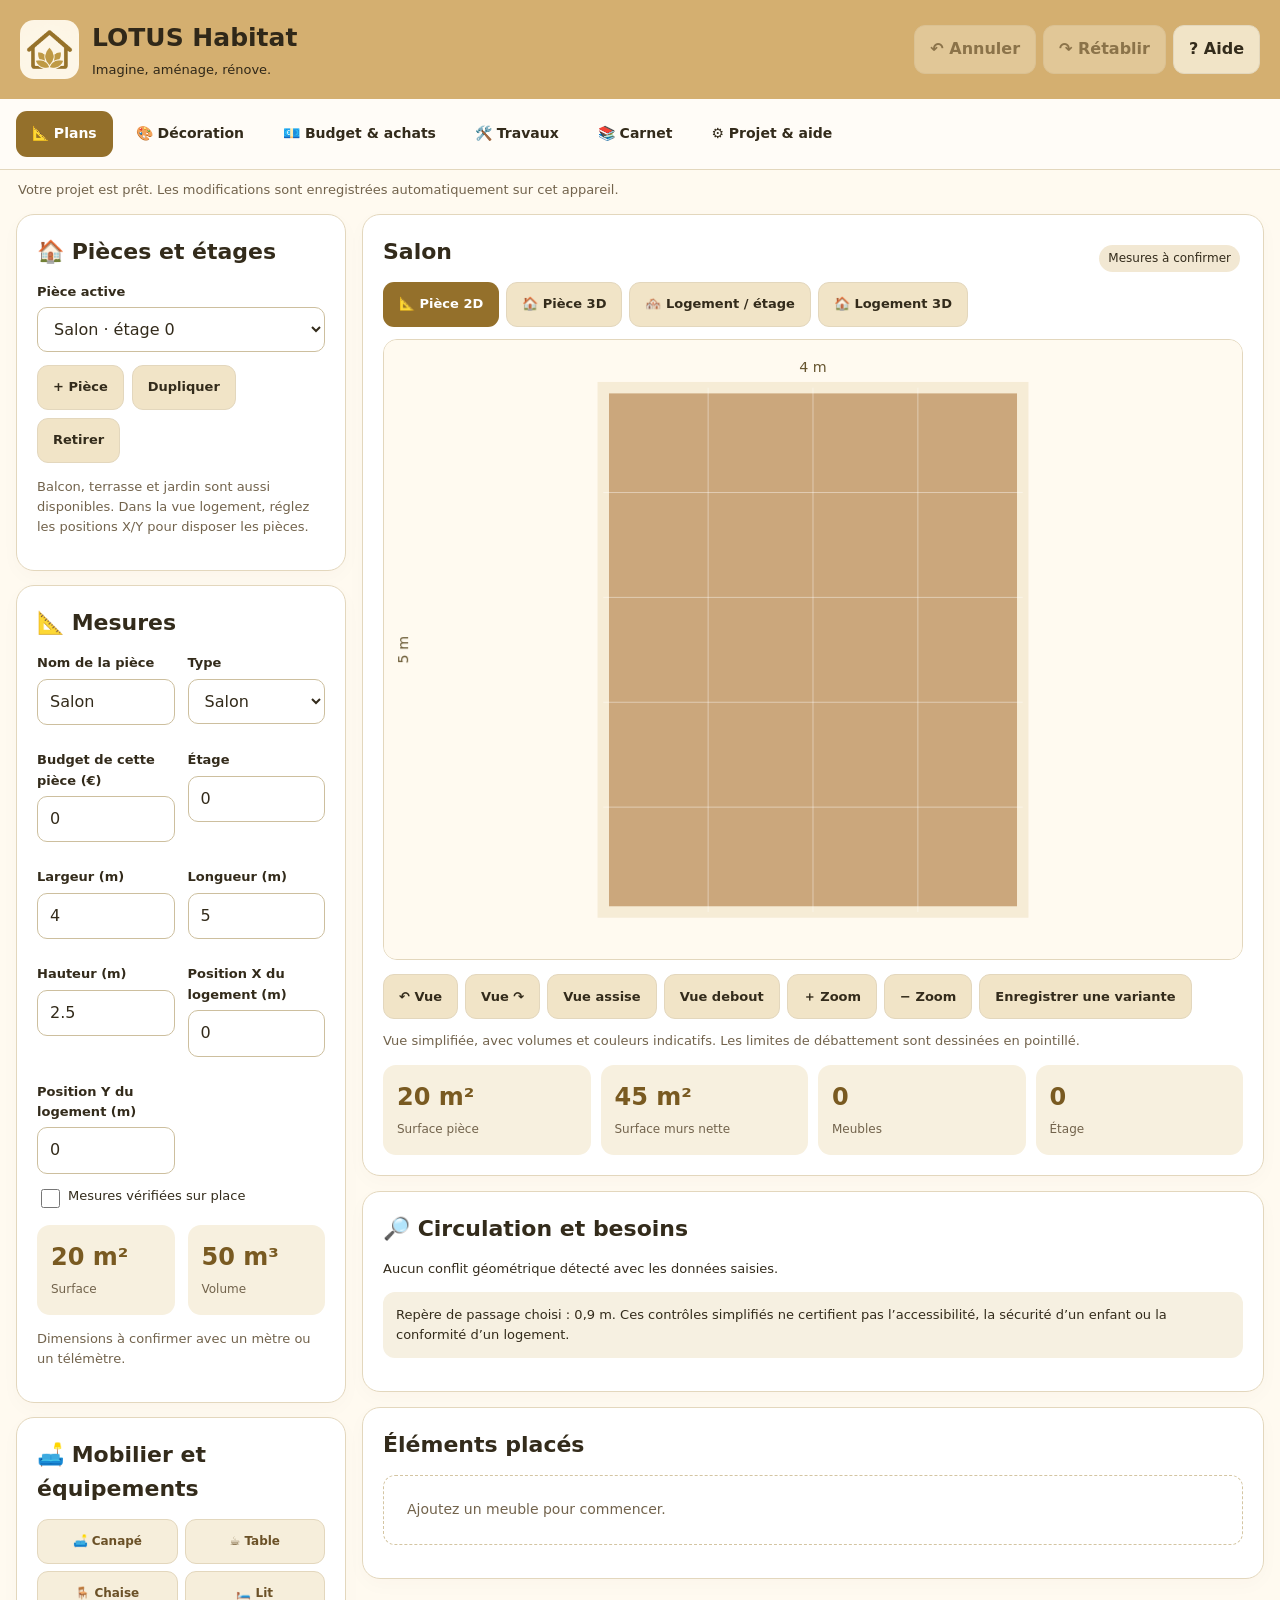
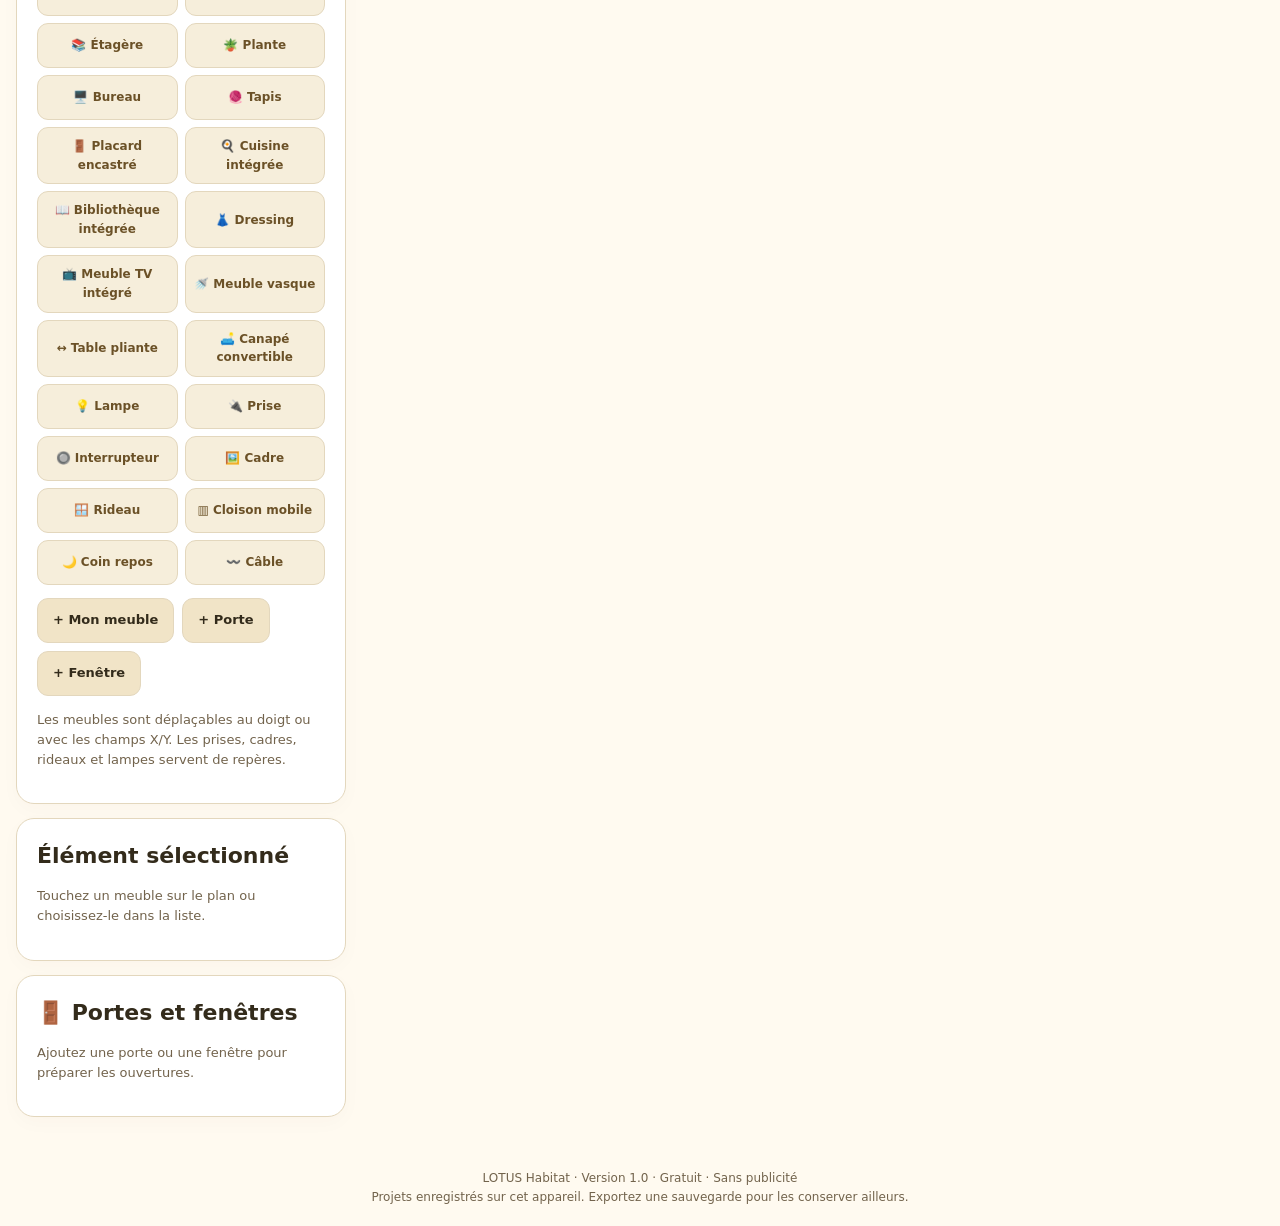
==== index.html @ e9805923 "Add files via upload" ====
<!doctype html><html lang="fr"><head><meta charset="utf-8"><meta name="viewport" content="width=device-width,initial-scale=1,viewport-fit=cover"><meta name="theme-color" content="#d4af70"><meta name="description" content="LOTUS Habitat : plans, décoration, budget, travaux et carnet du logement. Gratuit, sans compte ni publicité."><meta name="apple-mobile-web-app-capable" content="yes"><meta name="apple-mobile-web-app-title" content="LOTUS Habitat"><link rel="icon" href="lotus-habitat-192.png"><link rel="apple-touch-icon" href="lotus-habitat-512.png"><link rel="manifest" href="manifest.json"><link rel="stylesheet" href="habitat.css"><title>LOTUS Habitat · Imagine, aménage, rénove</title></head><body><a class="skip" href="#content">Aller au contenu</a><header><div class="brand"><img src="lotus-habitat-192.png" alt=""><div><h1>LOTUS Habitat</h1><p>Imagine, aménage, rénove.</p></div></div><div class="header-actions"><button data-action="undo" id="undo" class="secondary" disabled>↶ Annuler</button><button data-action="redo" id="redo" class="secondary" disabled>↷ Rétablir</button><button data-action="help" class="secondary">? Aide</button></div></header><nav id="nav" aria-label="Espaces de l’application"></nav><div id="status" role="status" aria-live="polite">Ouverture du projet…</div><main id="content" tabindex="-1"></main><footer>LOTUS Habitat · Version 1.0 · Gratuit · Sans publicité<br>Projets enregistrés sur cet appareil. Exportez une sauvegarde pour les conserver ailleurs.</footer><dialog id="editor"><form id="recordForm"><div class="between"><h2 id="dialogTitle">Nouvelle fiche</h2><button type="button" data-action="close-dialog" class="secondary" aria-label="Fermer">✕</button></div><div id="dialogFields"></div><p class="muted small" id="dialogHint"></p><p id="dialogError" role="status"></p><button class="primary" type="submit">Enregistrer la fiche</button></form></dialog><dialog id="helpDialog"><div class="between"><h2>Bienvenue dans LOTUS Habitat</h2><button data-action="close-help" class="secondary" aria-label="Fermer l’aide">✕</button></div><div id="helpBody"></div></dialog><input id="importProject" type="file" accept="application/json,.json" hidden><input id="assetInput" type="file" accept="image/jpeg,image/png,image/webp,image/gif,application/pdf" multiple hidden><script src="habitat-core.js"></script><script src="habitat-app.js"></script></body></html>
---- habitat.css ----
:root{--gold:#94702b;--light:#f1e4c7;--cream:#fffaf0;--ink:#332b1b;--muted:#72634c;--line:#e3d7bd;--white:#fff;--scale:1;font:calc(16px * var(--scale))/1.55 system-ui,-apple-system,Segoe UI,Roboto,sans-serif;color:var(--ink);background:var(--cream)}*{box-sizing:border-box}body{margin:0}header{display:flex;justify-content:space-between;align-items:center;gap:18px;padding:19px max(20px,calc((100vw - 1400px)/2));background:#d4af70;color:#302819}.brand{display:flex;gap:13px;align-items:center}.brand img{width:59px;height:59px;border-radius:14px}.brand h1{font-size:25px;margin:0}.brand p{font-size:13px;margin:2px 0 0}.header-actions{display:flex;gap:7px;flex-wrap:wrap}button,input,select,textarea{font:inherit}button,.button{border:1px solid transparent;border-radius:11px;padding:11px 15px;min-height:45px;background:var(--gold);color:white;font-weight:750;cursor:pointer}button.secondary,.button.secondary{background:var(--light);color:var(--ink);border-color:var(--line)}button.danger{background:#795037}button:disabled{opacity:.45;cursor:default}button:focus-visible,a:focus-visible,input:focus-visible,select:focus-visible,textarea:focus-visible,summary:focus-visible{outline:3px solid #795a21;outline-offset:3px}nav{display:flex;gap:7px;padding:12px max(16px,calc((100vw - 1400px)/2));overflow:auto;background:#fffcf7;border-bottom:1px solid var(--line);position:sticky;top:0;z-index:3}nav button{white-space:nowrap;background:transparent;color:var(--ink);font-size:14px}nav button[aria-current=page]{background:var(--gold);color:white}#status{max-width:1400px;margin:10px auto;padding:0 18px;font-size:13px;color:var(--muted);min-height:20px}main{max-width:1400px;margin:0 auto;padding:4px 16px 32px}h2{font-size:22px;margin:0 0 13px}h3{font-size:17px;margin:14px 0 10px}p{margin:0 0 13px}.muted{color:var(--muted)}.small{font-size:13px}.card{padding:20px;background:var(--white);border:1px solid var(--line);border-radius:18px;box-shadow:0 6px 20px #4f3c1906;margin-bottom:15px}.layout{display:grid;grid-template-columns:330px minmax(0,1fr);gap:16px}.stack{display:grid;gap:14px;align-content:start}.stack .card{margin:0}.mainplan{position:sticky;top:83px;align-self:start}.grid2,.fields{display:grid;grid-template-columns:1fr 1fr;gap:13px}.grid3{display:grid;grid-template-columns:repeat(3,minmax(0,1fr));gap:13px}.grid4{display:grid;grid-template-columns:repeat(4,minmax(0,1fr));gap:10px}.between,.row{display:flex;gap:10px;align-items:center}.between{justify-content:space-between}.row{flex-wrap:wrap}.actions{display:flex;gap:8px;flex-wrap:wrap;margin-top:13px}.actions button{font-size:13px}.full{width:100%}label{font-size:13px;font-weight:750;display:block;margin-bottom:5px}input:not([type=checkbox]):not([type=color]):not([type=file]),select,textarea{padding:10px 12px;border:1px solid #cdbf9e;border-radius:10px;width:100%;background:var(--white);color:var(--ink);min-height:45px}input[type=color]{width:100%;height:45px;border:1px solid var(--line);background:var(--white);border-radius:10px}input[type=file]{width:100%;font-size:13px}textarea{min-height:100px;resize:vertical}input[type=checkbox]{width:19px;height:19px;vertical-align:middle;margin-right:8px}.field{margin-bottom:12px}.stat{background:#f7f0df;border-radius:13px;padding:14px}.stat strong{display:block;font-size:24px;color:#795a21}.stat span{font-size:12px;color:var(--muted)}.canvas{border:1px solid var(--line);border-radius:14px;background:#fffaf0;overflow:hidden}.canvas svg{width:100%;display:block;touch-action:none;user-select:none}.toolbar{display:flex;gap:7px;flex-wrap:wrap;margin-bottom:12px}.toolbar button{font-size:13px}.toolbar button.active{background:#6f531f;color:white}.catalog{display:grid;grid-template-columns:1fr 1fr;gap:7px}.catalog button{font-size:12px;padding:9px 5px;background:#f6eedb;color:#6b5127;border-color:var(--line)}.list{display:grid;gap:10px}.record{padding:15px;border:1px solid var(--line);border-radius:13px;background:var(--white);overflow-wrap:anywhere}.record h3{margin:0 0 8px}.record p{font-size:13px;margin:4px 0}.badge{display:inline-block;font-size:12px;border-radius:20px;background:#f2e8d3;padding:4px 9px;margin:3px}.warning{background:#fff3d7;border:1px solid #d9b977;padding:12px;border-radius:10px;font-size:13px}.warning ul{margin:6px 0;padding-left:20px}.empty{padding:23px;border:1px dashed #d4c5a2;border-radius:12px;color:var(--muted);font-size:14px}.tabs{display:flex;gap:8px;overflow:auto;flex-wrap:wrap;margin-bottom:16px}.tabs button{background:#f3e9d3;color:#614b28;font-size:13px}.tabs button.active{background:var(--gold);color:#fff}.thumb{width:100px;height:80px;object-fit:cover;border-radius:8px;border:1px solid var(--line);margin:5px}.attachments{display:flex;gap:8px;flex-wrap:wrap}.attachment{font-size:12px}details summary{cursor:pointer;font-weight:750;padding:10px 0;min-height:44px}.tablewrap{overflow:auto}table{border-collapse:collapse;width:100%;font-size:13px}th,td{text-align:left;padding:11px;border-bottom:1px solid var(--line);vertical-align:top}th{background:#f6efdf}tr:nth-child(even){background:#fffdf7}.note{padding:13px;background:#f6f0e1;border-radius:12px;font-size:13px;margin:13px 0}.swatch{display:inline-block;width:22px;height:22px;border-radius:6px;border:1px solid #a99a77;vertical-align:middle;margin-right:5px}dialog{max-width:720px;width:calc(100vw - 30px);max-height:90vh;overflow:auto;border:1px solid var(--line);border-radius:20px;padding:22px;color:var(--ink);background:var(--white)}dialog::backdrop{background:#21190466}.skip{position:absolute;left:-9999px}.skip:focus{left:10px;top:10px;z-index:10;background:white;padding:10px}footer{text-align:center;font-size:12px;color:var(--muted);padding:20px}body.high{--ink:#17130a;--muted:#302819;--line:#6d5b36;--gold:#594015;--cream:#fff;--light:#f0e2b9}body.left .layout{grid-template-columns:minmax(0,1fr) 330px}body.left .stack{order:2}body.left .mainplan{order:1}.print-only{display:none}.checklabel{display:flex;align-items:flex-start;font-weight:500}.guide-step{border-left:3px solid #c5a25a;padding:8px 15px;margin:12px 0}.guide-step strong{display:block}.activity{font-size:13px;line-height:1.9}.statusline{font-size:12px;color:var(--muted)}.selected{outline:2px solid #94702b}.space{margin-top:14px}@media(max-width:1000px){.layout,body.left .layout{grid-template-columns:1fr}.mainplan{position:static;order:-1!important}.stack{order:0!important}.grid4{grid-template-columns:1fr 1fr}header{padding:16px}.brand h1{font-size:22px}.header-actions button{font-size:12px;padding:9px}.grid3{grid-template-columns:1fr 1fr}}@media(max-width:560px){.fields,.grid2,.grid3{grid-template-columns:1fr}.card{padding:16px}header{align-items:flex-start;flex-direction:column;gap:10px}.brand img{width:47px;height:47px}.header-actions{width:100%}.header-actions button{flex:1}h2{font-size:21px}.stat strong{font-size:21px}.toolbar button{flex:1;min-width:80px}.between{align-items:flex-start;flex-wrap:wrap}nav{position:static}.mainplan{top:0}.canvas svg{min-height:240px}.grid4{gap:7px}.stat{padding:10px}}@media(prefers-reduced-motion:reduce){*{scroll-behavior:auto!important}}@media print{body{background:white!important;font-size:11px!important}header,nav,#status,main,footer,dialog{display:none!important}.print-only{display:block!important;color:black;background:white}.print-only h1{font-size:24px}.print-only h2{font-size:17px;margin-top:22px}.print-only svg{max-width:100%;max-height:420px}.print-only table{font-size:10px}.print-only .break{break-before:page}.print-only .card{box-shadow:none;break-inside:avoid}.print-only a{color:black;text-decoration:none}}
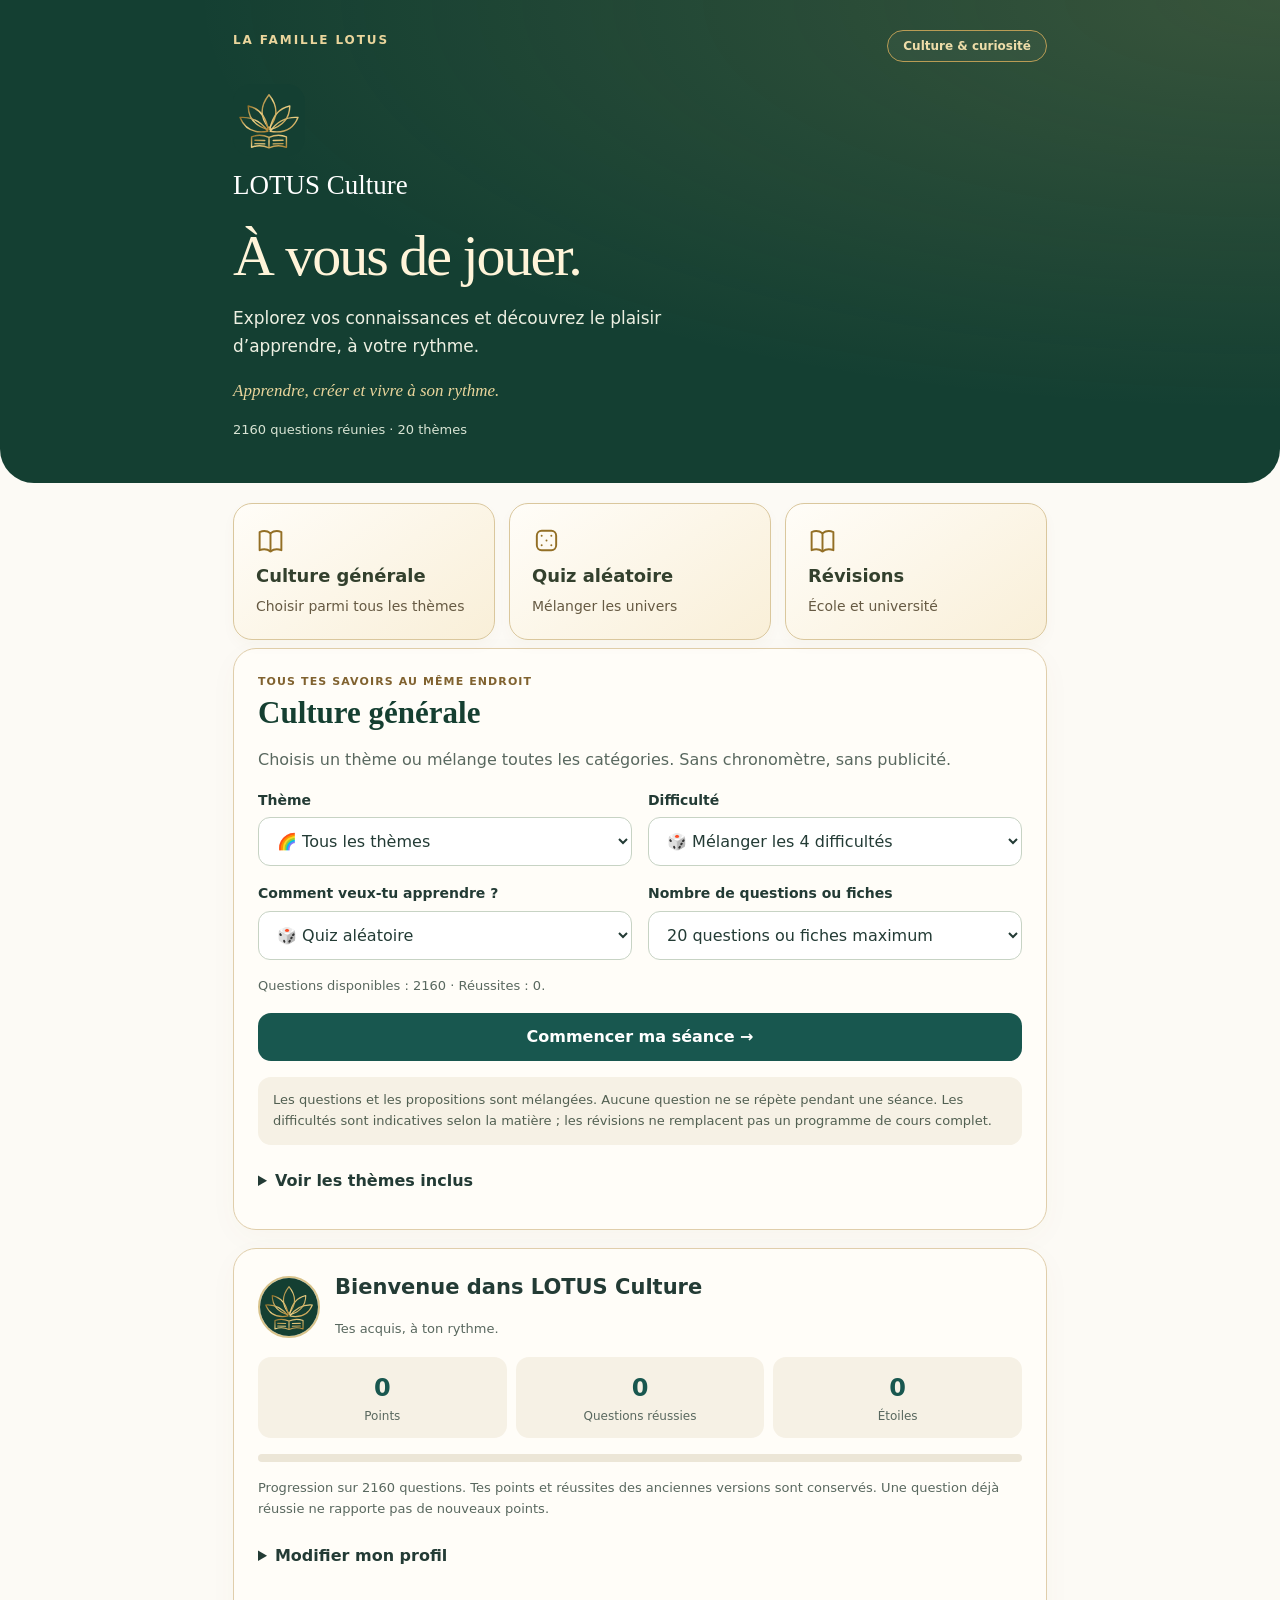
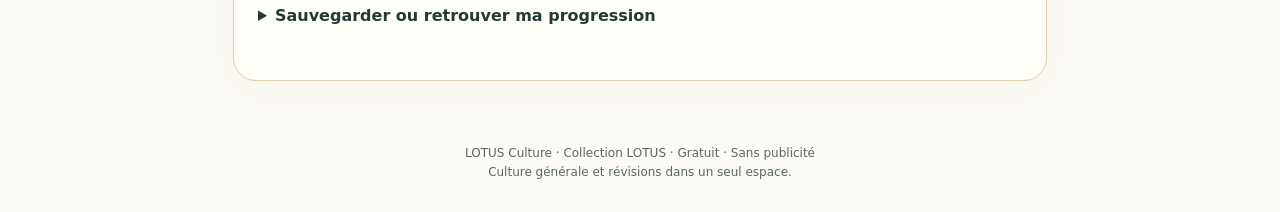
==== commit a3f23e7f: "Add files via upload" ====
--- a/index.html
+++ b/index.html
@@ -1 +1,125 @@
-<!doctype html><html lang="fr"><head><meta charset="utf-8"><meta name="viewport" content="width=device-width,initial-scale=1,viewport-fit=cover"><meta name="theme-color" content="#d4af70"><meta name="description" content="LOTUS Habitat : plans, décoration, budget, travaux et carnet du logement. Gratuit, sans compte ni publicité."><meta name="apple-mobile-web-app-capable" content="yes"><meta name="apple-mobile-web-app-title" content="LOTUS Habitat"><link rel="icon" href="lotus-habitat-192.png"><link rel="apple-touch-icon" href="lotus-habitat-512.png"><link rel="manifest" href="manifest.json"><link rel="stylesheet" href="habitat.css"><title>LOTUS Habitat · Imagine, aménage, rénove</title></head><body><a class="skip" href="#content">Aller au contenu</a><header><div class="brand"><img src="lotus-habitat-192.png" alt=""><div><h1>LOTUS Habitat</h1><p>Imagine, aménage, rénove.</p></div></div><div class="header-actions"><button data-action="undo" id="undo" class="secondary" disabled>↶ Annuler</button><button data-action="redo" id="redo" class="secondary" disabled>↷ Rétablir</button><button data-action="help" class="secondary">? Aide</button></div></header><nav id="nav" aria-label="Espaces de l’application"></nav><div id="status" role="status" aria-live="polite">Ouverture du projet…</div><main id="content" tabindex="-1"></main><footer>LOTUS Habitat · Version 1.0 · Gratuit · Sans publicité<br>Projets enregistrés sur cet appareil. Exportez une sauvegarde pour les conserver ailleurs.</footer><dialog id="editor"><form id="recordForm"><div class="between"><h2 id="dialogTitle">Nouvelle fiche</h2><button type="button" data-action="close-dialog" class="secondary" aria-label="Fermer">✕</button></div><div id="dialogFields"></div><p class="muted small" id="dialogHint"></p><p id="dialogError" role="status"></p><button class="primary" type="submit">Enregistrer la fiche</button></form></dialog><dialog id="helpDialog"><div class="between"><h2>Bienvenue dans LOTUS Habitat</h2><button data-action="close-help" class="secondary" aria-label="Fermer l’aide">✕</button></div><div id="helpBody"></div></dialog><input id="importProject" type="file" accept="application/json,.json" hidden><input id="assetInput" type="file" accept="image/jpeg,image/png,image/webp,image/gif,application/pdf" multiple hidden><script src="habitat-core.js"></script><script src="habitat-app.js"></script></body></html>
+<!doctype html>
+<html lang="fr"><head><meta charset="utf-8"><meta name="viewport" content="width=device-width,initial-scale=1,viewport-fit=cover"><meta name="theme-color" content="#18574f"><meta name="description" content="LOTUS Culture : culture générale, quiz aléatoires et révisions scolaires et universitaires, sans chronomètre ni publicité."><meta name="apple-mobile-web-app-capable" content="yes"><meta name="apple-mobile-web-app-title" content="LOTUS Culture"><link rel="manifest" href="manifest.webmanifest"><link rel="icon" href="lotus-icon.svg" type="image/svg+xml"><link rel="apple-touch-icon" href="icon-192.png"><title>LOTUS Culture · Culture générale</title><style>
+:root{--green:#18574f;--ink:#233b35;--muted:#59685f;--cream:#fcf8ef;--gold:#e7c87f;--line:#e4dece}*{box-sizing:border-box}body{margin:0;background:linear-gradient(180deg,#f0e4cb,#fcfaf5 440px);color:var(--ink);font:16px/1.6 system-ui,-apple-system,Segoe UI,Roboto,sans-serif}header{background:radial-gradient(circle at 90% 10%,#e7c87f20,transparent 50%),linear-gradient(125deg,#123f39,#25675b);color:#fff;padding:27px 20px 35px;border-radius:0 0 30px 30px}.wrap{max-width:850px;margin:auto;padding:0 18px}.brand{display:flex;align-items:center;gap:15px}.brand img{width:60px;height:60px;border-radius:16px}.brand strong{font-size:28px;letter-spacing:.06em}.brand p{margin:0;color:#f3d691;font-size:14px}header .intro{margin:17px 0 0;max-width:650px;color:#e0e8da}main{padding:20px 0 35px}h1{font-size:31px;line-height:1.2;margin:8px 0 14px}h2{font-size:21px;line-height:1.4;margin:0 0 13px}p{margin:0 0 16px}.card{background:#fff;border:1px solid var(--line);border-radius:23px;padding:24px;margin:0 0 18px;box-shadow:0 10px 30px #4b442508}.eyebrow{color:#80622f;text-transform:uppercase;letter-spacing:.1em;font-size:11px;font-weight:850;margin:0}.muted{color:var(--muted)}.small{font-size:13px}.pill{display:inline-block;background:#edf2e9;color:var(--green);border-radius:20px;padding:7px 13px;font-size:13px;font-weight:750}.fields{display:grid;grid-template-columns:1fr 1fr;gap:16px}label{display:block;font-weight:750;font-size:14px;margin:0 0 6px}select,input{font:inherit;width:100%;padding:13px 14px;min-height:49px;background:#fff;border:1px solid #c7d3c4;border-radius:12px;color:var(--ink)}select{cursor:pointer}.actions{display:flex;flex-wrap:wrap;gap:10px;margin-top:17px}button{border:0;border-radius:13px;min-height:48px;padding:13px 19px;font:750 15px/1.4 system-ui;background:var(--green);color:#fff;cursor:pointer}button.secondary{background:#edf2e9;color:var(--green)}button:disabled{opacity:.55;cursor:not-allowed}:focus-visible{outline:3px solid #a07627;outline-offset:4px}.primary{width:100%;font-size:16px}.notice{padding:13px 15px;background:#f6f1e5;border-radius:13px;font-size:13px;color:#526052;margin:16px 0 0}.stats{display:grid;grid-template-columns:repeat(3,1fr);gap:9px;margin:16px 0}.stat{text-align:center;background:#f6f1e5;border-radius:13px;padding:12px 5px;font-size:12px;color:var(--muted)}.stat strong{display:block;color:var(--green);font-size:24px}.progress-track{height:8px;background:#ece6d7;border-radius:8px;overflow:hidden}.progress-track span{display:block;height:100%;width:0;background:linear-gradient(90deg,#28776a,#b08d4f)}details summary{cursor:pointer;font-weight:800;min-height:44px;padding:7px 0}details[open] summary{margin-bottom:12px}.profile-row{display:flex;gap:15px;align-items:center;margin-bottom:15px}.avatar{width:62px;height:62px;object-fit:cover;border-radius:50%;border:2px solid #d8c38b}.hidden,[hidden]{display:none!important}.between{display:flex;justify-content:space-between;align-items:center;gap:12px}.question{font-size:23px;font-weight:800;line-height:1.5;padding:22px 18px;background:#f6f1e5;border-radius:16px;white-space:pre-line;margin:16px 0}.answers{display:grid;grid-template-columns:1fr 1fr;gap:10px}.answers button{background:#edf2e9;color:var(--green);border:2px solid transparent;overflow-wrap:anywhere}.answers button.correct{background:#dff4e8;color:#126c46;border-color:#16865b}.answers button.wrong{background:#ffebeb;color:#a52c36;border-color:#bd4653}.feedback{font-weight:650;margin-top:16px}.note{padding:16px;background:#edf2e9;border-radius:14px;line-height:1.8}.note:empty{display:none}.space-top{margin-top:16px}#session{scroll-margin-top:15px}.all-themes{font-size:13px;color:#536657;line-height:1.9}footer{text-align:center;font-size:12px;color:var(--muted);padding:10px 15px 30px}.skip{position:absolute;left:-9999px}.skip:focus{left:10px;top:10px;background:#fff;padding:10px;z-index:9}#bankCount{margin:12px 0 0;color:#d8e4d4;font-size:13px}@media(max-width:550px){.wrap{padding:0 13px}.card{padding:19px 16px}.brand strong{font-size:23px}.brand img{width:50px;height:50px}.fields,.answers{grid-template-columns:1fr}.question{font-size:21px}.between{align-items:flex-start;flex-wrap:wrap}h1{font-size:28px}.actions button{flex:1}}@media(prefers-reduced-motion:reduce){*{scroll-behavior:auto!important}}
+</style><link rel="stylesheet" href="lotus-family.css"></head><body><a class="skip" href="#culture">Aller au jeu</a><header class="culture-banner"><div class="wrap"><div class="lotus-topline"><span class="lotus-family">La famille LOTUS</span><span class="lotus-pill">Culture & curiosité</span></div><img class="lotus-app-mark" src="lotus-brand.svg" alt=""><div class="brand"><strong>LOTUS Culture</strong></div><h1 class="lotus-display">À vous de jouer.</h1><p class="lotus-copy">Explorez vos connaissances et découvrez le plaisir d’apprendre, à votre rythme.</p><p class="lotus-signature">Apprendre, créer et vivre à son rythme.</p><p id="bankCount">Tous les thèmes réunis</p></div></header><div class="wrap"><main><section class="lotus-grid" aria-label="Choisir une activité"><button class="lotus-link" type="button" data-culture-start="themes"><svg viewBox="0 0 24 24" aria-hidden="true" fill="none" stroke="currentColor" stroke-width="1.6" stroke-linecap="round" stroke-linejoin="round"><path d="M3 5q5-2 9 1q4-3 9-1v15q-5-2-9 1q-4-3-9-1Z"/><path d="M12 6v15"/></svg><span>Culture générale</span><small>Choisir parmi tous les thèmes</small></button><button class="lotus-link" type="button" data-culture-start="random"><svg viewBox="0 0 24 24" aria-hidden="true" fill="none" stroke="currentColor" stroke-width="1.6" stroke-linecap="round" stroke-linejoin="round"><rect x="4" y="4" width="16" height="16" rx="4"/><path d="M8 8h.01M16 8h.01M12 12h.01M8 16h.01M16 16h.01"/></svg><span>Quiz aléatoire</span><small>Mélanger les univers</small></button><button class="lotus-link" type="button" data-culture-start="revision"><svg viewBox="0 0 24 24" aria-hidden="true" fill="none" stroke="currentColor" stroke-width="1.6" stroke-linecap="round" stroke-linejoin="round"><path d="M3 5q5-2 9 1q4-3 9-1v15q-5-2-9 1q-4-3-9-1Z"/><path d="M12 6v15"/></svg><span>Révisions</span><small>École et université</small></button></section>
+<section id="culture" class="card" aria-labelledby="cultureTitle"><p class="eyebrow">Tous tes savoirs au même endroit</p><h2 id="cultureTitle">Culture générale</h2><p class="muted">Choisis un thème ou mélange toutes les catégories. Sans chronomètre, sans publicité.</p><div class="fields"><div><label for="theme">Thème</label><select id="theme"><option value="all">🌈 Tous les thèmes</option><option value="school">📚 Révisions scolaires — toutes matières</option><option value="university">🎓 Révisions universitaires — toutes matières</option></select></div><div><label for="difficulty">Difficulté</label><select id="difficulty"><option value="all">🎲 Mélanger les 4 difficultés</option><option value="facile">🌱 Facile · 10 points</option><option value="intermediaire">⚡ Intermédiaire · 15 points</option><option value="difficile">🔥 Difficile · 20 points</option><option value="expert">👑 Expert · 30 points</option></select></div><div><label for="mode">Comment veux-tu apprendre ?</label><select id="mode"><option value="quiz">🎲 Quiz aléatoire</option><option value="cards">📖 Fiches de révision</option></select></div><div><label for="count">Nombre de questions ou fiches</label><select id="count"><option value="10">10 questions ou fiches maximum</option><option value="20" selected>20 questions ou fiches maximum</option><option value="40">40 questions ou fiches maximum</option></select></div></div><p id="available" class="muted small space-top" aria-live="polite"></p><button id="start" class="primary" type="button">Commencer ma séance →</button><p id="sessionMessage" class="small space-top" role="status"></p><p class="notice">Les questions et les propositions sont mélangées. Aucune question ne se répète pendant une séance. Les difficultés sont indicatives selon la matière ; les révisions ne remplacent pas un programme de cours complet.</p><details class="space-top"><summary>Voir les thèmes inclus</summary><p class="all-themes">Connaissances générales · Musiques du monde · Cinéma · Mémoire · Logique · Acteurs et actrices · Gastronomie du monde · Animaux · Mathématiques · Français · Histoire · Géographie · Sciences · Anglais · Analyse mathématique · Statistiques · Informatique · Biologie cellulaire · Économie · Méthodologie.</p><p class="muted small">Les matières scolaires et universitaires sont accessibles depuis le même sélecteur.</p></details></section>
+<section id="session" class="card hidden" aria-labelledby="sessionTitle"><div class="between"><h2 id="sessionTitle">Ta séance Culture générale</h2><button id="closeSession" class="secondary" type="button">Fermer la séance</button></div><div id="playing"><span id="badge" class="pill"></span><p id="position" class="muted small space-top"></p><p id="sessionHint" class="muted small"></p><div id="question" class="question" tabindex="-1"></div><div id="answers" class="answers"></div><button id="reveal" type="button" class="secondary" hidden>Lire la fiche</button><p id="note" class="note space-top"></p><p id="feedback" class="feedback" role="status" aria-live="polite"></p><button id="next" type="button" class="space-top" disabled>Suivant →</button></div><div id="summary" hidden><h2>🌸 Séance terminée</h2><p id="summaryText"></p><button id="again" type="button">Nouvelle séance aléatoire</button></div></section>
+<section class="card" aria-labelledby="playerName"><div class="profile-row"><img id="photoPreview" class="avatar" alt="Photo de profil" src="lotus-icon.svg"><div><h2 id="playerName">Bienvenue dans LOTUS Culture</h2><span class="muted small">Tes acquis, à ton rythme.</span></div></div><div class="stats"><div class="stat"><strong id="score">0</strong>Points</div><div class="stat"><strong id="solved">0</strong>Questions réussies</div><div class="stat"><strong id="stars">0</strong>Étoiles</div></div><div class="progress-track" aria-hidden="true"><span id="progress"></span></div><p class="muted small space-top">Progression sur <span id="total"></span> questions. Tes points et réussites des anciennes versions sont conservés. Une question déjà réussie ne rapporte pas de nouveaux points.</p><details><summary>Modifier mon profil</summary><label for="pseudo">Ton pseudo</label><input id="pseudo" maxlength="18" placeholder="Ton pseudo"><label for="photo" class="space-top">Photo de profil (facultatif)</label><input id="photo" type="file" accept="image/*"><button id="saveProfile" type="button" class="space-top">Enregistrer mon profil</button><p id="profileMessage" class="small space-top" role="status"></p></details><details class="space-top"><summary>Sauvegarder ou retrouver ma progression</summary><p class="muted small">Le profil et les résultats restent dans ce navigateur. Exporte une sauvegarde avant de changer d’appareil ou de navigateur. Le fichier peut contenir ton pseudo et ta photo : garde-le privé.</p><div class="actions"><button id="exportSave" type="button">Exporter ma sauvegarde</button><button id="importSave" type="button" class="secondary">Importer une sauvegarde</button></div><input id="importFile" type="file" accept="application/json,.json" class="hidden"></details><p id="saveMessage" class="small space-top" role="status"></p></section>
+</main></div><footer>LOTUS Culture · Collection LOTUS · Gratuit · Sans publicité<br>Culture générale et révisions dans un seul espace.</footer>
+<script>const raw = [
+["Chiffres", "Suite numérique", "2, 4, 6, 8, ?", ["9","10","12","14"],1,"On ajoute 2 à chaque fois."],
+["Culture générale", "Géographie", "Quelle est la capitale de la France ?", ["Lyon", "Paris", "Marseille", "Lille"], 1, "Paris est la capitale de la France."],
+["Mémoire", "Attention", "Observe : 🐱 🌙 🚲. Quel symbole est en dernier ?", ["🌙", "🐱", "🚲", "⭐"], 2, "Le vélo est le troisième symbole."],
+["Culture générale", "Nature", "Quel animal fabrique du miel ?", ["Fourmi", "Abeille", "Papillon", "Mouche"], 1, "Les abeilles produisent le miel."],
+["Logique", "Déduction", "Tous les carrés ont quatre côtés. Cette figure a trois côtés. Est-ce un carré ?", ["Oui", "Non", "Toujours", "Impossible à savoir"], 1, "Un carré a nécessairement quatre côtés."],
+["Chiffres","Calcul","Combien font 7 + 8 ?",["13","14","15","16"],2,"7 + 8 = 15."],
+["Chiffres","Calcul","Combien font 6 × 4 ?",["20","22","24","26"],2,"6 fois 4 font 24."],
+["Culture générale", "Sciences", "Sur quelle planète vivons-nous ?", ["Mars", "Vénus", "Terre", "Jupiter"], 2, "Nous vivons sur la Terre."],
+["Chiffres","Suite numérique","20, 18, 16, 14, ?",["10","11","12","13"],2,"On retire 2 à chaque fois."],
+["Mémoire", "Observation", "Lis : soleil, rivière, livre. Quel mot est au milieu ?", ["Livre", "Soleil", "Rivière", "Nuage"], 2, "Rivière est le deuxième mot."],
+["Chiffres","Suite numérique","2, 5, 8, 11, ?",["12","13","14","15"],2,"On ajoute 3."],
+["Culture générale", "Géographie", "Quel est le plus grand océan de la planète ?", ["Atlantique", "Indien", "Arctique", "Pacifique"], 3, "Le Pacifique est le plus grand océan."],
+["Chiffres","Suite numérique","100, 90, 80, ?",["60","65","70","75"],2,"On retire 10."],
+["Logique", "Suite", "Quel nombre complète : 1, 4, 9, 16, ?", ["20", "24", "25", "30"], 2, "Ce sont les carrés de 1, 2, 3, 4 et 5."],
+["Chiffres","Suite numérique","3, 6, 12, 24, ?",["36","42","48","54"],2,"Chaque terme est le double du précédent."],
+["Culture générale", "Arts", "Quel instrument possède des touches blanches et noires ?", ["Flûte", "Piano", "Tambour", "Violon"], 1, "Le piano possède des touches blanches et noires."],
+["Chiffres","Suite numérique","30, 25, 20, 15, ?",["5","10","12","13"],1,"On retire 5."],
+["Mémoire", "Attention", "Dans la suite 6, 2, 9, 2, 4, quel nombre apparaît deux fois ?", ["6", "9", "2", "4"], 2, "Le nombre 2 apparaît deux fois."],
+["Chiffres","Suite numérique","2, 3, 5, 8, 12, ?",["15","16","17","18"],2,"On ajoute 1, puis 2, puis 3, puis 4, puis 5."],
+["Culture générale", "Sciences", "Quel organe permet principalement de pomper le sang ?", ["Poumon", "Cœur", "Estomac", "Foie"], 1, "Le cœur pompe le sang dans le corps."],
+
+["Culture générale", "Géographie", "Dans quel continent se trouve le Kenya ?", ["Europe", "Afrique", "Asie", "Océanie"], 1, "Le Kenya est situé en Afrique."],
+["Formes","Observation","Combien de côtés a un hexagone ?",["5","6","7","8"],1,"Hexa signifie six."],
+["Mémoire", "Attention", "Observe : 🟩 🟨 🟦 🟩. Quelle couleur apparaît deux fois ?", ["Jaune", "Bleu", "Vert", "Rouge"], 2, "Le vert apparaît en première et quatrième positions."],
+["Formes","Observation","Quelle forme n'a aucun angle ?",["Carré","Triangle","Cercle","Losange"],2,"Le cercle n'a pas d'angle."],
+["Culture générale", "Histoire", "Dans quel pays se trouvent les pyramides de Gizeh ?", ["Grèce", "Égypte", "Mexique", "Italie"], 1, "Les pyramides de Gizeh se trouvent en Égypte."],
+["Formes","Observation","Combien de coins possède un rectangle ?",["2","3","4","5"],2,"Un rectangle a quatre coins."],
+["Logique", "Déduction", "Si tous les vélos ont deux roues dans cet exercice et que cet objet a trois roues, est-ce un vélo ?", ["Oui", "Non", "Forcément", "Toujours"], 1, "Avec la règle donnée, un objet à trois roues ne correspond pas."],
+["Formes","Observation","Quel objet est rond ?",["📦","⚽","📐","📚"],1,"Un ballon est rond."],
+["Culture générale", "Nature", "Quel mammifère peut voler activement ?", ["Écureuil", "Chauve-souris", "Pingouin", "Autruche"], 1, "La chauve-souris est un mammifère capable de vol actif."],
+["Formes","Observation","Un carré tourne d'un quart de tour. Quelle forme obtient-on ?",["Un cercle","Toujours un carré","Un triangle","Un rectangle"],1,"Un carré garde la même forme quand on le tourne."],
+["Mémoire", "Observation", "Lis : orange, violet, blanc, noir. Quelle couleur vient juste avant noir ?", ["Orange", "Violet", "Blanc", "Rouge"], 2, "Blanc précède noir dans la liste."],
+["Formes","Logique visuelle","⭐ 🌙 ⭐ 🌙 ⭐ ?",["☀️","🌙","⭐","☁️"],1,"Les étoiles et les lunes alternent."],
+["Culture générale", "Géographie", "Quelle ville est la capitale de la Belgique ?", ["Bruges", "Anvers", "Bruxelles", "Gand"], 2, "Bruxelles est la capitale de la Belgique."],
+["Formes","Observation","Quelle forme a tous ses points à la même distance du centre ?",["Triangle","Cercle","Rectangle","Trapèze"],1,"C'est la définition du cercle."],
+["Culture générale", "Sciences", "Combien de pattes possède normalement une araignée ?", ["6", "8", "10", "12"], 1, "Une araignée possède huit pattes."],
+["Formes","Observation","Combien de faces carrées possède un cube ?",["4","5","6","8"],2,"Un cube possède six faces carrées."],
+["Mémoire", "Attention", "Observe : 🎵 🔑 🍀 📚. Quel symbole est le deuxième ?", ["🍀", "📚", "🎵", "🔑"], 3, "La clé est en deuxième position."],
+["Formes","Observation","Quel solide ressemble à une boîte de conserve ?",["Sphère","Cylindre","Pyramide","Cube"],1,"Une boîte de conserve a une forme cylindrique."],
+["Culture générale", "Histoire", "Quel monument parisien a été construit pour l’Exposition universelle de 1889 ?", ["Arc de Triomphe", "Tour Eiffel", "Louvre", "Panthéon"], 1, "La tour Eiffel fut construite pour l’Exposition universelle de 1889."],
+["Formes","Logique visuelle","🔷 🔶 🔶 🔷 🔶 🔶 ?",["🔷","🔶","🟢","⭐"],0,"Le motif un losange bleu puis deux losanges orange se répète."],
+["Logique", "Déduction", "Un panier contient 3 pommes rouges et 2 vertes. Combien de pommes au total ?", ["3", "4", "5", "6"], 2, "3 + 2 = 5 pommes."],
+["Énigmes","Devinette","Je monte mais ne redescends jamais. Que suis-je ?",["Un ballon","L'âge","Un ascenseur","Un escalier"],1,"Ton âge augmente au fil du temps."],
+["Culture générale", "Sciences", "Quel gaz les plantes absorbent-elles pour la photosynthèse ?", ["Oxygène", "Azote", "Dioxyde de carbone", "Hélium"], 2, "Les plantes utilisent du dioxyde de carbone pour la photosynthèse."],
+["Énigmes","Logique","Combien de mois ont 28 jours ?",["1","2","6","12"],3,"Tous les mois ont au moins 28 jours."],
+["Mémoire", "Observation", "Lis : montagne, fenêtre, nuage, bateau. Quel mot est le troisième ?", ["Fenêtre", "Bateau", "Montagne", "Nuage"], 3, "Nuage est le troisième mot."],
+["Énigmes","Logique","Un père a 3 filles. Chaque fille a un frère. Combien d'enfants au minimum ?",["3","4","6","7"],1,"Les trois filles peuvent avoir le même frère."],
+["Culture générale", "Géographie", "Quel pays a la forme d’une botte sur une carte ?", ["Portugal", "Italie", "Norvège", "Suisse"], 1, "La péninsule italienne évoque une botte."],
+["Énigmes","Logique","Tu dépasses la personne en deuxième position dans une course. Tu es combien ?",["Premier","Deuxième","Troisième","Quatrième"],1,"Tu prends sa place : tu es deuxième."],
+["Culture générale", "Arts", "Qui a peint La Joconde ?", ["Picasso", "Léonard de Vinci", "Monet", "Van Gogh"], 1, "La Joconde est une œuvre de Léonard de Vinci."],
+["Énigmes","Logique","Il y a 5 pommes. Tu en prends 2. Combien en as-tu ?",["2","3","5","7"],0,"Tu as les deux pommes que tu as prises."],
+["Culture générale", "Sciences", "Quelle est la formule chimique de l’eau ?", ["CO₂", "H₂O", "O₂", "NaCl"], 1, "Une molécule d’eau contient deux atomes d’hydrogène et un d’oxygène."],
+["Énigmes","Logique","Un coq pond un œuf sur un toit. De quel côté tombe-t-il ?",["À gauche","À droite","Devant","Aucun"],3,"Un coq ne pond pas d'œufs."],
+["Mémoire", "Attention", "Lis : 14, 7, 21, 9. Quel nombre est juste après 7 ?", ["14", "21", "9", "7"], 1, "21 vient immédiatement après 7."],
+["Énigmes","Logique","Tu as une allumette et entres dans une pièce avec une bougie, une lampe et une cheminée. Qu'allumes-tu d'abord ?",["La bougie","La lampe","La cheminée","L'allumette"],3,"Il faut d'abord allumer l'allumette."],
+["Culture générale", "Histoire", "Quel navigateur a mené l’expédition arrivée aux Amériques en 1492 ?", ["Magellan", "Christophe Colomb", "James Cook", "Marco Polo"], 1, "L’expédition de Christophe Colomb atteignit les Caraïbes en 1492."],
+["Énigmes","Logique","Deux mères et deux filles mangent trois pommes, chacune une. Comment est-ce possible ?",["Impossible","Elles sont trois générations","Une pomme est coupée","Il y a quatre personnes"],1,"Il y a une grand-mère, sa fille et sa petite-fille."],
+["Logique", "Déduction", "Trois personnes se serrent la main une fois chacune. Combien de poignées de main ?", ["2", "3", "4", "6"], 1, "Les paires possibles sont AB, AC et BC : trois."],
+["Énigmes","Logique","Un médecin te donne 3 comprimés à prendre toutes les demi-heures. En combien de temps les prends-tu tous ?",["30 minutes","1 heure","1 h 30","2 heures"],1,"Le premier maintenant, le deuxième dans 30 minutes, le troisième dans 60 minutes."],
+["Culture générale", "Sciences", "Quel est le symbole chimique de l’or ?", ["Ag", "Fe", "Au", "Cu"], 2, "Au vient du latin aurum, qui désigne l’or."],
+["Énigmes","Logique","Un escargot monte un mur de 10 mètres : 3 m le jour et recule de 2 m la nuit. En combien de jours arrive-t-il en haut ?",["7","8","9","10"],1,"Il atteint 9 m au début du 8e jour et termine sa montée ce jour-là."],
+["Culture générale", "Géographie", "Quelle est la capitale du Japon ?", ["Osaka", "Kyoto", "Tokyo", "Séoul"], 2, "Tokyo est la capitale du Japon."],
+
+["Mémoire", "Attention", "Observe : 🦊 🌻 🚀 🎈 🦊. Quel symbole revient ?", ["🌻", "🎈", "🚀", "🦊"], 3, "Le renard apparaît deux fois."],
+["Mémoire","Observation","Quel mot était dans cette liste : chat, lune, vélo ?",["Pomme","Lune","Livre","Soleil"],1,"Le mot lune faisait partie de la liste."],
+["Culture générale", "Littérature", "Qui a écrit Les Misérables ?", ["Victor Hugo", "Molière", "Jules Verne", "Balzac"], 0, "Victor Hugo est l’auteur des Misérables."],
+["Mémoire","Observation","Quel nombre est répété : 4, 7, 2, 7, 9 ?",["4","7","2","9"],1,"Le 7 apparaît deux fois."],
+["Logique", "Suite", "Quelle lettre suit : A, C, F, J, O, ?", ["S", "T", "U", "V"], 2, "On avance de 2, 3, 4, 5 puis 6 lettres : U."],
+["Mémoire","Observation","Quel animal était cité : tigre, dauphin, cheval ?",["Lion","Dauphin","Ours","Loup"],1,"Le dauphin était dans la liste."],
+["Culture générale", "Sciences", "Quelle planète est connue pour ses anneaux très visibles ?", ["Mercure", "Mars", "Saturne", "Vénus"], 2, "Saturne est célèbre pour ses anneaux."],
+["Mémoire","Observation","Quel symbole était le premier : 🌙 🔑 🌻 ?",["🌙","🔑","🌻","⭐"],0,"La lune était en première position."],
+["Culture générale", "Géographie", "Quel fleuve traverse Paris ?", ["Loire", "Rhône", "Seine", "Garonne"], 2, "La Seine traverse Paris."],
+["Mémoire","Observation","Combien de jours y a-t-il dans une semaine ?",["5","6","7","8"],2,"Une semaine compte sept jours."],
+["Mémoire", "Observation", "Lis : cuivre, argent, or, fer. Quel métal vient avant fer ?", ["Argent", "Cuivre", "Or", "Plomb"], 2, "Or est juste avant fer."],
+["Mémoire","Observation","Quel objet était cité : clé, tasse, ballon ?",["Livre","Clé","Chaussure","Vase"],1,"La clé était dans la liste."],
+["Culture générale", "Histoire", "Quel mur est tombé en 1989, symbole de la fin de la division allemande ?", ["Mur de Berlin", "Mur d’Hadrien", "Grande Muraille", "Mur des Lamentations"], 0, "La chute du mur de Berlin a eu lieu en 1989."],
+["Mémoire","Observation","Quel symbole était à la fin : 🐟 🌈 🎈 ?",["🐟","🌈","🎈","⭐"],2,"Le ballon était le dernier symbole."],
+["Logique", "Déduction", "Un code contient trois chiffres différents : 2, 5 et 8. Combien d’ordres possibles ?", ["3", "6", "8", "9"], 1, "Il y a 3 × 2 × 1 = 6 permutations."],
+["Mémoire","Observation","Combien de côtés ont deux triangles ensemble, si on compte leurs côtés séparément ?",["3","5","6","8"],2,"Chaque triangle a trois côtés : 3 + 3 = 6."],
+["Culture générale", "Sciences", "Quelle partie d’une cellule contient généralement l’ADN chez les animaux ?", ["Noyau", "Membrane", "Cytoplasme uniquement", "Paroi cellulaire"], 0, "Chez les animaux, la majeure partie de l’ADN se trouve dans le noyau."],
+["Mémoire","Observation","Quel animal était absent : chat, chien, lapin, voiture ?",["Chat","Chien","Lapin","Voiture"],3,"La voiture n'est pas un animal."],
+["Culture générale", "Arts", "Quel compositeur a écrit la Neuvième Symphonie, avec l’Ode à la joie ?", ["Mozart", "Beethoven", "Chopin", "Vivaldi"], 1, "Beethoven a composé la Neuvième Symphonie."],
+["Mémoire","Observation","Quel symbole apparaît deux fois : ☀️ 🌙 ☀️ ⭐ ?",["☀️","🌙","⭐","Tous"],0,"Le soleil apparaît deux fois."],
+["Mémoire", "Attention", "Lis : 5, 11, 3, 17, 9. Quel nombre occupe la quatrième place ?", ["3", "9", "11", "17"], 3, "17 est en quatrième position."],
+["Grands défis","Logique avancée","Si 2 chats attrapent 2 souris en 2 minutes, combien de temps faut-il à 4 chats pour attraper 4 souris au même rythme ?",["1 minute","2 minutes","4 minutes","8 minutes"],1,"Chaque chat attrape une souris en 2 minutes."],
+["Culture générale", "Géographie", "Quel détroit sépare l’Espagne du Maroc ?", ["Bosphore", "Gibraltar", "Béring", "Magellan"], 1, "Le détroit de Gibraltar sépare l’Espagne du Maroc."],
+["Grands défis","Logique","Un escargot est dans un puits de 12 m. Il monte 4 m le jour et glisse 1 m la nuit. En combien de jours sort-il ?",["3","4","5","6"],1,"Il gagne 3 m par journée complète. Au 4e jour, il atteint la sortie avant de glisser."],
+["Logique", "Calcul", "Un billet coûte 7 €. Combien coûtent 6 billets avec une réduction totale de 5 € ?", ["35 €", "37 €", "40 €", "42 €"], 1, "6 × 7 = 42 €, puis 42 − 5 = 37 €."],
+["Grands défis","Logique","Dans une famille, chaque enfant a autant de frères que de sœurs. Une fille a 2 frères et 2 sœurs. Combien y a-t-il d'enfants ?",["4","5","6","7"],1,"Il y a 3 filles et 2 garçons : chaque fille a 2 sœurs et 2 frères."],
+["Culture générale", "Sciences", "Quelle unité mesure la résistance électrique ?", ["Watt", "Volt", "Ohm", "Ampère"], 2, "La résistance électrique se mesure en ohms."],
+["Grands défis","Logique","Une horloge sonne 6 coups en 5 secondes. Combien de temps pour 12 coups au même rythme ?",["10 secondes","11 secondes","12 secondes","15 secondes"],1,"Il y a 5 intervalles pour 6 coups. Pour 12 coups, 11 intervalles : 11 secondes."],
+["Culture générale", "Histoire", "Quelle civilisation a construit le Machu Picchu ?", ["Incas", "Romains", "Vikings", "Phéniciens"], 0, "Le Machu Picchu a été construit par les Incas."],
+["Grands défis","Logique","Tu as 8 boules identiques sauf une plus lourde. Avec une balance à plateaux, combien de pesées minimum garantissent de la trouver ?",["1","2","3","4"],1,"Pèse 3 contre 3. Si équilibre, la plus lourde est parmi les 2 restantes; sinon parmi les 3 du côté lourd. Une deuxième pesée suffit."],
+["Mémoire", "Attention", "Observe : 🐢 🌍 🔔 🍎 🎨. Quel symbole est juste après le globe ?", ["🐢", "🍎", "🎨", "🔔"], 3, "La cloche suit le globe."],
+["Grands défis","Logique","Un train électrique roule vers le nord. Le vent souffle vers le sud. Où va la fumée ?",["Nord","Sud","Est","Il n'y a pas de fumée"],3,"Un train électrique ne produit pas de fumée."],
+["Culture générale", "Sciences", "Quel scientifique a formulé les lois du mouvement et de la gravitation universelle ?", ["Darwin", "Newton", "Pasteur", "Curie"], 1, "Isaac Newton a formulé ces lois."],
+["Grands défis","Suite complexe","4, 9, 19, 39, ?",["59","69","79","89"],2,"On multiplie par 2 puis on ajoute 1."],
+["Logique", "Calcul", "Une horloge avance de 5 minutes par heure. Combien d’avance prend-elle en 8 heures ?", ["25 minutes", "35 minutes", "40 minutes", "45 minutes"], 2, "5 × 8 = 40 minutes."],
+["Grands défis","Calcul logique","La somme de deux nombres est 30 et leur différence est 6. Quel est le plus grand ?",["12","15","18","24"],2,"Les nombres sont 18 et 12."],
+["Grands défis","Logique","Une pièce a 4 coins. Dans chaque coin, un chat. Chaque chat voit 3 chats. Combien de chats ?",["4","8","12","16"],0,"Il y a un chat dans chaque coin, soit quatre chats."],
+["Grands défis","Suite complexe","3, 8, 15, 24, 35, ?",["42","46","48","50"],2,"Les écarts sont 5, 7, 9, 11, puis 13."],
+["Grands défis","Logique","Un livre et un stylo coûtent 11 €. Le livre coûte 10 € de plus que le stylo. Combien coûte le stylo ?",["0,50 €","1 €","1,50 €","2 €"],0,"Le stylo coûte 0,50 € et le livre 10,50 €."],
+["Grands défis","Calcul logique","Si aujourd'hui est lundi, quel jour sera-t-on dans 100 jours ?",["Mardi","Mercredi","Jeudi","Vendredi"],1,"100 divisé par 7 laisse un reste de 2 : mercredi."],
+["Grands défis","Grand défi final","Je suis un nombre à deux chiffres. Mes chiffres font 9 au total. Si on inverse mes chiffres, le nouveau nombre est 27 plus petit. Qui suis-je ?",["36","45","54","63"],3,"54 inversé donne 45, soit 9 de moins : attention, la différence demandée est 27. La bonne solution est 63, inversé 36, différence 27."]];
+
+raw.push(...[["Culture générale","Géographie","Quelle est la capitale de Jersey ?",["Accra","Gaborone","Santiago","Saint Helier"],3,"La capitale de Jersey est Saint Helier."],["Culture générale","Géographie","Quelle est la capitale de Émirats arabes unis ?",["Manila","Abu Dhabi","Bissau","Ouagadougou"],1,"La capitale de Émirats arabes unis est Abu Dhabi."],["Culture générale","Géographie","Quelle est la capitale de Samoa ?",["Saint Helier","Nouakchott","Apia","Bridgetown"],2,"La capitale de Samoa est Apia."],["Culture générale","Géographie","Quelle est la capitale de Arabie Saoudite ?",["Brazzaville","Asunción","Riyadh","Dhaka"],2,"La capitale de Arabie Saoudite est Riyadh."],["Culture générale","Géographie","Quelle est la capitale de Gibraltar ?",["Lima","Ouagadougou","Gibraltar","Libreville"],2,"La capitale de Gibraltar est Gibraltar."],["Culture générale","Géographie","Quelle est la capitale de Irlande ?",["Conakry","Lisbon","Damascus","Dublin"],3,"La capitale de Irlande est Dublin."],["Culture générale","Géographie","Quelle est la capitale de Guam ?",["Beirut","Dhaka","Bratislava","Hagåtña"],3,"La capitale de Guam est Hagåtña."],["Culture générale","Géographie","Quelle est la capitale de Panama ?",["Saint John's","Panama City","Nuku'alofa","Reykjavik"],1,"La capitale de Panama est Panama City."],["Culture générale","Géographie","Quelle est la capitale de Rwanda ?",["Luanda","Kigali","Oslo","Belgrade"],1,"La capitale de Rwanda est Kigali."],["Culture générale","Géographie","Quelle est la capitale de Sainte-Hélène ?",["Nouméa","Lusaka","Gibraltar","Jamestown"],3,"La capitale de Sainte-Hélène est Jamestown."],["Culture générale","Géographie","Quelle est la capitale de Anguilla ?",["Beirut","Vientiane","Baghdad","The Valley"],3,"La capitale de Anguilla est The Valley."],["Culture générale","Géographie","Quelle est la capitale de Roumanie ?",["Bucharest","Riyadh","Skopje","San Juan"],0,"La capitale de Roumanie est Bucharest."],["Culture générale","Géographie","Quelle est la capitale de Guadeloupe ?",["Basse-Terre","Guatemala City","Stanley","Beirut"],0,"La capitale de Guadeloupe est Basse-Terre."],["Culture générale","Géographie","Quelle est la capitale de Belgique ?",["Baku","Oslo","Beijing","Brussels"],3,"La capitale de Belgique est Brussels."],["Culture générale","Géographie","Quelle est la capitale de Martinique ?",["Muscat","Fort-de-France","St. Peter Port","Jamestown"],1,"La capitale de Martinique est Fort-de-France."],["Culture générale","Géographie","Quelle est la capitale de Chypre ?",["Nicosia","San José","Pyongyang","Conakry"],0,"La capitale de Chypre est Nicosia."],["Culture générale","Géographie","Quelle est la capitale de Bangladesh ?",["Beijing","Monrovia","Canberra","Dhaka"],3,"La capitale de Bangladesh est Dhaka."],["Culture générale","Géographie","Quelle est la capitale de Costa Rica ?",["San José","Rome","New Delhi","Paris"],0,"La capitale de Costa Rica est San José."],["Culture générale","Géographie","Quelle est la capitale de Éthiopie ?",["Addis Ababa","Pyongyang","Mogadishu","Mata-Utu"],0,"La capitale de Éthiopie est Addis Ababa."],["Culture générale","Géographie","Quelle est la capitale de Canada ?",["Saint-Denis","Rome","Ottawa","São Tomé"],2,"La capitale de Canada est Ottawa."],["Culture générale","Géographie","Quelle est la capitale de Suède ?",["Stockholm","Port of Spain","West Island","Sana'a"],0,"La capitale de Suède est Stockholm."],["Culture générale","Géographie","Quelle est la capitale de Philippines ?",["Ljubljana","Cayenne","Manila","Vientiane"],2,"La capitale de Philippines est Manila."],["Culture générale","Géographie","Quelle est la capitale de Mozambique ?",["Maputo","Saint-Pierre","San Salvador","Islamabad"],0,"La capitale de Mozambique est Maputo."],["Culture générale","Géographie","Quelle est la capitale de Ghana ?",["Washington D.C.","Budapest","Basseterre","Accra"],3,"La capitale de Ghana est Accra."],["Culture générale","Géographie","Quelle est la capitale de Slovaquie ?",["Sarajevo","Mata-Utu","Diego Garcia","Bratislava"],3,"La capitale de Slovaquie est Bratislava."],["Culture générale","Géographie","Quelle est la capitale de Luxembourg ?",["Port Louis","Ljubljana","Baghdad","Luxembourg"],3,"La capitale de Luxembourg est Luxembourg."],["Culture générale","Géographie","Quelle est la capitale de Liberia ?",["Bratislava","Abuja","Singapore","Monrovia"],3,"La capitale de Liberia est Monrovia."],["Culture générale","Géographie","Quelle est la capitale de États-Unis ?",["Kingstown","Vientiane","Gaborone","Washington D.C."],3,"La capitale de États-Unis est Washington D.C.."],["Culture générale","Géographie","Quelle est la capitale de Île Maurice ?",["Sana'a","Papeetē","Port Louis","Accra"],2,"La capitale de Île Maurice est Port Louis."],["Culture générale","Géographie","Quelle est la capitale de Bahamas ?",["Accra","Nassau","Saint-Denis","Montevideo"],1,"La capitale de Bahamas est Nassau."],["Culture générale","Géographie","Quelle est la capitale de Tonga ?",["Saint Helier","Nuku'alofa","Brasília","Dublin"],1,"La capitale de Tonga est Nuku'alofa."],["Culture générale","Géographie","Quelle est la capitale de Svalbard et Jan Mayen ?",["Copenhagen","Longyearbyen","Vienna","Pago Pago"],1,"La capitale de Svalbard et Jan Mayen est Longyearbyen."],["Culture générale","Géographie","Quelle est la capitale de Hong Kong ?",["Dhaka","Skopje","City of Victoria","Adamstown"],2,"La capitale de Hong Kong est City of Victoria."],["Culture générale","Géographie","Quelle est la capitale de Hongrie ?",["Hagåtña","Tallinn","King Edward Point","Budapest"],3,"La capitale de Hongrie est Budapest."],["Culture générale","Géographie","Quelle est la capitale de Kiribati ?",["Yerevan","Brussels","Addis Ababa","South Tarawa"],3,"La capitale de Kiribati est South Tarawa."],["Culture générale","Géographie","Quelle est la capitale de Barbade ?",["Bridgetown","Tallinn","Lima","Brazzaville"],0,"La capitale de Barbade est Bridgetown."],["Culture générale","Géographie","Quelle est la capitale de Turquie ?",["Minsk","Damascus","Ankara","Oslo"],2,"La capitale de Turquie est Ankara."],["Culture générale","Géographie","Quelle est la capitale de Sao Tomé-et-Principe ?",["São Tomé","Prague","Freetown","Brussels"],0,"La capitale de Sao Tomé-et-Principe est São Tomé."],["Culture générale","Géographie","Quelle est la capitale de Géorgie ?",["Tirana","Lusaka","Tbilisi","Warsaw"],2,"La capitale de Géorgie est Tbilisi."],["Culture générale","Géographie","Quelle est la capitale de Bosnie-Herzégovine ?",["Sarajevo","Canberra","The Valley","Libreville"],0,"La capitale de Bosnie-Herzégovine est Sarajevo."],["Culture générale","Géographie","Quelle est la capitale de Portugal ?",["Maseru","Lisbon","Sarajevo","Ulan Bator"],1,"La capitale de Portugal est Lisbon."],["Culture générale","Géographie","Quelle est la capitale de Nouvelle-Calédonie ?",["Riyadh","Vaduz","Saint-Pierre","Nouméa"],3,"La capitale de Nouvelle-Calédonie est Nouméa."],["Culture générale","Géographie","Quelle est la capitale de Turkménistan ?",["Sana'a","Kingstown","Skopje","Ashgabat"],3,"La capitale de Turkménistan est Ashgabat."],["Culture générale","Géographie","Quelle est la capitale de Tuvalu ?",["Freetown","Libreville","City of San Marino","Funafuti"],3,"La capitale de Tuvalu est Funafuti."],["Culture générale","Géographie","Quelle est la capitale de Syrie ?",["Dushanbe","Stockholm","Damascus","Tórshavn"],2,"La capitale de Syrie est Damascus."],["Culture générale","Géographie","Quelle est la capitale de Croatie ?",["Yerevan","Zagreb","Dhaka","San Salvador"],1,"La capitale de Croatie est Zagreb."],["Culture générale","Géographie","Quelle est la capitale de Monaco ?",["Suva","Addis Ababa","Oranjestad","Monaco"],3,"La capitale de Monaco est Monaco."],["Culture générale","Géographie","Quelle est la capitale de Nicaragua ?",["Fort-de-France","Kuala Lumpur","Stanley","Managua"],3,"La capitale de Nicaragua est Managua."],["Culture générale","Géographie","Quelle est la capitale de Saint-Christophe-et-Niévès ?",["Panama City","Papeetē","Basseterre","Vientiane"],2,"La capitale de Saint-Christophe-et-Niévès est Basseterre."],["Culture générale","Géographie","Quelle est la capitale de Fidji ?",["Kuwait City","Zagreb","Funafuti","Suva"],3,"La capitale de Fidji est Suva."],["Culture générale","Géographie","Quelle est la capitale de Lesotho ?",["Kinshasa","Maseru","Lusaka","Plymouth"],1,"La capitale de Lesotho est Maseru."],["Culture générale","Géographie","Quelle est la capitale de Mayotte ?",["Mamoudzou","Monrovia","Tallinn","San Salvador"],0,"La capitale de Mayotte est Mamoudzou."],["Culture générale","Géographie","Quelle est la capitale de Trinité et Tobago ?",["Paris","Luxembourg","West Island","Port of Spain"],3,"La capitale de Trinité et Tobago est Port of Spain."],["Culture générale","Géographie","Quelle est la capitale de Seychelles ?",["Victoria","Port-aux-Français","Freetown","Panama City"],0,"La capitale de Seychelles est Victoria."],["Culture générale","Géographie","Quelle est la capitale de Sierra Leone ?",["Reykjavik","Pyongyang","City of San Marino","Freetown"],3,"La capitale de Sierra Leone est Freetown."],["Culture générale","Géographie","Quelle est la capitale de Soudan ?",["Khartoum","Libreville","Manama","Kinshasa"],0,"La capitale de Soudan est Khartoum."],["Culture générale","Géographie","Quelle est la capitale de Saint-Lucie ?",["Castries","Vaduz","Vienna","Muscat"],0,"La capitale de Saint-Lucie est Castries."],["Culture générale","Géographie","Quelle est la capitale de Singapour ?",["Pago Pago","Belmopan","Bridgetown","Singapore"],3,"La capitale de Singapour est Singapore."],["Culture générale","Géographie","Quelle est la capitale de Samoa américaines ?",["Pago Pago","Paris","Kinshasa","Pyongyang"],0,"La capitale de Samoa américaines est Pago Pago."],["Culture générale","Géographie","Quelle est la capitale de Jamaïque ?",["Port Moresby","Tripoli","Kingston","Tokyo"],2,"La capitale de Jamaïque est Kingston."],["Culture générale","Géographie","Quelle est la capitale de Honduras ?",["Nuku'alofa","Riga","Longyearbyen","Tegucigalpa"],3,"La capitale de Honduras est Tegucigalpa."],["Culture générale","Géographie","Quelle est la capitale de Irak ?",["Nairobi","Nuku'alofa","Mogadishu","Baghdad"],3,"La capitale de Irak est Baghdad."],["Culture générale","Géographie","Quelle est la capitale de Îles Marshall ?",["Majuro","Baghdad","Bratislava","Belgrade"],0,"La capitale de Îles Marshall est Majuro."],["Culture générale","Géographie","Quelle est la capitale de Chili ?",["Accra","Diego Garcia","Santiago","Kampala"],2,"La capitale de Chili est Santiago."],["Culture générale","Géographie","Quelle est la capitale de Guinée-Bissau ?",["Tórshavn","Bissau","São Tomé","West Island"],1,"La capitale de Guinée-Bissau est Bissau."],["Culture générale","Géographie","Quelle est la capitale de Colombie ?",["Washington D.C.","Bogotá","Riyadh","Bissau"],1,"La capitale de Colombie est Bogotá."],["Culture générale","Géographie","Quelle est la capitale de Libye ?",["Yaoundé","Lomé","Tripoli","Ankara"],2,"La capitale de Libye est Tripoli."],["Culture générale","Géographie","Quelle est la capitale de Papouasie-Nouvelle-Guinée ?",["Cayenne","St. Peter Port","Ashgabat","Port Moresby"],3,"La capitale de Papouasie-Nouvelle-Guinée est Port Moresby."],["Culture générale","Géographie","Quelle est la capitale de Tchad ?",["Diego Garcia","San Salvador","Papeetē","N'Djamena"],3,"La capitale de Tchad est N'Djamena."],["Culture générale","Géographie","Quelle est la capitale de Espagne ?",["Madrid","Port Louis","Banjul","Brasília"],0,"La capitale de Espagne est Madrid."],["Culture générale","Géographie","Quelle est la capitale de Wallis-et-Futuna ?",["Mata-Utu","Monaco","Abuja","São Tomé"],0,"La capitale de Wallis-et-Futuna est Mata-Utu."],["Culture générale","Géographie","Quelle est la capitale de Maroc ?",["Nairobi","Rabat","Plymouth","Suva"],1,"La capitale de Maroc est Rabat."],["Culture générale","Géographie","Quelle est la capitale de Bahreïn ?",["Manama","Suva","Diego Garcia","Monrovia"],0,"La capitale de Bahreïn est Manama."],["Culture générale","Géographie","Quelle est la capitale de Corée du Nord ?",["Pyongyang","Tripoli","Washington D.C.","Reykjavik"],0,"La capitale de Corée du Nord est Pyongyang."],["Culture générale","Géographie","Quelle est la capitale de Cuba ?",["Yaoundé","Tbilisi","Nuku'alofa","Havana"],3,"La capitale de Cuba est Havana."],["Culture générale","Géographie","Quelle est la capitale de Ukraine ?",["Kuala Lumpur","Kiev","Pyongyang","Bogotá"],1,"La capitale de Ukraine est Kiev."],["Culture générale","Géographie","Quelle est la capitale de Oman ?",["Muscat","Palikir","Riga","Port-aux-Français"],0,"La capitale de Oman est Muscat."],["Culture générale","Géographie","Quelle est la capitale de Angola ?",["Kinshasa","Honiara","Luanda","Freetown"],2,"La capitale de Angola est Luanda."],["Culture générale","Géographie","Quelle est la capitale de Norvège ?",["Doha","Mamoudzou","Nuuk","Oslo"],3,"La capitale de Norvège est Oslo."],["Culture générale","Géographie","Quelle est la capitale de Autriche ?",["Baghdad","Bogotá","Vientiane","Vienna"],3,"La capitale de Autriche est Vienna."],["Culture générale","Géographie","Quelle est la capitale de Antigua-et-Barbuda ?",["Saint John's","Kiev","Accra","Kuwait City"],0,"La capitale de Antigua-et-Barbuda est Saint John's."],["Culture générale","Géographie","Quelle est la capitale de Brunei ?",["Bandar Seri Begawan","Khartoum","Managua","São Tomé"],0,"La capitale de Brunei est Bandar Seri Begawan."],["Culture générale","Géographie","Quelle est la capitale de Gabon ?",["Libreville","Saint-Denis","Guatemala City","Damascus"],0,"La capitale de Gabon est Libreville."],["Culture générale","Géographie","Quelle est la capitale de Lettonie ?",["Riga","Libreville","Niamey","Monrovia"],0,"La capitale de Lettonie est Riga."],["Culture générale","Géographie","Quelle est la capitale de Koweït ?",["Kuwait City","Kiev","Baku","Niamey"],0,"La capitale de Koweït est Kuwait City."],["Culture générale","Géographie","Quelle est la capitale de Groenland ?",["Panama City","Nuuk","Juba","Jamestown"],1,"La capitale de Groenland est Nuuk."],["Culture générale","Géographie","Quelle est la capitale de Laos ?",["New Delhi","Prague","Jamestown","Vientiane"],3,"La capitale de Laos est Vientiane."],["Culture générale","Géographie","Quelle est la capitale de Mongolie ?",["Ulan Bator","Ouagadougou","San Juan","Wellington"],0,"La capitale de Mongolie est Ulan Bator."],["Culture générale","Géographie","Quelle est la capitale de Nigéria ?",["Prague","Bridgetown","Abuja","Longyearbyen"],2,"La capitale de Nigéria est Abuja."],["Culture générale","Géographie","Quelle est la capitale de Danemark ?",["Yerevan","Nouakchott","Tórshavn","Copenhagen"],3,"La capitale de Danemark est Copenhagen."],["Culture générale","Géographie","Quelle est la capitale de Cameroun ?",["Yaoundé","Wellington","Ljubljana","Ulan Bator"],0,"La capitale de Cameroun est Yaoundé."],["Culture générale","Géographie","Quelle est la capitale de Montserrat ?",["Paris","Vientiane","Plymouth","Kiev"],2,"La capitale de Montserrat est Plymouth."],["Culture générale","Géographie","Quelle est la capitale de Islande ?",["Conakry","Gibraltar","Reykjavik","Copenhagen"],2,"La capitale de Islande est Reykjavik."],["Culture générale","Géographie","Quelle est la capitale de Malaisie ?",["Reykjavik","Kuala Lumpur","Saint John's","Doha"],1,"La capitale de Malaisie est Kuala Lumpur."],["Culture générale","Géographie","Quelle est la capitale de Estonie ?",["Accra","Yerevan","Palikir","Tallinn"],3,"La capitale de Estonie est Tallinn."],["Culture générale","Géographie","Quelle est la capitale de Arménie ?",["Nicosia","Basse-Terre","Oranjestad","Yerevan"],3,"La capitale de Arménie est Yerevan."],["Culture générale","Géographie","Quelle est la capitale de France ?",["Skopje","Lomé","Papeetē","Paris"],3,"La capitale de France est Paris."],["Culture générale","Géographie","Quelle est la capitale de Mauritanie ?",["Nouakchott","Fort-de-France","Tunis","Vienna"],0,"La capitale de Mauritanie est Nouakchott."],["Culture générale","Géographie","Quelle est la capitale de Îles Caïmans ?",["George Town","Bissau","Palikir","The Valley"],0,"La capitale de Îles Caïmans est George Town."],["Culture générale","Géographie","Quelle est la capitale de Serbie ?",["Guatemala City","Managua","Damascus","Belgrade"],3,"La capitale de Serbie est Belgrade."],["Culture générale","Géographie","Quelle est la capitale de Paraguay ?",["Lima","Majuro","Ankara","Asunción"],3,"La capitale de Paraguay est Asunción."],["Culture générale","Géographie","Quelle est la capitale de Saint-Vincent-et-les-Grenadines ?",["Suva","Kingstown","Bratislava","Stanley"],1,"La capitale de Saint-Vincent-et-les-Grenadines est Kingstown."],["Culture générale","Géographie","Quelle est la capitale de Cambodge ?",["Phnom Penh","Bern","Kuwait City","Port Moresby"],0,"La capitale de Cambodge est Phnom Penh."],["Culture générale","Géographie","Quelle est la capitale de Micronésie ?",["Belgrade","Palikir","Oslo","Canberra"],1,"La capitale de Micronésie est Palikir."],["Culture générale","Géographie","Quelle est la capitale de Viêt Nam ?",["Oranjestad","Honiara","Hanoi","George Town"],2,"La capitale de Viêt Nam est Hanoi."],["Culture générale","Géographie","Quelle est la capitale de Saint-Marin ?",["Basseterre","Luxembourg","Bern","City of San Marino"],3,"La capitale de Saint-Marin est City of San Marino."],["Culture générale","Géographie","Quelle est la capitale de Polynésie française ?",["Kampala","Maputo","Papeetē","Tallinn"],2,"La capitale de Polynésie française est Papeetē."],["Culture générale","Géographie","Quelle est la capitale de Qatar ?",["Bucharest","Asunción","Doha","Abu Dhabi"],2,"La capitale de Qatar est Doha."],["Culture générale","Géographie","Quelle est la capitale de Îles Salomon ?",["Maseru","Honiara","Manila","Ouagadougou"],1,"La capitale de Îles Salomon est Honiara."],["Culture générale","Géographie","Quelle est la capitale de Réunion ?",["Saint-Denis","Victoria","Zagreb","Prague"],0,"La capitale de Réunion est Saint-Denis."],["Culture générale","Géographie","Quelle est la capitale de Maldives ?",["Zagreb","Malé","Saint John's","San José"],1,"La capitale de Maldives est Malé."],["Culture générale","Géographie","Quelle est la capitale de Géorgie du Sud-et-les Îles Sandwich du Sud ?",["Papeetē","King Edward Point","George Town","Washington D.C."],1,"La capitale de Géorgie du Sud-et-les Îles Sandwich du Sud est King Edward Point."],["Culture générale","Géographie","Quelle est la capitale de Salvador ?",["San Salvador","Plymouth","Hagåtña","Buenos Aires"],0,"La capitale de Salvador est San Salvador."],["Culture générale","Géographie","Quelle est la capitale de Togo ?",["Lomé","Maputo","Singapore","Brasília"],0,"La capitale de Togo est Lomé."],["Culture générale","Géographie","Quelle est la capitale de Comores ?",["Nuku'alofa","Tallinn","Moroni","Jamestown"],2,"La capitale de Comores est Moroni."],["Culture générale","Géographie","Quelle est la capitale de Népal ?",["Panama City","Vientiane","Kathmandu","Nassau"],2,"La capitale de Népal est Kathmandu."],["Culture générale","Géographie","Quelle est la capitale de Pérou ?",["Budapest","Saint-Denis","Port Louis","Lima"],3,"La capitale de Pérou est Lima."],["Culture générale","Géographie","Quelle est la capitale de Somalie ?",["West Island","Mogadishu","Reykjavik","Libreville"],1,"La capitale de Somalie est Mogadishu."],["Culture générale","Géographie","Quelle est la capitale de Corée du Sud ?",["Belmopan","Vaduz","Seoul","Adamstown"],2,"La capitale de Corée du Sud est Seoul."],["Culture générale","Géographie","Quelle est la capitale de Îles Féroé ?",["Pago Pago","Kingstown","Tórshavn","Zagreb"],2,"La capitale de Îles Féroé est Tórshavn."],["Culture générale","Géographie","Quelle est la capitale de Chine ?",["Brasília","Seoul","Bratislava","Beijing"],3,"La capitale de Chine est Beijing."],["Culture générale","Géographie","Quelle est la capitale de Australie ?",["Canberra","Seoul","Brazzaville","Oslo"],0,"La capitale de Australie est Canberra."],["Culture générale","Géographie","Quelle est la capitale de Uganda ?",["Kampala","Dhaka","Funafuti","City of Victoria"],0,"La capitale de Uganda est Kampala."],["Culture générale","Géographie","Quelle est la capitale de Inde ?",["Suva","New Delhi","Libreville","Buenos Aires"],1,"La capitale de Inde est New Delhi."],["Culture générale","Géographie","Quelle est la capitale de Argentine ?",["Buenos Aires","Ottawa","Islamabad","Cayenne"],0,"La capitale de Argentine est Buenos Aires."],["Culture générale","Géographie","Quelle est la capitale de Djibouti ?",["Luanda","Brussels","Djibouti","Castries"],2,"La capitale de Djibouti est Djibouti."],["Culture générale","Géographie","Quelle est la capitale de Grèce ?",["Athens","Brasília","Guatemala City","Nuuk"],0,"La capitale de Grèce est Athens."],["Culture générale","Géographie","Quelle est la capitale de Japon ?",["St. Peter Port","Lomé","Tokyo","Kingston"],2,"La capitale de Japon est Tokyo."],["Culture générale","Géographie","Quelle est la capitale de Nouvelle-Zélande ?",["Ulan Bator","Stockholm","Wellington","Guatemala City"],2,"La capitale de Nouvelle-Zélande est Wellington."],["Culture générale","Géographie","Quelle est la capitale de Guayane ?",["Cayenne","Guatemala City","Nouakchott","Ottawa"],0,"La capitale de Guayane est Cayenne."],["Culture générale","Géographie","Quelle est la capitale de Saint-Pierre-et-Miquelon ?",["Tallinn","Monaco","Saint-Pierre","Conakry"],2,"La capitale de Saint-Pierre-et-Miquelon est Saint-Pierre."],["Culture générale","Géographie","Quelle est la capitale de Guatemala ?",["Bridgetown","Praia","Guatemala City","Doha"],2,"La capitale de Guatemala est Guatemala City."],["Culture générale","Géographie","Quelle est la capitale de Uruguay ?",["City of Victoria","Montevideo","Port Moresby","Malé"],1,"La capitale de Uruguay est Montevideo."],["Culture générale","Géographie","Quelle est la capitale de Macédoine ?",["Conakry","Vientiane","Skopje","Warsaw"],2,"La capitale de Macédoine est Skopje."],["Culture générale","Géographie","Quelle est la capitale de Tadjikistan ?",["Muscat","Dushanbe","Zagreb","Maseru"],1,"La capitale de Tadjikistan est Dushanbe."],["Culture générale","Géographie","Quelle est la capitale de Burkina Faso ?",["Damascus","Budapest","Ouagadougou","Kingston"],2,"La capitale de Burkina Faso est Ouagadougou."],["Culture générale","Géographie","Quelle est la capitale de République tchèque ?",["Freetown","San Juan","Yaoundé","Prague"],3,"La capitale de République tchèque est Prague."],["Culture générale","Géographie","Quelle est la capitale de Zambie ?",["Washington D.C.","Lusaka","Mata-Utu","Saint John's"],1,"La capitale de Zambie est Lusaka."],["Culture générale","Géographie","Quelle est la capitale de Porto Rico ?",["San Juan","Copenhagen","King Edward Point","Ulan Bator"],0,"La capitale de Porto Rico est San Juan."],["Culture générale","Géographie","Quelle est la capitale de Cap Vert ?",["Kuwait City","Praia","Tripoli","Seoul"],1,"La capitale de Cap Vert est Praia."],["Culture générale","Géographie","Quelle est la capitale de Kenya ?",["San Salvador","Maseru","Mata-Utu","Nairobi"],3,"La capitale de Kenya est Nairobi."],["Culture générale","Géographie","Quelle est la capitale de Pakistan ?",["Zagreb","Kiev","Abuja","Islamabad"],3,"La capitale de Pakistan est Islamabad."],["Culture générale","Géographie","Quelle est la capitale de Italie ?",["Dushanbe","Rome","Tirana","Vientiane"],1,"La capitale de Italie est Rome."],["Culture générale","Géographie","Quelle est la capitale de Congo (Rép. dém.) ?",["Saint-Pierre","Nairobi","Kinshasa","Nuuk"],2,"La capitale de Congo (Rép. dém.) est Kinshasa."],["Culture générale","Géographie","Quelle est la capitale de Terres australes et antarctiques françaises ?",["Gibraltar","City of San Marino","Port-aux-Français","Buenos Aires"],2,"La capitale de Terres australes et antarctiques françaises est Port-aux-Français."],["Culture générale","Géographie","Quelle est la capitale de Liechtenstein ?",["Jamestown","Nairobi","Bissau","Vaduz"],3,"La capitale de Liechtenstein est Vaduz."],["Culture générale","Géographie","Quelle est la capitale de Îles Cocos ?",["Baku","West Island","Manila","Santiago"],1,"La capitale de Îles Cocos est West Island."],["Culture générale","Géographie","Quelle est la capitale de Suisse ?",["Saint John's","Kingston","Bern","Praia"],2,"La capitale de Suisse est Bern."],["Culture générale","Géographie","Quelle est la capitale de Albanie ?",["Cairo","Accra","Tirana","Bandar Seri Begawan"],2,"La capitale de Albanie est Tirana."],["Culture générale","Géographie","Quelle est la capitale de Aruba ?",["Oranjestad","Diego Garcia","Brussels","Madrid"],0,"La capitale de Aruba est Oranjestad."],["Culture générale","Géographie","Quelle est la capitale de Gambie ?",["Fort-de-France","Banjul","Rome","Bissau"],1,"La capitale de Gambie est Banjul."],["Culture générale","Géographie","Quelle est la capitale de Timor oriental ?",["Port-au-Prince","Dili","Pago Pago","Athens"],1,"La capitale de Timor oriental est Dili."],["Culture générale","Géographie","Quelle est la capitale de Guernesey ?",["Gaborone","St. Peter Port","Phnom Penh","King Edward Point"],1,"La capitale de Guernesey est St. Peter Port."],["Culture générale","Géographie","Quelle est la capitale de Brésil ?",["Kingston","Cairo","Brasília","Gibraltar"],2,"La capitale de Brésil est Brasília."],["Culture générale","Géographie","Quelle est la capitale de Tunisie ?",["Nouméa","Abu Dhabi","Abuja","Tunis"],3,"La capitale de Tunisie est Tunis."],["Culture générale","Géographie","Quelle est la capitale de Pologne ?",["Managua","Brazzaville","Warsaw","Praia"],2,"La capitale de Pologne est Warsaw."],["Culture générale","Géographie","Quelle est la capitale de Guinée ?",["Wellington","Damascus","Conakry","Abu Dhabi"],2,"La capitale de Guinée est Conakry."],["Culture générale","Géographie","Quelle est la capitale de Algérie ?",["Algiers","Reykjavik","Nuku'alofa","Mogadishu"],0,"La capitale de Algérie est Algiers."],["Culture générale","Géographie","Quelle est la capitale de Congo ?",["Bogotá","Ljubljana","Brazzaville","Gaborone"],2,"La capitale de Congo est Brazzaville."],["Culture générale","Géographie","Quelle est la capitale de Égypte ?",["Cairo","Gibraltar","Nuku'alofa","Damascus"],0,"La capitale de Égypte est Cairo."],["Culture générale","Géographie","Quelle est la capitale de Haïti ?",["Port-au-Prince","Ljubljana","Canberra","Gaborone"],0,"La capitale de Haïti est Port-au-Prince."],["Culture générale","Géographie","Quelle est la capitale de Azerbaïdjan ?",["Bangui","Stockholm","Baku","Dublin"],2,"La capitale de Azerbaïdjan est Baku."],["Culture générale","Géographie","Quelle est la capitale de Liban ?",["Beirut","Manila","Riga","Juba"],0,"La capitale de Liban est Beirut."],["Culture générale","Géographie","Quelle est la capitale de Slovénie ?",["Ljubljana","Kathmandu","Castries","Freetown"],0,"La capitale de Slovénie est Ljubljana."],["Culture générale","Géographie","Quelle est la capitale de Biélorussie ?",["Minsk","Beijing","Bangui","Tokyo"],0,"La capitale de Biélorussie est Minsk."],["Culture générale","Géographie","Quelle est la capitale de Yémen ?",["Ulan Bator","Majuro","Victoria","Sana'a"],3,"La capitale de Yémen est Sana'a."],["Culture générale","Géographie","Quelle est la capitale de Pays-Bas ?",["Asunción","New Delhi","Amsterdam","Oranjestad"],2,"La capitale de Pays-Bas est Amsterdam."],["Culture générale","Géographie","Quelle est la capitale de Soudan du Sud ?",["Algiers","Juba","City of San Marino","Port-au-Prince"],1,"La capitale de Soudan du Sud est Juba."],["Culture générale","Géographie","Quelle est la capitale de Îles Malouines ?",["Stanley","Amsterdam","Abu Dhabi","Nouakchott"],0,"La capitale de Îles Malouines est Stanley."],["Culture générale","Géographie","Quelle est la capitale de République centrafricaine ?",["Bangui","Pago Pago","Papeetē","Malé"],0,"La capitale de République centrafricaine est Bangui."],["Culture générale","Géographie","Quelle est la capitale de Belize ?",["Saint John's","Oranjestad","Oslo","Belmopan"],3,"La capitale de Belize est Belmopan."],["Culture générale","Géographie","Quelle est la capitale de Territoire britannique de l'océan Indien ?",["Port-au-Prince","Saint-Pierre","Diego Garcia","Kinshasa"],2,"La capitale de Territoire britannique de l'océan Indien est Diego Garcia."],["Culture générale","Géographie","Quelle est la capitale de Niger ?",["Manama","George Town","Lisbon","Niamey"],3,"La capitale de Niger est Niamey."],["Culture générale","Géographie","Quelle est la capitale de Îles Pitcairn ?",["Ottawa","Lisbon","Bissau","Adamstown"],3,"La capitale de Îles Pitcairn est Adamstown."],["Culture générale","Géographie","Quelle est la capitale de Botswana ?",["The Valley","Sarajevo","Gaborone","Copenhagen"],2,"La capitale de Botswana est Gaborone."],["Culture générale","Géographie","De quel pays Saint Helier est-elle la capitale ?",["Espagne","Arabie Saoudite","Jersey","Irak"],2,"Saint Helier est la capitale de Jersey."],["Culture générale","Géographie","De quel pays Abu Dhabi est-elle la capitale ?",["Martinique","Anguilla","Tadjikistan","Émirats arabes unis"],3,"Abu Dhabi est la capitale de Émirats arabes unis."],["Culture générale","Géographie","De quel pays Apia est-elle la capitale ?",["Chili","Samoa","Saint-Christophe-et-Niévès","Botswana"],1,"Apia est la capitale de Samoa."],["Culture générale","Géographie","De quel pays Riyadh est-elle la capitale ?",["Arabie Saoudite","Ukraine","Aruba","Gibraltar"],0,"Riyadh est la capitale de Arabie Saoudite."],["Culture générale","Géographie","De quel pays Gibraltar est-elle la capitale ?",["Pakistan","Corée du Nord","Tunisie","Gibraltar"],3,"Gibraltar est la capitale de Gibraltar."],["Culture générale","Géographie","De quel pays Dublin est-elle la capitale ?",["Philippines","Irlande","Pakistan","Grèce"],1,"Dublin est la capitale de Irlande."],["Culture générale","Géographie","De quel pays Hagåtña est-elle la capitale ?",["Rwanda","Pérou","Botswana","Guam"],3,"Hagåtña est la capitale de Guam."],["Culture générale","Géographie","De quel pays Panama City est-elle la capitale ?",["Monaco","Panama","Antigua-et-Barbuda","Zambie"],1,"Panama City est la capitale de Panama."],["Culture générale","Géographie","De quel pays Kigali est-elle la capitale ?",["Guam","Rwanda","Soudan du Sud","Syrie"],1,"Kigali est la capitale de Rwanda."],["Culture générale","Géographie","De quel pays Jamestown est-elle la capitale ?",["Sainte-Hélène","Botswana","Malaisie","Bahamas"],0,"Jamestown est la capitale de Sainte-Hélène."],["Culture générale","Géographie","De quel pays The Valley est-elle la capitale ?",["Nouvelle-Zélande","Inde","Chili","Anguilla"],3,"The Valley est la capitale de Anguilla."],["Culture générale","Géographie","De quel pays Bucharest est-elle la capitale ?",["Niger","Botswana","Roumanie","Martinique"],2,"Bucharest est la capitale de Roumanie."],["Culture générale","Géographie","De quel pays Basse-Terre est-elle la capitale ?",["Corée du Nord","Guadeloupe","Ghana","Îles Salomon"],1,"Basse-Terre est la capitale de Guadeloupe."],["Culture générale","Géographie","De quel pays Brussels est-elle la capitale ?",["Belgique","Guinée-Bissau","Saint-Christophe-et-Niévès","Polynésie française"],0,"Brussels est la capitale de Belgique."],["Culture générale","Géographie","De quel pays Fort-de-France est-elle la capitale ?",["Martinique","Tadjikistan","Corée du Sud","Azerbaïdjan"],0,"Fort-de-France est la capitale de Martinique."],["Culture générale","Géographie","De quel pays Nicosia est-elle la capitale ?",["Chypre","Îles Cocos","Aruba","Zambie"],0,"Nicosia est la capitale de Chypre."],["Culture générale","Géographie","De quel pays Dhaka est-elle la capitale ?",["Italie","Bangladesh","Trinité et Tobago","Autriche"],1,"Dhaka est la capitale de Bangladesh."],["Culture générale","Géographie","De quel pays San José est-elle la capitale ?",["Costa Rica","Îles Cocos","Mongolie","Guernesey"],0,"San José est la capitale de Costa Rica."],["Culture générale","Géographie","De quel pays Addis Ababa est-elle la capitale ?",["États-Unis","Panama","Éthiopie","Brésil"],2,"Addis Ababa est la capitale de Éthiopie."],["Culture générale","Géographie","De quel pays Ottawa est-elle la capitale ?",["Saint-Vincent-et-les-Grenadines","Gambie","Guatemala","Canada"],3,"Ottawa est la capitale de Canada."],["Culture générale","Géographie","De quel pays Stockholm est-elle la capitale ?",["Albanie","Suède","Colombie","Guayane"],1,"Stockholm est la capitale de Suède."],["Culture générale","Géographie","De quel pays Manila est-elle la capitale ?",["Uganda","Îles Malouines","Lesotho","Philippines"],3,"Manila est la capitale de Philippines."],["Culture générale","Géographie","De quel pays Maputo est-elle la capitale ?",["Somalie","Honduras","Mozambique","Nouvelle-Zélande"],2,"Maputo est la capitale de Mozambique."],["Culture générale","Géographie","De quel pays Accra est-elle la capitale ?",["Turquie","Réunion","Jersey","Ghana"],3,"Accra est la capitale de Ghana."],["Culture générale","Géographie","De quel pays Bratislava est-elle la capitale ?",["Soudan","Slovaquie","Espagne","Bangladesh"],1,"Bratislava est la capitale de Slovaquie."],["Culture générale","Géographie","De quel pays Luxembourg est-elle la capitale ?",["Maldives","France","Luxembourg","Nouvelle-Zélande"],2,"Luxembourg est la capitale de Luxembourg."],["Culture générale","Géographie","De quel pays Monrovia est-elle la capitale ?",["Viêt Nam","Chypre","Lettonie","Liberia"],3,"Monrovia est la capitale de Liberia."],["Culture générale","Géographie","De quel pays Washington D.C. est-elle la capitale ?",["Bahreïn","Croatie","États-Unis","Portugal"],2,"Washington D.C. est la capitale de États-Unis."],["Culture générale","Géographie","De quel pays Port Louis est-elle la capitale ?",["Botswana","Bahreïn","Slovaquie","Île Maurice"],3,"Port Louis est la capitale de Île Maurice."],["Culture générale","Géographie","De quel pays Nassau est-elle la capitale ?",["États-Unis","Émirats arabes unis","Guernesey","Bahamas"],3,"Nassau est la capitale de Bahamas."],["Culture générale","Géographie","De quel pays Nuku'alofa est-elle la capitale ?",["Singapour","Kiribati","Cambodge","Tonga"],3,"Nuku'alofa est la capitale de Tonga."],["Culture générale","Géographie","De quel pays Longyearbyen est-elle la capitale ?",["Saint-Vincent-et-les-Grenadines","Singapour","Slovénie","Svalbard et Jan Mayen"],3,"Longyearbyen est la capitale de Svalbard et Jan Mayen."],["Culture générale","Géographie","De quel pays City of Victoria est-elle la capitale ?",["République tchèque","Hong Kong","Mayotte","Fidji"],1,"City of Victoria est la capitale de Hong Kong."],["Culture générale","Géographie","De quel pays Budapest est-elle la capitale ?",["Uganda","Martinique","Kiribati","Hongrie"],3,"Budapest est la capitale de Hongrie."],["Culture générale","Géographie","De quel pays South Tarawa est-elle la capitale ?",["Sainte-Hélène","Italie","Philippines","Kiribati"],3,"South Tarawa est la capitale de Kiribati."],["Culture générale","Géographie","De quel pays Bridgetown est-elle la capitale ?",["Grèce","Hongrie","Barbade","Fidji"],2,"Bridgetown est la capitale de Barbade."],["Culture générale","Géographie","De quel pays Ankara est-elle la capitale ?",["Turquie","Brésil","Égypte","Argentine"],0,"Ankara est la capitale de Turquie."],["Culture générale","Géographie","De quel pays São Tomé est-elle la capitale ?",["Koweït","Wallis-et-Futuna","Macédoine","Sao Tomé-et-Principe"],3,"São Tomé est la capitale de Sao Tomé-et-Principe."],["Culture générale","Géographie","De quel pays Tbilisi est-elle la capitale ?",["Algérie","Haïti","Îles Salomon","Géorgie"],3,"Tbilisi est la capitale de Géorgie."],["Culture générale","Géographie","De quel pays Sarajevo est-elle la capitale ?",["Géorgie du Sud-et-les Îles Sandwich du Sud","Belize","Trinité et Tobago","Bosnie-Herzégovine"],3,"Sarajevo est la capitale de Bosnie-Herzégovine."],["Culture générale","Géographie","De quel pays Lisbon est-elle la capitale ?",["Portugal","Serbie","Arménie","République centrafricaine"],0,"Lisbon est la capitale de Portugal."],["Culture générale","Géographie","De quel pays Nouméa est-elle la capitale ?",["Autriche","Timor oriental","Sao Tomé-et-Principe","Nouvelle-Calédonie"],3,"Nouméa est la capitale de Nouvelle-Calédonie."],["Culture générale","Géographie","De quel pays Ashgabat est-elle la capitale ?",["Turkménistan","Macédoine","Nouvelle-Calédonie","Slovénie"],0,"Ashgabat est la capitale de Turkménistan."],["Culture générale","Géographie","De quel pays Funafuti est-elle la capitale ?",["Tuvalu","Mauritanie","Brésil","Guernesey"],0,"Funafuti est la capitale de Tuvalu."],["Culture générale","Géographie","De quel pays Damascus est-elle la capitale ?",["Belgique","Syrie","Koweït","Corée du Sud"],1,"Damascus est la capitale de Syrie."],["Culture générale","Géographie","De quel pays Zagreb est-elle la capitale ?",["Tchad","Belize","Croatie","Canada"],2,"Zagreb est la capitale de Croatie."],["Culture générale","Géographie","De quel pays Monaco est-elle la capitale ?",["Saint-Lucie","Zambie","Monaco","Irlande"],2,"Monaco est la capitale de Monaco."],["Culture générale","Géographie","De quel pays Managua est-elle la capitale ?",["Singapour","Nicaragua","Serbie","Pays-Bas"],1,"Managua est la capitale de Nicaragua."],["Culture générale","Géographie","De quel pays Basseterre est-elle la capitale ?",["Gambie","Saint-Christophe-et-Niévès","Saint-Marin","Biélorussie"],1,"Basseterre est la capitale de Saint-Christophe-et-Niévès."],["Culture générale","Géographie","De quel pays Suva est-elle la capitale ?",["Danemark","Îles Marshall","Fidji","Saint-Lucie"],2,"Suva est la capitale de Fidji."],["Culture générale","Géographie","De quel pays Maseru est-elle la capitale ?",["Brunei","Mayotte","Lesotho","Bosnie-Herzégovine"],2,"Maseru est la capitale de Lesotho."],["Culture générale","Géographie","De quel pays Mamoudzou est-elle la capitale ?",["Burkina Faso","Norvège","Nouvelle-Zélande","Mayotte"],3,"Mamoudzou est la capitale de Mayotte."],["Culture générale","Géographie","De quel pays Port of Spain est-elle la capitale ?",["Soudan","Algérie","Belgique","Trinité et Tobago"],3,"Port of Spain est la capitale de Trinité et Tobago."],["Culture générale","Géographie","De quel pays Victoria est-elle la capitale ?",["Australie","Congo (Rép. dém.)","Seychelles","Autriche"],2,"Victoria est la capitale de Seychelles."],["Culture générale","Géographie","De quel pays Freetown est-elle la capitale ?",["Saint-Christophe-et-Niévès","Canada","Sierra Leone","Croatie"],2,"Freetown est la capitale de Sierra Leone."],["Culture générale","Géographie","De quel pays Khartoum est-elle la capitale ?",["Soudan","Togo","Belize","Chili"],0,"Khartoum est la capitale de Soudan."],["Culture générale","Géographie","De quel pays Castries est-elle la capitale ?",["Saint-Lucie","Irak","Suisse","Cap Vert"],0,"Castries est la capitale de Saint-Lucie."],["Culture générale","Géographie","De quel pays Singapore est-elle la capitale ?",["Singapour","Chili","Papouasie-Nouvelle-Guinée","Bangladesh"],0,"Singapore est la capitale de Singapour."],["Culture générale","Géographie","De quel pays Pago Pago est-elle la capitale ?",["Autriche","Samoa américaines","Porto Rico","Nouvelle-Zélande"],1,"Pago Pago est la capitale de Samoa américaines."],["Culture générale","Géographie","De quel pays Kingston est-elle la capitale ?",["Éthiopie","Lesotho","Turkménistan","Jamaïque"],3,"Kingston est la capitale de Jamaïque."],["Culture générale","Géographie","De quel pays Tegucigalpa est-elle la capitale ?",["Honduras","Lettonie","Svalbard et Jan Mayen","Îles Salomon"],0,"Tegucigalpa est la capitale de Honduras."],["Culture générale","Géographie","De quel pays Baghdad est-elle la capitale ?",["Irak","Timor oriental","Tadjikistan","Philippines"],0,"Baghdad est la capitale de Irak."],["Culture générale","Géographie","De quel pays Majuro est-elle la capitale ?",["Fidji","Éthiopie","Norvège","Îles Marshall"],3,"Majuro est la capitale de Îles Marshall."],["Culture générale","Géographie","De quel pays Santiago est-elle la capitale ?",["Chili","États-Unis","Saint-Vincent-et-les-Grenadines","Congo"],0,"Santiago est la capitale de Chili."],["Culture générale","Géographie","De quel pays Bissau est-elle la capitale ?",["Bahreïn","Uganda","Guinée-Bissau","Samoa américaines"],2,"Bissau est la capitale de Guinée-Bissau."],["Culture générale","Géographie","De quel pays Bogotá est-elle la capitale ?",["Danemark","Belize","Colombie","Lesotho"],2,"Bogotá est la capitale de Colombie."],["Culture générale","Géographie","De quel pays Tripoli est-elle la capitale ?",["Martinique","Belize","Libye","Syrie"],2,"Tripoli est la capitale de Libye."],["Culture générale","Géographie","De quel pays Port Moresby est-elle la capitale ?",["Papouasie-Nouvelle-Guinée","Liechtenstein","Oman","Pakistan"],0,"Port Moresby est la capitale de Papouasie-Nouvelle-Guinée."],["Culture générale","Géographie","De quel pays N'Djamena est-elle la capitale ?",["Micronésie","Turquie","Tchad","Botswana"],2,"N'Djamena est la capitale de Tchad."],["Culture générale","Géographie","De quel pays Madrid est-elle la capitale ?",["Macédoine","Espagne","Panama","Canada"],1,"Madrid est la capitale de Espagne."],["Culture générale","Géographie","De quel pays Mata-Utu est-elle la capitale ?",["Congo (Rép. dém.)","Pologne","Nicaragua","Wallis-et-Futuna"],3,"Mata-Utu est la capitale de Wallis-et-Futuna."],["Culture générale","Géographie","De quel pays Rabat est-elle la capitale ?",["Libye","Yémen","Turquie","Maroc"],3,"Rabat est la capitale de Maroc."],["Culture générale","Géographie","De quel pays Manama est-elle la capitale ?",["Congo (Rép. dém.)","Géorgie","Bahreïn","Réunion"],2,"Manama est la capitale de Bahreïn."],["Culture générale","Géographie","De quel pays Pyongyang est-elle la capitale ?",["Suisse","Corée du Nord","Sainte-Hélène","Mozambique"],1,"Pyongyang est la capitale de Corée du Nord."],["Culture générale","Géographie","De quel pays Havana est-elle la capitale ?",["Congo (Rép. dém.)","Croatie","Roumanie","Cuba"],3,"Havana est la capitale de Cuba."],["Culture générale","Géographie","De quel pays Kiev est-elle la capitale ?",["Hong Kong","Jersey","Nouvelle-Calédonie","Ukraine"],3,"Kiev est la capitale de Ukraine."],["Culture générale","Géographie","De quel pays Muscat est-elle la capitale ?",["Oman","Liberia","Saint-Vincent-et-les-Grenadines","Djibouti"],0,"Muscat est la capitale de Oman."],["Culture générale","Géographie","De quel pays Luanda est-elle la capitale ?",["Macédoine","Zambie","Lettonie","Angola"],3,"Luanda est la capitale de Angola."],["Culture générale","Géographie","De quel pays Oslo est-elle la capitale ?",["Norvège","Japon","Îles Cocos","Îles Salomon"],0,"Oslo est la capitale de Norvège."],["Culture générale","Géographie","De quel pays Vienna est-elle la capitale ?",["Îles Salomon","Turquie","Autriche","Panama"],2,"Vienna est la capitale de Autriche."],["Culture générale","Géographie","De quel pays Saint John's est-elle la capitale ?",["Estonie","Antigua-et-Barbuda","Danemark","Géorgie"],1,"Saint John's est la capitale de Antigua-et-Barbuda."],["Culture générale","Géographie","De quel pays Bandar Seri Begawan est-elle la capitale ?",["Chypre","Zambie","Brunei","Îles Salomon"],2,"Bandar Seri Begawan est la capitale de Brunei."],["Culture générale","Géographie","De quel pays Libreville est-elle la capitale ?",["Danemark","Suède","Togo","Gabon"],3,"Libreville est la capitale de Gabon."],["Culture générale","Géographie","De quel pays Riga est-elle la capitale ?",["Belgique","Guinée-Bissau","Lettonie","Îles Malouines"],2,"Riga est la capitale de Lettonie."],["Culture générale","Géographie","De quel pays Kuwait City est-elle la capitale ?",["Maldives","Nouvelle-Zélande","Suède","Koweït"],3,"Kuwait City est la capitale de Koweït."],["Culture générale","Géographie","De quel pays Nuuk est-elle la capitale ?",["Tadjikistan","Groenland","Îles Marshall","Koweït"],1,"Nuuk est la capitale de Groenland."],["Culture générale","Géographie","De quel pays Vientiane est-elle la capitale ?",["Samoa","Laos","Kenya","Gibraltar"],1,"Vientiane est la capitale de Laos."],["Culture générale","Géographie","De quel pays Ulan Bator est-elle la capitale ?",["Slovénie","Mongolie","Micronésie","Biélorussie"],1,"Ulan Bator est la capitale de Mongolie."],["Culture générale","Géographie","De quel pays Abuja est-elle la capitale ?",["Danemark","Pérou","Sierra Leone","Nigéria"],3,"Abuja est la capitale de Nigéria."],["Culture générale","Géographie","De quel pays Copenhagen est-elle la capitale ?",["Sao Tomé-et-Principe","Maldives","Danemark","Italie"],2,"Copenhagen est la capitale de Danemark."],["Culture générale","Géographie","De quel pays Yaoundé est-elle la capitale ?",["Montserrat","Qatar","Cameroun","Lettonie"],2,"Yaoundé est la capitale de Cameroun."],["Culture générale","Géographie","De quel pays Plymouth est-elle la capitale ?",["Congo","Montserrat","Cap Vert","Monaco"],1,"Plymouth est la capitale de Montserrat."],["Culture générale","Géographie","De quel pays Reykjavik est-elle la capitale ?",["Tunisie","Islande","Liban","Danemark"],1,"Reykjavik est la capitale de Islande."],["Culture générale","Géographie","De quel pays Kuala Lumpur est-elle la capitale ?",["Réunion","Rwanda","France","Malaisie"],3,"Kuala Lumpur est la capitale de Malaisie."],["Culture générale","Géographie","De quel pays Tallinn est-elle la capitale ?",["Estonie","Tonga","Panama","Viêt Nam"],0,"Tallinn est la capitale de Estonie."],["Culture générale","Géographie","De quel pays Yerevan est-elle la capitale ?",["Arménie","Hongrie","Mauritanie","Samoa américaines"],0,"Yerevan est la capitale de Arménie."],["Culture générale","Géographie","De quel pays Paris est-elle la capitale ?",["Îles Marshall","Wallis-et-Futuna","France","Seychelles"],2,"Paris est la capitale de France."],["Culture générale","Géographie","De quel pays Nouakchott est-elle la capitale ?",["Bangladesh","Saint-Christophe-et-Niévès","Bahreïn","Mauritanie"],3,"Nouakchott est la capitale de Mauritanie."],["Culture générale","Géographie","De quel pays George Town est-elle la capitale ?",["Maroc","Sao Tomé-et-Principe","Îles Caïmans","Singapour"],2,"George Town est la capitale de Îles Caïmans."],["Culture générale","Géographie","De quel pays Belgrade est-elle la capitale ?",["Serbie","Mongolie","Inde","Honduras"],0,"Belgrade est la capitale de Serbie."],["Culture générale","Géographie","De quel pays Asunción est-elle la capitale ?",["Soudan du Sud","Uganda","Liban","Paraguay"],3,"Asunción est la capitale de Paraguay."],["Culture générale","Géographie","De quel pays Kingstown est-elle la capitale ?",["Croatie","Saint-Vincent-et-les-Grenadines","Gabon","Brésil"],1,"Kingstown est la capitale de Saint-Vincent-et-les-Grenadines."],["Culture générale","Géographie","De quel pays Phnom Penh est-elle la capitale ?",["Congo (Rép. dém.)","Montserrat","Cambodge","Lesotho"],2,"Phnom Penh est la capitale de Cambodge."],["Culture générale","Géographie","De quel pays Palikir est-elle la capitale ?",["Micronésie","Géorgie du Sud-et-les Îles Sandwich du Sud","Portugal","Sao Tomé-et-Principe"],0,"Palikir est la capitale de Micronésie."],["Culture générale","Géographie","De quel pays Hanoi est-elle la capitale ?",["Niger","Estonie","Viêt Nam","Ghana"],2,"Hanoi est la capitale de Viêt Nam."],["Culture générale","Géographie","De quel pays City of San Marino est-elle la capitale ?",["Bosnie-Herzégovine","Saint-Marin","Barbade","Colombie"],1,"City of San Marino est la capitale de Saint-Marin."],["Culture générale","Géographie","De quel pays Papeetē est-elle la capitale ?",["Anguilla","Togo","Barbade","Polynésie française"],3,"Papeetē est la capitale de Polynésie française."],["Culture générale","Géographie","De quel pays Doha est-elle la capitale ?",["Qatar","Samoa","Hong Kong","Somalie"],0,"Doha est la capitale de Qatar."],["Culture générale","Géographie","De quel pays Honiara est-elle la capitale ?",["Viêt Nam","Îles Salomon","Sierra Leone","Svalbard et Jan Mayen"],1,"Honiara est la capitale de Îles Salomon."],["Culture générale","Géographie","De quel pays Saint-Denis est-elle la capitale ?",["Montserrat","Gambie","Zambie","Réunion"],3,"Saint-Denis est la capitale de Réunion."],["Culture générale","Géographie","De quel pays Malé est-elle la capitale ?",["Chili","Îles Cocos","Maldives","Îles Féroé"],2,"Malé est la capitale de Maldives."],["Culture générale","Géographie","De quel pays King Edward Point est-elle la capitale ?",["Svalbard et Jan Mayen","Azerbaïdjan","Géorgie du Sud-et-les Îles Sandwich du Sud","Îles Malouines"],2,"King Edward Point est la capitale de Géorgie du Sud-et-les Îles Sandwich du Sud."],["Culture générale","Géographie","De quel pays San Salvador est-elle la capitale ?",["Mongolie","Australie","Bahamas","Salvador"],3,"San Salvador est la capitale de Salvador."],["Culture générale","Géographie","De quel pays Lomé est-elle la capitale ?",["Malaisie","Togo","Argentine","Cuba"],1,"Lomé est la capitale de Togo."],["Culture générale","Géographie","De quel pays Moroni est-elle la capitale ?",["Albanie","Togo","Comores","Anguilla"],2,"Moroni est la capitale de Comores."],["Culture générale","Géographie","De quel pays Kathmandu est-elle la capitale ?",["Haïti","Soudan","Népal","Belize"],2,"Kathmandu est la capitale de Népal."],["Culture générale","Géographie","De quel pays Lima est-elle la capitale ?",["Tunisie","Éthiopie","Hongrie","Pérou"],3,"Lima est la capitale de Pérou."],["Culture générale","Géographie","De quel pays Mogadishu est-elle la capitale ?",["Croatie","Martinique","Somalie","Congo (Rép. dém.)"],2,"Mogadishu est la capitale de Somalie."],["Culture générale","Géographie","De quel pays Seoul est-elle la capitale ?",["Hong Kong","Île Maurice","Suède","Corée du Sud"],3,"Seoul est la capitale de Corée du Sud."],["Culture générale","Géographie","De quel pays Tórshavn est-elle la capitale ?",["Costa Rica","Mayotte","Îles Féroé","Groenland"],2,"Tórshavn est la capitale de Îles Féroé."],["Culture générale","Géographie","De quel pays Beijing est-elle la capitale ?",["Chine","Martinique","Gambie","République centrafricaine"],0,"Beijing est la capitale de Chine."],["Culture générale","Géographie","De quel pays Canberra est-elle la capitale ?",["Îles Pitcairn","Togo","Tuvalu","Australie"],3,"Canberra est la capitale de Australie."],["Culture générale","Géographie","De quel pays Kampala est-elle la capitale ?",["Groenland","Terres australes et antarctiques françaises","Biélorussie","Uganda"],3,"Kampala est la capitale de Uganda."],["Culture générale","Géographie","De quel pays New Delhi est-elle la capitale ?",["Tunisie","Inde","Pologne","Aruba"],1,"New Delhi est la capitale de Inde."],["Culture générale","Géographie","De quel pays Buenos Aires est-elle la capitale ?",["Wallis-et-Futuna","Cuba","Émirats arabes unis","Argentine"],3,"Buenos Aires est la capitale de Argentine."],["Culture générale","Géographie","De quel pays Djibouti est-elle la capitale ?",["Îles Féroé","Hong Kong","Anguilla","Djibouti"],3,"Djibouti est la capitale de Djibouti."],["Culture générale","Géographie","De quel pays Athens est-elle la capitale ?",["Mayotte","Égypte","Grèce","Belgique"],2,"Athens est la capitale de Grèce."],["Culture générale","Géographie","De quel pays Tokyo est-elle la capitale ?",["Japon","Nigéria","Salvador","Gabon"],0,"Tokyo est la capitale de Japon."],["Culture générale","Géographie","De quel pays Wellington est-elle la capitale ?",["Mongolie","Nouvelle-Zélande","Anguilla","Canada"],1,"Wellington est la capitale de Nouvelle-Zélande."],["Culture générale","Géographie","De quel pays Cayenne est-elle la capitale ?",["Tunisie","Guayane","Saint-Vincent-et-les-Grenadines","France"],1,"Cayenne est la capitale de Guayane."],["Culture générale","Géographie","De quel pays Saint-Pierre est-elle la capitale ?",["Saint-Christophe-et-Niévès","Égypte","Saint-Pierre-et-Miquelon","Oman"],2,"Saint-Pierre est la capitale de Saint-Pierre-et-Miquelon."],["Culture générale","Géographie","De quel pays Guatemala City est-elle la capitale ?",["Kenya","Guatemala","Japon","Îles Féroé"],1,"Guatemala City est la capitale de Guatemala."],["Culture générale","Géographie","De quel pays Montevideo est-elle la capitale ?",["Groenland","Île Maurice","Grèce","Uruguay"],3,"Montevideo est la capitale de Uruguay."],["Culture générale","Géographie","De quel pays Skopje est-elle la capitale ?",["Macédoine","Burkina Faso","Samoa","Guadeloupe"],0,"Skopje est la capitale de Macédoine."],["Culture générale","Géographie","De quel pays Dushanbe est-elle la capitale ?",["Bahreïn","Panama","Tadjikistan","Guernesey"],2,"Dushanbe est la capitale de Tadjikistan."],["Culture générale","Géographie","De quel pays Ouagadougou est-elle la capitale ?",["Sao Tomé-et-Principe","Soudan","Burkina Faso","Îles Pitcairn"],2,"Ouagadougou est la capitale de Burkina Faso."],["Culture générale","Géographie","De quel pays Prague est-elle la capitale ?",["Grèce","Rwanda","Gambie","République tchèque"],3,"Prague est la capitale de République tchèque."],["Culture générale","Géographie","De quel pays Lusaka est-elle la capitale ?",["Comores","Terres australes et antarctiques françaises","Antigua-et-Barbuda","Zambie"],3,"Lusaka est la capitale de Zambie."],["Culture générale","Géographie","De quel pays San Juan est-elle la capitale ?",["Turkménistan","Pologne","Porto Rico","Saint-Marin"],2,"San Juan est la capitale de Porto Rico."],["Culture générale","Géographie","De quel pays Praia est-elle la capitale ?",["Pérou","Îles Féroé","Cap Vert","Kiribati"],2,"Praia est la capitale de Cap Vert."],["Culture générale","Géographie","De quel pays Nairobi est-elle la capitale ?",["Sainte-Hélène","Kenya","Somalie","Guadeloupe"],1,"Nairobi est la capitale de Kenya."],["Culture générale","Géographie","De quel pays Islamabad est-elle la capitale ?",["Bahamas","Pakistan","Sao Tomé-et-Principe","Martinique"],1,"Islamabad est la capitale de Pakistan."],["Culture générale","Géographie","De quel pays Rome est-elle la capitale ?",["Italie","Guinée","Gambie","Brunei"],0,"Rome est la capitale de Italie."],["Culture générale","Géographie","De quel pays Kinshasa est-elle la capitale ?",["Congo (Rép. dém.)","Tuvalu","Antigua-et-Barbuda","Botswana"],0,"Kinshasa est la capitale de Congo (Rép. dém.)."],["Culture générale","Géographie","De quel pays Port-aux-Français est-elle la capitale ?",["Hong Kong","Montserrat","Guam","Terres australes et antarctiques françaises"],3,"Port-aux-Français est la capitale de Terres australes et antarctiques françaises."],["Culture générale","Géographie","De quel pays Vaduz est-elle la capitale ?",["Zambie","Barbade","Liechtenstein","Canada"],2,"Vaduz est la capitale de Liechtenstein."],["Culture générale","Géographie","De quel pays West Island est-elle la capitale ?",["Somalie","Îles Cocos","Îles Caïmans","Malaisie"],1,"West Island est la capitale de Îles Cocos."],["Culture générale","Géographie","De quel pays Bern est-elle la capitale ?",["Ghana","Suisse","Cameroun","Belize"],1,"Bern est la capitale de Suisse."],["Culture générale","Géographie","De quel pays Tirana est-elle la capitale ?",["France","Albanie","Soudan","Samoa"],1,"Tirana est la capitale de Albanie."],["Culture générale","Géographie","De quel pays Oranjestad est-elle la capitale ?",["Aruba","Oman","États-Unis","Mayotte"],0,"Oranjestad est la capitale de Aruba."],["Culture générale","Géographie","De quel pays Banjul est-elle la capitale ?",["Tonga","Cameroun","Gambie","Bosnie-Herzégovine"],2,"Banjul est la capitale de Gambie."],["Culture générale","Géographie","De quel pays Dili est-elle la capitale ?",["Yémen","Liberia","Nouvelle-Zélande","Timor oriental"],3,"Dili est la capitale de Timor oriental."],["Culture générale","Géographie","De quel pays St. Peter Port est-elle la capitale ?",["Guernesey","Guatemala","Mayotte","Koweït"],0,"St. Peter Port est la capitale de Guernesey."],["Culture générale","Géographie","De quel pays Brasília est-elle la capitale ?",["Bosnie-Herzégovine","Cameroun","Irlande","Brésil"],3,"Brasília est la capitale de Brésil."],["Culture générale","Géographie","De quel pays Tunis est-elle la capitale ?",["Guam","Tunisie","Îles Cocos","Luxembourg"],1,"Tunis est la capitale de Tunisie."],["Culture générale","Géographie","De quel pays Warsaw est-elle la capitale ?",["Pologne","Lettonie","Laos","Népal"],0,"Warsaw est la capitale de Pologne."],["Culture générale","Géographie","De quel pays Conakry est-elle la capitale ?",["France","Guinée","Honduras","Italie"],1,"Conakry est la capitale de Guinée."],["Culture générale","Géographie","De quel pays Algiers est-elle la capitale ?",["Kiribati","Algérie","Djibouti","Salvador"],1,"Algiers est la capitale de Algérie."],["Culture générale","Géographie","De quel pays Brazzaville est-elle la capitale ?",["Cap Vert","Liberia","Suède","Congo"],3,"Brazzaville est la capitale de Congo."],["Culture générale","Géographie","De quel pays Cairo est-elle la capitale ?",["Slovénie","Belgique","Soudan du Sud","Égypte"],3,"Cairo est la capitale de Égypte."],["Culture générale","Géographie","De quel pays Port-au-Prince est-elle la capitale ?",["Bahreïn","Serbie","Haïti","Kiribati"],2,"Port-au-Prince est la capitale de Haïti."],["Culture générale","Géographie","De quel pays Baku est-elle la capitale ?",["Somalie","Wallis-et-Futuna","Costa Rica","Azerbaïdjan"],3,"Baku est la capitale de Azerbaïdjan."],["Culture générale","Géographie","De quel pays Beirut est-elle la capitale ?",["Singapour","Île Maurice","Liban","Jamaïque"],2,"Beirut est la capitale de Liban."],["Culture générale","Géographie","De quel pays Ljubljana est-elle la capitale ?",["Togo","République tchèque","Slovénie","Botswana"],2,"Ljubljana est la capitale de Slovénie."],["Culture générale","Géographie","De quel pays Minsk est-elle la capitale ?",["Chili","Biélorussie","Somalie","Liberia"],1,"Minsk est la capitale de Biélorussie."],["Culture générale","Géographie","De quel pays Sana'a est-elle la capitale ?",["Azerbaïdjan","Émirats arabes unis","Yémen","Niger"],2,"Sana'a est la capitale de Yémen."],["Culture générale","Géographie","De quel pays Amsterdam est-elle la capitale ?",["Kenya","Uganda","Pays-Bas","Timor oriental"],2,"Amsterdam est la capitale de Pays-Bas."],["Culture générale","Géographie","De quel pays Juba est-elle la capitale ?",["Soudan du Sud","Népal","Guadeloupe","Nouvelle-Calédonie"],0,"Juba est la capitale de Soudan du Sud."],["Culture générale","Géographie","De quel pays Stanley est-elle la capitale ?",["Oman","Tuvalu","Îles Malouines","Wallis-et-Futuna"],2,"Stanley est la capitale de Îles Malouines."],["Culture générale","Géographie","De quel pays Bangui est-elle la capitale ?",["Costa Rica","Trinité et Tobago","République centrafricaine","Azerbaïdjan"],2,"Bangui est la capitale de République centrafricaine."],["Culture générale","Géographie","De quel pays Belmopan est-elle la capitale ?",["Turkménistan","Gabon","Belize","Guam"],2,"Belmopan est la capitale de Belize."],["Culture générale","Géographie","De quel pays Diego Garcia est-elle la capitale ?",["Territoire britannique de l'océan Indien","Biélorussie","Autriche","Togo"],0,"Diego Garcia est la capitale de Territoire britannique de l'océan Indien."],["Culture générale","Géographie","De quel pays Niamey est-elle la capitale ?",["Brésil","Niger","Guam","Croatie"],1,"Niamey est la capitale de Niger."],["Culture générale","Géographie","De quel pays Adamstown est-elle la capitale ?",["Îles Pitcairn","Uganda","Inde","Cameroun"],0,"Adamstown est la capitale de Îles Pitcairn."],["Culture générale","Géographie","De quel pays Gaborone est-elle la capitale ?",["Botswana","Algérie","Cap Vert","Géorgie du Sud-et-les Îles Sandwich du Sud"],0,"Gaborone est la capitale de Botswana."],["Chiffres","Calcul","Combien font 8 + 3 ?",["-9989","11","10011","20011"],1,"8 + 3 = 11."],["Chiffres","Calcul","Combien font 21 − 10 ?",["-9990","20012","11","10012"],2,"21 − 10 = 11."],["Chiffres","Calcul","Combien font 14 × 17 ?",["-9764","238","20240","10240"],1,"14 × 17 = 238."],["Chiffres","Calcul","Quel est le double de 41 ?",["10085","20085","-9921","82"],3,"Le double de 41 est 82."],["Chiffres","Calcul","Combien font (20 + 31) × 2 ?",["-9902","10106","20106","102"],3,"On additionne, puis on multiplie par deux : 102."],["Chiffres","Calcul","Combien font 23 + 38 ?",["-9944","20066","10066","61"],3,"23 + 38 = 61."],["Chiffres","Calcul","Combien font 71 − 45 ?",["10032","26","-9980","20032"],1,"71 − 45 = 26."],["Chiffres","Calcul","Combien font 29 × 52 ?",["21515","1508","-8499","11515"],1,"29 × 52 = 1508."],["Chiffres","Calcul","Quel est le double de 91 ?",["10190","-9826","20190","182"],3,"Le double de 91 est 182."],["Chiffres","Calcul","Combien font (35 + 66) × 2 ?",["202","10211","20211","-9807"],0,"On additionne, puis on multiplie par deux : 202."],["Chiffres","Calcul","Combien font 38 + 73 ?",["111","-9899","20121","10121"],0,"38 + 73 = 111."],["Chiffres","Calcul","Combien font 121 − 80 ?",["41","20052","-9970","10052"],0,"121 − 80 = 41."],["Chiffres","Calcul","Combien font 44 × 87 ?",["23840","13840","-6184","3828"],3,"44 × 87 = 3828."],["Chiffres","Calcul","Quel est le double de 141 ?",["20295","282","10295","-9731"],1,"Le double de 141 est 282."],["Chiffres","Calcul","Combien font (50 + 4) × 2 ?",["108","-9906","20122","10122"],0,"On additionne, puis on multiplie par deux : 108."],["Chiffres","Calcul","Combien font 53 + 11 ?",["-9951","20079","10079","64"],3,"53 + 11 = 64."],["Chiffres","Calcul","Combien font 74 − 18 ?",["56","20072","10072","-9960"],0,"74 − 18 = 56."],["Chiffres","Calcul","Combien font 59 × 25 ?",["-8542","1475","21492","11492"],1,"59 × 25 = 1475."],["Chiffres","Calcul","Quel est le double de 94 ?",["20206","188","-9830","10206"],1,"Le double de 94 est 188."],["Chiffres","Calcul","Combien font (65 + 39) × 2 ?",["-9811","20227","208","10227"],2,"On additionne, puis on multiplie par deux : 208."],["Chiffres","Calcul","Combien font 68 + 46 ?",["10134","20134","114","-9906"],2,"68 + 46 = 114."],["Chiffres","Calcul","Combien font 124 − 53 ?",["10092","20092","-9950","71"],3,"124 − 53 = 71."],["Chiffres","Calcul","Combien font 74 × 60 ?",["4440","24462","14462","-5582"],0,"74 × 60 = 4440."],["Chiffres","Calcul","Quel est le double de 144 ?",["10311","288","20311","-9735"],1,"Le double de 144 est 288."],["Chiffres","Calcul","Combien font (80 + 74) × 2 ?",["20332","308","10332","-9716"],1,"On additionne, puis on multiplie par deux : 308."],["Chiffres","Calcul","Combien font 83 + 81 ?",["20189","164","10189","-9861"],1,"83 + 81 = 164."],["Chiffres","Calcul","Combien font 174 − 88 ?",["20112","86","-9940","10112"],1,"174 − 88 = 86."],["Chiffres","Calcul","Combien font 89 × 95 ?",["28482","18482","8455","-1572"],2,"89 × 95 = 8455."],["Chiffres","Calcul","Quel est le double de 97 ?",["10222","20222","-9834","194"],3,"Le double de 97 est 194."],["Chiffres","Calcul","Combien font (95 + 12) × 2 ?",["214","20243","-9815","10243"],0,"On additionne, puis on multiplie par deux : 214."],["Chiffres","Calcul","Combien font 98 + 19 ?",["10147","-9913","117","20147"],2,"98 + 19 = 117."],["Chiffres","Calcul","Combien font 127 − 26 ?",["101","20132","10132","-9930"],0,"127 − 26 = 101."],["Chiffres","Calcul","Combien font 104 × 33 ?",["-6600","13464","23464","3432"],3,"104 × 33 = 3432."],["Chiffres","Calcul","Quel est le double de 147 ?",["-9739","20327","294","10327"],2,"Le double de 147 est 294."],["Chiffres","Calcul","Combien font (110 + 47) × 2 ?",["20348","10348","314","-9720"],2,"On additionne, puis on multiplie par deux : 314."],["Chiffres","Calcul","Combien font 113 + 54 ?",["20202","167","10202","-9868"],1,"113 + 54 = 167."],["Chiffres","Calcul","Combien font 177 − 61 ?",["20152","116","10152","-9920"],1,"177 − 61 = 116."],["Chiffres","Calcul","Combien font 119 × 68 ?",["18129","28129","-1945","8092"],3,"119 × 68 = 8092."],["Chiffres","Calcul","Quel est le double de 197 ?",["394","20432","-9644","10432"],0,"Le double de 197 est 394."],["Chiffres","Calcul","Combien font (125 + 82) × 2 ?",["20453","-9625","414","10453"],2,"On additionne, puis on multiplie par deux : 414."],["Chiffres","Calcul","Combien font 128 + 89 ?",["10257","217","-9823","20257"],1,"128 + 89 = 217."],["Chiffres","Calcul","Combien font 227 − 96 ?",["10172","-9910","20172","131"],3,"227 − 96 = 131."],["Chiffres","Calcul","Combien font 134 × 6 ?",["20846","804","-9238","10846"],1,"134 × 6 = 804."],["Chiffres","Calcul","Quel est le double de 150 ?",["300","20343","-9743","10343"],0,"Le double de 150 est 300."],["Chiffres","Calcul","Combien font (140 + 20) × 2 ?",["-9724","20364","10364","320"],3,"On additionne, puis on multiplie par deux : 320."],["Chiffres","Calcul","Combien font 143 + 27 ?",["20215","10215","170","-9875"],2,"143 + 27 = 170."],["Chiffres","Calcul","Combien font 180 − 34 ?",["-9900","146","10192","20192"],1,"180 − 34 = 146."],["Chiffres","Calcul","Combien font 149 × 41 ?",["16156","6109","26156","-3938"],1,"149 × 41 = 6109."],["Chiffres","Calcul","Quel est le double de 200 ?",["20448","10448","-9648","400"],3,"Le double de 200 est 400."],["Chiffres","Calcul","Combien font (155 + 55) × 2 ?",["20469","10469","-9629","420"],3,"On additionne, puis on multiplie par deux : 420."],["Chiffres","Calcul","Combien font 158 + 62 ?",["-9830","220","20270","10270"],1,"158 + 62 = 220."],["Chiffres","Calcul","Combien font 230 − 69 ?",["-9890","10212","20212","161"],3,"230 − 69 = 161."],["Chiffres","Calcul","Combien font 164 × 76 ?",["12464","2412","32516","22516"],0,"164 × 76 = 12464."],["Chiffres","Calcul","Quel est le double de 250 ?",["500","-9553","20553","10553"],0,"Le double de 250 est 500."],["Chiffres","Calcul","Combien font (170 + 90) × 2 ?",["-9534","20574","10574","520"],3,"On additionne, puis on multiplie par deux : 520."],["Chiffres","Calcul","Combien font 173 + 97 ?",["10325","-9785","270","20325"],2,"173 + 97 = 270."],["Chiffres","Calcul","Combien font 183 − 7 ?",["20232","176","10232","-9880"],1,"183 − 7 = 176."],["Chiffres","Calcul","Combien font 179 × 14 ?",["22563","2506","-7551","12563"],1,"179 × 14 = 2506."],["Chiffres","Calcul","Quel est le double de 203 ?",["10464","20464","406","-9652"],2,"Le double de 203 est 406."],["Chiffres","Calcul","Combien font (185 + 28) × 2 ?",["426","-9633","20485","10485"],0,"On additionne, puis on multiplie par deux : 426."],["Chiffres","Calcul","Combien font 188 + 35 ?",["-9837","223","10283","20283"],1,"188 + 35 = 223."],["Chiffres","Calcul","Combien font 233 − 42 ?",["191","20252","-9870","10252"],0,"233 − 42 = 191."],["Chiffres","Calcul","Combien font 194 × 49 ?",["-556","9506","29568","19568"],1,"194 × 49 = 9506."],["Chiffres","Calcul","Quel est le double de 253 ?",["506","10569","-9557","20569"],0,"Le double de 253 est 506."],["Chiffres","Calcul","Combien font (200 + 63) × 2 ?",["-9538","10590","20590","526"],3,"On additionne, puis on multiplie par deux : 526."],["Chiffres","Calcul","Combien font 203 + 70 ?",["-9792","273","20338","10338"],1,"203 + 70 = 273."],["Chiffres","Calcul","Combien font 283 − 77 ?",["10272","-9860","20272","206"],3,"283 − 77 = 206."],["Chiffres","Calcul","Combien font 209 × 84 ?",["7489","37623","27623","17556"],3,"209 × 84 = 17556."],["Chiffres","Calcul","Quel est le double de 303 ?",["10674","20674","606","-9462"],2,"Le double de 303 est 606."],["Chiffres","Calcul","Combien font (215 + 98) × 2 ?",["626","20695","-9443","10695"],0,"On additionne, puis on multiplie par deux : 626."],["Chiffres","Calcul","Combien font 218 + 8 ?",["10296","20296","226","-9844"],2,"218 + 8 = 226."],["Chiffres","Calcul","Combien font 236 − 15 ?",["-9850","221","20292","10292"],1,"236 − 15 = 221."],["Chiffres","Calcul","Combien font 224 × 22 ?",["-5144","15000","25000","4928"],3,"224 × 22 = 4928."],["Chiffres","Calcul","Quel est le double de 256 ?",["20585","-9561","10585","512"],3,"Le double de 256 est 512."],["Chiffres","Calcul","Combien font (230 + 36) × 2 ?",["-9542","20606","10606","532"],3,"On additionne, puis on multiplie par deux : 532."],["Chiffres","Calcul","Combien font 233 + 43 ?",["276","10351","-9799","20351"],0,"233 + 43 = 276."],["Chiffres","Calcul","Combien font 286 − 50 ?",["-9840","10312","20312","236"],3,"286 − 50 = 236."],["Chiffres","Calcul","Combien font 239 × 57 ?",["13623","33700","3546","23700"],0,"239 × 57 = 13623."],["Chiffres","Calcul","Quel est le double de 306 ?",["-9466","10690","20690","612"],3,"Le double de 306 est 612."],["Chiffres","Calcul","Combien font (245 + 71) × 2 ?",["10711","632","20711","-9447"],1,"On additionne, puis on multiplie par deux : 632."],["Chiffres","Calcul","Combien font 248 + 78 ?",["10406","326","-9754","20406"],1,"248 + 78 = 326."],["Chiffres","Calcul","Combien font 336 − 85 ?",["-9830","251","20332","10332"],1,"336 − 85 = 251."],["Chiffres","Calcul","Combien font 254 × 92 ?",["33450","23368","13286","43450"],1,"254 × 92 = 23368."],["Chiffres","Calcul","Quel est le double de 356 ?",["10795","-9371","20795","712"],3,"Le double de 356 est 712."],["Chiffres","Calcul","Combien font (260 + 9) × 2 ?",["20622","-9546","538","10622"],2,"On additionne, puis on multiplie par deux : 538."],["Chiffres","Calcul","Combien font 263 + 16 ?",["-9806","10364","20364","279"],3,"263 + 16 = 279."],["Chiffres","Calcul","Combien font 289 − 23 ?",["20352","-9820","266","10352"],2,"289 − 23 = 266."],["Chiffres","Calcul","Combien font 269 × 30 ?",["28157","-2017","8070","18157"],2,"269 × 30 = 8070."],["Chiffres","Calcul","Quel est le double de 309 ?",["20706","10706","-9470","618"],3,"Le double de 309 est 618."],["Chiffres","Calcul","Combien font (275 + 44) × 2 ?",["-9451","20727","638","10727"],2,"On additionne, puis on multiplie par deux : 638."],["Chiffres","Calcul","Combien font 278 + 51 ?",["-9761","10419","20419","329"],3,"278 + 51 = 329."],["Chiffres","Calcul","Combien font 339 − 58 ?",["-9810","281","20372","10372"],1,"339 − 58 = 281."],["Chiffres","Calcul","Combien font 284 × 65 ?",["38552","18460","28552","8368"],1,"284 × 65 = 18460."],["Chiffres","Calcul","Quel est le double de 359 ?",["718","20811","-9375","10811"],0,"Le double de 359 est 718."],["Chiffres","Calcul","Combien font (290 + 79) × 2 ?",["20832","10832","-9356","738"],3,"On additionne, puis on multiplie par deux : 738."],["Chiffres","Calcul","Combien font 293 + 86 ?",["20474","379","10474","-9716"],1,"293 + 86 = 379."],["Chiffres","Calcul","Combien font 389 − 93 ?",["20392","10392","-9800","296"],3,"389 − 93 = 296."],["Chiffres","Calcul","Combien font 299 × 3 ?",["20994","-9200","897","10994"],2,"299 × 3 = 897."],["Chiffres","Calcul","Quel est le double de 312 ?",["10722","-9474","20722","624"],3,"Le double de 312 est 624."],["Chiffres","Calcul","Combien font (305 + 17) × 2 ?",["-9455","20743","10743","644"],3,"On additionne, puis on multiplie par deux : 644."],["Chiffres","Calcul","Combien font 308 + 24 ?",["20432","-9768","10432","332"],3,"308 + 24 = 332."],["Chiffres","Calcul","Combien font 342 − 31 ?",["-9790","20412","311","10412"],2,"342 − 31 = 311."],["Chiffres","Calcul","Combien font 314 × 38 ?",["1830","32034","11932","22034"],2,"314 × 38 = 11932."],["Chiffres","Calcul","Quel est le double de 362 ?",["20827","-9379","724","10827"],2,"Le double de 362 est 724."],["Chiffres","Calcul","Combien font (320 + 52) × 2 ?",["-9360","20848","10848","744"],3,"On additionne, puis on multiplie par deux : 744."],["Chiffres","Calcul","Combien font 323 + 59 ?",["20487","10487","382","-9723"],2,"323 + 59 = 382."],["Chiffres","Calcul","Combien font 392 − 66 ?",["20432","326","10432","-9780"],1,"392 − 66 = 326."],["Chiffres","Calcul","Combien font 329 × 73 ?",["13910","34124","44124","24017"],3,"329 × 73 = 24017."],["Chiffres","Calcul","Quel est le double de 412 ?",["20932","-9284","10932","824"],3,"Le double de 412 est 824."],["Chiffres","Calcul","Combien font (335 + 87) × 2 ?",["20953","10953","-9265","844"],3,"On additionne, puis on multiplie par deux : 844."],["Chiffres","Calcul","Combien font 338 + 94 ?",["-9678","20542","432","10542"],2,"338 + 94 = 432."],["Chiffres","Calcul","Combien font 345 − 4 ?",["10452","20452","-9770","341"],3,"345 − 4 = 341."],["Chiffres","Calcul","Combien font 344 × 11 ?",["-6328","13896","3784","23896"],2,"344 × 11 = 3784."],["Chiffres","Calcul","Quel est le double de 365 ?",["10843","20843","730","-9383"],2,"Le double de 365 est 730."],["Chiffres","Calcul","Combien font (350 + 25) × 2 ?",["750","-9364","10864","20864"],0,"On additionne, puis on multiplie par deux : 750."],["Chiffres","Calcul","Combien font 353 + 32 ?",["385","-9730","10500","20500"],0,"353 + 32 = 385."],["Chiffres","Calcul","Combien font 395 − 39 ?",["10472","-9760","20472","356"],3,"395 − 39 = 356."],["Chiffres","Calcul","Combien font 359 × 46 ?",["6397","36631","16514","26631"],2,"359 × 46 = 16514."],["Chiffres","Calcul","Quel est le double de 415 ?",["10948","-9288","20948","830"],3,"Le double de 415 est 830."],["Chiffres","Calcul","Combien font (365 + 60) × 2 ?",["-9269","10969","850","20969"],2,"On additionne, puis on multiplie par deux : 850."],["Chiffres","Calcul","Combien font 368 + 67 ?",["-9685","20555","10555","435"],3,"368 + 67 = 435."],["Chiffres","Calcul","Combien font 445 − 74 ?",["-9750","10492","20492","371"],3,"445 − 74 = 371."],["Chiffres","Calcul","Combien font 374 × 81 ?",["20172","40416","50416","30294"],3,"374 × 81 = 30294."],["Chiffres","Calcul","Quel est le double de 465 ?",["11053","930","-9193","21053"],1,"Le double de 465 est 930."],["Chiffres","Calcul","Combien font (380 + 95) × 2 ?",["950","-9174","21074","11074"],0,"On additionne, puis on multiplie par deux : 950."],["Chiffres","Calcul","Combien font 383 + 5 ?",["10513","20513","388","-9737"],2,"383 + 5 = 388."],["Chiffres","Calcul","Combien font 398 − 12 ?",["10512","-9740","20512","386"],3,"398 − 12 = 386."],["Chiffres","Calcul","Combien font 389 × 19 ?",["-2736","17518","27518","7391"],3,"389 × 19 = 7391."],["Chiffres","Calcul","Quel est le double de 418 ?",["20964","10964","-9292","836"],3,"Le double de 418 est 836."],["Chiffres","Calcul","Combien font (395 + 33) × 2 ?",["-9273","856","10985","20985"],1,"On additionne, puis on multiplie par deux : 856."],["Chiffres","Calcul","Combien font 398 + 40 ?",["10568","438","20568","-9692"],1,"398 + 40 = 438."],["Chiffres","Calcul","Combien font 448 − 47 ?",["-9730","20532","401","10532"],2,"448 − 47 = 401."],["Chiffres","Calcul","Combien font 404 × 54 ?",["21816","41948","31948","11684"],0,"404 × 54 = 21816."],["Chiffres","Calcul","Quel est le double de 468 ?",["11069","-9197","21069","936"],3,"Le double de 468 est 936."],["Chiffres","Calcul","Combien font (410 + 68) × 2 ?",["11090","-9178","956","21090"],2,"On additionne, puis on multiplie par deux : 956."],["Chiffres","Calcul","Combien font 413 + 75 ?",["10623","20623","488","-9647"],2,"413 + 75 = 488."],["Chiffres","Calcul","Combien font 498 − 82 ?",["10552","20552","416","-9720"],2,"498 − 82 = 416."],["Chiffres","Calcul","Combien font 419 × 89 ?",["57428","27154","37291","47428"],2,"419 × 89 = 37291."],["Chiffres","Calcul","Quel est le double de 518 ?",["21174","-9102","11174","1036"],3,"Le double de 518 est 1036."],["Chiffres","Calcul","Combien font (425 + 6) × 2 ?",["862","11001","-9277","21001"],0,"On additionne, puis on multiplie par deux : 862."],["Chiffres","Calcul","Combien font 428 + 13 ?",["20581","441","10581","-9699"],1,"428 + 13 = 441."],["Chiffres","Calcul","Combien font 451 − 20 ?",["431","20572","-9710","10572"],0,"451 − 20 = 431."],["Chiffres","Calcul","Combien font 434 × 27 ?",["21860","1576","11718","31860"],2,"434 × 27 = 11718."],["Chiffres","Calcul","Quel est le double de 471 ?",["21085","11085","942","-9201"],2,"Le double de 471 est 942."],["Chiffres","Calcul","Combien font (440 + 41) × 2 ?",["21106","962","11106","-9182"],1,"On additionne, puis on multiplie par deux : 962."],["Chiffres","Calcul","Combien font 443 + 48 ?",["-9654","10636","20636","491"],3,"443 + 48 = 491."],["Chiffres","Calcul","Combien font 501 − 55 ?",["10592","-9700","446","20592"],2,"501 − 55 = 446."],["Chiffres","Calcul","Combien font 449 × 62 ?",["47985","17691","37985","27838"],3,"449 × 62 = 27838."],["Chiffres","Calcul","Quel est le double de 521 ?",["21190","1042","11190","-9106"],1,"Le double de 521 est 1042."],["Chiffres","Calcul","Combien font (455 + 76) × 2 ?",["21211","11211","-9087","1062"],3,"On additionne, puis on multiplie par deux : 1062."],["Chiffres","Calcul","Combien font 458 + 83 ?",["541","-9609","20691","10691"],0,"458 + 83 = 541."],["Chiffres","Calcul","Combien font 551 − 90 ?",["20612","10612","461","-9690"],2,"551 − 90 = 461."],["Chiffres","Calcul","Combien font 464 × 97 ?",["34856","55160","65160","45008"],3,"464 × 97 = 45008."],["Chiffres","Calcul","Quel est le double de 474 ?",["21101","11101","-9205","948"],3,"Le double de 474 est 948."],["Chiffres","Calcul","Combien font (470 + 14) × 2 ?",["21122","11122","968","-9186"],2,"On additionne, puis on multiplie par deux : 968."],["Chiffres","Calcul","Combien font 473 + 21 ?",["494","10649","20649","-9661"],0,"473 + 21 = 494."],["Chiffres","Calcul","Combien font 504 − 28 ?",["10632","476","-9680","20632"],1,"504 − 28 = 476."],["Chiffres","Calcul","Combien font 479 × 35 ?",["16765","36922","6608","26922"],0,"479 × 35 = 16765."],["Chiffres","Calcul","Quel est le double de 524 ?",["21206","-9110","1048","11206"],2,"Le double de 524 est 1048."],["Chiffres","Calcul","Combien font (485 + 49) × 2 ?",["21227","11227","1068","-9091"],2,"On additionne, puis on multiplie par deux : 1068."],["Chiffres","Calcul","Combien font 488 + 56 ?",["544","20704","10704","-9616"],0,"488 + 56 = 544."],["Chiffres","Calcul","Combien font 554 − 63 ?",["10652","20652","491","-9670"],2,"554 − 63 = 491."],["Chiffres","Calcul","Combien font 494 × 70 ?",["24418","34580","54742","44742"],1,"494 × 70 = 34580."],["Chiffres","Calcul","Quel est le double de 574 ?",["1148","11311","21311","-9015"],0,"Le double de 574 est 1148."],["Chiffres","Calcul","Combien font (500 + 84) × 2 ?",["1168","11332","21332","-8996"],0,"On additionne, puis on multiplie par deux : 1168."],["Chiffres","Calcul","Combien font 503 + 91 ?",["10759","594","-9571","20759"],1,"503 + 91 = 594."],["Chiffres","Calcul","Combien font 604 − 98 ?",["506","10672","20672","-9660"],0,"604 − 98 = 506."],["Chiffres","Calcul","Combien font 509 × 8 ?",["4072","14239","24239","-6095"],0,"509 × 8 = 4072."],["Chiffres","Calcul","Quel est le double de 527 ?",["1054","11222","-9114","21222"],0,"Le double de 527 est 1054."],["Chiffres","Calcul","Combien font (515 + 22) × 2 ?",["21243","-9095","1074","11243"],2,"On additionne, puis on multiplie par deux : 1074."],["Chiffres","Calcul","Combien font 518 + 29 ?",["-9623","547","20717","10717"],1,"518 + 29 = 547."],["Chiffres","Calcul","Combien font 557 − 36 ?",["-9650","521","10692","20692"],1,"557 − 36 = 521."],["Chiffres","Calcul","Combien font 524 × 43 ?",["32704","22532","42704","12360"],1,"524 × 43 = 22532."],["Chiffres","Calcul","Quel est le double de 577 ?",["21327","-9019","1154","11327"],2,"Le double de 577 est 1154."],["Chiffres","Calcul","Combien font (530 + 57) × 2 ?",["21348","1174","11348","-9000"],1,"On additionne, puis on multiplie par deux : 1174."],["Chiffres","Calcul","Combien font 533 + 64 ?",["597","-9578","20772","10772"],0,"533 + 64 = 597."],["Chiffres","Calcul","Combien font 607 − 71 ?",["10712","20712","-9640","536"],3,"607 − 71 = 536."],["Chiffres","Calcul","Combien font 539 × 78 ?",["62219","52219","31865","42042"],3,"539 × 78 = 42042."],["Chiffres","Calcul","Quel est le double de 627 ?",["11432","21432","1254","-8924"],2,"Le double de 627 est 1254."],["Chiffres","Calcul","Combien font (545 + 92) × 2 ?",["-8905","21453","1274","11453"],2,"On additionne, puis on multiplie par deux : 1274."],["Chiffres","Calcul","Combien font 548 + 99 ?",["-9533","10827","647","20827"],2,"548 + 99 = 647."],["Chiffres","Calcul","Combien font 560 − 9 ?",["20732","551","-9630","10732"],1,"560 − 9 = 551."],["Chiffres","Calcul","Combien font 554 × 16 ?",["19046","8864","-1318","29046"],1,"554 × 16 = 8864."],["Chiffres","Calcul","Quel est le double de 580 ?",["1160","11343","-9023","21343"],0,"Le double de 580 est 1160."],["Chiffres","Calcul","Combien font (560 + 30) × 2 ?",["-9004","21364","1180","11364"],2,"On additionne, puis on multiplie par deux : 1180."],["Chiffres","Calcul","Combien font 563 + 37 ?",["10785","-9585","20785","600"],3,"563 + 37 = 600."],["Chiffres","Calcul","Combien font 610 − 44 ?",["-9620","20752","10752","566"],3,"610 − 44 = 566."],["Chiffres","Calcul","Combien font 569 × 51 ?",["18832","29019","49206","39206"],1,"569 × 51 = 29019."],["Chiffres","Calcul","Quel est le double de 630 ?",["11448","-8928","1260","21448"],2,"Le double de 630 est 1260."],["Chiffres","Calcul","Combien font (575 + 65) × 2 ?",["11469","-8909","1280","21469"],2,"On additionne, puis on multiplie par deux : 1280."],["Chiffres","Calcul","Combien font 578 + 72 ?",["650","20840","10840","-9540"],0,"578 + 72 = 650."],["Chiffres","Calcul","Combien font 660 − 79 ?",["-9610","20772","10772","581"],3,"660 − 79 = 581."],["Chiffres","Calcul","Combien font 584 × 86 ?",["70416","40032","50224","60416"],2,"584 × 86 = 50224."],["Chiffres","Calcul","Quel est le double de 680 ?",["1360","-8833","11553","21553"],0,"Le double de 680 est 1360."],["Chiffres","Calcul","Combien font (590 + 3) × 2 ?",["11380","21380","1186","-9008"],2,"On additionne, puis on multiplie par deux : 1186."],["Chiffres","Calcul","Combien font 593 + 10 ?",["603","-9592","20798","10798"],0,"593 + 10 = 603."],["Chiffres","Calcul","Combien font 613 − 17 ?",["20792","-9600","10792","596"],3,"613 − 17 = 596."],["Chiffres","Calcul","Combien font 599 × 24 ?",["4179","24573","34573","14376"],3,"599 × 24 = 14376."],["Chiffres","Calcul","Quel est le double de 633 ?",["1266","11464","21464","-8932"],0,"Le double de 633 est 1266."],["Chiffres","Calcul","Combien font (605 + 38) × 2 ?",["-8913","21485","1286","11485"],2,"On additionne, puis on multiplie par deux : 1286."],["Chiffres","Calcul","Combien font 608 + 45 ?",["653","-9547","20853","10853"],0,"608 + 45 = 653."],["Chiffres","Calcul","Combien font 663 − 52 ?",["611","20812","-9590","10812"],0,"663 − 52 = 611."],["Chiffres","Calcul","Combien font 614 × 59 ?",["46428","36226","26024","56428"],1,"614 × 59 = 36226."],["Chiffres","Calcul","Quel est le double de 683 ?",["1366","-8837","21569","11569"],0,"Le double de 683 est 1366."],["Chiffres","Calcul","Combien font (620 + 73) × 2 ?",["11590","1386","-8818","21590"],1,"On additionne, puis on multiplie par deux : 1386."],["Chiffres","Calcul","Combien font 623 + 80 ?",["-9502","703","10908","20908"],1,"623 + 80 = 703."],["Chiffres","Calcul","Combien font 713 − 87 ?",["20832","626","-9580","10832"],1,"713 − 87 = 626."],["Chiffres","Calcul","Combien font 629 × 94 ?",["69333","48919","79333","59126"],3,"629 × 94 = 59126."],["Chiffres","Calcul","Quel est le double de 636 ?",["11480","1272","21480","-8936"],1,"Le double de 636 est 1272."],["Chiffres","Calcul","Combien font (635 + 11) × 2 ?",["-8917","11501","21501","1292"],3,"On additionne, puis on multiplie par deux : 1292."],["Chiffres","Calcul","Combien font 638 + 18 ?",["20866","10866","-9554","656"],3,"638 + 18 = 656."],["Chiffres","Calcul","Combien font 666 − 25 ?",["10852","641","20852","-9570"],1,"666 − 25 = 641."],["Chiffres","Calcul","Combien font 644 × 32 ?",["20608","40820","30820","10396"],0,"644 × 32 = 20608."],["Chiffres","Calcul","Quel est le double de 686 ?",["1372","21585","11585","-8841"],0,"Le double de 686 est 1372."],["Chiffres","Calcul","Combien font (650 + 46) × 2 ?",["1392","-8822","11606","21606"],0,"On additionne, puis on multiplie par deux : 1392."],["Chiffres","Calcul","Combien font 653 + 53 ?",["20921","706","10921","-9509"],1,"653 + 53 = 706."],["Chiffres","Calcul","Combien font 716 − 60 ?",["10872","656","-9560","20872"],1,"716 − 60 = 656."],["Chiffres","Calcul","Combien font 659 × 67 ?",["44153","64370","54370","33936"],0,"659 × 67 = 44153."],["Chiffres","Calcul","Quel est le double de 736 ?",["1472","-8746","11690","21690"],0,"Le double de 736 est 1472."],["Chiffres","Calcul","Combien font (665 + 81) × 2 ?",["1492","11711","-8727","21711"],0,"On additionne, puis on multiplie par deux : 1492."],["Chiffres","Calcul","Combien font 668 + 88 ?",["10976","-9464","756","20976"],2,"668 + 88 = 756."],["Chiffres","Calcul","Combien font 766 − 95 ?",["20892","671","-9550","10892"],1,"766 − 95 = 671."],["Chiffres","Calcul","Combien font 674 × 5 ?",["23592","3370","13592","-6852"],1,"674 × 5 = 3370."],["Chiffres","Calcul","Quel est le double de 689 ?",["11601","1378","-8845","21601"],1,"Le double de 689 est 1378."],["Chiffres","Calcul","Combien font (680 + 19) × 2 ?",["11622","21622","1398","-8826"],2,"On additionne, puis on multiplie par deux : 1398."],["Chiffres","Calcul","Combien font 683 + 26 ?",["10934","-9516","709","20934"],2,"683 + 26 = 709."],["Chiffres","Calcul","Combien font 719 − 33 ?",["20912","-9540","686","10912"],2,"719 − 33 = 686."],["Chiffres","Calcul","Combien font 689 × 40 ?",["47787","27560","17333","37787"],1,"689 × 40 = 27560."],["Chiffres","Calcul","Quel est le double de 739 ?",["11706","21706","1478","-8750"],2,"Le double de 739 est 1478."],["Chiffres","Calcul","Combien font (695 + 54) × 2 ?",["-8731","1498","11727","21727"],1,"On additionne, puis on multiplie par deux : 1498."],["Chiffres","Calcul","Combien font 698 + 61 ?",["759","10989","-9471","20989"],0,"698 + 61 = 759."],["Chiffres","Calcul","Combien font 769 − 68 ?",["10932","-9530","20932","701"],3,"769 − 68 = 701."],["Chiffres","Calcul","Combien font 704 × 75 ?",["52800","73032","63032","42568"],0,"704 × 75 = 52800."],["Chiffres","Calcul","Quel est le double de 789 ?",["-8655","1578","11811","21811"],1,"Le double de 789 est 1578."],["Chiffres","Calcul","Combien font (710 + 89) × 2 ?",["-8636","1598","11832","21832"],1,"On additionne, puis on multiplie par deux : 1598."],["Chiffres","Calcul","Combien font 713 + 96 ?",["809","21044","11044","-9426"],0,"713 + 96 = 809."],["Chiffres","Calcul","Combien font 722 − 6 ?",["-9520","716","20952","10952"],1,"722 − 6 = 716."],["Chiffres","Calcul","Combien font 719 × 13 ?",["19584","9347","29584","-890"],1,"719 × 13 = 9347."],["Chiffres","Calcul","Quel est le double de 742 ?",["21722","1484","11722","-8754"],1,"Le double de 742 est 1484."],["Chiffres","Calcul","Combien font (725 + 27) × 2 ?",["11743","1504","-8735","21743"],1,"On additionne, puis on multiplie par deux : 1504."],["Chiffres","Calcul","Combien font 728 + 34 ?",["21002","-9478","762","11002"],2,"728 + 34 = 762."],["Chiffres","Calcul","Combien font 772 − 41 ?",["731","10972","-9510","20972"],0,"772 − 41 = 731."],["Chiffres","Calcul","Combien font 734 × 48 ?",["24990","55474","45474","35232"],3,"734 × 48 = 35232."],["Chiffres","Calcul","Quel est le double de 792 ?",["1584","11827","21827","-8659"],0,"Le double de 792 est 1584."],["Chiffres","Calcul","Combien font (740 + 62) × 2 ?",["-8640","21848","1604","11848"],2,"On additionne, puis on multiplie par deux : 1604."],["Chiffres","Calcul","Combien font 743 + 69 ?",["-9433","812","11057","21057"],1,"743 + 69 = 812."],["Chiffres","Calcul","Combien font 822 − 76 ?",["20992","10992","746","-9500"],2,"822 − 76 = 746."],["Chiffres","Calcul","Combien font 749 × 83 ?",["51920","62167","82414","72414"],1,"749 × 83 = 62167."],["Chiffres","Calcul","Quel est le double de 842 ?",["-8564","11932","1684","21932"],2,"Le double de 842 est 1684."],["Chiffres","Calcul","Combien font (755 + 97) × 2 ?",["11953","-8545","21953","1704"],3,"On additionne, puis on multiplie par deux : 1704."],["Chiffres","Calcul","Combien font 758 + 7 ?",["-9485","21015","11015","765"],3,"758 + 7 = 765."],["Chiffres","Calcul","Combien font 775 − 14 ?",["-9490","11012","761","21012"],2,"775 − 14 = 761."],["Chiffres","Calcul","Combien font 764 × 21 ?",["36296","5792","26296","16044"],3,"764 × 21 = 16044."],["Chiffres","Calcul","Quel est le double de 795 ?",["11843","-8663","21843","1590"],3,"Le double de 795 est 1590."],["Chiffres","Calcul","Combien font (770 + 35) × 2 ?",["11864","1610","21864","-8644"],1,"On additionne, puis on multiplie par deux : 1610."],["Chiffres","Calcul","Combien font 773 + 42 ?",["21070","815","11070","-9440"],1,"773 + 42 = 815."],["Chiffres","Calcul","Combien font 825 − 49 ?",["11032","776","-9480","21032"],1,"825 − 49 = 776."],["Chiffres","Calcul","Combien font 779 × 56 ?",["53881","33367","63881","43624"],3,"779 × 56 = 43624."],["Chiffres","Calcul","Quel est le double de 845 ?",["-8568","11948","1690","21948"],2,"Le double de 845 est 1690."],["Chiffres","Calcul","Combien font (785 + 70) × 2 ?",["11969","21969","1710","-8549"],2,"On additionne, puis on multiplie par deux : 1710."],["Chiffres","Calcul","Combien font 788 + 77 ?",["21125","865","11125","-9395"],1,"788 + 77 = 865."],["Chiffres","Calcul","Combien font 875 − 84 ?",["21052","11052","-9470","791"],3,"875 − 84 = 791."],["Chiffres","Calcul","Combien font 794 × 91 ?",["92516","82516","61992","72254"],3,"794 × 91 = 72254."],["Chiffres","Calcul","Quel est le double de 895 ?",["-8473","22053","1790","12053"],2,"Le double de 895 est 1790."],["Chiffres","Calcul","Combien font (800 + 8) × 2 ?",["11880","1616","-8648","21880"],1,"On additionne, puis on multiplie par deux : 1616."],["Chiffres","Calcul","Combien font 803 + 15 ?",["818","-9447","11083","21083"],0,"803 + 15 = 818."],["Chiffres","Calcul","Combien font 828 − 22 ?",["-9460","806","21072","11072"],1,"828 − 22 = 806."],["Chiffres","Calcul","Combien font 809 × 29 ?",["33728","23461","43728","13194"],1,"809 × 29 = 23461."],["Chiffres","Calcul","Quel est le double de 848 ?",["21964","-8572","11964","1696"],3,"Le double de 848 est 1696."],["Chiffres","Calcul","Combien font (815 + 43) × 2 ?",["11985","1716","-8553","21985"],1,"On additionne, puis on multiplie par deux : 1716."],["Chiffres","Calcul","Combien font 818 + 50 ?",["21138","11138","-9402","868"],3,"818 + 50 = 868."],["Chiffres","Calcul","Combien font 878 − 57 ?",["21092","11092","821","-9450"],2,"878 − 57 = 821."],["Chiffres","Calcul","Combien font 824 × 64 ?",["52736","63008","42464","73008"],0,"824 × 64 = 52736."],["Chiffres","Calcul","Quel est le double de 898 ?",["1796","22069","12069","-8477"],0,"Le double de 898 est 1796."],["Chiffres","Calcul","Combien font (830 + 78) × 2 ?",["1816","-8458","22090","12090"],0,"On additionne, puis on multiplie par deux : 1816."],["Chiffres","Calcul","Combien font 833 + 85 ?",["11193","918","-9357","21193"],1,"833 + 85 = 918."],["Chiffres","Calcul","Combien font 928 − 92 ?",["11112","836","-9440","21112"],1,"928 − 92 = 836."],["Chiffres","Calcul","Combien font 839 × 99 ?",["93338","83061","103338","72784"],1,"839 × 99 = 83061."],["Chiffres","Calcul","Quel est le double de 851 ?",["11980","1702","21980","-8576"],1,"Le double de 851 est 1702."],["Chiffres","Calcul","Combien font (845 + 16) × 2 ?",["-8557","1722","12001","22001"],1,"On additionne, puis on multiplie par deux : 1722."],["Chiffres","Calcul","Combien font 848 + 23 ?",["21151","871","11151","-9409"],1,"848 + 23 = 871."],["Chiffres","Calcul","Combien font 881 − 30 ?",["21132","11132","851","-9430"],2,"881 − 30 = 851."],["Chiffres","Calcul","Combien font 854 × 37 ?",["51880","41880","31598","21316"],2,"854 × 37 = 31598."],["Chiffres","Calcul","Quel est le double de 901 ?",["12085","1802","-8481","22085"],1,"Le double de 901 est 1802."],["Chiffres","Calcul","Combien font (860 + 51) × 2 ?",["-8462","1822","22106","12106"],1,"On additionne, puis on multiplie par deux : 1822."],["Chiffres","Calcul","Combien font 863 + 58 ?",["921","11206","-9364","21206"],0,"863 + 58 = 921."],["Chiffres","Calcul","Combien font 931 − 65 ?",["21152","866","11152","-9420"],1,"931 − 65 = 866."],["Chiffres","Calcul","Combien font 869 × 72 ?",["72855","62568","52281","82855"],1,"869 × 72 = 62568."],["Chiffres","Calcul","Quel est le double de 951 ?",["22190","-8386","1902","12190"],2,"Le double de 951 est 1902."],["Chiffres","Calcul","Combien font (875 + 86) × 2 ?",["12211","-8367","22211","1922"],3,"On additionne, puis on multiplie par deux : 1922."],["Chiffres","Calcul","Combien font 878 + 93 ?",["11261","971","21261","-9319"],1,"878 + 93 = 971."],["Chiffres","Calcul","Combien font 884 − 3 ?",["881","11172","21172","-9410"],0,"884 − 3 = 881."],["Chiffres","Calcul","Combien font 884 × 10 ?",["29132","19132","-1452","8840"],3,"884 × 10 = 8840."],["Chiffres","Calcul","Quel est le double de 904 ?",["12101","-8485","1808","22101"],2,"Le double de 904 est 1808."],["Chiffres","Calcul","Combien font (890 + 24) × 2 ?",["-8466","12122","22122","1828"],3,"On additionne, puis on multiplie par deux : 1828."],["Chiffres","Calcul","Combien font 893 + 31 ?",["21219","924","11219","-9371"],1,"893 + 31 = 924."],["Chiffres","Calcul","Combien font 934 − 38 ?",["-9400","896","11192","21192"],1,"934 − 38 = 896."],["Chiffres","Calcul","Combien font 899 × 45 ?",["60752","30158","40455","50752"],2,"899 × 45 = 40455."],["Chiffres","Calcul","Quel est le double de 954 ?",["12206","1908","-8390","22206"],1,"Le double de 954 est 1908."],["Chiffres","Calcul","Combien font (905 + 59) × 2 ?",["12227","22227","1928","-8371"],2,"On additionne, puis on multiplie par deux : 1928."],["Chiffres","Calcul","Combien font 908 + 66 ?",["974","11274","-9326","21274"],0,"908 + 66 = 974."],["Chiffres","Calcul","Combien font 984 − 73 ?",["-9390","21212","11212","911"],3,"984 − 73 = 911."],["Chiffres","Calcul","Combien font 914 × 80 ?",["62818","83422","93422","73120"],3,"914 × 80 = 73120."],["Chiffres","Calcul","Quel est le double de 1004 ?",["12311","2008","-8295","22311"],1,"Le double de 1004 est 2008."],["Chiffres","Calcul","Combien font (920 + 94) × 2 ?",["2028","-8276","22332","12332"],0,"On additionne, puis on multiplie par deux : 2028."],["Chiffres","Calcul","Combien font 923 + 4 ?",["-9378","927","11232","21232"],1,"923 + 4 = 927."],["Chiffres","Calcul","Combien font 937 − 11 ?",["11232","926","21232","-9380"],1,"937 − 11 = 926."],["Chiffres","Calcul","Combien font 929 × 18 ?",["16722","6415","27029","37029"],0,"929 × 18 = 16722."],["Chiffres","Calcul","Quel est le double de 957 ?",["12222","22222","1914","-8394"],2,"Le double de 957 est 1914."],["Chiffres","Calcul","Combien font (935 + 32) × 2 ?",["12243","22243","1934","-8375"],2,"On additionne, puis on multiplie par deux : 1934."],["Chiffres","Calcul","Combien font 938 + 39 ?",["11287","977","21287","-9333"],1,"938 + 39 = 977."],["Chiffres","Calcul","Combien font 987 − 46 ?",["21252","11252","-9370","941"],3,"987 − 46 = 941."],["Chiffres","Calcul","Combien font 944 × 53 ?",["60344","70344","39720","50032"],3,"944 × 53 = 50032."],["Chiffres","Calcul","Quel est le double de 1007 ?",["-8299","22327","12327","2014"],3,"Le double de 1007 est 2014."],["Chiffres","Calcul","Combien font (950 + 67) × 2 ?",["2034","12348","-8280","22348"],0,"On additionne, puis on multiplie par deux : 2034."],["Chiffres","Calcul","Combien font 953 + 74 ?",["1027","21342","-9288","11342"],0,"953 + 74 = 1027."],["Chiffres","Calcul","Combien font 1037 − 81 ?",["956","21272","11272","-9360"],0,"1037 − 81 = 956."],["Chiffres","Calcul","Combien font 959 × 88 ?",["94709","74075","104709","84392"],3,"959 × 88 = 84392."],["Chiffres","Calcul","Quel est le double de 1057 ?",["12432","-8204","22432","2114"],3,"Le double de 1057 est 2114."],["Chiffres","Calcul","Combien font (965 + 5) × 2 ?",["12259","-8379","1940","22259"],2,"On additionne, puis on multiplie par deux : 1940."],["Chiffres","Calcul","Combien font 968 + 12 ?",["980","-9340","21300","11300"],0,"968 + 12 = 980."],["Chiffres","Calcul","Combien font 990 − 19 ?",["-9350","11292","21292","971"],3,"990 − 19 = 971."],["Chiffres","Calcul","Combien font 974 × 26 ?",["25324","15002","35646","45646"],0,"974 × 26 = 25324."],["Chiffres","Calcul","Quel est le double de 1010 ?",["22343","2020","-8303","12343"],1,"Le double de 1010 est 2020."],["Chiffres","Calcul","Combien font (980 + 40) × 2 ?",["-8284","12364","22364","2040"],3,"On additionne, puis on multiplie par deux : 2040."],["Chiffres","Calcul","Combien font 983 + 47 ?",["1030","11355","-9295","21355"],0,"983 + 47 = 1030."],["Chiffres","Calcul","Combien font 1040 − 54 ?",["-9340","11312","986","21312"],2,"1040 − 54 = 986."],["Chiffres","Calcul","Combien font 989 × 61 ?",["80656","70656","60329","50002"],2,"989 × 61 = 60329."],["Chiffres","Calcul","Quel est le double de 1060 ?",["-8208","12448","22448","2120"],3,"Le double de 1060 est 2120."],["Chiffres","Calcul","Combien font (995 + 75) × 2 ?",["22469","2140","-8189","12469"],1,"On additionne, puis on multiplie par deux : 2140."],["Chiffres","Calcul","Combien font 998 + 82 ?",["1080","-9250","21410","11410"],0,"998 + 82 = 1080."],["Chiffres","Calcul","Combien font 1090 − 89 ?",["-9330","21332","11332","1001"],3,"1090 − 89 = 1001."],["Chiffres","Calcul","Combien font 1004 × 96 ?",["106716","96384","86052","116716"],1,"1004 × 96 = 96384."],["Chiffres","Calcul","Quel est le double de 1013 ?",["2026","12359","-8307","22359"],0,"Le double de 1013 est 2026."],["Chiffres","Calcul","Combien font (1010 + 13) × 2 ?",["2046","12380","22380","-8288"],0,"On additionne, puis on multiplie par deux : 2046."],["Chiffres","Calcul","Combien font 1013 + 20 ?",["11368","21368","-9302","1033"],3,"1013 + 20 = 1033."],["Chiffres","Calcul","Combien font 1043 − 27 ?",["-9320","11352","1016","21352"],2,"1043 − 27 = 1016."],["Chiffres","Calcul","Combien font 1019 × 34 ?",["34646","24309","44983","54983"],0,"1019 × 34 = 34646."],["Chiffres","Calcul","Quel est le double de 1063 ?",["12464","2126","22464","-8212"],1,"Le double de 1063 est 2126."],["Chiffres","Calcul","Combien font (1025 + 48) × 2 ?",["2146","12485","22485","-8193"],0,"On additionne, puis on multiplie par deux : 2146."],["Chiffres","Calcul","Combien font 1028 + 55 ?",["-9257","1083","21423","11423"],1,"1028 + 55 = 1083."],["Chiffres","Calcul","Combien font 1093 − 62 ?",["-9310","11372","1031","21372"],2,"1093 − 62 = 1031."],["Chiffres","Calcul","Combien font 1034 × 69 ?",["71346","91688","61004","81688"],0,"1034 × 69 = 71346."],["Chiffres","Calcul","Quel est le double de 1113 ?",["2226","-8117","22569","12569"],0,"Le double de 1113 est 2226."],["Chiffres","Calcul","Combien font (1040 + 83) × 2 ?",["2246","12590","-8098","22590"],0,"On additionne, puis on multiplie par deux : 2246."],["Chiffres","Calcul","Combien font 1043 + 90 ?",["1133","11478","-9212","21478"],0,"1043 + 90 = 1133."],["Chiffres","Calcul","Combien font 1143 − 97 ?",["21392","1046","11392","-9300"],1,"1143 − 97 = 1046."],["Chiffres","Calcul","Combien font 1049 × 7 ?",["17690","27690","-3004","7343"],3,"1049 × 7 = 7343."],["Chiffres","Calcul","Quel est le double de 1066 ?",["22480","2132","-8216","12480"],1,"Le double de 1066 est 2132."],["Chiffres","Calcul","Combien font (1055 + 21) × 2 ?",["-8197","12501","22501","2152"],3,"On additionne, puis on multiplie par deux : 2152."],["Chiffres","Calcul","Combien font 1058 + 28 ?",["21436","-9264","1086","11436"],2,"1058 + 28 = 1086."],["Chiffres","Calcul","Combien font 1096 − 35 ?",["11412","-9290","21412","1061"],3,"1096 − 35 = 1061."],["Chiffres","Calcul","Combien font 1064 × 42 ?",["44688","34336","55040","65040"],0,"1064 × 42 = 44688."],["Chiffres","Calcul","Quel est le double de 1116 ?",["22585","-8121","2232","12585"],2,"Le double de 1116 est 2232."],["Chiffres","Calcul","Combien font (1070 + 56) × 2 ?",["22606","2252","-8102","12606"],1,"On additionne, puis on multiplie par deux : 2252."],["Chiffres","Calcul","Combien font 1073 + 63 ?",["21491","1136","-9219","11491"],1,"1073 + 63 = 1136."],["Chiffres","Calcul","Combien font 1146 − 70 ?",["1076","-9280","21432","11432"],0,"1146 − 70 = 1076."],["Chiffres","Calcul","Combien font 1079 × 77 ?",["83083","93440","72726","103440"],0,"1079 × 77 = 83083."],["Chiffres","Calcul","Quel est le double de 1166 ?",["2332","-8026","12690","22690"],0,"Le double de 1166 est 2332."],["Chiffres","Calcul","Combien font (1085 + 91) × 2 ?",["-8007","12711","22711","2352"],3,"On additionne, puis on multiplie par deux : 2352."],["Chiffres","Calcul","Combien font 1088 + 98 ?",["11546","21546","-9174","1186"],3,"1088 + 98 = 1186."],["Chiffres","Calcul","Combien font 1099 − 8 ?",["21452","-9270","1091","11452"],2,"1099 − 8 = 1091."],["Chiffres","Calcul","Combien font 1094 × 15 ?",["36772","6048","26772","16410"],3,"1094 × 15 = 16410."],["Chiffres","Calcul","Quel est le double de 1119 ?",["2238","22601","-8125","12601"],0,"Le double de 1119 est 2238."],["Chiffres","Calcul","Combien font (1100 + 29) × 2 ?",["12622","2258","22622","-8106"],1,"On additionne, puis on multiplie par deux : 2258."],["Chiffres","Calcul","Combien font 1103 + 36 ?",["1139","-9226","11504","21504"],0,"1103 + 36 = 1139."],["Chiffres","Calcul","Combien font 1149 − 43 ?",["21472","11472","-9260","1106"],3,"1149 − 43 = 1106."],["Chiffres","Calcul","Combien font 1109 × 50 ?",["65817","45083","75817","55450"],3,"1109 × 50 = 55450."],["Chiffres","Calcul","Quel est le double de 1169 ?",["2338","22706","-8030","12706"],0,"Le double de 1169 est 2338."],["Chiffres","Calcul","Combien font (1115 + 64) × 2 ?",["22727","12727","-8011","2358"],3,"On additionne, puis on multiplie par deux : 2358."],["Chiffres","Calcul","Combien font 1118 + 71 ?",["21559","1189","-9181","11559"],1,"1118 + 71 = 1189."],["Chiffres","Calcul","Combien font 1199 − 78 ?",["11492","1121","21492","-9250"],1,"1199 − 78 = 1121."],["Chiffres","Calcul","Combien font 1124 × 85 ?",["115912","85168","105912","95540"],3,"1124 × 85 = 95540."],["Chiffres","Calcul","Quel est le double de 1219 ?",["-7935","2438","12811","22811"],1,"Le double de 1219 est 2438."],["Chiffres","Calcul","Combien font (1130 + 99) × 2 ?",["-7916","2458","22832","12832"],1,"On additionne, puis on multiplie par deux : 2458."],["Chiffres","Calcul","Combien font 1133 + 9 ?",["21517","11517","-9233","1142"],3,"1133 + 9 = 1142."],["Chiffres","Calcul","Combien font 1152 − 16 ?",["11512","21512","1136","-9240"],2,"1152 − 16 = 1136."],["Chiffres","Calcul","Combien font 1139 × 23 ?",["26197","46574","36574","15820"],0,"1139 × 23 = 26197."],["Chiffres","Calcul","Quel est le double de 1172 ?",["-8034","22722","2344","12722"],2,"Le double de 1172 est 2344."],["Chiffres","Calcul","Combien font (1145 + 37) × 2 ?",["2364","12743","-8015","22743"],0,"On additionne, puis on multiplie par deux : 2364."],["Chiffres","Calcul","Combien font 1148 + 44 ?",["1192","-9188","21572","11572"],0,"1148 + 44 = 1192."],["Chiffres","Calcul","Combien font 1202 − 51 ?",["21532","11532","-9230","1151"],3,"1202 − 51 = 1151."],["Chiffres","Calcul","Combien font 1154 × 58 ?",["56550","77314","87314","66932"],3,"1154 × 58 = 66932."],["Chiffres","Calcul","Quel est le double de 1222 ?",["2444","12827","22827","-7939"],0,"Le double de 1222 est 2444."],["Chiffres","Calcul","Combien font (1160 + 72) × 2 ?",["2464","12848","-7920","22848"],0,"On additionne, puis on multiplie par deux : 2464."],["Chiffres","Calcul","Combien font 1163 + 79 ?",["11627","21627","1242","-9143"],2,"1163 + 79 = 1242."],["Chiffres","Calcul","Combien font 1252 − 86 ?",["1166","-9220","11552","21552"],0,"1252 − 86 = 1166."],["Chiffres","Calcul","Combien font 1169 × 93 ?",["108717","98330","129104","119104"],0,"1169 × 93 = 108717."],["Chiffres","Calcul","Quel est le double de 1175 ?",["2350","22738","12738","-8038"],0,"Le double de 1175 est 2350."],["Chiffres","Calcul","Combien font (1175 + 10) × 2 ?",["2370","12759","22759","-8019"],0,"On additionne, puis on multiplie par deux : 2370."],["Chiffres","Calcul","Combien font 1178 + 17 ?",["21585","11585","-9195","1195"],3,"1178 + 17 = 1195."],["Chiffres","Calcul","Combien font 1205 − 24 ?",["-9210","21572","1181","11572"],2,"1205 − 24 = 1181."],["Chiffres","Calcul","Combien font 1184 × 31 ?",["47096","57096","26312","36704"],3,"1184 × 31 = 36704."],["Chiffres","Calcul","Quel est le double de 1225 ?",["12843","-7943","2450","22843"],2,"Le double de 1225 est 2450."],["Chiffres","Calcul","Combien font (1190 + 45) × 2 ?",["12864","2470","22864","-7924"],1,"On additionne, puis on multiplie par deux : 2470."],["Chiffres","Calcul","Combien font 1193 + 52 ?",["11640","1245","-9150","21640"],1,"1193 + 52 = 1245."],["Chiffres","Calcul","Combien font 1255 − 59 ?",["1196","11592","-9200","21592"],0,"1255 − 59 = 1196."],["Chiffres","Calcul","Combien font 1199 × 66 ?",["68737","79134","89531","99531"],1,"1199 × 66 = 79134."],["Chiffres","Calcul","Quel est le double de 1275 ?",["-7848","2550","12948","22948"],1,"Le double de 1275 est 2550."],["Chiffres","Calcul","Combien font (1205 + 80) × 2 ?",["12969","-7829","22969","2570"],3,"On additionne, puis on multiplie par deux : 2570."],["Chiffres","Calcul","Combien font 1208 + 87 ?",["11695","1295","-9105","21695"],1,"1208 + 87 = 1295."],["Chiffres","Calcul","Combien font 1305 − 94 ?",["11612","1211","21612","-9190"],1,"1305 − 94 = 1211."],["Chiffres","Calcul","Combien font 1214 × 4 ?",["4856","15258","-5546","25258"],0,"1214 × 4 = 4856."],["Chiffres","Calcul","Quel est le double de 1228 ?",["22859","2456","-7947","12859"],1,"Le double de 1228 est 2456."],["Chiffres","Calcul","Combien font (1220 + 18) × 2 ?",["2476","-7928","22880","12880"],0,"On additionne, puis on multiplie par deux : 2476."],["Chiffres","Calcul","Combien font 1223 + 25 ?",["-9157","1248","21653","11653"],1,"1223 + 25 = 1248."],["Chiffres","Calcul","Combien font 1258 − 32 ?",["-9180","11632","1226","21632"],2,"1258 − 32 = 1226."],["Chiffres","Calcul","Combien font 1229 × 39 ?",["58338","37524","47931","68338"],2,"1229 × 39 = 47931."],["Chiffres","Calcul","Quel est le double de 1278 ?",["-7852","2556","12964","22964"],1,"Le double de 1278 est 2556."],["Chiffres","Calcul","Combien font (1235 + 53) × 2 ?",["12985","22985","-7833","2576"],3,"On additionne, puis on multiplie par deux : 2576."],["Chiffres","Calcul","Combien font 1238 + 60 ?",["1298","21708","11708","-9112"],0,"1238 + 60 = 1298."],["Chiffres","Calcul","Combien font 1308 − 67 ?",["11652","21652","-9170","1241"],3,"1308 − 67 = 1241."],["Chiffres","Calcul","Combien font 1244 × 74 ?",["112468","102468","81644","92056"],3,"1244 × 74 = 92056."],["Chiffres","Calcul","Quel est le double de 1328 ?",["23069","13069","2656","-7757"],2,"Le double de 1328 est 2656."],["Chiffres","Calcul","Combien font (1250 + 88) × 2 ?",["-7738","2676","23090","13090"],1,"On additionne, puis on multiplie par deux : 2676."],["Chiffres","Calcul","Combien font 1253 + 95 ?",["1348","21763","-9067","11763"],0,"1253 + 95 = 1348."],["Chiffres","Calcul","Combien font 1261 − 5 ?",["-9160","11672","1256","21672"],2,"1261 − 5 = 1256."],["Chiffres","Calcul","Combien font 1259 × 12 ?",["4691","35525","25525","15108"],3,"1259 × 12 = 15108."],["Chiffres","Calcul","Quel est le double de 1281 ?",["-7856","12980","2562","22980"],2,"Le double de 1281 est 2562."],["Chiffres","Calcul","Combien font (1265 + 26) × 2 ?",["-7837","2582","23001","13001"],1,"On additionne, puis on multiplie par deux : 2582."],["Chiffres","Calcul","Combien font 1268 + 33 ?",["21721","1301","11721","-9119"],1,"1268 + 33 = 1301."],["Chiffres","Calcul","Combien font 1311 − 40 ?",["21692","11692","-9150","1271"],3,"1311 − 40 = 1271."],["Chiffres","Calcul","Combien font 1274 × 47 ?",["80300","70300","49456","59878"],3,"1274 × 47 = 59878."],["Chiffres","Calcul","Quel est le double de 1331 ?",["13085","2662","-7761","23085"],1,"Le double de 1331 est 2662."],["Chiffres","Calcul","Combien font (1280 + 61) × 2 ?",["13106","23106","2682","-7742"],2,"On additionne, puis on multiplie par deux : 2682."],["Chiffres","Calcul","Combien font 1283 + 68 ?",["-9074","21776","11776","1351"],3,"1283 + 68 = 1351."],["Chiffres","Calcul","Combien font 1361 − 75 ?",["11712","21712","-9140","1286"],3,"1361 − 75 = 1286."],["Chiffres","Calcul","Combien font 1289 × 82 ?",["95271","126125","105698","116125"],2,"1289 × 82 = 105698."],["Chiffres","Calcul","Quel est le double de 1381 ?",["13190","2762","-7666","23190"],1,"Le double de 1381 est 2762."],["Chiffres","Calcul","Combien font (1295 + 96) × 2 ?",["13211","23211","-7647","2782"],3,"On additionne, puis on multiplie par deux : 2782."],["Chiffres","Calcul","Combien font 1298 + 6 ?",["1304","-9126","21734","11734"],0,"1298 + 6 = 1304."],["Chiffres","Calcul","Combien font 1314 − 13 ?",["21732","1301","-9130","11732"],1,"1314 − 13 = 1301."],["Chiffres","Calcul","Combien font 1304 × 20 ?",["36512","15648","26080","46512"],2,"1304 × 20 = 26080."],["Chiffres","Calcul","Quel est le double de 1334 ?",["-7765","23101","2668","13101"],2,"Le double de 1334 est 2668."],["Chiffres","Calcul","Combien font (1310 + 34) × 2 ?",["-7746","13122","2688","23122"],2,"On additionne, puis on multiplie par deux : 2688."],["Chiffres","Calcul","Combien font 1313 + 41 ?",["11789","21789","-9081","1354"],3,"1313 + 41 = 1354."],["Chiffres","Calcul","Combien font 1364 − 48 ?",["21752","1316","-9120","11752"],1,"1364 − 48 = 1316."],["Chiffres","Calcul","Combien font 1319 × 55 ?",["82982","62108","92982","72545"],3,"1319 × 55 = 72545."],["Chiffres","Calcul","Quel est le double de 1384 ?",["2768","23206","-7670","13206"],0,"Le double de 1384 est 2768."],["Chiffres","Calcul","Combien font (1325 + 69) × 2 ?",["2788","23227","13227","-7651"],0,"On additionne, puis on multiplie par deux : 2788."],["Chiffres","Calcul","Combien font 1328 + 76 ?",["-9036","11844","1404","21844"],2,"1328 + 76 = 1404."],["Chiffres","Calcul","Combien font 1414 − 83 ?",["11772","1331","-9110","21772"],1,"1414 − 83 = 1331."],["Chiffres","Calcul","Combien font 1334 × 90 ?",["120060","109618","140502","130502"],0,"1334 × 90 = 120060."],["Chiffres","Calcul","Quel est le double de 1434 ?",["-7575","23311","2868","13311"],2,"Le double de 1434 est 2868."],["Chiffres","Calcul","Combien font (1340 + 7) × 2 ?",["13138","2694","-7750","23138"],1,"On additionne, puis on multiplie par deux : 2694."],["Chiffres","Calcul","Combien font 1343 + 14 ?",["1357","-9088","21802","11802"],0,"1343 + 14 = 1357."],["Chiffres","Calcul","Combien font 1367 − 21 ?",["21792","11792","-9100","1346"],3,"1367 − 21 = 1346."],["Chiffres","Calcul","Combien font 1349 × 28 ?",["27325","58219","37772","48219"],2,"1349 × 28 = 37772."],["Chiffres","Calcul","Quel est le double de 1387 ?",["-7674","13222","2774","23222"],2,"Le double de 1387 est 2774."],["Chiffres","Calcul","Combien font (1355 + 42) × 2 ?",["13243","2794","-7655","23243"],1,"On additionne, puis on multiplie par deux : 2794."],["Chiffres","Calcul","Combien font 1358 + 49 ?",["21857","11857","-9043","1407"],3,"1358 + 49 = 1407."],["Chiffres","Calcul","Combien font 1417 − 56 ?",["11812","-9090","1361","21812"],2,"1417 − 56 = 1361."],["Chiffres","Calcul","Combien font 1364 × 63 ?",["75480","96384","106384","85932"],3,"1364 × 63 = 85932."],["Chiffres","Calcul","Quel est le double de 1437 ?",["2874","-7579","13327","23327"],0,"Le double de 1437 est 2874."],["Chiffres","Calcul","Combien font (1370 + 77) × 2 ?",["23348","-7560","2894","13348"],2,"On additionne, puis on multiplie par deux : 2894."],["Chiffres","Calcul","Combien font 1373 + 84 ?",["11912","21912","-8998","1457"],3,"1373 + 84 = 1457."],["Chiffres","Calcul","Combien font 1467 − 91 ?",["-9080","21832","11832","1376"],3,"1467 − 91 = 1376."],["Chiffres","Calcul","Combien font 1379 × 98 ?",["155599","135142","145599","124685"],1,"1379 × 98 = 135142."],["Chiffres","Calcul","Quel est le double de 1390 ?",["-7678","2780","23238","13238"],1,"Le double de 1390 est 2780."],["Chiffres","Calcul","Combien font (1385 + 15) × 2 ?",["-7659","13259","23259","2800"],3,"On additionne, puis on multiplie par deux : 2800."],["Chiffres","Calcul","Combien font 1388 + 22 ?",["11870","-9050","1410","21870"],2,"1388 + 22 = 1410."],["Chiffres","Calcul","Combien font 1420 − 29 ?",["-9070","11852","21852","1391"],3,"1420 − 29 = 1391."],["Chiffres","Calcul","Combien font 1394 × 36 ?",["39722","70646","60646","50184"],3,"1394 × 36 = 50184."],["Chiffres","Calcul","Quel est le double de 1440 ?",["23343","2880","-7583","13343"],1,"Le double de 1440 est 2880."],["Chiffres","Calcul","Combien font (1400 + 50) × 2 ?",["13364","2900","23364","-7564"],1,"On additionne, puis on multiplie par deux : 2900."],["Chiffres","Calcul","Combien font 1403 + 57 ?",["21925","11925","1460","-9005"],2,"1403 + 57 = 1460."],["Chiffres","Calcul","Combien font 1470 − 64 ?",["11872","1406","21872","-9060"],1,"1470 − 64 = 1406."],["Chiffres","Calcul","Combien font 1409 × 71 ?",["100039","110506","89572","120506"],0,"1409 × 71 = 100039."],["Chiffres","Calcul","Quel est le double de 1490 ?",["13448","2980","23448","-7488"],1,"Le double de 1490 est 2980."],["Chiffres","Calcul","Combien font (1415 + 85) × 2 ?",["3000","13469","23469","-7469"],0,"On additionne, puis on multiplie par deux : 3000."],["Chiffres","Calcul","Combien font 1418 + 92 ?",["1510","-8960","11980","21980"],0,"1418 + 92 = 1510."],["Chiffres","Calcul","Combien font 1520 − 99 ?",["-9050","11892","1421","21892"],2,"1520 − 99 = 1421."],["Chiffres","Calcul","Combien font 1424 × 9 ?",["23288","2344","33288","12816"],3,"1424 × 9 = 12816."],["Chiffres","Calcul","Quel est le double de 1443 ?",["-7587","2886","23359","13359"],1,"Le double de 1443 est 2886."],["Chiffres","Calcul","Combien font (1430 + 23) × 2 ?",["23380","2906","13380","-7568"],1,"On additionne, puis on multiplie par deux : 2906."],["Chiffres","Calcul","Combien font 1433 + 30 ?",["-9012","11938","21938","1463"],3,"1433 + 30 = 1463."],["Chiffres","Calcul","Combien font 1473 − 37 ?",["21912","1436","11912","-9040"],1,"1473 − 37 = 1436."],["Chiffres","Calcul","Combien font 1439 × 44 ?",["73793","63316","83793","52839"],1,"1439 × 44 = 63316."],["Chiffres","Calcul","Quel est le double de 1493 ?",["-7492","2986","23464","13464"],1,"Le double de 1493 est 2986."],["Chiffres","Calcul","Combien font (1445 + 58) × 2 ?",["3006","-7473","13485","23485"],0,"On additionne, puis on multiplie par deux : 3006."],["Chiffres","Calcul","Combien font 1448 + 65 ?",["11993","-8967","21993","1513"],3,"1448 + 65 = 1513."],["Chiffres","Calcul","Combien font 1523 − 72 ?",["21932","1451","11932","-9030"],1,"1523 − 72 = 1451."],["Chiffres","Calcul","Combien font 1454 × 79 ?",["104384","135348","125348","114866"],3,"1454 × 79 = 114866."],["Chiffres","Calcul","Quel est le double de 1543 ?",["-7397","13569","3086","23569"],2,"Le double de 1543 est 3086."],["Chiffres","Calcul","Combien font (1460 + 93) × 2 ?",["3106","13590","-7378","23590"],0,"On additionne, puis on multiplie par deux : 3106."],["Chiffres","Calcul","Combien font 1463 + 3 ?",["1466","-9019","11951","21951"],0,"1463 + 3 = 1466."],["Chiffres","Calcul","Combien font 1476 − 10 ?",["-9020","21952","1466","11952"],2,"1476 − 10 = 1466."],["Chiffres","Calcul","Combien font 1469 × 17 ?",["14486","45460","35460","24973"],3,"1469 × 17 = 24973."],["Chiffres","Calcul","Quel est le double de 1496 ?",["13480","-7496","23480","2992"],3,"Le double de 1496 est 2992."],["Chiffres","Calcul","Combien font (1475 + 31) × 2 ?",["13501","23501","-7477","3012"],3,"On additionne, puis on multiplie par deux : 3012."],["Chiffres","Calcul","Combien font 1478 + 38 ?",["22006","12006","-8974","1516"],3,"1478 + 38 = 1516."],["Chiffres","Calcul","Combien font 1526 − 45 ?",["1481","21972","-9010","11972"],0,"1526 − 45 = 1481."],["Chiffres","Calcul","Combien font 1484 × 52 ?",["66676","77168","87660","97660"],1,"1484 × 52 = 77168."],["Chiffres","Calcul","Quel est le double de 1546 ?",["-7401","23585","3092","13585"],2,"Le double de 1546 est 3092."],["Chiffres","Calcul","Combien font (1490 + 66) × 2 ?",["-7382","23606","13606","3112"],3,"On additionne, puis on multiplie par deux : 3112."],["Chiffres","Calcul","Combien font 1493 + 73 ?",["12061","-8929","22061","1566"],3,"1493 + 73 = 1566."],["Chiffres","Calcul","Combien font 1576 − 80 ?",["-9000","21992","11992","1496"],3,"1576 − 80 = 1496."],["Chiffres","Calcul","Combien font 1499 × 87 ?",["150910","119916","130413","140910"],2,"1499 × 87 = 130413."],["Chiffres","Calcul","Quel est le double de 1596 ?",["-7306","3192","23690","13690"],1,"Le double de 1596 est 3192."],["Chiffres","Calcul","Combien font (1505 + 4) × 2 ?",["23517","3018","-7481","13517"],1,"On additionne, puis on multiplie par deux : 3018."],["Logique","Suite à compléter","Quel nombre suit cette suite : 3, 5, 7, 9, … ?",["9","13","11","15"],2,"On ajoute 2 à chaque étape."],["Logique","Suite à compléter","Quel nombre suit cette suite : 8, 11, 14, 17, … ?",["17","20","23","26"],1,"On ajoute 3 à chaque étape."],["Logique","Suite à compléter","Quel nombre suit cette suite : 13, 17, 21, 25, … ?",["25","37","29","33"],2,"On ajoute 4 à chaque étape."],["Logique","Suite à compléter","Quel nombre suit cette suite : 18, 23, 28, 33, … ?",["38","33","48","43"],0,"On ajoute 5 à chaque étape."],["Logique","Suite à compléter","Quel nombre suit cette suite : 23, 29, 35, 41, … ?",["53","59","41","47"],3,"On ajoute 6 à chaque étape."],["Logique","Suite à compléter","Quel nombre suit cette suite : 28, 35, 42, 49, … ?",["70","56","63","49"],1,"On ajoute 7 à chaque étape."],["Logique","Suite à compléter","Quel nombre suit cette suite : 33, 41, 49, 57, … ?",["65","81","73","57"],0,"On ajoute 8 à chaque étape."],["Logique","Suite à compléter","Quel nombre suit cette suite : 38, 47, 56, 65, … ?",["74","92","83","65"],0,"On ajoute 9 à chaque étape."],["Logique","Suite à compléter","Quel nombre suit cette suite : 43, 53, 63, 73, … ?",["103","73","93","83"],3,"On ajoute 10 à chaque étape."],["Logique","Suite à compléter","Quel nombre suit cette suite : 48, 59, 70, 81, … ?",["81","92","114","103"],1,"On ajoute 11 à chaque étape."],["Logique","Suite à compléter","Quel nombre suit cette suite : 53, 65, 77, 89, … ?",["125","89","101","113"],2,"On ajoute 12 à chaque étape."],["Logique","Suite à compléter","Quel nombre suit cette suite : 58, 71, 84, 97, … ?",["110","136","123","97"],0,"On ajoute 13 à chaque étape."],["Logique","Suite à compléter","Quel nombre suit cette suite : 63, 77, 91, 105, … ?",["133","147","119","105"],2,"On ajoute 14 à chaque étape."],["Logique","Suite à compléter","Quel nombre suit cette suite : 68, 83, 98, 113, … ?",["113","158","128","143"],2,"On ajoute 15 à chaque étape."],["Logique","Suite à compléter","Quel nombre suit cette suite : 73, 89, 105, 121, … ?",["137","121","153","169"],0,"On ajoute 16 à chaque étape."],["Logique","Suite à compléter","Quel nombre suit cette suite : 78, 95, 112, 129, … ?",["146","163","180","129"],0,"On ajoute 17 à chaque étape."],["Logique","Suite à compléter","Quel nombre suit cette suite : 83, 101, 119, 137, … ?",["155","191","137","173"],0,"On ajoute 18 à chaque étape."],["Logique","Suite à compléter","Quel nombre suit cette suite : 88, 90, 92, 94, … ?",["96","98","100","94"],0,"On ajoute 2 à chaque étape."],["Logique","Suite à compléter","Quel nombre suit cette suite : 93, 96, 99, 102, … ?",["102","111","105","108"],2,"On ajoute 3 à chaque étape."],["Logique","Suite à compléter","Quel nombre suit cette suite : 98, 102, 106, 110, … ?",["114","110","118","122"],0,"On ajoute 4 à chaque étape."],["Logique","Suite à compléter","Quel nombre suit cette suite : 103, 108, 113, 118, … ?",["123","118","133","128"],0,"On ajoute 5 à chaque étape."],["Logique","Suite à compléter","Quel nombre suit cette suite : 108, 114, 120, 126, … ?",["144","126","132","138"],2,"On ajoute 6 à chaque étape."],["Logique","Suite à compléter","Quel nombre suit cette suite : 113, 120, 127, 134, … ?",["148","155","134","141"],3,"On ajoute 7 à chaque étape."],["Logique","Suite à compléter","Quel nombre suit cette suite : 118, 126, 134, 142, … ?",["142","158","150","166"],2,"On ajoute 8 à chaque étape."],["Logique","Suite à compléter","Quel nombre suit cette suite : 123, 132, 141, 150, … ?",["177","150","168","159"],3,"On ajoute 9 à chaque étape."],["Logique","Suite à compléter","Quel nombre suit cette suite : 128, 138, 148, 158, … ?",["188","158","168","178"],2,"On ajoute 10 à chaque étape."],["Logique","Suite à compléter","Quel nombre suit cette suite : 133, 144, 155, 166, … ?",["166","188","177","199"],2,"On ajoute 11 à chaque étape."],["Logique","Suite à compléter","Quel nombre suit cette suite : 138, 150, 162, 174, … ?",["186","174","198","210"],0,"On ajoute 12 à chaque étape."],["Logique","Suite à compléter","Quel nombre suit cette suite : 143, 156, 169, 182, … ?",["221","195","182","208"],1,"On ajoute 13 à chaque étape."],["Logique","Suite à compléter","Quel nombre suit cette suite : 148, 162, 176, 190, … ?",["204","232","218","190"],0,"On ajoute 14 à chaque étape."],["Logique","Suite à compléter","Quel nombre suit cette suite : 153, 168, 183, 198, … ?",["228","198","213","243"],2,"On ajoute 15 à chaque étape."],["Logique","Suite à compléter","Quel nombre suit cette suite : 158, 174, 190, 206, … ?",["238","254","206","222"],3,"On ajoute 16 à chaque étape."],["Logique","Suite à compléter","Quel nombre suit cette suite : 163, 180, 197, 214, … ?",["248","231","214","265"],1,"On ajoute 17 à chaque étape."],["Logique","Suite à compléter","Quel nombre suit cette suite : 168, 186, 204, 222, … ?",["276","240","222","258"],1,"On ajoute 18 à chaque étape."],["Logique","Suite à compléter","Quel nombre suit cette suite : 173, 175, 177, 179, … ?",["181","185","183","179"],0,"On ajoute 2 à chaque étape."],["Logique","Suite à compléter","Quel nombre suit cette suite : 178, 181, 184, 187, … ?",["190","193","187","196"],0,"On ajoute 3 à chaque étape."],["Logique","Suite à compléter","Quel nombre suit cette suite : 183, 187, 191, 195, … ?",["199","203","195","207"],0,"On ajoute 4 à chaque étape."],["Logique","Suite à compléter","Quel nombre suit cette suite : 188, 193, 198, 203, … ?",["203","208","213","218"],1,"On ajoute 5 à chaque étape."],["Logique","Suite à compléter","Quel nombre suit cette suite : 193, 199, 205, 211, … ?",["211","229","223","217"],3,"On ajoute 6 à chaque étape."],["Logique","Suite à compléter","Quel nombre suit cette suite : 198, 205, 212, 219, … ?",["240","226","233","219"],1,"On ajoute 7 à chaque étape."],["Logique","Suite à compléter","Quel nombre suit cette suite : 203, 211, 219, 227, … ?",["243","251","227","235"],3,"On ajoute 8 à chaque étape."],["Logique","Suite à compléter","Quel nombre suit cette suite : 208, 217, 226, 235, … ?",["235","253","244","262"],2,"On ajoute 9 à chaque étape."],["Logique","Suite à compléter","Quel nombre suit cette suite : 213, 223, 233, 243, … ?",["243","263","273","253"],3,"On ajoute 10 à chaque étape."],["Logique","Suite à compléter","Quel nombre suit cette suite : 218, 229, 240, 251, … ?",["284","273","262","251"],2,"On ajoute 11 à chaque étape."],["Logique","Suite à compléter","Quel nombre suit cette suite : 223, 235, 247, 259, … ?",["271","283","259","295"],0,"On ajoute 12 à chaque étape."],["Logique","Suite à compléter","Quel nombre suit cette suite : 228, 241, 254, 267, … ?",["306","293","267","280"],3,"On ajoute 13 à chaque étape."],["Logique","Suite à compléter","Quel nombre suit cette suite : 233, 247, 261, 275, … ?",["275","317","289","303"],2,"On ajoute 14 à chaque étape."],["Logique","Suite à compléter","Quel nombre suit cette suite : 238, 253, 268, 283, … ?",["328","283","313","298"],3,"On ajoute 15 à chaque étape."],["Logique","Suite à compléter","Quel nombre suit cette suite : 243, 259, 275, 291, … ?",["339","323","291","307"],3,"On ajoute 16 à chaque étape."],["Logique","Suite à compléter","Quel nombre suit cette suite : 248, 265, 282, 299, … ?",["333","350","316","299"],2,"On ajoute 17 à chaque étape."],["Logique","Suite à compléter","Quel nombre suit cette suite : 253, 271, 289, 307, … ?",["325","343","307","361"],0,"On ajoute 18 à chaque étape."],["Logique","Suite à compléter","Quel nombre suit cette suite : 258, 260, 262, 264, … ?",["270","266","268","264"],1,"On ajoute 2 à chaque étape."],["Logique","Suite à compléter","Quel nombre suit cette suite : 263, 266, 269, 272, … ?",["272","275","278","281"],1,"On ajoute 3 à chaque étape."],["Logique","Suite à compléter","Quel nombre suit cette suite : 268, 272, 276, 280, … ?",["280","292","284","288"],2,"On ajoute 4 à chaque étape."],["Logique","Suite à compléter","Quel nombre suit cette suite : 273, 278, 283, 288, … ?",["303","298","288","293"],3,"On ajoute 5 à chaque étape."],["Logique","Suite à compléter","Quel nombre suit cette suite : 278, 284, 290, 296, … ?",["314","302","296","308"],1,"On ajoute 6 à chaque étape."],["Logique","Suite à compléter","Quel nombre suit cette suite : 283, 290, 297, 304, … ?",["311","318","304","325"],0,"On ajoute 7 à chaque étape."],["Logique","Suite à compléter","Quel nombre suit cette suite : 288, 296, 304, 312, … ?",["336","328","312","320"],3,"On ajoute 8 à chaque étape."],["Logique","Suite à compléter","Quel nombre suit cette suite : 293, 302, 311, 320, … ?",["338","320","329","347"],2,"On ajoute 9 à chaque étape."],["Logique","Suite à compléter","Quel nombre suit cette suite : 298, 308, 318, 328, … ?",["358","328","348","338"],3,"On ajoute 10 à chaque étape."],["Logique","Suite à compléter","Quel nombre suit cette suite : 303, 314, 325, 336, … ?",["369","358","347","336"],2,"On ajoute 11 à chaque étape."],["Logique","Suite à compléter","Quel nombre suit cette suite : 308, 320, 332, 344, … ?",["368","356","380","344"],1,"On ajoute 12 à chaque étape."],["Logique","Suite à compléter","Quel nombre suit cette suite : 313, 326, 339, 352, … ?",["352","391","378","365"],3,"On ajoute 13 à chaque étape."],["Logique","Suite à compléter","Quel nombre suit cette suite : 318, 332, 346, 360, … ?",["402","360","374","388"],2,"On ajoute 14 à chaque étape."],["Logique","Suite à compléter","Quel nombre suit cette suite : 323, 338, 353, 368, … ?",["383","368","398","413"],0,"On ajoute 15 à chaque étape."],["Logique","Suite à compléter","Quel nombre suit cette suite : 328, 344, 360, 376, … ?",["392","376","408","424"],0,"On ajoute 16 à chaque étape."],["Logique","Suite à compléter","Quel nombre suit cette suite : 333, 350, 367, 384, … ?",["435","384","401","418"],2,"On ajoute 17 à chaque étape."],["Logique","Suite à compléter","Quel nombre suit cette suite : 338, 356, 374, 392, … ?",["410","392","428","446"],0,"On ajoute 18 à chaque étape."],["Logique","Suite à compléter","Quel nombre suit cette suite : 343, 345, 347, 349, … ?",["353","349","355","351"],3,"On ajoute 2 à chaque étape."],["Logique","Suite à compléter","Quel nombre suit cette suite : 348, 351, 354, 357, … ?",["366","357","360","363"],2,"On ajoute 3 à chaque étape."],["Logique","Suite à compléter","Quel nombre suit cette suite : 353, 357, 361, 365, … ?",["369","365","377","373"],0,"On ajoute 4 à chaque étape."],["Logique","Suite à compléter","Quel nombre suit cette suite : 358, 363, 368, 373, … ?",["383","373","388","378"],3,"On ajoute 5 à chaque étape."],["Logique","Suite à compléter","Quel nombre suit cette suite : 363, 369, 375, 381, … ?",["387","381","393","399"],0,"On ajoute 6 à chaque étape."],["Logique","Suite à compléter","Quel nombre suit cette suite : 368, 375, 382, 389, … ?",["396","389","410","403"],0,"On ajoute 7 à chaque étape."],["Logique","Suite à compléter","Quel nombre suit cette suite : 373, 381, 389, 397, … ?",["421","413","397","405"],3,"On ajoute 8 à chaque étape."],["Logique","Suite à compléter","Quel nombre suit cette suite : 378, 387, 396, 405, … ?",["423","405","414","432"],2,"On ajoute 9 à chaque étape."],["Logique","Suite à compléter","Quel nombre suit cette suite : 383, 393, 403, 413, … ?",["413","433","443","423"],3,"On ajoute 10 à chaque étape."],["Logique","Suite à compléter","Quel nombre suit cette suite : 388, 399, 410, 421, … ?",["443","432","454","421"],1,"On ajoute 11 à chaque étape."],["Logique","Suite à compléter","Quel nombre suit cette suite : 393, 405, 417, 429, … ?",["453","429","465","441"],3,"On ajoute 12 à chaque étape."],["Logique","Suite à compléter","Quel nombre suit cette suite : 398, 411, 424, 437, … ?",["463","450","476","437"],1,"On ajoute 13 à chaque étape."],["Logique","Suite à compléter","Quel nombre suit cette suite : 403, 417, 431, 445, … ?",["487","473","445","459"],3,"On ajoute 14 à chaque étape."],["Logique","Suite à compléter","Quel nombre suit cette suite : 408, 423, 438, 453, … ?",["468","483","498","453"],0,"On ajoute 15 à chaque étape."],["Logique","Suite à compléter","Quel nombre suit cette suite : 413, 429, 445, 461, … ?",["509","477","461","493"],1,"On ajoute 16 à chaque étape."],["Logique","Suite à compléter","Quel nombre suit cette suite : 418, 435, 452, 469, … ?",["503","469","486","520"],2,"On ajoute 17 à chaque étape."],["Logique","Suite à compléter","Quel nombre suit cette suite : 423, 441, 459, 477, … ?",["513","495","477","531"],1,"On ajoute 18 à chaque étape."],["Logique","Suite à compléter","Quel nombre suit cette suite : 428, 430, 432, 434, … ?",["438","436","434","440"],1,"On ajoute 2 à chaque étape."],["Logique","Suite à compléter","Quel nombre suit cette suite : 433, 436, 439, 442, … ?",["451","448","445","442"],2,"On ajoute 3 à chaque étape."],["Logique","Suite à compléter","Quel nombre suit cette suite : 438, 442, 446, 450, … ?",["462","454","450","458"],1,"On ajoute 4 à chaque étape."],["Logique","Suite à compléter","Quel nombre suit cette suite : 443, 448, 453, 458, … ?",["463","468","473","458"],0,"On ajoute 5 à chaque étape."],["Logique","Suite à compléter","Quel nombre suit cette suite : 448, 454, 460, 466, … ?",["478","472","466","484"],1,"On ajoute 6 à chaque étape."],["Logique","Suite à compléter","Quel nombre suit cette suite : 453, 460, 467, 474, … ?",["481","488","474","495"],0,"On ajoute 7 à chaque étape."],["Logique","Suite à compléter","Quel nombre suit cette suite : 458, 466, 474, 482, … ?",["490","498","506","482"],0,"On ajoute 8 à chaque étape."],["Logique","Suite à compléter","Quel nombre suit cette suite : 463, 472, 481, 490, … ?",["508","517","499","490"],2,"On ajoute 9 à chaque étape."],["Logique","Suite à compléter","Quel nombre suit cette suite : 468, 478, 488, 498, … ?",["508","528","498","518"],0,"On ajoute 10 à chaque étape."],["Logique","Suite à compléter","Quel nombre suit cette suite : 473, 484, 495, 506, … ?",["517","539","528","506"],0,"On ajoute 11 à chaque étape."],["Logique","Suite à compléter","Quel nombre suit cette suite : 478, 490, 502, 514, … ?",["526","538","514","550"],0,"On ajoute 12 à chaque étape."],["Logique","Suite à compléter","Quel nombre suit cette suite : 483, 496, 509, 522, … ?",["535","561","548","522"],0,"On ajoute 13 à chaque étape."],["Logique","Suite à compléter","Quel nombre suit cette suite : 488, 502, 516, 530, … ?",["530","558","572","544"],3,"On ajoute 14 à chaque étape."],["Logique","Suite à compléter","Quel nombre suit cette suite : 493, 508, 523, 538, … ?",["583","553","568","538"],1,"On ajoute 15 à chaque étape."],["Logique","Suite à compléter","Quel nombre suit cette suite : 498, 514, 530, 546, … ?",["546","594","562","578"],2,"On ajoute 16 à chaque étape."],["Logique","Suite à compléter","Quel nombre suit cette suite : 503, 520, 537, 554, … ?",["605","554","588","571"],3,"On ajoute 17 à chaque étape."],["Logique","Suite à compléter","Quel nombre suit cette suite : 508, 526, 544, 562, … ?",["598","616","562","580"],3,"On ajoute 18 à chaque étape."],["Logique","Suite à compléter","Quel nombre suit cette suite : 513, 515, 517, 519, … ?",["519","525","523","521"],3,"On ajoute 2 à chaque étape."],["Logique","Suite à compléter","Quel nombre suit cette suite : 518, 521, 524, 527, … ?",["536","533","527","530"],3,"On ajoute 3 à chaque étape."],["Logique","Suite à compléter","Quel nombre suit cette suite : 523, 527, 531, 535, … ?",["547","543","535","539"],3,"On ajoute 4 à chaque étape."],["Logique","Suite à compléter","Quel nombre suit cette suite : 528, 533, 538, 543, … ?",["553","558","548","543"],2,"On ajoute 5 à chaque étape."],["Logique","Suite à compléter","Quel nombre suit cette suite : 533, 539, 545, 551, … ?",["551","557","569","563"],1,"On ajoute 6 à chaque étape."],["Logique","Suite à compléter","Quel nombre suit cette suite : 538, 545, 552, 559, … ?",["573","580","566","559"],2,"On ajoute 7 à chaque étape."],["Logique","Suite à compléter","Quel nombre suit cette suite : 543, 551, 559, 567, … ?",["583","591","567","575"],3,"On ajoute 8 à chaque étape."],["Logique","Suite à compléter","Quel nombre suit cette suite : 548, 557, 566, 575, … ?",["602","593","575","584"],3,"On ajoute 9 à chaque étape."],["Logique","Suite à compléter","Quel nombre suit cette suite : 553, 563, 573, 583, … ?",["583","603","613","593"],3,"On ajoute 10 à chaque étape."],["Logique","Suite à compléter","Quel nombre suit cette suite : 558, 569, 580, 591, … ?",["624","591","613","602"],3,"On ajoute 11 à chaque étape."],["Logique","Suite à compléter","Quel nombre suit cette suite : 563, 575, 587, 599, … ?",["623","635","611","599"],2,"On ajoute 12 à chaque étape."],["Logique","Suite à compléter","Quel nombre suit cette suite : 568, 581, 594, 607, … ?",["646","633","620","607"],2,"On ajoute 13 à chaque étape."],["Logique","Suite à compléter","Quel nombre suit cette suite : 573, 587, 601, 615, … ?",["629","643","657","615"],0,"On ajoute 14 à chaque étape."],["Logique","Suite à compléter","Quel nombre suit cette suite : 578, 593, 608, 623, … ?",["623","638","653","668"],1,"On ajoute 15 à chaque étape."],["Logique","Suite à compléter","Quel nombre suit cette suite : 583, 599, 615, 631, … ?",["631","647","663","679"],1,"On ajoute 16 à chaque étape."],["Logique","Suite à compléter","Quel nombre suit cette suite : 588, 605, 622, 639, … ?",["656","673","639","690"],0,"On ajoute 17 à chaque étape."],["Logique","Suite à compléter","Quel nombre suit cette suite : 593, 611, 629, 647, … ?",["665","683","647","701"],0,"On ajoute 18 à chaque étape."],["Logique","Suite à compléter","Quel nombre suit cette suite : 598, 600, 602, 604, … ?",["608","610","604","606"],3,"On ajoute 2 à chaque étape."],["Logique","Suite à compléter","Quel nombre suit cette suite : 603, 606, 609, 612, … ?",["621","615","612","618"],1,"On ajoute 3 à chaque étape."],["Logique","Suite à compléter","Quel nombre suit cette suite : 608, 612, 616, 620, … ?",["624","620","628","632"],0,"On ajoute 4 à chaque étape."],["Logique","Suite à compléter","Quel nombre suit cette suite : 613, 618, 623, 628, … ?",["638","628","643","633"],3,"On ajoute 5 à chaque étape."],["Logique","Suite à compléter","Quel nombre suit cette suite : 618, 624, 630, 636, … ?",["642","648","654","636"],0,"On ajoute 6 à chaque étape."],["Logique","Suite à compléter","Quel nombre suit cette suite : 623, 630, 637, 644, … ?",["658","665","644","651"],3,"On ajoute 7 à chaque étape."],["Logique","Suite à compléter","Quel nombre suit cette suite : 628, 636, 644, 652, … ?",["652","660","676","668"],1,"On ajoute 8 à chaque étape."],["Logique","Suite à compléter","Quel nombre suit cette suite : 633, 642, 651, 660, … ?",["687","660","669","678"],2,"On ajoute 9 à chaque étape."],["Logique","Suite à compléter","Quel nombre suit cette suite : 638, 648, 658, 668, … ?",["688","668","678","698"],2,"On ajoute 10 à chaque étape."],["Logique","Suite à compléter","Quel nombre suit cette suite : 643, 654, 665, 676, … ?",["676","698","687","709"],2,"On ajoute 11 à chaque étape."],["Logique","Suite à compléter","Quel nombre suit cette suite : 648, 660, 672, 684, … ?",["696","720","684","708"],0,"On ajoute 12 à chaque étape."],["Logique","Suite à compléter","Quel nombre suit cette suite : 653, 666, 679, 692, … ?",["731","705","718","692"],1,"On ajoute 13 à chaque étape."],["Logique","Suite à compléter","Quel nombre suit cette suite : 658, 672, 686, 700, … ?",["742","728","714","700"],2,"On ajoute 14 à chaque étape."],["Logique","Suite à compléter","Quel nombre suit cette suite : 663, 678, 693, 708, … ?",["738","753","723","708"],2,"On ajoute 15 à chaque étape."],["Logique","Suite à compléter","Quel nombre suit cette suite : 668, 684, 700, 716, … ?",["732","748","764","716"],0,"On ajoute 16 à chaque étape."],["Logique","Suite à compléter","Quel nombre suit cette suite : 673, 690, 707, 724, … ?",["775","741","758","724"],1,"On ajoute 17 à chaque étape."],["Logique","Suite à compléter","Quel nombre suit cette suite : 678, 696, 714, 732, … ?",["750","786","768","732"],0,"On ajoute 18 à chaque étape."],["Logique","Suite à compléter","Quel nombre suit cette suite : 683, 685, 687, 689, … ?",["689","693","691","695"],2,"On ajoute 2 à chaque étape."],["Logique","Suite à compléter","Quel nombre suit cette suite : 688, 691, 694, 697, … ?",["706","700","703","697"],1,"On ajoute 3 à chaque étape."],["Logique","Suite à compléter","Quel nombre suit cette suite : 693, 697, 701, 705, … ?",["705","709","713","717"],1,"On ajoute 4 à chaque étape."],["Logique","Suite à compléter","Quel nombre suit cette suite : 698, 703, 708, 713, … ?",["723","713","728","718"],3,"On ajoute 5 à chaque étape."],["Logique","Suite à compléter","Quel nombre suit cette suite : 703, 709, 715, 721, … ?",["721","727","739","733"],1,"On ajoute 6 à chaque étape."],["Logique","Suite à compléter","Quel nombre suit cette suite : 708, 715, 722, 729, … ?",["729","743","736","750"],2,"On ajoute 7 à chaque étape."],["Logique","Suite à compléter","Quel nombre suit cette suite : 713, 721, 729, 737, … ?",["737","745","761","753"],1,"On ajoute 8 à chaque étape."],["Logique","Suite à compléter","Quel nombre suit cette suite : 718, 727, 736, 745, … ?",["745","772","763","754"],3,"On ajoute 9 à chaque étape."],["Logique","Suite à compléter","Quel nombre suit cette suite : 723, 733, 743, 753, … ?",["783","753","773","763"],3,"On ajoute 10 à chaque étape."],["Logique","Suite à compléter","Quel nombre suit cette suite : 728, 739, 750, 761, … ?",["783","794","772","761"],2,"On ajoute 11 à chaque étape."],["Logique","Suite à compléter","Quel nombre suit cette suite : 733, 745, 757, 769, … ?",["769","781","805","793"],1,"On ajoute 12 à chaque étape."],["Logique","Suite à compléter","Quel nombre suit cette suite : 738, 751, 764, 777, … ?",["777","803","816","790"],3,"On ajoute 13 à chaque étape."],["Logique","Suite à compléter","Quel nombre suit cette suite : 743, 757, 771, 785, … ?",["813","785","799","827"],2,"On ajoute 14 à chaque étape."],["Logique","Suite à compléter","Quel nombre suit cette suite : 748, 763, 778, 793, … ?",["793","823","838","808"],3,"On ajoute 15 à chaque étape."],["Logique","Suite à compléter","Quel nombre suit cette suite : 753, 769, 785, 801, … ?",["849","817","833","801"],1,"On ajoute 16 à chaque étape."],["Logique","Suite à compléter","Quel nombre suit cette suite : 758, 775, 792, 809, … ?",["843","826","809","860"],1,"On ajoute 17 à chaque étape."],["Logique","Suite à compléter","Quel nombre suit cette suite : 763, 781, 799, 817, … ?",["817","853","871","835"],3,"On ajoute 18 à chaque étape."],["Logique","Suite à compléter","Quel nombre suit cette suite : 768, 770, 772, 774, … ?",["776","774","778","780"],0,"On ajoute 2 à chaque étape."],["Logique","Suite à compléter","Quel nombre suit cette suite : 773, 776, 779, 782, … ?",["782","785","791","788"],1,"On ajoute 3 à chaque étape."],["Logique","Suite à compléter","Quel nombre suit cette suite : 778, 782, 786, 790, … ?",["802","798","790","794"],3,"On ajoute 4 à chaque étape."],["Logique","Suite à compléter","Quel nombre suit cette suite : 783, 788, 793, 798, … ?",["798","808","803","813"],2,"On ajoute 5 à chaque étape."],["Logique","Suite à compléter","Quel nombre suit cette suite : 788, 794, 800, 806, … ?",["824","812","806","818"],1,"On ajoute 6 à chaque étape."],["Logique","Suite à compléter","Quel nombre suit cette suite : 793, 800, 807, 814, … ?",["814","828","821","835"],2,"On ajoute 7 à chaque étape."],["Logique","Suite à compléter","Quel nombre suit cette suite : 798, 806, 814, 822, … ?",["830","846","822","838"],0,"On ajoute 8 à chaque étape."],["Logique","Suite à compléter","Quel nombre suit cette suite : 803, 812, 821, 830, … ?",["848","857","830","839"],3,"On ajoute 9 à chaque étape."],["Logique","Suite à compléter","Quel nombre suit cette suite : 808, 818, 828, 838, … ?",["838","858","848","868"],2,"On ajoute 10 à chaque étape."],["Logique","Suite à compléter","Quel nombre suit cette suite : 813, 824, 835, 846, … ?",["857","846","868","879"],0,"On ajoute 11 à chaque étape."],["Logique","Suite à compléter","Quel nombre suit cette suite : 818, 830, 842, 854, … ?",["866","878","890","854"],0,"On ajoute 12 à chaque étape."],["Logique","Suite à compléter","Quel nombre suit cette suite : 823, 836, 849, 862, … ?",["888","875","901","862"],1,"On ajoute 13 à chaque étape."],["Logique","Suite à compléter","Quel nombre suit cette suite : 828, 842, 856, 870, … ?",["884","870","912","898"],0,"On ajoute 14 à chaque étape."],["Logique","Suite à compléter","Quel nombre suit cette suite : 833, 848, 863, 878, … ?",["878","908","923","893"],3,"On ajoute 15 à chaque étape."],["Logique","Suite à compléter","Quel nombre suit cette suite : 838, 854, 870, 886, … ?",["902","934","918","886"],0,"On ajoute 16 à chaque étape."],["Logique","Suite à compléter","Quel nombre suit cette suite : 843, 860, 877, 894, … ?",["894","945","911","928"],2,"On ajoute 17 à chaque étape."],["Logique","Suite à compléter","Quel nombre suit cette suite : 848, 866, 884, 902, … ?",["902","920","956","938"],1,"On ajoute 18 à chaque étape."],["Logique","Suite à compléter","Quel nombre suit cette suite : 853, 855, 857, 859, … ?",["861","859","863","865"],0,"On ajoute 2 à chaque étape."],["Logique","Suite à compléter","Quel nombre suit cette suite : 858, 861, 864, 867, … ?",["870","867","873","876"],0,"On ajoute 3 à chaque étape."],["Logique","Suite à compléter","Quel nombre suit cette suite : 863, 867, 871, 875, … ?",["883","879","887","875"],1,"On ajoute 4 à chaque étape."],["Logique","Suite à compléter","Quel nombre suit cette suite : 868, 873, 878, 883, … ?",["898","893","888","883"],2,"On ajoute 5 à chaque étape."],["Logique","Suite à compléter","Quel nombre suit cette suite : 873, 879, 885, 891, … ?",["897","891","903","909"],0,"On ajoute 6 à chaque étape."],["Logique","Suite à compléter","Quel nombre suit cette suite : 878, 885, 892, 899, … ?",["899","906","913","920"],1,"On ajoute 7 à chaque étape."],["Logique","Suite à compléter","Quel nombre suit cette suite : 883, 891, 899, 907, … ?",["931","915","907","923"],1,"On ajoute 8 à chaque étape."],["Logique","Suite à compléter","Quel nombre suit cette suite : 888, 897, 906, 915, … ?",["933","915","924","942"],2,"On ajoute 9 à chaque étape."],["Logique","Suite à compléter","Quel nombre suit cette suite : 893, 903, 913, 923, … ?",["943","923","933","953"],2,"On ajoute 10 à chaque étape."],["Logique","Suite à compléter","Quel nombre suit cette suite : 898, 909, 920, 931, … ?",["931","942","964","953"],1,"On ajoute 11 à chaque étape."],["Logique","Suite à compléter","Quel nombre suit cette suite : 903, 915, 927, 939, … ?",["939","963","975","951"],3,"On ajoute 12 à chaque étape."],["Logique","Suite à compléter","Quel nombre suit cette suite : 908, 921, 934, 947, … ?",["960","986","973","947"],0,"On ajoute 13 à chaque étape."],["Logique","Suite à compléter","Quel nombre suit cette suite : 913, 927, 941, 955, … ?",["969","997","955","983"],0,"On ajoute 14 à chaque étape."],["Logique","Suite à compléter","Quel nombre suit cette suite : 918, 933, 948, 963, … ?",["993","1008","963","978"],3,"On ajoute 15 à chaque étape."],["Logique","Suite à compléter","Quel nombre suit cette suite : 923, 939, 955, 971, … ?",["987","1003","1019","971"],0,"On ajoute 16 à chaque étape."],["Logique","Suite à compléter","Quel nombre suit cette suite : 928, 945, 962, 979, … ?",["996","1013","1030","979"],0,"On ajoute 17 à chaque étape."],["Logique","Suite à compléter","Quel nombre suit cette suite : 933, 951, 969, 987, … ?",["1023","1005","1041","987"],1,"On ajoute 18 à chaque étape."],["Logique","Suite à compléter","Quel nombre suit cette suite : 938, 940, 942, 944, … ?",["944","950","948","946"],3,"On ajoute 2 à chaque étape."],["Logique","Suite à compléter","Quel nombre suit cette suite : 943, 946, 949, 952, … ?",["958","961","952","955"],3,"On ajoute 3 à chaque étape."],["Logique","Suite à compléter","Quel nombre suit cette suite : 948, 952, 956, 960, … ?",["972","960","968","964"],3,"On ajoute 4 à chaque étape."],["Logique","Suite à compléter","Quel nombre suit cette suite : 953, 958, 963, 968, … ?",["968","973","978","983"],1,"On ajoute 5 à chaque étape."],["Logique","Suite à compléter","Quel nombre suit cette suite : 958, 964, 970, 976, … ?",["994","982","988","976"],1,"On ajoute 6 à chaque étape."],["Logique","Suite à compléter","Quel nombre suit cette suite : 963, 970, 977, 984, … ?",["984","991","1005","998"],1,"On ajoute 7 à chaque étape."],["Logique","Suite à compléter","Quel nombre suit cette suite : 968, 976, 984, 992, … ?",["1000","1008","1016","992"],0,"On ajoute 8 à chaque étape."],["Logique","Suite à compléter","Quel nombre suit cette suite : 973, 982, 991, 1000, … ?",["1027","1018","1000","1009"],3,"On ajoute 9 à chaque étape."],["Logique","Suite à compléter","Quel nombre suit cette suite : 978, 988, 998, 1008, … ?",["1028","1008","1018","1038"],2,"On ajoute 10 à chaque étape."],["Logique","Suite à compléter","Quel nombre suit cette suite : 983, 994, 1005, 1016, … ?",["1049","1027","1038","1016"],1,"On ajoute 11 à chaque étape."],["Logique","Suite à compléter","Quel nombre suit cette suite : 988, 1000, 1012, 1024, … ?",["1024","1060","1048","1036"],3,"On ajoute 12 à chaque étape."],["Logique","Suite à compléter","Quel nombre suit cette suite : 993, 1006, 1019, 1032, … ?",["1058","1032","1071","1045"],3,"On ajoute 13 à chaque étape."],["Logique","Suite à compléter","Quel nombre suit cette suite : 998, 1012, 1026, 1040, … ?",["1054","1040","1068","1082"],0,"On ajoute 14 à chaque étape."],["Logique","Suite à compléter","Quel nombre suit cette suite : 1003, 1018, 1033, 1048, … ?",["1093","1078","1048","1063"],3,"On ajoute 15 à chaque étape."],["Logique","Suite à compléter","Quel nombre suit cette suite : 1008, 1024, 1040, 1056, … ?",["1104","1088","1072","1056"],2,"On ajoute 16 à chaque étape."],["Logique","Suite à compléter","Quel nombre suit cette suite : 1013, 1030, 1047, 1064, … ?",["1081","1098","1064","1115"],0,"On ajoute 17 à chaque étape."],["Logique","Suite à compléter","Quel nombre suit cette suite : 1018, 1036, 1054, 1072, … ?",["1108","1090","1072","1126"],1,"On ajoute 18 à chaque étape."],["Logique","Suite à compléter","Quel nombre suit cette suite : 1023, 1025, 1027, 1029, … ?",["1033","1029","1035","1031"],3,"On ajoute 2 à chaque étape."],["Logique","Suite à compléter","Quel nombre suit cette suite : 1028, 1031, 1034, 1037, … ?",["1040","1046","1037","1043"],0,"On ajoute 3 à chaque étape."],["Logique","Suite à compléter","Quel nombre suit cette suite : 1033, 1037, 1041, 1045, … ?",["1057","1045","1053","1049"],3,"On ajoute 4 à chaque étape."],["Logique","Suite à compléter","Quel nombre suit cette suite : 1038, 1043, 1048, 1053, … ?",["1053","1068","1058","1063"],2,"On ajoute 5 à chaque étape."],["Logique","Suite à compléter","Quel nombre suit cette suite : 1043, 1049, 1055, 1061, … ?",["1067","1073","1061","1079"],0,"On ajoute 6 à chaque étape."],["Logique","Suite à compléter","Quel nombre suit cette suite : 1048, 1055, 1062, 1069, … ?",["1076","1090","1069","1083"],0,"On ajoute 7 à chaque étape."],["Logique","Suite à compléter","Quel nombre suit cette suite : 1053, 1061, 1069, 1077, … ?",["1101","1085","1093","1077"],1,"On ajoute 8 à chaque étape."],["Logique","Suite à compléter","Quel nombre suit cette suite : 1058, 1067, 1076, 1085, … ?",["1103","1112","1094","1085"],2,"On ajoute 9 à chaque étape."],["Logique","Suite à compléter","Quel nombre suit cette suite : 1063, 1073, 1083, 1093, … ?",["1123","1113","1093","1103"],3,"On ajoute 10 à chaque étape."],["Logique","Suite à compléter","Quel nombre suit cette suite : 1068, 1079, 1090, 1101, … ?",["1101","1134","1112","1123"],2,"On ajoute 11 à chaque étape."],["Logique","Suite à compléter","Quel nombre suit cette suite : 1073, 1085, 1097, 1109, … ?",["1133","1145","1109","1121"],3,"On ajoute 12 à chaque étape."],["Logique","Suite à compléter","Quel nombre suit cette suite : 1078, 1091, 1104, 1117, … ?",["1143","1130","1117","1156"],1,"On ajoute 13 à chaque étape."],["Logique","Suite à compléter","Quel nombre suit cette suite : 1083, 1097, 1111, 1125, … ?",["1153","1125","1167","1139"],3,"On ajoute 14 à chaque étape."],["Logique","Suite à compléter","Quel nombre suit cette suite : 1088, 1103, 1118, 1133, … ?",["1133","1178","1163","1148"],3,"On ajoute 15 à chaque étape."],["Logique","Suite à compléter","Quel nombre suit cette suite : 1093, 1109, 1125, 1141, … ?",["1141","1189","1157","1173"],2,"On ajoute 16 à chaque étape."],["Logique","Suite à compléter","Quel nombre suit cette suite : 1098, 1115, 1132, 1149, … ?",["1183","1166","1200","1149"],1,"On ajoute 17 à chaque étape."],["Logique","Suite à compléter","Quel nombre suit cette suite : 1103, 1121, 1139, 1157, … ?",["1211","1175","1157","1193"],1,"On ajoute 18 à chaque étape."],["Logique","Suite à compléter","Quel nombre suit cette suite : 1108, 1110, 1112, 1114, … ?",["1120","1114","1116","1118"],2,"On ajoute 2 à chaque étape."],["Logique","Suite à compléter","Quel nombre suit cette suite : 1113, 1116, 1119, 1122, … ?",["1128","1131","1125","1122"],2,"On ajoute 3 à chaque étape."],["Logique","Suite à compléter","Quel nombre suit cette suite : 1118, 1122, 1126, 1130, … ?",["1138","1130","1134","1142"],2,"On ajoute 4 à chaque étape."],["Logique","Suite à compléter","Quel nombre suit cette suite : 1123, 1128, 1133, 1138, … ?",["1143","1138","1153","1148"],0,"On ajoute 5 à chaque étape."],["Logique","Suite à compléter","Quel nombre suit cette suite : 1128, 1134, 1140, 1146, … ?",["1146","1152","1158","1164"],1,"On ajoute 6 à chaque étape."],["Logique","Suite à compléter","Quel nombre suit cette suite : 1133, 1140, 1147, 1154, … ?",["1154","1168","1175","1161"],3,"On ajoute 7 à chaque étape."],["Logique","Suite à compléter","Quel nombre suit cette suite : 1138, 1146, 1154, 1162, … ?",["1170","1178","1186","1162"],0,"On ajoute 8 à chaque étape."],["Logique","Suite à compléter","Quel nombre suit cette suite : 1143, 1152, 1161, 1170, … ?",["1197","1170","1179","1188"],2,"On ajoute 9 à chaque étape."],["Logique","Suite à compléter","Quel nombre suit cette suite : 1148, 1158, 1168, 1178, … ?",["1198","1188","1178","1208"],1,"On ajoute 10 à chaque étape."],["Logique","Suite à compléter","Quel nombre suit cette suite : 1153, 1164, 1175, 1186, … ?",["1197","1186","1219","1208"],0,"On ajoute 11 à chaque étape."],["Logique","Suite à compléter","Quel nombre suit cette suite : 1158, 1170, 1182, 1194, … ?",["1194","1230","1206","1218"],2,"On ajoute 12 à chaque étape."],["Logique","Suite à compléter","Quel nombre suit cette suite : 1163, 1176, 1189, 1202, … ?",["1241","1228","1202","1215"],3,"On ajoute 13 à chaque étape."],["Logique","Suite à compléter","Quel nombre suit cette suite : 1168, 1182, 1196, 1210, … ?",["1238","1252","1210","1224"],3,"On ajoute 14 à chaque étape."],["Logique","Suite à compléter","Quel nombre suit cette suite : 1173, 1188, 1203, 1218, … ?",["1233","1218","1263","1248"],0,"On ajoute 15 à chaque étape."],["Logique","Suite à compléter","Quel nombre suit cette suite : 1178, 1194, 1210, 1226, … ?",["1258","1226","1242","1274"],2,"On ajoute 16 à chaque étape."],["Logique","Suite à compléter","Quel nombre suit cette suite : 1183, 1200, 1217, 1234, … ?",["1234","1268","1251","1285"],2,"On ajoute 17 à chaque étape."],["Logique","Suite à compléter","Quel nombre suit cette suite : 1188, 1206, 1224, 1242, … ?",["1278","1242","1296","1260"],3,"On ajoute 18 à chaque étape."],["Logique","Suite à compléter","Quel nombre suit cette suite : 1193, 1195, 1197, 1199, … ?",["1199","1203","1205","1201"],3,"On ajoute 2 à chaque étape."],["Logique","Suite à compléter","Quel nombre suit cette suite : 1198, 1201, 1204, 1207, … ?",["1216","1207","1210","1213"],2,"On ajoute 3 à chaque étape."],["Logique","Suite à compléter","Quel nombre suit cette suite : 1203, 1207, 1211, 1215, … ?",["1223","1215","1227","1219"],3,"On ajoute 4 à chaque étape."],["Logique","Suite à compléter","Quel nombre suit cette suite : 1208, 1213, 1218, 1223, … ?",["1233","1228","1238","1223"],1,"On ajoute 5 à chaque étape."],["Logique","Suite à compléter","Quel nombre suit cette suite : 1213, 1219, 1225, 1231, … ?",["1249","1243","1231","1237"],3,"On ajoute 6 à chaque étape."],["Logique","Suite à compléter","Quel nombre suit cette suite : 1218, 1225, 1232, 1239, … ?",["1246","1253","1239","1260"],0,"On ajoute 7 à chaque étape."],["Logique","Suite à compléter","Quel nombre suit cette suite : 1223, 1231, 1239, 1247, … ?",["1271","1247","1263","1255"],3,"On ajoute 8 à chaque étape."],["Logique","Suite à compléter","Quel nombre suit cette suite : 1228, 1237, 1246, 1255, … ?",["1273","1264","1255","1282"],1,"On ajoute 9 à chaque étape."],["Logique","Suite à compléter","Quel nombre suit cette suite : 1233, 1243, 1253, 1263, … ?",["1263","1293","1283","1273"],3,"On ajoute 10 à chaque étape."],["Logique","Suite à compléter","Quel nombre suit cette suite : 1238, 1249, 1260, 1271, … ?",["1293","1282","1271","1304"],1,"On ajoute 11 à chaque étape."],["Logique","Suite à compléter","Quel nombre suit cette suite : 1243, 1255, 1267, 1279, … ?",["1315","1291","1279","1303"],1,"On ajoute 12 à chaque étape."],["Logique","Suite à compléter","Quel nombre suit cette suite : 1248, 1261, 1274, 1287, … ?",["1313","1300","1287","1326"],1,"On ajoute 13 à chaque étape."],["Logique","Calendrier","Si nous sommes lundi, quel jour serons-nous dans 8 jours ?",["mercredi","mardi","jeudi","vendredi"],1,"8 jours correspondent à 1 semaines et 1 jour(s)."],["Logique","Calendrier","Si nous sommes mardi, quel jour serons-nous dans 11 jours ?",["dimanche","mardi","lundi","samedi"],3,"11 jours correspondent à 1 semaines et 4 jour(s)."],["Logique","Calendrier","Si nous sommes mercredi, quel jour serons-nous dans 14 jours ?",["mercredi","samedi","vendredi","jeudi"],0,"14 jours correspondent à 2 semaines et 0 jour(s)."],["Logique","Calendrier","Si nous sommes jeudi, quel jour serons-nous dans 17 jours ?",["dimanche","mardi","mercredi","lundi"],0,"17 jours correspondent à 2 semaines et 3 jour(s)."],["Logique","Calendrier","Si nous sommes vendredi, quel jour serons-nous dans 20 jours ?",["jeudi","dimanche","samedi","vendredi"],0,"20 jours correspondent à 2 semaines et 6 jour(s)."],["Logique","Calendrier","Si nous sommes samedi, quel jour serons-nous dans 23 jours ?",["mardi","mercredi","jeudi","lundi"],3,"23 jours correspondent à 3 semaines et 2 jour(s)."],["Logique","Calendrier","Si nous sommes dimanche, quel jour serons-nous dans 26 jours ?",["dimanche","samedi","lundi","vendredi"],3,"26 jours correspondent à 3 semaines et 5 jour(s)."],["Logique","Calendrier","Si nous sommes lundi, quel jour serons-nous dans 29 jours ?",["jeudi","mardi","vendredi","mercredi"],1,"29 jours correspondent à 4 semaines et 1 jour(s)."],["Logique","Calendrier","Si nous sommes mardi, quel jour serons-nous dans 32 jours ?",["lundi","dimanche","samedi","mardi"],2,"32 jours correspondent à 4 semaines et 4 jour(s)."],["Logique","Calendrier","Si nous sommes mercredi, quel jour serons-nous dans 35 jours ?",["vendredi","mercredi","samedi","jeudi"],1,"35 jours correspondent à 5 semaines et 0 jour(s)."],["Logique","Calendrier","Si nous sommes jeudi, quel jour serons-nous dans 38 jours ?",["mardi","dimanche","lundi","mercredi"],1,"38 jours correspondent à 5 semaines et 3 jour(s)."],["Logique","Calendrier","Si nous sommes vendredi, quel jour serons-nous dans 41 jours ?",["dimanche","vendredi","samedi","jeudi"],3,"41 jours correspondent à 5 semaines et 6 jour(s)."],["Logique","Calendrier","Si nous sommes samedi, quel jour serons-nous dans 44 jours ?",["mardi","mercredi","lundi","jeudi"],2,"44 jours correspondent à 6 semaines et 2 jour(s)."],["Logique","Calendrier","Si nous sommes dimanche, quel jour serons-nous dans 47 jours ?",["dimanche","lundi","vendredi","samedi"],2,"47 jours correspondent à 6 semaines et 5 jour(s)."],["Logique","Calendrier","Si nous sommes lundi, quel jour serons-nous dans 50 jours ?",["vendredi","mardi","mercredi","jeudi"],1,"50 jours correspondent à 7 semaines et 1 jour(s)."],["Logique","Calendrier","Si nous sommes mardi, quel jour serons-nous dans 53 jours ?",["mardi","samedi","dimanche","lundi"],1,"53 jours correspondent à 7 semaines et 4 jour(s)."],["Logique","Calendrier","Si nous sommes mercredi, quel jour serons-nous dans 56 jours ?",["samedi","jeudi","vendredi","mercredi"],3,"56 jours correspondent à 8 semaines et 0 jour(s)."],["Logique","Calendrier","Si nous sommes jeudi, quel jour serons-nous dans 59 jours ?",["dimanche","lundi","mercredi","mardi"],0,"59 jours correspondent à 8 semaines et 3 jour(s)."],["Logique","Calendrier","Si nous sommes vendredi, quel jour serons-nous dans 62 jours ?",["vendredi","samedi","dimanche","jeudi"],3,"62 jours correspondent à 8 semaines et 6 jour(s)."],["Logique","Calendrier","Si nous sommes samedi, quel jour serons-nous dans 65 jours ?",["mercredi","lundi","jeudi","mardi"],1,"65 jours correspondent à 9 semaines et 2 jour(s)."],["Logique","Calendrier","Si nous sommes dimanche, quel jour serons-nous dans 68 jours ?",["dimanche","vendredi","samedi","lundi"],1,"68 jours correspondent à 9 semaines et 5 jour(s)."],["Logique","Calendrier","Si nous sommes lundi, quel jour serons-nous dans 71 jours ?",["mardi","jeudi","mercredi","vendredi"],0,"71 jours correspondent à 10 semaines et 1 jour(s)."],["Logique","Calendrier","Si nous sommes mardi, quel jour serons-nous dans 74 jours ?",["mardi","samedi","lundi","dimanche"],1,"74 jours correspondent à 10 semaines et 4 jour(s)."],["Logique","Calendrier","Si nous sommes mercredi, quel jour serons-nous dans 77 jours ?",["jeudi","samedi","vendredi","mercredi"],3,"77 jours correspondent à 11 semaines et 0 jour(s)."],["Logique","Calendrier","Si nous sommes jeudi, quel jour serons-nous dans 80 jours ?",["mercredi","lundi","mardi","dimanche"],3,"80 jours correspondent à 11 semaines et 3 jour(s)."],["Logique","Calendrier","Si nous sommes vendredi, quel jour serons-nous dans 83 jours ?",["dimanche","vendredi","samedi","jeudi"],3,"83 jours correspondent à 11 semaines et 6 jour(s)."],["Logique","Calendrier","Si nous sommes samedi, quel jour serons-nous dans 86 jours ?",["jeudi","mardi","mercredi","lundi"],3,"86 jours correspondent à 12 semaines et 2 jour(s)."],["Logique","Calendrier","Si nous sommes dimanche, quel jour serons-nous dans 89 jours ?",["dimanche","lundi","samedi","vendredi"],3,"89 jours correspondent à 12 semaines et 5 jour(s)."],["Logique","Calendrier","Si nous sommes lundi, quel jour serons-nous dans 92 jours ?",["mercredi","vendredi","mardi","jeudi"],2,"92 jours correspondent à 13 semaines et 1 jour(s)."],["Logique","Calendrier","Si nous sommes mardi, quel jour serons-nous dans 95 jours ?",["lundi","samedi","mardi","dimanche"],1,"95 jours correspondent à 13 semaines et 4 jour(s)."],["Logique","Calendrier","Si nous sommes mercredi, quel jour serons-nous dans 98 jours ?",["jeudi","samedi","mercredi","vendredi"],2,"98 jours correspondent à 14 semaines et 0 jour(s)."],["Logique","Calendrier","Si nous sommes jeudi, quel jour serons-nous dans 101 jours ?",["mercredi","mardi","dimanche","lundi"],2,"101 jours correspondent à 14 semaines et 3 jour(s)."],["Logique","Calendrier","Si nous sommes vendredi, quel jour serons-nous dans 104 jours ?",["dimanche","samedi","vendredi","jeudi"],3,"104 jours correspondent à 14 semaines et 6 jour(s)."],["Logique","Calendrier","Si nous sommes samedi, quel jour serons-nous dans 107 jours ?",["mercredi","jeudi","lundi","mardi"],2,"107 jours correspondent à 15 semaines et 2 jour(s)."],["Logique","Calendrier","Si nous sommes dimanche, quel jour serons-nous dans 110 jours ?",["samedi","vendredi","lundi","dimanche"],1,"110 jours correspondent à 15 semaines et 5 jour(s)."],["Logique","Calendrier","Si nous sommes lundi, quel jour serons-nous dans 113 jours ?",["mardi","jeudi","mercredi","vendredi"],0,"113 jours correspondent à 16 semaines et 1 jour(s)."],["Logique","Calendrier","Si nous sommes mardi, quel jour serons-nous dans 116 jours ?",["dimanche","mardi","lundi","samedi"],3,"116 jours correspondent à 16 semaines et 4 jour(s)."],["Logique","Calendrier","Si nous sommes mercredi, quel jour serons-nous dans 119 jours ?",["jeudi","samedi","mercredi","vendredi"],2,"119 jours correspondent à 17 semaines et 0 jour(s)."],["Logique","Calendrier","Si nous sommes jeudi, quel jour serons-nous dans 122 jours ?",["lundi","mardi","mercredi","dimanche"],3,"122 jours correspondent à 17 semaines et 3 jour(s)."],["Logique","Calendrier","Si nous sommes vendredi, quel jour serons-nous dans 125 jours ?",["samedi","jeudi","vendredi","dimanche"],1,"125 jours correspondent à 17 semaines et 6 jour(s)."],["Logique","Calendrier","Si nous sommes samedi, quel jour serons-nous dans 128 jours ?",["mardi","mercredi","jeudi","lundi"],3,"128 jours correspondent à 18 semaines et 2 jour(s)."],["Logique","Calendrier","Si nous sommes dimanche, quel jour serons-nous dans 131 jours ?",["lundi","dimanche","vendredi","samedi"],2,"131 jours correspondent à 18 semaines et 5 jour(s)."],["Logique","Calendrier","Si nous sommes lundi, quel jour serons-nous dans 134 jours ?",["jeudi","mercredi","vendredi","mardi"],3,"134 jours correspondent à 19 semaines et 1 jour(s)."],["Logique","Calendrier","Si nous sommes mardi, quel jour serons-nous dans 137 jours ?",["samedi","lundi","mardi","dimanche"],0,"137 jours correspondent à 19 semaines et 4 jour(s)."],["Logique","Calendrier","Si nous sommes mercredi, quel jour serons-nous dans 140 jours ?",["mercredi","samedi","jeudi","vendredi"],0,"140 jours correspondent à 20 semaines et 0 jour(s)."],["Logique","Calendrier","Si nous sommes jeudi, quel jour serons-nous dans 143 jours ?",["dimanche","mardi","mercredi","lundi"],0,"143 jours correspondent à 20 semaines et 3 jour(s)."],["Logique","Calendrier","Si nous sommes vendredi, quel jour serons-nous dans 146 jours ?",["vendredi","jeudi","samedi","dimanche"],1,"146 jours correspondent à 20 semaines et 6 jour(s)."],["Logique","Calendrier","Si nous sommes samedi, quel jour serons-nous dans 149 jours ?",["mardi","jeudi","mercredi","lundi"],3,"149 jours correspondent à 21 semaines et 2 jour(s)."],["Logique","Calendrier","Si nous sommes dimanche, quel jour serons-nous dans 152 jours ?",["dimanche","lundi","vendredi","samedi"],2,"152 jours correspondent à 21 semaines et 5 jour(s)."],["Logique","Calendrier","Si nous sommes lundi, quel jour serons-nous dans 155 jours ?",["jeudi","vendredi","mardi","mercredi"],2,"155 jours correspondent à 22 semaines et 1 jour(s)."],["Logique","Calendrier","Si nous sommes mardi, quel jour serons-nous dans 158 jours ?",["dimanche","samedi","lundi","mardi"],1,"158 jours correspondent à 22 semaines et 4 jour(s)."],["Logique","Calendrier","Si nous sommes mercredi, quel jour serons-nous dans 161 jours ?",["vendredi","mercredi","jeudi","samedi"],1,"161 jours correspondent à 23 semaines et 0 jour(s)."],["Logique","Calendrier","Si nous sommes jeudi, quel jour serons-nous dans 164 jours ?",["mardi","dimanche","mercredi","lundi"],1,"164 jours correspondent à 23 semaines et 3 jour(s)."],["Logique","Calendrier","Si nous sommes vendredi, quel jour serons-nous dans 167 jours ?",["samedi","jeudi","dimanche","vendredi"],1,"167 jours correspondent à 23 semaines et 6 jour(s)."],["Logique","Calendrier","Si nous sommes samedi, quel jour serons-nous dans 170 jours ?",["mercredi","lundi","jeudi","mardi"],1,"170 jours correspondent à 24 semaines et 2 jour(s)."],["Logique","Calendrier","Si nous sommes dimanche, quel jour serons-nous dans 173 jours ?",["vendredi","lundi","dimanche","samedi"],0,"173 jours correspondent à 24 semaines et 5 jour(s)."],["Logique","Calendrier","Si nous sommes lundi, quel jour serons-nous dans 176 jours ?",["mercredi","mardi","jeudi","vendredi"],1,"176 jours correspondent à 25 semaines et 1 jour(s)."],["Logique","Calendrier","Si nous sommes mardi, quel jour serons-nous dans 179 jours ?",["mardi","lundi","samedi","dimanche"],2,"179 jours correspondent à 25 semaines et 4 jour(s)."],["Logique","Calendrier","Si nous sommes mercredi, quel jour serons-nous dans 182 jours ?",["jeudi","mercredi","vendredi","samedi"],1,"182 jours correspondent à 26 semaines et 0 jour(s)."],["Logique","Calendrier","Si nous sommes jeudi, quel jour serons-nous dans 185 jours ?",["dimanche","mercredi","mardi","lundi"],0,"185 jours correspondent à 26 semaines et 3 jour(s)."],["Logique","Calendrier","Si nous sommes vendredi, quel jour serons-nous dans 188 jours ?",["vendredi","samedi","jeudi","dimanche"],2,"188 jours correspondent à 26 semaines et 6 jour(s)."],["Logique","Calendrier","Si nous sommes samedi, quel jour serons-nous dans 191 jours ?",["lundi","mardi","jeudi","mercredi"],0,"191 jours correspondent à 27 semaines et 2 jour(s)."],["Logique","Calendrier","Si nous sommes dimanche, quel jour serons-nous dans 194 jours ?",["lundi","dimanche","samedi","vendredi"],3,"194 jours correspondent à 27 semaines et 5 jour(s)."],["Logique","Calendrier","Si nous sommes lundi, quel jour serons-nous dans 197 jours ?",["mercredi","mardi","vendredi","jeudi"],1,"197 jours correspondent à 28 semaines et 1 jour(s)."],["Logique","Calendrier","Si nous sommes mardi, quel jour serons-nous dans 200 jours ?",["lundi","samedi","mardi","dimanche"],1,"200 jours correspondent à 28 semaines et 4 jour(s)."],["Logique","Calendrier","Si nous sommes mercredi, quel jour serons-nous dans 203 jours ?",["vendredi","jeudi","mercredi","samedi"],2,"203 jours correspondent à 29 semaines et 0 jour(s)."],["Logique","Calendrier","Si nous sommes jeudi, quel jour serons-nous dans 206 jours ?",["dimanche","mardi","lundi","mercredi"],0,"206 jours correspondent à 29 semaines et 3 jour(s)."],["Logique","Calendrier","Si nous sommes vendredi, quel jour serons-nous dans 209 jours ?",["vendredi","samedi","dimanche","jeudi"],3,"209 jours correspondent à 29 semaines et 6 jour(s)."],["Logique","Calendrier","Si nous sommes samedi, quel jour serons-nous dans 212 jours ?",["mardi","jeudi","lundi","mercredi"],2,"212 jours correspondent à 30 semaines et 2 jour(s)."],["Logique","Calendrier","Si nous sommes dimanche, quel jour serons-nous dans 215 jours ?",["dimanche","vendredi","lundi","samedi"],1,"215 jours correspondent à 30 semaines et 5 jour(s)."],["Logique","Calendrier","Si nous sommes lundi, quel jour serons-nous dans 218 jours ?",["jeudi","mercredi","mardi","vendredi"],2,"218 jours correspondent à 31 semaines et 1 jour(s)."],["Logique","Calendrier","Si nous sommes mardi, quel jour serons-nous dans 221 jours ?",["lundi","dimanche","mardi","samedi"],3,"221 jours correspondent à 31 semaines et 4 jour(s)."],["Logique","Calendrier","Si nous sommes mercredi, quel jour serons-nous dans 224 jours ?",["jeudi","samedi","vendredi","mercredi"],3,"224 jours correspondent à 32 semaines et 0 jour(s)."],["Logique","Calendrier","Si nous sommes jeudi, quel jour serons-nous dans 227 jours ?",["mercredi","dimanche","mardi","lundi"],1,"227 jours correspondent à 32 semaines et 3 jour(s)."],["Logique","Calendrier","Si nous sommes vendredi, quel jour serons-nous dans 230 jours ?",["jeudi","samedi","dimanche","vendredi"],0,"230 jours correspondent à 32 semaines et 6 jour(s)."],["Logique","Calendrier","Si nous sommes samedi, quel jour serons-nous dans 233 jours ?",["mardi","jeudi","lundi","mercredi"],2,"233 jours correspondent à 33 semaines et 2 jour(s)."],["Logique","Calendrier","Si nous sommes dimanche, quel jour serons-nous dans 236 jours ?",["dimanche","samedi","lundi","vendredi"],3,"236 jours correspondent à 33 semaines et 5 jour(s)."],["Logique","Calendrier","Si nous sommes lundi, quel jour serons-nous dans 239 jours ?",["mardi","jeudi","mercredi","vendredi"],0,"239 jours correspondent à 34 semaines et 1 jour(s)."],["Logique","Calendrier","Si nous sommes mardi, quel jour serons-nous dans 242 jours ?",["samedi","lundi","mardi","dimanche"],0,"242 jours correspondent à 34 semaines et 4 jour(s)."],["Logique","Calendrier","Si nous sommes mercredi, quel jour serons-nous dans 245 jours ?",["vendredi","jeudi","samedi","mercredi"],3,"245 jours correspondent à 35 semaines et 0 jour(s)."],["Logique","Calendrier","Si nous sommes jeudi, quel jour serons-nous dans 248 jours ?",["dimanche","mercredi","mardi","lundi"],0,"248 jours correspondent à 35 semaines et 3 jour(s)."],["Logique","Calendrier","Si nous sommes vendredi, quel jour serons-nous dans 251 jours ?",["jeudi","vendredi","dimanche","samedi"],0,"251 jours correspondent à 35 semaines et 6 jour(s)."],["Logique","Calendrier","Si nous sommes samedi, quel jour serons-nous dans 254 jours ?",["mercredi","lundi","jeudi","mardi"],1,"254 jours correspondent à 36 semaines et 2 jour(s)."],["Logique","Calendrier","Si nous sommes dimanche, quel jour serons-nous dans 257 jours ?",["dimanche","samedi","vendredi","lundi"],2,"257 jours correspondent à 36 semaines et 5 jour(s)."],["Logique","Calendrier","Si nous sommes lundi, quel jour serons-nous dans 260 jours ?",["mercredi","jeudi","vendredi","mardi"],3,"260 jours correspondent à 37 semaines et 1 jour(s)."],["Logique","Calendrier","Si nous sommes mardi, quel jour serons-nous dans 263 jours ?",["samedi","dimanche","mardi","lundi"],0,"263 jours correspondent à 37 semaines et 4 jour(s)."],["Logique","Calendrier","Si nous sommes mercredi, quel jour serons-nous dans 266 jours ?",["mercredi","jeudi","vendredi","samedi"],0,"266 jours correspondent à 38 semaines et 0 jour(s)."],["Logique","Calendrier","Si nous sommes jeudi, quel jour serons-nous dans 269 jours ?",["mardi","mercredi","lundi","dimanche"],3,"269 jours correspondent à 38 semaines et 3 jour(s)."],["Logique","Calendrier","Si nous sommes vendredi, quel jour serons-nous dans 272 jours ?",["dimanche","jeudi","vendredi","samedi"],1,"272 jours correspondent à 38 semaines et 6 jour(s)."],["Logique","Calendrier","Si nous sommes samedi, quel jour serons-nous dans 275 jours ?",["jeudi","mardi","mercredi","lundi"],3,"275 jours correspondent à 39 semaines et 2 jour(s)."],["Logique","Calendrier","Si nous sommes dimanche, quel jour serons-nous dans 278 jours ?",["samedi","vendredi","lundi","dimanche"],1,"278 jours correspondent à 39 semaines et 5 jour(s)."],["Logique","Calendrier","Si nous sommes lundi, quel jour serons-nous dans 281 jours ?",["mercredi","jeudi","mardi","vendredi"],2,"281 jours correspondent à 40 semaines et 1 jour(s)."],["Logique","Calendrier","Si nous sommes mardi, quel jour serons-nous dans 284 jours ?",["mardi","dimanche","samedi","lundi"],2,"284 jours correspondent à 40 semaines et 4 jour(s)."],["Logique","Calendrier","Si nous sommes mercredi, quel jour serons-nous dans 287 jours ?",["samedi","vendredi","jeudi","mercredi"],3,"287 jours correspondent à 41 semaines et 0 jour(s)."],["Logique","Calendrier","Si nous sommes jeudi, quel jour serons-nous dans 290 jours ?",["lundi","dimanche","mercredi","mardi"],1,"290 jours correspondent à 41 semaines et 3 jour(s)."],["Logique","Calendrier","Si nous sommes vendredi, quel jour serons-nous dans 293 jours ?",["samedi","vendredi","dimanche","jeudi"],3,"293 jours correspondent à 41 semaines et 6 jour(s)."],["Logique","Calendrier","Si nous sommes samedi, quel jour serons-nous dans 296 jours ?",["lundi","mardi","mercredi","jeudi"],0,"296 jours correspondent à 42 semaines et 2 jour(s)."],["Logique","Calendrier","Si nous sommes dimanche, quel jour serons-nous dans 299 jours ?",["lundi","samedi","vendredi","dimanche"],2,"299 jours correspondent à 42 semaines et 5 jour(s)."],["Logique","Calendrier","Si nous sommes lundi, quel jour serons-nous dans 302 jours ?",["vendredi","mardi","mercredi","jeudi"],1,"302 jours correspondent à 43 semaines et 1 jour(s)."],["Logique","Calendrier","Si nous sommes mardi, quel jour serons-nous dans 305 jours ?",["samedi","dimanche","mardi","lundi"],0,"305 jours correspondent à 43 semaines et 4 jour(s)."],["Logique","Calendrier","Si nous sommes mercredi, quel jour serons-nous dans 308 jours ?",["vendredi","jeudi","mercredi","samedi"],2,"308 jours correspondent à 44 semaines et 0 jour(s)."],["Logique","Calendrier","Si nous sommes jeudi, quel jour serons-nous dans 311 jours ?",["dimanche","mercredi","lundi","mardi"],0,"311 jours correspondent à 44 semaines et 3 jour(s)."],["Logique","Calendrier","Si nous sommes vendredi, quel jour serons-nous dans 314 jours ?",["vendredi","jeudi","samedi","dimanche"],1,"314 jours correspondent à 44 semaines et 6 jour(s)."],["Logique","Calendrier","Si nous sommes samedi, quel jour serons-nous dans 317 jours ?",["mercredi","jeudi","lundi","mardi"],2,"317 jours correspondent à 45 semaines et 2 jour(s)."],["Logique","Calendrier","Si nous sommes dimanche, quel jour serons-nous dans 320 jours ?",["samedi","vendredi","lundi","dimanche"],1,"320 jours correspondent à 45 semaines et 5 jour(s)."],["Logique","Calendrier","Si nous sommes lundi, quel jour serons-nous dans 323 jours ?",["mardi","mercredi","jeudi","vendredi"],0,"323 jours correspondent à 46 semaines et 1 jour(s)."],["Logique","Calendrier","Si nous sommes mardi, quel jour serons-nous dans 326 jours ?",["samedi","lundi","mardi","dimanche"],0,"326 jours correspondent à 46 semaines et 4 jour(s)."],["Logique","Calendrier","Si nous sommes mercredi, quel jour serons-nous dans 329 jours ?",["mercredi","samedi","jeudi","vendredi"],0,"329 jours correspondent à 47 semaines et 0 jour(s)."],["Logique","Calendrier","Si nous sommes jeudi, quel jour serons-nous dans 332 jours ?",["dimanche","lundi","mercredi","mardi"],0,"332 jours correspondent à 47 semaines et 3 jour(s)."],["Logique","Calendrier","Si nous sommes vendredi, quel jour serons-nous dans 335 jours ?",["dimanche","jeudi","vendredi","samedi"],1,"335 jours correspondent à 47 semaines et 6 jour(s)."],["Logique","Calendrier","Si nous sommes samedi, quel jour serons-nous dans 338 jours ?",["lundi","jeudi","mardi","mercredi"],0,"338 jours correspondent à 48 semaines et 2 jour(s)."],["Logique","Calendrier","Si nous sommes dimanche, quel jour serons-nous dans 341 jours ?",["samedi","lundi","dimanche","vendredi"],3,"341 jours correspondent à 48 semaines et 5 jour(s)."],["Logique","Calendrier","Si nous sommes lundi, quel jour serons-nous dans 344 jours ?",["vendredi","mercredi","jeudi","mardi"],3,"344 jours correspondent à 49 semaines et 1 jour(s)."],["Logique","Calendrier","Si nous sommes mardi, quel jour serons-nous dans 347 jours ?",["mardi","samedi","lundi","dimanche"],1,"347 jours correspondent à 49 semaines et 4 jour(s)."],["Logique","Calendrier","Si nous sommes mercredi, quel jour serons-nous dans 350 jours ?",["vendredi","samedi","mercredi","jeudi"],2,"350 jours correspondent à 50 semaines et 0 jour(s)."],["Logique","Calendrier","Si nous sommes jeudi, quel jour serons-nous dans 353 jours ?",["mardi","lundi","mercredi","dimanche"],3,"353 jours correspondent à 50 semaines et 3 jour(s)."],["Logique","Calendrier","Si nous sommes vendredi, quel jour serons-nous dans 356 jours ?",["dimanche","vendredi","samedi","jeudi"],3,"356 jours correspondent à 50 semaines et 6 jour(s)."],["Logique","Calendrier","Si nous sommes samedi, quel jour serons-nous dans 359 jours ?",["lundi","jeudi","mardi","mercredi"],0,"359 jours correspondent à 51 semaines et 2 jour(s)."],["Logique","Calendrier","Si nous sommes dimanche, quel jour serons-nous dans 362 jours ?",["dimanche","lundi","vendredi","samedi"],2,"362 jours correspondent à 51 semaines et 5 jour(s)."],["Logique","Calendrier","Si nous sommes lundi, quel jour serons-nous dans 365 jours ?",["mercredi","jeudi","mardi","vendredi"],2,"365 jours correspondent à 52 semaines et 1 jour(s)."],["Logique","Calendrier","Si nous sommes mardi, quel jour serons-nous dans 368 jours ?",["mardi","dimanche","lundi","samedi"],3,"368 jours correspondent à 52 semaines et 4 jour(s)."],["Logique","Calendrier","Si nous sommes mercredi, quel jour serons-nous dans 371 jours ?",["jeudi","samedi","mercredi","vendredi"],2,"371 jours correspondent à 53 semaines et 0 jour(s)."],["Logique","Calendrier","Si nous sommes jeudi, quel jour serons-nous dans 374 jours ?",["mercredi","dimanche","lundi","mardi"],1,"374 jours correspondent à 53 semaines et 3 jour(s)."],["Logique","Calendrier","Si nous sommes vendredi, quel jour serons-nous dans 377 jours ?",["vendredi","samedi","jeudi","dimanche"],2,"377 jours correspondent à 53 semaines et 6 jour(s)."],["Logique","Calendrier","Si nous sommes samedi, quel jour serons-nous dans 380 jours ?",["lundi","mardi","jeudi","mercredi"],0,"380 jours correspondent à 54 semaines et 2 jour(s)."],["Logique","Calendrier","Si nous sommes dimanche, quel jour serons-nous dans 383 jours ?",["samedi","lundi","vendredi","dimanche"],2,"383 jours correspondent à 54 semaines et 5 jour(s)."],["Logique","Calendrier","Si nous sommes lundi, quel jour serons-nous dans 386 jours ?",["jeudi","vendredi","mercredi","mardi"],3,"386 jours correspondent à 55 semaines et 1 jour(s)."],["Logique","Calendrier","Si nous sommes mardi, quel jour serons-nous dans 389 jours ?",["lundi","dimanche","samedi","mardi"],2,"389 jours correspondent à 55 semaines et 4 jour(s)."],["Logique","Calendrier","Si nous sommes mercredi, quel jour serons-nous dans 392 jours ?",["samedi","vendredi","mercredi","jeudi"],2,"392 jours correspondent à 56 semaines et 0 jour(s)."],["Logique","Calendrier","Si nous sommes jeudi, quel jour serons-nous dans 395 jours ?",["lundi","mardi","mercredi","dimanche"],3,"395 jours correspondent à 56 semaines et 3 jour(s)."],["Logique","Calendrier","Si nous sommes vendredi, quel jour serons-nous dans 398 jours ?",["dimanche","vendredi","jeudi","samedi"],2,"398 jours correspondent à 56 semaines et 6 jour(s)."],["Logique","Calendrier","Si nous sommes samedi, quel jour serons-nous dans 401 jours ?",["mardi","mercredi","jeudi","lundi"],3,"401 jours correspondent à 57 semaines et 2 jour(s)."],["Logique","Calendrier","Si nous sommes dimanche, quel jour serons-nous dans 404 jours ?",["vendredi","samedi","dimanche","lundi"],0,"404 jours correspondent à 57 semaines et 5 jour(s)."],["Logique","Calendrier","Si nous sommes lundi, quel jour serons-nous dans 407 jours ?",["mercredi","jeudi","mardi","vendredi"],2,"407 jours correspondent à 58 semaines et 1 jour(s)."],["Logique","Calendrier","Si nous sommes mardi, quel jour serons-nous dans 410 jours ?",["samedi","dimanche","lundi","mardi"],0,"410 jours correspondent à 58 semaines et 4 jour(s)."],["Logique","Calendrier","Si nous sommes mercredi, quel jour serons-nous dans 413 jours ?",["samedi","vendredi","jeudi","mercredi"],3,"413 jours correspondent à 59 semaines et 0 jour(s)."],["Logique","Calendrier","Si nous sommes jeudi, quel jour serons-nous dans 416 jours ?",["dimanche","lundi","mercredi","mardi"],0,"416 jours correspondent à 59 semaines et 3 jour(s)."],["Logique","Calendrier","Si nous sommes vendredi, quel jour serons-nous dans 419 jours ?",["jeudi","dimanche","samedi","vendredi"],0,"419 jours correspondent à 59 semaines et 6 jour(s)."],["Logique","Calendrier","Si nous sommes samedi, quel jour serons-nous dans 422 jours ?",["jeudi","lundi","mardi","mercredi"],1,"422 jours correspondent à 60 semaines et 2 jour(s)."],["Logique","Calendrier","Si nous sommes dimanche, quel jour serons-nous dans 425 jours ?",["vendredi","dimanche","samedi","lundi"],0,"425 jours correspondent à 60 semaines et 5 jour(s)."],["Logique","Calendrier","Si nous sommes lundi, quel jour serons-nous dans 428 jours ?",["jeudi","mercredi","vendredi","mardi"],3,"428 jours correspondent à 61 semaines et 1 jour(s)."],["Logique","Calendrier","Si nous sommes mardi, quel jour serons-nous dans 431 jours ?",["samedi","lundi","dimanche","mardi"],0,"431 jours correspondent à 61 semaines et 4 jour(s)."],["Logique","Calendrier","Si nous sommes mercredi, quel jour serons-nous dans 434 jours ?",["vendredi","jeudi","samedi","mercredi"],3,"434 jours correspondent à 62 semaines et 0 jour(s)."],["Logique","Calendrier","Si nous sommes jeudi, quel jour serons-nous dans 437 jours ?",["mercredi","lundi","dimanche","mardi"],2,"437 jours correspondent à 62 semaines et 3 jour(s)."],["Logique","Calendrier","Si nous sommes vendredi, quel jour serons-nous dans 440 jours ?",["dimanche","jeudi","samedi","vendredi"],1,"440 jours correspondent à 62 semaines et 6 jour(s)."],["Logique","Calendrier","Si nous sommes samedi, quel jour serons-nous dans 443 jours ?",["jeudi","mardi","mercredi","lundi"],3,"443 jours correspondent à 63 semaines et 2 jour(s)."],["Logique","Calendrier","Si nous sommes dimanche, quel jour serons-nous dans 446 jours ?",["lundi","vendredi","dimanche","samedi"],1,"446 jours correspondent à 63 semaines et 5 jour(s)."],["Logique","Calendrier","Si nous sommes lundi, quel jour serons-nous dans 449 jours ?",["mercredi","mardi","vendredi","jeudi"],1,"449 jours correspondent à 64 semaines et 1 jour(s)."],["Logique","Calendrier","Si nous sommes mardi, quel jour serons-nous dans 452 jours ?",["dimanche","mardi","samedi","lundi"],2,"452 jours correspondent à 64 semaines et 4 jour(s)."],["Logique","Calendrier","Si nous sommes mercredi, quel jour serons-nous dans 455 jours ?",["vendredi","jeudi","mercredi","samedi"],2,"455 jours correspondent à 65 semaines et 0 jour(s)."],["Logique","Calendrier","Si nous sommes jeudi, quel jour serons-nous dans 458 jours ?",["dimanche","lundi","mercredi","mardi"],0,"458 jours correspondent à 65 semaines et 3 jour(s)."],["Logique","Calendrier","Si nous sommes vendredi, quel jour serons-nous dans 461 jours ?",["vendredi","dimanche","jeudi","samedi"],2,"461 jours correspondent à 65 semaines et 6 jour(s)."],["Logique","Calendrier","Si nous sommes samedi, quel jour serons-nous dans 464 jours ?",["mardi","mercredi","jeudi","lundi"],3,"464 jours correspondent à 66 semaines et 2 jour(s)."],["Logique","Calendrier","Si nous sommes dimanche, quel jour serons-nous dans 467 jours ?",["lundi","samedi","vendredi","dimanche"],2,"467 jours correspondent à 66 semaines et 5 jour(s)."],["Logique","Calendrier","Si nous sommes lundi, quel jour serons-nous dans 470 jours ?",["mardi","vendredi","jeudi","mercredi"],0,"470 jours correspondent à 67 semaines et 1 jour(s)."],["Logique","Calendrier","Si nous sommes mardi, quel jour serons-nous dans 473 jours ?",["samedi","mardi","lundi","dimanche"],0,"473 jours correspondent à 67 semaines et 4 jour(s)."],["Logique","Calendrier","Si nous sommes mercredi, quel jour serons-nous dans 476 jours ?",["samedi","vendredi","jeudi","mercredi"],3,"476 jours correspondent à 68 semaines et 0 jour(s)."],["Logique","Calendrier","Si nous sommes jeudi, quel jour serons-nous dans 479 jours ?",["mercredi","lundi","mardi","dimanche"],3,"479 jours correspondent à 68 semaines et 3 jour(s)."],["Logique","Calendrier","Si nous sommes vendredi, quel jour serons-nous dans 482 jours ?",["vendredi","dimanche","samedi","jeudi"],3,"482 jours correspondent à 68 semaines et 6 jour(s)."],["Logique","Calendrier","Si nous sommes samedi, quel jour serons-nous dans 485 jours ?",["lundi","mardi","mercredi","jeudi"],0,"485 jours correspondent à 69 semaines et 2 jour(s)."],["Logique","Calendrier","Si nous sommes dimanche, quel jour serons-nous dans 488 jours ?",["lundi","dimanche","vendredi","samedi"],2,"488 jours correspondent à 69 semaines et 5 jour(s)."],["Logique","Calendrier","Si nous sommes lundi, quel jour serons-nous dans 491 jours ?",["mardi","vendredi","mercredi","jeudi"],0,"491 jours correspondent à 70 semaines et 1 jour(s)."],["Logique","Calendrier","Si nous sommes mardi, quel jour serons-nous dans 494 jours ?",["samedi","mardi","lundi","dimanche"],0,"494 jours correspondent à 70 semaines et 4 jour(s)."],["Logique","Calendrier","Si nous sommes mercredi, quel jour serons-nous dans 497 jours ?",["samedi","jeudi","vendredi","mercredi"],3,"497 jours correspondent à 71 semaines et 0 jour(s)."],["Logique","Calendrier","Si nous sommes jeudi, quel jour serons-nous dans 500 jours ?",["lundi","mercredi","mardi","dimanche"],3,"500 jours correspondent à 71 semaines et 3 jour(s)."],["Logique","Calendrier","Si nous sommes vendredi, quel jour serons-nous dans 503 jours ?",["samedi","vendredi","dimanche","jeudi"],3,"503 jours correspondent à 71 semaines et 6 jour(s)."],["Logique","Calendrier","Si nous sommes samedi, quel jour serons-nous dans 506 jours ?",["jeudi","mardi","lundi","mercredi"],2,"506 jours correspondent à 72 semaines et 2 jour(s)."],["Logique","Calendrier","Si nous sommes dimanche, quel jour serons-nous dans 509 jours ?",["samedi","dimanche","lundi","vendredi"],3,"509 jours correspondent à 72 semaines et 5 jour(s)."],["Logique","Calendrier","Si nous sommes lundi, quel jour serons-nous dans 512 jours ?",["jeudi","vendredi","mardi","mercredi"],2,"512 jours correspondent à 73 semaines et 1 jour(s)."],["Logique","Calendrier","Si nous sommes mardi, quel jour serons-nous dans 515 jours ?",["dimanche","samedi","lundi","mardi"],1,"515 jours correspondent à 73 semaines et 4 jour(s)."],["Logique","Calendrier","Si nous sommes mercredi, quel jour serons-nous dans 518 jours ?",["mercredi","vendredi","samedi","jeudi"],0,"518 jours correspondent à 74 semaines et 0 jour(s)."],["Logique","Calendrier","Si nous sommes jeudi, quel jour serons-nous dans 521 jours ?",["mardi","lundi","mercredi","dimanche"],3,"521 jours correspondent à 74 semaines et 3 jour(s)."],["Logique","Calendrier","Si nous sommes vendredi, quel jour serons-nous dans 524 jours ?",["dimanche","samedi","vendredi","jeudi"],3,"524 jours correspondent à 74 semaines et 6 jour(s)."],["Logique","Calendrier","Si nous sommes samedi, quel jour serons-nous dans 527 jours ?",["jeudi","mardi","lundi","mercredi"],2,"527 jours correspondent à 75 semaines et 2 jour(s)."],["Logique","Calendrier","Si nous sommes dimanche, quel jour serons-nous dans 530 jours ?",["samedi","vendredi","lundi","dimanche"],1,"530 jours correspondent à 75 semaines et 5 jour(s)."],["Logique","Calendrier","Si nous sommes lundi, quel jour serons-nous dans 533 jours ?",["vendredi","jeudi","mercredi","mardi"],3,"533 jours correspondent à 76 semaines et 1 jour(s)."],["Logique","Calendrier","Si nous sommes mardi, quel jour serons-nous dans 536 jours ?",["lundi","mardi","dimanche","samedi"],3,"536 jours correspondent à 76 semaines et 4 jour(s)."],["Logique","Calendrier","Si nous sommes mercredi, quel jour serons-nous dans 539 jours ?",["jeudi","vendredi","samedi","mercredi"],3,"539 jours correspondent à 77 semaines et 0 jour(s)."],["Logique","Calendrier","Si nous sommes jeudi, quel jour serons-nous dans 542 jours ?",["mardi","mercredi","dimanche","lundi"],2,"542 jours correspondent à 77 semaines et 3 jour(s)."],["Logique","Calendrier","Si nous sommes vendredi, quel jour serons-nous dans 545 jours ?",["dimanche","samedi","jeudi","vendredi"],2,"545 jours correspondent à 77 semaines et 6 jour(s)."],["Logique","Calendrier","Si nous sommes samedi, quel jour serons-nous dans 548 jours ?",["jeudi","mardi","lundi","mercredi"],2,"548 jours correspondent à 78 semaines et 2 jour(s)."],["Logique","Calendrier","Si nous sommes dimanche, quel jour serons-nous dans 551 jours ?",["samedi","lundi","vendredi","dimanche"],2,"551 jours correspondent à 78 semaines et 5 jour(s)."],["Logique","Calendrier","Si nous sommes lundi, quel jour serons-nous dans 554 jours ?",["mardi","vendredi","jeudi","mercredi"],0,"554 jours correspondent à 79 semaines et 1 jour(s)."],["Logique","Calendrier","Si nous sommes mardi, quel jour serons-nous dans 557 jours ?",["dimanche","mardi","samedi","lundi"],2,"557 jours correspondent à 79 semaines et 4 jour(s)."],["Logique","Calendrier","Si nous sommes mercredi, quel jour serons-nous dans 560 jours ?",["samedi","mercredi","vendredi","jeudi"],1,"560 jours correspondent à 80 semaines et 0 jour(s)."],["Logique","Calendrier","Si nous sommes jeudi, quel jour serons-nous dans 563 jours ?",["lundi","dimanche","mercredi","mardi"],1,"563 jours correspondent à 80 semaines et 3 jour(s)."],["Logique","Calendrier","Si nous sommes vendredi, quel jour serons-nous dans 566 jours ?",["vendredi","jeudi","dimanche","samedi"],1,"566 jours correspondent à 80 semaines et 6 jour(s)."],["Logique","Calendrier","Si nous sommes samedi, quel jour serons-nous dans 569 jours ?",["lundi","mercredi","jeudi","mardi"],0,"569 jours correspondent à 81 semaines et 2 jour(s)."],["Logique","Calendrier","Si nous sommes dimanche, quel jour serons-nous dans 572 jours ?",["lundi","samedi","vendredi","dimanche"],2,"572 jours correspondent à 81 semaines et 5 jour(s)."],["Logique","Calendrier","Si nous sommes lundi, quel jour serons-nous dans 575 jours ?",["jeudi","vendredi","mardi","mercredi"],2,"575 jours correspondent à 82 semaines et 1 jour(s)."],["Logique","Calendrier","Si nous sommes mardi, quel jour serons-nous dans 578 jours ?",["lundi","dimanche","mardi","samedi"],3,"578 jours correspondent à 82 semaines et 4 jour(s)."],["Logique","Calendrier","Si nous sommes mercredi, quel jour serons-nous dans 581 jours ?",["jeudi","mercredi","samedi","vendredi"],1,"581 jours correspondent à 83 semaines et 0 jour(s)."],["Logique","Calendrier","Si nous sommes jeudi, quel jour serons-nous dans 584 jours ?",["dimanche","lundi","mardi","mercredi"],0,"584 jours correspondent à 83 semaines et 3 jour(s)."],["Logique","Calendrier","Si nous sommes vendredi, quel jour serons-nous dans 587 jours ?",["vendredi","dimanche","jeudi","samedi"],2,"587 jours correspondent à 83 semaines et 6 jour(s)."],["Logique","Calendrier","Si nous sommes samedi, quel jour serons-nous dans 590 jours ?",["mardi","lundi","mercredi","jeudi"],1,"590 jours correspondent à 84 semaines et 2 jour(s)."],["Logique","Calendrier","Si nous sommes dimanche, quel jour serons-nous dans 593 jours ?",["samedi","lundi","vendredi","dimanche"],2,"593 jours correspondent à 84 semaines et 5 jour(s)."],["Logique","Calendrier","Si nous sommes lundi, quel jour serons-nous dans 596 jours ?",["mercredi","mardi","vendredi","jeudi"],1,"596 jours correspondent à 85 semaines et 1 jour(s)."],["Logique","Calendrier","Si nous sommes mardi, quel jour serons-nous dans 599 jours ?",["samedi","mardi","lundi","dimanche"],0,"599 jours correspondent à 85 semaines et 4 jour(s)."],["Logique","Calendrier","Si nous sommes mercredi, quel jour serons-nous dans 602 jours ?",["mercredi","vendredi","jeudi","samedi"],0,"602 jours correspondent à 86 semaines et 0 jour(s)."],["Logique","Calendrier","Si nous sommes jeudi, quel jour serons-nous dans 605 jours ?",["lundi","mercredi","dimanche","mardi"],2,"605 jours correspondent à 86 semaines et 3 jour(s)."],["Logique","Calendrier","Si nous sommes vendredi, quel jour serons-nous dans 608 jours ?",["dimanche","jeudi","samedi","vendredi"],1,"608 jours correspondent à 86 semaines et 6 jour(s)."],["Logique","Calendrier","Si nous sommes samedi, quel jour serons-nous dans 611 jours ?",["mardi","mercredi","lundi","jeudi"],2,"611 jours correspondent à 87 semaines et 2 jour(s)."],["Logique","Calendrier","Si nous sommes dimanche, quel jour serons-nous dans 614 jours ?",["lundi","vendredi","dimanche","samedi"],1,"614 jours correspondent à 87 semaines et 5 jour(s)."],["Logique","Calendrier","Si nous sommes lundi, quel jour serons-nous dans 617 jours ?",["vendredi","jeudi","mercredi","mardi"],3,"617 jours correspondent à 88 semaines et 1 jour(s)."],["Logique","Calendrier","Si nous sommes mardi, quel jour serons-nous dans 620 jours ?",["mardi","dimanche","samedi","lundi"],2,"620 jours correspondent à 88 semaines et 4 jour(s)."],["Logique","Calendrier","Si nous sommes mercredi, quel jour serons-nous dans 623 jours ?",["mercredi","jeudi","samedi","vendredi"],0,"623 jours correspondent à 89 semaines et 0 jour(s)."],["Logique","Calendrier","Si nous sommes jeudi, quel jour serons-nous dans 626 jours ?",["lundi","dimanche","mercredi","mardi"],1,"626 jours correspondent à 89 semaines et 3 jour(s)."],["Logique","Calendrier","Si nous sommes vendredi, quel jour serons-nous dans 629 jours ?",["vendredi","samedi","jeudi","dimanche"],2,"629 jours correspondent à 89 semaines et 6 jour(s)."],["Logique","Calendrier","Si nous sommes samedi, quel jour serons-nous dans 632 jours ?",["jeudi","mardi","lundi","mercredi"],2,"632 jours correspondent à 90 semaines et 2 jour(s)."],["Logique","Calendrier","Si nous sommes dimanche, quel jour serons-nous dans 635 jours ?",["lundi","vendredi","dimanche","samedi"],1,"635 jours correspondent à 90 semaines et 5 jour(s)."],["Logique","Calendrier","Si nous sommes lundi, quel jour serons-nous dans 638 jours ?",["jeudi","mardi","mercredi","vendredi"],1,"638 jours correspondent à 91 semaines et 1 jour(s)."],["Logique","Calendrier","Si nous sommes mardi, quel jour serons-nous dans 641 jours ?",["dimanche","lundi","mardi","samedi"],3,"641 jours correspondent à 91 semaines et 4 jour(s)."],["Logique","Calendrier","Si nous sommes mercredi, quel jour serons-nous dans 644 jours ?",["mercredi","vendredi","samedi","jeudi"],0,"644 jours correspondent à 92 semaines et 0 jour(s)."],["Logique","Calendrier","Si nous sommes jeudi, quel jour serons-nous dans 647 jours ?",["mercredi","mardi","dimanche","lundi"],2,"647 jours correspondent à 92 semaines et 3 jour(s)."],["Logique","Calendrier","Si nous sommes vendredi, quel jour serons-nous dans 650 jours ?",["samedi","vendredi","jeudi","dimanche"],2,"650 jours correspondent à 92 semaines et 6 jour(s)."],["Logique","Calendrier","Si nous sommes samedi, quel jour serons-nous dans 653 jours ?",["lundi","mercredi","mardi","jeudi"],0,"653 jours correspondent à 93 semaines et 2 jour(s)."],["Logique","Calendrier","Si nous sommes dimanche, quel jour serons-nous dans 656 jours ?",["dimanche","lundi","samedi","vendredi"],3,"656 jours correspondent à 93 semaines et 5 jour(s)."],["Logique","Calendrier","Si nous sommes lundi, quel jour serons-nous dans 659 jours ?",["mercredi","jeudi","vendredi","mardi"],3,"659 jours correspondent à 94 semaines et 1 jour(s)."],["Logique","Calendrier","Si nous sommes mardi, quel jour serons-nous dans 662 jours ?",["mardi","dimanche","lundi","samedi"],3,"662 jours correspondent à 94 semaines et 4 jour(s)."],["Logique","Calendrier","Si nous sommes mercredi, quel jour serons-nous dans 665 jours ?",["jeudi","mercredi","samedi","vendredi"],1,"665 jours correspondent à 95 semaines et 0 jour(s)."],["Logique","Calendrier","Si nous sommes jeudi, quel jour serons-nous dans 668 jours ?",["mardi","lundi","mercredi","dimanche"],3,"668 jours correspondent à 95 semaines et 3 jour(s)."],["Logique","Calendrier","Si nous sommes vendredi, quel jour serons-nous dans 671 jours ?",["dimanche","vendredi","samedi","jeudi"],3,"671 jours correspondent à 95 semaines et 6 jour(s)."],["Logique","Calendrier","Si nous sommes samedi, quel jour serons-nous dans 674 jours ?",["lundi","jeudi","mardi","mercredi"],0,"674 jours correspondent à 96 semaines et 2 jour(s)."],["Logique","Calendrier","Si nous sommes dimanche, quel jour serons-nous dans 677 jours ?",["samedi","lundi","dimanche","vendredi"],3,"677 jours correspondent à 96 semaines et 5 jour(s)."],["Logique","Calendrier","Si nous sommes lundi, quel jour serons-nous dans 680 jours ?",["vendredi","mardi","mercredi","jeudi"],1,"680 jours correspondent à 97 semaines et 1 jour(s)."],["Logique","Calendrier","Si nous sommes mardi, quel jour serons-nous dans 683 jours ?",["mardi","dimanche","lundi","samedi"],3,"683 jours correspondent à 97 semaines et 4 jour(s)."],["Logique","Calendrier","Si nous sommes mercredi, quel jour serons-nous dans 686 jours ?",["jeudi","mercredi","vendredi","samedi"],1,"686 jours correspondent à 98 semaines et 0 jour(s)."],["Logique","Calendrier","Si nous sommes jeudi, quel jour serons-nous dans 689 jours ?",["dimanche","mardi","mercredi","lundi"],0,"689 jours correspondent à 98 semaines et 3 jour(s)."],["Logique","Calendrier","Si nous sommes vendredi, quel jour serons-nous dans 692 jours ?",["dimanche","vendredi","samedi","jeudi"],3,"692 jours correspondent à 98 semaines et 6 jour(s)."],["Logique","Calendrier","Si nous sommes samedi, quel jour serons-nous dans 695 jours ?",["lundi","mercredi","mardi","jeudi"],0,"695 jours correspondent à 99 semaines et 2 jour(s)."],["Logique","Calendrier","Si nous sommes dimanche, quel jour serons-nous dans 698 jours ?",["samedi","vendredi","lundi","dimanche"],1,"698 jours correspondent à 99 semaines et 5 jour(s)."],["Logique","Calendrier","Si nous sommes lundi, quel jour serons-nous dans 701 jours ?",["vendredi","mardi","mercredi","jeudi"],1,"701 jours correspondent à 100 semaines et 1 jour(s)."],["Logique","Calendrier","Si nous sommes mardi, quel jour serons-nous dans 704 jours ?",["lundi","samedi","dimanche","mardi"],1,"704 jours correspondent à 100 semaines et 4 jour(s)."],["Logique","Calendrier","Si nous sommes mercredi, quel jour serons-nous dans 707 jours ?",["jeudi","mercredi","vendredi","samedi"],1,"707 jours correspondent à 101 semaines et 0 jour(s)."],["Logique","Calendrier","Si nous sommes jeudi, quel jour serons-nous dans 710 jours ?",["mercredi","mardi","dimanche","lundi"],2,"710 jours correspondent à 101 semaines et 3 jour(s)."],["Logique","Calendrier","Si nous sommes vendredi, quel jour serons-nous dans 713 jours ?",["jeudi","vendredi","samedi","dimanche"],0,"713 jours correspondent à 101 semaines et 6 jour(s)."],["Logique","Calendrier","Si nous sommes samedi, quel jour serons-nous dans 716 jours ?",["jeudi","lundi","mercredi","mardi"],1,"716 jours correspondent à 102 semaines et 2 jour(s)."],["Logique","Calendrier","Si nous sommes dimanche, quel jour serons-nous dans 719 jours ?",["vendredi","dimanche","samedi","lundi"],0,"719 jours correspondent à 102 semaines et 5 jour(s)."],["Logique","Calendrier","Si nous sommes lundi, quel jour serons-nous dans 722 jours ?",["mardi","mercredi","jeudi","vendredi"],0,"722 jours correspondent à 103 semaines et 1 jour(s)."],["Logique","Calendrier","Si nous sommes mardi, quel jour serons-nous dans 725 jours ?",["lundi","mardi","dimanche","samedi"],3,"725 jours correspondent à 103 semaines et 4 jour(s)."],["Logique","Calendrier","Si nous sommes mercredi, quel jour serons-nous dans 728 jours ?",["mercredi","vendredi","samedi","jeudi"],0,"728 jours correspondent à 104 semaines et 0 jour(s)."],["Logique","Calendrier","Si nous sommes jeudi, quel jour serons-nous dans 731 jours ?",["lundi","dimanche","mardi","mercredi"],1,"731 jours correspondent à 104 semaines et 3 jour(s)."],["Logique","Calendrier","Si nous sommes vendredi, quel jour serons-nous dans 734 jours ?",["jeudi","samedi","vendredi","dimanche"],0,"734 jours correspondent à 104 semaines et 6 jour(s)."],["Logique","Calendrier","Si nous sommes samedi, quel jour serons-nous dans 737 jours ?",["mardi","mercredi","jeudi","lundi"],3,"737 jours correspondent à 105 semaines et 2 jour(s)."],["Logique","Calendrier","Si nous sommes dimanche, quel jour serons-nous dans 740 jours ?",["samedi","vendredi","dimanche","lundi"],1,"740 jours correspondent à 105 semaines et 5 jour(s)."],["Logique","Calendrier","Si nous sommes lundi, quel jour serons-nous dans 743 jours ?",["mercredi","jeudi","mardi","vendredi"],2,"743 jours correspondent à 106 semaines et 1 jour(s)."],["Logique","Calendrier","Si nous sommes mardi, quel jour serons-nous dans 746 jours ?",["dimanche","mardi","samedi","lundi"],2,"746 jours correspondent à 106 semaines et 4 jour(s)."],["Logique","Calendrier","Si nous sommes mercredi, quel jour serons-nous dans 749 jours ?",["mercredi","jeudi","samedi","vendredi"],0,"749 jours correspondent à 107 semaines et 0 jour(s)."],["Logique","Calendrier","Si nous sommes jeudi, quel jour serons-nous dans 752 jours ?",["mercredi","dimanche","lundi","mardi"],1,"752 jours correspondent à 107 semaines et 3 jour(s)."],["Logique","Calendrier","Si nous sommes vendredi, quel jour serons-nous dans 755 jours ?",["dimanche","jeudi","vendredi","samedi"],1,"755 jours correspondent à 107 semaines et 6 jour(s)."],["Mémoire","Observation","Observe attentivement : 🍋 🐬 🍎 🐱 🎵. Quel symbole est en position 1 ?",["🍎","🐱","🍋","🐬"],2,"Le symbole en position 1 est 🍋."],["Mémoire","Observation","Observe attentivement : 🦋 🦉 🌈 🍀 🎲. Quel symbole est en position 2 ?",["🦉","🌈","🦋","🍀"],0,"Le symbole en position 2 est 🦉."],["Mémoire","Observation","Observe attentivement : 🐱 🍀 🍎 🎵 ⭐. Quel symbole est en position 3 ?",["🍎","🍀","🎵","🐱"],0,"Le symbole en position 3 est 🍎."],["Mémoire","Observation","Observe attentivement : 🧩 🌙 🪁 ⚽ 🍄. Quel symbole est en position 4 ?",["🧩","⚽","🪁","🍄"],1,"Le symbole en position 4 est ⚽."],["Mémoire","Observation","Observe attentivement : 🚀 🐢 🌈 🧩 🐠. Quel symbole est en position 5 ?",["🧩","🌈","🚀","🐠"],3,"Le symbole en position 5 est 🐠."],["Mémoire","Observation","Observe attentivement : 🐠 🐱 🍄 🦋 🪁. Quel symbole est en position 1 ?",["🐠","🍄","🦋","🐱"],0,"Le symbole en position 1 est 🐠."],["Mémoire","Observation","Observe attentivement : 🍉 🐱 🐬 🦊 🎈. Quel symbole est en position 2 ?",["🎈","🐱","🦊","🐬"],1,"Le symbole en position 2 est 🐱."],["Mémoire","Observation","Observe attentivement : 🍄 🍓 ⭐ 🍉 🌈. Quel symbole est en position 3 ?",["🍓","🍄","🌈","⭐"],3,"Le symbole en position 3 est ⭐."],["Mémoire","Observation","Observe attentivement : 🚀 🍎 📚 🎨 🍀. Quel symbole est en position 4 ?",["🎨","🚀","🍎","🍀"],0,"Le symbole en position 4 est 🎨."],["Mémoire","Observation","Observe attentivement : 🌻 🍀 🦊 🦋 🪁. Quel symbole est en position 5 ?",["🦊","🪁","🍀","🌻"],1,"Le symbole en position 5 est 🪁."],["Mémoire","Observation","Observe attentivement : 🌈 🍀 🌻 🐱 ⚽. Quel symbole est en position 1 ?",["🍀","🌈","🐱","⚽"],1,"Le symbole en position 1 est 🌈."],["Mémoire","Observation","Observe attentivement : 🍉 🌸 🍓 ⚽ 🪁. Quel symbole est en position 2 ?",["🍓","⚽","🌸","🍉"],2,"Le symbole en position 2 est 🌸."],["Mémoire","Observation","Observe attentivement : 🍀 📚 🐱 🚀 🌸. Quel symbole est en position 3 ?",["🌸","🐱","🚀","📚"],1,"Le symbole en position 3 est 🐱."],["Mémoire","Observation","Observe attentivement : 🍎 ☀️ 🦉 🦋 🪁. Quel symbole est en position 4 ?",["🦋","☀️","🍎","🪁"],0,"Le symbole en position 4 est 🦋."],["Mémoire","Observation","Observe attentivement : 🐢 🐱 🎲 🚲 🍋. Quel symbole est en position 5 ?",["🐱","🎲","🍋","🐢"],2,"Le symbole en position 5 est 🍋."],["Mémoire","Observation","Observe attentivement : 🍄 🎵 ☀️ 🐢 🚲. Quel symbole est en position 1 ?",["🍄","☀️","🐢","🚲"],0,"Le symbole en position 1 est 🍄."],["Mémoire","Observation","Observe attentivement : 🍋 🍄 🍓 🦉 🐬. Quel symbole est en position 2 ?",["🍋","🍄","🐬","🦉"],1,"Le symbole en position 2 est 🍄."],["Mémoire","Observation","Observe attentivement : 🍀 🐬 🧩 🍓 🎲. Quel symbole est en position 3 ?",["🍀","🧩","🐬","🎲"],1,"Le symbole en position 3 est 🧩."],["Mémoire","Observation","Observe attentivement : 🦋 🦉 ☀️ 🌙 🍓. Quel symbole est en position 4 ?",["☀️","🌙","🦉","🦋"],1,"Le symbole en position 4 est 🌙."],["Mémoire","Observation","Observe attentivement : 🐬 ⭐ 🐠 🍎 🍉. Quel symbole est en position 5 ?",["🍎","🐬","🍉","🐠"],2,"Le symbole en position 5 est 🍉."],["Mémoire","Observation","Observe attentivement : 🍋 ⚽ 🚲 🍓 🍉. Quel symbole est en position 1 ?",["⚽","🚲","🍓","🍋"],3,"Le symbole en position 1 est 🍋."],["Mémoire","Observation","Observe attentivement : 🍉 🚲 🌻 🎲 🎈. Quel symbole est en position 2 ?",["🚲","🌻","🎲","🎈"],0,"Le symbole en position 2 est 🚲."],["Mémoire","Observation","Observe attentivement : 🌙 🌻 ⚽ 🍉 🍓. Quel symbole est en position 3 ?",["🌻","🍉","⚽","🌙"],2,"Le symbole en position 3 est ⚽."],["Mémoire","Observation","Observe attentivement : 🌸 🍄 🍋 🚲 🧩. Quel symbole est en position 4 ?",["🧩","🌸","🍄","🚲"],3,"Le symbole en position 4 est 🚲."],["Mémoire","Observation","Observe attentivement : 🦋 🍓 ⭐ 🚲 🚀. Quel symbole est en position 5 ?",["🚲","🦋","⭐","🚀"],3,"Le symbole en position 5 est 🚀."],["Mémoire","Observation","Observe attentivement : 🍉 🎲 🍓 📚 🦊. Quel symbole est en position 1 ?",["🍉","📚","🍓","🎲"],0,"Le symbole en position 1 est 🍉."],["Mémoire","Observation","Observe attentivement : 🪁 🌻 🐬 📚 🎵. Quel symbole est en position 2 ?",["🌻","🎵","🐬","🪁"],0,"Le symbole en position 2 est 🌻."],["Mémoire","Observation","Observe attentivement : 🌈 ⚽ ☀️ 🧩 ⭐. Quel symbole est en position 3 ?",["🧩","⚽","🌈","☀️"],3,"Le symbole en position 3 est ☀️."],["Mémoire","Observation","Observe attentivement : 🐠 🎨 🍓 🪁 🚲. Quel symbole est en position 4 ?",["🐠","🎨","🚲","🪁"],3,"Le symbole en position 4 est 🪁."],["Mémoire","Observation","Observe attentivement : 🪁 📚 ☀️ 🍄 🐢. Quel symbole est en position 5 ?",["🪁","📚","🐢","🍄"],2,"Le symbole en position 5 est 🐢."],["Mémoire","Observation","Observe attentivement : 🍓 🐼 🐠 🎵 🍀. Quel symbole est en position 1 ?",["🎵","🐼","🍓","🐠"],2,"Le symbole en position 1 est 🍓."],["Mémoire","Observation","Observe attentivement : ☀️ 🦊 🍎 🐬 🚀. Quel symbole est en position 2 ?",["🚀","🐬","☀️","🦊"],3,"Le symbole en position 2 est 🦊."],["Mémoire","Observation","Observe attentivement : ⭐ 🐬 🦊 🧩 🎨. Quel symbole est en position 3 ?",["🧩","⭐","🐬","🦊"],3,"Le symbole en position 3 est 🦊."],["Mémoire","Observation","Observe attentivement : 🐼 ☀️ 🚲 🪁 🎵. Quel symbole est en position 4 ?",["🪁","🚲","☀️","🎵"],0,"Le symbole en position 4 est 🪁."],["Mémoire","Observation","Observe attentivement : 🌸 🎈 🚀 🐬 🎨. Quel symbole est en position 5 ?",["🚀","🎨","🐬","🎈"],1,"Le symbole en position 5 est 🎨."],["Mémoire","Observation","Observe attentivement : 🐢 🐬 🎲 🎈 🌻. Quel symbole est en position 1 ?",["🐢","🎲","🎈","🐬"],0,"Le symbole en position 1 est 🐢."],["Mémoire","Observation","Observe attentivement : 🌻 🐱 🎈 🌙 🌸. Quel symbole est en position 2 ?",["🎈","🌻","🌸","🐱"],3,"Le symbole en position 2 est 🐱."],["Mémoire","Observation","Observe attentivement : 🍓 🐬 🍎 🌈 📚. Quel symbole est en position 3 ?",["📚","🌈","🍎","🍓"],2,"Le symbole en position 3 est 🍎."],["Mémoire","Observation","Observe attentivement : 🎵 🐠 🎨 🦊 🍉. Quel symbole est en position 4 ?",["🍉","🎨","🐠","🦊"],3,"Le symbole en position 4 est 🦊."],["Mémoire","Observation","Observe attentivement : 🌻 🐠 ⚽ 🐬 🪁. Quel symbole est en position 5 ?",["🪁","🐠","🌻","⚽"],0,"Le symbole en position 5 est 🪁."],["Mémoire","Observation","Observe attentivement : 🌻 🐬 📚 🍀 🐢. Quel symbole est en position 1 ?",["🐬","📚","🌻","🐢"],2,"Le symbole en position 1 est 🌻."],["Mémoire","Observation","Observe attentivement : 🚀 🪁 🦉 🍋 ☀️. Quel symbole est en position 2 ?",["🦉","🪁","🚀","☀️"],1,"Le symbole en position 2 est 🪁."],["Mémoire","Observation","Observe attentivement : 🐬 🌈 🚲 🎨 🦉. Quel symbole est en position 3 ?",["🚲","🎨","🐬","🌈"],0,"Le symbole en position 3 est 🚲."],["Mémoire","Observation","Observe attentivement : 🎈 🦉 ⭐ 🍉 🐼. Quel symbole est en position 4 ?",["🎈","⭐","🍉","🦉"],2,"Le symbole en position 4 est 🍉."],["Mémoire","Observation","Observe attentivement : 🐠 🦊 🌻 🌸 🧩. Quel symbole est en position 5 ?",["🦊","🌻","🧩","🌸"],2,"Le symbole en position 5 est 🧩."],["Mémoire","Observation","Observe attentivement : 🌸 🍉 ⚽ 🦉 🐢. Quel symbole est en position 1 ?",["⚽","🌸","🐢","🍉"],1,"Le symbole en position 1 est 🌸."],["Mémoire","Observation","Observe attentivement : 🍀 🎵 🌻 🚲 🚀. Quel symbole est en position 2 ?",["🎵","🍀","🚀","🌻"],0,"Le symbole en position 2 est 🎵."],["Mémoire","Observation","Observe attentivement : 🌸 🐼 🌈 ⭐ 🌻. Quel symbole est en position 3 ?",["🐼","🌸","🌈","🌻"],2,"Le symbole en position 3 est 🌈."],["Mémoire","Observation","Observe attentivement : 🪁 🎲 🚲 📚 🍎. Quel symbole est en position 4 ?",["🎲","🍎","📚","🚲"],2,"Le symbole en position 4 est 📚."],["Mémoire","Observation","Observe attentivement : 🐢 🌻 🎈 🎲 🧩. Quel symbole est en position 5 ?",["🎲","🐢","🧩","🎈"],2,"Le symbole en position 5 est 🧩."],["Mémoire","Observation","Observe attentivement : 🍉 🧩 🐼 🐢 🚀. Quel symbole est en position 1 ?",["🚀","🐢","🍉","🧩"],2,"Le symbole en position 1 est 🍉."],["Mémoire","Observation","Observe attentivement : 🦉 🚀 ⭐ ⚽ 🐬. Quel symbole est en position 2 ?",["⚽","🚀","🐬","🦉"],1,"Le symbole en position 2 est 🚀."],["Mémoire","Observation","Observe attentivement : ☀️ 🐼 🦉 🎵 🍀. Quel symbole est en position 3 ?",["🎵","🍀","🦉","☀️"],2,"Le symbole en position 3 est 🦉."],["Mémoire","Observation","Observe attentivement : 🐱 🐬 🎨 🚀 🐢. Quel symbole est en position 4 ?",["🚀","🐢","🐬","🐱"],0,"Le symbole en position 4 est 🚀."],["Mémoire","Observation","Observe attentivement : 🍄 🐢 🍓 🌙 ☀️. Quel symbole est en position 5 ?",["☀️","🐢","🌙","🍄"],0,"Le symbole en position 5 est ☀️."],["Mémoire","Observation","Observe attentivement : 🎵 🌻 🎲 🐬 🐱. Quel symbole est en position 1 ?",["🎲","🌻","🐱","🎵"],3,"Le symbole en position 1 est 🎵."],["Mémoire","Observation","Observe attentivement : 🧩 🍋 🍎 🚀 🐼. Quel symbole est en position 2 ?",["🍋","🚀","🐼","🧩"],0,"Le symbole en position 2 est 🍋."],["Mémoire","Observation","Observe attentivement : 🐬 🍉 🌙 🍄 🦊. Quel symbole est en position 3 ?",["🦊","🍄","🌙","🐬"],2,"Le symbole en position 3 est 🌙."],["Mémoire","Observation","Observe attentivement : 🧩 🎈 🐢 🚀 🎲. Quel symbole est en position 4 ?",["🎈","🐢","🚀","🎲"],2,"Le symbole en position 4 est 🚀."],["Mémoire","Observation","Observe attentivement : ⚽ 🎈 🪁 🦉 🍎. Quel symbole est en position 5 ?",["🪁","🦉","🍎","🎈"],2,"Le symbole en position 5 est 🍎."],["Mémoire","Observation","Observe attentivement : 🐠 🎵 🐢 🍄 🍀. Quel symbole est en position 1 ?",["🍄","🎵","🍀","🐠"],3,"Le symbole en position 1 est 🐠."],["Mémoire","Observation","Observe attentivement : 🎈 🍋 🌻 🌸 🍄. Quel symbole est en position 2 ?",["🎈","🌻","🍋","🌸"],2,"Le symbole en position 2 est 🍋."],["Mémoire","Observation","Observe attentivement : 🧩 🐼 🐬 🚲 🎲. Quel symbole est en position 3 ?",["🐼","🐬","🎲","🚲"],1,"Le symbole en position 3 est 🐬."],["Mémoire","Observation","Observe attentivement : 🪁 🍉 🍀 ⚽ 🐠. Quel symbole est en position 4 ?",["🍀","⚽","🐠","🪁"],1,"Le symbole en position 4 est ⚽."],["Mémoire","Observation","Observe attentivement : ⭐ 🍎 🪁 🎵 ⚽. Quel symbole est en position 5 ?",["⭐","🪁","⚽","🎵"],2,"Le symbole en position 5 est ⚽."],["Mémoire","Observation","Observe attentivement : 🧩 🍉 ☀️ ⭐ 🦋. Quel symbole est en position 1 ?",["🧩","☀️","🍉","🦋"],0,"Le symbole en position 1 est 🧩."],["Mémoire","Observation","Observe attentivement : 🦉 🌸 🦋 🍋 ⭐. Quel symbole est en position 2 ?",["⭐","🦉","🌸","🦋"],2,"Le symbole en position 2 est 🌸."],["Mémoire","Observation","Observe attentivement : 🍎 🎈 🦉 🚲 🍀. Quel symbole est en position 3 ?",["🍀","🍎","🚲","🦉"],3,"Le symbole en position 3 est 🦉."],["Mémoire","Observation","Observe attentivement : 🍓 🦊 🌙 🌈 🦋. Quel symbole est en position 4 ?",["🌈","🌙","🍓","🦊"],0,"Le symbole en position 4 est 🌈."],["Mémoire","Observation","Observe attentivement : 🍋 🎨 🎵 🍄 🍓. Quel symbole est en position 5 ?",["🍋","🎵","🍓","🎨"],2,"Le symbole en position 5 est 🍓."],["Mémoire","Observation","Observe attentivement : 🍎 🍉 🎲 🎈 🚀. Quel symbole est en position 1 ?",["🍉","🍎","🚀","🎈"],1,"Le symbole en position 1 est 🍎."],["Mémoire","Observation","Observe attentivement : ⚽ 📚 🍋 🎲 🪁. Quel symbole est en position 2 ?",["⚽","🍋","📚","🎲"],2,"Le symbole en position 2 est 📚."],["Mémoire","Observation","Observe attentivement : 🌸 🐼 🐠 🍄 🪁. Quel symbole est en position 3 ?",["🐼","🌸","🍄","🐠"],3,"Le symbole en position 3 est 🐠."],["Mémoire","Observation","Observe attentivement : 📚 🐱 ☀️ 🐬 🦉. Quel symbole est en position 4 ?",["🦉","🐬","☀️","📚"],1,"Le symbole en position 4 est 🐬."],["Mémoire","Observation","Observe attentivement : 🐱 🍉 🐬 🪁 🍓. Quel symbole est en position 5 ?",["🍓","🐬","🍉","🪁"],0,"Le symbole en position 5 est 🍓."],["Mémoire","Observation","Observe attentivement : 🚲 🎈 🍉 🧩 🦊. Quel symbole est en position 1 ?",["🦊","🚲","🎈","🧩"],1,"Le symbole en position 1 est 🚲."],["Mémoire","Observation","Observe attentivement : 🚲 🎵 🐬 🌸 🎈. Quel symbole est en position 2 ?",["🌸","🎈","🎵","🐬"],2,"Le symbole en position 2 est 🎵."],["Mémoire","Observation","Observe attentivement : 🍀 🐠 🐼 🎲 🌙. Quel symbole est en position 3 ?",["🌙","🐠","🐼","🎲"],2,"Le symbole en position 3 est 🐼."],["Mémoire","Observation","Observe attentivement : 🍉 🎵 🐼 🍄 🦉. Quel symbole est en position 4 ?",["🎵","🍄","🍉","🦉"],1,"Le symbole en position 4 est 🍄."],["Mémoire","Observation","Observe attentivement : 🎨 🧩 🐠 🍄 🌙. Quel symbole est en position 5 ?",["🎨","🌙","🧩","🐠"],1,"Le symbole en position 5 est 🌙."],["Mémoire","Observation","Observe attentivement : 🎈 ☀️ 🌙 🌈 ⚽. Quel symbole est en position 1 ?",["🌙","🌈","☀️","🎈"],3,"Le symbole en position 1 est 🎈."],["Mémoire","Observation","Observe attentivement : 🌙 ⭐ 🧩 🍓 🍋. Quel symbole est en position 2 ?",["⭐","🌙","🍓","🍋"],0,"Le symbole en position 2 est ⭐."],["Mémoire","Observation","Observe attentivement : 🐱 ☀️ 🧩 🎈 ⚽. Quel symbole est en position 3 ?",["🐱","🎈","⚽","🧩"],3,"Le symbole en position 3 est 🧩."],["Mémoire","Observation","Observe attentivement : ☀️ 🍎 📚 🚲 🍋. Quel symbole est en position 4 ?",["🍋","🚲","📚","🍎"],1,"Le symbole en position 4 est 🚲."],["Mémoire","Observation","Observe attentivement : 🐱 🎨 ⚽ 🎵 🧩. Quel symbole est en position 5 ?",["🧩","🎨","⚽","🎵"],0,"Le symbole en position 5 est 🧩."],["Mémoire","Observation","Observe attentivement : 🚀 🧩 🚲 🍎 🦉. Quel symbole est en position 1 ?",["🚀","🍎","🦉","🧩"],0,"Le symbole en position 1 est 🚀."],["Mémoire","Observation","Observe attentivement : ⭐ 🍉 ⚽ ☀️ 📚. Quel symbole est en position 2 ?",["📚","⭐","🍉","☀️"],2,"Le symbole en position 2 est 🍉."],["Mémoire","Observation","Observe attentivement : 🐼 🦋 🎵 🍀 🦉. Quel symbole est en position 3 ?",["🦉","🦋","🎵","🍀"],2,"Le symbole en position 3 est 🎵."],["Mémoire","Observation","Observe attentivement : 🚀 🌻 ⚽ ☀️ 🐬. Quel symbole est en position 4 ?",["☀️","🌻","⚽","🚀"],0,"Le symbole en position 4 est ☀️."],["Mémoire","Observation","Observe attentivement : 🚀 ⭐ 🐢 🌈 🦊. Quel symbole est en position 5 ?",["🦊","🐢","🌈","🚀"],0,"Le symbole en position 5 est 🦊."],["Mémoire","Observation","Observe attentivement : 🦋 🧩 🦊 🦉 🌸. Quel symbole est en position 1 ?",["🦉","🦋","🦊","🧩"],1,"Le symbole en position 1 est 🦋."],["Mémoire","Observation","Observe attentivement : 🐬 🍄 🦋 🍓 🌙. Quel symbole est en position 2 ?",["🐬","🍄","🍓","🦋"],1,"Le symbole en position 2 est 🍄."],["Mémoire","Observation","Observe attentivement : 🦋 📚 🧩 🪁 🍓. Quel symbole est en position 3 ?",["🦋","🍓","🧩","🪁"],2,"Le symbole en position 3 est 🧩."],["Mémoire","Observation","Observe attentivement : 🧩 📚 🍋 🍄 🚀. Quel symbole est en position 4 ?",["📚","🚀","🍋","🍄"],3,"Le symbole en position 4 est 🍄."],["Mémoire","Observation","Observe attentivement : 🐼 🌈 🐢 🚀 🍄. Quel symbole est en position 5 ?",["🐼","🐢","🚀","🍄"],3,"Le symbole en position 5 est 🍄."],["Mémoire","Observation","Observe attentivement : 🚀 ⚽ 🌙 🎨 🦉. Quel symbole est en position 1 ?",["🦉","⚽","🚀","🌙"],2,"Le symbole en position 1 est 🚀."],["Mémoire","Observation","Observe attentivement : 🦋 🌙 🪁 🍋 🐢. Quel symbole est en position 2 ?",["🍋","🐢","🪁","🌙"],3,"Le symbole en position 2 est 🌙."],["Mémoire","Observation","Observe attentivement : ☀️ 🌈 🪁 🍀 ⭐. Quel symbole est en position 3 ?",["🍀","🪁","⭐","🌈"],1,"Le symbole en position 3 est 🪁."],["Mémoire","Observation","Observe attentivement : 🎲 🍋 🍉 🍎 🚀. Quel symbole est en position 4 ?",["🍎","🎲","🍉","🍋"],0,"Le symbole en position 4 est 🍎."],["Mémoire","Observation","Observe attentivement : 📚 🪁 🧩 🐬 ☀️. Quel symbole est en position 5 ?",["📚","🐬","🧩","☀️"],3,"Le symbole en position 5 est ☀️."],["Mémoire","Observation","Observe attentivement : 🎵 🦊 🎈 🌸 ⭐. Quel symbole est en position 1 ?",["🦊","⭐","🎵","🌸"],2,"Le symbole en position 1 est 🎵."],["Mémoire","Observation","Observe attentivement : 🦊 🐢 🍎 🦉 🌻. Quel symbole est en position 2 ?",["🦊","🦉","🍎","🐢"],3,"Le symbole en position 2 est 🐢."],["Mémoire","Observation","Observe attentivement : 📚 🐢 🍄 🦊 🌈. Quel symbole est en position 3 ?",["🐢","🍄","📚","🌈"],1,"Le symbole en position 3 est 🍄."],["Mémoire","Observation","Observe attentivement : 🐼 🧩 🐱 ⚽ 🍓. Quel symbole est en position 4 ?",["🐼","🍓","🐱","⚽"],3,"Le symbole en position 4 est ⚽."],["Mémoire","Observation","Observe attentivement : 🪁 🎵 🚀 🐢 🎈. Quel symbole est en position 5 ?",["🚀","🎈","🎵","🪁"],1,"Le symbole en position 5 est 🎈."],["Mémoire","Observation","Observe attentivement : 🪁 🍋 🧩 🌻 🍓. Quel symbole est en position 1 ?",["🍓","🪁","🌻","🧩"],1,"Le symbole en position 1 est 🪁."],["Mémoire","Observation","Observe attentivement : 🍋 🍄 ⚽ 🌙 🎵. Quel symbole est en position 2 ?",["🍋","⚽","🎵","🍄"],3,"Le symbole en position 2 est 🍄."],["Mémoire","Observation","Observe attentivement : 🎲 🐬 🍓 🎵 🚀. Quel symbole est en position 3 ?",["🐬","🍓","🎲","🎵"],1,"Le symbole en position 3 est 🍓."],["Mémoire","Observation","Observe attentivement : 🍀 🎨 🦋 🍓 🌈. Quel symbole est en position 4 ?",["🎨","🌈","🍀","🍓"],3,"Le symbole en position 4 est 🍓."],["Mémoire","Observation","Observe attentivement : 📚 🐱 ⭐ 🚲 🐼. Quel symbole est en position 5 ?",["🐼","📚","⭐","🚲"],0,"Le symbole en position 5 est 🐼."],["Mémoire","Observation","Observe attentivement : 🍄 🌈 🎲 🐢 🚲. Quel symbole est en position 1 ?",["🌈","🚲","🍄","🐢"],2,"Le symbole en position 1 est 🍄."],["Mémoire","Observation","Observe attentivement : 🍎 🐠 🐱 🍉 📚. Quel symbole est en position 2 ?",["🍉","🍎","🐠","📚"],2,"Le symbole en position 2 est 🐠."],["Mémoire","Observation","Observe attentivement : 🚀 🍄 🐬 📚 🐱. Quel symbole est en position 3 ?",["🐬","🚀","🍄","🐱"],0,"Le symbole en position 3 est 🐬."],["Mémoire","Observation","Observe attentivement : 🌈 🌻 🍉 ⚽ 🎈. Quel symbole est en position 4 ?",["🌈","🍉","🌻","⚽"],3,"Le symbole en position 4 est ⚽."],["Mémoire","Observation","Observe attentivement : 🌙 🍓 🐢 🦉 🌻. Quel symbole est en position 5 ?",["🌙","🦉","🍓","🌻"],3,"Le symbole en position 5 est 🌻."],["Mémoire","Observation","Observe attentivement : 🐠 🚲 🍀 🍎 🐱. Quel symbole est en position 1 ?",["🐱","🍎","🚲","🐠"],3,"Le symbole en position 1 est 🐠."],["Mémoire","Observation","Observe attentivement : ⭐ 🐬 🐱 🦋 🍎. Quel symbole est en position 2 ?",["🐬","🦋","🐱","🍎"],0,"Le symbole en position 2 est 🐬."],["Mémoire","Observation","Observe attentivement : 🌈 🍋 🐠 🪁 ⚽. Quel symbole est en position 3 ?",["🪁","🐠","🍋","🌈"],1,"Le symbole en position 3 est 🐠."],["Mémoire","Observation","Observe attentivement : 🦋 🦉 🎈 🚀 🌙. Quel symbole est en position 4 ?",["🎈","🚀","🦉","🦋"],1,"Le symbole en position 4 est 🚀."],["Mémoire","Observation","Observe attentivement : 🦋 🐠 🦊 🍓 🦉. Quel symbole est en position 5 ?",["🦊","🦋","🐠","🦉"],3,"Le symbole en position 5 est 🦉."],["Mémoire","Observation","Observe attentivement : 🦋 🍉 🌈 🍀 📚. Quel symbole est en position 1 ?",["🌈","🦋","🍉","📚"],1,"Le symbole en position 1 est 🦋."],["Mémoire","Observation","Observe attentivement : 🐢 🐱 ☀️ 🍋 🌸. Quel symbole est en position 2 ?",["🍋","🐱","🌸","🐢"],1,"Le symbole en position 2 est 🐱."],["Mémoire","Observation","Observe attentivement : 🌸 📚 🐼 🪁 🎵. Quel symbole est en position 3 ?",["🪁","🌸","🎵","🐼"],3,"Le symbole en position 3 est 🐼."],["Mémoire","Observation","Observe attentivement : 🍋 🍉 🐼 ⭐ 🦋. Quel symbole est en position 4 ?",["⭐","🦋","🍋","🍉"],0,"Le symbole en position 4 est ⭐."],["Mémoire","Observation","Observe attentivement : 🐬 🦉 🪁 ⚽ 🦊. Quel symbole est en position 5 ?",["🦉","🦊","🐬","🪁"],1,"Le symbole en position 5 est 🦊."],["Mémoire","Observation","Observe attentivement : 🍀 🍄 🐠 🍋 🌻. Quel symbole est en position 1 ?",["🌻","🐠","🍀","🍋"],2,"Le symbole en position 1 est 🍀."],["Mémoire","Observation","Observe attentivement : ⭐ 🦊 🌙 🪁 🚀. Quel symbole est en position 2 ?",["🚀","🌙","⭐","🦊"],3,"Le symbole en position 2 est 🦊."],["Mémoire","Observation","Observe attentivement : ☀️ 🍀 🦊 📚 🐢. Quel symbole est en position 3 ?",["📚","🐢","☀️","🦊"],3,"Le symbole en position 3 est 🦊."],["Mémoire","Observation","Observe attentivement : 🦊 🚲 🍋 ⚽ 🚀. Quel symbole est en position 4 ?",["⚽","🦊","🚀","🍋"],0,"Le symbole en position 4 est ⚽."],["Mémoire","Observation","Observe attentivement : 🦊 🎨 🐱 🐠 🌻. Quel symbole est en position 5 ?",["🎨","🌻","🐱","🦊"],1,"Le symbole en position 5 est 🌻."],["Mémoire","Observation","Observe attentivement : 🪁 ⚽ 🐱 🌈 🌻. Quel symbole est en position 1 ?",["🐱","🌻","🪁","🌈"],2,"Le symbole en position 1 est 🪁."],["Mémoire","Observation","Observe attentivement : 🐠 🐱 🎵 🌙 🦋. Quel symbole est en position 2 ?",["🐱","🐠","🎵","🦋"],0,"Le symbole en position 2 est 🐱."],["Mémoire","Observation","Observe attentivement : 📚 🍎 🍀 🐠 🦉. Quel symbole est en position 3 ?",["🦉","🐠","🍀","🍎"],2,"Le symbole en position 3 est 🍀."],["Mémoire","Observation","Observe attentivement : ⚽ 🍓 🍋 🚲 🌈. Quel symbole est en position 4 ?",["🍓","🌈","🚲","⚽"],2,"Le symbole en position 4 est 🚲."],["Mémoire","Observation","Observe attentivement : 🧩 🎲 ⭐ 🍀 🍄. Quel symbole est en position 5 ?",["🍄","🍀","🎲","🧩"],0,"Le symbole en position 5 est 🍄."],["Mémoire","Observation","Observe attentivement : 🌙 🚲 🍋 🎲 🍎. Quel symbole est en position 1 ?",["🍎","🌙","🚲","🍋"],1,"Le symbole en position 1 est 🌙."],["Mémoire","Observation","Observe attentivement : 🪁 🌻 🍉 🐠 🦉. Quel symbole est en position 2 ?",["🪁","🌻","🐠","🦉"],1,"Le symbole en position 2 est 🌻."],["Mémoire","Observation","Observe attentivement : 🌸 🎨 🌈 🧩 🐠. Quel symbole est en position 3 ?",["🌈","🐠","🧩","🌸"],0,"Le symbole en position 3 est 🌈."],["Mémoire","Observation","Observe attentivement : 🌻 🚲 🌸 🐠 🍄. Quel symbole est en position 4 ?",["🍄","🌻","🐠","🚲"],2,"Le symbole en position 4 est 🐠."],["Mémoire","Observation","Observe attentivement : 🐠 🍉 ☀️ 🎈 ⭐. Quel symbole est en position 5 ?",["🎈","🐠","⭐","☀️"],2,"Le symbole en position 5 est ⭐."],["Mémoire","Observation","Observe attentivement : 🎈 🐬 🌸 🐢 🍋. Quel symbole est en position 1 ?",["🐢","🌸","🎈","🐬"],2,"Le symbole en position 1 est 🎈."],["Mémoire","Observation","Observe attentivement : ⚽ 🍄 🚀 🐼 🍉. Quel symbole est en position 2 ?",["🐼","🍉","🚀","🍄"],3,"Le symbole en position 2 est 🍄."],["Mémoire","Observation","Observe attentivement : ☀️ 🧩 ⭐ 🍉 🐱. Quel symbole est en position 3 ?",["🐱","⭐","🧩","🍉"],1,"Le symbole en position 3 est ⭐."],["Mémoire","Observation","Observe attentivement : 🐠 🍄 🎈 🎵 🐼. Quel symbole est en position 4 ?",["🍄","🐠","🎵","🐼"],2,"Le symbole en position 4 est 🎵."],["Mémoire","Observation","Observe attentivement : 🦋 🦉 🍄 ⭐ 🌙. Quel symbole est en position 5 ?",["🍄","🌙","⭐","🦉"],1,"Le symbole en position 5 est 🌙."],["Mémoire","Observation","Observe attentivement : 🦊 🍎 🌻 🚲 🦋. Quel symbole est en position 1 ?",["🍎","🦊","🚲","🦋"],1,"Le symbole en position 1 est 🦊."],["Mémoire","Observation","Observe attentivement : ⭐ 🌈 🎲 🎨 🍄. Quel symbole est en position 2 ?",["🎨","🍄","🌈","🎲"],2,"Le symbole en position 2 est 🌈."],["Mémoire","Observation","Observe attentivement : ☀️ 🐼 🎈 🪁 🐱. Quel symbole est en position 3 ?",["🪁","🐱","🎈","🐼"],2,"Le symbole en position 3 est 🎈."],["Mémoire","Observation","Observe attentivement : ⚽ 🌻 🦉 ☀️ 🌈. Quel symbole est en position 4 ?",["☀️","🌈","⚽","🦉"],0,"Le symbole en position 4 est ☀️."],["Mémoire","Observation","Observe attentivement : 🦋 📚 🪁 🎵 🎲. Quel symbole est en position 5 ?",["🪁","🎵","🎲","📚"],2,"Le symbole en position 5 est 🎲."],["Mémoire","Observation","Observe attentivement : 🐬 ⚽ 🚀 🍎 🦉. Quel symbole est en position 1 ?",["⚽","🐬","🦉","🍎"],1,"Le symbole en position 1 est 🐬."],["Mémoire","Observation","Observe attentivement : 🍀 🍓 ⭐ 🍋 🦋. Quel symbole est en position 2 ?",["🦋","⭐","🍓","🍀"],2,"Le symbole en position 2 est 🍓."],["Mémoire","Observation","Observe attentivement : 🐠 📚 🐬 🪁 🚀. Quel symbole est en position 3 ?",["🪁","🐬","🚀","🐠"],1,"Le symbole en position 3 est 🐬."],["Mémoire","Observation","Observe attentivement : 🍄 🎲 🍓 🐱 🐼. Quel symbole est en position 4 ?",["🐼","🐱","🍄","🎲"],1,"Le symbole en position 4 est 🐱."],["Mémoire","Observation","Observe attentivement : 🧩 🍋 ⚽ 🌈 🌻. Quel symbole est en position 5 ?",["🍋","🌈","🧩","🌻"],3,"Le symbole en position 5 est 🌻."],["Mémoire","Observation","Observe attentivement : 🎲 🍄 🌻 📚 🌙. Quel symbole est en position 1 ?",["🍄","📚","🌙","🎲"],3,"Le symbole en position 1 est 🎲."],["Mémoire","Observation","Observe attentivement : 🐱 🦋 🎈 🌈 🎲. Quel symbole est en position 2 ?",["🎈","🦋","🌈","🐱"],1,"Le symbole en position 2 est 🦋."],["Mémoire","Observation","Observe attentivement : 🎨 🌻 🎈 🦋 ⚽. Quel symbole est en position 3 ?",["🦋","🌻","🎈","🎨"],2,"Le symbole en position 3 est 🎈."],["Mémoire","Observation","Observe attentivement : 🦋 🌙 🦊 🎵 🐼. Quel symbole est en position 4 ?",["🎵","🦋","🐼","🌙"],0,"Le symbole en position 4 est 🎵."],["Mémoire","Observation","Observe attentivement : 🚀 🌸 🐼 🐬 🍎. Quel symbole est en position 5 ?",["🚀","🍎","🐼","🌸"],1,"Le symbole en position 5 est 🍎."],["Mémoire","Observation","Observe attentivement : 🪁 🐬 🌸 🐱 🧩. Quel symbole est en position 1 ?",["🐱","🐬","🪁","🧩"],2,"Le symbole en position 1 est 🪁."],["Mémoire","Observation","Observe attentivement : 🎵 🐢 ⚽ 🍀 🦊. Quel symbole est en position 2 ?",["🎵","⚽","🍀","🐢"],3,"Le symbole en position 2 est 🐢."],["Mémoire","Observation","Observe attentivement : 🎨 🍋 🍎 🍉 🐢. Quel symbole est en position 3 ?",["🍋","🎨","🍉","🍎"],3,"Le symbole en position 3 est 🍎."],["Mémoire","Observation","Observe attentivement : 🌈 🍀 ⭐ 🎨 🧩. Quel symbole est en position 4 ?",["🌈","🎨","🧩","⭐"],1,"Le symbole en position 4 est 🎨."],["Mémoire","Observation","Observe attentivement : 🚀 🦉 🍀 🍎 🌙. Quel symbole est en position 5 ?",["🌙","🦉","🍎","🚀"],0,"Le symbole en position 5 est 🌙."],["Mémoire","Observation","Observe attentivement : 🚲 🦊 🚀 🌸 🎨. Quel symbole est en position 1 ?",["🚀","🌸","🚲","🎨"],2,"Le symbole en position 1 est 🚲."],["Mémoire","Observation","Observe attentivement : 🎨 🦉 🌈 🧩 🪁. Quel symbole est en position 2 ?",["🌈","🦉","🪁","🎨"],1,"Le symbole en position 2 est 🦉."],["Mémoire","Observation","Observe attentivement : ⚽ 🍀 🍓 🦉 🌻. Quel symbole est en position 3 ?",["🍓","🍀","🦉","🌻"],0,"Le symbole en position 3 est 🍓."],["Mémoire","Observation","Observe attentivement : ⭐ ☀️ 🐢 🧩 🍎. Quel symbole est en position 4 ?",["⭐","🧩","🍎","☀️"],1,"Le symbole en position 4 est 🧩."],["Mémoire","Observation","Observe attentivement : 🌻 🍉 🌙 🍄 🚲. Quel symbole est en position 5 ?",["🌙","🌻","🍉","🚲"],3,"Le symbole en position 5 est 🚲."],["Mémoire","Observation","Observe attentivement : 🚀 ☀️ 🎨 🧩 🌈. Quel symbole est en position 1 ?",["☀️","🚀","🌈","🧩"],1,"Le symbole en position 1 est 🚀."],["Mémoire","Observation","Observe attentivement : 🐠 🍀 🦋 🌸 🌈. Quel symbole est en position 2 ?",["🦋","🌸","🍀","🌈"],2,"Le symbole en position 2 est 🍀."],["Mémoire","Observation","Observe attentivement : 🦋 🍀 🦊 ⭐ 🌻. Quel symbole est en position 3 ?",["⭐","🦊","🦋","🍀"],1,"Le symbole en position 3 est 🦊."],["Mémoire","Observation","Observe attentivement : 🍉 🍋 🦉 🌻 🍄. Quel symbole est en position 4 ?",["🦉","🌻","🍉","🍋"],1,"Le symbole en position 4 est 🌻."],["Mémoire","Observation","Observe attentivement : 🧩 🌙 🦋 🦊 🐢. Quel symbole est en position 5 ?",["🦊","🦋","🌙","🐢"],3,"Le symbole en position 5 est 🐢."],["Mémoire","Observation","Observe attentivement : 🐱 🎲 🚲 🎨 🍄. Quel symbole est en position 1 ?",["🚲","🎲","🎨","🐱"],3,"Le symbole en position 1 est 🐱."],["Mémoire","Observation","Observe attentivement : 📚 🍓 🍉 🍋 ⭐. Quel symbole est en position 2 ?",["🍓","📚","⭐","🍋"],0,"Le symbole en position 2 est 🍓."],["Mémoire","Observation","Observe attentivement : 🍓 🎲 🚲 🧩 🌸. Quel symbole est en position 3 ?",["🌸","🧩","🚲","🍓"],2,"Le symbole en position 3 est 🚲."],["Mémoire","Observation","Observe attentivement : 🚀 ⭐ 🌸 🪁 🍀. Quel symbole est en position 4 ?",["⭐","🍀","🌸","🪁"],3,"Le symbole en position 4 est 🪁."],["Mémoire","Observation","Observe attentivement : 🍓 🌻 🌈 🌸 🦋. Quel symbole est en position 5 ?",["🦋","🍓","🌻","🌈"],0,"Le symbole en position 5 est 🦋."],["Mémoire","Observation","Observe attentivement : 🐢 🎈 🍋 🌈 🌻. Quel symbole est en position 1 ?",["🌻","🎈","🍋","🐢"],3,"Le symbole en position 1 est 🐢."],["Mémoire","Observation","Observe attentivement : 🌻 🐬 🌸 🌙 🐱. Quel symbole est en position 2 ?",["🐬","🌻","🐱","🌸"],0,"Le symbole en position 2 est 🐬."],["Mémoire","Observation","Observe attentivement : 🦉 🎵 🪁 🧩 🍋. Quel symbole est en position 3 ?",["🪁","🎵","🦉","🍋"],0,"Le symbole en position 3 est 🪁."],["Mémoire","Observation","Observe attentivement : 🍄 🐠 🦋 🌈 🐬. Quel symbole est en position 4 ?",["🦋","🌈","🐬","🐠"],1,"Le symbole en position 4 est 🌈."],["Mémoire","Observation","Observe attentivement : ⭐ 🍄 🎲 🐼 🦉. Quel symbole est en position 5 ?",["🦉","🎲","🍄","🐼"],0,"Le symbole en position 5 est 🦉."],["Mémoire","Observation","Observe attentivement : ⭐ 🍀 🌙 🚀 🍓. Quel symbole est en position 1 ?",["🚀","🍀","🌙","⭐"],3,"Le symbole en position 1 est ⭐."],["Mémoire","Observation","Observe attentivement : 🌻 🚀 🎲 🍉 🍀. Quel symbole est en position 2 ?",["🌻","🍀","🚀","🍉"],2,"Le symbole en position 2 est 🚀."],["Mémoire","Observation","Observe attentivement : 🚲 🌙 ⚽ 🎨 🦉. Quel symbole est en position 3 ?",["🚲","⚽","🦉","🎨"],1,"Le symbole en position 3 est ⚽."],["Mémoire","Observation","Observe attentivement : 🦉 🐱 🎵 🚀 ⚽. Quel symbole est en position 4 ?",["🎵","⚽","🦉","🚀"],3,"Le symbole en position 4 est 🚀."],["Mémoire","Observation","Observe attentivement : 🐢 🧩 🚀 🍋 🍎. Quel symbole est en position 5 ?",["🧩","🍎","🐢","🍋"],1,"Le symbole en position 5 est 🍎."],["Mémoire","Observation","Observe attentivement : 🍎 🪁 🐬 🎲 🐢. Quel symbole est en position 1 ?",["🐬","🪁","🍎","🐢"],2,"Le symbole en position 1 est 🍎."],["Mémoire","Observation","Observe attentivement : 🐼 🎵 🐱 🎈 🍀. Quel symbole est en position 2 ?",["🐼","🍀","🎈","🎵"],3,"Le symbole en position 2 est 🎵."],["Mémoire","Observation","Observe attentivement : 🌈 🍋 🚲 🎵 🎈. Quel symbole est en position 3 ?",["🎵","🚲","🌈","🍋"],1,"Le symbole en position 3 est 🚲."],["Mémoire","Observation","Observe attentivement : 🍄 🦋 ☀️ 🍓 ⭐. Quel symbole est en position 4 ?",["🍓","🍄","🦋","⭐"],0,"Le symbole en position 4 est 🍓."],["Mémoire","Observation","Observe attentivement : 🦉 🚀 🌻 🐢 🧩. Quel symbole est en position 5 ?",["🌻","🧩","🚀","🦉"],1,"Le symbole en position 5 est 🧩."],["Mémoire","Observation","Observe attentivement : 🌙 🐢 🎵 🍓 ⚽. Quel symbole est en position 1 ?",["⚽","🎵","🐢","🌙"],3,"Le symbole en position 1 est 🌙."],["Mémoire","Observation","Observe attentivement : 🐠 🍄 🍓 ⭐ 🌈. Quel symbole est en position 2 ?",["🌈","⭐","🍄","🍓"],2,"Le symbole en position 2 est 🍄."],["Mémoire","Observation","Observe attentivement : 🍉 ⭐ 🌈 🐱 🐼. Quel symbole est en position 3 ?",["🌈","⭐","🐱","🐼"],0,"Le symbole en position 3 est 🌈."],["Mémoire","Observation","Observe attentivement : 🎨 🍋 🦊 🎲 🍀. Quel symbole est en position 4 ?",["🍀","🦊","🎨","🎲"],3,"Le symbole en position 4 est 🎲."],["Mémoire","Observation","Observe attentivement : 🎲 🍉 🧩 🐱 🦊. Quel symbole est en position 5 ?",["🐱","🧩","🎲","🦊"],3,"Le symbole en position 5 est 🦊."],["Mémoire","Observation","Observe attentivement : 🎲 🎵 🍄 🎈 🌻. Quel symbole est en position 1 ?",["🎲","🎈","🌻","🎵"],0,"Le symbole en position 1 est 🎲."],["Mémoire","Observation","Observe attentivement : 🌈 🍎 ⚽ 🍋 🐠. Quel symbole est en position 2 ?",["🍋","⚽","🐠","🍎"],3,"Le symbole en position 2 est 🍎."],["Mémoire","Observation","Observe attentivement : 🚲 🦋 🌙 🚀 🐬. Quel symbole est en position 3 ?",["🦋","🚀","🐬","🌙"],3,"Le symbole en position 3 est 🌙."],["Mémoire","Observation","Observe attentivement : ☀️ 🧩 🍄 🦉 🌙. Quel symbole est en position 4 ?",["☀️","🧩","🍄","🦉"],3,"Le symbole en position 4 est 🦉."],["Mémoire","Observation","Observe attentivement : 🐱 📚 🍄 🌻 🌈. Quel symbole est en position 5 ?",["🌻","🌈","🐱","🍄"],1,"Le symbole en position 5 est 🌈."],["Mémoire","Observation","Observe attentivement : 🍄 🐱 🐢 🍀 🦉. Quel symbole est en position 1 ?",["🐱","🍄","🐢","🦉"],1,"Le symbole en position 1 est 🍄."],["Mémoire","Observation","Observe attentivement : 🐼 📚 🍓 🌸 🍀. Quel symbole est en position 2 ?",["📚","🌸","🍀","🍓"],0,"Le symbole en position 2 est 📚."],["Mémoire","Observation","Observe attentivement : 🍄 🐠 🌻 🦊 🎵. Quel symbole est en position 3 ?",["🌻","🎵","🍄","🦊"],0,"Le symbole en position 3 est 🌻."],["Mémoire","Observation","Observe attentivement : 🍎 🎨 🌈 ⭐ 🦋. Quel symbole est en position 4 ?",["🌈","🍎","🎨","⭐"],3,"Le symbole en position 4 est ⭐."],["Mémoire","Observation","Observe attentivement : 🎲 🪁 🌸 🚲 📚. Quel symbole est en position 5 ?",["🚲","🎲","🌸","📚"],3,"Le symbole en position 5 est 📚."],["Mémoire","Observation","Observe attentivement : 🚀 🍓 🌻 🍄 🐬. Quel symbole est en position 1 ?",["🚀","🍄","🌻","🐬"],0,"Le symbole en position 1 est 🚀."],["Mémoire","Observation","Observe attentivement : 🚀 🦉 🦊 🍎 🪁. Quel symbole est en position 2 ?",["🪁","🚀","🦊","🦉"],3,"Le symbole en position 2 est 🦉."],["Mémoire","Observation","Observe attentivement : 🌸 ☀️ 🚲 🐼 🎈. Quel symbole est en position 3 ?",["🎈","🌸","🚲","☀️"],2,"Le symbole en position 3 est 🚲."],["Mémoire","Observation","Observe attentivement : 🦉 🍋 🍄 🍓 📚. Quel symbole est en position 4 ?",["🦉","📚","🍄","🍓"],3,"Le symbole en position 4 est 🍓."],["Mémoire","Observation","Observe attentivement : 🌸 🎈 🦊 🌙 🐢. Quel symbole est en position 5 ?",["🌙","🐢","🌸","🎈"],1,"Le symbole en position 5 est 🐢."],["Mémoire","Observation","Observe attentivement : 🧩 🐬 🌻 🍀 🚲. Quel symbole est en position 1 ?",["🌻","🧩","🚲","🍀"],1,"Le symbole en position 1 est 🧩."],["Mémoire","Observation","Observe attentivement : 🎈 🎨 🐱 ⭐ 🍉. Quel symbole est en position 2 ?",["🎈","🐱","🍉","🎨"],3,"Le symbole en position 2 est 🎨."],["Mémoire","Observation","Observe attentivement : 🍎 🌙 🌻 🦉 ⚽. Quel symbole est en position 3 ?",["🦉","⚽","🌻","🍎"],2,"Le symbole en position 3 est 🌻."],["Mémoire","Observation","Observe attentivement : 🧩 🦋 ⚽ 🦊 🍋. Quel symbole est en position 4 ?",["🦋","🍋","🦊","🧩"],2,"Le symbole en position 4 est 🦊."],["Mémoire","Observation","Observe attentivement : 📚 🌙 🍄 🎲 🦊. Quel symbole est en position 5 ?",["🍄","🦊","📚","🎲"],1,"Le symbole en position 5 est 🦊."],["Mémoire","Observation","Observe attentivement : 📚 🎨 🦋 🦊 🌻. Quel symbole est en position 1 ?",["🦊","🦋","🎨","📚"],3,"Le symbole en position 1 est 📚."],["Mémoire","Observation","Observe attentivement : 🧩 📚 🦋 🍉 🍋. Quel symbole est en position 2 ?",["📚","🍋","🧩","🦋"],0,"Le symbole en position 2 est 📚."],["Mémoire","Observation","Observe attentivement : 🎵 🌻 ☀️ ⭐ 🐱. Quel symbole est en position 3 ?",["⭐","🌻","☀️","🎵"],2,"Le symbole en position 3 est ☀️."],["Mémoire","Observation","Observe attentivement : 🌙 🌸 ⭐ 🎵 🍄. Quel symbole est en position 4 ?",["🍄","🌙","🌸","🎵"],3,"Le symbole en position 4 est 🎵."],["Mémoire","Observation","Observe attentivement : 🎵 🪁 🎨 🌻 🐢. Quel symbole est en position 5 ?",["🎵","🌻","🪁","🐢"],3,"Le symbole en position 5 est 🐢."],["Mémoire","Observation","Observe attentivement : 🌻 🍀 🪁 🍉 🐬. Quel symbole est en position 1 ?",["🍀","🍉","🌻","🐬"],2,"Le symbole en position 1 est 🌻."],["Mémoire","Observation","Observe attentivement : 🎲 🚀 🌙 ⚽ 🌸. Quel symbole est en position 2 ?",["🚀","🌸","🎲","🌙"],0,"Le symbole en position 2 est 🚀."],["Mémoire","Observation","Observe attentivement : 🦊 📚 🍓 🎨 🦉. Quel symbole est en position 3 ?",["📚","🦊","🍓","🦉"],2,"Le symbole en position 3 est 🍓."],["Mémoire","Observation","Observe attentivement : 🎨 ⚽ 🧩 🌻 🍋. Quel symbole est en position 4 ?",["🎨","⚽","🍋","🌻"],3,"Le symbole en position 4 est 🌻."],["Mémoire","Observation","Observe attentivement : 🎲 🦊 🐠 🦋 🪁. Quel symbole est en position 5 ?",["🦋","🐠","🪁","🦊"],2,"Le symbole en position 5 est 🪁."],["Mémoire","Observation","Observe attentivement : 🍋 🌻 🦉 🍀 🍄. Quel symbole est en position 1 ?",["🍄","🍀","🦉","🍋"],3,"Le symbole en position 1 est 🍋."],["Mémoire","Observation","Observe attentivement : 🎈 🐠 🌈 🦊 ⚽. Quel symbole est en position 2 ?",["🌈","🦊","🐠","🎈"],2,"Le symbole en position 2 est 🐠."],["Mémoire","Observation","Observe attentivement : 🦉 🍋 🦊 📚 ⚽. Quel symbole est en position 3 ?",["🦉","📚","⚽","🦊"],3,"Le symbole en position 3 est 🦊."],["Mémoire","Observation","Observe attentivement : 🍉 🎈 🐬 🍋 🚀. Quel symbole est en position 4 ?",["🍉","🐬","🎈","🍋"],3,"Le symbole en position 4 est 🍋."],["Mémoire","Observation","Observe attentivement : ⚽ 🐬 ☀️ 🦉 🍓. Quel symbole est en position 5 ?",["🐬","⚽","🍓","☀️"],2,"Le symbole en position 5 est 🍓."],["Mémoire","Observation","Observe attentivement : ⭐ 🪁 🌙 🐠 🐼. Quel symbole est en position 1 ?",["⭐","🪁","🌙","🐠"],0,"Le symbole en position 1 est ⭐."],["Mémoire","Observation","Observe attentivement : 🌻 🧩 🍉 🐢 🐠. Quel symbole est en position 2 ?",["🐢","🍉","🧩","🐠"],2,"Le symbole en position 2 est 🧩."],["Mémoire","Observation","Observe attentivement : 🚀 📚 🍄 ⭐ 🎵. Quel symbole est en position 3 ?",["🚀","🎵","🍄","⭐"],2,"Le symbole en position 3 est 🍄."],["Mémoire","Observation","Observe attentivement : 🦊 🧩 ☀️ 🎲 🐬. Quel symbole est en position 4 ?",["🦊","🎲","🧩","🐬"],1,"Le symbole en position 4 est 🎲."],["Mémoire","Observation","Observe attentivement : ⚽ 🍄 🐠 🦊 🧩. Quel symbole est en position 5 ?",["🦊","🐠","⚽","🧩"],3,"Le symbole en position 5 est 🧩."],["Mémoire","Observation","Observe attentivement : 🦉 🌸 🍎 🌙 ⭐. Quel symbole est en position 1 ?",["🌙","🦉","⭐","🌸"],1,"Le symbole en position 1 est 🦉."],["Mémoire","Observation","Observe attentivement : 🍀 🦋 🪁 🎵 🎲. Quel symbole est en position 2 ?",["🦋","🎲","🎵","🪁"],0,"Le symbole en position 2 est 🦋."],["Mémoire","Observation","Observe attentivement : 🍎 🎵 🍀 ☀️ 🍉. Quel symbole est en position 3 ?",["🍉","🍎","☀️","🍀"],3,"Le symbole en position 3 est 🍀."],["Mémoire","Observation","Observe attentivement : 🐠 🌈 🐱 🍓 🎈. Quel symbole est en position 4 ?",["🌈","🐠","🐱","🍓"],3,"Le symbole en position 4 est 🍓."],["Mémoire","Observation","Observe attentivement : 🎵 🌸 📚 🐠 🌻. Quel symbole est en position 5 ?",["🌸","🎵","📚","🌻"],3,"Le symbole en position 5 est 🌻."],["Mémoire","Observation","Observe attentivement : 🎲 🦉 🎈 ⚽ 🌙. Quel symbole est en position 1 ?",["⚽","🎈","🌙","🎲"],3,"Le symbole en position 1 est 🎲."],["Mémoire","Observation","Observe attentivement : 🎲 🍎 🍀 🧩 🐠. Quel symbole est en position 2 ?",["🎲","🍎","🍀","🧩"],1,"Le symbole en position 2 est 🍎."],["Mémoire","Observation","Observe attentivement : ⭐ 🐼 🍓 🚲 🪁. Quel symbole est en position 3 ?",["⭐","🍓","🐼","🚲"],1,"Le symbole en position 3 est 🍓."],["Mémoire","Observation","Observe attentivement : 🐬 ⭐ 🍄 🐢 🎨. Quel symbole est en position 4 ?",["⭐","🍄","🐢","🐬"],2,"Le symbole en position 4 est 🐢."],["Mémoire","Observation","Observe attentivement : ⭐ ⚽ 🦉 🧩 🍋. Quel symbole est en position 5 ?",["⚽","🍋","🧩","⭐"],1,"Le symbole en position 5 est 🍋."],["Mémoire","Observation","Observe attentivement : ⭐ 🌙 🐱 🍀 🎲. Quel symbole est en position 1 ?",["🌙","🍀","🐱","⭐"],3,"Le symbole en position 1 est ⭐."],["Mémoire","Observation","Observe attentivement : 🐱 🐠 📚 🧩 ⚽. Quel symbole est en position 2 ?",["🐠","⚽","📚","🐱"],0,"Le symbole en position 2 est 🐠."],["Mémoire","Observation","Observe attentivement : 🎈 🍉 🎲 🚲 🧩. Quel symbole est en position 3 ?",["🚲","🍉","🧩","🎲"],3,"Le symbole en position 3 est 🎲."],["Mémoire","Observation","Observe attentivement : 🍓 🌸 🎈 🌻 ⭐. Quel symbole est en position 4 ?",["🌸","🎈","⭐","🌻"],3,"Le symbole en position 4 est 🌻."],["Mémoire","Observation","Observe attentivement : ⚽ 🦊 ☀️ 🧩 🚲. Quel symbole est en position 5 ?",["🦊","☀️","🚲","⚽"],2,"Le symbole en position 5 est 🚲."],["Mémoire","Observation","Observe attentivement : 🎨 ☀️ 🌙 🍎 🐬. Quel symbole est en position 1 ?",["☀️","🌙","🎨","🐬"],2,"Le symbole en position 1 est 🎨."],["Mémoire","Observation","Observe attentivement : 🍉 🍎 🌻 🚀 📚. Quel symbole est en position 2 ?",["🌻","📚","🍎","🍉"],2,"Le symbole en position 2 est 🍎."],["Mémoire","Observation","Observe attentivement : 🦉 🍓 🦋 🐼 🐠. Quel symbole est en position 3 ?",["🐼","🐠","🦉","🦋"],3,"Le symbole en position 3 est 🦋."],["Mémoire","Observation","Observe attentivement : 🌙 🍄 📚 🐢 🚀. Quel symbole est en position 4 ?",["🐢","🍄","🚀","📚"],0,"Le symbole en position 4 est 🐢."],["Mémoire","Observation","Observe attentivement : ⭐ 🍎 🌻 🍀 🐱. Quel symbole est en position 5 ?",["⭐","🌻","🍎","🐱"],3,"Le symbole en position 5 est 🐱."],["Mémoire","Observation","Observe attentivement : 🌈 🎲 🌙 🐱 📚. Quel symbole est en position 1 ?",["🌈","🎲","🌙","📚"],0,"Le symbole en position 1 est 🌈."],["Mémoire","Observation","Observe attentivement : 🐬 🌙 🍋 ⚽ 🚀. Quel symbole est en position 2 ?",["🍋","🌙","🐬","⚽"],1,"Le symbole en position 2 est 🌙."],["Mémoire","Observation","Observe attentivement : 🚲 🌻 🦋 🍄 🐼. Quel symbole est en position 3 ?",["🌻","🍄","🐼","🦋"],3,"Le symbole en position 3 est 🦋."],["Mémoire","Observation","Observe attentivement : 🌻 ☀️ 🍀 🎈 🌈. Quel symbole est en position 4 ?",["🌈","🎈","☀️","🍀"],1,"Le symbole en position 4 est 🎈."],["Mémoire","Observation","Observe attentivement : ☀️ 🍀 🦉 🍄 🍋. Quel symbole est en position 5 ?",["🍄","☀️","🦉","🍋"],3,"Le symbole en position 5 est 🍋."],["Mémoire","Observation","Observe attentivement : 🚀 🎵 🍉 🐬 🐢. Quel symbole est en position 1 ?",["🚀","🎵","🍉","🐢"],0,"Le symbole en position 1 est 🚀."],["Mémoire","Observation","Observe attentivement : 🎨 🌈 ⭐ 🚀 🍓. Quel symbole est en position 2 ?",["🚀","🌈","⭐","🍓"],1,"Le symbole en position 2 est 🌈."],["Mémoire","Observation","Observe attentivement : 🌸 ☀️ 🌻 🦉 🐱. Quel symbole est en position 3 ?",["🌸","🐱","🌻","🦉"],2,"Le symbole en position 3 est 🌻."],["Mémoire","Observation","Observe attentivement : 🌻 🎲 🦋 🚲 ⚽. Quel symbole est en position 4 ?",["🦋","⚽","🎲","🚲"],3,"Le symbole en position 4 est 🚲."],["Mémoire","Observation","Observe attentivement : 🎨 🎵 🍀 🎈 ⭐. Quel symbole est en position 5 ?",["⭐","🍀","🎈","🎵"],0,"Le symbole en position 5 est ⭐."],["Mémoire","Observation","Observe attentivement : ☀️ ⚽ 🪁 🐢 🚲. Quel symbole est en position 1 ?",["🐢","☀️","⚽","🚲"],1,"Le symbole en position 1 est ☀️."],["Mémoire","Observation","Observe attentivement : 🎨 ☀️ 🦋 🌈 🧩. Quel symbole est en position 2 ?",["🌈","🧩","☀️","🎨"],2,"Le symbole en position 2 est ☀️."],["Mémoire","Observation","Observe attentivement : 🍋 🌙 🦊 🐬 ⭐. Quel symbole est en position 3 ?",["🌙","⭐","🦊","🍋"],2,"Le symbole en position 3 est 🦊."],["Mémoire","Observation","Observe attentivement : 🎨 🌻 🌸 🍎 🎈. Quel symbole est en position 4 ?",["🎈","🎨","🌻","🍎"],3,"Le symbole en position 4 est 🍎."],["Mémoire","Observation","Observe attentivement : ⭐ 🍋 🌻 ☀️ 🦋. Quel symbole est en position 5 ?",["🍋","🌻","⭐","🦋"],3,"Le symbole en position 5 est 🦋."],["Mémoire","Observation","Observe attentivement : 🦋 🐱 🐢 🦊 🍋. Quel symbole est en position 1 ?",["🐢","🦋","🦊","🐱"],1,"Le symbole en position 1 est 🦋."],["Mémoire","Observation","Observe attentivement : 🍓 🚲 📚 🌙 🌻. Quel symbole est en position 2 ?",["📚","🚲","🌙","🍓"],1,"Le symbole en position 2 est 🚲."],["Mémoire","Observation","Observe attentivement : 🎨 🦋 🌸 🐠 📚. Quel symbole est en position 3 ?",["🌸","🦋","🎨","🐠"],0,"Le symbole en position 3 est 🌸."],["Mémoire","Observation","Observe attentivement : 🎨 🐬 🦉 ⭐ 🐼. Quel symbole est en position 4 ?",["🦉","🎨","🐬","⭐"],3,"Le symbole en position 4 est ⭐."],["Mémoire","Observation","Observe attentivement : 🌸 🚀 🦉 🧩 🚲. Quel symbole est en position 5 ?",["🚀","🌸","🧩","🚲"],3,"Le symbole en position 5 est 🚲."],["Mémoire","Observation","Observe attentivement : 🎲 🐬 🌸 🎵 🍀. Quel symbole est en position 1 ?",["🐬","🌸","🎲","🍀"],2,"Le symbole en position 1 est 🎲."],["Mémoire","Observation","Observe attentivement : 🍋 🐢 🪁 🚀 🦊. Quel symbole est en position 2 ?",["🍋","🐢","🪁","🦊"],1,"Le symbole en position 2 est 🐢."],["Mémoire","Observation","Observe attentivement : 🌸 🌈 🧩 🍀 🦉. Quel symbole est en position 3 ?",["🍀","🌸","🧩","🌈"],2,"Le symbole en position 3 est 🧩."],["Mémoire","Observation","Observe attentivement : 🎵 ⚽ 🦋 🍓 📚. Quel symbole est en position 4 ?",["🎵","🍓","⚽","🦋"],1,"Le symbole en position 4 est 🍓."],["Mémoire","Observation","Observe attentivement : 🦊 🧩 🌸 🐼 ☀️. Quel symbole est en position 5 ?",["🌸","🦊","☀️","🧩"],2,"Le symbole en position 5 est ☀️."],["Mémoire","Observation","Observe attentivement : 🦊 🎵 🍀 🦉 🚲. Quel symbole est en position 1 ?",["🎵","🚲","🦉","🦊"],3,"Le symbole en position 1 est 🦊."],["Mémoire","Observation","Observe attentivement : ⭐ 🐬 🍀 🐱 🍎. Quel symbole est en position 2 ?",["🍀","🐬","🍎","🐱"],1,"Le symbole en position 2 est 🐬."],["Mémoire","Observation","Observe attentivement : 🚲 🎈 🌻 🐢 ⭐. Quel symbole est en position 3 ?",["🌻","🎈","🐢","🚲"],0,"Le symbole en position 3 est 🌻."],["Mémoire","Observation","Observe attentivement : 🌻 🚲 🍓 ⚽ 🎵. Quel symbole est en position 4 ?",["🚲","🎵","🌻","⚽"],3,"Le symbole en position 4 est ⚽."],["Mémoire","Observation","Observe attentivement : 📚 🍄 🦊 🍋 🍓. Quel symbole est en position 5 ?",["🦊","🍄","📚","🍓"],3,"Le symbole en position 5 est 🍓."],["Mémoire","Observation","Observe attentivement : 🐠 🎈 ⚽ 🐱 🌈. Quel symbole est en position 1 ?",["⚽","🐠","🎈","🌈"],1,"Le symbole en position 1 est 🐠."],["Mémoire","Observation","Observe attentivement : ⚽ 🐬 🐱 🎨 🌙. Quel symbole est en position 2 ?",["🎨","🐬","🌙","🐱"],1,"Le symbole en position 2 est 🐬."],["Mémoire","Observation","Observe attentivement : 🚲 🍓 🦉 🐢 🍋. Quel symbole est en position 3 ?",["🍓","🍋","🦉","🐢"],2,"Le symbole en position 3 est 🦉."],["Mémoire","Observation","Observe attentivement : 🐼 🐱 🌙 🪁 🎨. Quel symbole est en position 4 ?",["🎨","🌙","🪁","🐱"],2,"Le symbole en position 4 est 🪁."],["Mémoire","Observation","Observe attentivement : 🦊 🌙 🐼 🚲 🐱. Quel symbole est en position 5 ?",["🐱","🌙","🐼","🚲"],0,"Le symbole en position 5 est 🐱."],["Mémoire","Observation","Observe attentivement : 🍀 🍋 🐠 🍉 🌻. Quel symbole est en position 1 ?",["🍀","🍋","🐠","🍉"],0,"Le symbole en position 1 est 🍀."],["Mémoire","Observation","Observe attentivement : 🪁 🌙 🎨 🐠 🦊. Quel symbole est en position 2 ?",["🐠","🎨","🪁","🌙"],3,"Le symbole en position 2 est 🌙."],["Mémoire","Observation","Observe attentivement : 🐢 🦊 🌙 🎨 🦉. Quel symbole est en position 3 ?",["🌙","🦉","🦊","🐢"],0,"Le symbole en position 3 est 🌙."],["Mémoire","Observation","Observe attentivement : 🦋 🌈 🍉 🐢 🍓. Quel symbole est en position 4 ?",["🌈","🐢","🍓","🦋"],1,"Le symbole en position 4 est 🐢."],["Mémoire","Observation","Observe attentivement : 🐠 🌈 ☀️ 🐬 🎲. Quel symbole est en position 5 ?",["🐠","🐬","🌈","🎲"],3,"Le symbole en position 5 est 🎲."],["Mémoire","Observation","Observe attentivement : 🍄 🦊 🌈 🎈 🌸. Quel symbole est en position 1 ?",["🦊","🌈","🍄","🌸"],2,"Le symbole en position 1 est 🍄."],["Mémoire","Observation","Observe attentivement : 🌻 🦊 🦋 ☀️ 🍓. Quel symbole est en position 2 ?",["🍓","🦊","☀️","🌻"],1,"Le symbole en position 2 est 🦊."],["Mémoire","Observation","Observe attentivement : 🐼 🚀 🎵 🎈 🍉. Quel symbole est en position 3 ?",["🎈","🎵","🚀","🐼"],1,"Le symbole en position 3 est 🎵."],["Mémoire","Observation","Observe attentivement : 🐱 🎈 🧩 🦉 🎵. Quel symbole est en position 4 ?",["🦉","🎵","🎈","🧩"],0,"Le symbole en position 4 est 🦉."],["Mémoire","Observation","Observe attentivement : 🐼 🪁 ☀️ 🌙 🦊. Quel symbole est en position 5 ?",["🪁","🌙","🦊","🐼"],2,"Le symbole en position 5 est 🦊."],["Mémoire","Observation","Observe attentivement : 🌈 🌻 🌸 🦉 ☀️. Quel symbole est en position 1 ?",["🌸","🦉","☀️","🌈"],3,"Le symbole en position 1 est 🌈."],["Mémoire","Observation","Observe attentivement : 🎈 🌻 🎨 🦊 🌸. Quel symbole est en position 2 ?",["🌸","🎨","🌻","🎈"],2,"Le symbole en position 2 est 🌻."],["Mémoire","Observation","Observe attentivement : 🌈 🎈 🐠 🦉 🍉. Quel symbole est en position 3 ?",["🐠","🌈","🍉","🎈"],0,"Le symbole en position 3 est 🐠."],["Mémoire","Observation","Observe attentivement : 🌙 ⚽ 🌻 🌸 🍉. Quel symbole est en position 4 ?",["🌸","⚽","🍉","🌻"],0,"Le symbole en position 4 est 🌸."],["Mémoire","Observation","Observe attentivement : 🐱 🍄 🦋 🍋 🪁. Quel symbole est en position 5 ?",["🦋","🍋","🐱","🪁"],3,"Le symbole en position 5 est 🪁."],["Mémoire","Observation","Observe attentivement : 🪁 🍋 🦉 🍀 🎨. Quel symbole est en position 1 ?",["🍋","🪁","🎨","🦉"],1,"Le symbole en position 1 est 🪁."],["Mémoire","Observation","Observe attentivement : 🚲 ⚽ 🦊 🍋 ⭐. Quel symbole est en position 2 ?",["⚽","🦊","🚲","🍋"],0,"Le symbole en position 2 est ⚽."],["Mémoire","Observation","Observe attentivement : 🦉 🍄 🐬 🍀 🍓. Quel symbole est en position 3 ?",["🍓","🦉","🐬","🍄"],2,"Le symbole en position 3 est 🐬."],["Mémoire","Observation","Observe attentivement : 🌙 🎨 🎵 🍓 🐢. Quel symbole est en position 4 ?",["🐢","🍓","🎨","🎵"],1,"Le symbole en position 4 est 🍓."],["Mémoire","Observation","Observe attentivement : 🐼 🍋 🌸 🍀 🐢. Quel symbole est en position 5 ?",["🐼","🍋","🐢","🍀"],2,"Le symbole en position 5 est 🐢."],["Mémoire","Observation","Observe attentivement : 🐠 ⚽ 📚 🍉 🐢. Quel symbole est en position 1 ?",["⚽","🍉","🐠","🐢"],2,"Le symbole en position 1 est 🐠."],["Mémoire","Observation","Observe attentivement : 🐢 📚 🦋 🚲 ☀️. Quel symbole est en position 2 ?",["📚","🚲","☀️","🦋"],0,"Le symbole en position 2 est 📚."],["Mémoire","Observation","Observe attentivement : 🪁 🍄 🎲 🐠 🦊. Quel symbole est en position 3 ?",["🦊","🐠","🍄","🎲"],3,"Le symbole en position 3 est 🎲."],["Mémoire","Observation","Observe attentivement : 🐠 🍎 🍀 ⚽ 🦋. Quel symbole est en position 4 ?",["🍀","🐠","🍎","⚽"],3,"Le symbole en position 4 est ⚽."],["Mémoire","Observation","Observe attentivement : 📚 🌻 🎵 🐢 🐠. Quel symbole est en position 5 ?",["📚","🎵","🐠","🐢"],2,"Le symbole en position 5 est 🐠."],["Mémoire","Observation","Observe attentivement : 🚲 ⭐ 🦋 🍋 🍉. Quel symbole est en position 1 ?",["🦋","🚲","🍋","🍉"],1,"Le symbole en position 1 est 🚲."],["Mémoire","Observation","Observe attentivement : 🍉 🦉 🌻 🍄 🐢. Quel symbole est en position 2 ?",["🐢","🦉","🍉","🌻"],1,"Le symbole en position 2 est 🦉."],["Mémoire","Observation","Observe attentivement : 🧩 🎵 ⚽ 🍄 🦊. Quel symbole est en position 3 ?",["🧩","🍄","⚽","🎵"],2,"Le symbole en position 3 est ⚽."],["Mémoire","Observation","Observe attentivement : 🍎 🌈 🎲 🦉 🎵. Quel symbole est en position 4 ?",["🌈","🦉","🎵","🎲"],1,"Le symbole en position 4 est 🦉."],["Mémoire","Observation","Observe attentivement : 🌙 🦊 ⭐ 🍎 🍋. Quel symbole est en position 5 ?",["⭐","🌙","🍋","🍎"],2,"Le symbole en position 5 est 🍋."],["Mémoire","Observation","Observe attentivement : 🎈 🪁 ☀️ 📚 🎵. Quel symbole est en position 1 ?",["🎵","☀️","🎈","📚"],2,"Le symbole en position 1 est 🎈."],["Mémoire","Observation","Observe attentivement : 🌈 ☀️ 🎵 🍉 🦉. Quel symbole est en position 2 ?",["🎵","🍉","☀️","🌈"],2,"Le symbole en position 2 est ☀️."],["Mémoire","Observation","Observe attentivement : 🐢 🪁 🌙 🎵 🚀. Quel symbole est en position 3 ?",["🚀","🪁","🐢","🌙"],3,"Le symbole en position 3 est 🌙."],["Mémoire","Observation","Observe attentivement : 🌸 🎲 🐠 🐬 🚲. Quel symbole est en position 4 ?",["🐬","🌸","🐠","🚲"],0,"Le symbole en position 4 est 🐬."],["Mémoire","Observation","Observe attentivement : 🐼 🌻 🍀 🚲 🌙. Quel symbole est en position 5 ?",["🌙","🐼","🚲","🍀"],0,"Le symbole en position 5 est 🌙."],["Mémoire","Observation","Observe attentivement : 🌸 ⚽ 🎨 🍓 🍀. Quel symbole est en position 1 ?",["🎨","🌸","🍀","🍓"],1,"Le symbole en position 1 est 🌸."],["Mémoire","Observation","Observe attentivement : 🐢 🌸 🍄 ⭐ 🦋. Quel symbole est en position 2 ?",["🌸","🦋","🐢","🍄"],0,"Le symbole en position 2 est 🌸."],["Mémoire","Observation","Observe attentivement : ⚽ 🍓 🪁 🌙 🍄. Quel symbole est en position 3 ?",["🪁","🍄","⚽","🍓"],0,"Le symbole en position 3 est 🪁."],["Mémoire","Observation","Observe attentivement : 🎈 ⭐ 🍀 🌸 📚. Quel symbole est en position 4 ?",["🎈","🌸","⭐","📚"],1,"Le symbole en position 4 est 🌸."],["Mémoire","Observation","Observe attentivement : 🚀 🦉 🌻 🍓 🐢. Quel symbole est en position 5 ?",["🌻","🐢","🍓","🦉"],1,"Le symbole en position 5 est 🐢."],["Mémoire","Observation","Observe attentivement : 🎈 🌈 🐠 🧩 📚. Quel symbole est en position 1 ?",["🧩","🐠","🎈","🌈"],2,"Le symbole en position 1 est 🎈."],["Mémoire","Observation","Observe attentivement : 🎲 ⚽ 🍎 🐬 🐼. Quel symbole est en position 2 ?",["🐬","🎲","⚽","🐼"],2,"Le symbole en position 2 est ⚽."],["Mémoire","Observation","Observe attentivement : 🍀 🎈 🍋 🍉 🍎. Quel symbole est en position 3 ?",["🍉","🍎","🎈","🍋"],3,"Le symbole en position 3 est 🍋."],["Mémoire","Observation","Observe attentivement : 🎨 🍄 🦉 🎵 🎲. Quel symbole est en position 4 ?",["🎵","🍄","🎲","🦉"],0,"Le symbole en position 4 est 🎵."],["Mémoire","Observation","Observe attentivement : 🐬 🐠 🍋 🌈 🦊. Quel symbole est en position 5 ?",["🐬","🌈","🍋","🦊"],3,"Le symbole en position 5 est 🦊."],["Mémoire","Observation","Observe attentivement : 🍄 ⚽ 🎨 📚 🍎. Quel symbole est en position 1 ?",["🎨","🍎","⚽","🍄"],3,"Le symbole en position 1 est 🍄."],["Mémoire","Observation","Observe attentivement : 🐠 🦉 🌻 🍋 🐬. Quel symbole est en position 2 ?",["🐠","🦉","🌻","🐬"],1,"Le symbole en position 2 est 🦉."],["Mémoire","Observation","Observe attentivement : 🐬 🎈 🍉 🧩 🐱. Quel symbole est en position 3 ?",["🐬","🎈","🧩","🍉"],3,"Le symbole en position 3 est 🍉."],["Mémoire","Observation","Observe attentivement : 🎲 🐬 ⭐ 🦋 🍎. Quel symbole est en position 4 ?",["🍎","🐬","🦋","⭐"],2,"Le symbole en position 4 est 🦋."],["Mémoire","Observation","Observe attentivement : 🦋 🎵 🍓 ☀️ 🍋. Quel symbole est en position 5 ?",["🎵","🍓","☀️","🍋"],3,"Le symbole en position 5 est 🍋."],["Mémoire","Observation","Observe attentivement : 🐠 🐼 🍀 🐱 🎈. Quel symbole est en position 1 ?",["🐼","🍀","🐠","🐱"],2,"Le symbole en position 1 est 🐠."],["Mémoire","Observation","Observe attentivement : 🍎 🌈 ☀️ 🌸 🍉. Quel symbole est en position 2 ?",["🌸","🍉","🌈","🍎"],2,"Le symbole en position 2 est 🌈."],["Mémoire","Observation","Observe attentivement : 🌻 🦉 🐼 🍉 🪁. Quel symbole est en position 3 ?",["🍉","🌻","🐼","🪁"],2,"Le symbole en position 3 est 🐼."],["Mémoire","Observation","Observe attentivement : 🍀 🍄 ⚽ 🌸 🪁. Quel symbole est en position 4 ?",["⚽","🌸","🪁","🍀"],1,"Le symbole en position 4 est 🌸."],["Mémoire","Observation","Observe attentivement : 🍋 🦉 🎲 🌈 🌸. Quel symbole est en position 5 ?",["🌈","🌸","🦉","🍋"],1,"Le symbole en position 5 est 🌸."],["Mémoire","Observation","Observe attentivement : 🪁 🐱 🌈 🐬 🌻. Quel symbole est en position 1 ?",["🌈","🐬","🌻","🪁"],3,"Le symbole en position 1 est 🪁."],["Mémoire","Observation","Observe attentivement : 🚲 🌈 🐼 ⚽ 🍉. Quel symbole est en position 2 ?",["🌈","🚲","🍉","⚽"],0,"Le symbole en position 2 est 🌈."],["Mémoire","Observation","Observe attentivement : 🧩 🍀 🐬 🎈 🍄. Quel symbole est en position 3 ?",["🧩","🍄","🍀","🐬"],3,"Le symbole en position 3 est 🐬."],["Mémoire","Observation","Observe attentivement : ⭐ 🐠 🎈 🦉 🌙. Quel symbole est en position 4 ?",["🌙","⭐","🎈","🦉"],3,"Le symbole en position 4 est 🦉."],["Mémoire","Observation","Observe attentivement : 🌸 🍋 🐱 🌙 🍀. Quel symbole est en position 5 ?",["🍀","🌙","🐱","🍋"],0,"Le symbole en position 5 est 🍀."],["Mémoire","Observation","Observe attentivement : 🪁 🍄 🌈 🚀 🍀. Quel symbole est en position 1 ?",["🍀","🪁","🍄","🚀"],1,"Le symbole en position 1 est 🪁."],["Mémoire","Observation","Observe attentivement : 🚲 🚀 🦉 🐬 🦊. Quel symbole est en position 2 ?",["🚀","🦉","🚲","🐬"],0,"Le symbole en position 2 est 🚀."],["Mémoire","Observation","Observe attentivement : 🎈 🪁 🦉 🍄 🦋. Quel symbole est en position 3 ?",["🦋","🎈","🪁","🦉"],3,"Le symbole en position 3 est 🦉."],["Mémoire","Observation","Observe attentivement : 🌸 🚀 🚲 ☀️ 🎨. Quel symbole est en position 4 ?",["🚲","🌸","☀️","🚀"],2,"Le symbole en position 4 est ☀️."],["Mémoire","Observation","Observe attentivement : 🎲 🌈 🎈 🍎 🎨. Quel symbole est en position 5 ?",["🌈","🎨","🍎","🎈"],1,"Le symbole en position 5 est 🎨."],["Mémoire","Observation","Observe attentivement : 🍓 🌻 🚲 🎈 ⚽. Quel symbole est en position 1 ?",["🚲","🌻","⚽","🍓"],3,"Le symbole en position 1 est 🍓."],["Mémoire","Observation","Observe attentivement : 🦉 🦋 🚀 ⭐ 🎨. Quel symbole est en position 2 ?",["🎨","🦋","🚀","🦉"],1,"Le symbole en position 2 est 🦋."],["Mémoire","Observation","Observe attentivement : 🎵 🚀 🌈 🦊 🍉. Quel symbole est en position 3 ?",["🌈","🍉","🎵","🦊"],0,"Le symbole en position 3 est 🌈."],["Mémoire","Observation","Observe attentivement : 🐬 🍋 🎵 🎨 🍄. Quel symbole est en position 4 ?",["🐬","🍄","🎵","🎨"],3,"Le symbole en position 4 est 🎨."],["Mémoire","Observation","Observe attentivement : 🦋 🐠 🎈 🎵 🍄. Quel symbole est en position 5 ?",["🎈","🎵","🍄","🦋"],2,"Le symbole en position 5 est 🍄."],["Mémoire","Observation","Observe attentivement : 🍋 🦊 🐬 🐢 🎨. Quel symbole est en position 1 ?",["🍋","🐬","🐢","🦊"],0,"Le symbole en position 1 est 🍋."],["Mémoire","Observation","Observe attentivement : 🚲 🍄 ⚽ 🐬 🦉. Quel symbole est en position 2 ?",["🚲","🐬","🍄","🦉"],2,"Le symbole en position 2 est 🍄."],["Mémoire","Observation","Observe attentivement : 🦋 📚 🧩 ⚽ 🍄. Quel symbole est en position 3 ?",["⚽","📚","🧩","🍄"],2,"Le symbole en position 3 est 🧩."],["Mémoire","Observation","Observe attentivement : 🌙 🍎 🚲 📚 🎈. Quel symbole est en position 4 ?",["🍎","📚","🌙","🚲"],1,"Le symbole en position 4 est 📚."],["Mémoire","Observation","Observe attentivement : 🎨 ⚽ 🍀 🌈 📚. Quel symbole est en position 5 ?",["🌈","⚽","📚","🍀"],2,"Le symbole en position 5 est 📚."],["Mémoire","Observation","Observe attentivement : 📚 🎈 🐢 🐠 🐬. Quel symbole est en position 1 ?",["🐬","🐠","🎈","📚"],3,"Le symbole en position 1 est 📚."],["Mémoire","Observation","Observe attentivement : 🍉 🍀 🐢 ☀️ 🧩. Quel symbole est en position 2 ?",["🍀","☀️","🍉","🐢"],0,"Le symbole en position 2 est 🍀."],["Mémoire","Observation","Observe attentivement : 🦊 ⭐ 🍀 🦋 🦉. Quel symbole est en position 3 ?",["🦉","🦋","🦊","🍀"],3,"Le symbole en position 3 est 🍀."],["Mémoire","Observation","Observe attentivement : 🚲 🎨 🦉 🌙 ☀️. Quel symbole est en position 4 ?",["🎨","🚲","🌙","☀️"],2,"Le symbole en position 4 est 🌙."],["Mémoire","Observation","Observe attentivement : 🐠 🦊 🎵 🌻 🚲. Quel symbole est en position 5 ?",["🚲","🎵","🐠","🦊"],0,"Le symbole en position 5 est 🚲."],["Mémoire","Observation","Observe attentivement : 📚 🌸 🎨 🐢 🚲. Quel symbole est en position 1 ?",["🐢","🚲","🌸","📚"],3,"Le symbole en position 1 est 📚."],["Mémoire","Observation","Observe attentivement : 🍄 🎨 🪁 🎈 🍉. Quel symbole est en position 2 ?",["🎈","🍄","🎨","🪁"],2,"Le symbole en position 2 est 🎨."],["Mémoire","Observation","Observe attentivement : 🎵 🐱 ⭐ 🪁 🍄. Quel symbole est en position 3 ?",["🐱","🎵","🍄","⭐"],3,"Le symbole en position 3 est ⭐."],["Mémoire","Observation","Observe attentivement : 🐱 🌸 🌈 🎵 🐠. Quel symbole est en position 4 ?",["🐱","🎵","🐠","🌸"],1,"Le symbole en position 4 est 🎵."],["Mémoire","Observation","Observe attentivement : 🦊 🎈 🍄 🍉 🎵. Quel symbole est en position 5 ?",["🎈","🦊","🎵","🍉"],2,"Le symbole en position 5 est 🎵."],["Mémoire","Observation","Observe attentivement : 🐼 🍋 🍎 🎨 🪁. Quel symbole est en position 1 ?",["🎨","🍎","🐼","🪁"],2,"Le symbole en position 1 est 🐼."],["Mémoire","Observation","Observe attentivement : 🍉 ☀️ 🎵 🌙 🌻. Quel symbole est en position 2 ?",["☀️","🎵","🍉","🌙"],0,"Le symbole en position 2 est ☀️."],["Mémoire","Observation","Observe attentivement : 🐠 ☀️ 🚀 🐼 🐬. Quel symbole est en position 3 ?",["🐼","🐬","☀️","🚀"],3,"Le symbole en position 3 est 🚀."],["Mémoire","Observation","Observe attentivement : 🐱 🍀 🐠 🌙 🪁. Quel symbole est en position 4 ?",["🐱","🪁","🌙","🍀"],2,"Le symbole en position 4 est 🌙."],["Mémoire","Observation","Observe attentivement : 🍀 🐢 🌈 🚀 ☀️. Quel symbole est en position 5 ?",["☀️","🍀","🚀","🌈"],0,"Le symbole en position 5 est ☀️."],["Mémoire","Observation","Observe attentivement : 🐬 🍀 ⭐ 🍓 🐢. Quel symbole est en position 1 ?",["⭐","🐬","🐢","🍀"],1,"Le symbole en position 1 est 🐬."],["Mémoire","Observation","Observe attentivement : 🦊 ⚽ 🐱 🐢 🪁. Quel symbole est en position 2 ?",["🐱","⚽","🪁","🐢"],1,"Le symbole en position 2 est ⚽."],["Mémoire","Observation","Observe attentivement : 🎵 🦊 🌻 🐠 🌙. Quel symbole est en position 3 ?",["🎵","🐠","🌻","🦊"],2,"Le symbole en position 3 est 🌻."],["Mémoire","Observation","Observe attentivement : 🍉 🐼 🌙 📚 🧩. Quel symbole est en position 4 ?",["📚","🍉","🐼","🧩"],0,"Le symbole en position 4 est 📚."],["Mémoire","Observation","Observe attentivement : 🐢 🐱 🍉 🍎 ☀️. Quel symbole est en position 5 ?",["🐢","🍎","🐱","☀️"],3,"Le symbole en position 5 est ☀️."],["Mémoire","Observation","Observe attentivement : 🚀 🍋 🍉 🌙 🎵. Quel symbole est en position 1 ?",["🌙","🎵","🚀","🍋"],2,"Le symbole en position 1 est 🚀."],["Mémoire","Observation","Observe attentivement : 🍉 ⭐ 🦋 🚀 🪁. Quel symbole est en position 2 ?",["🍉","🪁","🦋","⭐"],3,"Le symbole en position 2 est ⭐."],["Mémoire","Observation","Observe attentivement : 🎵 🌻 🦋 🍄 🧩. Quel symbole est en position 3 ?",["🦋","🧩","🍄","🌻"],0,"Le symbole en position 3 est 🦋."],["Mémoire","Observation","Observe attentivement : 🐱 🌸 🍎 🌙 🪁. Quel symbole est en position 4 ?",["🌙","🪁","🐱","🍎"],0,"Le symbole en position 4 est 🌙."],["Mémoire","Observation","Observe attentivement : ⭐ 🐼 🐠 🐬 🍎. Quel symbole est en position 5 ?",["🐬","🍎","⭐","🐠"],1,"Le symbole en position 5 est 🍎."],["Mémoire","Observation","Observe attentivement : 🐠 🐢 ⚽ 🦊 📚. Quel symbole est en position 1 ?",["🐢","⚽","🦊","🐠"],3,"Le symbole en position 1 est 🐠."],["Mémoire","Observation","Observe attentivement : 🦋 🎲 🎵 🌸 ⚽. Quel symbole est en position 2 ?",["🎲","⚽","🌸","🎵"],0,"Le symbole en position 2 est 🎲."],["Mémoire","Observation","Observe attentivement : 🐬 🎵 ☀️ 🐢 🚲. Quel symbole est en position 3 ?",["☀️","🐢","🚲","🎵"],0,"Le symbole en position 3 est ☀️."],["Mémoire","Observation","Observe attentivement : 🦉 🎲 🌙 🐱 📚. Quel symbole est en position 4 ?",["📚","🐱","🌙","🎲"],1,"Le symbole en position 4 est 🐱."],["Mémoire","Observation","Observe attentivement : 🍄 🐼 🧩 🎲 🐱. Quel symbole est en position 5 ?",["🧩","🍄","🐼","🐱"],3,"Le symbole en position 5 est 🐱."],["Mémoire","Observation","Observe attentivement : 🦋 🍀 🦉 🌙 🌈. Quel symbole est en position 1 ?",["🦉","🌈","🌙","🦋"],3,"Le symbole en position 1 est 🦋."],["Mémoire","Observation","Observe attentivement : 🐠 🦋 🍋 🚀 🌈. Quel symbole est en position 2 ?",["🦋","🚀","🐠","🌈"],0,"Le symbole en position 2 est 🦋."],["Mémoire","Observation","Observe attentivement : 🎵 🍎 📚 🧩 ⭐. Quel symbole est en position 3 ?",["⭐","📚","🍎","🧩"],1,"Le symbole en position 3 est 📚."],["Mémoire","Observation","Observe attentivement : 🍄 🍋 🎲 🎈 🐢. Quel symbole est en position 4 ?",["🎲","🍋","🎈","🐢"],2,"Le symbole en position 4 est 🎈."],["Mémoire","Observation","Observe attentivement : 🐢 🧩 🎵 🪁 🍀. Quel symbole est en position 5 ?",["🍀","🎵","🪁","🧩"],0,"Le symbole en position 5 est 🍀."],["Mémoire","Observation","Observe attentivement : 🎲 🌻 ☀️ ⭐ 🧩. Quel symbole est en position 1 ?",["⭐","🎲","🧩","☀️"],1,"Le symbole en position 1 est 🎲."],["Mémoire","Observation","Observe attentivement : 🌈 🌻 🐢 🍓 🍀. Quel symbole est en position 2 ?",["🍀","🌻","🍓","🌈"],1,"Le symbole en position 2 est 🌻."],["Mémoire","Observation","Observe attentivement : ⚽ 🍎 🌸 🎨 🎈. Quel symbole est en position 3 ?",["🎈","🍎","🎨","🌸"],3,"Le symbole en position 3 est 🌸."],["Mémoire","Observation","Observe attentivement : 🎵 🍄 🌻 🌙 🐼. Quel symbole est en position 4 ?",["🍄","🐼","🌙","🌻"],2,"Le symbole en position 4 est 🌙."],["Mémoire","Observation","Observe attentivement : 🍓 🐱 🎵 🎨 🍋. Quel symbole est en position 5 ?",["🍋","🐱","🎵","🎨"],0,"Le symbole en position 5 est 🍋."],["Mémoire","Observation","Observe attentivement : 🎲 🌻 ⚽ 🎨 ☀️. Quel symbole est en position 1 ?",["☀️","🌻","🎲","🎨"],2,"Le symbole en position 1 est 🎲."],["Mémoire","Observation","Observe attentivement : 🧩 🦉 🚲 ☀️ ⚽. Quel symbole est en position 2 ?",["🧩","🚲","⚽","🦉"],3,"Le symbole en position 2 est 🦉."],["Mémoire","Observation","Observe attentivement : 🍓 🎨 📚 🐱 🚲. Quel symbole est en position 3 ?",["🐱","📚","🚲","🎨"],1,"Le symbole en position 3 est 📚."],["Mémoire","Observation","Observe attentivement : ☀️ 🍋 🐢 🚲 🌸. Quel symbole est en position 4 ?",["🌸","🚲","🍋","🐢"],1,"Le symbole en position 4 est 🚲."],["Mémoire","Observation","Observe attentivement : 🌙 ⭐ 🍉 🎨 🚀. Quel symbole est en position 5 ?",["🎨","🌙","🍉","🚀"],3,"Le symbole en position 5 est 🚀."],["Mémoire","Observation","Observe attentivement : 🦉 🦊 🍓 🐬 🎵. Quel symbole est en position 1 ?",["🦉","🎵","🐬","🦊"],0,"Le symbole en position 1 est 🦉."],["Mémoire","Observation","Observe attentivement : 🍀 🎨 🐼 🦋 🦉. Quel symbole est en position 2 ?",["🐼","🍀","🎨","🦉"],2,"Le symbole en position 2 est 🎨."],["Mémoire","Observation","Observe attentivement : 🧩 🐱 ⚽ 🍉 ☀️. Quel symbole est en position 3 ?",["🐱","⚽","☀️","🍉"],1,"Le symbole en position 3 est ⚽."],["Mémoire","Observation","Observe attentivement : 🧩 🦋 ⭐ 🐢 🍎. Quel symbole est en position 4 ?",["🍎","🐢","🧩","🦋"],1,"Le symbole en position 4 est 🐢."],["Mémoire","Observation","Observe attentivement : 🍓 🐢 🍋 🦉 ☀️. Quel symbole est en position 5 ?",["🍋","☀️","🐢","🦉"],1,"Le symbole en position 5 est ☀️."],["Mémoire","Observation","Observe attentivement : 🪁 🦋 🌻 🍄 🐬. Quel symbole est en position 1 ?",["🍄","🌻","🐬","🪁"],3,"Le symbole en position 1 est 🪁."],["Mémoire","Observation","Observe attentivement : ⚽ 🦉 🍀 🌈 🎨. Quel symbole est en position 2 ?",["🌈","🎨","🦉","⚽"],2,"Le symbole en position 2 est 🦉."],["Mémoire","Observation","Observe attentivement : 🐬 🎵 🍄 🚲 🌸. Quel symbole est en position 3 ?",["🍄","🐬","🚲","🎵"],0,"Le symbole en position 3 est 🍄."],["Mémoire","Observation","Observe attentivement : 🍋 🚀 🐬 🐼 🚲. Quel symbole est en position 4 ?",["🐬","🐼","🚲","🚀"],1,"Le symbole en position 4 est 🐼."],["Mémoire","Observation","Observe attentivement : ⭐ 🎈 🍀 🎵 🌸. Quel symbole est en position 5 ?",["🍀","🎈","⭐","🌸"],3,"Le symbole en position 5 est 🌸."],["Mémoire","Observation","Observe attentivement : 🌙 🍓 ⭐ 🍀 🎲. Quel symbole est en position 1 ?",["🎲","🍀","⭐","🌙"],3,"Le symbole en position 1 est 🌙."],["Mémoire","Observation","Observe attentivement : 🎨 🪁 🐱 🍓 🚲. Quel symbole est en position 2 ?",["🍓","🪁","🐱","🎨"],1,"Le symbole en position 2 est 🪁."],["Mémoire","Observation","Observe attentivement : 🍀 🐼 🦋 🐱 ☀️. Quel symbole est en position 3 ?",["🦋","🍀","🐼","🐱"],0,"Le symbole en position 3 est 🦋."],["Mémoire","Observation","Observe attentivement : ☀️ 🌙 🍎 🎵 🍋. Quel symbole est en position 4 ?",["🌙","☀️","🍎","🎵"],3,"Le symbole en position 4 est 🎵."],["Mémoire","Observation","Observe attentivement : 🐱 🎵 ☀️ 🌻 🌸. Quel symbole est en position 5 ?",["🌸","🎵","🌻","☀️"],0,"Le symbole en position 5 est 🌸."],["Mémoire","Observation","Observe attentivement : 🎨 🦊 🎈 🌙 🐱. Quel symbole est en position 1 ?",["🐱","🎈","🦊","🎨"],3,"Le symbole en position 1 est 🎨."],["Mémoire","Observation","Observe attentivement : 🌸 🧩 🚲 🍓 🌈. Quel symbole est en position 2 ?",["🍓","🚲","🧩","🌈"],2,"Le symbole en position 2 est 🧩."],["Mémoire","Observation","Observe attentivement : 🐬 🦋 🐱 📚 ☀️. Quel symbole est en position 3 ?",["🐱","🐬","🦋","📚"],0,"Le symbole en position 3 est 🐱."],["Mémoire","Observation","Observe attentivement : 🌈 🎲 ⭐ 🍓 ☀️. Quel symbole est en position 4 ?",["🎲","⭐","☀️","🍓"],3,"Le symbole en position 4 est 🍓."],["Mémoire","Observation","Observe attentivement : ⚽ 📚 🧩 🚀 🐼. Quel symbole est en position 5 ?",["🧩","🐼","🚀","📚"],1,"Le symbole en position 5 est 🐼."],["Mémoire","Observation","Observe attentivement : 🍓 🐢 ☀️ ⭐ 🦊. Quel symbole est en position 1 ?",["☀️","⭐","🦊","🍓"],3,"Le symbole en position 1 est 🍓."],["Mémoire","Observation","Observe attentivement : 🐼 🦋 🦉 🐱 🍓. Quel symbole est en position 2 ?",["🐼","🦋","🦉","🐱"],1,"Le symbole en position 2 est 🦋."],["Mémoire","Observation","Observe attentivement : 🐢 🌻 🐠 🍄 🎲. Quel symbole est en position 3 ?",["🐠","🌻","🍄","🐢"],0,"Le symbole en position 3 est 🐠."],["Mémoire","Observation","Observe attentivement : 🪁 🍄 🍉 🍀 🐼. Quel symbole est en position 4 ?",["🍀","🍄","🐼","🍉"],0,"Le symbole en position 4 est 🍀."],["Mémoire","Observation","Observe attentivement : 🐬 🍓 🐢 🐱 🌙. Quel symbole est en position 5 ?",["🐱","🌙","🐬","🍓"],1,"Le symbole en position 5 est 🌙."],["Mémoire","Observation","Observe attentivement : 🐼 🍋 🌈 🎨 ⚽. Quel symbole est en position 1 ?",["🐼","🍋","🌈","🎨"],0,"Le symbole en position 1 est 🐼."],["Mémoire","Observation","Observe attentivement : 📚 🎈 🍓 🐠 🍄. Quel symbole est en position 2 ?",["📚","🍓","🎈","🐠"],2,"Le symbole en position 2 est 🎈."],["Mémoire","Observation","Observe attentivement : 🍄 🎵 🎨 ☀️ 🚲. Quel symbole est en position 3 ?",["🚲","🍄","🎵","🎨"],3,"Le symbole en position 3 est 🎨."],["Mémoire","Observation","Observe attentivement : 🍀 🍎 🎈 🎵 ⚽. Quel symbole est en position 4 ?",["⚽","🎈","🎵","🍀"],2,"Le symbole en position 4 est 🎵."],["Mémoire","Observation","Observe attentivement : 📚 🎨 🎈 🦊 🦋. Quel symbole est en position 5 ?",["🎨","🦊","📚","🦋"],3,"Le symbole en position 5 est 🦋."],["Mémoire","Observation","Observe attentivement : 🐢 🎈 🚲 📚 🍓. Quel symbole est en position 1 ?",["🚲","🐢","📚","🎈"],1,"Le symbole en position 1 est 🐢."],["Mémoire","Observation","Observe attentivement : 🎲 🍓 🍎 🎈 ☀️. Quel symbole est en position 2 ?",["☀️","🍓","🍎","🎈"],1,"Le symbole en position 2 est 🍓."],["Mémoire","Observation","Observe attentivement : 🎨 🐠 🌈 🐱 🦉. Quel symbole est en position 3 ?",["🌈","🦉","🐠","🐱"],0,"Le symbole en position 3 est 🌈."],["Mémoire","Observation","Observe attentivement : 🌙 🎲 🧩 🎵 🍄. Quel symbole est en position 4 ?",["🍄","🎲","🎵","🧩"],2,"Le symbole en position 4 est 🎵."],["Mémoire","Observation","Observe attentivement : 🐼 🍓 🐱 🍎 🌻. Quel symbole est en position 5 ?",["🌻","🐱","🐼","🍎"],0,"Le symbole en position 5 est 🌻."],["Mémoire","Observation","Observe attentivement : 🚲 🎵 🌸 🌻 🍋. Quel symbole est en position 1 ?",["🌻","🍋","🎵","🚲"],3,"Le symbole en position 1 est 🚲."],["Mémoire","Observation","Observe attentivement : 🍄 ☀️ 🎲 🍀 🐼. Quel symbole est en position 2 ?",["🍄","🍀","☀️","🐼"],2,"Le symbole en position 2 est ☀️."],["Mémoire","Observation","Observe attentivement : ☀️ 🍀 🎈 🌈 🐼. Quel symbole est en position 3 ?",["🌈","☀️","🎈","🍀"],2,"Le symbole en position 3 est 🎈."],["Mémoire","Observation","Observe attentivement : ⚽ 🌻 🍎 🦋 🎵. Quel symbole est en position 4 ?",["🦋","🎵","🌻","⚽"],0,"Le symbole en position 4 est 🦋."],["Mémoire","Observation","Observe attentivement : ⚽ 🍀 🍓 🧩 🦊. Quel s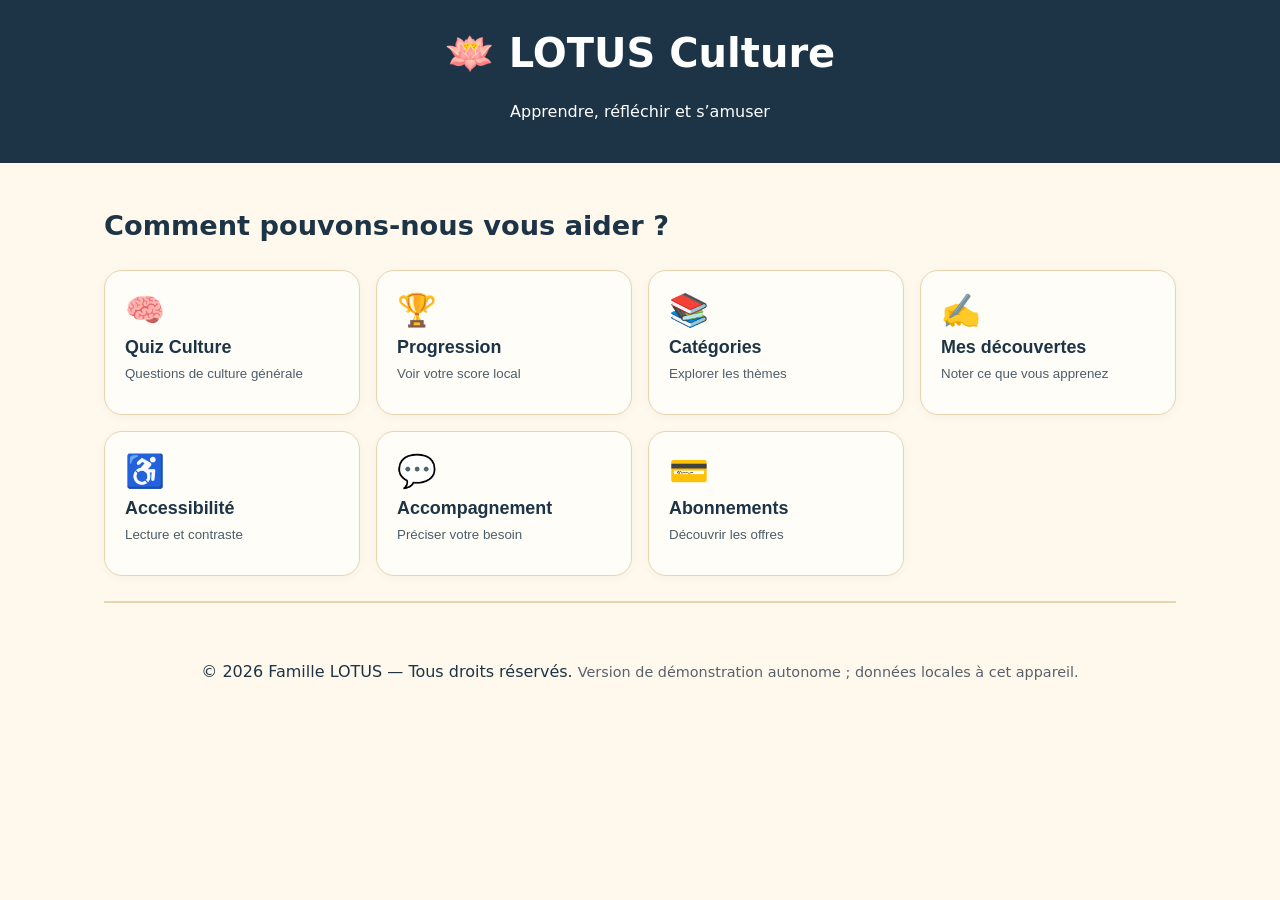
==== commit 2b6ffa73: "Add files via upload" ====
--- a/index.html
+++ b/index.html
@@ -1,125 +1,17 @@
-<!doctype html>
-<html lang="fr"><head><meta charset="utf-8"><meta name="viewport" content="width=device-width,initial-scale=1,viewport-fit=cover"><meta name="theme-color" content="#18574f"><meta name="description" content="LOTUS Culture : culture générale, quiz aléatoires et révisions scolaires et universitaires, sans chronomètre ni publicité."><meta name="apple-mobile-web-app-capable" content="yes"><meta name="apple-mobile-web-app-title" content="LOTUS Culture"><link rel="manifest" href="manifest.webmanifest"><link rel="icon" href="lotus-icon.svg" type="image/svg+xml"><link rel="apple-touch-icon" href="icon-192.png"><title>LOTUS Culture · Culture générale</title><style>
-:root{--green:#18574f;--ink:#233b35;--muted:#59685f;--cream:#fcf8ef;--gold:#e7c87f;--line:#e4dece}*{box-sizing:border-box}body{margin:0;background:linear-gradient(180deg,#f0e4cb,#fcfaf5 440px);color:var(--ink);font:16px/1.6 system-ui,-apple-system,Segoe UI,Roboto,sans-serif}header{background:radial-gradient(circle at 90% 10%,#e7c87f20,transparent 50%),linear-gradient(125deg,#123f39,#25675b);color:#fff;padding:27px 20px 35px;border-radius:0 0 30px 30px}.wrap{max-width:850px;margin:auto;padding:0 18px}.brand{display:flex;align-items:center;gap:15px}.brand img{width:60px;height:60px;border-radius:16px}.brand strong{font-size:28px;letter-spacing:.06em}.brand p{margin:0;color:#f3d691;font-size:14px}header .intro{margin:17px 0 0;max-width:650px;color:#e0e8da}main{padding:20px 0 35px}h1{font-size:31px;line-height:1.2;margin:8px 0 14px}h2{font-size:21px;line-height:1.4;margin:0 0 13px}p{margin:0 0 16px}.card{background:#fff;border:1px solid var(--line);border-radius:23px;padding:24px;margin:0 0 18px;box-shadow:0 10px 30px #4b442508}.eyebrow{color:#80622f;text-transform:uppercase;letter-spacing:.1em;font-size:11px;font-weight:850;margin:0}.muted{color:var(--muted)}.small{font-size:13px}.pill{display:inline-block;background:#edf2e9;color:var(--green);border-radius:20px;padding:7px 13px;font-size:13px;font-weight:750}.fields{display:grid;grid-template-columns:1fr 1fr;gap:16px}label{display:block;font-weight:750;font-size:14px;margin:0 0 6px}select,input{font:inherit;width:100%;padding:13px 14px;min-height:49px;background:#fff;border:1px solid #c7d3c4;border-radius:12px;color:var(--ink)}select{cursor:pointer}.actions{display:flex;flex-wrap:wrap;gap:10px;margin-top:17px}button{border:0;border-radius:13px;min-height:48px;padding:13px 19px;font:750 15px/1.4 system-ui;background:var(--green);color:#fff;cursor:pointer}button.secondary{background:#edf2e9;color:var(--green)}button:disabled{opacity:.55;cursor:not-allowed}:focus-visible{outline:3px solid #a07627;outline-offset:4px}.primary{width:100%;font-size:16px}.notice{padding:13px 15px;background:#f6f1e5;border-radius:13px;font-size:13px;color:#526052;margin:16px 0 0}.stats{display:grid;grid-template-columns:repeat(3,1fr);gap:9px;margin:16px 0}.stat{text-align:center;background:#f6f1e5;border-radius:13px;padding:12px 5px;font-size:12px;color:var(--muted)}.stat strong{display:block;color:var(--green);font-size:24px}.progress-track{height:8px;background:#ece6d7;border-radius:8px;overflow:hidden}.progress-track span{display:block;height:100%;width:0;background:linear-gradient(90deg,#28776a,#b08d4f)}details summary{cursor:pointer;font-weight:800;min-height:44px;padding:7px 0}details[open] summary{margin-bottom:12px}.profile-row{display:flex;gap:15px;align-items:center;margin-bottom:15px}.avatar{width:62px;height:62px;object-fit:cover;border-radius:50%;border:2px solid #d8c38b}.hidden,[hidden]{display:none!important}.between{display:flex;justify-content:space-between;align-items:center;gap:12px}.question{font-size:23px;font-weight:800;line-height:1.5;padding:22px 18px;background:#f6f1e5;border-radius:16px;white-space:pre-line;margin:16px 0}.answers{display:grid;grid-template-columns:1fr 1fr;gap:10px}.answers button{background:#edf2e9;color:var(--green);border:2px solid transparent;overflow-wrap:anywhere}.answers button.correct{background:#dff4e8;color:#126c46;border-color:#16865b}.answers button.wrong{background:#ffebeb;color:#a52c36;border-color:#bd4653}.feedback{font-weight:650;margin-top:16px}.note{padding:16px;background:#edf2e9;border-radius:14px;line-height:1.8}.note:empty{display:none}.space-top{margin-top:16px}#session{scroll-margin-top:15px}.all-themes{font-size:13px;color:#536657;line-height:1.9}footer{text-align:center;font-size:12px;color:var(--muted);padding:10px 15px 30px}.skip{position:absolute;left:-9999px}.skip:focus{left:10px;top:10px;background:#fff;padding:10px;z-index:9}#bankCount{margin:12px 0 0;color:#d8e4d4;font-size:13px}@media(max-width:550px){.wrap{padding:0 13px}.card{padding:19px 16px}.brand strong{font-size:23px}.brand img{width:50px;height:50px}.fields,.answers{grid-template-columns:1fr}.question{font-size:21px}.between{align-items:flex-start;flex-wrap:wrap}h1{font-size:28px}.actions button{flex:1}}@media(prefers-reduced-motion:reduce){*{scroll-behavior:auto!important}}
-</style><link rel="stylesheet" href="lotus-family.css"></head><body><a class="skip" href="#culture">Aller au jeu</a><header class="culture-banner"><div class="wrap"><div class="lotus-topline"><span class="lotus-family">La famille LOTUS</span><span class="lotus-pill">Culture & curiosité</span></div><img class="lotus-app-mark" src="lotus-brand.svg" alt=""><div class="brand"><strong>LOTUS Culture</strong></div><h1 class="lotus-display">À vous de jouer.</h1><p class="lotus-copy">Explorez vos connaissances et découvrez le plaisir d’apprendre, à votre rythme.</p><p class="lotus-signature">Apprendre, créer et vivre à son rythme.</p><p id="bankCount">Tous les thèmes réunis</p></div></header><div class="wrap"><main><section class="lotus-grid" aria-label="Choisir une activité"><button class="lotus-link" type="button" data-culture-start="themes"><svg viewBox="0 0 24 24" aria-hidden="true" fill="none" stroke="currentColor" stroke-width="1.6" stroke-linecap="round" stroke-linejoin="round"><path d="M3 5q5-2 9 1q4-3 9-1v15q-5-2-9 1q-4-3-9-1Z"/><path d="M12 6v15"/></svg><span>Culture générale</span><small>Choisir parmi tous les thèmes</small></button><button class="lotus-link" type="button" data-culture-start="random"><svg viewBox="0 0 24 24" aria-hidden="true" fill="none" stroke="currentColor" stroke-width="1.6" stroke-linecap="round" stroke-linejoin="round"><rect x="4" y="4" width="16" height="16" rx="4"/><path d="M8 8h.01M16 8h.01M12 12h.01M8 16h.01M16 16h.01"/></svg><span>Quiz aléatoire</span><small>Mélanger les univers</small></button><button class="lotus-link" type="button" data-culture-start="revision"><svg viewBox="0 0 24 24" aria-hidden="true" fill="none" stroke="currentColor" stroke-width="1.6" stroke-linecap="round" stroke-linejoin="round"><path d="M3 5q5-2 9 1q4-3 9-1v15q-5-2-9 1q-4-3-9-1Z"/><path d="M12 6v15"/></svg><span>Révisions</span><small>École et université</small></button></section>
-<section id="culture" class="card" aria-labelledby="cultureTitle"><p class="eyebrow">Tous tes savoirs au même endroit</p><h2 id="cultureTitle">Culture générale</h2><p class="muted">Choisis un thème ou mélange toutes les catégories. Sans chronomètre, sans publicité.</p><div class="fields"><div><label for="theme">Thème</label><select id="theme"><option value="all">🌈 Tous les thèmes</option><option value="school">📚 Révisions scolaires — toutes matières</option><option value="university">🎓 Révisions universitaires — toutes matières</option></select></div><div><label for="difficulty">Difficulté</label><select id="difficulty"><option value="all">🎲 Mélanger les 4 difficultés</option><option value="facile">🌱 Facile · 10 points</option><option value="intermediaire">⚡ Intermédiaire · 15 points</option><option value="difficile">🔥 Difficile · 20 points</option><option value="expert">👑 Expert · 30 points</option></select></div><div><label for="mode">Comment veux-tu apprendre ?</label><select id="mode"><option value="quiz">🎲 Quiz aléatoire</option><option value="cards">📖 Fiches de révision</option></select></div><div><label for="count">Nombre de questions ou fiches</label><select id="count"><option value="10">10 questions ou fiches maximum</option><option value="20" selected>20 questions ou fiches maximum</option><option value="40">40 questions ou fiches maximum</option></select></div></div><p id="available" class="muted small space-top" aria-live="polite"></p><button id="start" class="primary" type="button">Commencer ma séance →</button><p id="sessionMessage" class="small space-top" role="status"></p><p class="notice">Les questions et les propositions sont mélangées. Aucune question ne se répète pendant une séance. Les difficultés sont indicatives selon la matière ; les révisions ne remplacent pas un programme de cours complet.</p><details class="space-top"><summary>Voir les thèmes inclus</summary><p class="all-themes">Connaissances générales · Musiques du monde · Cinéma · Mémoire · Logique · Acteurs et actrices · Gastronomie du monde · Animaux · Mathématiques · Français · Histoire · Géographie · Sciences · Anglais · Analyse mathématique · Statistiques · Informatique · Biologie cellulaire · Économie · Méthodologie.</p><p class="muted small">Les matières scolaires et universitaires sont accessibles depuis le même sélecteur.</p></details></section>
-<section id="session" class="card hidden" aria-labelledby="sessionTitle"><div class="between"><h2 id="sessionTitle">Ta séance Culture générale</h2><button id="closeSession" class="secondary" type="button">Fermer la séance</button></div><div id="playing"><span id="badge" class="pill"></span><p id="position" class="muted small space-top"></p><p id="sessionHint" class="muted small"></p><div id="question" class="question" tabindex="-1"></div><div id="answers" class="answers"></div><button id="reveal" type="button" class="secondary" hidden>Lire la fiche</button><p id="note" class="note space-top"></p><p id="feedback" class="feedback" role="status" aria-live="polite"></p><button id="next" type="button" class="space-top" disabled>Suivant →</button></div><div id="summary" hidden><h2>🌸 Séance terminée</h2><p id="summaryText"></p><button id="again" type="button">Nouvelle séance aléatoire</button></div></section>
-<section class="card" aria-labelledby="playerName"><div class="profile-row"><img id="photoPreview" class="avatar" alt="Photo de profil" src="lotus-icon.svg"><div><h2 id="playerName">Bienvenue dans LOTUS Culture</h2><span class="muted small">Tes acquis, à ton rythme.</span></div></div><div class="stats"><div class="stat"><strong id="score">0</strong>Points</div><div class="stat"><strong id="solved">0</strong>Questions réussies</div><div class="stat"><strong id="stars">0</strong>Étoiles</div></div><div class="progress-track" aria-hidden="true"><span id="progress"></span></div><p class="muted small space-top">Progression sur <span id="total"></span> questions. Tes points et réussites des anciennes versions sont conservés. Une question déjà réussie ne rapporte pas de nouveaux points.</p><details><summary>Modifier mon profil</summary><label for="pseudo">Ton pseudo</label><input id="pseudo" maxlength="18" placeholder="Ton pseudo"><label for="photo" class="space-top">Photo de profil (facultatif)</label><input id="photo" type="file" accept="image/*"><button id="saveProfile" type="button" class="space-top">Enregistrer mon profil</button><p id="profileMessage" class="small space-top" role="status"></p></details><details class="space-top"><summary>Sauvegarder ou retrouver ma progression</summary><p class="muted small">Le profil et les résultats restent dans ce navigateur. Exporte une sauvegarde avant de changer d’appareil ou de navigateur. Le fichier peut contenir ton pseudo et ta photo : garde-le privé.</p><div class="actions"><button id="exportSave" type="button">Exporter ma sauvegarde</button><button id="importSave" type="button" class="secondary">Importer une sauvegarde</button></div><input id="importFile" type="file" accept="application/json,.json" class="hidden"></details><p id="saveMessage" class="small space-top" role="status"></p></section>
-</main></div><footer>LOTUS Culture · Collection LOTUS · Gratuit · Sans publicité<br>Culture générale et révisions dans un seul espace.</footer>
-<script>const raw = [
-["Chiffres", "Suite numérique", "2, 4, 6, 8, ?", ["9","10","12","14"],1,"On ajoute 2 à chaque fois."],
-["Culture générale", "Géographie", "Quelle est la capitale de la France ?", ["Lyon", "Paris", "Marseille", "Lille"], 1, "Paris est la capitale de la France."],
-["Mémoire", "Attention", "Observe : 🐱 🌙 🚲. Quel symbole est en dernier ?", ["🌙", "🐱", "🚲", "⭐"], 2, "Le vélo est le troisième symbole."],
-["Culture générale", "Nature", "Quel animal fabrique du miel ?", ["Fourmi", "Abeille", "Papillon", "Mouche"], 1, "Les abeilles produisent le miel."],
-["Logique", "Déduction", "Tous les carrés ont quatre côtés. Cette figure a trois côtés. Est-ce un carré ?", ["Oui", "Non", "Toujours", "Impossible à savoir"], 1, "Un carré a nécessairement quatre côtés."],
-["Chiffres","Calcul","Combien font 7 + 8 ?",["13","14","15","16"],2,"7 + 8 = 15."],
-["Chiffres","Calcul","Combien font 6 × 4 ?",["20","22","24","26"],2,"6 fois 4 font 24."],
-["Culture générale", "Sciences", "Sur quelle planète vivons-nous ?", ["Mars", "Vénus", "Terre", "Jupiter"], 2, "Nous vivons sur la Terre."],
-["Chiffres","Suite numérique","20, 18, 16, 14, ?",["10","11","12","13"],2,"On retire 2 à chaque fois."],
-["Mémoire", "Observation", "Lis : soleil, rivière, livre. Quel mot est au milieu ?", ["Livre", "Soleil", "Rivière", "Nuage"], 2, "Rivière est le deuxième mot."],
-["Chiffres","Suite numérique","2, 5, 8, 11, ?",["12","13","14","15"],2,"On ajoute 3."],
-["Culture générale", "Géographie", "Quel est le plus grand océan de la planète ?", ["Atlantique", "Indien", "Arctique", "Pacifique"], 3, "Le Pacifique est le plus grand océan."],
-["Chiffres","Suite numérique","100, 90, 80, ?",["60","65","70","75"],2,"On retire 10."],
-["Logique", "Suite", "Quel nombre complète : 1, 4, 9, 16, ?", ["20", "24", "25", "30"], 2, "Ce sont les carrés de 1, 2, 3, 4 et 5."],
-["Chiffres","Suite numérique","3, 6, 12, 24, ?",["36","42","48","54"],2,"Chaque terme est le double du précédent."],
-["Culture générale", "Arts", "Quel instrument possède des touches blanches et noires ?", ["Flûte", "Piano", "Tambour", "Violon"], 1, "Le piano possède des touches blanches et noires."],
-["Chiffres","Suite numérique","30, 25, 20, 15, ?",["5","10","12","13"],1,"On retire 5."],
-["Mémoire", "Attention", "Dans la suite 6, 2, 9, 2, 4, quel nombre apparaît deux fois ?", ["6", "9", "2", "4"], 2, "Le nombre 2 apparaît deux fois."],
-["Chiffres","Suite numérique","2, 3, 5, 8, 12, ?",["15","16","17","18"],2,"On ajoute 1, puis 2, puis 3, puis 4, puis 5."],
-["Culture générale", "Sciences", "Quel organe permet principalement de pomper le sang ?", ["Poumon", "Cœur", "Estomac", "Foie"], 1, "Le cœur pompe le sang dans le corps."],
+<!doctype html><html lang="fr"><head><meta charset="utf-8"><meta name="viewport" content="width=device-width,initial-scale=1"><meta name="theme-color" content="#1d3446"><title>LOTUS Culture</title><style>
+:root{--gold:#a77b2c;--cream:#fff9ed;--navy:#1d3446;--line:#e6d5b0}*{box-sizing:border-box}body{margin:0;background:var(--cream);color:var(--navy);font:16px/1.55 system-ui,-apple-system,sans-serif}header{padding:22px 16px;background:var(--navy);color:#fff;text-align:center}header h1{margin:0;font-size:clamp(1.6rem,6vw,2.5rem)}main{max-width:1100px;margin:auto;padding:20px 14px}h2{font-size:clamp(1.2rem,4vw,1.7rem);overflow-wrap:anywhere}.grid{display:grid;grid-template-columns:repeat(auto-fit,minmax(min(100%,230px),1fr));gap:16px}.tile,.panel{border:1px solid var(--line);border-radius:18px;background:#fffdf8;padding:20px;box-shadow:0 2px 8px #3c2b0b0c}.tile{width:100%;text-align:left;color:inherit;cursor:pointer;min-height:145px;display:flex;flex-direction:column;gap:8px;overflow-wrap:anywhere}.tile:focus-visible,button:focus-visible,input:focus-visible,textarea:focus-visible,select:focus-visible{outline:3px solid #1767b0;outline-offset:2px}.tile .picto{font-size:2rem}.tile strong{font-size:1.12rem}.tile span:last-child{color:#4d5d69}.panel{margin:18px 0}.panel[hidden]{display:none}label{display:block;margin:12px 0 4px;font-weight:650}input,textarea,select{width:100%;max-width:100%;padding:12px;border:1px solid #cdbb98;border-radius:10px;font:inherit;background:#fff}textarea{min-height:90px}button.action{padding:12px 16px;background:var(--navy);color:#fff;border:0;border-radius:10px;cursor:pointer;margin:8px 8px 8px 0;font:inherit}.note{font-size:.9rem;color:#59616a}.separator{margin-top:25px;border-top:2px solid var(--line);padding-top:15px}footer{text-align:center;padding:22px}.large{font-size:120%}.contrast{background:#fff;color:#111}.contrast .tile,.contrast .panel{background:#fff;color:#111;border:2px solid #111}.contrast header{background:#000;color:#fff}@media(max-width:480px){.grid{grid-template-columns:1fr}.tile{min-height:110px}main{padding:12px}header{padding:18px 10px}}@media(prefers-reduced-motion:reduce){*{scroll-behavior:auto!important}}
+</style></head><body><header><h1>🪷 LOTUS Culture</h1><p>Apprendre, réfléchir et s’amuser</p></header><main><h2>Comment pouvons-nous vous aider ?</h2><div class="grid"><button class="tile" onclick="openPanel('quiz')"><span class="picto" aria-hidden="true">🧠</span><strong>Quiz Culture</strong><span>Questions de culture générale</span></button><button class="tile" onclick="openPanel('progress')"><span class="picto" aria-hidden="true">🏆</span><strong>Progression</strong><span>Voir votre score local</span></button><button class="tile" onclick="openPanel('categories')"><span class="picto" aria-hidden="true">📚</span><strong>Catégories</strong><span>Explorer les thèmes</span></button><button class="tile" onclick="openPanel('notes')"><span class="picto" aria-hidden="true">✍️</span><strong>Mes découvertes</strong><span>Noter ce que vous apprenez</span></button><button class="tile" onclick="openPanel('access')"><span class="picto">♿</span><strong>Accessibilité</strong><span>Lecture et contraste</span></button><button class="tile" onclick="openPanel('support')"><span class="picto">💬</span><strong>Accompagnement</strong><span>Préciser votre besoin</span></button><button class="tile" onclick="openPanel('plans')"><span class="picto">💳</span><strong>Abonnements</strong><span>Découvrir les offres</span></button></div><div class="separator"></div><section class="panel" id="quiz" data-tool hidden><h2>🧠 Quiz Culture</h2><p>Mini-quiz de démonstration : cinq questions, score enregistré sur cet appareil.</p><div id="quizArea"></div><button class="action" onclick="startQuiz()">Démarrer / recommencer</button><button class="action" onclick="window.scrollTo({top:0,behavior:'smooth'})">↑ Retour aux rubriques</button></section><section class="panel" id="progress" data-tool hidden><h2>🏆 Progression</h2><p id="scoreInfo">Votre meilleur score apparaîtra ici.</p><button class="action" onclick="showScore()">Afficher mon score</button><button class="action" onclick="window.scrollTo({top:0,behavior:'smooth'})">↑ Retour aux rubriques</button></section><section class="panel" id="categories" data-tool hidden><h2>📚 Catégories</h2><p>Géographie, sciences, histoire, arts et vie quotidienne. Le mini-quiz inclus propose des questions de découverte ; le catalogue complet de votre application existante n’est pas reproduit ici.</p><button class="action" onclick="window.scrollTo({top:0,behavior:'smooth'})">↑ Retour aux rubriques</button></section><section class="panel" id="notes" data-tool hidden><h2>✍️ Mes découvertes</h2><label for="discovery">Une chose apprise</label><input id="discovery"><button class="action" onclick="addEntry('discovery','discoveries')">Ajouter</button><ul id="discoveries" data-list></ul><button class="action" onclick="window.scrollTo({top:0,behavior:'smooth'})">↑ Retour aux rubriques</button></section><section class="panel" id="access" data-tool hidden><h2>♿ Accessibilité</h2><p>Réglez votre confort de lecture.</p><button class="action" onclick="setSize()">Agrandir / réduire le texte</button><button class="action" onclick="setContrast()">Contraste renforcé</button><button class="action" onclick="window.scrollTo({top:0,behavior:'smooth'})">↑ Retour aux rubriques</button></section><section class="panel" id="support" data-tool hidden><h2>💬 Accompagnement</h2><label for="supportNeed">Quel est votre besoin ?</label><textarea id="supportNeed" data-save placeholder="Décrivez votre besoin"></textarea><button class="action" onclick="saveField('supportNeed')">Enregistrer</button><p class="note">Cet espace est un carnet personnel, pas une conversation avec une IA.</p><button class="action" onclick="window.scrollTo({top:0,behavior:'smooth'})">↑ Retour aux rubriques</button></section><section class="panel" id="plans" data-tool hidden><h2>💳 Abonnements</h2><p>Offres envisagées pour Famille LOTUS : gratuit, Premium 10 €/mois, Famille 200 €/an. Les paiements et droits d’accès ne sont pas activés dans cette version.</p><p class="note">Aucun paiement n’est collecté ici.</p><button class="action" onclick="window.scrollTo({top:0,behavior:'smooth'})">↑ Retour aux rubriques</button></section></main><footer>© 2026 Famille LOTUS — Tous droits réservés. <span class="note">Version de démonstration autonome ; données locales à cet appareil.</span></footer><script>
+const $=id=>document.getElementById(id);const key=location.pathname.replace(/[^a-z0-9]/gi,'_');
+function openPanel(id){document.querySelectorAll('section[data-tool]').forEach(el=>el.hidden=el.id!==id);let el=$(id);if(el){el.hidden=false;el.scrollIntoView({behavior:'smooth',block:'start'});el.querySelector('h2')?.setAttribute('tabindex','-1');el.querySelector('h2')?.focus({preventScroll:true})}}
+function saveField(id){const el=$(id);if(!el)return;localStorage.setItem(key+'_'+id,el.value);alert('Enregistré sur cet appareil.');}
+function loadFields(){document.querySelectorAll('[data-save]').forEach(el=>{let v=localStorage.getItem(key+'_'+el.id);if(v!==null)el.value=v})}
+function addEntry(input,list){let el=$(input),dest=$(list);if(!el.value.trim())return;let items=JSON.parse(localStorage.getItem(key+'_'+list)||'[]');items.push(el.value.trim());localStorage.setItem(key+'_'+list,JSON.stringify(items));el.value='';renderEntries(list)}
+function renderEntries(list){let items=JSON.parse(localStorage.getItem(key+'_'+list)||'[]'),dest=$(list);dest.replaceChildren();items.forEach((item,i)=>{let li=document.createElement('li');li.textContent=item+' ';let b=document.createElement('button');b.textContent='Supprimer';b.className='action';b.onclick=()=>{items.splice(i,1);localStorage.setItem(key+'_'+list,JSON.stringify(items));renderEntries(list)};li.appendChild(b);dest.appendChild(li)})}
+function setSize(){document.body.classList.toggle('large')};function setContrast(){document.body.classList.toggle('contrast')}
+window.addEventListener('DOMContentLoaded',()=>{loadFields();document.querySelectorAll('[data-list]').forEach(el=>renderEntries(el.id))});
 
-["Culture générale", "Géographie", "Dans quel continent se trouve le Kenya ?", ["Europe", "Afrique", "Asie", "Océanie"], 1, "Le Kenya est situé en Afrique."],
-["Formes","Observation","Combien de côtés a un hexagone ?",["5","6","7","8"],1,"Hexa signifie six."],
-["Mémoire", "Attention", "Observe : 🟩 🟨 🟦 🟩. Quelle couleur apparaît deux fois ?", ["Jaune", "Bleu", "Vert", "Rouge"], 2, "Le vert apparaît en première et quatrième positions."],
-["Formes","Observation","Quelle forme n'a aucun angle ?",["Carré","Triangle","Cercle","Losange"],2,"Le cercle n'a pas d'angle."],
-["Culture générale", "Histoire", "Dans quel pays se trouvent les pyramides de Gizeh ?", ["Grèce", "Égypte", "Mexique", "Italie"], 1, "Les pyramides de Gizeh se trouvent en Égypte."],
-["Formes","Observation","Combien de coins possède un rectangle ?",["2","3","4","5"],2,"Un rectangle a quatre coins."],
-["Logique", "Déduction", "Si tous les vélos ont deux roues dans cet exercice et que cet objet a trois roues, est-ce un vélo ?", ["Oui", "Non", "Forcément", "Toujours"], 1, "Avec la règle donnée, un objet à trois roues ne correspond pas."],
-["Formes","Observation","Quel objet est rond ?",["📦","⚽","📐","📚"],1,"Un ballon est rond."],
-["Culture générale", "Nature", "Quel mammifère peut voler activement ?", ["Écureuil", "Chauve-souris", "Pingouin", "Autruche"], 1, "La chauve-souris est un mammifère capable de vol actif."],
-["Formes","Observation","Un carré tourne d'un quart de tour. Quelle forme obtient-on ?",["Un cercle","Toujours un carré","Un triangle","Un rectangle"],1,"Un carré garde la même forme quand on le tourne."],
-["Mémoire", "Observation", "Lis : orange, violet, blanc, noir. Quelle couleur vient juste avant noir ?", ["Orange", "Violet", "Blanc", "Rouge"], 2, "Blanc précède noir dans la liste."],
-["Formes","Logique visuelle","⭐ 🌙 ⭐ 🌙 ⭐ ?",["☀️","🌙","⭐","☁️"],1,"Les étoiles et les lunes alternent."],
-["Culture générale", "Géographie", "Quelle ville est la capitale de la Belgique ?", ["Bruges", "Anvers", "Bruxelles", "Gand"], 2, "Bruxelles est la capitale de la Belgique."],
-["Formes","Observation","Quelle forme a tous ses points à la même distance du centre ?",["Triangle","Cercle","Rectangle","Trapèze"],1,"C'est la définition du cercle."],
-["Culture générale", "Sciences", "Combien de pattes possède normalement une araignée ?", ["6", "8", "10", "12"], 1, "Une araignée possède huit pattes."],
-["Formes","Observation","Combien de faces carrées possède un cube ?",["4","5","6","8"],2,"Un cube possède six faces carrées."],
-["Mémoire", "Attention", "Observe : 🎵 🔑 🍀 📚. Quel symbole est le deuxième ?", ["🍀", "📚", "🎵", "🔑"], 3, "La clé est en deuxième position."],
-["Formes","Observation","Quel solide ressemble à une boîte de conserve ?",["Sphère","Cylindre","Pyramide","Cube"],1,"Une boîte de conserve a une forme cylindrique."],
-["Culture générale", "Histoire", "Quel monument parisien a été construit pour l’Exposition universelle de 1889 ?", ["Arc de Triomphe", "Tour Eiffel", "Louvre", "Panthéon"], 1, "La tour Eiffel fut construite pour l’Exposition universelle de 1889."],
-["Formes","Logique visuelle","🔷 🔶 🔶 🔷 🔶 🔶 ?",["🔷","🔶","🟢","⭐"],0,"Le motif un losange bleu puis deux losanges orange se répète."],
-["Logique", "Déduction", "Un panier contient 3 pommes rouges et 2 vertes. Combien de pommes au total ?", ["3", "4", "5", "6"], 2, "3 + 2 = 5 pommes."],
-["Énigmes","Devinette","Je monte mais ne redescends jamais. Que suis-je ?",["Un ballon","L'âge","Un ascenseur","Un escalier"],1,"Ton âge augmente au fil du temps."],
-["Culture générale", "Sciences", "Quel gaz les plantes absorbent-elles pour la photosynthèse ?", ["Oxygène", "Azote", "Dioxyde de carbone", "Hélium"], 2, "Les plantes utilisent du dioxyde de carbone pour la photosynthèse."],
-["Énigmes","Logique","Combien de mois ont 28 jours ?",["1","2","6","12"],3,"Tous les mois ont au moins 28 jours."],
-["Mémoire", "Observation", "Lis : montagne, fenêtre, nuage, bateau. Quel mot est le troisième ?", ["Fenêtre", "Bateau", "Montagne", "Nuage"], 3, "Nuage est le troisième mot."],
-["Énigmes","Logique","Un père a 3 filles. Chaque fille a un frère. Combien d'enfants au minimum ?",["3","4","6","7"],1,"Les trois filles peuvent avoir le même frère."],
-["Culture générale", "Géographie", "Quel pays a la forme d’une botte sur une carte ?", ["Portugal", "Italie", "Norvège", "Suisse"], 1, "La péninsule italienne évoque une botte."],
-["Énigmes","Logique","Tu dépasses la personne en deuxième position dans une course. Tu es combien ?",["Premier","Deuxième","Troisième","Quatrième"],1,"Tu prends sa place : tu es deuxième."],
-["Culture générale", "Arts", "Qui a peint La Joconde ?", ["Picasso", "Léonard de Vinci", "Monet", "Van Gogh"], 1, "La Joconde est une œuvre de Léonard de Vinci."],
-["Énigmes","Logique","Il y a 5 pommes. Tu en prends 2. Combien en as-tu ?",["2","3","5","7"],0,"Tu as les deux pommes que tu as prises."],
-["Culture générale", "Sciences", "Quelle est la formule chimique de l’eau ?", ["CO₂", "H₂O", "O₂", "NaCl"], 1, "Une molécule d’eau contient deux atomes d’hydrogène et un d’oxygène."],
-["Énigmes","Logique","Un coq pond un œuf sur un toit. De quel côté tombe-t-il ?",["À gauche","À droite","Devant","Aucun"],3,"Un coq ne pond pas d'œufs."],
-["Mémoire", "Attention", "Lis : 14, 7, 21, 9. Quel nombre est juste après 7 ?", ["14", "21", "9", "7"], 1, "21 vient immédiatement après 7."],
-["Énigmes","Logique","Tu as une allumette et entres dans une pièce avec une bougie, une lampe et une cheminée. Qu'allumes-tu d'abord ?",["La bougie","La lampe","La cheminée","L'allumette"],3,"Il faut d'abord allumer l'allumette."],
-["Culture générale", "Histoire", "Quel navigateur a mené l’expédition arrivée aux Amériques en 1492 ?", ["Magellan", "Christophe Colomb", "James Cook", "Marco Polo"], 1, "L’expédition de Christophe Colomb atteignit les Caraïbes en 1492."],
-["Énigmes","Logique","Deux mères et deux filles mangent trois pommes, chacune une. Comment est-ce possible ?",["Impossible","Elles sont trois générations","Une pomme est coupée","Il y a quatre personnes"],1,"Il y a une grand-mère, sa fille et sa petite-fille."],
-["Logique", "Déduction", "Trois personnes se serrent la main une fois chacune. Combien de poignées de main ?", ["2", "3", "4", "6"], 1, "Les paires possibles sont AB, AC et BC : trois."],
-["Énigmes","Logique","Un médecin te donne 3 comprimés à prendre toutes les demi-heures. En combien de temps les prends-tu tous ?",["30 minutes","1 heure","1 h 30","2 heures"],1,"Le premier maintenant, le deuxième dans 30 minutes, le troisième dans 60 minutes."],
-["Culture générale", "Sciences", "Quel est le symbole chimique de l’or ?", ["Ag", "Fe", "Au", "Cu"], 2, "Au vient du latin aurum, qui désigne l’or."],
-["Énigmes","Logique","Un escargot monte un mur de 10 mètres : 3 m le jour et recule de 2 m la nuit. En combien de jours arrive-t-il en haut ?",["7","8","9","10"],1,"Il atteint 9 m au début du 8e jour et termine sa montée ce jour-là."],
-["Culture générale", "Géographie", "Quelle est la capitale du Japon ?", ["Osaka", "Kyoto", "Tokyo", "Séoul"], 2, "Tokyo est la capitale du Japon."],
-
-["Mémoire", "Attention", "Observe : 🦊 🌻 🚀 🎈 🦊. Quel symbole revient ?", ["🌻", "🎈", "🚀", "🦊"], 3, "Le renard apparaît deux fois."],
-["Mémoire","Observation","Quel mot était dans cette liste : chat, lune, vélo ?",["Pomme","Lune","Livre","Soleil"],1,"Le mot lune faisait partie de la liste."],
-["Culture générale", "Littérature", "Qui a écrit Les Misérables ?", ["Victor Hugo", "Molière", "Jules Verne", "Balzac"], 0, "Victor Hugo est l’auteur des Misérables."],
-["Mémoire","Observation","Quel nombre est répété : 4, 7, 2, 7, 9 ?",["4","7","2","9"],1,"Le 7 apparaît deux fois."],
-["Logique", "Suite", "Quelle lettre suit : A, C, F, J, O, ?", ["S", "T", "U", "V"], 2, "On avance de 2, 3, 4, 5 puis 6 lettres : U."],
-["Mémoire","Observation","Quel animal était cité : tigre, dauphin, cheval ?",["Lion","Dauphin","Ours","Loup"],1,"Le dauphin était dans la liste."],
-["Culture générale", "Sciences", "Quelle planète est connue pour ses anneaux très visibles ?", ["Mercure", "Mars", "Saturne", "Vénus"], 2, "Saturne est célèbre pour ses anneaux."],
-["Mémoire","Observation","Quel symbole était le premier : 🌙 🔑 🌻 ?",["🌙","🔑","🌻","⭐"],0,"La lune était en première position."],
-["Culture générale", "Géographie", "Quel fleuve traverse Paris ?", ["Loire", "Rhône", "Seine", "Garonne"], 2, "La Seine traverse Paris."],
-["Mémoire","Observation","Combien de jours y a-t-il dans une semaine ?",["5","6","7","8"],2,"Une semaine compte sept jours."],
-["Mémoire", "Observation", "Lis : cuivre, argent, or, fer. Quel métal vient avant fer ?", ["Argent", "Cuivre", "Or", "Plomb"], 2, "Or est juste avant fer."],
-["Mémoire","Observation","Quel objet était cité : clé, tasse, ballon ?",["Livre","Clé","Chaussure","Vase"],1,"La clé était dans la liste."],
-["Culture générale", "Histoire", "Quel mur est tombé en 1989, symbole de la fin de la division allemande ?", ["Mur de Berlin", "Mur d’Hadrien", "Grande Muraille", "Mur des Lamentations"], 0, "La chute du mur de Berlin a eu lieu en 1989."],
-["Mémoire","Observation","Quel symbole était à la fin : 🐟 🌈 🎈 ?",["🐟","🌈","🎈","⭐"],2,"Le ballon était le dernier symbole."],
-["Logique", "Déduction", "Un code contient trois chiffres différents : 2, 5 et 8. Combien d’ordres possibles ?", ["3", "6", "8", "9"], 1, "Il y a 3 × 2 × 1 = 6 permutations."],
-["Mémoire","Observation","Combien de côtés ont deux triangles ensemble, si on compte leurs côtés séparément ?",["3","5","6","8"],2,"Chaque triangle a trois côtés : 3 + 3 = 6."],
-["Culture générale", "Sciences", "Quelle partie d’une cellule contient généralement l’ADN chez les animaux ?", ["Noyau", "Membrane", "Cytoplasme uniquement", "Paroi cellulaire"], 0, "Chez les animaux, la majeure partie de l’ADN se trouve dans le noyau."],
-["Mémoire","Observation","Quel animal était absent : chat, chien, lapin, voiture ?",["Chat","Chien","Lapin","Voiture"],3,"La voiture n'est pas un animal."],
-["Culture générale", "Arts", "Quel compositeur a écrit la Neuvième Symphonie, avec l’Ode à la joie ?", ["Mozart", "Beethoven", "Chopin", "Vivaldi"], 1, "Beethoven a composé la Neuvième Symphonie."],
-["Mémoire","Observation","Quel symbole apparaît deux fois : ☀️ 🌙 ☀️ ⭐ ?",["☀️","🌙","⭐","Tous"],0,"Le soleil apparaît deux fois."],
-["Mémoire", "Attention", "Lis : 5, 11, 3, 17, 9. Quel nombre occupe la quatrième place ?", ["3", "9", "11", "17"], 3, "17 est en quatrième position."],
-["Grands défis","Logique avancée","Si 2 chats attrapent 2 souris en 2 minutes, combien de temps faut-il à 4 chats pour attraper 4 souris au même rythme ?",["1 minute","2 minutes","4 minutes","8 minutes"],1,"Chaque chat attrape une souris en 2 minutes."],
-["Culture générale", "Géographie", "Quel détroit sépare l’Espagne du Maroc ?", ["Bosphore", "Gibraltar", "Béring", "Magellan"], 1, "Le détroit de Gibraltar sépare l’Espagne du Maroc."],
-["Grands défis","Logique","Un escargot est dans un puits de 12 m. Il monte 4 m le jour et glisse 1 m la nuit. En combien de jours sort-il ?",["3","4","5","6"],1,"Il gagne 3 m par journée complète. Au 4e jour, il atteint la sortie avant de glisser."],
-["Logique", "Calcul", "Un billet coûte 7 €. Combien coûtent 6 billets avec une réduction totale de 5 € ?", ["35 €", "37 €", "40 €", "42 €"], 1, "6 × 7 = 42 €, puis 42 − 5 = 37 €."],
-["Grands défis","Logique","Dans une famille, chaque enfant a autant de frères que de sœurs. Une fille a 2 frères et 2 sœurs. Combien y a-t-il d'enfants ?",["4","5","6","7"],1,"Il y a 3 filles et 2 garçons : chaque fille a 2 sœurs et 2 frères."],
-["Culture générale", "Sciences", "Quelle unité mesure la résistance électrique ?", ["Watt", "Volt", "Ohm", "Ampère"], 2, "La résistance électrique se mesure en ohms."],
-["Grands défis","Logique","Une horloge sonne 6 coups en 5 secondes. Combien de temps pour 12 coups au même rythme ?",["10 secondes","11 secondes","12 secondes","15 secondes"],1,"Il y a 5 intervalles pour 6 coups. Pour 12 coups, 11 intervalles : 11 secondes."],
-["Culture générale", "Histoire", "Quelle civilisation a construit le Machu Picchu ?", ["Incas", "Romains", "Vikings", "Phéniciens"], 0, "Le Machu Picchu a été construit par les Incas."],
-["Grands défis","Logique","Tu as 8 boules identiques sauf une plus lourde. Avec une balance à plateaux, combien de pesées minimum garantissent de la trouver ?",["1","2","3","4"],1,"Pèse 3 contre 3. Si équilibre, la plus lourde est parmi les 2 restantes; sinon parmi les 3 du côté lourd. Une deuxième pesée suffit."],
-["Mémoire", "Attention", "Observe : 🐢 🌍 🔔 🍎 🎨. Quel symbole est juste après le globe ?", ["🐢", "🍎", "🎨", "🔔"], 3, "La cloche suit le globe."],
-["Grands défis","Logique","Un train électrique roule vers le nord. Le vent souffle vers le sud. Où va la fumée ?",["Nord","Sud","Est","Il n'y a pas de fumée"],3,"Un train électrique ne produit pas de fumée."],
-["Culture générale", "Sciences", "Quel scientifique a formulé les lois du mouvement et de la gravitation universelle ?", ["Darwin", "Newton", "Pasteur", "Curie"], 1, "Isaac Newton a formulé ces lois."],
-["Grands défis","Suite complexe","4, 9, 19, 39, ?",["59","69","79","89"],2,"On multiplie par 2 puis on ajoute 1."],
-["Logique", "Calcul", "Une horloge avance de 5 minutes par heure. Combien d’avance prend-elle en 8 heures ?", ["25 minutes", "35 minutes", "40 minutes", "45 minutes"], 2, "5 × 8 = 40 minutes."],
-["Grands défis","Calcul logique","La somme de deux nombres est 30 et leur différence est 6. Quel est le plus grand ?",["12","15","18","24"],2,"Les nombres sont 18 et 12."],
-["Grands défis","Logique","Une pièce a 4 coins. Dans chaque coin, un chat. Chaque chat voit 3 chats. Combien de chats ?",["4","8","12","16"],0,"Il y a un chat dans chaque coin, soit quatre chats."],
-["Grands défis","Suite complexe","3, 8, 15, 24, 35, ?",["42","46","48","50"],2,"Les écarts sont 5, 7, 9, 11, puis 13."],
-["Grands défis","Logique","Un livre et un stylo coûtent 11 €. Le livre coûte 10 € de plus que le stylo. Combien coûte le stylo ?",["0,50 €","1 €","1,50 €","2 €"],0,"Le stylo coûte 0,50 € et le livre 10,50 €."],
-["Grands défis","Calcul logique","Si aujourd'hui est lundi, quel jour sera-t-on dans 100 jours ?",["Mardi","Mercredi","Jeudi","Vendredi"],1,"100 divisé par 7 laisse un reste de 2 : mercredi."],
-["Grands défis","Grand défi final","Je suis un nombre à deux chiffres. Mes chiffres font 9 au total. Si on inverse mes chiffres, le nouveau nombre est 27 plus petit. Qui suis-je ?",["36","45","54","63"],3,"54 inversé donne 45, soit 9 de moins : attention, la différence demandée est 27. La bonne solution est 63, inversé 36, différence 27."]];
-
-raw.push(...[["Culture générale","Géographie","Quelle est la capitale de Jersey ?",["Accra","Gaborone","Santiago","Saint Helier"],3,"La capitale de Jersey est Saint Helier."],["Culture générale","Géographie","Quelle est la capitale de Émirats arabes unis ?",["Manila","Abu Dhabi","Bissau","Ouagadougou"],1,"La capitale de Émirats arabes unis est Abu Dhabi."],["Culture générale","Géographie","Quelle est la capitale de Samoa ?",["Saint Helier","Nouakchott","Apia","Bridgetown"],2,"La capitale de Samoa est Apia."],["Culture générale","Géographie","Quelle est la capitale de Arabie Saoudite ?",["Brazzaville","Asunción","Riyadh","Dhaka"],2,"La capitale de Arabie Saoudite est Riyadh."],["Culture générale","Géographie","Quelle est la capitale de Gibraltar ?",["Lima","Ouagadougou","Gibraltar","Libreville"],2,"La capitale de Gibraltar est Gibraltar."],["Culture générale","Géographie","Quelle est la capitale de Irlande ?",["Conakry","Lisbon","Damascus","Dublin"],3,"La capitale de Irlande est Dublin."],["Culture générale","Géographie","Quelle est la capitale de Guam ?",["Beirut","Dhaka","Bratislava","Hagåtña"],3,"La capitale de Guam est Hagåtña."],["Culture générale","Géographie","Quelle est la capitale de Panama ?",["Saint John's","Panama City","Nuku'alofa","Reykjavik"],1,"La capitale de Panama est Panama City."],["Culture générale","Géographie","Quelle est la capitale de Rwanda ?",["Luanda","Kigali","Oslo","Belgrade"],1,"La capitale de Rwanda est Kigali."],["Culture générale","Géographie","Quelle est la capitale de Sainte-Hélène ?",["Nouméa","Lusaka","Gibraltar","Jamestown"],3,"La capitale de Sainte-Hélène est Jamestown."],["Culture générale","Géographie","Quelle est la capitale de Anguilla ?",["Beirut","Vientiane","Baghdad","The Valley"],3,"La capitale de Anguilla est The Valley."],["Culture générale","Géographie","Quelle est la capitale de Roumanie ?",["Bucharest","Riyadh","Skopje","San Juan"],0,"La capitale de Roumanie est Bucharest."],["Culture générale","Géographie","Quelle est la capitale de Guadeloupe ?",["Basse-Terre","Guatemala City","Stanley","Beirut"],0,"La capitale de Guadeloupe est Basse-Terre."],["Culture générale","Géographie","Quelle est la capitale de Belgique ?",["Baku","Oslo","Beijing","Brussels"],3,"La capitale de Belgique est Brussels."],["Culture générale","Géographie","Quelle est la capitale de Martinique ?",["Muscat","Fort-de-France","St. Peter Port","Jamestown"],1,"La capitale de Martinique est Fort-de-France."],["Culture générale","Géographie","Quelle est la capitale de Chypre ?",["Nicosia","San José","Pyongyang","Conakry"],0,"La capitale de Chypre est Nicosia."],["Culture générale","Géographie","Quelle est la capitale de Bangladesh ?",["Beijing","Monrovia","Canberra","Dhaka"],3,"La capitale de Bangladesh est Dhaka."],["Culture générale","Géographie","Quelle est la capitale de Costa Rica ?",["San José","Rome","New Delhi","Paris"],0,"La capitale de Costa Rica est San José."],["Culture générale","Géographie","Quelle est la capitale de Éthiopie ?",["Addis Ababa","Pyongyang","Mogadishu","Mata-Utu"],0,"La capitale de Éthiopie est Addis Ababa."],["Culture générale","Géographie","Quelle est la capitale de Canada ?",["Saint-Denis","Rome","Ottawa","São Tomé"],2,"La capitale de Canada est Ottawa."],["Culture générale","Géographie","Quelle est la capitale de Suède ?",["Stockholm","Port of Spain","West Island","Sana'a"],0,"La capitale de Suède est Stockholm."],["Culture générale","Géographie","Quelle est la capitale de Philippines ?",["Ljubljana","Cayenne","Manila","Vientiane"],2,"La capitale de Philippines est Manila."],["Culture générale","Géographie","Quelle est la capitale de Mozambique ?",["Maputo","Saint-Pierre","San Salvador","Islamabad"],0,"La capitale de Mozambique est Maputo."],["Culture générale","Géographie","Quelle est la capitale de Ghana ?",["Washington D.C.","Budapest","Basseterre","Accra"],3,"La capitale de Ghana est Accra."],["Culture générale","Géographie","Quelle est la capitale de Slovaquie ?",["Sarajevo","Mata-Utu","Diego Garcia","Bratislava"],3,"La capitale de Slovaquie est Bratislava."],["Culture générale","Géographie","Quelle est la capitale de Luxembourg ?",["Port Louis","Ljubljana","Baghdad","Luxembourg"],3,"La capitale de Luxembourg est Luxembourg."],["Culture générale","Géographie","Quelle est la capitale de Liberia ?",["Bratislava","Abuja","Singapore","Monrovia"],3,"La capitale de Liberia est Monrovia."],["Culture générale","Géographie","Quelle est la capitale de États-Unis ?",["Kingstown","Vientiane","Gaborone","Washington D.C."],3,"La capitale de États-Unis est Washington D.C.."],["Culture générale","Géographie","Quelle est la capitale de Île Maurice ?",["Sana'a","Papeetē","Port Louis","Accra"],2,"La capitale de Île Maurice est Port Louis."],["Culture générale","Géographie","Quelle est la capitale de Bahamas ?",["Accra","Nassau","Saint-Denis","Montevideo"],1,"La capitale de Bahamas est Nassau."],["Culture générale","Géographie","Quelle est la capitale de Tonga ?",["Saint Helier","Nuku'alofa","Brasília","Dublin"],1,"La capitale de Tonga est Nuku'alofa."],["Culture générale","Géographie","Quelle est la capitale de Svalbard et Jan Mayen ?",["Copenhagen","Longyearbyen","Vienna","Pago Pago"],1,"La capitale de Svalbard et Jan Mayen est Longyearbyen."],["Culture générale","Géographie","Quelle est la capitale de Hong Kong ?",["Dhaka","Skopje","City of Victoria","Adamstown"],2,"La capitale de Hong Kong est City of Victoria."],["Culture générale","Géographie","Quelle est la capitale de Hongrie ?",["Hagåtña","Tallinn","King Edward Point","Budapest"],3,"La capitale de Hongrie est Budapest."],["Culture générale","Géographie","Quelle est la capitale de Kiribati ?",["Yerevan","Brussels","Addis Ababa","South Tarawa"],3,"La capitale de Kiribati est South Tarawa."],["Culture générale","Géographie","Quelle est la capitale de Barbade ?",["Bridgetown","Tallinn","Lima","Brazzaville"],0,"La capitale de Barbade est Bridgetown."],["Culture générale","Géographie","Quelle est la capitale de Turquie ?",["Minsk","Damascus","Ankara","Oslo"],2,"La capitale de Turquie est Ankara."],["Culture générale","Géographie","Quelle est la capitale de Sao Tomé-et-Principe ?",["São Tomé","Prague","Freetown","Brussels"],0,"La capitale de Sao Tomé-et-Principe est São Tomé."],["Culture générale","Géographie","Quelle est la capitale de Géorgie ?",["Tirana","Lusaka","Tbilisi","Warsaw"],2,"La capitale de Géorgie est Tbilisi."],["Culture générale","Géographie","Quelle est la capitale de Bosnie-Herzégovine ?",["Sarajevo","Canberra","The Valley","Libreville"],0,"La capitale de Bosnie-Herzégovine est Sarajevo."],["Culture générale","Géographie","Quelle est la capitale de Portugal ?",["Maseru","Lisbon","Sarajevo","Ulan Bator"],1,"La capitale de Portugal est Lisbon."],["Culture générale","Géographie","Quelle est la capitale de Nouvelle-Calédonie ?",["Riyadh","Vaduz","Saint-Pierre","Nouméa"],3,"La capitale de Nouvelle-Calédonie est Nouméa."],["Culture générale","Géographie","Quelle est la capitale de Turkménistan ?",["Sana'a","Kingstown","Skopje","Ashgabat"],3,"La capitale de Turkménistan est Ashgabat."],["Culture générale","Géographie","Quelle est la capitale de Tuvalu ?",["Freetown","Libreville","City of San Marino","Funafuti"],3,"La capitale de Tuvalu est Funafuti."],["Culture générale","Géographie","Quelle est la capitale de Syrie ?",["Dushanbe","Stockholm","Damascus","Tórshavn"],2,"La capitale de Syrie est Damascus."],["Culture générale","Géographie","Quelle est la capitale de Croatie ?",["Yerevan","Zagreb","Dhaka","San Salvador"],1,"La capitale de Croatie est Zagreb."],["Culture générale","Géographie","Quelle est la capitale de Monaco ?",["Suva","Addis Ababa","Oranjestad","Monaco"],3,"La capitale de Monaco est Monaco."],["Culture générale","Géographie","Quelle est la capitale de Nicaragua ?",["Fort-de-France","Kuala Lumpur","Stanley","Managua"],3,"La capitale de Nicaragua est Managua."],["Culture générale","Géographie","Quelle est la capitale de Saint-Christophe-et-Niévès ?",["Panama City","Papeetē","Basseterre","Vientiane"],2,"La capitale de Saint-Christophe-et-Niévès est Basseterre."],["Culture générale","Géographie","Quelle est la capitale de Fidji ?",["Kuwait City","Zagreb","Funafuti","Suva"],3,"La capitale de Fidji est Suva."],["Culture générale","Géographie","Quelle est la capitale de Lesotho ?",["Kinshasa","Maseru","Lusaka","Plymouth"],1,"La capitale de Lesotho est Maseru."],["Culture générale","Géographie","Quelle est la capitale de Mayotte ?",["Mamoudzou","Monrovia","Tallinn","San Salvador"],0,"La capitale de Mayotte est Mamoudzou."],["Culture générale","Géographie","Quelle est la capitale de Trinité et Tobago ?",["Paris","Luxembourg","West Island","Port of Spain"],3,"La capitale de Trinité et Tobago est Port of Spain."],["Culture générale","Géographie","Quelle est la capitale de Seychelles ?",["Victoria","Port-aux-Français","Freetown","Panama City"],0,"La capitale de Seychelles est Victoria."],["Culture générale","Géographie","Quelle est la capitale de Sierra Leone ?",["Reykjavik","Pyongyang","City of San Marino","Freetown"],3,"La capitale de Sierra Leone est Freetown."],["Culture générale","Géographie","Quelle est la capitale de Soudan ?",["Khartoum","Libreville","Manama","Kinshasa"],0,"La capitale de Soudan est Khartoum."],["Culture générale","Géographie","Quelle est la capitale de Saint-Lucie ?",["Castries","Vaduz","Vienna","Muscat"],0,"La capitale de Saint-Lucie est Castries."],["Culture générale","Géographie","Quelle est la capitale de Singapour ?",["Pago Pago","Belmopan","Bridgetown","Singapore"],3,"La capitale de Singapour est Singapore."],["Culture générale","Géographie","Quelle est la capitale de Samoa américaines ?",["Pago Pago","Paris","Kinshasa","Pyongyang"],0,"La capitale de Samoa américaines est Pago Pago."],["Culture générale","Géographie","Quelle est la capitale de Jamaïque ?",["Port Moresby","Tripoli","Kingston","Tokyo"],2,"La capitale de Jamaïque est Kingston."],["Culture générale","Géographie","Quelle est la capitale de Honduras ?",["Nuku'alofa","Riga","Longyearbyen","Tegucigalpa"],3,"La capitale de Honduras est Tegucigalpa."],["Culture générale","Géographie","Quelle est la capitale de Irak ?",["Nairobi","Nuku'alofa","Mogadishu","Baghdad"],3,"La capitale de Irak est Baghdad."],["Culture générale","Géographie","Quelle est la capitale de Îles Marshall ?",["Majuro","Baghdad","Bratislava","Belgrade"],0,"La capitale de Îles Marshall est Majuro."],["Culture générale","Géographie","Quelle est la capitale de Chili ?",["Accra","Diego Garcia","Santiago","Kampala"],2,"La capitale de Chili est Santiago."],["Culture générale","Géographie","Quelle est la capitale de Guinée-Bissau ?",["Tórshavn","Bissau","São Tomé","West Island"],1,"La capitale de Guinée-Bissau est Bissau."],["Culture générale","Géographie","Quelle est la capitale de Colombie ?",["Washington D.C.","Bogotá","Riyadh","Bissau"],1,"La capitale de Colombie est Bogotá."],["Culture générale","Géographie","Quelle est la capitale de Libye ?",["Yaoundé","Lomé","Tripoli","Ankara"],2,"La capitale de Libye est Tripoli."],["Culture générale","Géographie","Quelle est la capitale de Papouasie-Nouvelle-Guinée ?",["Cayenne","St. Peter Port","Ashgabat","Port Moresby"],3,"La capitale de Papouasie-Nouvelle-Guinée est Port Moresby."],["Culture générale","Géographie","Quelle est la capitale de Tchad ?",["Diego Garcia","San Salvador","Papeetē","N'Djamena"],3,"La capitale de Tchad est N'Djamena."],["Culture générale","Géographie","Quelle est la capitale de Espagne ?",["Madrid","Port Louis","Banjul","Brasília"],0,"La capitale de Espagne est Madrid."],["Culture générale","Géographie","Quelle est la capitale de Wallis-et-Futuna ?",["Mata-Utu","Monaco","Abuja","São Tomé"],0,"La capitale de Wallis-et-Futuna est Mata-Utu."],["Culture générale","Géographie","Quelle est la capitale de Maroc ?",["Nairobi","Rabat","Plymouth","Suva"],1,"La capitale de Maroc est Rabat."],["Culture générale","Géographie","Quelle est la capitale de Bahreïn ?",["Manama","Suva","Diego Garcia","Monrovia"],0,"La capitale de Bahreïn est Manama."],["Culture générale","Géographie","Quelle est la capitale de Corée du Nord ?",["Pyongyang","Tripoli","Washington D.C.","Reykjavik"],0,"La capitale de Corée du Nord est Pyongyang."],["Culture générale","Géographie","Quelle est la capitale de Cuba ?",["Yaoundé","Tbilisi","Nuku'alofa","Havana"],3,"La capitale de Cuba est Havana."],["Culture générale","Géographie","Quelle est la capitale de Ukraine ?",["Kuala Lumpur","Kiev","Pyongyang","Bogotá"],1,"La capitale de Ukraine est Kiev."],["Culture générale","Géographie","Quelle est la capitale de Oman ?",["Muscat","Palikir","Riga","Port-aux-Français"],0,"La capitale de Oman est Muscat."],["Culture générale","Géographie","Quelle est la capitale de Angola ?",["Kinshasa","Honiara","Luanda","Freetown"],2,"La capitale de Angola est Luanda."],["Culture générale","Géographie","Quelle est la capitale de Norvège ?",["Doha","Mamoudzou","Nuuk","Oslo"],3,"La capitale de Norvège est Oslo."],["Culture générale","Géographie","Quelle est la capitale de Autriche ?",["Baghdad","Bogotá","Vientiane","Vienna"],3,"La capitale de Autriche est Vienna."],["Culture générale","Géographie","Quelle est la capitale de Antigua-et-Barbuda ?",["Saint John's","Kiev","Accra","Kuwait City"],0,"La capitale de Antigua-et-Barbuda est Saint John's."],["Culture générale","Géographie","Quelle est la capitale de Brunei ?",["Bandar Seri Begawan","Khartoum","Managua","São Tomé"],0,"La capitale de Brunei est Bandar Seri Begawan."],["Culture générale","Géographie","Quelle est la capitale de Gabon ?",["Libreville","Saint-Denis","Guatemala City","Damascus"],0,"La capitale de Gabon est Libreville."],["Culture générale","Géographie","Quelle est la capitale de Lettonie ?",["Riga","Libreville","Niamey","Monrovia"],0,"La capitale de Lettonie est Riga."],["Culture générale","Géographie","Quelle est la capitale de Koweït ?",["Kuwait City","Kiev","Baku","Niamey"],0,"La capitale de Koweït est Kuwait City."],["Culture générale","Géographie","Quelle est la capitale de Groenland ?",["Panama City","Nuuk","Juba","Jamestown"],1,"La capitale de Groenland est Nuuk."],["Culture générale","Géographie","Quelle est la capitale de Laos ?",["New Delhi","Prague","Jamestown","Vientiane"],3,"La capitale de Laos est Vientiane."],["Culture générale","Géographie","Quelle est la capitale de Mongolie ?",["Ulan Bator","Ouagadougou","San Juan","Wellington"],0,"La capitale de Mongolie est Ulan Bator."],["Culture générale","Géographie","Quelle est la capitale de Nigéria ?",["Prague","Bridgetown","Abuja","Longyearbyen"],2,"La capitale de Nigéria est Abuja."],["Culture générale","Géographie","Quelle est la capitale de Danemark ?",["Yerevan","Nouakchott","Tórshavn","Copenhagen"],3,"La capitale de Danemark est Copenhagen."],["Culture générale","Géographie","Quelle est la capitale de Cameroun ?",["Yaoundé","Wellington","Ljubljana","Ulan Bator"],0,"La capitale de Cameroun est Yaoundé."],["Culture générale","Géographie","Quelle est la capitale de Montserrat ?",["Paris","Vientiane","Plymouth","Kiev"],2,"La capitale de Montserrat est Plymouth."],["Culture générale","Géographie","Quelle est la capitale de Islande ?",["Conakry","Gibraltar","Reykjavik","Copenhagen"],2,"La capitale de Islande est Reykjavik."],["Culture générale","Géographie","Quelle est la capitale de Malaisie ?",["Reykjavik","Kuala Lumpur","Saint John's","Doha"],1,"La capitale de Malaisie est Kuala Lumpur."],["Culture générale","Géographie","Quelle est la capitale de Estonie ?",["Accra","Yerevan","Palikir","Tallinn"],3,"La capitale de Estonie est Tallinn."],["Culture générale","Géographie","Quelle est la capitale de Arménie ?",["Nicosia","Basse-Terre","Oranjestad","Yerevan"],3,"La capitale de Arménie est Yerevan."],["Culture générale","Géographie","Quelle est la capitale de France ?",["Skopje","Lomé","Papeetē","Paris"],3,"La capitale de France est Paris."],["Culture générale","Géographie","Quelle est la capitale de Mauritanie ?",["Nouakchott","Fort-de-France","Tunis","Vienna"],0,"La capitale de Mauritanie est Nouakchott."],["Culture générale","Géographie","Quelle est la capitale de Îles Caïmans ?",["George Town","Bissau","Palikir","The Valley"],0,"La capitale de Îles Caïmans est George Town."],["Culture générale","Géographie","Quelle est la capitale de Serbie ?",["Guatemala City","Managua","Damascus","Belgrade"],3,"La capitale de Serbie est Belgrade."],["Culture générale","Géographie","Quelle est la capitale de Paraguay ?",["Lima","Majuro","Ankara","Asunción"],3,"La capitale de Paraguay est Asunción."],["Culture générale","Géographie","Quelle est la capitale de Saint-Vincent-et-les-Grenadines ?",["Suva","Kingstown","Bratislava","Stanley"],1,"La capitale de Saint-Vincent-et-les-Grenadines est Kingstown."],["Culture générale","Géographie","Quelle est la capitale de Cambodge ?",["Phnom Penh","Bern","Kuwait City","Port Moresby"],0,"La capitale de Cambodge est Phnom Penh."],["Culture générale","Géographie","Quelle est la capitale de Micronésie ?",["Belgrade","Palikir","Oslo","Canberra"],1,"La capitale de Micronésie est Palikir."],["Culture générale","Géographie","Quelle est la capitale de Viêt Nam ?",["Oranjestad","Honiara","Hanoi","George Town"],2,"La capitale de Viêt Nam est Hanoi."],["Culture générale","Géographie","Quelle est la capitale de Saint-Marin ?",["Basseterre","Luxembourg","Bern","City of San Marino"],3,"La capitale de Saint-Marin est City of San Marino."],["Culture générale","Géographie","Quelle est la capitale de Polynésie française ?",["Kampala","Maputo","Papeetē","Tallinn"],2,"La capitale de Polynésie française est Papeetē."],["Culture générale","Géographie","Quelle est la capitale de Qatar ?",["Bucharest","Asunción","Doha","Abu Dhabi"],2,"La capitale de Qatar est Doha."],["Culture générale","Géographie","Quelle est la capitale de Îles Salomon ?",["Maseru","Honiara","Manila","Ouagadougou"],1,"La capitale de Îles Salomon est Honiara."],["Culture générale","Géographie","Quelle est la capitale de Réunion ?",["Saint-Denis","Victoria","Zagreb","Prague"],0,"La capitale de Réunion est Saint-Denis."],["Culture générale","Géographie","Quelle est la capitale de Maldives ?",["Zagreb","Malé","Saint John's","San José"],1,"La capitale de Maldives est Malé."],["Culture générale","Géographie","Quelle est la capitale de Géorgie du Sud-et-les Îles Sandwich du Sud ?",["Papeetē","King Edward Point","George Town","Washington D.C."],1,"La capitale de Géorgie du Sud-et-les Îles Sandwich du Sud est King Edward Point."],["Culture générale","Géographie","Quelle est la capitale de Salvador ?",["San Salvador","Plymouth","Hagåtña","Buenos Aires"],0,"La capitale de Salvador est San Salvador."],["Culture générale","Géographie","Quelle est la capitale de Togo ?",["Lomé","Maputo","Singapore","Brasília"],0,"La capitale de Togo est Lomé."],["Culture générale","Géographie","Quelle est la capitale de Comores ?",["Nuku'alofa","Tallinn","Moroni","Jamestown"],2,"La capitale de Comores est Moroni."],["Culture générale","Géographie","Quelle est la capitale de Népal ?",["Panama City","Vientiane","Kathmandu","Nassau"],2,"La capitale de Népal est Kathmandu."],["Culture générale","Géographie","Quelle est la capitale de Pérou ?",["Budapest","Saint-Denis","Port Louis","Lima"],3,"La capitale de Pérou est Lima."],["Culture générale","Géographie","Quelle est la capitale de Somalie ?",["West Island","Mogadishu","Reykjavik","Libreville"],1,"La capitale de Somalie est Mogadishu."],["Culture générale","Géographie","Quelle est la capitale de Corée du Sud ?",["Belmopan","Vaduz","Seoul","Adamstown"],2,"La capitale de Corée du Sud est Seoul."],["Culture générale","Géographie","Quelle est la capitale de Îles Féroé ?",["Pago Pago","Kingstown","Tórshavn","Zagreb"],2,"La capitale de Îles Féroé est Tórshavn."],["Culture générale","Géographie","Quelle est la capitale de Chine ?",["Brasília","Seoul","Bratislava","Beijing"],3,"La capitale de Chine est Beijing."],["Culture générale","Géographie","Quelle est la capitale de Australie ?",["Canberra","Seoul","Brazzaville","Oslo"],0,"La capitale de Australie est Canberra."],["Culture générale","Géographie","Quelle est la capitale de Uganda ?",["Kampala","Dhaka","Funafuti","City of Victoria"],0,"La capitale de Uganda est Kampala."],["Culture générale","Géographie","Quelle est la capitale de Inde ?",["Suva","New Delhi","Libreville","Buenos Aires"],1,"La capitale de Inde est New Delhi."],["Culture générale","Géographie","Quelle est la capitale de Argentine ?",["Buenos Aires","Ottawa","Islamabad","Cayenne"],0,"La capitale de Argentine est Buenos Aires."],["Culture générale","Géographie","Quelle est la capitale de Djibouti ?",["Luanda","Brussels","Djibouti","Castries"],2,"La capitale de Djibouti est Djibouti."],["Culture générale","Géographie","Quelle est la capitale de Grèce ?",["Athens","Brasília","Guatemala City","Nuuk"],0,"La capitale de Grèce est Athens."],["Culture générale","Géographie","Quelle est la capitale de Japon ?",["St. Peter Port","Lomé","Tokyo","Kingston"],2,"La capitale de Japon est Tokyo."],["Culture générale","Géographie","Quelle est la capitale de Nouvelle-Zélande ?",["Ulan Bator","Stockholm","Wellington","Guatemala City"],2,"La capitale de Nouvelle-Zélande est Wellington."],["Culture générale","Géographie","Quelle est la capitale de Guayane ?",["Cayenne","Guatemala City","Nouakchott","Ottawa"],0,"La capitale de Guayane est Cayenne."],["Culture générale","Géographie","Quelle est la capitale de Saint-Pierre-et-Miquelon ?",["Tallinn","Monaco","Saint-Pierre","Conakry"],2,"La capitale de Saint-Pierre-et-Miquelon est Saint-Pierre."],["Culture générale","Géographie","Quelle est la capitale de Guatemala ?",["Bridgetown","Praia","Guatemala City","Doha"],2,"La capitale de Guatemala est Guatemala City."],["Culture générale","Géographie","Quelle est la capitale de Uruguay ?",["City of Victoria","Montevideo","Port Moresby","Malé"],1,"La capitale de Uruguay est Montevideo."],["Culture générale","Géographie","Quelle est la capitale de Macédoine ?",["Conakry","Vientiane","Skopje","Warsaw"],2,"La capitale de Macédoine est Skopje."],["Culture générale","Géographie","Quelle est la capitale de Tadjikistan ?",["Muscat","Dushanbe","Zagreb","Maseru"],1,"La capitale de Tadjikistan est Dushanbe."],["Culture générale","Géographie","Quelle est la capitale de Burkina Faso ?",["Damascus","Budapest","Ouagadougou","Kingston"],2,"La capitale de Burkina Faso est Ouagadougou."],["Culture générale","Géographie","Quelle est la capitale de République tchèque ?",["Freetown","San Juan","Yaoundé","Prague"],3,"La capitale de République tchèque est Prague."],["Culture générale","Géographie","Quelle est la capitale de Zambie ?",["Washington D.C.","Lusaka","Mata-Utu","Saint John's"],1,"La capitale de Zambie est Lusaka."],["Culture générale","Géographie","Quelle est la capitale de Porto Rico ?",["San Juan","Copenhagen","King Edward Point","Ulan Bator"],0,"La capitale de Porto Rico est San Juan."],["Culture générale","Géographie","Quelle est la capitale de Cap Vert ?",["Kuwait City","Praia","Tripoli","Seoul"],1,"La capitale de Cap Vert est Praia."],["Culture générale","Géographie","Quelle est la capitale de Kenya ?",["San Salvador","Maseru","Mata-Utu","Nairobi"],3,"La capitale de Kenya est Nairobi."],["Culture générale","Géographie","Quelle est la capitale de Pakistan ?",["Zagreb","Kiev","Abuja","Islamabad"],3,"La capitale de Pakistan est Islamabad."],["Culture générale","Géographie","Quelle est la capitale de Italie ?",["Dushanbe","Rome","Tirana","Vientiane"],1,"La capitale de Italie est Rome."],["Culture générale","Géographie","Quelle est la capitale de Congo (Rép. dém.) ?",["Saint-Pierre","Nairobi","Kinshasa","Nuuk"],2,"La capitale de Congo (Rép. dém.) est Kinshasa."],["Culture générale","Géographie","Quelle est la capitale de Terres australes et antarctiques françaises ?",["Gibraltar","City of San Marino","Port-aux-Français","Buenos Aires"],2,"La capitale de Terres australes et antarctiques françaises est Port-aux-Français."],["Culture générale","Géographie","Quelle est la capitale de Liechtenstein ?",["Jamestown","Nairobi","Bissau","Vaduz"],3,"La capitale de Liechtenstein est Vaduz."],["Culture générale","Géographie","Quelle est la capitale de Îles Cocos ?",["Baku","West Island","Manila","Santiago"],1,"La capitale de Îles Cocos est West Island."],["Culture générale","Géographie","Quelle est la capitale de Suisse ?",["Saint John's","Kingston","Bern","Praia"],2,"La capitale de Suisse est Bern."],["Culture générale","Géographie","Quelle est la capitale de Albanie ?",["Cairo","Accra","Tirana","Bandar Seri Begawan"],2,"La capitale de Albanie est Tirana."],["Culture générale","Géographie","Quelle est la capitale de Aruba ?",["Oranjestad","Diego Garcia","Brussels","Madrid"],0,"La capitale de Aruba est Oranjestad."],["Culture générale","Géographie","Quelle est la capitale de Gambie ?",["Fort-de-France","Banjul","Rome","Bissau"],1,"La capitale de Gambie est Banjul."],["Culture générale","Géographie","Quelle est la capitale de Timor oriental ?",["Port-au-Prince","Dili","Pago Pago","Athens"],1,"La capitale de Timor oriental est Dili."],["Culture générale","Géographie","Quelle est la capitale de Guernesey ?",["Gaborone","St. Peter Port","Phnom Penh","King Edward Point"],1,"La capitale de Guernesey est St. Peter Port."],["Culture générale","Géographie","Quelle est la capitale de Brésil ?",["Kingston","Cairo","Brasília","Gibraltar"],2,"La capitale de Brésil est Brasília."],["Culture générale","Géographie","Quelle est la capitale de Tunisie ?",["Nouméa","Abu Dhabi","Abuja","Tunis"],3,"La capitale de Tunisie est Tunis."],["Culture générale","Géographie","Quelle est la capitale de Pologne ?",["Managua","Brazzaville","Warsaw","Praia"],2,"La capitale de Pologne est Warsaw."],["Culture générale","Géographie","Quelle est la capitale de Guinée ?",["Wellington","Damascus","Conakry","Abu Dhabi"],2,"La capitale de Guinée est Conakry."],["Culture générale","Géographie","Quelle est la capitale de Algérie ?",["Algiers","Reykjavik","Nuku'alofa","Mogadishu"],0,"La capitale de Algérie est Algiers."],["Culture générale","Géographie","Quelle est la capitale de Congo ?",["Bogotá","Ljubljana","Brazzaville","Gaborone"],2,"La capitale de Congo est Brazzaville."],["Culture générale","Géographie","Quelle est la capitale de Égypte ?",["Cairo","Gibraltar","Nuku'alofa","Damascus"],0,"La capitale de Égypte est Cairo."],["Culture générale","Géographie","Quelle est la capitale de Haïti ?",["Port-au-Prince","Ljubljana","Canberra","Gaborone"],0,"La capitale de Haïti est Port-au-Prince."],["Culture générale","Géographie","Quelle est la capitale de Azerbaïdjan ?",["Bangui","Stockholm","Baku","Dublin"],2,"La capitale de Azerbaïdjan est Baku."],["Culture générale","Géographie","Quelle est la capitale de Liban ?",["Beirut","Manila","Riga","Juba"],0,"La capitale de Liban est Beirut."],["Culture générale","Géographie","Quelle est la capitale de Slovénie ?",["Ljubljana","Kathmandu","Castries","Freetown"],0,"La capitale de Slovénie est Ljubljana."],["Culture générale","Géographie","Quelle est la capitale de Biélorussie ?",["Minsk","Beijing","Bangui","Tokyo"],0,"La capitale de Biélorussie est Minsk."],["Culture générale","Géographie","Quelle est la capitale de Yémen ?",["Ulan Bator","Majuro","Victoria","Sana'a"],3,"La capitale de Yémen est Sana'a."],["Culture générale","Géographie","Quelle est la capitale de Pays-Bas ?",["Asunción","New Delhi","Amsterdam","Oranjestad"],2,"La capitale de Pays-Bas est Amsterdam."],["Culture générale","Géographie","Quelle est la capitale de Soudan du Sud ?",["Algiers","Juba","City of San Marino","Port-au-Prince"],1,"La capitale de Soudan du Sud est Juba."],["Culture générale","Géographie","Quelle est la capitale de Îles Malouines ?",["Stanley","Amsterdam","Abu Dhabi","Nouakchott"],0,"La capitale de Îles Malouines est Stanley."],["Culture générale","Géographie","Quelle est la capitale de République centrafricaine ?",["Bangui","Pago Pago","Papeetē","Malé"],0,"La capitale de République centrafricaine est Bangui."],["Culture générale","Géographie","Quelle est la capitale de Belize ?",["Saint John's","Oranjestad","Oslo","Belmopan"],3,"La capitale de Belize est Belmopan."],["Culture générale","Géographie","Quelle est la capitale de Territoire britannique de l'océan Indien ?",["Port-au-Prince","Saint-Pierre","Diego Garcia","Kinshasa"],2,"La capitale de Territoire britannique de l'océan Indien est Diego Garcia."],["Culture générale","Géographie","Quelle est la capitale de Niger ?",["Manama","George Town","Lisbon","Niamey"],3,"La capitale de Niger est Niamey."],["Culture générale","Géographie","Quelle est la capitale de Îles Pitcairn ?",["Ottawa","Lisbon","Bissau","Adamstown"],3,"La capitale de Îles Pitcairn est Adamstown."],["Culture générale","Géographie","Quelle est la capitale de Botswana ?",["The Valley","Sarajevo","Gaborone","Copenhagen"],2,"La capitale de Botswana est Gaborone."],["Culture générale","Géographie","De quel pays Saint Helier est-elle la capitale ?",["Espagne","Arabie Saoudite","Jersey","Irak"],2,"Saint Helier est la capitale de Jersey."],["Culture générale","Géographie","De quel pays Abu Dhabi est-elle la capitale ?",["Martinique","Anguilla","Tadjikistan","Émirats arabes unis"],3,"Abu Dhabi est la capitale de Émirats arabes unis."],["Culture générale","Géographie","De quel pays Apia est-elle la capitale ?",["Chili","Samoa","Saint-Christophe-et-Niévès","Botswana"],1,"Apia est la capitale de Samoa."],["Culture générale","Géographie","De quel pays Riyadh est-elle la capitale ?",["Arabie Saoudite","Ukraine","Aruba","Gibraltar"],0,"Riyadh est la capitale de Arabie Saoudite."],["Culture générale","Géographie","De quel pays Gibraltar est-elle la capitale ?",["Pakistan","Corée du Nord","Tunisie","Gibraltar"],3,"Gibraltar est la capitale de Gibraltar."],["Culture générale","Géographie","De quel pays Dublin est-elle la capitale ?",["Philippines","Irlande","Pakistan","Grèce"],1,"Dublin est la capitale de Irlande."],["Culture générale","Géographie","De quel pays Hagåtña est-elle la capitale ?",["Rwanda","Pérou","Botswana","Guam"],3,"Hagåtña est la capitale de Guam."],["Culture générale","Géographie","De quel pays Panama City est-elle la capitale ?",["Monaco","Panama","Antigua-et-Barbuda","Zambie"],1,"Panama City est la capitale de Panama."],["Culture générale","Géographie","De quel pays Kigali est-elle la capitale ?",["Guam","Rwanda","Soudan du Sud","Syrie"],1,"Kigali est la capitale de Rwanda."],["Culture générale","Géographie","De quel pays Jamestown est-elle la capitale ?",["Sainte-Hélène","Botswana","Malaisie","Bahamas"],0,"Jamestown est la capitale de Sainte-Hélène."],["Culture générale","Géographie","De quel pays The Valley est-elle la capitale ?",["Nouvelle-Zélande","Inde","Chili","Anguilla"],3,"The Valley est la capitale de Anguilla."],["Culture générale","Géographie","De quel pays Bucharest est-elle la capitale ?",["Niger","Botswana","Roumanie","Martinique"],2,"Bucharest est la capitale de Roumanie."],["Culture générale","Géographie","De quel pays Basse-Terre est-elle la capitale ?",["Corée du Nord","Guadeloupe","Ghana","Îles Salomon"],1,"Basse-Terre est la capitale de Guadeloupe."],["Culture générale","Géographie","De quel pays Brussels est-elle la capitale ?",["Belgique","Guinée-Bissau","Saint-Christophe-et-Niévès","Polynésie française"],0,"Brussels est la capitale de Belgique."],["Culture générale","Géographie","De quel pays Fort-de-France est-elle la capitale ?",["Martinique","Tadjikistan","Corée du Sud","Azerbaïdjan"],0,"Fort-de-France est la capitale de Martinique."],["Culture générale","Géographie","De quel pays Nicosia est-elle la capitale ?",["Chypre","Îles Cocos","Aruba","Zambie"],0,"Nicosia est la capitale de Chypre."],["Culture générale","Géographie","De quel pays Dhaka est-elle la capitale ?",["Italie","Bangladesh","Trinité et Tobago","Autriche"],1,"Dhaka est la capitale de Bangladesh."],["Culture générale","Géographie","De quel pays San José est-elle la capitale ?",["Costa Rica","Îles Cocos","Mongolie","Guernesey"],0,"San José est la capitale de Costa Rica."],["Culture générale","Géographie","De quel pays Addis Ababa est-elle la capitale ?",["États-Unis","Panama","Éthiopie","Brésil"],2,"Addis Ababa est la capitale de Éthiopie."],["Culture générale","Géographie","De quel pays Ottawa est-elle la capitale ?",["Saint-Vincent-et-les-Grenadines","Gambie","Guatemala","Canada"],3,"Ottawa est la capitale de Canada."],["Culture générale","Géographie","De quel pays Stockholm est-elle la capitale ?",["Albanie","Suède","Colombie","Guayane"],1,"Stockholm est la capitale de Suède."],["Culture générale","Géographie","De quel pays Manila est-elle la capitale ?",["Uganda","Îles Malouines","Lesotho","Philippines"],3,"Manila est la capitale de Philippines."],["Culture générale","Géographie","De quel pays Maputo est-elle la capitale ?",["Somalie","Honduras","Mozambique","Nouvelle-Zélande"],2,"Maputo est la capitale de Mozambique."],["Culture générale","Géographie","De quel pays Accra est-elle la capitale ?",["Turquie","Réunion","Jersey","Ghana"],3,"Accra est la capitale de Ghana."],["Culture générale","Géographie","De quel pays Bratislava est-elle la capitale ?",["Soudan","Slovaquie","Espagne","Bangladesh"],1,"Bratislava est la capitale de Slovaquie."],["Culture générale","Géographie","De quel pays Luxembourg est-elle la capitale ?",["Maldives","France","Luxembourg","Nouvelle-Zélande"],2,"Luxembourg est la capitale de Luxembourg."],["Culture générale","Géographie","De quel pays Monrovia est-elle la capitale ?",["Viêt Nam","Chypre","Lettonie","Liberia"],3,"Monrovia est la capitale de Liberia."],["Culture générale","Géographie","De quel pays Washington D.C. est-elle la capitale ?",["Bahreïn","Croatie","États-Unis","Portugal"],2,"Washington D.C. est la capitale de États-Unis."],["Culture générale","Géographie","De quel pays Port Louis est-elle la capitale ?",["Botswana","Bahreïn","Slovaquie","Île Maurice"],3,"Port Louis est la capitale de Île Maurice."],["Culture générale","Géographie","De quel pays Nassau est-elle la capitale ?",["États-Unis","Émirats arabes unis","Guernesey","Bahamas"],3,"Nassau est la capitale de Bahamas."],["Culture générale","Géographie","De quel pays Nuku'alofa est-elle la capitale ?",["Singapour","Kiribati","Cambodge","Tonga"],3,"Nuku'alofa est la capitale de Tonga."],["Culture générale","Géographie","De quel pays Longyearbyen est-elle la capitale ?",["Saint-Vincent-et-les-Grenadines","Singapour","Slovénie","Svalbard et Jan Mayen"],3,"Longyearbyen est la capitale de Svalbard et Jan Mayen."],["Culture générale","Géographie","De quel pays City of Victoria est-elle la capitale ?",["République tchèque","Hong Kong","Mayotte","Fidji"],1,"City of Victoria est la capitale de Hong Kong."],["Culture générale","Géographie","De quel pays Budapest est-elle la capitale ?",["Uganda","Martinique","Kiribati","Hongrie"],3,"Budapest est la capitale de Hongrie."],["Culture générale","Géographie","De quel pays South Tarawa est-elle la capitale ?",["Sainte-Hélène","Italie","Philippines","Kiribati"],3,"South Tarawa est la capitale de Kiribati."],["Culture générale","Géographie","De quel pays Bridgetown est-elle la capitale ?",["Grèce","Hongrie","Barbade","Fidji"],2,"Bridgetown est la capitale de Barbade."],["Culture générale","Géographie","De quel pays Ankara est-elle la capitale ?",["Turquie","Brésil","Égypte","Argentine"],0,"Ankara est la capitale de Turquie."],["Culture générale","Géographie","De quel pays São Tomé est-elle la capitale ?",["Koweït","Wallis-et-Futuna","Macédoine","Sao Tomé-et-Principe"],3,"São Tomé est la capitale de Sao Tomé-et-Principe."],["Culture générale","Géographie","De quel pays Tbilisi est-elle la capitale ?",["Algérie","Haïti","Îles Salomon","Géorgie"],3,"Tbilisi est la capitale de Géorgie."],["Culture générale","Géographie","De quel pays Sarajevo est-elle la capitale ?",["Géorgie du Sud-et-les Îles Sandwich du Sud","Belize","Trinité et Tobago","Bosnie-Herzégovine"],3,"Sarajevo est la capitale de Bosnie-Herzégovine."],["Culture générale","Géographie","De quel pays Lisbon est-elle la capitale ?",["Portugal","Serbie","Arménie","République centrafricaine"],0,"Lisbon est la capitale de Portugal."],["Culture générale","Géographie","De quel pays Nouméa est-elle la capitale ?",["Autriche","Timor oriental","Sao Tomé-et-Principe","Nouvelle-Calédonie"],3,"Nouméa est la capitale de Nouvelle-Calédonie."],["Culture générale","Géographie","De quel pays Ashgabat est-elle la capitale ?",["Turkménistan","Macédoine","Nouvelle-Calédonie","Slovénie"],0,"Ashgabat est la capitale de Turkménistan."],["Culture générale","Géographie","De quel pays Funafuti est-elle la capitale ?",["Tuvalu","Mauritanie","Brésil","Guernesey"],0,"Funafuti est la capitale de Tuvalu."],["Culture générale","Géographie","De quel pays Damascus est-elle la capitale ?",["Belgique","Syrie","Koweït","Corée du Sud"],1,"Damascus est la capitale de Syrie."],["Culture générale","Géographie","De quel pays Zagreb est-elle la capitale ?",["Tchad","Belize","Croatie","Canada"],2,"Zagreb est la capitale de Croatie."],["Culture générale","Géographie","De quel pays Monaco est-elle la capitale ?",["Saint-Lucie","Zambie","Monaco","Irlande"],2,"Monaco est la capitale de Monaco."],["Culture générale","Géographie","De quel pays Managua est-elle la capitale ?",["Singapour","Nicaragua","Serbie","Pays-Bas"],1,"Managua est la capitale de Nicaragua."],["Culture générale","Géographie","De quel pays Basseterre est-elle la capitale ?",["Gambie","Saint-Christophe-et-Niévès","Saint-Marin","Biélorussie"],1,"Basseterre est la capitale de Saint-Christophe-et-Niévès."],["Culture générale","Géographie","De quel pays Suva est-elle la capitale ?",["Danemark","Îles Marshall","Fidji","Saint-Lucie"],2,"Suva est la capitale de Fidji."],["Culture générale","Géographie","De quel pays Maseru est-elle la capitale ?",["Brunei","Mayotte","Lesotho","Bosnie-Herzégovine"],2,"Maseru est la capitale de Lesotho."],["Culture générale","Géographie","De quel pays Mamoudzou est-elle la capitale ?",["Burkina Faso","Norvège","Nouvelle-Zélande","Mayotte"],3,"Mamoudzou est la capitale de Mayotte."],["Culture générale","Géographie","De quel pays Port of Spain est-elle la capitale ?",["Soudan","Algérie","Belgique","Trinité et Tobago"],3,"Port of Spain est la capitale de Trinité et Tobago."],["Culture générale","Géographie","De quel pays Victoria est-elle la capitale ?",["Australie","Congo (Rép. dém.)","Seychelles","Autriche"],2,"Victoria est la capitale de Seychelles."],["Culture générale","Géographie","De quel pays Freetown est-elle la capitale ?",["Saint-Christophe-et-Niévès","Canada","Sierra Leone","Croatie"],2,"Freetown est la capitale de Sierra Leone."],["Culture générale","Géographie","De quel pays Khartoum est-elle la capitale ?",["Soudan","Togo","Belize","Chili"],0,"Khartoum est la capitale de Soudan."],["Culture générale","Géographie","De quel pays Castries est-elle la capitale ?",["Saint-Lucie","Irak","Suisse","Cap Vert"],0,"Castries est la capitale de Saint-Lucie."],["Culture générale","Géographie","De quel pays Singapore est-elle la capitale ?",["Singapour","Chili","Papouasie-Nouvelle-Guinée","Bangladesh"],0,"Singapore est la capitale de Singapour."],["Culture générale","Géographie","De quel pays Pago Pago est-elle la capitale ?",["Autriche","Samoa américaines","Porto Rico","Nouvelle-Zélande"],1,"Pago Pago est la capitale de Samoa américaines."],["Culture générale","Géographie","De quel pays Kingston est-elle la capitale ?",["Éthiopie","Lesotho","Turkménistan","Jamaïque"],3,"Kingston est la capitale de Jamaïque."],["Culture générale","Géographie","De quel pays Tegucigalpa est-elle la capitale ?",["Honduras","Lettonie","Svalbard et Jan Mayen","Îles Salomon"],0,"Tegucigalpa est la capitale de Honduras."],["Culture générale","Géographie","De quel pays Baghdad est-elle la capitale ?",["Irak","Timor oriental","Tadjikistan","Philippines"],0,"Baghdad est la capitale de Irak."],["Culture générale","Géographie","De quel pays Majuro est-elle la capitale ?",["Fidji","Éthiopie","Norvège","Îles Marshall"],3,"Majuro est la capitale de Îles Marshall."],["Culture générale","Géographie","De quel pays Santiago est-elle la capitale ?",["Chili","États-Unis","Saint-Vincent-et-les-Grenadines","Congo"],0,"Santiago est la capitale de Chili."],["Culture générale","Géographie","De quel pays Bissau est-elle la capitale ?",["Bahreïn","Uganda","Guinée-Bissau","Samoa américaines"],2,"Bissau est la capitale de Guinée-Bissau."],["Culture générale","Géographie","De quel pays Bogotá est-elle la capitale ?",["Danemark","Belize","Colombie","Lesotho"],2,"Bogotá est la capitale de Colombie."],["Culture générale","Géographie","De quel pays Tripoli est-elle la capitale ?",["Martinique","Belize","Libye","Syrie"],2,"Tripoli est la capitale de Libye."],["Culture générale","Géographie","De quel pays Port Moresby est-elle la capitale ?",["Papouasie-Nouvelle-Guinée","Liechtenstein","Oman","Pakistan"],0,"Port Moresby est la capitale de Papouasie-Nouvelle-Guinée."],["Culture générale","Géographie","De quel pays N'Djamena est-elle la capitale ?",["Micronésie","Turquie","Tchad","Botswana"],2,"N'Djamena est la capitale de Tchad."],["Culture générale","Géographie","De quel pays Madrid est-elle la capitale ?",["Macédoine","Espagne","Panama","Canada"],1,"Madrid est la capitale de Espagne."],["Culture générale","Géographie","De quel pays Mata-Utu est-elle la capitale ?",["Congo (Rép. dém.)","Pologne","Nicaragua","Wallis-et-Futuna"],3,"Mata-Utu est la capitale de Wallis-et-Futuna."],["Culture générale","Géographie","De quel pays Rabat est-elle la capitale ?",["Libye","Yémen","Turquie","Maroc"],3,"Rabat est la capitale de Maroc."],["Culture générale","Géographie","De quel pays Manama est-elle la capitale ?",["Congo (Rép. dém.)","Géorgie","Bahreïn","Réunion"],2,"Manama est la capitale de Bahreïn."],["Culture générale","Géographie","De quel pays Pyongyang est-elle la capitale ?",["Suisse","Corée du Nord","Sainte-Hélène","Mozambique"],1,"Pyongyang est la capitale de Corée du Nord."],["Culture générale","Géographie","De quel pays Havana est-elle la capitale ?",["Congo (Rép. dém.)","Croatie","Roumanie","Cuba"],3,"Havana est la capitale de Cuba."],["Culture générale","Géographie","De quel pays Kiev est-elle la capitale ?",["Hong Kong","Jersey","Nouvelle-Calédonie","Ukraine"],3,"Kiev est la capitale de Ukraine."],["Culture générale","Géographie","De quel pays Muscat est-elle la capitale ?",["Oman","Liberia","Saint-Vincent-et-les-Grenadines","Djibouti"],0,"Muscat est la capitale de Oman."],["Culture générale","Géographie","De quel pays Luanda est-elle la capitale ?",["Macédoine","Zambie","Lettonie","Angola"],3,"Luanda est la capitale de Angola."],["Culture générale","Géographie","De quel pays Oslo est-elle la capitale ?",["Norvège","Japon","Îles Cocos","Îles Salomon"],0,"Oslo est la capitale de Norvège."],["Culture générale","Géographie","De quel pays Vienna est-elle la capitale ?",["Îles Salomon","Turquie","Autriche","Panama"],2,"Vienna est la capitale de Autriche."],["Culture générale","Géographie","De quel pays Saint John's est-elle la capitale ?",["Estonie","Antigua-et-Barbuda","Danemark","Géorgie"],1,"Saint John's est la capitale de Antigua-et-Barbuda."],["Culture générale","Géographie","De quel pays Bandar Seri Begawan est-elle la capitale ?",["Chypre","Zambie","Brunei","Îles Salomon"],2,"Bandar Seri Begawan est la capitale de Brunei."],["Culture générale","Géographie","De quel pays Libreville est-elle la capitale ?",["Danemark","Suède","Togo","Gabon"],3,"Libreville est la capitale de Gabon."],["Culture générale","Géographie","De quel pays Riga est-elle la capitale ?",["Belgique","Guinée-Bissau","Lettonie","Îles Malouines"],2,"Riga est la capitale de Lettonie."],["Culture générale","Géographie","De quel pays Kuwait City est-elle la capitale ?",["Maldives","Nouvelle-Zélande","Suède","Koweït"],3,"Kuwait City est la capitale de Koweït."],["Culture générale","Géographie","De quel pays Nuuk est-elle la capitale ?",["Tadjikistan","Groenland","Îles Marshall","Koweït"],1,"Nuuk est la capitale de Groenland."],["Culture générale","Géographie","De quel pays Vientiane est-elle la capitale ?",["Samoa","Laos","Kenya","Gibraltar"],1,"Vientiane est la capitale de Laos."],["Culture générale","Géographie","De quel pays Ulan Bator est-elle la capitale ?",["Slovénie","Mongolie","Micronésie","Biélorussie"],1,"Ulan Bator est la capitale de Mongolie."],["Culture générale","Géographie","De quel pays Abuja est-elle la capitale ?",["Danemark","Pérou","Sierra Leone","Nigéria"],3,"Abuja est la capitale de Nigéria."],["Culture générale","Géographie","De quel pays Copenhagen est-elle la capitale ?",["Sao Tomé-et-Principe","Maldives","Danemark","Italie"],2,"Copenhagen est la capitale de Danemark."],["Culture générale","Géographie","De quel pays Yaoundé est-elle la capitale ?",["Montserrat","Qatar","Cameroun","Lettonie"],2,"Yaoundé est la capitale de Cameroun."],["Culture générale","Géographie","De quel pays Plymouth est-elle la capitale ?",["Congo","Montserrat","Cap Vert","Monaco"],1,"Plymouth est la capitale de Montserrat."],["Culture générale","Géographie","De quel pays Reykjavik est-elle la capitale ?",["Tunisie","Islande","Liban","Danemark"],1,"Reykjavik est la capitale de Islande."],["Culture générale","Géographie","De quel pays Kuala Lumpur est-elle la capitale ?",["Réunion","Rwanda","France","Malaisie"],3,"Kuala Lumpur est la capitale de Malaisie."],["Culture générale","Géographie","De quel pays Tallinn est-elle la capitale ?",["Estonie","Tonga","Panama","Viêt Nam"],0,"Tallinn est la capitale de Estonie."],["Culture générale","Géographie","De quel pays Yerevan est-elle la capitale ?",["Arménie","Hongrie","Mauritanie","Samoa américaines"],0,"Yerevan est la capitale de Arménie."],["Culture générale","Géographie","De quel pays Paris est-elle la capitale ?",["Îles Marshall","Wallis-et-Futuna","France","Seychelles"],2,"Paris est la capitale de France."],["Culture générale","Géographie","De quel pays Nouakchott est-elle la capitale ?",["Bangladesh","Saint-Christophe-et-Niévès","Bahreïn","Mauritanie"],3,"Nouakchott est la capitale de Mauritanie."],["Culture générale","Géographie","De quel pays George Town est-elle la capitale ?",["Maroc","Sao Tomé-et-Principe","Îles Caïmans","Singapour"],2,"George Town est la capitale de Îles Caïmans."],["Culture générale","Géographie","De quel pays Belgrade est-elle la capitale ?",["Serbie","Mongolie","Inde","Honduras"],0,"Belgrade est la capitale de Serbie."],["Culture générale","Géographie","De quel pays Asunción est-elle la capitale ?",["Soudan du Sud","Uganda","Liban","Paraguay"],3,"Asunción est la capitale de Paraguay."],["Culture générale","Géographie","De quel pays Kingstown est-elle la capitale ?",["Croatie","Saint-Vincent-et-les-Grenadines","Gabon","Brésil"],1,"Kingstown est la capitale de Saint-Vincent-et-les-Grenadines."],["Culture générale","Géographie","De quel pays Phnom Penh est-elle la capitale ?",["Congo (Rép. dém.)","Montserrat","Cambodge","Lesotho"],2,"Phnom Penh est la capitale de Cambodge."],["Culture générale","Géographie","De quel pays Palikir est-elle la capitale ?",["Micronésie","Géorgie du Sud-et-les Îles Sandwich du Sud","Portugal","Sao Tomé-et-Principe"],0,"Palikir est la capitale de Micronésie."],["Culture générale","Géographie","De quel pays Hanoi est-elle la capitale ?",["Niger","Estonie","Viêt Nam","Ghana"],2,"Hanoi est la capitale de Viêt Nam."],["Culture générale","Géographie","De quel pays City of San Marino est-elle la capitale ?",["Bosnie-Herzégovine","Saint-Marin","Barbade","Colombie"],1,"City of San Marino est la capitale de Saint-Marin."],["Culture générale","Géographie","De quel pays Papeetē est-elle la capitale ?",["Anguilla","Togo","Barbade","Polynésie française"],3,"Papeetē est la capitale de Polynésie française."],["Culture générale","Géographie","De quel pays Doha est-elle la capitale ?",["Qatar","Samoa","Hong Kong","Somalie"],0,"Doha est la capitale de Qatar."],["Culture générale","Géographie","De quel pays Honiara est-elle la capitale ?",["Viêt Nam","Îles Salomon","Sierra Leone","Svalbard et Jan Mayen"],1,"Honiara est la capitale de Îles Salomon."],["Culture générale","Géographie","De quel pays Saint-Denis est-elle la capitale ?",["Montserrat","Gambie","Zambie","Réunion"],3,"Saint-Denis est la capitale de Réunion."],["Culture générale","Géographie","De quel pays Malé est-elle la capitale ?",["Chili","Îles Cocos","Maldives","Îles Féroé"],2,"Malé est la capitale de Maldives."],["Culture générale","Géographie","De quel pays King Edward Point est-elle la capitale ?",["Svalbard et Jan Mayen","Azerbaïdjan","Géorgie du Sud-et-les Îles Sandwich du Sud","Îles Malouines"],2,"King Edward Point est la capitale de Géorgie du Sud-et-les Îles Sandwich du Sud."],["Culture générale","Géographie","De quel pays San Salvador est-elle la capitale ?",["Mongolie","Australie","Bahamas","Salvador"],3,"San Salvador est la capitale de Salvador."],["Culture générale","Géographie","De quel pays Lomé est-elle la capitale ?",["Malaisie","Togo","Argentine","Cuba"],1,"Lomé est la capitale de Togo."],["Culture générale","Géographie","De quel pays Moroni est-elle la capitale ?",["Albanie","Togo","Comores","Anguilla"],2,"Moroni est la capitale de Comores."],["Culture générale","Géographie","De quel pays Kathmandu est-elle la capitale ?",["Haïti","Soudan","Népal","Belize"],2,"Kathmandu est la capitale de Népal."],["Culture générale","Géographie","De quel pays Lima est-elle la capitale ?",["Tunisie","Éthiopie","Hongrie","Pérou"],3,"Lima est la capitale de Pérou."],["Culture générale","Géographie","De quel pays Mogadishu est-elle la capitale ?",["Croatie","Martinique","Somalie","Congo (Rép. dém.)"],2,"Mogadishu est la capitale de Somalie."],["Culture générale","Géographie","De quel pays Seoul est-elle la capitale ?",["Hong Kong","Île Maurice","Suède","Corée du Sud"],3,"Seoul est la capitale de Corée du Sud."],["Culture générale","Géographie","De quel pays Tórshavn est-elle la capitale ?",["Costa Rica","Mayotte","Îles Féroé","Groenland"],2,"Tórshavn est la capitale de Îles Féroé."],["Culture générale","Géographie","De quel pays Beijing est-elle la capitale ?",["Chine","Martinique","Gambie","République centrafricaine"],0,"Beijing est la capitale de Chine."],["Culture générale","Géographie","De quel pays Canberra est-elle la capitale ?",["Îles Pitcairn","Togo","Tuvalu","Australie"],3,"Canberra est la capitale de Australie."],["Culture générale","Géographie","De quel pays Kampala est-elle la capitale ?",["Groenland","Terres australes et antarctiques françaises","Biélorussie","Uganda"],3,"Kampala est la capitale de Uganda."],["Culture générale","Géographie","De quel pays New Delhi est-elle la capitale ?",["Tunisie","Inde","Pologne","Aruba"],1,"New Delhi est la capitale de Inde."],["Culture générale","Géographie","De quel pays Buenos Aires est-elle la capitale ?",["Wallis-et-Futuna","Cuba","Émirats arabes unis","Argentine"],3,"Buenos Aires est la capitale de Argentine."],["Culture générale","Géographie","De quel pays Djibouti est-elle la capitale ?",["Îles Féroé","Hong Kong","Anguilla","Djibouti"],3,"Djibouti est la capitale de Djibouti."],["Culture générale","Géographie","De quel pays Athens est-elle la capitale ?",["Mayotte","Égypte","Grèce","Belgique"],2,"Athens est la capitale de Grèce."],["Culture générale","Géographie","De quel pays Tokyo est-elle la capitale ?",["Japon","Nigéria","Salvador","Gabon"],0,"Tokyo est la capitale de Japon."],["Culture générale","Géographie","De quel pays Wellington est-elle la capitale ?",["Mongolie","Nouvelle-Zélande","Anguilla","Canada"],1,"Wellington est la capitale de Nouvelle-Zélande."],["Culture générale","Géographie","De quel pays Cayenne est-elle la capitale ?",["Tunisie","Guayane","Saint-Vincent-et-les-Grenadines","France"],1,"Cayenne est la capitale de Guayane."],["Culture générale","Géographie","De quel pays Saint-Pierre est-elle la capitale ?",["Saint-Christophe-et-Niévès","Égypte","Saint-Pierre-et-Miquelon","Oman"],2,"Saint-Pierre est la capitale de Saint-Pierre-et-Miquelon."],["Culture générale","Géographie","De quel pays Guatemala City est-elle la capitale ?",["Kenya","Guatemala","Japon","Îles Féroé"],1,"Guatemala City est la capitale de Guatemala."],["Culture générale","Géographie","De quel pays Montevideo est-elle la capitale ?",["Groenland","Île Maurice","Grèce","Uruguay"],3,"Montevideo est la capitale de Uruguay."],["Culture générale","Géographie","De quel pays Skopje est-elle la capitale ?",["Macédoine","Burkina Faso","Samoa","Guadeloupe"],0,"Skopje est la capitale de Macédoine."],["Culture générale","Géographie","De quel pays Dushanbe est-elle la capitale ?",["Bahreïn","Panama","Tadjikistan","Guernesey"],2,"Dushanbe est la capitale de Tadjikistan."],["Culture générale","Géographie","De quel pays Ouagadougou est-elle la capitale ?",["Sao Tomé-et-Principe","Soudan","Burkina Faso","Îles Pitcairn"],2,"Ouagadougou est la capitale de Burkina Faso."],["Culture générale","Géographie","De quel pays Prague est-elle la capitale ?",["Grèce","Rwanda","Gambie","République tchèque"],3,"Prague est la capitale de République tchèque."],["Culture générale","Géographie","De quel pays Lusaka est-elle la capitale ?",["Comores","Terres australes et antarctiques françaises","Antigua-et-Barbuda","Zambie"],3,"Lusaka est la capitale de Zambie."],["Culture générale","Géographie","De quel pays San Juan est-elle la capitale ?",["Turkménistan","Pologne","Porto Rico","Saint-Marin"],2,"San Juan est la capitale de Porto Rico."],["Culture générale","Géographie","De quel pays Praia est-elle la capitale ?",["Pérou","Îles Féroé","Cap Vert","Kiribati"],2,"Praia est la capitale de Cap Vert."],["Culture générale","Géographie","De quel pays Nairobi est-elle la capitale ?",["Sainte-Hélène","Kenya","Somalie","Guadeloupe"],1,"Nairobi est la capitale de Kenya."],["Culture générale","Géographie","De quel pays Islamabad est-elle la capitale ?",["Bahamas","Pakistan","Sao Tomé-et-Principe","Martinique"],1,"Islamabad est la capitale de Pakistan."],["Culture générale","Géographie","De quel pays Rome est-elle la capitale ?",["Italie","Guinée","Gambie","Brunei"],0,"Rome est la capitale de Italie."],["Culture générale","Géographie","De quel pays Kinshasa est-elle la capitale ?",["Congo (Rép. dém.)","Tuvalu","Antigua-et-Barbuda","Botswana"],0,"Kinshasa est la capitale de Congo (Rép. dém.)."],["Culture générale","Géographie","De quel pays Port-aux-Français est-elle la capitale ?",["Hong Kong","Montserrat","Guam","Terres australes et antarctiques françaises"],3,"Port-aux-Français est la capitale de Terres australes et antarctiques françaises."],["Culture générale","Géographie","De quel pays Vaduz est-elle la capitale ?",["Zambie","Barbade","Liechtenstein","Canada"],2,"Vaduz est la capitale de Liechtenstein."],["Culture générale","Géographie","De quel pays West Island est-elle la capitale ?",["Somalie","Îles Cocos","Îles Caïmans","Malaisie"],1,"West Island est la capitale de Îles Cocos."],["Culture générale","Géographie","De quel pays Bern est-elle la capitale ?",["Ghana","Suisse","Cameroun","Belize"],1,"Bern est la capitale de Suisse."],["Culture générale","Géographie","De quel pays Tirana est-elle la capitale ?",["France","Albanie","Soudan","Samoa"],1,"Tirana est la capitale de Albanie."],["Culture générale","Géographie","De quel pays Oranjestad est-elle la capitale ?",["Aruba","Oman","États-Unis","Mayotte"],0,"Oranjestad est la capitale de Aruba."],["Culture générale","Géographie","De quel pays Banjul est-elle la capitale ?",["Tonga","Cameroun","Gambie","Bosnie-Herzégovine"],2,"Banjul est la capitale de Gambie."],["Culture générale","Géographie","De quel pays Dili est-elle la capitale ?",["Yémen","Liberia","Nouvelle-Zélande","Timor oriental"],3,"Dili est la capitale de Timor oriental."],["Culture générale","Géographie","De quel pays St. Peter Port est-elle la capitale ?",["Guernesey","Guatemala","Mayotte","Koweït"],0,"St. Peter Port est la capitale de Guernesey."],["Culture générale","Géographie","De quel pays Brasília est-elle la capitale ?",["Bosnie-Herzégovine","Cameroun","Irlande","Brésil"],3,"Brasília est la capitale de Brésil."],["Culture générale","Géographie","De quel pays Tunis est-elle la capitale ?",["Guam","Tunisie","Îles Cocos","Luxembourg"],1,"Tunis est la capitale de Tunisie."],["Culture générale","Géographie","De quel pays Warsaw est-elle la capitale ?",["Pologne","Lettonie","Laos","Népal"],0,"Warsaw est la capitale de Pologne."],["Culture générale","Géographie","De quel pays Conakry est-elle la capitale ?",["France","Guinée","Honduras","Italie"],1,"Conakry est la capitale de Guinée."],["Culture générale","Géographie","De quel pays Algiers est-elle la capitale ?",["Kiribati","Algérie","Djibouti","Salvador"],1,"Algiers est la capitale de Algérie."],["Culture générale","Géographie","De quel pays Brazzaville est-elle la capitale ?",["Cap Vert","Liberia","Suède","Congo"],3,"Brazzaville est la capitale de Congo."],["Culture générale","Géographie","De quel pays Cairo est-elle la capitale ?",["Slovénie","Belgique","Soudan du Sud","Égypte"],3,"Cairo est la capitale de Égypte."],["Culture générale","Géographie","De quel pays Port-au-Prince est-elle la capitale ?",["Bahreïn","Serbie","Haïti","Kiribati"],2,"Port-au-Prince est la capitale de Haïti."],["Culture générale","Géographie","De quel pays Baku est-elle la capitale ?",["Somalie","Wallis-et-Futuna","Costa Rica","Azerbaïdjan"],3,"Baku est la capitale de Azerbaïdjan."],["Culture générale","Géographie","De quel pays Beirut est-elle la capitale ?",["Singapour","Île Maurice","Liban","Jamaïque"],2,"Beirut est la capitale de Liban."],["Culture générale","Géographie","De quel pays Ljubljana est-elle la capitale ?",["Togo","République tchèque","Slovénie","Botswana"],2,"Ljubljana est la capitale de Slovénie."],["Culture générale","Géographie","De quel pays Minsk est-elle la capitale ?",["Chili","Biélorussie","Somalie","Liberia"],1,"Minsk est la capitale de Biélorussie."],["Culture générale","Géographie","De quel pays Sana'a est-elle la capitale ?",["Azerbaïdjan","Émirats arabes unis","Yémen","Niger"],2,"Sana'a est la capitale de Yémen."],["Culture générale","Géographie","De quel pays Amsterdam est-elle la capitale ?",["Kenya","Uganda","Pays-Bas","Timor oriental"],2,"Amsterdam est la capitale de Pays-Bas."],["Culture générale","Géographie","De quel pays Juba est-elle la capitale ?",["Soudan du Sud","Népal","Guadeloupe","Nouvelle-Calédonie"],0,"Juba est la capitale de Soudan du Sud."],["Culture générale","Géographie","De quel pays Stanley est-elle la capitale ?",["Oman","Tuvalu","Îles Malouines","Wallis-et-Futuna"],2,"Stanley est la capitale de Îles Malouines."],["Culture générale","Géographie","De quel pays Bangui est-elle la capitale ?",["Costa Rica","Trinité et Tobago","République centrafricaine","Azerbaïdjan"],2,"Bangui est la capitale de République centrafricaine."],["Culture générale","Géographie","De quel pays Belmopan est-elle la capitale ?",["Turkménistan","Gabon","Belize","Guam"],2,"Belmopan est la capitale de Belize."],["Culture générale","Géographie","De quel pays Diego Garcia est-elle la capitale ?",["Territoire britannique de l'océan Indien","Biélorussie","Autriche","Togo"],0,"Diego Garcia est la capitale de Territoire britannique de l'océan Indien."],["Culture générale","Géographie","De quel pays Niamey est-elle la capitale ?",["Brésil","Niger","Guam","Croatie"],1,"Niamey est la capitale de Niger."],["Culture générale","Géographie","De quel pays Adamstown est-elle la capitale ?",["Îles Pitcairn","Uganda","Inde","Cameroun"],0,"Adamstown est la capitale de Îles Pitcairn."],["Culture générale","Géographie","De quel pays Gaborone est-elle la capitale ?",["Botswana","Algérie","Cap Vert","Géorgie du Sud-et-les Îles Sandwich du Sud"],0,"Gaborone est la capitale de Botswana."],["Chiffres","Calcul","Combien font 8 + 3 ?",["-9989","11","10011","20011"],1,"8 + 3 = 11."],["Chiffres","Calcul","Combien font 21 − 10 ?",["-9990","20012","11","10012"],2,"21 − 10 = 11."],["Chiffres","Calcul","Combien font 14 × 17 ?",["-9764","238","20240","10240"],1,"14 × 17 = 238."],["Chiffres","Calcul","Quel est le double de 41 ?",["10085","20085","-9921","82"],3,"Le double de 41 est 82."],["Chiffres","Calcul","Combien font (20 + 31) × 2 ?",["-9902","10106","20106","102"],3,"On additionne, puis on multiplie par deux : 102."],["Chiffres","Calcul","Combien font 23 + 38 ?",["-9944","20066","10066","61"],3,"23 + 38 = 61."],["Chiffres","Calcul","Combien font 71 − 45 ?",["10032","26","-9980","20032"],1,"71 − 45 = 26."],["Chiffres","Calcul","Combien font 29 × 52 ?",["21515","1508","-8499","11515"],1,"29 × 52 = 1508."],["Chiffres","Calcul","Quel est le double de 91 ?",["10190","-9826","20190","182"],3,"Le double de 91 est 182."],["Chiffres","Calcul","Combien font (35 + 66) × 2 ?",["202","10211","20211","-9807"],0,"On additionne, puis on multiplie par deux : 202."],["Chiffres","Calcul","Combien font 38 + 73 ?",["111","-9899","20121","10121"],0,"38 + 73 = 111."],["Chiffres","Calcul","Combien font 121 − 80 ?",["41","20052","-9970","10052"],0,"121 − 80 = 41."],["Chiffres","Calcul","Combien font 44 × 87 ?",["23840","13840","-6184","3828"],3,"44 × 87 = 3828."],["Chiffres","Calcul","Quel est le double de 141 ?",["20295","282","10295","-9731"],1,"Le double de 141 est 282."],["Chiffres","Calcul","Combien font (50 + 4) × 2 ?",["108","-9906","20122","10122"],0,"On additionne, puis on multiplie par deux : 108."],["Chiffres","Calcul","Combien font 53 + 11 ?",["-9951","20079","10079","64"],3,"53 + 11 = 64."],["Chiffres","Calcul","Combien font 74 − 18 ?",["56","20072","10072","-9960"],0,"74 − 18 = 56."],["Chiffres","Calcul","Combien font 59 × 25 ?",["-8542","1475","21492","11492"],1,"59 × 25 = 1475."],["Chiffres","Calcul","Quel est le double de 94 ?",["20206","188","-9830","10206"],1,"Le double de 94 est 188."],["Chiffres","Calcul","Combien font (65 + 39) × 2 ?",["-9811","20227","208","10227"],2,"On additionne, puis on multiplie par deux : 208."],["Chiffres","Calcul","Combien font 68 + 46 ?",["10134","20134","114","-9906"],2,"68 + 46 = 114."],["Chiffres","Calcul","Combien font 124 − 53 ?",["10092","20092","-9950","71"],3,"124 − 53 = 71."],["Chiffres","Calcul","Combien font 74 × 60 ?",["4440","24462","14462","-5582"],0,"74 × 60 = 4440."],["Chiffres","Calcul","Quel est le double de 144 ?",["10311","288","20311","-9735"],1,"Le double de 144 est 288."],["Chiffres","Calcul","Combien font (80 + 74) × 2 ?",["20332","308","10332","-9716"],1,"On additionne, puis on multiplie par deux : 308."],["Chiffres","Calcul","Combien font 83 + 81 ?",["20189","164","10189","-9861"],1,"83 + 81 = 164."],["Chiffres","Calcul","Combien font 174 − 88 ?",["20112","86","-9940","10112"],1,"174 − 88 = 86."],["Chiffres","Calcul","Combien font 89 × 95 ?",["28482","18482","8455","-1572"],2,"89 × 95 = 8455."],["Chiffres","Calcul","Quel est le double de 97 ?",["10222","20222","-9834","194"],3,"Le double de 97 est 194."],["Chiffres","Calcul","Combien font (95 + 12) × 2 ?",["214","20243","-9815","10243"],0,"On additionne, puis on multiplie par deux : 214."],["Chiffres","Calcul","Combien font 98 + 19 ?",["10147","-9913","117","20147"],2,"98 + 19 = 117."],["Chiffres","Calcul","Combien font 127 − 26 ?",["101","20132","10132","-9930"],0,"127 − 26 = 101."],["Chiffres","Calcul","Combien font 104 × 33 ?",["-6600","13464","23464","3432"],3,"104 × 33 = 3432."],["Chiffres","Calcul","Quel est le double de 147 ?",["-9739","20327","294","10327"],2,"Le double de 147 est 294."],["Chiffres","Calcul","Combien font (110 + 47) × 2 ?",["20348","10348","314","-9720"],2,"On additionne, puis on multiplie par deux : 314."],["Chiffres","Calcul","Combien font 113 + 54 ?",["20202","167","10202","-9868"],1,"113 + 54 = 167."],["Chiffres","Calcul","Combien font 177 − 61 ?",["20152","116","10152","-9920"],1,"177 − 61 = 116."],["Chiffres","Calcul","Combien font 119 × 68 ?",["18129","28129","-1945","8092"],3,"119 × 68 = 8092."],["Chiffres","Calcul","Quel est le double de 197 ?",["394","20432","-9644","10432"],0,"Le double de 197 est 394."],["Chiffres","Calcul","Combien font (125 + 82) × 2 ?",["20453","-9625","414","10453"],2,"On additionne, puis on multiplie par deux : 414."],["Chiffres","Calcul","Combien font 128 + 89 ?",["10257","217","-9823","20257"],1,"128 + 89 = 217."],["Chiffres","Calcul","Combien font 227 − 96 ?",["10172","-9910","20172","131"],3,"227 − 96 = 131."],["Chiffres","Calcul","Combien font 134 × 6 ?",["20846","804","-9238","10846"],1,"134 × 6 = 804."],["Chiffres","Calcul","Quel est le double de 150 ?",["300","20343","-9743","10343"],0,"Le double de 150 est 300."],["Chiffres","Calcul","Combien font (140 + 20) × 2 ?",["-9724","20364","10364","320"],3,"On additionne, puis on multiplie par deux : 320."],["Chiffres","Calcul","Combien font 143 + 27 ?",["20215","10215","170","-9875"],2,"143 + 27 = 170."],["Chiffres","Calcul","Combien font 180 − 34 ?",["-9900","146","10192","20192"],1,"180 − 34 = 146."],["Chiffres","Calcul","Combien font 149 × 41 ?",["16156","6109","26156","-3938"],1,"149 × 41 = 6109."],["Chiffres","Calcul","Quel est le double de 200 ?",["20448","10448","-9648","400"],3,"Le double de 200 est 400."],["Chiffres","Calcul","Combien font (155 + 55) × 2 ?",["20469","10469","-9629","420"],3,"On additionne, puis on multiplie par deux : 420."],["Chiffres","Calcul","Combien font 158 + 62 ?",["-9830","220","20270","10270"],1,"158 + 62 = 220."],["Chiffres","Calcul","Combien font 230 − 69 ?",["-9890","10212","20212","161"],3,"230 − 69 = 161."],["Chiffres","Calcul","Combien font 164 × 76 ?",["12464","2412","32516","22516"],0,"164 × 76 = 12464."],["Chiffres","Calcul","Quel est le double de 250 ?",["500","-9553","20553","10553"],0,"Le double de 250 est 500."],["Chiffres","Calcul","Combien font (170 + 90) × 2 ?",["-9534","20574","10574","520"],3,"On additionne, puis on multiplie par deux : 520."],["Chiffres","Calcul","Combien font 173 + 97 ?",["10325","-9785","270","20325"],2,"173 + 97 = 270."],["Chiffres","Calcul","Combien font 183 − 7 ?",["20232","176","10232","-9880"],1,"183 − 7 = 176."],["Chiffres","Calcul","Combien font 179 × 14 ?",["22563","2506","-7551","12563"],1,"179 × 14 = 2506."],["Chiffres","Calcul","Quel est le double de 203 ?",["10464","20464","406","-9652"],2,"Le double de 203 est 406."],["Chiffres","Calcul","Combien font (185 + 28) × 2 ?",["426","-9633","20485","10485"],0,"On additionne, puis on multiplie par deux : 426."],["Chiffres","Calcul","Combien font 188 + 35 ?",["-9837","223","10283","20283"],1,"188 + 35 = 223."],["Chiffres","Calcul","Combien font 233 − 42 ?",["191","20252","-9870","10252"],0,"233 − 42 = 191."],["Chiffres","Calcul","Combien font 194 × 49 ?",["-556","9506","29568","19568"],1,"194 × 49 = 9506."],["Chiffres","Calcul","Quel est le double de 253 ?",["506","10569","-9557","20569"],0,"Le double de 253 est 506."],["Chiffres","Calcul","Combien font (200 + 63) × 2 ?",["-9538","10590","20590","526"],3,"On additionne, puis on multiplie par deux : 526."],["Chiffres","Calcul","Combien font 203 + 70 ?",["-9792","273","20338","10338"],1,"203 + 70 = 273."],["Chiffres","Calcul","Combien font 283 − 77 ?",["10272","-9860","20272","206"],3,"283 − 77 = 206."],["Chiffres","Calcul","Combien font 209 × 84 ?",["7489","37623","27623","17556"],3,"209 × 84 = 17556."],["Chiffres","Calcul","Quel est le double de 303 ?",["10674","20674","606","-9462"],2,"Le double de 303 est 606."],["Chiffres","Calcul","Combien font (215 + 98) × 2 ?",["626","20695","-9443","10695"],0,"On additionne, puis on multiplie par deux : 626."],["Chiffres","Calcul","Combien font 218 + 8 ?",["10296","20296","226","-9844"],2,"218 + 8 = 226."],["Chiffres","Calcul","Combien font 236 − 15 ?",["-9850","221","20292","10292"],1,"236 − 15 = 221."],["Chiffres","Calcul","Combien font 224 × 22 ?",["-5144","15000","25000","4928"],3,"224 × 22 = 4928."],["Chiffres","Calcul","Quel est le double de 256 ?",["20585","-9561","10585","512"],3,"Le double de 256 est 512."],["Chiffres","Calcul","Combien font (230 + 36) × 2 ?",["-9542","20606","10606","532"],3,"On additionne, puis on multiplie par deux : 532."],["Chiffres","Calcul","Combien font 233 + 43 ?",["276","10351","-9799","20351"],0,"233 + 43 = 276."],["Chiffres","Calcul","Combien font 286 − 50 ?",["-9840","10312","20312","236"],3,"286 − 50 = 236."],["Chiffres","Calcul","Combien font 239 × 57 ?",["13623","33700","3546","23700"],0,"239 × 57 = 13623."],["Chiffres","Calcul","Quel est le double de 306 ?",["-9466","10690","20690","612"],3,"Le double de 306 est 612."],["Chiffres","Calcul","Combien font (245 + 71) × 2 ?",["10711","632","20711","-9447"],1,"On additionne, puis on multiplie par deux : 632."],["Chiffres","Calcul","Combien font 248 + 78 ?",["10406","326","-9754","20406"],1,"248 + 78 = 326."],["Chiffres","Calcul","Combien font 336 − 85 ?",["-9830","251","20332","10332"],1,"336 − 85 = 251."],["Chiffres","Calcul","Combien font 254 × 92 ?",["33450","23368","13286","43450"],1,"254 × 92 = 23368."],["Chiffres","Calcul","Quel est le double de 356 ?",["10795","-9371","20795","712"],3,"Le double de 356 est 712."],["Chiffres","Calcul","Combien font (260 + 9) × 2 ?",["20622","-9546","538","10622"],2,"On additionne, puis on multiplie par deux : 538."],["Chiffres","Calcul","Combien font 263 + 16 ?",["-9806","10364","20364","279"],3,"263 + 16 = 279."],["Chiffres","Calcul","Combien font 289 − 23 ?",["20352","-9820","266","10352"],2,"289 − 23 = 266."],["Chiffres","Calcul","Combien font 269 × 30 ?",["28157","-2017","8070","18157"],2,"269 × 30 = 8070."],["Chiffres","Calcul","Quel est le double de 309 ?",["20706","10706","-9470","618"],3,"Le double de 309 est 618."],["Chiffres","Calcul","Combien font (275 + 44) × 2 ?",["-9451","20727","638","10727"],2,"On additionne, puis on multiplie par deux : 638."],["Chiffres","Calcul","Combien font 278 + 51 ?",["-9761","10419","20419","329"],3,"278 + 51 = 329."],["Chiffres","Calcul","Combien font 339 − 58 ?",["-9810","281","20372","10372"],1,"339 − 58 = 281."],["Chiffres","Calcul","Combien font 284 × 65 ?",["38552","18460","28552","8368"],1,"284 × 65 = 18460."],["Chiffres","Calcul","Quel est le double de 359 ?",["718","20811","-9375","10811"],0,"Le double de 359 est 718."],["Chiffres","Calcul","Combien font (290 + 79) × 2 ?",["20832","10832","-9356","738"],3,"On additionne, puis on multiplie par deux : 738."],["Chiffres","Calcul","Combien font 293 + 86 ?",["20474","379","10474","-9716"],1,"293 + 86 = 379."],["Chiffres","Calcul","Combien font 389 − 93 ?",["20392","10392","-9800","296"],3,"389 − 93 = 296."],["Chiffres","Calcul","Combien font 299 × 3 ?",["20994","-9200","897","10994"],2,"299 × 3 = 897."],["Chiffres","Calcul","Quel est le double de 312 ?",["10722","-9474","20722","624"],3,"Le double de 312 est 624."],["Chiffres","Calcul","Combien font (305 + 17) × 2 ?",["-9455","20743","10743","644"],3,"On additionne, puis on multiplie par deux : 644."],["Chiffres","Calcul","Combien font 308 + 24 ?",["20432","-9768","10432","332"],3,"308 + 24 = 332."],["Chiffres","Calcul","Combien font 342 − 31 ?",["-9790","20412","311","10412"],2,"342 − 31 = 311."],["Chiffres","Calcul","Combien font 314 × 38 ?",["1830","32034","11932","22034"],2,"314 × 38 = 11932."],["Chiffres","Calcul","Quel est le double de 362 ?",["20827","-9379","724","10827"],2,"Le double de 362 est 724."],["Chiffres","Calcul","Combien font (320 + 52) × 2 ?",["-9360","20848","10848","744"],3,"On additionne, puis on multiplie par deux : 744."],["Chiffres","Calcul","Combien font 323 + 59 ?",["20487","10487","382","-9723"],2,"323 + 59 = 382."],["Chiffres","Calcul","Combien font 392 − 66 ?",["20432","326","10432","-9780"],1,"392 − 66 = 326."],["Chiffres","Calcul","Combien font 329 × 73 ?",["13910","34124","44124","24017"],3,"329 × 73 = 24017."],["Chiffres","Calcul","Quel est le double de 412 ?",["20932","-9284","10932","824"],3,"Le double de 412 est 824."],["Chiffres","Calcul","Combien font (335 + 87) × 2 ?",["20953","10953","-9265","844"],3,"On additionne, puis on multiplie par deux : 844."],["Chiffres","Calcul","Combien font 338 + 94 ?",["-9678","20542","432","10542"],2,"338 + 94 = 432."],["Chiffres","Calcul","Combien font 345 − 4 ?",["10452","20452","-9770","341"],3,"345 − 4 = 341."],["Chiffres","Calcul","Combien font 344 × 11 ?",["-6328","13896","3784","23896"],2,"344 × 11 = 3784."],["Chiffres","Calcul","Quel est le double de 365 ?",["10843","20843","730","-9383"],2,"Le double de 365 est 730."],["Chiffres","Calcul","Combien font (350 + 25) × 2 ?",["750","-9364","10864","20864"],0,"On additionne, puis on multiplie par deux : 750."],["Chiffres","Calcul","Combien font 353 + 32 ?",["385","-9730","10500","20500"],0,"353 + 32 = 385."],["Chiffres","Calcul","Combien font 395 − 39 ?",["10472","-9760","20472","356"],3,"395 − 39 = 356."],["Chiffres","Calcul","Combien font 359 × 46 ?",["6397","36631","16514","26631"],2,"359 × 46 = 16514."],["Chiffres","Calcul","Quel est le double de 415 ?",["10948","-9288","20948","830"],3,"Le double de 415 est 830."],["Chiffres","Calcul","Combien font (365 + 60) × 2 ?",["-9269","10969","850","20969"],2,"On additionne, puis on multiplie par deux : 850."],["Chiffres","Calcul","Combien font 368 + 67 ?",["-9685","20555","10555","435"],3,"368 + 67 = 435."],["Chiffres","Calcul","Combien font 445 − 74 ?",["-9750","10492","20492","371"],3,"445 − 74 = 371."],["Chiffres","Calcul","Combien font 374 × 81 ?",["20172","40416","50416","30294"],3,"374 × 81 = 30294."],["Chiffres","Calcul","Quel est le double de 465 ?",["11053","930","-9193","21053"],1,"Le double de 465 est 930."],["Chiffres","Calcul","Combien font (380 + 95) × 2 ?",["950","-9174","21074","11074"],0,"On additionne, puis on multiplie par deux : 950."],["Chiffres","Calcul","Combien font 383 + 5 ?",["10513","20513","388","-9737"],2,"383 + 5 = 388."],["Chiffres","Calcul","Combien font 398 − 12 ?",["10512","-9740","20512","386"],3,"398 − 12 = 386."],["Chiffres","Calcul","Combien font 389 × 19 ?",["-2736","17518","27518","7391"],3,"389 × 19 = 7391."],["Chiffres","Calcul","Quel est le double de 418 ?",["20964","10964","-9292","836"],3,"Le double de 418 est 836."],["Chiffres","Calcul","Combien font (395 + 33) × 2 ?",["-9273","856","10985","20985"],1,"On additionne, puis on multiplie par deux : 856."],["Chiffres","Calcul","Combien font 398 + 40 ?",["10568","438","20568","-9692"],1,"398 + 40 = 438."],["Chiffres","Calcul","Combien font 448 − 47 ?",["-9730","20532","401","10532"],2,"448 − 47 = 401."],["Chiffres","Calcul","Combien font 404 × 54 ?",["21816","41948","31948","11684"],0,"404 × 54 = 21816."],["Chiffres","Calcul","Quel est le double de 468 ?",["11069","-9197","21069","936"],3,"Le double de 468 est 936."],["Chiffres","Calcul","Combien font (410 + 68) × 2 ?",["11090","-9178","956","21090"],2,"On additionne, puis on multiplie par deux : 956."],["Chiffres","Calcul","Combien font 413 + 75 ?",["10623","20623","488","-9647"],2,"413 + 75 = 488."],["Chiffres","Calcul","Combien font 498 − 82 ?",["10552","20552","416","-9720"],2,"498 − 82 = 416."],["Chiffres","Calcul","Combien font 419 × 89 ?",["57428","27154","37291","47428"],2,"419 × 89 = 37291."],["Chiffres","Calcul","Quel est le double de 518 ?",["21174","-9102","11174","1036"],3,"Le double de 518 est 1036."],["Chiffres","Calcul","Combien font (425 + 6) × 2 ?",["862","11001","-9277","21001"],0,"On additionne, puis on multiplie par deux : 862."],["Chiffres","Calcul","Combien font 428 + 13 ?",["20581","441","10581","-9699"],1,"428 + 13 = 441."],["Chiffres","Calcul","Combien font 451 − 20 ?",["431","20572","-9710","10572"],0,"451 − 20 = 431."],["Chiffres","Calcul","Combien font 434 × 27 ?",["21860","1576","11718","31860"],2,"434 × 27 = 11718."],["Chiffres","Calcul","Quel est le double de 471 ?",["21085","11085","942","-9201"],2,"Le double de 471 est 942."],["Chiffres","Calcul","Combien font (440 + 41) × 2 ?",["21106","962","11106","-9182"],1,"On additionne, puis on multiplie par deux : 962."],["Chiffres","Calcul","Combien font 443 + 48 ?",["-9654","10636","20636","491"],3,"443 + 48 = 491."],["Chiffres","Calcul","Combien font 501 − 55 ?",["10592","-9700","446","20592"],2,"501 − 55 = 446."],["Chiffres","Calcul","Combien font 449 × 62 ?",["47985","17691","37985","27838"],3,"449 × 62 = 27838."],["Chiffres","Calcul","Quel est le double de 521 ?",["21190","1042","11190","-9106"],1,"Le double de 521 est 1042."],["Chiffres","Calcul","Combien font (455 + 76) × 2 ?",["21211","11211","-9087","1062"],3,"On additionne, puis on multiplie par deux : 1062."],["Chiffres","Calcul","Combien font 458 + 83 ?",["541","-9609","20691","10691"],0,"458 + 83 = 541."],["Chiffres","Calcul","Combien font 551 − 90 ?",["20612","10612","461","-9690"],2,"551 − 90 = 461."],["Chiffres","Calcul","Combien font 464 × 97 ?",["34856","55160","65160","45008"],3,"464 × 97 = 45008."],["Chiffres","Calcul","Quel est le double de 474 ?",["21101","11101","-9205","948"],3,"Le double de 474 est 948."],["Chiffres","Calcul","Combien font (470 + 14) × 2 ?",["21122","11122","968","-9186"],2,"On additionne, puis on multiplie par deux : 968."],["Chiffres","Calcul","Combien font 473 + 21 ?",["494","10649","20649","-9661"],0,"473 + 21 = 494."],["Chiffres","Calcul","Combien font 504 − 28 ?",["10632","476","-9680","20632"],1,"504 − 28 = 476."],["Chiffres","Calcul","Combien font 479 × 35 ?",["16765","36922","6608","26922"],0,"479 × 35 = 16765."],["Chiffres","Calcul","Quel est le double de 524 ?",["21206","-9110","1048","11206"],2,"Le double de 524 est 1048."],["Chiffres","Calcul","Combien font (485 + 49) × 2 ?",["21227","11227","1068","-9091"],2,"On additionne, puis on multiplie par deux : 1068."],["Chiffres","Calcul","Combien font 488 + 56 ?",["544","20704","10704","-9616"],0,"488 + 56 = 544."],["Chiffres","Calcul","Combien font 554 − 63 ?",["10652","20652","491","-9670"],2,"554 − 63 = 491."],["Chiffres","Calcul","Combien font 494 × 70 ?",["24418","34580","54742","44742"],1,"494 × 70 = 34580."],["Chiffres","Calcul","Quel est le double de 574 ?",["1148","11311","21311","-9015"],0,"Le double de 574 est 1148."],["Chiffres","Calcul","Combien font (500 + 84) × 2 ?",["1168","11332","21332","-8996"],0,"On additionne, puis on multiplie par deux : 1168."],["Chiffres","Calcul","Combien font 503 + 91 ?",["10759","594","-9571","20759"],1,"503 + 91 = 594."],["Chiffres","Calcul","Combien font 604 − 98 ?",["506","10672","20672","-9660"],0,"604 − 98 = 506."],["Chiffres","Calcul","Combien font 509 × 8 ?",["4072","14239","24239","-6095"],0,"509 × 8 = 4072."],["Chiffres","Calcul","Quel est le double de 527 ?",["1054","11222","-9114","21222"],0,"Le double de 527 est 1054."],["Chiffres","Calcul","Combien font (515 + 22) × 2 ?",["21243","-9095","1074","11243"],2,"On additionne, puis on multiplie par deux : 1074."],["Chiffres","Calcul","Combien font 518 + 29 ?",["-9623","547","20717","10717"],1,"518 + 29 = 547."],["Chiffres","Calcul","Combien font 557 − 36 ?",["-9650","521","10692","20692"],1,"557 − 36 = 521."],["Chiffres","Calcul","Combien font 524 × 43 ?",["32704","22532","42704","12360"],1,"524 × 43 = 22532."],["Chiffres","Calcul","Quel est le double de 577 ?",["21327","-9019","1154","11327"],2,"Le double de 577 est 1154."],["Chiffres","Calcul","Combien font (530 + 57) × 2 ?",["21348","1174","11348","-9000"],1,"On additionne, puis on multiplie par deux : 1174."],["Chiffres","Calcul","Combien font 533 + 64 ?",["597","-9578","20772","10772"],0,"533 + 64 = 597."],["Chiffres","Calcul","Combien font 607 − 71 ?",["10712","20712","-9640","536"],3,"607 − 71 = 536."],["Chiffres","Calcul","Combien font 539 × 78 ?",["62219","52219","31865","42042"],3,"539 × 78 = 42042."],["Chiffres","Calcul","Quel est le double de 627 ?",["11432","21432","1254","-8924"],2,"Le double de 627 est 1254."],["Chiffres","Calcul","Combien font (545 + 92) × 2 ?",["-8905","21453","1274","11453"],2,"On additionne, puis on multiplie par deux : 1274."],["Chiffres","Calcul","Combien font 548 + 99 ?",["-9533","10827","647","20827"],2,"548 + 99 = 647."],["Chiffres","Calcul","Combien font 560 − 9 ?",["20732","551","-9630","10732"],1,"560 − 9 = 551."],["Chiffres","Calcul","Combien font 554 × 16 ?",["19046","8864","-1318","29046"],1,"554 × 16 = 8864."],["Chiffres","Calcul","Quel est le double de 580 ?",["1160","11343","-9023","21343"],0,"Le double de 580 est 1160."],["Chiffres","Calcul","Combien font (560 + 30) × 2 ?",["-9004","21364","1180","11364"],2,"On additionne, puis on multiplie par deux : 1180."],["Chiffres","Calcul","Combien font 563 + 37 ?",["10785","-9585","20785","600"],3,"563 + 37 = 600."],["Chiffres","Calcul","Combien font 610 − 44 ?",["-9620","20752","10752","566"],3,"610 − 44 = 566."],["Chiffres","Calcul","Combien font 569 × 51 ?",["18832","29019","49206","39206"],1,"569 × 51 = 29019."],["Chiffres","Calcul","Quel est le double de 630 ?",["11448","-8928","1260","21448"],2,"Le double de 630 est 1260."],["Chiffres","Calcul","Combien font (575 + 65) × 2 ?",["11469","-8909","1280","21469"],2,"On additionne, puis on multiplie par deux : 1280."],["Chiffres","Calcul","Combien font 578 + 72 ?",["650","20840","10840","-9540"],0,"578 + 72 = 650."],["Chiffres","Calcul","Combien font 660 − 79 ?",["-9610","20772","10772","581"],3,"660 − 79 = 581."],["Chiffres","Calcul","Combien font 584 × 86 ?",["70416","40032","50224","60416"],2,"584 × 86 = 50224."],["Chiffres","Calcul","Quel est le double de 680 ?",["1360","-8833","11553","21553"],0,"Le double de 680 est 1360."],["Chiffres","Calcul","Combien font (590 + 3) × 2 ?",["11380","21380","1186","-9008"],2,"On additionne, puis on multiplie par deux : 1186."],["Chiffres","Calcul","Combien font 593 + 10 ?",["603","-9592","20798","10798"],0,"593 + 10 = 603."],["Chiffres","Calcul","Combien font 613 − 17 ?",["20792","-9600","10792","596"],3,"613 − 17 = 596."],["Chiffres","Calcul","Combien font 599 × 24 ?",["4179","24573","34573","14376"],3,"599 × 24 = 14376."],["Chiffres","Calcul","Quel est le double de 633 ?",["1266","11464","21464","-8932"],0,"Le double de 633 est 1266."],["Chiffres","Calcul","Combien font (605 + 38) × 2 ?",["-8913","21485","1286","11485"],2,"On additionne, puis on multiplie par deux : 1286."],["Chiffres","Calcul","Combien font 608 + 45 ?",["653","-9547","20853","10853"],0,"608 + 45 = 653."],["Chiffres","Calcul","Combien font 663 − 52 ?",["611","20812","-9590","10812"],0,"663 − 52 = 611."],["Chiffres","Calcul","Combien font 614 × 59 ?",["46428","36226","26024","56428"],1,"614 × 59 = 36226."],["Chiffres","Calcul","Quel est le double de 683 ?",["1366","-8837","21569","11569"],0,"Le double de 683 est 1366."],["Chiffres","Calcul","Combien font (620 + 73) × 2 ?",["11590","1386","-8818","21590"],1,"On additionne, puis on multiplie par deux : 1386."],["Chiffres","Calcul","Combien font 623 + 80 ?",["-9502","703","10908","20908"],1,"623 + 80 = 703."],["Chiffres","Calcul","Combien font 713 − 87 ?",["20832","626","-9580","10832"],1,"713 − 87 = 626."],["Chiffres","Calcul","Combien font 629 × 94 ?",["69333","48919","79333","59126"],3,"629 × 94 = 59126."],["Chiffres","Calcul","Quel est le double de 636 ?",["11480","1272","21480","-8936"],1,"Le double de 636 est 1272."],["Chiffres","Calcul","Combien font (635 + 11) × 2 ?",["-8917","11501","21501","1292"],3,"On additionne, puis on multiplie par deux : 1292."],["Chiffres","Calcul","Combien font 638 + 18 ?",["20866","10866","-9554","656"],3,"638 + 18 = 656."],["Chiffres","Calcul","Combien font 666 − 25 ?",["10852","641","20852","-9570"],1,"666 − 25 = 641."],["Chiffres","Calcul","Combien font 644 × 32 ?",["20608","40820","30820","10396"],0,"644 × 32 = 20608."],["Chiffres","Calcul","Quel est le double de 686 ?",["1372","21585","11585","-8841"],0,"Le double de 686 est 1372."],["Chiffres","Calcul","Combien font (650 + 46) × 2 ?",["1392","-8822","11606","21606"],0,"On additionne, puis on multiplie par deux : 1392."],["Chiffres","Calcul","Combien font 653 + 53 ?",["20921","706","10921","-9509"],1,"653 + 53 = 706."],["Chiffres","Calcul","Combien font 716 − 60 ?",["10872","656","-9560","20872"],1,"716 − 60 = 656."],["Chiffres","Calcul","Combien font 659 × 67 ?",["44153","64370","54370","33936"],0,"659 × 67 = 44153."],["Chiffres","Calcul","Quel est le double de 736 ?",["1472","-8746","11690","21690"],0,"Le double de 736 est 1472."],["Chiffres","Calcul","Combien font (665 + 81) × 2 ?",["1492","11711","-8727","21711"],0,"On additionne, puis on multiplie par deux : 1492."],["Chiffres","Calcul","Combien font 668 + 88 ?",["10976","-9464","756","20976"],2,"668 + 88 = 756."],["Chiffres","Calcul","Combien font 766 − 95 ?",["20892","671","-9550","10892"],1,"766 − 95 = 671."],["Chiffres","Calcul","Combien font 674 × 5 ?",["23592","3370","13592","-6852"],1,"674 × 5 = 3370."],["Chiffres","Calcul","Quel est le double de 689 ?",["11601","1378","-8845","21601"],1,"Le double de 689 est 1378."],["Chiffres","Calcul","Combien font (680 + 19) × 2 ?",["11622","21622","1398","-8826"],2,"On additionne, puis on multiplie par deux : 1398."],["Chiffres","Calcul","Combien font 683 + 26 ?",["10934","-9516","709","20934"],2,"683 + 26 = 709."],["Chiffres","Calcul","Combien font 719 − 33 ?",["20912","-9540","686","10912"],2,"719 − 33 = 686."],["Chiffres","Calcul","Combien font 689 × 40 ?",["47787","27560","17333","37787"],1,"689 × 40 = 27560."],["Chiffres","Calcul","Quel est le double de 739 ?",["11706","21706","1478","-8750"],2,"Le double de 739 est 1478."],["Chiffres","Calcul","Combien font (695 + 54) × 2 ?",["-8731","1498","11727","21727"],1,"On additionne, puis on multiplie par deux : 1498."],["Chiffres","Calcul","Combien font 698 + 61 ?",["759","10989","-9471","20989"],0,"698 + 61 = 759."],["Chiffres","Calcul","Combien font 769 − 68 ?",["10932","-9530","20932","701"],3,"769 − 68 = 701."],["Chiffres","Calcul","Combien font 704 × 75 ?",["52800","73032","63032","42568"],0,"704 × 75 = 52800."],["Chiffres","Calcul","Quel est le double de 789 ?",["-8655","1578","11811","21811"],1,"Le double de 789 est 1578."],["Chiffres","Calcul","Combien font (710 + 89) × 2 ?",["-8636","1598","11832","21832"],1,"On additionne, puis on multiplie par deux : 1598."],["Chiffres","Calcul","Combien font 713 + 96 ?",["809","21044","11044","-9426"],0,"713 + 96 = 809."],["Chiffres","Calcul","Combien font 722 − 6 ?",["-9520","716","20952","10952"],1,"722 − 6 = 716."],["Chiffres","Calcul","Combien font 719 × 13 ?",["19584","9347","29584","-890"],1,"719 × 13 = 9347."],["Chiffres","Calcul","Quel est le double de 742 ?",["21722","1484","11722","-8754"],1,"Le double de 742 est 1484."],["Chiffres","Calcul","Combien font (725 + 27) × 2 ?",["11743","1504","-8735","21743"],1,"On additionne, puis on multiplie par deux : 1504."],["Chiffres","Calcul","Combien font 728 + 34 ?",["21002","-9478","762","11002"],2,"728 + 34 = 762."],["Chiffres","Calcul","Combien font 772 − 41 ?",["731","10972","-9510","20972"],0,"772 − 41 = 731."],["Chiffres","Calcul","Combien font 734 × 48 ?",["24990","55474","45474","35232"],3,"734 × 48 = 35232."],["Chiffres","Calcul","Quel est le double de 792 ?",["1584","11827","21827","-8659"],0,"Le double de 792 est 1584."],["Chiffres","Calcul","Combien font (740 + 62) × 2 ?",["-8640","21848","1604","11848"],2,"On additionne, puis on multiplie par deux : 1604."],["Chiffres","Calcul","Combien font 743 + 69 ?",["-9433","812","11057","21057"],1,"743 + 69 = 812."],["Chiffres","Calcul","Combien font 822 − 76 ?",["20992","10992","746","-9500"],2,"822 − 76 = 746."],["Chiffres","Calcul","Combien font 749 × 83 ?",["51920","62167","82414","72414"],1,"749 × 83 = 62167."],["Chiffres","Calcul","Quel est le double de 842 ?",["-8564","11932","1684","21932"],2,"Le double de 842 est 1684."],["Chiffres","Calcul","Combien font (755 + 97) × 2 ?",["11953","-8545","21953","1704"],3,"On additionne, puis on multiplie par deux : 1704."],["Chiffres","Calcul","Combien font 758 + 7 ?",["-9485","21015","11015","765"],3,"758 + 7 = 765."],["Chiffres","Calcul","Combien font 775 − 14 ?",["-9490","11012","761","21012"],2,"775 − 14 = 761."],["Chiffres","Calcul","Combien font 764 × 21 ?",["36296","5792","26296","16044"],3,"764 × 21 = 16044."],["Chiffres","Calcul","Quel est le double de 795 ?",["11843","-8663","21843","1590"],3,"Le double de 795 est 1590."],["Chiffres","Calcul","Combien font (770 + 35) × 2 ?",["11864","1610","21864","-8644"],1,"On additionne, puis on multiplie par deux : 1610."],["Chiffres","Calcul","Combien font 773 + 42 ?",["21070","815","11070","-9440"],1,"773 + 42 = 815."],["Chiffres","Calcul","Combien font 825 − 49 ?",["11032","776","-9480","21032"],1,"825 − 49 = 776."],["Chiffres","Calcul","Combien font 779 × 56 ?",["53881","33367","63881","43624"],3,"779 × 56 = 43624."],["Chiffres","Calcul","Quel est le double de 845 ?",["-8568","11948","1690","21948"],2,"Le double de 845 est 1690."],["Chiffres","Calcul","Combien font (785 + 70) × 2 ?",["11969","21969","1710","-8549"],2,"On additionne, puis on multiplie par deux : 1710."],["Chiffres","Calcul","Combien font 788 + 77 ?",["21125","865","11125","-9395"],1,"788 + 77 = 865."],["Chiffres","Calcul","Combien font 875 − 84 ?",["21052","11052","-9470","791"],3,"875 − 84 = 791."],["Chiffres","Calcul","Combien font 794 × 91 ?",["92516","82516","61992","72254"],3,"794 × 91 = 72254."],["Chiffres","Calcul","Quel est le double de 895 ?",["-8473","22053","1790","12053"],2,"Le double de 895 est 1790."],["Chiffres","Calcul","Combien font (800 + 8) × 2 ?",["11880","1616","-8648","21880"],1,"On additionne, puis on multiplie par deux : 1616."],["Chiffres","Calcul","Combien font 803 + 15 ?",["818","-9447","11083","21083"],0,"803 + 15 = 818."],["Chiffres","Calcul","Combien font 828 − 22 ?",["-9460","806","21072","11072"],1,"828 − 22 = 806."],["Chiffres","Calcul","Combien font 809 × 29 ?",["33728","23461","43728","13194"],1,"809 × 29 = 23461."],["Chiffres","Calcul","Quel est le double de 848 ?",["21964","-8572","11964","1696"],3,"Le double de 848 est 1696."],["Chiffres","Calcul","Combien font (815 + 43) × 2 ?",["11985","1716","-8553","21985"],1,"On additionne, puis on multiplie par deux : 1716."],["Chiffres","Calcul","Combien font 818 + 50 ?",["21138","11138","-9402","868"],3,"818 + 50 = 868."],["Chiffres","Calcul","Combien font 878 − 57 ?",["21092","11092","821","-9450"],2,"878 − 57 = 821."],["Chiffres","Calcul","Combien font 824 × 64 ?",["52736","63008","42464","73008"],0,"824 × 64 = 52736."],["Chiffres","Calcul","Quel est le double de 898 ?",["1796","22069","12069","-8477"],0,"Le double de 898 est 1796."],["Chiffres","Calcul","Combien font (830 + 78) × 2 ?",["1816","-8458","22090","12090"],0,"On additionne, puis on multiplie par deux : 1816."],["Chiffres","Calcul","Combien font 833 + 85 ?",["11193","918","-9357","21193"],1,"833 + 85 = 918."],["Chiffres","Calcul","Combien font 928 − 92 ?",["11112","836","-9440","21112"],1,"928 − 92 = 836."],["Chiffres","Calcul","Combien font 839 × 99 ?",["93338","83061","103338","72784"],1,"839 × 99 = 83061."],["Chiffres","Calcul","Quel est le double de 851 ?",["11980","1702","21980","-8576"],1,"Le double de 851 est 1702."],["Chiffres","Calcul","Combien font (845 + 16) × 2 ?",["-8557","1722","12001","22001"],1,"On additionne, puis on multiplie par deux : 1722."],["Chiffres","Calcul","Combien font 848 + 23 ?",["21151","871","11151","-9409"],1,"848 + 23 = 871."],["Chiffres","Calcul","Combien font 881 − 30 ?",["21132","11132","851","-9430"],2,"881 − 30 = 851."],["Chiffres","Calcul","Combien font 854 × 37 ?",["51880","41880","31598","21316"],2,"854 × 37 = 31598."],["Chiffres","Calcul","Quel est le double de 901 ?",["12085","1802","-8481","22085"],1,"Le double de 901 est 1802."],["Chiffres","Calcul","Combien font (860 + 51) × 2 ?",["-8462","1822","22106","12106"],1,"On additionne, puis on multiplie par deux : 1822."],["Chiffres","Calcul","Combien font 863 + 58 ?",["921","11206","-9364","21206"],0,"863 + 58 = 921."],["Chiffres","Calcul","Combien font 931 − 65 ?",["21152","866","11152","-9420"],1,"931 − 65 = 866."],["Chiffres","Calcul","Combien font 869 × 72 ?",["72855","62568","52281","82855"],1,"869 × 72 = 62568."],["Chiffres","Calcul","Quel est le double de 951 ?",["22190","-8386","1902","12190"],2,"Le double de 951 est 1902."],["Chiffres","Calcul","Combien font (875 + 86) × 2 ?",["12211","-8367","22211","1922"],3,"On additionne, puis on multiplie par deux : 1922."],["Chiffres","Calcul","Combien font 878 + 93 ?",["11261","971","21261","-9319"],1,"878 + 93 = 971."],["Chiffres","Calcul","Combien font 884 − 3 ?",["881","11172","21172","-9410"],0,"884 − 3 = 881."],["Chiffres","Calcul","Combien font 884 × 10 ?",["29132","19132","-1452","8840"],3,"884 × 10 = 8840."],["Chiffres","Calcul","Quel est le double de 904 ?",["12101","-8485","1808","22101"],2,"Le double de 904 est 1808."],["Chiffres","Calcul","Combien font (890 + 24) × 2 ?",["-8466","12122","22122","1828"],3,"On additionne, puis on multiplie par deux : 1828."],["Chiffres","Calcul","Combien font 893 + 31 ?",["21219","924","11219","-9371"],1,"893 + 31 = 924."],["Chiffres","Calcul","Combien font 934 − 38 ?",["-9400","896","11192","21192"],1,"934 − 38 = 896."],["Chiffres","Calcul","Combien font 899 × 45 ?",["60752","30158","40455","50752"],2,"899 × 45 = 40455."],["Chiffres","Calcul","Quel est le double de 954 ?",["12206","1908","-8390","22206"],1,"Le double de 954 est 1908."],["Chiffres","Calcul","Combien font (905 + 59) × 2 ?",["12227","22227","1928","-8371"],2,"On additionne, puis on multiplie par deux : 1928."],["Chiffres","Calcul","Combien font 908 + 66 ?",["974","11274","-9326","21274"],0,"908 + 66 = 974."],["Chiffres","Calcul","Combien font 984 − 73 ?",["-9390","21212","11212","911"],3,"984 − 73 = 911."],["Chiffres","Calcul","Combien font 914 × 80 ?",["62818","83422","93422","73120"],3,"914 × 80 = 73120."],["Chiffres","Calcul","Quel est le double de 1004 ?",["12311","2008","-8295","22311"],1,"Le double de 1004 est 2008."],["Chiffres","Calcul","Combien font (920 + 94) × 2 ?",["2028","-8276","22332","12332"],0,"On additionne, puis on multiplie par deux : 2028."],["Chiffres","Calcul","Combien font 923 + 4 ?",["-9378","927","11232","21232"],1,"923 + 4 = 927."],["Chiffres","Calcul","Combien font 937 − 11 ?",["11232","926","21232","-9380"],1,"937 − 11 = 926."],["Chiffres","Calcul","Combien font 929 × 18 ?",["16722","6415","27029","37029"],0,"929 × 18 = 16722."],["Chiffres","Calcul","Quel est le double de 957 ?",["12222","22222","1914","-8394"],2,"Le double de 957 est 1914."],["Chiffres","Calcul","Combien font (935 + 32) × 2 ?",["12243","22243","1934","-8375"],2,"On additionne, puis on multiplie par deux : 1934."],["Chiffres","Calcul","Combien font 938 + 39 ?",["11287","977","21287","-9333"],1,"938 + 39 = 977."],["Chiffres","Calcul","Combien font 987 − 46 ?",["21252","11252","-9370","941"],3,"987 − 46 = 941."],["Chiffres","Calcul","Combien font 944 × 53 ?",["60344","70344","39720","50032"],3,"944 × 53 = 50032."],["Chiffres","Calcul","Quel est le double de 1007 ?",["-8299","22327","12327","2014"],3,"Le double de 1007 est 2014."],["Chiffres","Calcul","Combien font (950 + 67) × 2 ?",["2034","12348","-8280","22348"],0,"On additionne, puis on multiplie par deux : 2034."],["Chiffres","Calcul","Combien font 953 + 74 ?",["1027","21342","-9288","11342"],0,"953 + 74 = 1027."],["Chiffres","Calcul","Combien font 1037 − 81 ?",["956","21272","11272","-9360"],0,"1037 − 81 = 956."],["Chiffres","Calcul","Combien font 959 × 88 ?",["94709","74075","104709","84392"],3,"959 × 88 = 84392."],["Chiffres","Calcul","Quel est le double de 1057 ?",["12432","-8204","22432","2114"],3,"Le double de 1057 est 2114."],["Chiffres","Calcul","Combien font (965 + 5) × 2 ?",["12259","-8379","1940","22259"],2,"On additionne, puis on multiplie par deux : 1940."],["Chiffres","Calcul","Combien font 968 + 12 ?",["980","-9340","21300","11300"],0,"968 + 12 = 980."],["Chiffres","Calcul","Combien font 990 − 19 ?",["-9350","11292","21292","971"],3,"990 − 19 = 971."],["Chiffres","Calcul","Combien font 974 × 26 ?",["25324","15002","35646","45646"],0,"974 × 26 = 25324."],["Chiffres","Calcul","Quel est le double de 1010 ?",["22343","2020","-8303","12343"],1,"Le double de 1010 est 2020."],["Chiffres","Calcul","Combien font (980 + 40) × 2 ?",["-8284","12364","22364","2040"],3,"On additionne, puis on multiplie par deux : 2040."],["Chiffres","Calcul","Combien font 983 + 47 ?",["1030","11355","-9295","21355"],0,"983 + 47 = 1030."],["Chiffres","Calcul","Combien font 1040 − 54 ?",["-9340","11312","986","21312"],2,"1040 − 54 = 986."],["Chiffres","Calcul","Combien font 989 × 61 ?",["80656","70656","60329","50002"],2,"989 × 61 = 60329."],["Chiffres","Calcul","Quel est le double de 1060 ?",["-8208","12448","22448","2120"],3,"Le double de 1060 est 2120."],["Chiffres","Calcul","Combien font (995 + 75) × 2 ?",["22469","2140","-8189","12469"],1,"On additionne, puis on multiplie par deux : 2140."],["Chiffres","Calcul","Combien font 998 + 82 ?",["1080","-9250","21410","11410"],0,"998 + 82 = 1080."],["Chiffres","Calcul","Combien font 1090 − 89 ?",["-9330","21332","11332","1001"],3,"1090 − 89 = 1001."],["Chiffres","Calcul","Combien font 1004 × 96 ?",["106716","96384","86052","116716"],1,"1004 × 96 = 96384."],["Chiffres","Calcul","Quel est le double de 1013 ?",["2026","12359","-8307","22359"],0,"Le double de 1013 est 2026."],["Chiffres","Calcul","Combien font (1010 + 13) × 2 ?",["2046","12380","22380","-8288"],0,"On additionne, puis on multiplie par deux : 2046."],["Chiffres","Calcul","Combien font 1013 + 20 ?",["11368","21368","-9302","1033"],3,"1013 + 20 = 1033."],["Chiffres","Calcul","Combien font 1043 − 27 ?",["-9320","11352","1016","21352"],2,"1043 − 27 = 1016."],["Chiffres","Calcul","Combien font 1019 × 34 ?",["34646","24309","44983","54983"],0,"1019 × 34 = 34646."],["Chiffres","Calcul","Quel est le double de 1063 ?",["12464","2126","22464","-8212"],1,"Le double de 1063 est 2126."],["Chiffres","Calcul","Combien font (1025 + 48) × 2 ?",["2146","12485","22485","-8193"],0,"On additionne, puis on multiplie par deux : 2146."],["Chiffres","Calcul","Combien font 1028 + 55 ?",["-9257","1083","21423","11423"],1,"1028 + 55 = 1083."],["Chiffres","Calcul","Combien font 1093 − 62 ?",["-9310","11372","1031","21372"],2,"1093 − 62 = 1031."],["Chiffres","Calcul","Combien font 1034 × 69 ?",["71346","91688","61004","81688"],0,"1034 × 69 = 71346."],["Chiffres","Calcul","Quel est le double de 1113 ?",["2226","-8117","22569","12569"],0,"Le double de 1113 est 2226."],["Chiffres","Calcul","Combien font (1040 + 83) × 2 ?",["2246","12590","-8098","22590"],0,"On additionne, puis on multiplie par deux : 2246."],["Chiffres","Calcul","Combien font 1043 + 90 ?",["1133","11478","-9212","21478"],0,"1043 + 90 = 1133."],["Chiffres","Calcul","Combien font 1143 − 97 ?",["21392","1046","11392","-9300"],1,"1143 − 97 = 1046."],["Chiffres","Calcul","Combien font 1049 × 7 ?",["17690","27690","-3004","7343"],3,"1049 × 7 = 7343."],["Chiffres","Calcul","Quel est le double de 1066 ?",["22480","2132","-8216","12480"],1,"Le double de 1066 est 2132."],["Chiffres","Calcul","Combien font (1055 + 21) × 2 ?",["-8197","12501","22501","2152"],3,"On additionne, puis on multiplie par deux : 2152."],["Chiffres","Calcul","Combien font 1058 + 28 ?",["21436","-9264","1086","11436"],2,"1058 + 28 = 1086."],["Chiffres","Calcul","Combien font 1096 − 35 ?",["11412","-9290","21412","1061"],3,"1096 − 35 = 1061."],["Chiffres","Calcul","Combien font 1064 × 42 ?",["44688","34336","55040","65040"],0,"1064 × 42 = 44688."],["Chiffres","Calcul","Quel est le double de 1116 ?",["22585","-8121","2232","12585"],2,"Le double de 1116 est 2232."],["Chiffres","Calcul","Combien font (1070 + 56) × 2 ?",["22606","2252","-8102","12606"],1,"On additionne, puis on multiplie par deux : 2252."],["Chiffres","Calcul","Combien font 1073 + 63 ?",["21491","1136","-9219","11491"],1,"1073 + 63 = 1136."],["Chiffres","Calcul","Combien font 1146 − 70 ?",["1076","-9280","21432","11432"],0,"1146 − 70 = 1076."],["Chiffres","Calcul","Combien font 1079 × 77 ?",["83083","93440","72726","103440"],0,"1079 × 77 = 83083."],["Chiffres","Calcul","Quel est le double de 1166 ?",["2332","-8026","12690","22690"],0,"Le double de 1166 est 2332."],["Chiffres","Calcul","Combien font (1085 + 91) × 2 ?",["-8007","12711","22711","2352"],3,"On additionne, puis on multiplie par deux : 2352."],["Chiffres","Calcul","Combien font 1088 + 98 ?",["11546","21546","-9174","1186"],3,"1088 + 98 = 1186."],["Chiffres","Calcul","Combien font 1099 − 8 ?",["21452","-9270","1091","11452"],2,"1099 − 8 = 1091."],["Chiffres","Calcul","Combien font 1094 × 15 ?",["36772","6048","26772","16410"],3,"1094 × 15 = 16410."],["Chiffres","Calcul","Quel est le double de 1119 ?",["2238","22601","-8125","12601"],0,"Le double de 1119 est 2238."],["Chiffres","Calcul","Combien font (1100 + 29) × 2 ?",["12622","2258","22622","-8106"],1,"On additionne, puis on multiplie par deux : 2258."],["Chiffres","Calcul","Combien font 1103 + 36 ?",["1139","-9226","11504","21504"],0,"1103 + 36 = 1139."],["Chiffres","Calcul","Combien font 1149 − 43 ?",["21472","11472","-9260","1106"],3,"1149 − 43 = 1106."],["Chiffres","Calcul","Combien font 1109 × 50 ?",["65817","45083","75817","55450"],3,"1109 × 50 = 55450."],["Chiffres","Calcul","Quel est le double de 1169 ?",["2338","22706","-8030","12706"],0,"Le double de 1169 est 2338."],["Chiffres","Calcul","Combien font (1115 + 64) × 2 ?",["22727","12727","-8011","2358"],3,"On additionne, puis on multiplie par deux : 2358."],["Chiffres","Calcul","Combien font 1118 + 71 ?",["21559","1189","-9181","11559"],1,"1118 + 71 = 1189."],["Chiffres","Calcul","Combien font 1199 − 78 ?",["11492","1121","21492","-9250"],1,"1199 − 78 = 1121."],["Chiffres","Calcul","Combien font 1124 × 85 ?",["115912","85168","105912","95540"],3,"1124 × 85 = 95540."],["Chiffres","Calcul","Quel est le double de 1219 ?",["-7935","2438","12811","22811"],1,"Le double de 1219 est 2438."],["Chiffres","Calcul","Combien font (1130 + 99) × 2 ?",["-7916","2458","22832","12832"],1,"On additionne, puis on multiplie par deux : 2458."],["Chiffres","Calcul","Combien font 1133 + 9 ?",["21517","11517","-9233","1142"],3,"1133 + 9 = 1142."],["Chiffres","Calcul","Combien font 1152 − 16 ?",["11512","21512","1136","-9240"],2,"1152 − 16 = 1136."],["Chiffres","Calcul","Combien font 1139 × 23 ?",["26197","46574","36574","15820"],0,"1139 × 23 = 26197."],["Chiffres","Calcul","Quel est le double de 1172 ?",["-8034","22722","2344","12722"],2,"Le double de 1172 est 2344."],["Chiffres","Calcul","Combien font (1145 + 37) × 2 ?",["2364","12743","-8015","22743"],0,"On additionne, puis on multiplie par deux : 2364."],["Chiffres","Calcul","Combien font 1148 + 44 ?",["1192","-9188","21572","11572"],0,"1148 + 44 = 1192."],["Chiffres","Calcul","Combien font 1202 − 51 ?",["21532","11532","-9230","1151"],3,"1202 − 51 = 1151."],["Chiffres","Calcul","Combien font 1154 × 58 ?",["56550","77314","87314","66932"],3,"1154 × 58 = 66932."],["Chiffres","Calcul","Quel est le double de 1222 ?",["2444","12827","22827","-7939"],0,"Le double de 1222 est 2444."],["Chiffres","Calcul","Combien font (1160 + 72) × 2 ?",["2464","12848","-7920","22848"],0,"On additionne, puis on multiplie par deux : 2464."],["Chiffres","Calcul","Combien font 1163 + 79 ?",["11627","21627","1242","-9143"],2,"1163 + 79 = 1242."],["Chiffres","Calcul","Combien font 1252 − 86 ?",["1166","-9220","11552","21552"],0,"1252 − 86 = 1166."],["Chiffres","Calcul","Combien font 1169 × 93 ?",["108717","98330","129104","119104"],0,"1169 × 93 = 108717."],["Chiffres","Calcul","Quel est le double de 1175 ?",["2350","22738","12738","-8038"],0,"Le double de 1175 est 2350."],["Chiffres","Calcul","Combien font (1175 + 10) × 2 ?",["2370","12759","22759","-8019"],0,"On additionne, puis on multiplie par deux : 2370."],["Chiffres","Calcul","Combien font 1178 + 17 ?",["21585","11585","-9195","1195"],3,"1178 + 17 = 1195."],["Chiffres","Calcul","Combien font 1205 − 24 ?",["-9210","21572","1181","11572"],2,"1205 − 24 = 1181."],["Chiffres","Calcul","Combien font 1184 × 31 ?",["47096","57096","26312","36704"],3,"1184 × 31 = 36704."],["Chiffres","Calcul","Quel est le double de 1225 ?",["12843","-7943","2450","22843"],2,"Le double de 1225 est 2450."],["Chiffres","Calcul","Combien font (1190 + 45) × 2 ?",["12864","2470","22864","-7924"],1,"On additionne, puis on multiplie par deux : 2470."],["Chiffres","Calcul","Combien font 1193 + 52 ?",["11640","1245","-9150","21640"],1,"1193 + 52 = 1245."],["Chiffres","Calcul","Combien font 1255 − 59 ?",["1196","11592","-9200","21592"],0,"1255 − 59 = 1196."],["Chiffres","Calcul","Combien font 1199 × 66 ?",["68737","79134","89531","99531"],1,"1199 × 66 = 79134."],["Chiffres","Calcul","Quel est le double de 1275 ?",["-7848","2550","12948","22948"],1,"Le double de 1275 est 2550."],["Chiffres","Calcul","Combien font (1205 + 80) × 2 ?",["12969","-7829","22969","2570"],3,"On additionne, puis on multiplie par deux : 2570."],["Chiffres","Calcul","Combien font 1208 + 87 ?",["11695","1295","-9105","21695"],1,"1208 + 87 = 1295."],["Chiffres","Calcul","Combien font 1305 − 94 ?",["11612","1211","21612","-9190"],1,"1305 − 94 = 1211."],["Chiffres","Calcul","Combien font 1214 × 4 ?",["4856","15258","-5546","25258"],0,"1214 × 4 = 4856."],["Chiffres","Calcul","Quel est le double de 1228 ?",["22859","2456","-7947","12859"],1,"Le double de 1228 est 2456."],["Chiffres","Calcul","Combien font (1220 + 18) × 2 ?",["2476","-7928","22880","12880"],0,"On additionne, puis on multiplie par deux : 2476."],["Chiffres","Calcul","Combien font 1223 + 25 ?",["-9157","1248","21653","11653"],1,"1223 + 25 = 1248."],["Chiffres","Calcul","Combien font 1258 − 32 ?",["-9180","11632","1226","21632"],2,"1258 − 32 = 1226."],["Chiffres","Calcul","Combien font 1229 × 39 ?",["58338","37524","47931","68338"],2,"1229 × 39 = 47931."],["Chiffres","Calcul","Quel est le double de 1278 ?",["-7852","2556","12964","22964"],1,"Le double de 1278 est 2556."],["Chiffres","Calcul","Combien font (1235 + 53) × 2 ?",["12985","22985","-7833","2576"],3,"On additionne, puis on multiplie par deux : 2576."],["Chiffres","Calcul","Combien font 1238 + 60 ?",["1298","21708","11708","-9112"],0,"1238 + 60 = 1298."],["Chiffres","Calcul","Combien font 1308 − 67 ?",["11652","21652","-9170","1241"],3,"1308 − 67 = 1241."],["Chiffres","Calcul","Combien font 1244 × 74 ?",["112468","102468","81644","92056"],3,"1244 × 74 = 92056."],["Chiffres","Calcul","Quel est le double de 1328 ?",["23069","13069","2656","-7757"],2,"Le double de 1328 est 2656."],["Chiffres","Calcul","Combien font (1250 + 88) × 2 ?",["-7738","2676","23090","13090"],1,"On additionne, puis on multiplie par deux : 2676."],["Chiffres","Calcul","Combien font 1253 + 95 ?",["1348","21763","-9067","11763"],0,"1253 + 95 = 1348."],["Chiffres","Calcul","Combien font 1261 − 5 ?",["-9160","11672","1256","21672"],2,"1261 − 5 = 1256."],["Chiffres","Calcul","Combien font 1259 × 12 ?",["4691","35525","25525","15108"],3,"1259 × 12 = 15108."],["Chiffres","Calcul","Quel est le double de 1281 ?",["-7856","12980","2562","22980"],2,"Le double de 1281 est 2562."],["Chiffres","Calcul","Combien font (1265 + 26) × 2 ?",["-7837","2582","23001","13001"],1,"On additionne, puis on multiplie par deux : 2582."],["Chiffres","Calcul","Combien font 1268 + 33 ?",["21721","1301","11721","-9119"],1,"1268 + 33 = 1301."],["Chiffres","Calcul","Combien font 1311 − 40 ?",["21692","11692","-9150","1271"],3,"1311 − 40 = 1271."],["Chiffres","Calcul","Combien font 1274 × 47 ?",["80300","70300","49456","59878"],3,"1274 × 47 = 59878."],["Chiffres","Calcul","Quel est le double de 1331 ?",["13085","2662","-7761","23085"],1,"Le double de 1331 est 2662."],["Chiffres","Calcul","Combien font (1280 + 61) × 2 ?",["13106","23106","2682","-7742"],2,"On additionne, puis on multiplie par deux : 2682."],["Chiffres","Calcul","Combien font 1283 + 68 ?",["-9074","21776","11776","1351"],3,"1283 + 68 = 1351."],["Chiffres","Calcul","Combien font 1361 − 75 ?",["11712","21712","-9140","1286"],3,"1361 − 75 = 1286."],["Chiffres","Calcul","Combien font 1289 × 82 ?",["95271","126125","105698","116125"],2,"1289 × 82 = 105698."],["Chiffres","Calcul","Quel est le double de 1381 ?",["13190","2762","-7666","23190"],1,"Le double de 1381 est 2762."],["Chiffres","Calcul","Combien font (1295 + 96) × 2 ?",["13211","23211","-7647","2782"],3,"On additionne, puis on multiplie par deux : 2782."],["Chiffres","Calcul","Combien font 1298 + 6 ?",["1304","-9126","21734","11734"],0,"1298 + 6 = 1304."],["Chiffres","Calcul","Combien font 1314 − 13 ?",["21732","1301","-9130","11732"],1,"1314 − 13 = 1301."],["Chiffres","Calcul","Combien font 1304 × 20 ?",["36512","15648","26080","46512"],2,"1304 × 20 = 26080."],["Chiffres","Calcul","Quel est le double de 1334 ?",["-7765","23101","2668","13101"],2,"Le double de 1334 est 2668."],["Chiffres","Calcul","Combien font (1310 + 34) × 2 ?",["-7746","13122","2688","23122"],2,"On additionne, puis on multiplie par deux : 2688."],["Chiffres","Calcul","Combien font 1313 + 41 ?",["11789","21789","-9081","1354"],3,"1313 + 41 = 1354."],["Chiffres","Calcul","Combien font 1364 − 48 ?",["21752","1316","-9120","11752"],1,"1364 − 48 = 1316."],["Chiffres","Calcul","Combien font 1319 × 55 ?",["82982","62108","92982","72545"],3,"1319 × 55 = 72545."],["Chiffres","Calcul","Quel est le double de 1384 ?",["2768","23206","-7670","13206"],0,"Le double de 1384 est 2768."],["Chiffres","Calcul","Combien font (1325 + 69) × 2 ?",["2788","23227","13227","-7651"],0,"On additionne, puis on multiplie par deux : 2788."],["Chiffres","Calcul","Combien font 1328 + 76 ?",["-9036","11844","1404","21844"],2,"1328 + 76 = 1404."],["Chiffres","Calcul","Combien font 1414 − 83 ?",["11772","1331","-9110","21772"],1,"1414 − 83 = 1331."],["Chiffres","Calcul","Combien font 1334 × 90 ?",["120060","109618","140502","130502"],0,"1334 × 90 = 120060."],["Chiffres","Calcul","Quel est le double de 1434 ?",["-7575","23311","2868","13311"],2,"Le double de 1434 est 2868."],["Chiffres","Calcul","Combien font (1340 + 7) × 2 ?",["13138","2694","-7750","23138"],1,"On additionne, puis on multiplie par deux : 2694."],["Chiffres","Calcul","Combien font 1343 + 14 ?",["1357","-9088","21802","11802"],0,"1343 + 14 = 1357."],["Chiffres","Calcul","Combien font 1367 − 21 ?",["21792","11792","-9100","1346"],3,"1367 − 21 = 1346."],["Chiffres","Calcul","Combien font 1349 × 28 ?",["27325","58219","37772","48219"],2,"1349 × 28 = 37772."],["Chiffres","Calcul","Quel est le double de 1387 ?",["-7674","13222","2774","23222"],2,"Le double de 1387 est 2774."],["Chiffres","Calcul","Combien font (1355 + 42) × 2 ?",["13243","2794","-7655","23243"],1,"On additionne, puis on multiplie par deux : 2794."],["Chiffres","Calcul","Combien font 1358 + 49 ?",["21857","11857","-9043","1407"],3,"1358 + 49 = 1407."],["Chiffres","Calcul","Combien font 1417 − 56 ?",["11812","-9090","1361","21812"],2,"1417 − 56 = 1361."],["Chiffres","Calcul","Combien font 1364 × 63 ?",["75480","96384","106384","85932"],3,"1364 × 63 = 85932."],["Chiffres","Calcul","Quel est le double de 1437 ?",["2874","-7579","13327","23327"],0,"Le double de 1437 est 2874."],["Chiffres","Calcul","Combien font (1370 + 77) × 2 ?",["23348","-7560","2894","13348"],2,"On additionne, puis on multiplie par deux : 2894."],["Chiffres","Calcul","Combien font 1373 + 84 ?",["11912","21912","-8998","1457"],3,"1373 + 84 = 1457."],["Chiffres","Calcul","Combien font 1467 − 91 ?",["-9080","21832","11832","1376"],3,"1467 − 91 = 1376."],["Chiffres","Calcul","Combien font 1379 × 98 ?",["155599","135142","145599","124685"],1,"1379 × 98 = 135142."],["Chiffres","Calcul","Quel est le double de 1390 ?",["-7678","2780","23238","13238"],1,"Le double de 1390 est 2780."],["Chiffres","Calcul","Combien font (1385 + 15) × 2 ?",["-7659","13259","23259","2800"],3,"On additionne, puis on multiplie par deux : 2800."],["Chiffres","Calcul","Combien font 1388 + 22 ?",["11870","-9050","1410","21870"],2,"1388 + 22 = 1410."],["Chiffres","Calcul","Combien font 1420 − 29 ?",["-9070","11852","21852","1391"],3,"1420 − 29 = 1391."],["Chiffres","Calcul","Combien font 1394 × 36 ?",["39722","70646","60646","50184"],3,"1394 × 36 = 50184."],["Chiffres","Calcul","Quel est le double de 1440 ?",["23343","2880","-7583","13343"],1,"Le double de 1440 est 2880."],["Chiffres","Calcul","Combien font (1400 + 50) × 2 ?",["13364","2900","23364","-7564"],1,"On additionne, puis on multiplie par deux : 2900."],["Chiffres","Calcul","Combien font 1403 + 57 ?",["21925","11925","1460","-9005"],2,"1403 + 57 = 1460."],["Chiffres","Calcul","Combien font 1470 − 64 ?",["11872","1406","21872","-9060"],1,"1470 − 64 = 1406."],["Chiffres","Calcul","Combien font 1409 × 71 ?",["100039","110506","89572","120506"],0,"1409 × 71 = 100039."],["Chiffres","Calcul","Quel est le double de 1490 ?",["13448","2980","23448","-7488"],1,"Le double de 1490 est 2980."],["Chiffres","Calcul","Combien font (1415 + 85) × 2 ?",["3000","13469","23469","-7469"],0,"On additionne, puis on multiplie par deux : 3000."],["Chiffres","Calcul","Combien font 1418 + 92 ?",["1510","-8960","11980","21980"],0,"1418 + 92 = 1510."],["Chiffres","Calcul","Combien font 1520 − 99 ?",["-9050","11892","1421","21892"],2,"1520 − 99 = 1421."],["Chiffres","Calcul","Combien font 1424 × 9 ?",["23288","2344","33288","12816"],3,"1424 × 9 = 12816."],["Chiffres","Calcul","Quel est le double de 1443 ?",["-7587","2886","23359","13359"],1,"Le double de 1443 est 2886."],["Chiffres","Calcul","Combien font (1430 + 23) × 2 ?",["23380","2906","13380","-7568"],1,"On additionne, puis on multiplie par deux : 2906."],["Chiffres","Calcul","Combien font 1433 + 30 ?",["-9012","11938","21938","1463"],3,"1433 + 30 = 1463."],["Chiffres","Calcul","Combien font 1473 − 37 ?",["21912","1436","11912","-9040"],1,"1473 − 37 = 1436."],["Chiffres","Calcul","Combien font 1439 × 44 ?",["73793","63316","83793","52839"],1,"1439 × 44 = 63316."],["Chiffres","Calcul","Quel est le double de 1493 ?",["-7492","2986","23464","13464"],1,"Le double de 1493 est 2986."],["Chiffres","Calcul","Combien font (1445 + 58) × 2 ?",["3006","-7473","13485","23485"],0,"On additionne, puis on multiplie par deux : 3006."],["Chiffres","Calcul","Combien font 1448 + 65 ?",["11993","-8967","21993","1513"],3,"1448 + 65 = 1513."],["Chiffres","Calcul","Combien font 1523 − 72 ?",["21932","1451","11932","-9030"],1,"1523 − 72 = 1451."],["Chiffres","Calcul","Combien font 1454 × 79 ?",["104384","135348","125348","114866"],3,"1454 × 79 = 114866."],["Chiffres","Calcul","Quel est le double de 1543 ?",["-7397","13569","3086","23569"],2,"Le double de 1543 est 3086."],["Chiffres","Calcul","Combien font (1460 + 93) × 2 ?",["3106","13590","-7378","23590"],0,"On additionne, puis on multiplie par deux : 3106."],["Chiffres","Calcul","Combien font 1463 + 3 ?",["1466","-9019","11951","21951"],0,"1463 + 3 = 1466."],["Chiffres","Calcul","Combien font 1476 − 10 ?",["-9020","21952","1466","11952"],2,"1476 − 10 = 1466."],["Chiffres","Calcul","Combien font 1469 × 17 ?",["14486","45460","35460","24973"],3,"1469 × 17 = 24973."],["Chiffres","Calcul","Quel est le double de 1496 ?",["13480","-7496","23480","2992"],3,"Le double de 1496 est 2992."],["Chiffres","Calcul","Combien font (1475 + 31) × 2 ?",["13501","23501","-7477","3012"],3,"On additionne, puis on multiplie par deux : 3012."],["Chiffres","Calcul","Combien font 1478 + 38 ?",["22006","12006","-8974","1516"],3,"1478 + 38 = 1516."],["Chiffres","Calcul","Combien font 1526 − 45 ?",["1481","21972","-9010","11972"],0,"1526 − 45 = 1481."],["Chiffres","Calcul","Combien font 1484 × 52 ?",["66676","77168","87660","97660"],1,"1484 × 52 = 77168."],["Chiffres","Calcul","Quel est le double de 1546 ?",["-7401","23585","3092","13585"],2,"Le double de 1546 est 3092."],["Chiffres","Calcul","Combien font (1490 + 66) × 2 ?",["-7382","23606","13606","3112"],3,"On additionne, puis on multiplie par deux : 3112."],["Chiffres","Calcul","Combien font 1493 + 73 ?",["12061","-8929","22061","1566"],3,"1493 + 73 = 1566."],["Chiffres","Calcul","Combien font 1576 − 80 ?",["-9000","21992","11992","1496"],3,"1576 − 80 = 1496."],["Chiffres","Calcul","Combien font 1499 × 87 ?",["150910","119916","130413","140910"],2,"1499 × 87 = 130413."],["Chiffres","Calcul","Quel est le double de 1596 ?",["-7306","3192","23690","13690"],1,"Le double de 1596 est 3192."],["Chiffres","Calcul","Combien font (1505 + 4) × 2 ?",["23517","3018","-7481","13517"],1,"On additionne, puis on multiplie par deux : 3018."],["Logique","Suite à compléter","Quel nombre suit cette suite : 3, 5, 7, 9, … ?",["9","13","11","15"],2,"On ajoute 2 à chaque étape."],["Logique","Suite à compléter","Quel nombre suit cette suite : 8, 11, 14, 17, … ?",["17","20","23","26"],1,"On ajoute 3 à chaque étape."],["Logique","Suite à compléter","Quel nombre suit cette suite : 13, 17, 21, 25, … ?",["25","37","29","33"],2,"On ajoute 4 à chaque étape."],["Logique","Suite à compléter","Quel nombre suit cette suite : 18, 23, 28, 33, … ?",["38","33","48","43"],0,"On ajoute 5 à chaque étape."],["Logique","Suite à compléter","Quel nombre suit cette suite : 23, 29, 35, 41, … ?",["53","59","41","47"],3,"On ajoute 6 à chaque étape."],["Logique","Suite à compléter","Quel nombre suit cette suite : 28, 35, 42, 49, … ?",["70","56","63","49"],1,"On ajoute 7 à chaque étape."],["Logique","Suite à compléter","Quel nombre suit cette suite : 33, 41, 49, 57, … ?",["65","81","73","57"],0,"On ajoute 8 à chaque étape."],["Logique","Suite à compléter","Quel nombre suit cette suite : 38, 47, 56, 65, … ?",["74","92","83","65"],0,"On ajoute 9 à chaque étape."],["Logique","Suite à compléter","Quel nombre suit cette suite : 43, 53, 63, 73, … ?",["103","73","93","83"],3,"On ajoute 10 à chaque étape."],["Logique","Suite à compléter","Quel nombre suit cette suite : 48, 59, 70, 81, … ?",["81","92","114","103"],1,"On ajoute 11 à chaque étape."],["Logique","Suite à compléter","Quel nombre suit cette suite : 53, 65, 77, 89, … ?",["125","89","101","113"],2,"On ajoute 12 à chaque étape."],["Logique","Suite à compléter","Quel nombre suit cette suite : 58, 71, 84, 97, … ?",["110","136","123","97"],0,"On ajoute 13 à chaque étape."],["Logique","Suite à compléter","Quel nombre suit cette suite : 63, 77, 91, 105, … ?",["133","147","119","105"],2,"On ajoute 14 à chaque étape."],["Logique","Suite à compléter","Quel nombre suit cette suite : 68, 83, 98, 113, … ?",["113","158","128","143"],2,"On ajoute 15 à chaque étape."],["Logique","Suite à compléter","Quel nombre suit cette suite : 73, 89, 105, 121, … ?",["137","121","153","169"],0,"On ajoute 16 à chaque étape."],["Logique","Suite à compléter","Quel nombre suit cette suite : 78, 95, 112, 129, … ?",["146","163","180","129"],0,"On ajoute 17 à chaque étape."],["Logique","Suite à compléter","Quel nombre suit cette suite : 83, 101, 119, 137, … ?",["155","191","137","173"],0,"On ajoute 18 à chaque étape."],["Logique","Suite à compléter","Quel nombre suit cette suite : 88, 90, 92, 94, … ?",["96","98","100","94"],0,"On ajoute 2 à chaque étape."],["Logique","Suite à compléter","Quel nombre suit cette suite : 93, 96, 99, 102, … ?",["102","111","105","108"],2,"On ajoute 3 à chaque étape."],["Logique","Suite à compléter","Quel nombre suit cette suite : 98, 102, 106, 110, … ?",["114","110","118","122"],0,"On ajoute 4 à chaque étape."],["Logique","Suite à compléter","Quel nombre suit cette suite : 103, 108, 113, 118, … ?",["123","118","133","128"],0,"On ajoute 5 à chaque étape."],["Logique","Suite à compléter","Quel nombre suit cette suite : 108, 114, 120, 126, … ?",["144","126","132","138"],2,"On ajoute 6 à chaque étape."],["Logique","Suite à compléter","Quel nombre suit cette suite : 113, 120, 127, 134, … ?",["148","155","134","141"],3,"On ajoute 7 à chaque étape."],["Logique","Suite à compléter","Quel nombre suit cette suite : 118, 126, 134, 142, … ?",["142","158","150","166"],2,"On ajoute 8 à chaque étape."],["Logique","Suite à compléter","Quel nombre suit cette suite : 123, 132, 141, 150, … ?",["177","150","168","159"],3,"On ajoute 9 à chaque étape."],["Logique","Suite à compléter","Quel nombre suit cette suite : 128, 138, 148, 158, … ?",["188","158","168","178"],2,"On ajoute 10 à chaque étape."],["Logique","Suite à compléter","Quel nombre suit cette suite : 133, 144, 155, 166, … ?",["166","188","177","199"],2,"On ajoute 11 à chaque étape."],["Logique","Suite à compléter","Quel nombre suit cette suite : 138, 150, 162, 174, … ?",["186","174","198","210"],0,"On ajoute 12 à chaque étape."],["Logique","Suite à compléter","Quel nombre suit cette suite : 143, 156, 169, 182, … ?",["221","195","182","208"],1,"On ajoute 13 à chaque étape."],["Logique","Suite à compléter","Quel nombre suit cette suite : 148, 162, 176, 190, … ?",["204","232","218","190"],0,"On ajoute 14 à chaque étape."],["Logique","Suite à compléter","Quel nombre suit cette suite : 153, 168, 183, 198, … ?",["228","198","213","243"],2,"On ajoute 15 à chaque étape."],["Logique","Suite à compléter","Quel nombre suit cette suite : 158, 174, 190, 206, … ?",["238","254","206","222"],3,"On ajoute 16 à chaque étape."],["Logique","Suite à compléter","Quel nombre suit cette suite : 163, 180, 197, 214, … ?",["248","231","214","265"],1,"On ajoute 17 à chaque étape."],["Logique","Suite à compléter","Quel nombre suit cette suite : 168, 186, 204, 222, … ?",["276","240","222","258"],1,"On ajoute 18 à chaque étape."],["Logique","Suite à compléter","Quel nombre suit cette suite : 173, 175, 177, 179, … ?",["181","185","183","179"],0,"On ajoute 2 à chaque étape."],["Logique","Suite à compléter","Quel nombre suit cette suite : 178, 181, 184, 187, … ?",["190","193","187","196"],0,"On ajoute 3 à chaque étape."],["Logique","Suite à compléter","Quel nombre suit cette suite : 183, 187, 191, 195, … ?",["199","203","195","207"],0,"On ajoute 4 à chaque étape."],["Logique","Suite à compléter","Quel nombre suit cette suite : 188, 193, 198, 203, … ?",["203","208","213","218"],1,"On ajoute 5 à chaque étape."],["Logique","Suite à compléter","Quel nombre suit cette suite : 193, 199, 205, 211, … ?",["211","229","223","217"],3,"On ajoute 6 à chaque étape."],["Logique","Suite à compléter","Quel nombre suit cette suite : 198, 205, 212, 219, … ?",["240","226","233","219"],1,"On ajoute 7 à chaque étape."],["Logique","Suite à compléter","Quel nombre suit cette suite : 203, 211, 219, 227, … ?",["243","251","227","235"],3,"On ajoute 8 à chaque étape."],["Logique","Suite à compléter","Quel nombre suit cette suite : 208, 217, 226, 235, … ?",["235","253","244","262"],2,"On ajoute 9 à chaque étape."],["Logique","Suite à compléter","Quel nombre suit cette suite : 213, 223, 233, 243, … ?",["243","263","273","253"],3,"On ajoute 10 à chaque étape."],["Logique","Suite à compléter","Quel nombre suit cette suite : 218, 229, 240, 251, … ?",["284","273","262","251"],2,"On ajoute 11 à chaque étape."],["Logique","Suite à compléter","Quel nombre suit cette suite : 223, 235, 247, 259, … ?",["271","283","259","295"],0,"On ajoute 12 à chaque étape."],["Logique","Suite à compléter","Quel nombre suit cette suite : 228, 241, 254, 267, … ?",["306","293","267","280"],3,"On ajoute 13 à chaque étape."],["Logique","Suite à compléter","Quel nombre suit cette suite : 233, 247, 261, 275, … ?",["275","317","289","303"],2,"On ajoute 14 à chaque étape."],["Logique","Suite à compléter","Quel nombre suit cette suite : 238, 253, 268, 283, … ?",["328","283","313","298"],3,"On ajoute 15 à chaque étape."],["Logique","Suite à compléter","Quel nombre suit cette suite : 243, 259, 275, 291, … ?",["339","323","291","307"],3,"On ajoute 16 à chaque étape."],["Logique","Suite à compléter","Quel nombre suit cette suite : 248, 265, 282, 299, … ?",["333","350","316","299"],2,"On ajoute 17 à chaque étape."],["Logique","Suite à compléter","Quel nombre suit cette suite : 253, 271, 289, 307, … ?",["325","343","307","361"],0,"On ajoute 18 à chaque étape."],["Logique","Suite à compléter","Quel nombre suit cette suite : 258, 260, 262, 264, … ?",["270","266","268","264"],1,"On ajoute 2 à chaque étape."],["Logique","Suite à compléter","Quel nombre suit cette suite : 263, 266, 269, 272, … ?",["272","275","278","281"],1,"On ajoute 3 à chaque étape."],["Logique","Suite à compléter","Quel nombre suit cette suite : 268, 272, 276, 280, … ?",["280","292","284","288"],2,"On ajoute 4 à chaque étape."],["Logique","Suite à compléter","Quel nombre suit cette suite : 273, 278, 283, 288, … ?",["303","298","288","293"],3,"On ajoute 5 à chaque étape."],["Logique","Suite à compléter","Quel nombre suit cette suite : 278, 284, 290, 296, … ?",["314","302","296","308"],1,"On ajoute 6 à chaque étape."],["Logique","Suite à compléter","Quel nombre suit cette suite : 283, 290, 297, 304, … ?",["311","318","304","325"],0,"On ajoute 7 à chaque étape."],["Logique","Suite à compléter","Quel nombre suit cette suite : 288, 296, 304, 312, … ?",["336","328","312","320"],3,"On ajoute 8 à chaque étape."],["Logique","Suite à compléter","Quel nombre suit cette suite : 293, 302, 311, 320, … ?",["338","320","329","347"],2,"On ajoute 9 à chaque étape."],["Logique","Suite à compléter","Quel nombre suit cette suite : 298, 308, 318, 328, … ?",["358","328","348","338"],3,"On ajoute 10 à chaque étape."],["Logique","Suite à compléter","Quel nombre suit cette suite : 303, 314, 325, 336, … ?",["369","358","347","336"],2,"On ajoute 11 à chaque étape."],["Logique","Suite à compléter","Quel nombre suit cette suite : 308, 320, 332, 344, … ?",["368","356","380","344"],1,"On ajoute 12 à chaque étape."],["Logique","Suite à compléter","Quel nombre suit cette suite : 313, 326, 339, 352, … ?",["352","391","378","365"],3,"On ajoute 13 à chaque étape."],["Logique","Suite à compléter","Quel nombre suit cette suite : 318, 332, 346, 360, … ?",["402","360","374","388"],2,"On ajoute 14 à chaque étape."],["Logique","Suite à compléter","Quel nombre suit cette suite : 323, 338, 353, 368, … ?",["383","368","398","413"],0,"On ajoute 15 à chaque étape."],["Logique","Suite à compléter","Quel nombre suit cette suite : 328, 344, 360, 376, … ?",["392","376","408","424"],0,"On ajoute 16 à chaque étape."],["Logique","Suite à compléter","Quel nombre suit cette suite : 333, 350, 367, 384, … ?",["435","384","401","418"],2,"On ajoute 17 à chaque étape."],["Logique","Suite à compléter","Quel nombre suit cette suite : 338, 356, 374, 392, … ?",["410","392","428","446"],0,"On ajoute 18 à chaque étape."],["Logique","Suite à compléter","Quel nombre suit cette suite : 343, 345, 347, 349, … ?",["353","349","355","351"],3,"On ajoute 2 à chaque étape."],["Logique","Suite à compléter","Quel nombre suit cette suite : 348, 351, 354, 357, … ?",["366","357","360","363"],2,"On ajoute 3 à chaque étape."],["Logique","Suite à compléter","Quel nombre suit cette suite : 353, 357, 361, 365, … ?",["369","365","377","373"],0,"On ajoute 4 à chaque étape."],["Logique","Suite à compléter","Quel nombre suit cette suite : 358, 363, 368, 373, … ?",["383","373","388","378"],3,"On ajoute 5 à chaque étape."],["Logique","Suite à compléter","Quel nombre suit cette suite : 363, 369, 375, 381, … ?",["387","381","393","399"],0,"On ajoute 6 à chaque étape."],["Logique","Suite à compléter","Quel nombre suit cette suite : 368, 375, 382, 389, … ?",["396","389","410","403"],0,"On ajoute 7 à chaque étape."],["Logique","Suite à compléter","Quel nombre suit cette suite : 373, 381, 389, 397, … ?",["421","413","397","405"],3,"On ajoute 8 à chaque étape."],["Logique","Suite à compléter","Quel nombre suit cette suite : 378, 387, 396, 405, … ?",["423","405","414","432"],2,"On ajoute 9 à chaque étape."],["Logique","Suite à compléter","Quel nombre suit cette suite : 383, 393, 403, 413, … ?",["413","433","443","423"],3,"On ajoute 10 à chaque étape."],["Logique","Suite à compléter","Quel nombre suit cette suite : 388, 399, 410, 421, … ?",["443","432","454","421"],1,"On ajoute 11 à chaque étape."],["Logique","Suite à compléter","Quel nombre suit cette suite : 393, 405, 417, 429, … ?",["453","429","465","441"],3,"On ajoute 12 à chaque étape."],["Logique","Suite à compléter","Quel nombre suit cette suite : 398, 411, 424, 437, … ?",["463","450","476","437"],1,"On ajoute 13 à chaque étape."],["Logique","Suite à compléter","Quel nombre suit cette suite : 403, 417, 431, 445, … ?",["487","473","445","459"],3,"On ajoute 14 à chaque étape."],["Logique","Suite à compléter","Quel nombre suit cette suite : 408, 423, 438, 453, … ?",["468","483","498","453"],0,"On ajoute 15 à chaque étape."],["Logique","Suite à compléter","Quel nombre suit cette suite : 413, 429, 445, 461, … ?",["509","477","461","493"],1,"On ajoute 16 à chaque étape."],["Logique","Suite à compléter","Quel nombre suit cette suite : 418, 435, 452, 469, … ?",["503","469","486","520"],2,"On ajoute 17 à chaque étape."],["Logique","Suite à compléter","Quel nombre suit cette suite : 423, 441, 459, 477, … ?",["513","495","477","531"],1,"On ajoute 18 à chaque étape."],["Logique","Suite à compléter","Quel nombre suit cette suite : 428, 430, 432, 434, … ?",["438","436","434","440"],1,"On ajoute 2 à chaque étape."],["Logique","Suite à compléter","Quel nombre suit cette suite : 433, 436, 439, 442, … ?",["451","448","445","442"],2,"On ajoute 3 à chaque étape."],["Logique","Suite à compléter","Quel nombre suit cette suite : 438, 442, 446, 450, … ?",["462","454","450","458"],1,"On ajoute 4 à chaque étape."],["Logique","Suite à compléter","Quel nombre suit cette suite : 443, 448, 453, 458, … ?",["463","468","473","458"],0,"On ajoute 5 à chaque étape."],["Logique","Suite à compléter","Quel nombre suit cette suite : 448, 454, 460, 466, … ?",["478","472","466","484"],1,"On ajoute 6 à chaque étape."],["Logique","Suite à compléter","Quel nombre suit cette suite : 453, 460, 467, 474, … ?",["481","488","474","495"],0,"On ajoute 7 à chaque étape."],["Logique","Suite à compléter","Quel nombre suit cette suite : 458, 466, 474, 482, … ?",["490","498","506","482"],0,"On ajoute 8 à chaque étape."],["Logique","Suite à compléter","Quel nombre suit cette suite : 463, 472, 481, 490, … ?",["508","517","499","490"],2,"On ajoute 9 à chaque étape."],["Logique","Suite à compléter","Quel nombre suit cette suite : 468, 478, 488, 498, … ?",["508","528","498","518"],0,"On ajoute 10 à chaque étape."],["Logique","Suite à compléter","Quel nombre suit cette suite : 473, 484, 495, 506, … ?",["517","539","528","506"],0,"On ajoute 11 à chaque étape."],["Logique","Suite à compléter","Quel nombre suit cette suite : 478, 490, 502, 514, … ?",["526","538","514","550"],0,"On ajoute 12 à chaque étape."],["Logique","Suite à compléter","Quel nombre suit cette suite : 483, 496, 509, 522, … ?",["535","561","548","522"],0,"On ajoute 13 à chaque étape."],["Logique","Suite à compléter","Quel nombre suit cette suite : 488, 502, 516, 530, … ?",["530","558","572","544"],3,"On ajoute 14 à chaque étape."],["Logique","Suite à compléter","Quel nombre suit cette suite : 493, 508, 523, 538, … ?",["583","553","568","538"],1,"On ajoute 15 à chaque étape."],["Logique","Suite à compléter","Quel nombre suit cette suite : 498, 514, 530, 546, … ?",["546","594","562","578"],2,"On ajoute 16 à chaque étape."],["Logique","Suite à compléter","Quel nombre suit cette suite : 503, 520, 537, 554, … ?",["605","554","588","571"],3,"On ajoute 17 à chaque étape."],["Logique","Suite à compléter","Quel nombre suit cette suite : 508, 526, 544, 562, … ?",["598","616","562","580"],3,"On ajoute 18 à chaque étape."],["Logique","Suite à compléter","Quel nombre suit cette suite : 513, 515, 517, 519, … ?",["519","525","523","521"],3,"On ajoute 2 à chaque étape."],["Logique","Suite à compléter","Quel nombre suit cette suite : 518, 521, 524, 527, … ?",["536","533","527","530"],3,"On ajoute 3 à chaque étape."],["Logique","Suite à compléter","Quel nombre suit cette suite : 523, 527, 531, 535, … ?",["547","543","535","539"],3,"On ajoute 4 à chaque étape."],["Logique","Suite à compléter","Quel nombre suit cette suite : 528, 533, 538, 543, … ?",["553","558","548","543"],2,"On ajoute 5 à chaque étape."],["Logique","Suite à compléter","Quel nombre suit cette suite : 533, 539, 545, 551, … ?",["551","557","569","563"],1,"On ajoute 6 à chaque étape."],["Logique","Suite à compléter","Quel nombre suit cette suite : 538, 545, 552, 559, … ?",["573","580","566","559"],2,"On ajoute 7 à chaque étape."],["Logique","Suite à compléter","Quel nombre suit cette suite : 543, 551, 559, 567, … ?",["583","591","567","575"],3,"On ajoute 8 à chaque étape."],["Logique","Suite à compléter","Quel nombre suit cette suite : 548, 557, 566, 575, … ?",["602","593","575","584"],3,"On ajoute 9 à chaque étape."],["Logique","Suite à compléter","Quel nombre suit cette suite : 553, 563, 573, 583, … ?",["583","603","613","593"],3,"On ajoute 10 à chaque étape."],["Logique","Suite à compléter","Quel nombre suit cette suite : 558, 569, 580, 591, … ?",["624","591","613","602"],3,"On ajoute 11 à chaque étape."],["Logique","Suite à compléter","Quel nombre suit cette suite : 563, 575, 587, 599, … ?",["623","635","611","599"],2,"On ajoute 12 à chaque étape."],["Logique","Suite à compléter","Quel nombre suit cette suite : 568, 581, 594, 607, … ?",["646","633","620","607"],2,"On ajoute 13 à chaque étape."],["Logique","Suite à compléter","Quel nombre suit cette suite : 573, 587, 601, 615, … ?",["629","643","657","615"],0,"On ajoute 14 à chaque étape."],["Logique","Suite à compléter","Quel nombre suit cette suite : 578, 593, 608, 623, … ?",["623","638","653","668"],1,"On ajoute 15 à chaque étape."],["Logique","Suite à compléter","Quel nombre suit cette suite : 583, 599, 615, 631, … ?",["631","647","663","679"],1,"On ajoute 16 à chaque étape."],["Logique","Suite à compléter","Quel nombre suit cette suite : 588, 605, 622, 639, … ?",["656","673","639","690"],0,"On ajoute 17 à chaque étape."],["Logique","Suite à compléter","Quel nombre suit cette suite : 593, 611, 629, 647, … ?",["665","683","647","701"],0,"On ajoute 18 à chaque étape."],["Logique","Suite à compléter","Quel nombre suit cette suite : 598, 600, 602, 604, … ?",["608","610","604","606"],3,"On ajoute 2 à chaque étape."],["Logique","Suite à compléter","Quel nombre suit cette suite : 603, 606, 609, 612, … ?",["621","615","612","618"],1,"On ajoute 3 à chaque étape."],["Logique","Suite à compléter","Quel nombre suit cette suite : 608, 612, 616, 620, … ?",["624","620","628","632"],0,"On ajoute 4 à chaque étape."],["Logique","Suite à compléter","Quel nombre suit cette suite : 613, 618, 623, 628, … ?",["638","628","643","633"],3,"On ajoute 5 à chaque étape."],["Logique","Suite à compléter","Quel nombre suit cette suite : 618, 624, 630, 636, … ?",["642","648","654","636"],0,"On ajoute 6 à chaque étape."],["Logique","Suite à compléter","Quel nombre suit cette suite : 623, 630, 637, 644, … ?",["658","665","644","651"],3,"On ajoute 7 à chaque étape."],["Logique","Suite à compléter","Quel nombre suit cette suite : 628, 636, 644, 652, … ?",["652","660","676","668"],1,"On ajoute 8 à chaque étape."],["Logique","Suite à compléter","Quel nombre suit cette suite : 633, 642, 651, 660, … ?",["687","660","669","678"],2,"On ajoute 9 à chaque étape."],["Logique","Suite à compléter","Quel nombre suit cette suite : 638, 648, 658, 668, … ?",["688","668","678","698"],2,"On ajoute 10 à chaque étape."],["Logique","Suite à compléter","Quel nombre suit cette suite : 643, 654, 665, 676, … ?",["676","698","687","709"],2,"On ajoute 11 à chaque étape."],["Logique","Suite à compléter","Quel nombre suit cette suite : 648, 660, 672, 684, … ?",["696","720","684","708"],0,"On ajoute 12 à chaque étape."],["Logique","Suite à compléter","Quel nombre suit cette suite : 653, 666, 679, 692, … ?",["731","705","718","692"],1,"On ajoute 13 à chaque étape."],["Logique","Suite à compléter","Quel nombre suit cette suite : 658, 672, 686, 700, … ?",["742","728","714","700"],2,"On ajoute 14 à chaque étape."],["Logique","Suite à compléter","Quel nombre suit cette suite : 663, 678, 693, 708, … ?",["738","753","723","708"],2,"On ajoute 15 à chaque étape."],["Logique","Suite à compléter","Quel nombre suit cette suite : 668, 684, 700, 716, … ?",["732","748","764","716"],0,"On ajoute 16 à chaque étape."],["Logique","Suite à compléter","Quel nombre suit cette suite : 673, 690, 707, 724, … ?",["775","741","758","724"],1,"On ajoute 17 à chaque étape."],["Logique","Suite à compléter","Quel nombre suit cette suite : 678, 696, 714, 732, … ?",["750","786","768","732"],0,"On ajoute 18 à chaque étape."],["Logique","Suite à compléter","Quel nombre suit cette suite : 683, 685, 687, 689, … ?",["689","693","691","695"],2,"On ajoute 2 à chaque étape."],["Logique","Suite à compléter","Quel nombre suit cette suite : 688, 691, 694, 697, … ?",["706","700","703","697"],1,"On ajoute 3 à chaque étape."],["Logique","Suite à compléter","Quel nombre suit cette suite : 693, 697, 701, 705, … ?",["705","709","713","717"],1,"On ajoute 4 à chaque étape."],["Logique","Suite à compléter","Quel nombre suit cette suite : 698, 703, 708, 713, … ?",["723","713","728","718"],3,"On ajoute 5 à chaque étape."],["Logique","Suite à compléter","Quel nombre suit cette suite : 703, 709, 715, 721, … ?",["721","727","739","733"],1,"On ajoute 6 à chaque étape."],["Logique","Suite à compléter","Quel nombre suit cette suite : 708, 715, 722, 729, … ?",["729","743","736","750"],2,"On ajoute 7 à chaque étape."],["Logique","Suite à compléter","Quel nombre suit cette suite : 713, 721, 729, 737, … ?",["737","745","761","753"],1,"On ajoute 8 à chaque étape."],["Logique","Suite à compléter","Quel nombre suit cette suite : 718, 727, 736, 745, … ?",["745","772","763","754"],3,"On ajoute 9 à chaque étape."],["Logique","Suite à compléter","Quel nombre suit cette suite : 723, 733, 743, 753, … ?",["783","753","773","763"],3,"On ajoute 10 à chaque étape."],["Logique","Suite à compléter","Quel nombre suit cette suite : 728, 739, 750, 761, … ?",["783","794","772","761"],2,"On ajoute 11 à chaque étape."],["Logique","Suite à compléter","Quel nombre suit cette suite : 733, 745, 757, 769, … ?",["769","781","805","793"],1,"On ajoute 12 à chaque étape."],["Logique","Suite à compléter","Quel nombre suit cette suite : 738, 751, 764, 777, … ?",["777","803","816","790"],3,"On ajoute 13 à chaque étape."],["Logique","Suite à compléter","Quel nombre suit cette suite : 743, 757, 771, 785, … ?",["813","785","799","827"],2,"On ajoute 14 à chaque étape."],["Logique","Suite à compléter","Quel nombre suit cette suite : 748, 763, 778, 793, … ?",["793","823","838","808"],3,"On ajoute 15 à chaque étape."],["Logique","Suite à compléter","Quel nombre suit cette suite : 753, 769, 785, 801, … ?",["849","817","833","801"],1,"On ajoute 16 à chaque étape."],["Logique","Suite à compléter","Quel nombre suit cette suite : 758, 775, 792, 809, … ?",["843","826","809","860"],1,"On ajoute 17 à chaque étape."],["Logique","Suite à compléter","Quel nombre suit cette suite : 763, 781, 799, 817, … ?",["817","853","871","835"],3,"On ajoute 18 à chaque étape."],["Logique","Suite à compléter","Quel nombre suit cette suite : 768, 770, 772, 774, … ?",["776","774","778","780"],0,"On ajoute 2 à chaque étape."],["Logique","Suite à compléter","Quel nombre suit cette suite : 773, 776, 779, 782, … ?",["782","785","791","788"],1,"On ajoute 3 à chaque étape."],["Logique","Suite à compléter","Quel nombre suit cette suite : 778, 782, 786, 790, … ?",["802","798","790","794"],3,"On ajoute 4 à chaque étape."],["Logique","Suite à compléter","Quel nombre suit cette suite : 783, 788, 793, 798, … ?",["798","808","803","813"],2,"On ajoute 5 à chaque étape."],["Logique","Suite à compléter","Quel nombre suit cette suite : 788, 794, 800, 806, … ?",["824","812","806","818"],1,"On ajoute 6 à chaque étape."],["Logique","Suite à compléter","Quel nombre suit cette suite : 793, 800, 807, 814, … ?",["814","828","821","835"],2,"On ajoute 7 à chaque étape."],["Logique","Suite à compléter","Quel nombre suit cette suite : 798, 806, 814, 822, … ?",["830","846","822","838"],0,"On ajoute 8 à chaque étape."],["Logique","Suite à compléter","Quel nombre suit cette suite : 803, 812, 821, 830, … ?",["848","857","830","839"],3,"On ajoute 9 à chaque étape."],["Logique","Suite à compléter","Quel nombre suit cette suite : 808, 818, 828, 838, … ?",["838","858","848","868"],2,"On ajoute 10 à chaque étape."],["Logique","Suite à compléter","Quel nombre suit cette suite : 813, 824, 835, 846, … ?",["857","846","868","879"],0,"On ajoute 11 à chaque étape."],["Logique","Suite à compléter","Quel nombre suit cette suite : 818, 830, 842, 854, … ?",["866","878","890","854"],0,"On ajoute 12 à chaque étape."],["Logique","Suite à compléter","Quel nombre suit cette suite : 823, 836, 849, 862, … ?",["888","875","901","862"],1,"On ajoute 13 à chaque étape."],["Logique","Suite à compléter","Quel nombre suit cette suite : 828, 842, 856, 870, … ?",["884","870","912","898"],0,"On ajoute 14 à chaque étape."],["Logique","Suite à compléter","Quel nombre suit cette suite : 833, 848, 863, 878, … ?",["878","908","923","893"],3,"On ajoute 15 à chaque étape."],["Logique","Suite à compléter","Quel nombre suit cette suite : 838, 854, 870, 886, … ?",["902","934","918","886"],0,"On ajoute 16 à chaque étape."],["Logique","Suite à compléter","Quel nombre suit cette suite : 843, 860, 877, 894, … ?",["894","945","911","928"],2,"On ajoute 17 à chaque étape."],["Logique","Suite à compléter","Quel nombre suit cette suite : 848, 866, 884, 902, … ?",["902","920","956","938"],1,"On ajoute 18 à chaque étape."],["Logique","Suite à compléter","Quel nombre suit cette suite : 853, 855, 857, 859, … ?",["861","859","863","865"],0,"On ajoute 2 à chaque étape."],["Logique","Suite à compléter","Quel nombre suit cette suite : 858, 861, 864, 867, … ?",["870","867","873","876"],0,"On ajoute 3 à chaque étape."],["Logique","Suite à compléter","Quel nombre suit cette suite : 863, 867, 871, 875, … ?",["883","879","887","875"],1,"On ajoute 4 à chaque étape."],["Logique","Suite à compléter","Quel nombre suit cette suite : 868, 873, 878, 883, … ?",["898","893","888","883"],2,"On ajoute 5 à chaque étape."],["Logique","Suite à compléter","Quel nombre suit cette suite : 873, 879, 885, 891, … ?",["897","891","903","909"],0,"On ajoute 6 à chaque étape."],["Logique","Suite à compléter","Quel nombre suit cette suite : 878, 885, 892, 899, … ?",["899","906","913","920"],1,"On ajoute 7 à chaque étape."],["Logique","Suite à compléter","Quel nombre suit cette suite : 883, 891, 899, 907, … ?",["931","915","907","923"],1,"On ajoute 8 à chaque étape."],["Logique","Suite à compléter","Quel nombre suit cette suite : 888, 897, 906, 915, … ?",["933","915","924","942"],2,"On ajoute 9 à chaque étape."],["Logique","Suite à compléter","Quel nombre suit cette suite : 893, 903, 913, 923, … ?",["943","923","933","953"],2,"On ajoute 10 à chaque étape."],["Logique","Suite à compléter","Quel nombre suit cette suite : 898, 909, 920, 931, … ?",["931","942","964","953"],1,"On ajoute 11 à chaque étape."],["Logique","Suite à compléter","Quel nombre suit cette suite : 903, 915, 927, 939, … ?",["939","963","975","951"],3,"On ajoute 12 à chaque étape."],["Logique","Suite à compléter","Quel nombre suit cette suite : 908, 921, 934, 947, … ?",["960","986","973","947"],0,"On ajoute 13 à chaque étape."],["Logique","Suite à compléter","Quel nombre suit cette suite : 913, 927, 941, 955, … ?",["969","997","955","983"],0,"On ajoute 14 à chaque étape."],["Logique","Suite à compléter","Quel nombre suit cette suite : 918, 933, 948, 963, … ?",["993","1008","963","978"],3,"On ajoute 15 à chaque étape."],["Logique","Suite à compléter","Quel nombre suit cette suite : 923, 939, 955, 971, … ?",["987","1003","1019","971"],0,"On ajoute 16 à chaque étape."],["Logique","Suite à compléter","Quel nombre suit cette suite : 928, 945, 962, 979, … ?",["996","1013","1030","979"],0,"On ajoute 17 à chaque étape."],["Logique","Suite à compléter","Quel nombre suit cette suite : 933, 951, 969, 987, … ?",["1023","1005","1041","987"],1,"On ajoute 18 à chaque étape."],["Logique","Suite à compléter","Quel nombre suit cette suite : 938, 940, 942, 944, … ?",["944","950","948","946"],3,"On ajoute 2 à chaque étape."],["Logique","Suite à compléter","Quel nombre suit cette suite : 943, 946, 949, 952, … ?",["958","961","952","955"],3,"On ajoute 3 à chaque étape."],["Logique","Suite à compléter","Quel nombre suit cette suite : 948, 952, 956, 960, … ?",["972","960","968","964"],3,"On ajoute 4 à chaque étape."],["Logique","Suite à compléter","Quel nombre suit cette suite : 953, 958, 963, 968, … ?",["968","973","978","983"],1,"On ajoute 5 à chaque étape."],["Logique","Suite à compléter","Quel nombre suit cette suite : 958, 964, 970, 976, … ?",["994","982","988","976"],1,"On ajoute 6 à chaque étape."],["Logique","Suite à compléter","Quel nombre suit cette suite : 963, 970, 977, 984, … ?",["984","991","1005","998"],1,"On ajoute 7 à chaque étape."],["Logique","Suite à compléter","Quel nombre suit cette suite : 968, 976, 984, 992, … ?",["1000","1008","1016","992"],0,"On ajoute 8 à chaque étape."],["Logique","Suite à compléter","Quel nombre suit cette suite : 973, 982, 991, 1000, … ?",["1027","1018","1000","1009"],3,"On ajoute 9 à chaque étape."],["Logique","Suite à compléter","Quel nombre suit cette suite : 978, 988, 998, 1008, … ?",["1028","1008","1018","1038"],2,"On ajoute 10 à chaque étape."],["Logique","Suite à compléter","Quel nombre suit cette suite : 983, 994, 1005, 1016, … ?",["1049","1027","1038","1016"],1,"On ajoute 11 à chaque étape."],["Logique","Suite à compléter","Quel nombre suit cette suite : 988, 1000, 1012, 1024, … ?",["1024","1060","1048","1036"],3,"On ajoute 12 à chaque étape."],["Logique","Suite à compléter","Quel nombre suit cette suite : 993, 1006, 1019, 1032, … ?",["1058","1032","1071","1045"],3,"On ajoute 13 à chaque étape."],["Logique","Suite à compléter","Quel nombre suit cette suite : 998, 1012, 1026, 1040, … ?",["1054","1040","1068","1082"],0,"On ajoute 14 à chaque étape."],["Logique","Suite à compléter","Quel nombre suit cette suite : 1003, 1018, 1033, 1048, … ?",["1093","1078","1048","1063"],3,"On ajoute 15 à chaque étape."],["Logique","Suite à compléter","Quel nombre suit cette suite : 1008, 1024, 1040, 1056, … ?",["1104","1088","1072","1056"],2,"On ajoute 16 à chaque étape."],["Logique","Suite à compléter","Quel nombre suit cette suite : 1013, 1030, 1047, 1064, … ?",["1081","1098","1064","1115"],0,"On ajoute 17 à chaque étape."],["Logique","Suite à compléter","Quel nombre suit cette suite : 1018, 1036, 1054, 1072, … ?",["1108","1090","1072","1126"],1,"On ajoute 18 à chaque étape."],["Logique","Suite à compléter","Quel nombre suit cette suite : 1023, 1025, 1027, 1029, … ?",["1033","1029","1035","1031"],3,"On ajoute 2 à chaque étape."],["Logique","Suite à compléter","Quel nombre suit cette suite : 1028, 1031, 1034, 1037, … ?",["1040","1046","1037","1043"],0,"On ajoute 3 à chaque étape."],["Logique","Suite à compléter","Quel nombre suit cette suite : 1033, 1037, 1041, 1045, … ?",["1057","1045","1053","1049"],3,"On ajoute 4 à chaque étape."],["Logique","Suite à compléter","Quel nombre suit cette suite : 1038, 1043, 1048, 1053, … ?",["1053","1068","1058","1063"],2,"On ajoute 5 à chaque étape."],["Logique","Suite à compléter","Quel nombre suit cette suite : 1043, 1049, 1055, 1061, … ?",["1067","1073","1061","1079"],0,"On ajoute 6 à chaque étape."],["Logique","Suite à compléter","Quel nombre suit cette suite : 1048, 1055, 1062, 1069, … ?",["1076","1090","1069","1083"],0,"On ajoute 7 à chaque étape."],["Logique","Suite à compléter","Quel nombre suit cette suite : 1053, 1061, 1069, 1077, … ?",["1101","1085","1093","1077"],1,"On ajoute 8 à chaque étape."],["Logique","Suite à compléter","Quel nombre suit cette suite : 1058, 1067, 1076, 1085, … ?",["1103","1112","1094","1085"],2,"On ajoute 9 à chaque étape."],["Logique","Suite à compléter","Quel nombre suit cette suite : 1063, 1073, 1083, 1093, … ?",["1123","1113","1093","1103"],3,"On ajoute 10 à chaque étape."],["Logique","Suite à compléter","Quel nombre suit cette suite : 1068, 1079, 1090, 1101, … ?",["1101","1134","1112","1123"],2,"On ajoute 11 à chaque étape."],["Logique","Suite à compléter","Quel nombre suit cette suite : 1073, 1085, 1097, 1109, … ?",["1133","1145","1109","1121"],3,"On ajoute 12 à chaque étape."],["Logique","Suite à compléter","Quel nombre suit cette suite : 1078, 1091, 1104, 1117, … ?",["1143","1130","1117","1156"],1,"On ajoute 13 à chaque étape."],["Logique","Suite à compléter","Quel nombre suit cette suite : 1083, 1097, 1111, 1125, … ?",["1153","1125","1167","1139"],3,"On ajoute 14 à chaque étape."],["Logique","Suite à compléter","Quel nombre suit cette suite : 1088, 1103, 1118, 1133, … ?",["1133","1178","1163","1148"],3,"On ajoute 15 à chaque étape."],["Logique","Suite à compléter","Quel nombre suit cette suite : 1093, 1109, 1125, 1141, … ?",["1141","1189","1157","1173"],2,"On ajoute 16 à chaque étape."],["Logique","Suite à compléter","Quel nombre suit cette suite : 1098, 1115, 1132, 1149, … ?",["1183","1166","1200","1149"],1,"On ajoute 17 à chaque étape."],["Logique","Suite à compléter","Quel nombre suit cette suite : 1103, 1121, 1139, 1157, … ?",["1211","1175","1157","1193"],1,"On ajoute 18 à chaque étape."],["Logique","Suite à compléter","Quel nombre suit cette suite : 1108, 1110, 1112, 1114, … ?",["1120","1114","1116","1118"],2,"On ajoute 2 à chaque étape."],["Logique","Suite à compléter","Quel nombre suit cette suite : 1113, 1116, 1119, 1122, … ?",["1128","1131","1125","1122"],2,"On ajoute 3 à chaque étape."],["Logique","Suite à compléter","Quel nombre suit cette suite : 1118, 1122, 1126, 1130, … ?",["1138","1130","1134","1142"],2,"On ajoute 4 à chaque étape."],["Logique","Suite à compléter","Quel nombre suit cette suite : 1123, 1128, 1133, 1138, … ?",["1143","1138","1153","1148"],0,"On ajoute 5 à chaque étape."],["Logique","Suite à compléter","Quel nombre suit cette suite : 1128, 1134, 1140, 1146, … ?",["1146","1152","1158","1164"],1,"On ajoute 6 à chaque étape."],["Logique","Suite à compléter","Quel nombre suit cette suite : 1133, 1140, 1147, 1154, … ?",["1154","1168","1175","1161"],3,"On ajoute 7 à chaque étape."],["Logique","Suite à compléter","Quel nombre suit cette suite : 1138, 1146, 1154, 1162, … ?",["1170","1178","1186","1162"],0,"On ajoute 8 à chaque étape."],["Logique","Suite à compléter","Quel nombre suit cette suite : 1143, 1152, 1161, 1170, … ?",["1197","1170","1179","1188"],2,"On ajoute 9 à chaque étape."],["Logique","Suite à compléter","Quel nombre suit cette suite : 1148, 1158, 1168, 1178, … ?",["1198","1188","1178","1208"],1,"On ajoute 10 à chaque étape."],["Logique","Suite à compléter","Quel nombre suit cette suite : 1153, 1164, 1175, 1186, … ?",["1197","1186","1219","1208"],0,"On ajoute 11 à chaque étape."],["Logique","Suite à compléter","Quel nombre suit cette suite : 1158, 1170, 1182, 1194, … ?",["1194","1230","1206","1218"],2,"On ajoute 12 à chaque étape."],["Logique","Suite à compléter","Quel nombre suit cette suite : 1163, 1176, 1189, 1202, … ?",["1241","1228","1202","1215"],3,"On ajoute 13 à chaque étape."],["Logique","Suite à compléter","Quel nombre suit cette suite : 1168, 1182, 1196, 1210, … ?",["1238","1252","1210","1224"],3,"On ajoute 14 à chaque étape."],["Logique","Suite à compléter","Quel nombre suit cette suite : 1173, 1188, 1203, 1218, … ?",["1233","1218","1263","1248"],0,"On ajoute 15 à chaque étape."],["Logique","Suite à compléter","Quel nombre suit cette suite : 1178, 1194, 1210, 1226, … ?",["1258","1226","1242","1274"],2,"On ajoute 16 à chaque étape."],["Logique","Suite à compléter","Quel nombre suit cette suite : 1183, 1200, 1217, 1234, … ?",["1234","1268","1251","1285"],2,"On ajoute 17 à chaque étape."],["Logique","Suite à compléter","Quel nombre suit cette suite : 1188, 1206, 1224, 1242, … ?",["1278","1242","1296","1260"],3,"On ajoute 18 à chaque étape."],["Logique","Suite à compléter","Quel nombre suit cette suite : 1193, 1195, 1197, 1199, … ?",["1199","1203","1205","1201"],3,"On ajoute 2 à chaque étape."],["Logique","Suite à compléter","Quel nombre suit cette suite : 1198, 1201, 1204, 1207, … ?",["1216","1207","1210","1213"],2,"On ajoute 3 à chaque étape."],["Logique","Suite à compléter","Quel nombre suit cette suite : 1203, 1207, 1211, 1215, … ?",["1223","1215","1227","1219"],3,"On ajoute 4 à chaque étape."],["Logique","Suite à compléter","Quel nombre suit cette suite : 1208, 1213, 1218, 1223, … ?",["1233","1228","1238","1223"],1,"On ajoute 5 à chaque étape."],["Logique","Suite à compléter","Quel nombre suit cette suite : 1213, 1219, 1225, 1231, … ?",["1249","1243","1231","1237"],3,"On ajoute 6 à chaque étape."],["Logique","Suite à compléter","Quel nombre suit cette suite : 1218, 1225, 1232, 1239, … ?",["1246","1253","1239","1260"],0,"On ajoute 7 à chaque étape."],["Logique","Suite à compléter","Quel nombre suit cette suite : 1223, 1231, 1239, 1247, … ?",["1271","1247","1263","1255"],3,"On ajoute 8 à chaque étape."],["Logique","Suite à compléter","Quel nombre suit cette suite : 1228, 1237, 1246, 1255, … ?",["1273","1264","1255","1282"],1,"On ajoute 9 à chaque étape."],["Logique","Suite à compléter","Quel nombre suit cette suite : 1233, 1243, 1253, 1263, … ?",["1263","1293","1283","1273"],3,"On ajoute 10 à chaque étape."],["Logique","Suite à compléter","Quel nombre suit cette suite : 1238, 1249, 1260, 1271, … ?",["1293","1282","1271","1304"],1,"On ajoute 11 à chaque étape."],["Logique","Suite à compléter","Quel nombre suit cette suite : 1243, 1255, 1267, 1279, … ?",["1315","1291","1279","1303"],1,"On ajoute 12 à chaque étape."],["Logique","Suite à compléter","Quel nombre suit cette suite : 1248, 1261, 1274, 1287, … ?",["1313","1300","1287","1326"],1,"On ajoute 13 à chaque étape."],["Logique","Calendrier","Si nous sommes lundi, quel jour serons-nous dans 8 jours ?",["mercredi","mardi","jeudi","vendredi"],1,"8 jours correspondent à 1 semaines et 1 jour(s)."],["Logique","Calendrier","Si nous sommes mardi, quel jour serons-nous dans 11 jours ?",["dimanche","mardi","lundi","samedi"],3,"11 jours correspondent à 1 semaines et 4 jour(s)."],["Logique","Calendrier","Si nous sommes mercredi, quel jour serons-nous dans 14 jours ?",["mercredi","samedi","vendredi","jeudi"],0,"14 jours correspondent à 2 semaines et 0 jour(s)."],["Logique","Calendrier","Si nous sommes jeudi, quel jour serons-nous dans 17 jours ?",["dimanche","mardi","mercredi","lundi"],0,"17 jours correspondent à 2 semaines et 3 jour(s)."],["Logique","Calendrier","Si nous sommes vendredi, quel jour serons-nous dans 20 jours ?",["jeudi","dimanche","samedi","vendredi"],0,"20 jours correspondent à 2 semaines et 6 jour(s)."],["Logique","Calendrier","Si nous sommes samedi, quel jour serons-nous dans 23 jours ?",["mardi","mercredi","jeudi","lundi"],3,"23 jours correspondent à 3 semaines et 2 jour(s)."],["Logique","Calendrier","Si nous sommes dimanche, quel jour serons-nous dans 26 jours ?",["dimanche","samedi","lundi","vendredi"],3,"26 jours correspondent à 3 semaines et 5 jour(s)."],["Logique","Calendrier","Si nous sommes lundi, quel jour serons-nous dans 29 jours ?",["jeudi","mardi","vendredi","mercredi"],1,"29 jours correspondent à 4 semaines et 1 jour(s)."],["Logique","Calendrier","Si nous sommes mardi, quel jour serons-nous dans 32 jours ?",["lundi","dimanche","samedi","mardi"],2,"32 jours correspondent à 4 semaines et 4 jour(s)."],["Logique","Calendrier","Si nous sommes mercredi, quel jour serons-nous dans 35 jours ?",["vendredi","mercredi","samedi","jeudi"],1,"35 jours correspondent à 5 semaines et 0 jour(s)."],["Logique","Calendrier","Si nous sommes jeudi, quel jour serons-nous dans 38 jours ?",["mardi","dimanche","lundi","mercredi"],1,"38 jours correspondent à 5 semaines et 3 jour(s)."],["Logique","Calendrier","Si nous sommes vendredi, quel jour serons-nous dans 41 jours ?",["dimanche","vendredi","samedi","jeudi"],3,"41 jours correspondent à 5 semaines et 6 jour(s)."],["Logique","Calendrier","Si nous sommes samedi, quel jour serons-nous dans 44 jours ?",["mardi","mercredi","lundi","jeudi"],2,"44 jours correspondent à 6 semaines et 2 jour(s)."],["Logique","Calendrier","Si nous sommes dimanche, quel jour serons-nous dans 47 jours ?",["dimanche","lundi","vendredi","samedi"],2,"47 jours correspondent à 6 semaines et 5 jour(s)."],["Logique","Calendrier","Si nous sommes lundi, quel jour serons-nous dans 50 jours ?",["vendredi","mardi","mercredi","jeudi"],1,"50 jours correspondent à 7 semaines et 1 jour(s)."],["Logique","Calendrier","Si nous sommes mardi, quel jour serons-nous dans 53 jours ?",["mardi","samedi","dimanche","lundi"],1,"53 jours correspondent à 7 semaines et 4 jour(s)."],["Logique","Calendrier","Si nous sommes mercredi, quel jour serons-nous dans 56 jours ?",["samedi","jeudi","vendredi","mercredi"],3,"56 jours correspondent à 8 semaines et 0 jour(s)."],["Logique","Calendrier","Si nous sommes jeudi, quel jour serons-nous dans 59 jours ?",["dimanche","lundi","mercredi","mardi"],0,"59 jours correspondent à 8 semaines et 3 jour(s)."],["Logique","Calendrier","Si nous sommes vendredi, quel jour serons-nous dans 62 jours ?",["vendredi","samedi","dimanche","jeudi"],3,"62 jours correspondent à 8 semaines et 6 jour(s)."],["Logique","Calendrier","Si nous sommes samedi, quel jour serons-nous dans 65 jours ?",["mercredi","lundi","jeudi","mardi"],1,"65 jours correspondent à 9 semaines et 2 jour(s)."],["Logique","Calendrier","Si nous sommes dimanche, quel jour serons-nous dans 68 jours ?",["dimanche","vendredi","samedi","lundi"],1,"68 jours correspondent à 9 semaines et 5 jour(s)."],["Logique","Calendrier","Si nous sommes lundi, quel jour serons-nous dans 71 jours ?",["mardi","jeudi","mercredi","vendredi"],0,"71 jours correspondent à 10 semaines et 1 jour(s)."],["Logique","Calendrier","Si nous sommes mardi, quel jour serons-nous dans 74 jours ?",["mardi","samedi","lundi","dimanche"],1,"74 jours correspondent à 10 semaines et 4 jour(s)."],["Logique","Calendrier","Si nous sommes mercredi, quel jour serons-nous dans 77 jours ?",["jeudi","samedi","vendredi","mercredi"],3,"77 jours correspondent à 11 semaines et 0 jour(s)."],["Logique","Calendrier","Si nous sommes jeudi, quel jour serons-nous dans 80 jours ?",["mercredi","lundi","mardi","dimanche"],3,"80 jours correspondent à 11 semaines et 3 jour(s)."],["Logique","Calendrier","Si nous sommes vendredi, quel jour serons-nous dans 83 jours ?",["dimanche","vendredi","samedi","jeudi"],3,"83 jours correspondent à 11 semaines et 6 jour(s)."],["Logique","Calendrier","Si nous sommes samedi, quel jour serons-nous dans 86 jours ?",["jeudi","mardi","mercredi","lundi"],3,"86 jours correspondent à 12 semaines et 2 jour(s)."],["Logique","Calendrier","Si nous sommes dimanche, quel jour serons-nous dans 89 jours ?",["dimanche","lundi","samedi","vendredi"],3,"89 jours correspondent à 12 semaines et 5 jour(s)."],["Logique","Calendrier","Si nous sommes lundi, quel jour serons-nous dans 92 jours ?",["mercredi","vendredi","mardi","jeudi"],2,"92 jours correspondent à 13 semaines et 1 jour(s)."],["Logique","Calendrier","Si nous sommes mardi, quel jour serons-nous dans 95 jours ?",["lundi","samedi","mardi","dimanche"],1,"95 jours correspondent à 13 semaines et 4 jour(s)."],["Logique","Calendrier","Si nous sommes mercredi, quel jour serons-nous dans 98 jours ?",["jeudi","samedi","mercredi","vendredi"],2,"98 jours correspondent à 14 semaines et 0 jour(s)."],["Logique","Calendrier","Si nous sommes jeudi, quel jour serons-nous dans 101 jours ?",["mercredi","mardi","dimanche","lundi"],2,"101 jours correspondent à 14 semaines et 3 jour(s)."],["Logique","Calendrier","Si nous sommes vendredi, quel jour serons-nous dans 104 jours ?",["dimanche","samedi","vendredi","jeudi"],3,"104 jours correspondent à 14 semaines et 6 jour(s)."],["Logique","Calendrier","Si nous sommes samedi, quel jour serons-nous dans 107 jours ?",["mercredi","jeudi","lundi","mardi"],2,"107 jours correspondent à 15 semaines et 2 jour(s)."],["Logique","Calendrier","Si nous sommes dimanche, quel jour serons-nous dans 110 jours ?",["samedi","vendredi","lundi","dimanche"],1,"110 jours correspondent à 15 semaines et 5 jour(s)."],["Logique","Calendrier","Si nous sommes lundi, quel jour serons-nous dans 113 jours ?",["mardi","jeudi","mercredi","vendredi"],0,"113 jours correspondent à 16 semaines et 1 jour(s)."],["Logique","Calendrier","Si nous sommes mardi, quel jour serons-nous dans 116 jours ?",["dimanche","mardi","lundi","samedi"],3,"116 jours correspondent à 16 semaines et 4 jour(s)."],["Logique","Calendrier","Si nous sommes mercredi, quel jour serons-nous dans 119 jours ?",["jeudi","samedi","mercredi","vendredi"],2,"119 jours correspondent à 17 semaines et 0 jour(s)."],["Logique","Calendrier","Si nous sommes jeudi, quel jour serons-nous dans 122 jours ?",["lundi","mardi","mercredi","dimanche"],3,"122 jours correspondent à 17 semaines et 3 jour(s)."],["Logique","Calendrier","Si nous sommes vendredi, quel jour serons-nous dans 125 jours ?",["samedi","jeudi","vendredi","dimanche"],1,"125 jours correspondent à 17 semaines et 6 jour(s)."],["Logique","Calendrier","Si nous sommes samedi, quel jour serons-nous dans 128 jours ?",["mardi","mercredi","jeudi","lundi"],3,"128 jours correspondent à 18 semaines et 2 jour(s)."],["Logique","Calendrier","Si nous sommes dimanche, quel jour serons-nous dans 131 jours ?",["lundi","dimanche","vendredi","samedi"],2,"131 jours correspondent à 18 semaines et 5 jour(s)."],["Logique","Calendrier","Si nous sommes lundi, quel jour serons-nous dans 134 jours ?",["jeudi","mercredi","vendredi","mardi"],3,"134 jours correspondent à 19 semaines et 1 jour(s)."],["Logique","Calendrier","Si nous sommes mardi, quel jour serons-nous dans 137 jours ?",["samedi","lundi","mardi","dimanche"],0,"137 jours correspondent à 19 semaines et 4 jour(s)."],["Logique","Calendrier","Si nous sommes mercredi, quel jour serons-nous dans 140 jours ?",["mercredi","samedi","jeudi","vendredi"],0,"140 jours correspondent à 20 semaines et 0 jour(s)."],["Logique","Calendrier","Si nous sommes jeudi, quel jour serons-nous dans 143 jours ?",["dimanche","mardi","mercredi","lundi"],0,"143 jours correspondent à 20 semaines et 3 jour(s)."],["Logique","Calendrier","Si nous sommes vendredi, quel jour serons-nous dans 146 jours ?",["vendredi","jeudi","samedi","dimanche"],1,"146 jours correspondent à 20 semaines et 6 jour(s)."],["Logique","Calendrier","Si nous sommes samedi, quel jour serons-nous dans 149 jours ?",["mardi","jeudi","mercredi","lundi"],3,"149 jours correspondent à 21 semaines et 2 jour(s)."],["Logique","Calendrier","Si nous sommes dimanche, quel jour serons-nous dans 152 jours ?",["dimanche","lundi","vendredi","samedi"],2,"152 jours correspondent à 21 semaines et 5 jour(s)."],["Logique","Calendrier","Si nous sommes lundi, quel jour serons-nous dans 155 jours ?",["jeudi","vendredi","mardi","mercredi"],2,"155 jours correspondent à 22 semaines et 1 jour(s)."],["Logique","Calendrier","Si nous sommes mardi, quel jour serons-nous dans 158 jours ?",["dimanche","samedi","lundi","mardi"],1,"158 jours correspondent à 22 semaines et 4 jour(s)."],["Logique","Calendrier","Si nous sommes mercredi, quel jour serons-nous dans 161 jours ?",["vendredi","mercredi","jeudi","samedi"],1,"161 jours correspondent à 23 semaines et 0 jour(s)."],["Logique","Calendrier","Si nous sommes jeudi, quel jour serons-nous dans 164 jours ?",["mardi","dimanche","mercredi","lundi"],1,"164 jours correspondent à 23 semaines et 3 jour(s)."],["Logique","Calendrier","Si nous sommes vendredi, quel jour serons-nous dans 167 jours ?",["samedi","jeudi","dimanche","vendredi"],1,"167 jours correspondent à 23 semaines et 6 jour(s)."],["Logique","Calendrier","Si nous sommes samedi, quel jour serons-nous dans 170 jours ?",["mercredi","lundi","jeudi","mardi"],1,"170 jours correspondent à 24 semaines et 2 jour(s)."],["Logique","Calendrier","Si nous sommes dimanche, quel jour serons-nous dans 173 jours ?",["vendredi","lundi","dimanche","samedi"],0,"173 jours correspondent à 24 semaines et 5 jour(s)."],["Logique","Calendrier","Si nous sommes lundi, quel jour serons-nous dans 176 jours ?",["mercredi","mardi","jeudi","vendredi"],1,"176 jours correspondent à 25 semaines et 1 jour(s)."],["Logique","Calendrier","Si nous sommes mardi, quel jour serons-nous dans 179 jours ?",["mardi","lundi","samedi","dimanche"],2,"179 jours correspondent à 25 semaines et 4 jour(s)."],["Logique","Calendrier","Si nous sommes mercredi, quel jour serons-nous dans 182 jours ?",["jeudi","mercredi","vendredi","samedi"],1,"182 jours correspondent à 26 semaines et 0 jour(s)."],["Logique","Calendrier","Si nous sommes jeudi, quel jour serons-nous dans 185 jours ?",["dimanche","mercredi","mardi","lundi"],0,"185 jours correspondent à 26 semaines et 3 jour(s)."],["Logique","Calendrier","Si nous sommes vendredi, quel jour serons-nous dans 188 jours ?",["vendredi","samedi","jeudi","dimanche"],2,"188 jours correspondent à 26 semaines et 6 jour(s)."],["Logique","Calendrier","Si nous sommes samedi, quel jour serons-nous dans 191 jours ?",["lundi","mardi","jeudi","mercredi"],0,"191 jours correspondent à 27 semaines et 2 jour(s)."],["Logique","Calendrier","Si nous sommes dimanche, quel jour serons-nous dans 194 jours ?",["lundi","dimanche","samedi","vendredi"],3,"194 jours correspondent à 27 semaines et 5 jour(s)."],["Logique","Calendrier","Si nous sommes lundi, quel jour serons-nous dans 197 jours ?",["mercredi","mardi","vendredi","jeudi"],1,"197 jours correspondent à 28 semaines et 1 jour(s)."],["Logique","Calendrier","Si nous sommes mardi, quel jour serons-nous dans 200 jours ?",["lundi","samedi","mardi","dimanche"],1,"200 jours correspondent à 28 semaines et 4 jour(s)."],["Logique","Calendrier","Si nous sommes mercredi, quel jour serons-nous dans 203 jours ?",["vendredi","jeudi","mercredi","samedi"],2,"203 jours correspondent à 29 semaines et 0 jour(s)."],["Logique","Calendrier","Si nous sommes jeudi, quel jour serons-nous dans 206 jours ?",["dimanche","mardi","lundi","mercredi"],0,"206 jours correspondent à 29 semaines et 3 jour(s)."],["Logique","Calendrier","Si nous sommes vendredi, quel jour serons-nous dans 209 jours ?",["vendredi","samedi","dimanche","jeudi"],3,"209 jours correspondent à 29 semaines et 6 jour(s)."],["Logique","Calendrier","Si nous sommes samedi, quel jour serons-nous dans 212 jours ?",["mardi","jeudi","lundi","mercredi"],2,"212 jours correspondent à 30 semaines et 2 jour(s)."],["Logique","Calendrier","Si nous sommes dimanche, quel jour serons-nous dans 215 jours ?",["dimanche","vendredi","lundi","samedi"],1,"215 jours correspondent à 30 semaines et 5 jour(s)."],["Logique","Calendrier","Si nous sommes lundi, quel jour serons-nous dans 218 jours ?",["jeudi","mercredi","mardi","vendredi"],2,"218 jours correspondent à 31 semaines et 1 jour(s)."],["Logique","Calendrier","Si nous sommes mardi, quel jour serons-nous dans 221 jours ?",["lundi","dimanche","mardi","samedi"],3,"221 jours correspondent à 31 semaines et 4 jour(s)."],["Logique","Calendrier","Si nous sommes mercredi, quel jour serons-nous dans 224 jours ?",["jeudi","samedi","vendredi","mercredi"],3,"224 jours correspondent à 32 semaines et 0 jour(s)."],["Logique","Calendrier","Si nous sommes jeudi, quel jour serons-nous dans 227 jours ?",["mercredi","dimanche","mardi","lundi"],1,"227 jours correspondent à 32 semaines et 3 jour(s)."],["Logique","Calendrier","Si nous sommes vendredi, quel jour serons-nous dans 230 jours ?",["jeudi","samedi","dimanche","vendredi"],0,"230 jours correspondent à 32 semaines et 6 jour(s)."],["Logique","Calendrier","Si nous sommes samedi, quel jour serons-nous dans 233 jours ?",["mardi","jeudi","lundi","mercredi"],2,"233 jours correspondent à 33 semaines et 2 jour(s)."],["Logique","Calendrier","Si nous sommes dimanche, quel jour serons-nous dans 236 jours ?",["dimanche","samedi","lundi","vendredi"],3,"236 jours correspondent à 33 semaines et 5 jour(s)."],["Logique","Calendrier","Si nous sommes lundi, quel jour serons-nous dans 239 jours ?",["mardi","jeudi","mercredi","vendredi"],0,"239 jours correspondent à 34 semaines et 1 jour(s)."],["Logique","Calendrier","Si nous sommes mardi, quel jour serons-nous dans 242 jours ?",["samedi","lundi","mardi","dimanche"],0,"242 jours correspondent à 34 semaines et 4 jour(s)."],["Logique","Calendrier","Si nous sommes mercredi, quel jour serons-nous dans 245 jours ?",["vendredi","jeudi","samedi","mercredi"],3,"245 jours correspondent à 35 semaines et 0 jour(s)."],["Logique","Calendrier","Si nous sommes jeudi, quel jour serons-nous dans 248 jours ?",["dimanche","mercredi","mardi","lundi"],0,"248 jours correspondent à 35 semaines et 3 jour(s)."],["Logique","Calendrier","Si nous sommes vendredi, quel jour serons-nous dans 251 jours ?",["jeudi","vendredi","dimanche","samedi"],0,"251 jours correspondent à 35 semaines et 6 jour(s)."],["Logique","Calendrier","Si nous sommes samedi, quel jour serons-nous dans 254 jours ?",["mercredi","lundi","jeudi","mardi"],1,"254 jours correspondent à 36 semaines et 2 jour(s)."],["Logique","Calendrier","Si nous sommes dimanche, quel jour serons-nous dans 257 jours ?",["dimanche","samedi","vendredi","lundi"],2,"257 jours correspondent à 36 semaines et 5 jour(s)."],["Logique","Calendrier","Si nous sommes lundi, quel jour serons-nous dans 260 jours ?",["mercredi","jeudi","vendredi","mardi"],3,"260 jours correspondent à 37 semaines et 1 jour(s)."],["Logique","Calendrier","Si nous sommes mardi, quel jour serons-nous dans 263 jours ?",["samedi","dimanche","mardi","lundi"],0,"263 jours correspondent à 37 semaines et 4 jour(s)."],["Logique","Calendrier","Si nous sommes mercredi, quel jour serons-nous dans 266 jours ?",["mercredi","jeudi","vendredi","samedi"],0,"266 jours correspondent à 38 semaines et 0 jour(s)."],["Logique","Calendrier","Si nous sommes jeudi, quel jour serons-nous dans 269 jours ?",["mardi","mercredi","lundi","dimanche"],3,"269 jours correspondent à 38 semaines et 3 jour(s)."],["Logique","Calendrier","Si nous sommes vendredi, quel jour serons-nous dans 272 jours ?",["dimanche","jeudi","vendredi","samedi"],1,"272 jours correspondent à 38 semaines et 6 jour(s)."],["Logique","Calendrier","Si nous sommes samedi, quel jour serons-nous dans 275 jours ?",["jeudi","mardi","mercredi","lundi"],3,"275 jours correspondent à 39 semaines et 2 jour(s)."],["Logique","Calendrier","Si nous sommes dimanche, quel jour serons-nous dans 278 jours ?",["samedi","vendredi","lundi","dimanche"],1,"278 jours correspondent à 39 semaines et 5 jour(s)."],["Logique","Calendrier","Si nous sommes lundi, quel jour serons-nous dans 281 jours ?",["mercredi","jeudi","mardi","vendredi"],2,"281 jours correspondent à 40 semaines et 1 jour(s)."],["Logique","Calendrier","Si nous sommes mardi, quel jour serons-nous dans 284 jours ?",["mardi","dimanche","samedi","lundi"],2,"284 jours correspondent à 40 semaines et 4 jour(s)."],["Logique","Calendrier","Si nous sommes mercredi, quel jour serons-nous dans 287 jours ?",["samedi","vendredi","jeudi","mercredi"],3,"287 jours correspondent à 41 semaines et 0 jour(s)."],["Logique","Calendrier","Si nous sommes jeudi, quel jour serons-nous dans 290 jours ?",["lundi","dimanche","mercredi","mardi"],1,"290 jours correspondent à 41 semaines et 3 jour(s)."],["Logique","Calendrier","Si nous sommes vendredi, quel jour serons-nous dans 293 jours ?",["samedi","vendredi","dimanche","jeudi"],3,"293 jours correspondent à 41 semaines et 6 jour(s)."],["Logique","Calendrier","Si nous sommes samedi, quel jour serons-nous dans 296 jours ?",["lundi","mardi","mercredi","jeudi"],0,"296 jours correspondent à 42 semaines et 2 jour(s)."],["Logique","Calendrier","Si nous sommes dimanche, quel jour serons-nous dans 299 jours ?",["lundi","samedi","vendredi","dimanche"],2,"299 jours correspondent à 42 semaines et 5 jour(s)."],["Logique","Calendrier","Si nous sommes lundi, quel jour serons-nous dans 302 jours ?",["vendredi","mardi","mercredi","jeudi"],1,"302 jours correspondent à 43 semaines et 1 jour(s)."],["Logique","Calendrier","Si nous sommes mardi, quel jour serons-nous dans 305 jours ?",["samedi","dimanche","mardi","lundi"],0,"305 jours correspondent à 43 semaines et 4 jour(s)."],["Logique","Calendrier","Si nous sommes mercredi, quel jour serons-nous dans 308 jours ?",["vendredi","jeudi","mercredi","samedi"],2,"308 jours correspondent à 44 semaines et 0 jour(s)."],["Logique","Calendrier","Si nous sommes jeudi, quel jour serons-nous dans 311 jours ?",["dimanche","mercredi","lundi","mardi"],0,"311 jours correspondent à 44 semaines et 3 jour(s)."],["Logique","Calendrier","Si nous sommes vendredi, quel jour serons-nous dans 314 jours ?",["vendredi","jeudi","samedi","dimanche"],1,"314 jours correspondent à 44 semaines et 6 jour(s)."],["Logique","Calendrier","Si nous sommes samedi, quel jour serons-nous dans 317 jours ?",["mercredi","jeudi","lundi","mardi"],2,"317 jours correspondent à 45 semaines et 2 jour(s)."],["Logique","Calendrier","Si nous sommes dimanche, quel jour serons-nous dans 320 jours ?",["samedi","vendredi","lundi","dimanche"],1,"320 jours correspondent à 45 semaines et 5 jour(s)."],["Logique","Calendrier","Si nous sommes lundi, quel jour serons-nous dans 323 jours ?",["mardi","mercredi","jeudi","vendredi"],0,"323 jours correspondent à 46 semaines et 1 jour(s)."],["Logique","Calendrier","Si nous sommes mardi, quel jour serons-nous dans 326 jours ?",["samedi","lundi","mardi","dimanche"],0,"326 jours correspondent à 46 semaines et 4 jour(s)."],["Logique","Calendrier","Si nous sommes mercredi, quel jour serons-nous dans 329 jours ?",["mercredi","samedi","jeudi","vendredi"],0,"329 jours correspondent à 47 semaines et 0 jour(s)."],["Logique","Calendrier","Si nous sommes jeudi, quel jour serons-nous dans 332 jours ?",["dimanche","lundi","mercredi","mardi"],0,"332 jours correspondent à 47 semaines et 3 jour(s)."],["Logique","Calendrier","Si nous sommes vendredi, quel jour serons-nous dans 335 jours ?",["dimanche","jeudi","vendredi","samedi"],1,"335 jours correspondent à 47 semaines et 6 jour(s)."],["Logique","Calendrier","Si nous sommes samedi, quel jour serons-nous dans 338 jours ?",["lundi","jeudi","mardi","mercredi"],0,"338 jours correspondent à 48 semaines et 2 jour(s)."],["Logique","Calendrier","Si nous sommes dimanche, quel jour serons-nous dans 341 jours ?",["samedi","lundi","dimanche","vendredi"],3,"341 jours correspondent à 48 semaines et 5 jour(s)."],["Logique","Calendrier","Si nous sommes lundi, quel jour serons-nous dans 344 jours ?",["vendredi","mercredi","jeudi","mardi"],3,"344 jours correspondent à 49 semaines et 1 jour(s)."],["Logique","Calendrier","Si nous sommes mardi, quel jour serons-nous dans 347 jours ?",["mardi","samedi","lundi","dimanche"],1,"347 jours correspondent à 49 semaines et 4 jour(s)."],["Logique","Calendrier","Si nous sommes mercredi, quel jour serons-nous dans 350 jours ?",["vendredi","samedi","mercredi","jeudi"],2,"350 jours correspondent à 50 semaines et 0 jour(s)."],["Logique","Calendrier","Si nous sommes jeudi, quel jour serons-nous dans 353 jours ?",["mardi","lundi","mercredi","dimanche"],3,"353 jours correspondent à 50 semaines et 3 jour(s)."],["Logique","Calendrier","Si nous sommes vendredi, quel jour serons-nous dans 356 jours ?",["dimanche","vendredi","samedi","jeudi"],3,"356 jours correspondent à 50 semaines et 6 jour(s)."],["Logique","Calendrier","Si nous sommes samedi, quel jour serons-nous dans 359 jours ?",["lundi","jeudi","mardi","mercredi"],0,"359 jours correspondent à 51 semaines et 2 jour(s)."],["Logique","Calendrier","Si nous sommes dimanche, quel jour serons-nous dans 362 jours ?",["dimanche","lundi","vendredi","samedi"],2,"362 jours correspondent à 51 semaines et 5 jour(s)."],["Logique","Calendrier","Si nous sommes lundi, quel jour serons-nous dans 365 jours ?",["mercredi","jeudi","mardi","vendredi"],2,"365 jours correspondent à 52 semaines et 1 jour(s)."],["Logique","Calendrier","Si nous sommes mardi, quel jour serons-nous dans 368 jours ?",["mardi","dimanche","lundi","samedi"],3,"368 jours correspondent à 52 semaines et 4 jour(s)."],["Logique","Calendrier","Si nous sommes mercredi, quel jour serons-nous dans 371 jours ?",["jeudi","samedi","mercredi","vendredi"],2,"371 jours correspondent à 53 semaines et 0 jour(s)."],["Logique","Calendrier","Si nous sommes jeudi, quel jour serons-nous dans 374 jours ?",["mercredi","dimanche","lundi","mardi"],1,"374 jours correspondent à 53 semaines et 3 jour(s)."],["Logique","Calendrier","Si nous sommes vendredi, quel jour serons-nous dans 377 jours ?",["vendredi","samedi","jeudi","dimanche"],2,"377 jours correspondent à 53 semaines et 6 jour(s)."],["Logique","Calendrier","Si nous sommes samedi, quel jour serons-nous dans 380 jours ?",["lundi","mardi","jeudi","mercredi"],0,"380 jours correspondent à 54 semaines et 2 jour(s)."],["Logique","Calendrier","Si nous sommes dimanche, quel jour serons-nous dans 383 jours ?",["samedi","lundi","vendredi","dimanche"],2,"383 jours correspondent à 54 semaines et 5 jour(s)."],["Logique","Calendrier","Si nous sommes lundi, quel jour serons-nous dans 386 jours ?",["jeudi","vendredi","mercredi","mardi"],3,"386 jours correspondent à 55 semaines et 1 jour(s)."],["Logique","Calendrier","Si nous sommes mardi, quel jour serons-nous dans 389 jours ?",["lundi","dimanche","samedi","mardi"],2,"389 jours correspondent à 55 semaines et 4 jour(s)."],["Logique","Calendrier","Si nous sommes mercredi, quel jour serons-nous dans 392 jours ?",["samedi","vendredi","mercredi","jeudi"],2,"392 jours correspondent à 56 semaines et 0 jour(s)."],["Logique","Calendrier","Si nous sommes jeudi, quel jour serons-nous dans 395 jours ?",["lundi","mardi","mercredi","dimanche"],3,"395 jours correspondent à 56 semaines et 3 jour(s)."],["Logique","Calendrier","Si nous sommes vendredi, quel jour serons-nous dans 398 jours ?",["dimanche","vendredi","jeudi","samedi"],2,"398 jours correspondent à 56 semaines et 6 jour(s)."],["Logique","Calendrier","Si nous sommes samedi, quel jour serons-nous dans 401 jours ?",["mardi","mercredi","jeudi","lundi"],3,"401 jours correspondent à 57 semaines et 2 jour(s)."],["Logique","Calendrier","Si nous sommes dimanche, quel jour serons-nous dans 404 jours ?",["vendredi","samedi","dimanche","lundi"],0,"404 jours correspondent à 57 semaines et 5 jour(s)."],["Logique","Calendrier","Si nous sommes lundi, quel jour serons-nous dans 407 jours ?",["mercredi","jeudi","mardi","vendredi"],2,"407 jours correspondent à 58 semaines et 1 jour(s)."],["Logique","Calendrier","Si nous sommes mardi, quel jour serons-nous dans 410 jours ?",["samedi","dimanche","lundi","mardi"],0,"410 jours correspondent à 58 semaines et 4 jour(s)."],["Logique","Calendrier","Si nous sommes mercredi, quel jour serons-nous dans 413 jours ?",["samedi","vendredi","jeudi","mercredi"],3,"413 jours correspondent à 59 semaines et 0 jour(s)."],["Logique","Calendrier","Si nous sommes jeudi, quel jour serons-nous dans 416 jours ?",["dimanche","lundi","mercredi","mardi"],0,"416 jours correspondent à 59 semaines et 3 jour(s)."],["Logique","Calendrier","Si nous sommes vendredi, quel jour serons-nous dans 419 jours ?",["jeudi","dimanche","samedi","vendredi"],0,"419 jours correspondent à 59 semaines et 6 jour(s)."],["Logique","Calendrier","Si nous sommes samedi, quel jour serons-nous dans 422 jours ?",["jeudi","lundi","mardi","mercredi"],1,"422 jours correspondent à 60 semaines et 2 jour(s)."],["Logique","Calendrier","Si nous sommes dimanche, quel jour serons-nous dans 425 jours ?",["vendredi","dimanche","samedi","lundi"],0,"425 jours correspondent à 60 semaines et 5 jour(s)."],["Logique","Calendrier","Si nous sommes lundi, quel jour serons-nous dans 428 jours ?",["jeudi","mercredi","vendredi","mardi"],3,"428 jours correspondent à 61 semaines et 1 jour(s)."],["Logique","Calendrier","Si nous sommes mardi, quel jour serons-nous dans 431 jours ?",["samedi","lundi","dimanche","mardi"],0,"431 jours correspondent à 61 semaines et 4 jour(s)."],["Logique","Calendrier","Si nous sommes mercredi, quel jour serons-nous dans 434 jours ?",["vendredi","jeudi","samedi","mercredi"],3,"434 jours correspondent à 62 semaines et 0 jour(s)."],["Logique","Calendrier","Si nous sommes jeudi, quel jour serons-nous dans 437 jours ?",["mercredi","lundi","dimanche","mardi"],2,"437 jours correspondent à 62 semaines et 3 jour(s)."],["Logique","Calendrier","Si nous sommes vendredi, quel jour serons-nous dans 440 jours ?",["dimanche","jeudi","samedi","vendredi"],1,"440 jours correspondent à 62 semaines et 6 jour(s)."],["Logique","Calendrier","Si nous sommes samedi, quel jour serons-nous dans 443 jours ?",["jeudi","mardi","mercredi","lundi"],3,"443 jours correspondent à 63 semaines et 2 jour(s)."],["Logique","Calendrier","Si nous sommes dimanche, quel jour serons-nous dans 446 jours ?",["lundi","vendredi","dimanche","samedi"],1,"446 jours correspondent à 63 semaines et 5 jour(s)."],["Logique","Calendrier","Si nous sommes lundi, quel jour serons-nous dans 449 jours ?",["mercredi","mardi","vendredi","jeudi"],1,"449 jours correspondent à 64 semaines et 1 jour(s)."],["Logique","Calendrier","Si nous sommes mardi, quel jour serons-nous dans 452 jours ?",["dimanche","mardi","samedi","lundi"],2,"452 jours correspondent à 64 semaines et 4 jour(s)."],["Logique","Calendrier","Si nous sommes mercredi, quel jour serons-nous dans 455 jours ?",["vendredi","jeudi","mercredi","samedi"],2,"455 jours correspondent à 65 semaines et 0 jour(s)."],["Logique","Calendrier","Si nous sommes jeudi, quel jour serons-nous dans 458 jours ?",["dimanche","lundi","mercredi","mardi"],0,"458 jours correspondent à 65 semaines et 3 jour(s)."],["Logique","Calendrier","Si nous sommes vendredi, quel jour serons-nous dans 461 jours ?",["vendredi","dimanche","jeudi","samedi"],2,"461 jours correspondent à 65 semaines et 6 jour(s)."],["Logique","Calendrier","Si nous sommes samedi, quel jour serons-nous dans 464 jours ?",["mardi","mercredi","jeudi","lundi"],3,"464 jours correspondent à 66 semaines et 2 jour(s)."],["Logique","Calendrier","Si nous sommes dimanche, quel jour serons-nous dans 467 jours ?",["lundi","samedi","vendredi","dimanche"],2,"467 jours correspondent à 66 semaines et 5 jour(s)."],["Logique","Calendrier","Si nous sommes lundi, quel jour serons-nous dans 470 jours ?",["mardi","vendredi","jeudi","mercredi"],0,"470 jours correspondent à 67 semaines et 1 jour(s)."],["Logique","Calendrier","Si nous sommes mardi, quel jour serons-nous dans 473 jours ?",["samedi","mardi","lundi","dimanche"],0,"473 jours correspondent à 67 semaines et 4 jour(s)."],["Logique","Calendrier","Si nous sommes mercredi, quel jour serons-nous dans 476 jours ?",["samedi","vendredi","jeudi","mercredi"],3,"476 jours correspondent à 68 semaines et 0 jour(s)."],["Logique","Calendrier","Si nous sommes jeudi, quel jour serons-nous dans 479 jours ?",["mercredi","lundi","mardi","dimanche"],3,"479 jours correspondent à 68 semaines et 3 jour(s)."],["Logique","Calendrier","Si nous sommes vendredi, quel jour serons-nous dans 482 jours ?",["vendredi","dimanche","samedi","jeudi"],3,"482 jours correspondent à 68 semaines et 6 jour(s)."],["Logique","Calendrier","Si nous sommes samedi, quel jour serons-nous dans 485 jours ?",["lundi","mardi","mercredi","jeudi"],0,"485 jours correspondent à 69 semaines et 2 jour(s)."],["Logique","Calendrier","Si nous sommes dimanche, quel jour serons-nous dans 488 jours ?",["lundi","dimanche","vendredi","samedi"],2,"488 jours correspondent à 69 semaines et 5 jour(s)."],["Logique","Calendrier","Si nous sommes lundi, quel jour serons-nous dans 491 jours ?",["mardi","vendredi","mercredi","jeudi"],0,"491 jours correspondent à 70 semaines et 1 jour(s)."],["Logique","Calendrier","Si nous sommes mardi, quel jour serons-nous dans 494 jours ?",["samedi","mardi","lundi","dimanche"],0,"494 jours correspondent à 70 semaines et 4 jour(s)."],["Logique","Calendrier","Si nous sommes mercredi, quel jour serons-nous dans 497 jours ?",["samedi","jeudi","vendredi","mercredi"],3,"497 jours correspondent à 71 semaines et 0 jour(s)."],["Logique","Calendrier","Si nous sommes jeudi, quel jour serons-nous dans 500 jours ?",["lundi","mercredi","mardi","dimanche"],3,"500 jours correspondent à 71 semaines et 3 jour(s)."],["Logique","Calendrier","Si nous sommes vendredi, quel jour serons-nous dans 503 jours ?",["samedi","vendredi","dimanche","jeudi"],3,"503 jours correspondent à 71 semaines et 6 jour(s)."],["Logique","Calendrier","Si nous sommes samedi, quel jour serons-nous dans 506 jours ?",["jeudi","mardi","lundi","mercredi"],2,"506 jours correspondent à 72 semaines et 2 jour(s)."],["Logique","Calendrier","Si nous sommes dimanche, quel jour serons-nous dans 509 jours ?",["samedi","dimanche","lundi","vendredi"],3,"509 jours correspondent à 72 semaines et 5 jour(s)."],["Logique","Calendrier","Si nous sommes lundi, quel jour serons-nous dans 512 jours ?",["jeudi","vendredi","mardi","mercredi"],2,"512 jours correspondent à 73 semaines et 1 jour(s)."],["Logique","Calendrier","Si nous sommes mardi, quel jour serons-nous dans 515 jours ?",["dimanche","samedi","lundi","mardi"],1,"515 jours correspondent à 73 semaines et 4 jour(s)."],["Logique","Calendrier","Si nous sommes mercredi, quel jour serons-nous dans 518 jours ?",["mercredi","vendredi","samedi","jeudi"],0,"518 jours correspondent à 74 semaines et 0 jour(s)."],["Logique","Calendrier","Si nous sommes jeudi, quel jour serons-nous dans 521 jours ?",["mardi","lundi","mercredi","dimanche"],3,"521 jours correspondent à 74 semaines et 3 jour(s)."],["Logique","Calendrier","Si nous sommes vendredi, quel jour serons-nous dans 524 jours ?",["dimanche","samedi","vendredi","jeudi"],3,"524 jours correspondent à 74 semaines et 6 jour(s)."],["Logique","Calendrier","Si nous sommes samedi, quel jour serons-nous dans 527 jours ?",["jeudi","mardi","lundi","mercredi"],2,"527 jours correspondent à 75 semaines et 2 jour(s)."],["Logique","Calendrier","Si nous sommes dimanche, quel jour serons-nous dans 530 jours ?",["samedi","vendredi","lundi","dimanche"],1,"530 jours correspondent à 75 semaines et 5 jour(s)."],["Logique","Calendrier","Si nous sommes lundi, quel jour serons-nous dans 533 jours ?",["vendredi","jeudi","mercredi","mardi"],3,"533 jours correspondent à 76 semaines et 1 jour(s)."],["Logique","Calendrier","Si nous sommes mardi, quel jour serons-nous dans 536 jours ?",["lundi","mardi","dimanche","samedi"],3,"536 jours correspondent à 76 semaines et 4 jour(s)."],["Logique","Calendrier","Si nous sommes mercredi, quel jour serons-nous dans 539 jours ?",["jeudi","vendredi","samedi","mercredi"],3,"539 jours correspondent à 77 semaines et 0 jour(s)."],["Logique","Calendrier","Si nous sommes jeudi, quel jour serons-nous dans 542 jours ?",["mardi","mercredi","dimanche","lundi"],2,"542 jours correspondent à 77 semaines et 3 jour(s)."],["Logique","Calendrier","Si nous sommes vendredi, quel jour serons-nous dans 545 jours ?",["dimanche","samedi","jeudi","vendredi"],2,"545 jours correspondent à 77 semaines et 6 jour(s)."],["Logique","Calendrier","Si nous sommes samedi, quel jour serons-nous dans 548 jours ?",["jeudi","mardi","lundi","mercredi"],2,"548 jours correspondent à 78 semaines et 2 jour(s)."],["Logique","Calendrier","Si nous sommes dimanche, quel jour serons-nous dans 551 jours ?",["samedi","lundi","vendredi","dimanche"],2,"551 jours correspondent à 78 semaines et 5 jour(s)."],["Logique","Calendrier","Si nous sommes lundi, quel jour serons-nous dans 554 jours ?",["mardi","vendredi","jeudi","mercredi"],0,"554 jours correspondent à 79 semaines et 1 jour(s)."],["Logique","Calendrier","Si nous sommes mardi, quel jour serons-nous dans 557 jours ?",["dimanche","mardi","samedi","lundi"],2,"557 jours correspondent à 79 semaines et 4 jour(s)."],["Logique","Calendrier","Si nous sommes mercredi, quel jour serons-nous dans 560 jours ?",["samedi","mercredi","vendredi","jeudi"],1,"560 jours correspondent à 80 semaines et 0 jour(s)."],["Logique","Calendrier","Si nous sommes jeudi, quel jour serons-nous dans 563 jours ?",["lundi","dimanche","mercredi","mardi"],1,"563 jours correspondent à 80 semaines et 3 jour(s)."],["Logique","Calendrier","Si nous sommes vendredi, quel jour serons-nous dans 566 jours ?",["vendredi","jeudi","dimanche","samedi"],1,"566 jours correspondent à 80 semaines et 6 jour(s)."],["Logique","Calendrier","Si nous sommes samedi, quel jour serons-nous dans 569 jours ?",["lundi","mercredi","jeudi","mardi"],0,"569 jours correspondent à 81 semaines et 2 jour(s)."],["Logique","Calendrier","Si nous sommes dimanche, quel jour serons-nous dans 572 jours ?",["lundi","samedi","vendredi","dimanche"],2,"572 jours correspondent à 81 semaines et 5 jour(s)."],["Logique","Calendrier","Si nous sommes lundi, quel jour serons-nous dans 575 jours ?",["jeudi","vendredi","mardi","mercredi"],2,"575 jours correspondent à 82 semaines et 1 jour(s)."],["Logique","Calendrier","Si nous sommes mardi, quel jour serons-nous dans 578 jours ?",["lundi","dimanche","mardi","samedi"],3,"578 jours correspondent à 82 semaines et 4 jour(s)."],["Logique","Calendrier","Si nous sommes mercredi, quel jour serons-nous dans 581 jours ?",["jeudi","mercredi","samedi","vendredi"],1,"581 jours correspondent à 83 semaines et 0 jour(s)."],["Logique","Calendrier","Si nous sommes jeudi, quel jour serons-nous dans 584 jours ?",["dimanche","lundi","mardi","mercredi"],0,"584 jours correspondent à 83 semaines et 3 jour(s)."],["Logique","Calendrier","Si nous sommes vendredi, quel jour serons-nous dans 587 jours ?",["vendredi","dimanche","jeudi","samedi"],2,"587 jours correspondent à 83 semaines et 6 jour(s)."],["Logique","Calendrier","Si nous sommes samedi, quel jour serons-nous dans 590 jours ?",["mardi","lundi","mercredi","jeudi"],1,"590 jours correspondent à 84 semaines et 2 jour(s)."],["Logique","Calendrier","Si nous sommes dimanche, quel jour serons-nous dans 593 jours ?",["samedi","lundi","vendredi","dimanche"],2,"593 jours correspondent à 84 semaines et 5 jour(s)."],["Logique","Calendrier","Si nous sommes lundi, quel jour serons-nous dans 596 jours ?",["mercredi","mardi","vendredi","jeudi"],1,"596 jours correspondent à 85 semaines et 1 jour(s)."],["Logique","Calendrier","Si nous sommes mardi, quel jour serons-nous dans 599 jours ?",["samedi","mardi","lundi","dimanche"],0,"599 jours correspondent à 85 semaines et 4 jour(s)."],["Logique","Calendrier","Si nous sommes mercredi, quel jour serons-nous dans 602 jours ?",["mercredi","vendredi","jeudi","samedi"],0,"602 jours correspondent à 86 semaines et 0 jour(s)."],["Logique","Calendrier","Si nous sommes jeudi, quel jour serons-nous dans 605 jours ?",["lundi","mercredi","dimanche","mardi"],2,"605 jours correspondent à 86 semaines et 3 jour(s)."],["Logique","Calendrier","Si nous sommes vendredi, quel jour serons-nous dans 608 jours ?",["dimanche","jeudi","samedi","vendredi"],1,"608 jours correspondent à 86 semaines et 6 jour(s)."],["Logique","Calendrier","Si nous sommes samedi, quel jour serons-nous dans 611 jours ?",["mardi","mercredi","lundi","jeudi"],2,"611 jours correspondent à 87 semaines et 2 jour(s)."],["Logique","Calendrier","Si nous sommes dimanche, quel jour serons-nous dans 614 jours ?",["lundi","vendredi","dimanche","samedi"],1,"614 jours correspondent à 87 semaines et 5 jour(s)."],["Logique","Calendrier","Si nous sommes lundi, quel jour serons-nous dans 617 jours ?",["vendredi","jeudi","mercredi","mardi"],3,"617 jours correspondent à 88 semaines et 1 jour(s)."],["Logique","Calendrier","Si nous sommes mardi, quel jour serons-nous dans 620 jours ?",["mardi","dimanche","samedi","lundi"],2,"620 jours correspondent à 88 semaines et 4 jour(s)."],["Logique","Calendrier","Si nous sommes mercredi, quel jour serons-nous dans 623 jours ?",["mercredi","jeudi","samedi","vendredi"],0,"623 jours correspondent à 89 semaines et 0 jour(s)."],["Logique","Calendrier","Si nous sommes jeudi, quel jour serons-nous dans 626 jours ?",["lundi","dimanche","mercredi","mardi"],1,"626 jours correspondent à 89 semaines et 3 jour(s)."],["Logique","Calendrier","Si nous sommes vendredi, quel jour serons-nous dans 629 jours ?",["vendredi","samedi","jeudi","dimanche"],2,"629 jours correspondent à 89 semaines et 6 jour(s)."],["Logique","Calendrier","Si nous sommes samedi, quel jour serons-nous dans 632 jours ?",["jeudi","mardi","lundi","mercredi"],2,"632 jours correspondent à 90 semaines et 2 jour(s)."],["Logique","Calendrier","Si nous sommes dimanche, quel jour serons-nous dans 635 jours ?",["lundi","vendredi","dimanche","samedi"],1,"635 jours correspondent à 90 semaines et 5 jour(s)."],["Logique","Calendrier","Si nous sommes lundi, quel jour serons-nous dans 638 jours ?",["jeudi","mardi","mercredi","vendredi"],1,"638 jours correspondent à 91 semaines et 1 jour(s)."],["Logique","Calendrier","Si nous sommes mardi, quel jour serons-nous dans 641 jours ?",["dimanche","lundi","mardi","samedi"],3,"641 jours correspondent à 91 semaines et 4 jour(s)."],["Logique","Calendrier","Si nous sommes mercredi, quel jour serons-nous dans 644 jours ?",["mercredi","vendredi","samedi","jeudi"],0,"644 jours correspondent à 92 semaines et 0 jour(s)."],["Logique","Calendrier","Si nous sommes jeudi, quel jour serons-nous dans 647 jours ?",["mercredi","mardi","dimanche","lundi"],2,"647 jours correspondent à 92 semaines et 3 jour(s)."],["Logique","Calendrier","Si nous sommes vendredi, quel jour serons-nous dans 650 jours ?",["samedi","vendredi","jeudi","dimanche"],2,"650 jours correspondent à 92 semaines et 6 jour(s)."],["Logique","Calendrier","Si nous sommes samedi, quel jour serons-nous dans 653 jours ?",["lundi","mercredi","mardi","jeudi"],0,"653 jours correspondent à 93 semaines et 2 jour(s)."],["Logique","Calendrier","Si nous sommes dimanche, quel jour serons-nous dans 656 jours ?",["dimanche","lundi","samedi","vendredi"],3,"656 jours correspondent à 93 semaines et 5 jour(s)."],["Logique","Calendrier","Si nous sommes lundi, quel jour serons-nous dans 659 jours ?",["mercredi","jeudi","vendredi","mardi"],3,"659 jours correspondent à 94 semaines et 1 jour(s)."],["Logique","Calendrier","Si nous sommes mardi, quel jour serons-nous dans 662 jours ?",["mardi","dimanche","lundi","samedi"],3,"662 jours correspondent à 94 semaines et 4 jour(s)."],["Logique","Calendrier","Si nous sommes mercredi, quel jour serons-nous dans 665 jours ?",["jeudi","mercredi","samedi","vendredi"],1,"665 jours correspondent à 95 semaines et 0 jour(s)."],["Logique","Calendrier","Si nous sommes jeudi, quel jour serons-nous dans 668 jours ?",["mardi","lundi","mercredi","dimanche"],3,"668 jours correspondent à 95 semaines et 3 jour(s)."],["Logique","Calendrier","Si nous sommes vendredi, quel jour serons-nous dans 671 jours ?",["dimanche","vendredi","samedi","jeudi"],3,"671 jours correspondent à 95 semaines et 6 jour(s)."],["Logique","Calendrier","Si nous sommes samedi, quel jour serons-nous dans 674 jours ?",["lundi","jeudi","mardi","mercredi"],0,"674 jours correspondent à 96 semaines et 2 jour(s)."],["Logique","Calendrier","Si nous sommes dimanche, quel jour serons-nous dans 677 jours ?",["samedi","lundi","dimanche","vendredi"],3,"677 jours correspondent à 96 semaines et 5 jour(s)."],["Logique","Calendrier","Si nous sommes lundi, quel jour serons-nous dans 680 jours ?",["vendredi","mardi","mercredi","jeudi"],1,"680 jours correspondent à 97 semaines et 1 jour(s)."],["Logique","Calendrier","Si nous sommes mardi, quel jour serons-nous dans 683 jours ?",["mardi","dimanche","lundi","samedi"],3,"683 jours correspondent à 97 semaines et 4 jour(s)."],["Logique","Calendrier","Si nous sommes mercredi, quel jour serons-nous dans 686 jours ?",["jeudi","mercredi","vendredi","samedi"],1,"686 jours correspondent à 98 semaines et 0 jour(s)."],["Logique","Calendrier","Si nous sommes jeudi, quel jour serons-nous dans 689 jours ?",["dimanche","mardi","mercredi","lundi"],0,"689 jours correspondent à 98 semaines et 3 jour(s)."],["Logique","Calendrier","Si nous sommes vendredi, quel jour serons-nous dans 692 jours ?",["dimanche","vendredi","samedi","jeudi"],3,"692 jours correspondent à 98 semaines et 6 jour(s)."],["Logique","Calendrier","Si nous sommes samedi, quel jour serons-nous dans 695 jours ?",["lundi","mercredi","mardi","jeudi"],0,"695 jours correspondent à 99 semaines et 2 jour(s)."],["Logique","Calendrier","Si nous sommes dimanche, quel jour serons-nous dans 698 jours ?",["samedi","vendredi","lundi","dimanche"],1,"698 jours correspondent à 99 semaines et 5 jour(s)."],["Logique","Calendrier","Si nous sommes lundi, quel jour serons-nous dans 701 jours ?",["vendredi","mardi","mercredi","jeudi"],1,"701 jours correspondent à 100 semaines et 1 jour(s)."],["Logique","Calendrier","Si nous sommes mardi, quel jour serons-nous dans 704 jours ?",["lundi","samedi","dimanche","mardi"],1,"704 jours correspondent à 100 semaines et 4 jour(s)."],["Logique","Calendrier","Si nous sommes mercredi, quel jour serons-nous dans 707 jours ?",["jeudi","mercredi","vendredi","samedi"],1,"707 jours correspondent à 101 semaines et 0 jour(s)."],["Logique","Calendrier","Si nous sommes jeudi, quel jour serons-nous dans 710 jours ?",["mercredi","mardi","dimanche","lundi"],2,"710 jours correspondent à 101 semaines et 3 jour(s)."],["Logique","Calendrier","Si nous sommes vendredi, quel jour serons-nous dans 713 jours ?",["jeudi","vendredi","samedi","dimanche"],0,"713 jours correspondent à 101 semaines et 6 jour(s)."],["Logique","Calendrier","Si nous sommes samedi, quel jour serons-nous dans 716 jours ?",["jeudi","lundi","mercredi","mardi"],1,"716 jours correspondent à 102 semaines et 2 jour(s)."],["Logique","Calendrier","Si nous sommes dimanche, quel jour serons-nous dans 719 jours ?",["vendredi","dimanche","samedi","lundi"],0,"719 jours correspondent à 102 semaines et 5 jour(s)."],["Logique","Calendrier","Si nous sommes lundi, quel jour serons-nous dans 722 jours ?",["mardi","mercredi","jeudi","vendredi"],0,"722 jours correspondent à 103 semaines et 1 jour(s)."],["Logique","Calendrier","Si nous sommes mardi, quel jour serons-nous dans 725 jours ?",["lundi","mardi","dimanche","samedi"],3,"725 jours correspondent à 103 semaines et 4 jour(s)."],["Logique","Calendrier","Si nous sommes mercredi, quel jour serons-nous dans 728 jours ?",["mercredi","vendredi","samedi","jeudi"],0,"728 jours correspondent à 104 semaines et 0 jour(s)."],["Logique","Calendrier","Si nous sommes jeudi, quel jour serons-nous dans 731 jours ?",["lundi","dimanche","mardi","mercredi"],1,"731 jours correspondent à 104 semaines et 3 jour(s)."],["Logique","Calendrier","Si nous sommes vendredi, quel jour serons-nous dans 734 jours ?",["jeudi","samedi","vendredi","dimanche"],0,"734 jours correspondent à 104 semaines et 6 jour(s)."],["Logique","Calendrier","Si nous sommes samedi, quel jour serons-nous dans 737 jours ?",["mardi","mercredi","jeudi","lundi"],3,"737 jours correspondent à 105 semaines et 2 jour(s)."],["Logique","Calendrier","Si nous sommes dimanche, quel jour serons-nous dans 740 jours ?",["samedi","vendredi","dimanche","lundi"],1,"740 jours correspondent à 105 semaines et 5 jour(s)."],["Logique","Calendrier","Si nous sommes lundi, quel jour serons-nous dans 743 jours ?",["mercredi","jeudi","mardi","vendredi"],2,"743 jours correspondent à 106 semaines et 1 jour(s)."],["Logique","Calendrier","Si nous sommes mardi, quel jour serons-nous dans 746 jours ?",["dimanche","mardi","samedi","lundi"],2,"746 jours correspondent à 106 semaines et 4 jour(s)."],["Logique","Calendrier","Si nous sommes mercredi, quel jour serons-nous dans 749 jours ?",["mercredi","jeudi","samedi","vendredi"],0,"749 jours correspondent à 107 semaines et 0 jour(s)."],["Logique","Calendrier","Si nous sommes jeudi, quel jour serons-nous dans 752 jours ?",["mercredi","dimanche","lundi","mardi"],1,"752 jours correspondent à 107 semaines et 3 jour(s)."],["Logique","Calendrier","Si nous sommes vendredi, quel jour serons-nous dans 755 jours ?",["dimanche","jeudi","vendredi","samedi"],1,"755 jours correspondent à 107 semaines et 6 jour(s)."],["Mémoire","Observation","Observe attentivement : 🍋 🐬 🍎 🐱 🎵. Quel symbole est en position 1 ?",["🍎","🐱","🍋","🐬"],2,"Le symbole en position 1 est 🍋."],["Mémoire","Observation","Observe attentivement : 🦋 🦉 🌈 🍀 🎲. Quel symbole est en position 2 ?",["🦉","🌈","🦋","🍀"],0,"Le symbole en position 2 est 🦉."],["Mémoire","Observation","Observe attentivement : 🐱 🍀 🍎 🎵 ⭐. Quel symbole est en position 3 ?",["🍎","🍀","🎵","🐱"],0,"Le symbole en position 3 est 🍎."],["Mémoire","Observation","Observe attentivement : 🧩 🌙 🪁 ⚽ 🍄. Quel symbole est en position 4 ?",["🧩","⚽","🪁","🍄"],1,"Le symbole en position 4 est ⚽."],["Mémoire","Observation","Observe attentivement : 🚀 🐢 🌈 🧩 🐠. Quel symbole est en position 5 ?",["🧩","🌈","🚀","🐠"],3,"Le symbole en position 5 est 🐠."],["Mémoire","Observation","Observe attentivement : 🐠 🐱 🍄 🦋 🪁. Quel symbole est en position 1 ?",["🐠","🍄","🦋","🐱"],0,"Le symbole en position 1 est 🐠."],["Mémoire","Observation","Observe attentivement : 🍉 🐱 🐬 🦊 🎈. Quel symbole est en position 2 ?",["🎈","🐱","🦊","🐬"],1,"Le symbole en position 2 est 🐱."],["Mémoire","Observation","Observe attentivement : 🍄 🍓 ⭐ 🍉 🌈. Quel symbole est en position 3 ?",["🍓","🍄","🌈","⭐"],3,"Le symbole en position 3 est ⭐."],["Mémoire","Observation","Observe attentivement : 🚀 🍎 📚 🎨 🍀. Quel symbole est en position 4 ?",["🎨","🚀","🍎","🍀"],0,"Le symbole en position 4 est 🎨."],["Mémoire","Observation","Observe attentivement : 🌻 🍀 🦊 🦋 🪁. Quel symbole est en position 5 ?",["🦊","🪁","🍀","🌻"],1,"Le symbole en position 5 est 🪁."],["Mémoire","Observation","Observe attentivement : 🌈 🍀 🌻 🐱 ⚽. Quel symbole est en position 1 ?",["🍀","🌈","🐱","⚽"],1,"Le symbole en position 1 est 🌈."],["Mémoire","Observation","Observe attentivement : 🍉 🌸 🍓 ⚽ 🪁. Quel symbole est en position 2 ?",["🍓","⚽","🌸","🍉"],2,"Le symbole en position 2 est 🌸."],["Mémoire","Observation","Observe attentivement : 🍀 📚 🐱 🚀 🌸. Quel symbole est en position 3 ?",["🌸","🐱","🚀","📚"],1,"Le symbole en position 3 est 🐱."],["Mémoire","Observation","Observe attentivement : 🍎 ☀️ 🦉 🦋 🪁. Quel symbole est en position 4 ?",["🦋","☀️","🍎","🪁"],0,"Le symbole en position 4 est 🦋."],["Mémoire","Observation","Observe attentivement : 🐢 🐱 🎲 🚲 🍋. Quel symbole est en position 5 ?",["🐱","🎲","🍋","🐢"],2,"Le symbole en position 5 est 🍋."],["Mémoire","Observation","Observe attentivement : 🍄 🎵 ☀️ 🐢 🚲. Quel symbole est en position 1 ?",["🍄","☀️","🐢","🚲"],0,"Le symbole en position 1 est 🍄."],["Mémoire","Observation","Observe attentivement : 🍋 🍄 🍓 🦉 🐬. Quel symbole est en position 2 ?",["🍋","🍄","🐬","🦉"],1,"Le symbole en position 2 est 🍄."],["Mémoire","Observation","Observe attentivement : 🍀 🐬 🧩 🍓 🎲. Quel symbole est en position 3 ?",["🍀","🧩","🐬","🎲"],1,"Le symbole en position 3 est 🧩."],["Mémoire","Observation","Observe attentivement : 🦋 🦉 ☀️ 🌙 🍓. Quel symbole est en position 4 ?",["☀️","🌙","🦉","🦋"],1,"Le symbole en position 4 est 🌙."],["Mémoire","Observation","Observe attentivement : 🐬 ⭐ 🐠 🍎 🍉. Quel symbole est en position 5 ?",["🍎","🐬","🍉","🐠"],2,"Le symbole en position 5 est 🍉."],["Mémoire","Observation","Observe attentivement : 🍋 ⚽ 🚲 🍓 🍉. Quel symbole est en position 1 ?",["⚽","🚲","🍓","🍋"],3,"Le symbole en position 1 est 🍋."],["Mémoire","Observation","Observe attentivement : 🍉 🚲 🌻 🎲 🎈. Quel symbole est en position 2 ?",["🚲","🌻","🎲","🎈"],0,"Le symbole en position 2 est 🚲."],["Mémoire","Observation","Observe attentivement : 🌙 🌻 ⚽ 🍉 🍓. Quel symbole est en position 3 ?",["🌻","🍉","⚽","🌙"],2,"Le symbole en position 3 est ⚽."],["Mémoire","Observation","Observe attentivement : 🌸 🍄 🍋 🚲 🧩. Quel symbole est en position 4 ?",["🧩","🌸","🍄","🚲"],3,"Le symbole en position 4 est 🚲."],["Mémoire","Observation","Observe attentivement : 🦋 🍓 ⭐ 🚲 🚀. Quel symbole est en position 5 ?",["🚲","🦋","⭐","🚀"],3,"Le symbole en position 5 est 🚀."],["Mémoire","Observation","Observe attentivement : 🍉 🎲 🍓 📚 🦊. Quel symbole est en position 1 ?",["🍉","📚","🍓","🎲"],0,"Le symbole en position 1 est 🍉."],["Mémoire","Observation","Observe attentivement : 🪁 🌻 🐬 📚 🎵. Quel symbole est en position 2 ?",["🌻","🎵","🐬","🪁"],0,"Le symbole en position 2 est 🌻."],["Mémoire","Observation","Observe attentivement : 🌈 ⚽ ☀️ 🧩 ⭐. Quel symbole est en position 3 ?",["🧩","⚽","🌈","☀️"],3,"Le symbole en position 3 est ☀️."],["Mémoire","Observation","Observe attentivement : 🐠 🎨 🍓 🪁 🚲. Quel symbole est en position 4 ?",["🐠","🎨","🚲","🪁"],3,"Le symbole en position 4 est 🪁."],["Mémoire","Observation","Observe attentivement : 🪁 📚 ☀️ 🍄 🐢. Quel symbole est en position 5 ?",["🪁","📚","🐢","🍄"],2,"Le symbole en position 5 est 🐢."],["Mémoire","Observation","Observe attentivement : 🍓 🐼 🐠 🎵 🍀. Quel symbole est en position 1 ?",["🎵","🐼","🍓","🐠"],2,"Le symbole en position 1 est 🍓."],["Mémoire","Observation","Observe attentivement : ☀️ 🦊 🍎 🐬 🚀. Quel symbole est en position 2 ?",["🚀","🐬","☀️","🦊"],3,"Le symbole en position 2 est 🦊."],["Mémoire","Observation","Observe attentivement : ⭐ 🐬 🦊 🧩 🎨. Quel symbole est en position 3 ?",["🧩","⭐","🐬","🦊"],3,"Le symbole en position 3 est 🦊."],["Mémoire","Observation","Observe attentivement : 🐼 ☀️ 🚲 🪁 🎵. Quel symbole est en position 4 ?",["🪁","🚲","☀️","🎵"],0,"Le symbole en position 4 est 🪁."],["Mémoire","Observation","Observe attentivement : 🌸 🎈 🚀 🐬 🎨. Quel symbole est en position 5 ?",["🚀","🎨","🐬","🎈"],1,"Le symbole en position 5 est 🎨."],["Mémoire","Observation","Observe attentivement : 🐢 🐬 🎲 🎈 🌻. Quel symbole est en position 1 ?",["🐢","🎲","🎈","🐬"],0,"Le symbole en position 1 est 🐢."],["Mémoire","Observation","Observe attentivement : 🌻 🐱 🎈 🌙 🌸. Quel symbole est en position 2 ?",["🎈","🌻","🌸","🐱"],3,"Le symbole en position 2 est 🐱."],["Mémoire","Observation","Observe attentivement : 🍓 🐬 🍎 🌈 📚. Quel symbole est en position 3 ?",["📚","🌈","🍎","🍓"],2,"Le symbole en position 3 est 🍎."],["Mémoire","Observation","Observe attentivement : 🎵 🐠 🎨 🦊 🍉. Quel symbole est en position 4 ?",["🍉","🎨","🐠","🦊"],3,"Le symbole en position 4 est 🦊."],["Mémoire","Observation","Observe attentivement : 🌻 🐠 ⚽ 🐬 🪁. Quel symbole est en position 5 ?",["🪁","🐠","🌻","⚽"],0,"Le symbole en position 5 est 🪁."],["Mémoire","Observation","Observe attentivement : 🌻 🐬 📚 🍀 🐢. Quel symbole est en position 1 ?",["🐬","📚","🌻","🐢"],2,"Le symbole en position 1 est 🌻."],["Mémoire","Observation","Observe attentivement : 🚀 🪁 🦉 🍋 ☀️. Quel symbole est en position 2 ?",["🦉","🪁","🚀","☀️"],1,"Le symbole en position 2 est 🪁."],["Mémoire","Observation","Observe attentivement : 🐬 🌈 🚲 🎨 🦉. Quel symbole est en position 3 ?",["🚲","🎨","🐬","🌈"],0,"Le symbole en position 3 est 🚲."],["Mémoire","Observation","Observe attentivement : 🎈 🦉 ⭐ 🍉 🐼. Quel symbole est en position 4 ?",["🎈","⭐","🍉","🦉"],2,"Le symbole en position 4 est 🍉."],["Mémoire","Observation","Observe attentivement : 🐠 🦊 🌻 🌸 🧩. Quel symbole est en position 5 ?",["🦊","🌻","🧩","🌸"],2,"Le symbole en position 5 est 🧩."],["Mémoire","Observation","Observe attentivement : 🌸 🍉 ⚽ 🦉 🐢. Quel symbole est en position 1 ?",["⚽","🌸","🐢","🍉"],1,"Le symbole en position 1 est 🌸."],["Mémoire","Observation","Observe attentivement : 🍀 🎵 🌻 🚲 🚀. Quel symbole est en position 2 ?",["🎵","🍀","🚀","🌻"],0,"Le symbole en position 2 est 🎵."],["Mémoire","Observation","Observe attentivement : 🌸 🐼 🌈 ⭐ 🌻. Quel symbole est en position 3 ?",["🐼","🌸","🌈","🌻"],2,"Le symbole en position 3 est 🌈."],["Mémoire","Observation","Observe attentivement : 🪁 🎲 🚲 📚 🍎. Quel symbole est en position 4 ?",["🎲","🍎","📚","🚲"],2,"Le symbole en position 4 est 📚."],["Mémoire","Observation","Observe attentivement : 🐢 🌻 🎈 🎲 🧩. Quel symbole est en position 5 ?",["🎲","🐢","🧩","🎈"],2,"Le symbole en position 5 est 🧩."],["Mémoire","Observation","Observe attentivement : 🍉 🧩 🐼 🐢 🚀. Quel symbole est en position 1 ?",["🚀","🐢","🍉","🧩"],2,"Le symbole en position 1 est 🍉."],["Mémoire","Observation","Observe attentivement : 🦉 🚀 ⭐ ⚽ 🐬. Quel symbole est en position 2 ?",["⚽","🚀","🐬","🦉"],1,"Le symbole en position 2 est 🚀."],["Mémoire","Observation","Observe attentivement : ☀️ 🐼 🦉 🎵 🍀. Quel symbole est en position 3 ?",["🎵","🍀","🦉","☀️"],2,"Le symbole en position 3 est 🦉."],["Mémoire","Observation","Observe attentivement : 🐱 🐬 🎨 🚀 🐢. Quel symbole est en position 4 ?",["🚀","🐢","🐬","🐱"],0,"Le symbole en position 4 est 🚀."],["Mémoire","Observation","Observe attentivement : 🍄 🐢 🍓 🌙 ☀️. Quel symbole est en position 5 ?",["☀️","🐢","🌙","🍄"],0,"Le symbole en position 5 est ☀️."],["Mémoire","Observation","Observe attentivement : 🎵 🌻 🎲 🐬 🐱. Quel symbole est en position 1 ?",["🎲","🌻","🐱","🎵"],3,"Le symbole en position 1 est 🎵."],["Mémoire","Observation","Observe attentivement : 🧩 🍋 🍎 🚀 🐼. Quel symbole est en position 2 ?",["🍋","🚀","🐼","🧩"],0,"Le symbole en position 2 est 🍋."],["Mémoire","Observation","Observe attentivement : 🐬 🍉 🌙 🍄 🦊. Quel symbole est en position 3 ?",["🦊","🍄","🌙","🐬"],2,"Le symbole en position 3 est 🌙."],["Mémoire","Observation","Observe attentivement : 🧩 🎈 🐢 🚀 🎲. Quel symbole est en position 4 ?",["🎈","🐢","🚀","🎲"],2,"Le symbole en position 4 est 🚀."],["Mémoire","Observation","Observe attentivement : ⚽ 🎈 🪁 🦉 🍎. Quel symbole est en position 5 ?",["🪁","🦉","🍎","🎈"],2,"Le symbole en position 5 est 🍎."],["Mémoire","Observation","Observe attentivement : 🐠 🎵 🐢 🍄 🍀. Quel symbole est en position 1 ?",["🍄","🎵","🍀","🐠"],3,"Le symbole en position 1 est 🐠."],["Mémoire","Observation","Observe attentivement : 🎈 🍋 🌻 🌸 🍄. Quel symbole est en position 2 ?",["🎈","🌻","🍋","🌸"],2,"Le symbole en position 2 est 🍋."],["Mémoire","Observation","Observe attentivement : 🧩 🐼 🐬 🚲 🎲. Quel symbole est en position 3 ?",["🐼","🐬","🎲","🚲"],1,"Le symbole en position 3 est 🐬."],["Mémoire","Observation","Observe attentivement : 🪁 🍉 🍀 ⚽ 🐠. Quel symbole est en position 4 ?",["🍀","⚽","🐠","🪁"],1,"Le symbole en position 4 est ⚽."],["Mémoire","Observation","Observe attentivement : ⭐ 🍎 🪁 🎵 ⚽. Quel symbole est en position 5 ?",["⭐","🪁","⚽","🎵"],2,"Le symbole en position 5 est ⚽."],["Mémoire","Observation","Observe attentivement : 🧩 🍉 ☀️ ⭐ 🦋. Quel symbole est en position 1 ?",["🧩","☀️","🍉","🦋"],0,"Le symbole en position 1 est 🧩."],["Mémoire","Observation","Observe attentivement : 🦉 🌸 🦋 🍋 ⭐. Quel symbole est en position 2 ?",["⭐","🦉","🌸","🦋"],2,"Le symbole en position 2 est 🌸."],["Mémoire","Observation","Observe attentivement : 🍎 🎈 🦉 🚲 🍀. Quel symbole est en position 3 ?",["🍀","🍎","🚲","🦉"],3,"Le symbole en position 3 est 🦉."],["Mémoire","Observation","Observe attentivement : 🍓 🦊 🌙 🌈 🦋. Quel symbole est en position 4 ?",["🌈","🌙","🍓","🦊"],0,"Le symbole en position 4 est 🌈."],["Mémoire","Observation","Observe attentivement : 🍋 🎨 🎵 🍄 🍓. Quel symbole est en position 5 ?",["🍋","🎵","🍓","🎨"],2,"Le symbole en position 5 est 🍓."],["Mémoire","Observation","Observe attentivement : 🍎 🍉 🎲 🎈 🚀. Quel symbole est en position 1 ?",["🍉","🍎","🚀","🎈"],1,"Le symbole en position 1 est 🍎."],["Mémoire","Observation","Observe attentivement : ⚽ 📚 🍋 🎲 🪁. Quel symbole est en position 2 ?",["⚽","🍋","📚","🎲"],2,"Le symbole en position 2 est 📚."],["Mémoire","Observation","Observe attentivement : 🌸 🐼 🐠 🍄 🪁. Quel symbole est en position 3 ?",["🐼","🌸","🍄","🐠"],3,"Le symbole en position 3 est 🐠."],["Mémoire","Observation","Observe attentivement : 📚 🐱 ☀️ 🐬 🦉. Quel symbole est en position 4 ?",["🦉","🐬","☀️","📚"],1,"Le symbole en position 4 est 🐬."],["Mémoire","Observation","Observe attentivement : 🐱 🍉 🐬 🪁 🍓. Quel symbole est en position 5 ?",["🍓","🐬","🍉","🪁"],0,"Le symbole en position 5 est 🍓."],["Mémoire","Observation","Observe attentivement : 🚲 🎈 🍉 🧩 🦊. Quel symbole est en position 1 ?",["🦊","🚲","🎈","🧩"],1,"Le symbole en position 1 est 🚲."],["Mémoire","Observation","Observe attentivement : 🚲 🎵 🐬 🌸 🎈. Quel symbole est en position 2 ?",["🌸","🎈","🎵","🐬"],2,"Le symbole en position 2 est 🎵."],["Mémoire","Observation","Observe attentivement : 🍀 🐠 🐼 🎲 🌙. Quel symbole est en position 3 ?",["🌙","🐠","🐼","🎲"],2,"Le symbole en position 3 est 🐼."],["Mémoire","Observation","Observe attentivement : 🍉 🎵 🐼 🍄 🦉. Quel symbole est en position 4 ?",["🎵","🍄","🍉","🦉"],1,"Le symbole en position 4 est 🍄."],["Mémoire","Observation","Observe attentivement : 🎨 🧩 🐠 🍄 🌙. Quel symbole est en position 5 ?",["🎨","🌙","🧩","🐠"],1,"Le symbole en position 5 est 🌙."],["Mémoire","Observation","Observe attentivement : 🎈 ☀️ 🌙 🌈 ⚽. Quel symbole est en position 1 ?",["🌙","🌈","☀️","🎈"],3,"Le symbole en position 1 est 🎈."],["Mémoire","Observation","Observe attentivement : 🌙 ⭐ 🧩 🍓 🍋. Quel symbole est en position 2 ?",["⭐","🌙","🍓","🍋"],0,"Le symbole en position 2 est ⭐."],["Mémoire","Observation","Observe attentivement : 🐱 ☀️ 🧩 🎈 ⚽. Quel symbole est en position 3 ?",["🐱","🎈","⚽","🧩"],3,"Le symbole en position 3 est 🧩."],["Mémoire","Observation","Observe attentivement : ☀️ 🍎 📚 🚲 🍋. Quel symbole est en position 4 ?",["🍋","🚲","📚","🍎"],1,"Le symbole en position 4 est 🚲."],["Mémoire","Observation","Observe attentivement : 🐱 🎨 ⚽ 🎵 🧩. Quel symbole est en position 5 ?",["🧩","🎨","⚽","🎵"],0,"Le symbole en position 5 est 🧩."],["Mémoire","Observation","Observe attentivement : 🚀 🧩 🚲 🍎 🦉. Quel symbole est en position 1 ?",["🚀","🍎","🦉","🧩"],0,"Le symbole en position 1 est 🚀."],["Mémoire","Observation","Observe attentivement : ⭐ 🍉 ⚽ ☀️ 📚. Quel symbole est en position 2 ?",["📚","⭐","🍉","☀️"],2,"Le symbole en position 2 est 🍉."],["Mémoire","Observation","Observe attentivement : 🐼 🦋 🎵 🍀 🦉. Quel symbole est en position 3 ?",["🦉","🦋","🎵","🍀"],2,"Le symbole en position 3 est 🎵."],["Mémoire","Observation","Observe attentivement : 🚀 🌻 ⚽ ☀️ 🐬. Quel symbole est en position 4 ?",["☀️","🌻","⚽","🚀"],0,"Le symbole en position 4 est ☀️."],["Mémoire","Observation","Observe attentivement : 🚀 ⭐ 🐢 🌈 🦊. Quel symbole est en position 5 ?",["🦊","🐢","🌈","🚀"],0,"Le symbole en position 5 est 🦊."],["Mémoire","Observation","Observe attentivement : 🦋 🧩 🦊 🦉 🌸. Quel symbole est en position 1 ?",["🦉","🦋","🦊","🧩"],1,"Le symbole en position 1 est 🦋."],["Mémoire","Observation","Observe attentivement : 🐬 🍄 🦋 🍓 🌙. Quel symbole est en position 2 ?",["🐬","🍄","🍓","🦋"],1,"Le symbole en position 2 est 🍄."],["Mémoire","Observation","Observe attentivement : 🦋 📚 🧩 🪁 🍓. Quel symbole est en position 3 ?",["🦋","🍓","🧩","🪁"],2,"Le symbole en position 3 est 🧩."],["Mémoire","Observation","Observe attentivement : 🧩 📚 🍋 🍄 🚀. Quel symbole est en position 4 ?",["📚","🚀","🍋","🍄"],3,"Le symbole en position 4 est 🍄."],["Mémoire","Observation","Observe attentivement : 🐼 🌈 🐢 🚀 🍄. Quel symbole est en position 5 ?",["🐼","🐢","🚀","🍄"],3,"Le symbole en position 5 est 🍄."],["Mémoire","Observation","Observe attentivement : 🚀 ⚽ 🌙 🎨 🦉. Quel symbole est en position 1 ?",["🦉","⚽","🚀","🌙"],2,"Le symbole en position 1 est 🚀."],["Mémoire","Observation","Observe attentivement : 🦋 🌙 🪁 🍋 🐢. Quel symbole est en position 2 ?",["🍋","🐢","🪁","🌙"],3,"Le symbole en position 2 est 🌙."],["Mémoire","Observation","Observe attentivement : ☀️ 🌈 🪁 🍀 ⭐. Quel symbole est en position 3 ?",["🍀","🪁","⭐","🌈"],1,"Le symbole en position 3 est 🪁."],["Mémoire","Observation","Observe attentivement : 🎲 🍋 🍉 🍎 🚀. Quel symbole est en position 4 ?",["🍎","🎲","🍉","🍋"],0,"Le symbole en position 4 est 🍎."],["Mémoire","Observation","Observe attentivement : 📚 🪁 🧩 🐬 ☀️. Quel symbole est en position 5 ?",["📚","🐬","🧩","☀️"],3,"Le symbole en position 5 est ☀️."],["Mémoire","Observation","Observe attentivement : 🎵 🦊 🎈 🌸 ⭐. Quel symbole est en position 1 ?",["🦊","⭐","🎵","🌸"],2,"Le symbole en position 1 est 🎵."],["Mémoire","Observation","Observe attentivement : 🦊 🐢 🍎 🦉 🌻. Quel symbole est en position 2 ?",["🦊","🦉","🍎","🐢"],3,"Le symbole en position 2 est 🐢."],["Mémoire","Observation","Observe attentivement : 📚 🐢 🍄 🦊 🌈. Quel symbole est en position 3 ?",["🐢","🍄","📚","🌈"],1,"Le symbole en position 3 est 🍄."],["Mémoire","Observation","Observe attentivement : 🐼 🧩 🐱 ⚽ 🍓. Quel symbole est en position 4 ?",["🐼","🍓","🐱","⚽"],3,"Le symbole en position 4 est ⚽."],["Mémoire","Observation","Observe attentivement : 🪁 🎵 🚀 🐢 🎈. Quel symbole est en position 5 ?",["🚀","🎈","🎵","🪁"],1,"Le symbole en position 5 est 🎈."],["Mémoire","Observation","Observe attentivement : 🪁 🍋 🧩 🌻 🍓. Quel symbole est en position 1 ?",["🍓","🪁","🌻","🧩"],1,"Le symbole en position 1 est 🪁."],["Mémoire","Observation","Observe attentivement : 🍋 🍄 ⚽ 🌙 🎵. Quel symbole est en position 2 ?",["🍋","⚽","🎵","🍄"],3,"Le symbole en position 2 est 🍄."],["Mémoire","Observation","Observe attentivement : 🎲 🐬 🍓 🎵 🚀. Quel symbole est en position 3 ?",["🐬","🍓","🎲","🎵"],1,"Le symbole en position 3 est 🍓."],["Mémoire","Observation","Observe attentivement : 🍀 🎨 🦋 🍓 🌈. Quel symbole est en position 4 ?",["🎨","🌈","🍀","🍓"],3,"Le symbole en position 4 est 🍓."],["Mémoire","Observation","Observe attentivement : 📚 🐱 ⭐ 🚲 🐼. Quel symbole est en position 5 ?",["🐼","📚","⭐","🚲"],0,"Le symbole en position 5 est 🐼."],["Mémoire","Observation","Observe attentivement : 🍄 🌈 🎲 🐢 🚲. Quel symbole est en position 1 ?",["🌈","🚲","🍄","🐢"],2,"Le symbole en position 1 est 🍄."],["Mémoire","Observation","Observe attentivement : 🍎 🐠 🐱 🍉 📚. Quel symbole est en position 2 ?",["🍉","🍎","🐠","📚"],2,"Le symbole en position 2 est 🐠."],["Mémoire","Observation","Observe attentivement : 🚀 🍄 🐬 📚 🐱. Quel symbole est en position 3 ?",["🐬","🚀","🍄","🐱"],0,"Le symbole en position 3 est 🐬."],["Mémoire","Observation","Observe attentivement : 🌈 🌻 🍉 ⚽ 🎈. Quel symbole est en position 4 ?",["🌈","🍉","🌻","⚽"],3,"Le symbole en position 4 est ⚽."],["Mémoire","Observation","Observe attentivement : 🌙 🍓 🐢 🦉 🌻. Quel symbole est en position 5 ?",["🌙","🦉","🍓","🌻"],3,"Le symbole en position 5 est 🌻."],["Mémoire","Observation","Observe attentivement : 🐠 🚲 🍀 🍎 🐱. Quel symbole est en position 1 ?",["🐱","🍎","🚲","🐠"],3,"Le symbole en position 1 est 🐠."],["Mémoire","Observation","Observe attentivement : ⭐ 🐬 🐱 🦋 🍎. Quel symbole est en position 2 ?",["🐬","🦋","🐱","🍎"],0,"Le symbole en position 2 est 🐬."],["Mémoire","Observation","Observe attentivement : 🌈 🍋 🐠 🪁 ⚽. Quel symbole est en position 3 ?",["🪁","🐠","🍋","🌈"],1,"Le symbole en position 3 est 🐠."],["Mémoire","Observation","Observe attentivement : 🦋 🦉 🎈 🚀 🌙. Quel symbole est en position 4 ?",["🎈","🚀","🦉","🦋"],1,"Le symbole en position 4 est 🚀."],["Mémoire","Observation","Observe attentivement : 🦋 🐠 🦊 🍓 🦉. Quel symbole est en position 5 ?",["🦊","🦋","🐠","🦉"],3,"Le symbole en position 5 est 🦉."],["Mémoire","Observation","Observe attentivement : 🦋 🍉 🌈 🍀 📚. Quel symbole est en position 1 ?",["🌈","🦋","🍉","📚"],1,"Le symbole en position 1 est 🦋."],["Mémoire","Observation","Observe attentivement : 🐢 🐱 ☀️ 🍋 🌸. Quel symbole est en position 2 ?",["🍋","🐱","🌸","🐢"],1,"Le symbole en position 2 est 🐱."],["Mémoire","Observation","Observe attentivement : 🌸 📚 🐼 🪁 🎵. Quel symbole est en position 3 ?",["🪁","🌸","🎵","🐼"],3,"Le symbole en position 3 est 🐼."],["Mémoire","Observation","Observe attentivement : 🍋 🍉 🐼 ⭐ 🦋. Quel symbole est en position 4 ?",["⭐","🦋","🍋","🍉"],0,"Le symbole en position 4 est ⭐."],["Mémoire","Observation","Observe attentivement : 🐬 🦉 🪁 ⚽ 🦊. Quel symbole est en position 5 ?",["🦉","🦊","🐬","🪁"],1,"Le symbole en position 5 est 🦊."],["Mémoire","Observation","Observe attentivement : 🍀 🍄 🐠 🍋 🌻. Quel symbole est en position 1 ?",["🌻","🐠","🍀","🍋"],2,"Le symbole en position 1 est 🍀."],["Mémoire","Observation","Observe attentivement : ⭐ 🦊 🌙 🪁 🚀. Quel symbole est en position 2 ?",["🚀","🌙","⭐","🦊"],3,"Le symbole en position 2 est 🦊."],["Mémoire","Observation","Observe attentivement : ☀️ 🍀 🦊 📚 🐢. Quel symbole est en position 3 ?",["📚","🐢","☀️","🦊"],3,"Le symbole en position 3 est 🦊."],["Mémoire","Observation","Observe attentivement : 🦊 🚲 🍋 ⚽ 🚀. Quel symbole est en position 4 ?",["⚽","🦊","🚀","🍋"],0,"Le symbole en position 4 est ⚽."],["Mémoire","Observation","Observe attentivement : 🦊 🎨 🐱 🐠 🌻. Quel symbole est en position 5 ?",["🎨","🌻","🐱","🦊"],1,"Le symbole en position 5 est 🌻."],["Mémoire","Observation","Observe attentivement : 🪁 ⚽ 🐱 🌈 🌻. Quel symbole est en position 1 ?",["🐱","🌻","🪁","🌈"],2,"Le symbole en position 1 est 🪁."],["Mémoire","Observation","Observe attentivement : 🐠 🐱 🎵 🌙 🦋. Quel symbole est en position 2 ?",["🐱","🐠","🎵","🦋"],0,"Le symbole en position 2 est 🐱."],["Mémoire","Observation","Observe attentivement : 📚 🍎 🍀 🐠 🦉. Quel symbole est en position 3 ?",["🦉","🐠","🍀","🍎"],2,"Le symbole en position 3 est 🍀."],["Mémoire","Observation","Observe attentivement : ⚽ 🍓 🍋 🚲 🌈. Quel symbole est en position 4 ?",["🍓","🌈","🚲","⚽"],2,"Le symbole en position 4 est 🚲."],["Mémoire","Observation","Observe attentivement : 🧩 🎲 ⭐ 🍀 🍄. Quel symbole est en position 5 ?",["🍄","🍀","🎲","🧩"],0,"Le symbole en position 5 est 🍄."],["Mémoire","Observation","Observe attentivement : 🌙 🚲 🍋 🎲 🍎. Quel symbole est en position 1 ?",["🍎","🌙","🚲","🍋"],1,"Le symbole en position 1 est 🌙."],["Mémoire","Observation","Observe attentivement : 🪁 🌻 🍉 🐠 🦉. Quel symbole est en position 2 ?",["🪁","🌻","🐠","🦉"],1,"Le symbole en position 2 est 🌻."],["Mémoire","Observation","Observe attentivement : 🌸 🎨 🌈 🧩 🐠. Quel symbole est en position 3 ?",["🌈","🐠","🧩","🌸"],0,"Le symbole en position 3 est 🌈."],["Mémoire","Observation","Observe attentivement : 🌻 🚲 🌸 🐠 🍄. Quel symbole est en position 4 ?",["🍄","🌻","🐠","🚲"],2,"Le symbole en position 4 est 🐠."],["Mémoire","Observation","Observe attentivement : 🐠 🍉 ☀️ 🎈 ⭐. Quel symbole est en position 5 ?",["🎈","🐠","⭐","☀️"],2,"Le symbole en position 5 est ⭐."],["Mémoire","Observation","Observe attentivement : 🎈 🐬 🌸 🐢 🍋. Quel symbole est en position 1 ?",["🐢","🌸","🎈","🐬"],2,"Le symbole en position 1 est 🎈."],["Mémoire","Observation","Observe attentivement : ⚽ 🍄 🚀 🐼 🍉. Quel symbole est en position 2 ?",["🐼","🍉","🚀","🍄"],3,"Le symbole en position 2 est 🍄."],["Mémoire","Observation","Observe attentivement : ☀️ 🧩 ⭐ 🍉 🐱. Quel symbole est en position 3 ?",["🐱","⭐","🧩","🍉"],1,"Le symbole en position 3 est ⭐."],["Mémoire","Observation","Observe attentivement : 🐠 🍄 🎈 🎵 🐼. Quel symbole est en position 4 ?",["🍄","🐠","🎵","🐼"],2,"Le symbole en position 4 est 🎵."],["Mémoire","Observation","Observe attentivement : 🦋 🦉 🍄 ⭐ 🌙. Quel symbole est en position 5 ?",["🍄","🌙","⭐","🦉"],1,"Le symbole en position 5 est 🌙."],["Mémoire","Observation","Observe attentivement : 🦊 🍎 🌻 🚲 🦋. Quel symbole est en position 1 ?",["🍎","🦊","🚲","🦋"],1,"Le symbole en position 1 est 🦊."],["Mémoire","Observation","Observe attentivement : ⭐ 🌈 🎲 🎨 🍄. Quel symbole est en position 2 ?",["🎨","🍄","🌈","🎲"],2,"Le symbole en position 2 est 🌈."],["Mémoire","Observation","Observe attentivement : ☀️ 🐼 🎈 🪁 🐱. Quel symbole est en position 3 ?",["🪁","🐱","🎈","🐼"],2,"Le symbole en position 3 est 🎈."],["Mémoire","Observation","Observe attentivement : ⚽ 🌻 🦉 ☀️ 🌈. Quel symbole est en position 4 ?",["☀️","🌈","⚽","🦉"],0,"Le symbole en position 4 est ☀️."],["Mémoire","Observation","Observe attentivement : 🦋 📚 🪁 🎵 🎲. Quel symbole est en position 5 ?",["🪁","🎵","🎲","📚"],2,"Le symbole en position 5 est 🎲."],["Mémoire","Observation","Observe attentivement : 🐬 ⚽ 🚀 🍎 🦉. Quel symbole est en position 1 ?",["⚽","🐬","🦉","🍎"],1,"Le symbole en position 1 est 🐬."],["Mémoire","Observation","Observe attentivement : 🍀 🍓 ⭐ 🍋 🦋. Quel symbole est en position 2 ?",["🦋","⭐","🍓","🍀"],2,"Le symbole en position 2 est 🍓."],["Mémoire","Observation","Observe attentivement : 🐠 📚 🐬 🪁 🚀. Quel symbole est en position 3 ?",["🪁","🐬","🚀","🐠"],1,"Le symbole en position 3 est 🐬."],["Mémoire","Observation","Observe attentivement : 🍄 🎲 🍓 🐱 🐼. Quel symbole est en position 4 ?",["🐼","🐱","🍄","🎲"],1,"Le symbole en position 4 est 🐱."],["Mémoire","Observation","Observe attentivement : 🧩 🍋 ⚽ 🌈 🌻. Quel symbole est en position 5 ?",["🍋","🌈","🧩","🌻"],3,"Le symbole en position 5 est 🌻."],["Mémoire","Observation","Observe attentivement : 🎲 🍄 🌻 📚 🌙. Quel symbole est en position 1 ?",["🍄","📚","🌙","🎲"],3,"Le symbole en position 1 est 🎲."],["Mémoire","Observation","Observe attentivement : 🐱 🦋 🎈 🌈 🎲. Quel symbole est en position 2 ?",["🎈","🦋","🌈","🐱"],1,"Le symbole en position 2 est 🦋."],["Mémoire","Observation","Observe attentivement : 🎨 🌻 🎈 🦋 ⚽. Quel symbole est en position 3 ?",["🦋","🌻","🎈","🎨"],2,"Le symbole en position 3 est 🎈."],["Mémoire","Observation","Observe attentivement : 🦋 🌙 🦊 🎵 🐼. Quel symbole est en position 4 ?",["🎵","🦋","🐼","🌙"],0,"Le symbole en position 4 est 🎵."],["Mémoire","Observation","Observe attentivement : 🚀 🌸 🐼 🐬 🍎. Quel symbole est en position 5 ?",["🚀","🍎","🐼","🌸"],1,"Le symbole en position 5 est 🍎."],["Mémoire","Observation","Observe attentivement : 🪁 🐬 🌸 🐱 🧩. Quel symbole est en position 1 ?",["🐱","🐬","🪁","🧩"],2,"Le symbole en position 1 est 🪁."],["Mémoire","Observation","Observe attentivement : 🎵 🐢 ⚽ 🍀 🦊. Quel symbole est en position 2 ?",["🎵","⚽","🍀","🐢"],3,"Le symbole en position 2 est 🐢."],["Mémoire","Observation","Observe attentivement : 🎨 🍋 🍎 🍉 🐢. Quel symbole est en position 3 ?",["🍋","🎨","🍉","🍎"],3,"Le symbole en position 3 est 🍎."],["Mémoire","Observation","Observe attentivement : 🌈 🍀 ⭐ 🎨 🧩. Quel symbole est en position 4 ?",["🌈","🎨","🧩","⭐"],1,"Le symbole en position 4 est 🎨."],["Mémoire","Observation","Observe attentivement : 🚀 🦉 🍀 🍎 🌙. Quel symbole est en position 5 ?",["🌙","🦉","🍎","🚀"],0,"Le symbole en position 5 est 🌙."],["Mémoire","Observation","Observe attentivement : 🚲 🦊 🚀 🌸 🎨. Quel symbole est en position 1 ?",["🚀","🌸","🚲","🎨"],2,"Le symbole en position 1 est 🚲."],["Mémoire","Observation","Observe attentivement : 🎨 🦉 🌈 🧩 🪁. Quel symbole est en position 2 ?",["🌈","🦉","🪁","🎨"],1,"Le symbole en position 2 est 🦉."],["Mémoire","Observation","Observe attentivement : ⚽ 🍀 🍓 🦉 🌻. Quel symbole est en position 3 ?",["🍓","🍀","🦉","🌻"],0,"Le symbole en position 3 est 🍓."],["Mémoire","Observation","Observe attentivement : ⭐ ☀️ 🐢 🧩 🍎. Quel symbole est en position 4 ?",["⭐","🧩","🍎","☀️"],1,"Le symbole en position 4 est 🧩."],["Mémoire","Observation","Observe attentivement : 🌻 🍉 🌙 🍄 🚲. Quel symbole est en position 5 ?",["🌙","🌻","🍉","🚲"],3,"Le symbole en position 5 est 🚲."],["Mémoire","Observation","Observe attentivement : 🚀 ☀️ 🎨 🧩 🌈. Quel symbole est en position 1 ?",["☀️","🚀","🌈","🧩"],1,"Le symbole en position 1 est 🚀."],["Mémoire","Observation","Observe attentivement : 🐠 🍀 🦋 🌸 🌈. Quel symbole est en position 2 ?",["🦋","🌸","🍀","🌈"],2,"Le symbole en position 2 est 🍀."],["Mémoire","Observation","Observe attentivement : 🦋 🍀 🦊 ⭐ 🌻. Quel symbole est en position 3 ?",["⭐","🦊","🦋","🍀"],1,"Le symbole en position 3 est 🦊."],["Mémoire","Observation","Observe attentivement : 🍉 🍋 🦉 🌻 🍄. Quel symbole est en position 4 ?",["🦉","🌻","🍉","🍋"],1,"Le symbole en position 4 est 🌻."],["Mémoire","Observation","Observe attentivement : 🧩 🌙 🦋 🦊 🐢. Quel symbole est en position 5 ?",["🦊","🦋","🌙","🐢"],3,"Le symbole en position 5 est 🐢."],["Mémoire","Observation","Observe attentivement : 🐱 🎲 🚲 🎨 🍄. Quel symbole est en position 1 ?",["🚲","🎲","🎨","🐱"],3,"Le symbole en position 1 est 🐱."],["Mémoire","Observation","Observe attentivement : 📚 🍓 🍉 🍋 ⭐. Quel symbole est en position 2 ?",["🍓","📚","⭐","🍋"],0,"Le symbole en position 2 est 🍓."],["Mémoire","Observation","Observe attentivement : 🍓 🎲 🚲 🧩 🌸. Quel symbole est en position 3 ?",["🌸","🧩","🚲","🍓"],2,"Le symbole en position 3 est 🚲."],["Mémoire","Observation","Observe attentivement : 🚀 ⭐ 🌸 🪁 🍀. Quel symbole est en position 4 ?",["⭐","🍀","🌸","🪁"],3,"Le symbole en position 4 est 🪁."],["Mémoire","Observation","Observe attentivement : 🍓 🌻 🌈 🌸 🦋. Quel symbole est en position 5 ?",["🦋","🍓","🌻","🌈"],0,"Le symbole en position 5 est 🦋."],["Mémoire","Observation","Observe attentivement : 🐢 🎈 🍋 🌈 🌻. Quel symbole est en position 1 ?",["🌻","🎈","🍋","🐢"],3,"Le symbole en position 1 est 🐢."],["Mémoire","Observation","Observe attentivement : 🌻 🐬 🌸 🌙 🐱. Quel symbole est en position 2 ?",["🐬","🌻","🐱","🌸"],0,"Le symbole en position 2 est 🐬."],["Mémoire","Observation","Observe attentivement : 🦉 🎵 🪁 🧩 🍋. Quel symbole est en position 3 ?",["🪁","🎵","🦉","🍋"],0,"Le symbole en position 3 est 🪁."],["Mémoire","Observation","Observe attentivement : 🍄 🐠 🦋 🌈 🐬. Quel symbole est en position 4 ?",["🦋","🌈","🐬","🐠"],1,"Le symbole en position 4 est 🌈."],["Mémoire","Observation","Observe attentivement : ⭐ 🍄 🎲 🐼 🦉. Quel symbole est en position 5 ?",["🦉","🎲","🍄","🐼"],0,"Le symbole en position 5 est 🦉."],["Mémoire","Observation","Observe attentivement : ⭐ 🍀 🌙 🚀 🍓. Quel symbole est en position 1 ?",["🚀","🍀","🌙","⭐"],3,"Le symbole en position 1 est ⭐."],["Mémoire","Observation","Observe attentivement : 🌻 🚀 🎲 🍉 🍀. Quel symbole est en position 2 ?",["🌻","🍀","🚀","🍉"],2,"Le symbole en position 2 est 🚀."],["Mémoire","Observation","Observe attentivement : 🚲 🌙 ⚽ 🎨 🦉. Quel symbole est en position 3 ?",["🚲","⚽","🦉","🎨"],1,"Le symbole en position 3 est ⚽."],["Mémoire","Observation","Observe attentivement : 🦉 🐱 🎵 🚀 ⚽. Quel symbole est en position 4 ?",["🎵","⚽","🦉","🚀"],3,"Le symbole en position 4 est 🚀."],["Mémoire","Observation","Observe attentivement : 🐢 🧩 🚀 🍋 🍎. Quel symbole est en position 5 ?",["🧩","🍎","🐢","🍋"],1,"Le symbole en position 5 est 🍎."],["Mémoire","Observation","Observe attentivement : 🍎 🪁 🐬 🎲 🐢. Quel symbole est en position 1 ?",["🐬","🪁","🍎","🐢"],2,"Le symbole en position 1 est 🍎."],["Mémoire","Observation","Observe attentivement : 🐼 🎵 🐱 🎈 🍀. Quel symbole est en position 2 ?",["🐼","🍀","🎈","🎵"],3,"Le symbole en position 2 est 🎵."],["Mémoire","Observation","Observe attentivement : 🌈 🍋 🚲 🎵 🎈. Quel symbole est en position 3 ?",["🎵","🚲","🌈","🍋"],1,"Le symbole en position 3 est 🚲."],["Mémoire","Observation","Observe attentivement : 🍄 🦋 ☀️ 🍓 ⭐. Quel symbole est en position 4 ?",["🍓","🍄","🦋","⭐"],0,"Le symbole en position 4 est 🍓."],["Mémoire","Observation","Observe attentivement : 🦉 🚀 🌻 🐢 🧩. Quel symbole est en position 5 ?",["🌻","🧩","🚀","🦉"],1,"Le symbole en position 5 est 🧩."],["Mémoire","Observation","Observe attentivement : 🌙 🐢 🎵 🍓 ⚽. Quel symbole est en position 1 ?",["⚽","🎵","🐢","🌙"],3,"Le symbole en position 1 est 🌙."],["Mémoire","Observation","Observe attentivement : 🐠 🍄 🍓 ⭐ 🌈. Quel symbole est en position 2 ?",["🌈","⭐","🍄","🍓"],2,"Le symbole en position 2 est 🍄."],["Mémoire","Observation","Observe attentivement : 🍉 ⭐ 🌈 🐱 🐼. Quel symbole est en position 3 ?",["🌈","⭐","🐱","🐼"],0,"Le symbole en position 3 est 🌈."],["Mémoire","Observation","Observe attentivement : 🎨 🍋 🦊 🎲 🍀. Quel symbole est en position 4 ?",["🍀","🦊","🎨","🎲"],3,"Le symbole en position 4 est 🎲."],["Mémoire","Observation","Observe attentivement : 🎲 🍉 🧩 🐱 🦊. Quel symbole est en position 5 ?",["🐱","🧩","🎲","🦊"],3,"Le symbole en position 5 est 🦊."],["Mémoire","Observation","Observe attentivement : 🎲 🎵 🍄 🎈 🌻. Quel symbole est en position 1 ?",["🎲","🎈","🌻","🎵"],0,"Le symbole en position 1 est 🎲."],["Mémoire","Observation","Observe attentivement : 🌈 🍎 ⚽ 🍋 🐠. Quel symbole est en position 2 ?",["🍋","⚽","🐠","🍎"],3,"Le symbole en position 2 est 🍎."],["Mémoire","Observation","Observe attentivement : 🚲 🦋 🌙 🚀 🐬. Quel symbole est en position 3 ?",["🦋","🚀","🐬","🌙"],3,"Le symbole en position 3 est 🌙."],["Mémoire","Observation","Observe attentivement : ☀️ 🧩 🍄 🦉 🌙. Quel symbole est en position 4 ?",["☀️","🧩","🍄","🦉"],3,"Le symbole en position 4 est 🦉."],["Mémoire","Observation","Observe attentivement : 🐱 📚 🍄 🌻 🌈. Quel symbole est en position 5 ?",["🌻","🌈","🐱","🍄"],1,"Le symbole en position 5 est 🌈."],["Mémoire","Observation","Observe attentivement : 🍄 🐱 🐢 🍀 🦉. Quel symbole est en position 1 ?",["🐱","🍄","🐢","🦉"],1,"Le symbole en position 1 est 🍄."],["Mémoire","Observation","Observe attentivement : 🐼 📚 🍓 🌸 🍀. Quel symbole est en position 2 ?",["📚","🌸","🍀","🍓"],0,"Le symbole en position 2 est 📚."],["Mémoire","Observation","Observe attentivement : 🍄 🐠 🌻 🦊 🎵. Quel symbole est en position 3 ?",["🌻","🎵","🍄","🦊"],0,"Le symbole en position 3 est 🌻."],["Mémoire","Observation","Observe attentivement : 🍎 🎨 🌈 ⭐ 🦋. Quel symbole est en position 4 ?",["🌈","🍎","🎨","⭐"],3,"Le symbole en position 4 est ⭐."],["Mémoire","Observation","Observe attentivement : 🎲 🪁 🌸 🚲 📚. Quel symbole est en position 5 ?",["🚲","🎲","🌸","📚"],3,"Le symbole en position 5 est 📚."],["Mémoire","Observation","Observe attentivement : 🚀 🍓 🌻 🍄 🐬. Quel symbole est en position 1 ?",["🚀","🍄","🌻","🐬"],0,"Le symbole en position 1 est 🚀."],["Mémoire","Observation","Observe attentivement : 🚀 🦉 🦊 🍎 🪁. Quel symbole est en position 2 ?",["🪁","🚀","🦊","🦉"],3,"Le symbole en position 2 est 🦉."],["Mémoire","Observation","Observe attentivement : 🌸 ☀️ 🚲 🐼 🎈. Quel symbole est en position 3 ?",["🎈","🌸","🚲","☀️"],2,"Le symbole en position 3 est 🚲."],["Mémoire","Observation","Observe attentivement : 🦉 🍋 🍄 🍓 📚. Quel symbole est en position 4 ?",["🦉","📚","🍄","🍓"],3,"Le symbole en position 4 est 🍓."],["Mémoire","Observation","Observe attentivement : 🌸 🎈 🦊 🌙 🐢. Quel symbole est en position 5 ?",["🌙","🐢","🌸","🎈"],1,"Le symbole en position 5 est 🐢."],["Mémoire","Observation","Observe attentivement : 🧩 🐬 🌻 🍀 🚲. Quel symbole est en position 1 ?",["🌻","🧩","🚲","🍀"],1,"Le symbole en position 1 est 🧩."],["Mémoire","Observation","Observe attentivement : 🎈 🎨 🐱 ⭐ 🍉. Quel symbole est en position 2 ?",["🎈","🐱","🍉","🎨"],3,"Le symbole en position 2 est 🎨."],["Mémoire","Observation","Observe attentivement : 🍎 🌙 🌻 🦉 ⚽. Quel symbole est en position 3 ?",["🦉","⚽","🌻","🍎"],2,"Le symbole en position 3 est 🌻."],["Mémoire","Observation","Observe attentivement : 🧩 🦋 ⚽ 🦊 🍋. Quel symbole est en position 4 ?",["🦋","🍋","🦊","🧩"],2,"Le symbole en position 4 est 🦊."],["Mémoire","Observation","Observe attentivement : 📚 🌙 🍄 🎲 🦊. Quel symbole est en position 5 ?",["🍄","🦊","📚","🎲"],1,"Le symbole en position 5 est 🦊."],["Mémoire","Observation","Observe attentivement : 📚 🎨 🦋 🦊 🌻. Quel symbole est en position 1 ?",["🦊","🦋","🎨","📚"],3,"Le symbole en position 1 est 📚."],["Mémoire","Observation","Observe attentivement : 🧩 📚 🦋 🍉 🍋. Quel symbole est en position 2 ?",["📚","🍋","🧩","🦋"],0,"Le symbole en position 2 est 📚."],["Mémoire","Observation","Observe attentivement : 🎵 🌻 ☀️ ⭐ 🐱. Quel symbole est en position 3 ?",["⭐","🌻","☀️","🎵"],2,"Le symbole en position 3 est ☀️."],["Mémoire","Observation","Observe attentivement : 🌙 🌸 ⭐ 🎵 🍄. Quel symbole est en position 4 ?",["🍄","🌙","🌸","🎵"],3,"Le symbole en position 4 est 🎵."],["Mémoire","Observation","Observe attentivement : 🎵 🪁 🎨 🌻 🐢. Quel symbole est en position 5 ?",["🎵","🌻","🪁","🐢"],3,"Le symbole en position 5 est 🐢."],["Mémoire","Observation","Observe attentivement : 🌻 🍀 🪁 🍉 🐬. Quel symbole est en position 1 ?",["🍀","🍉","🌻","🐬"],2,"Le symbole en position 1 est 🌻."],["Mémoire","Observation","Observe attentivement : 🎲 🚀 🌙 ⚽ 🌸. Quel symbole est en position 2 ?",["🚀","🌸","🎲","🌙"],0,"Le symbole en position 2 est 🚀."],["Mémoire","Observation","Observe attentivement : 🦊 📚 🍓 🎨 🦉. Quel symbole est en position 3 ?",["📚","🦊","🍓","🦉"],2,"Le symbole en position 3 est 🍓."],["Mémoire","Observation","Observe attentivement : 🎨 ⚽ 🧩 🌻 🍋. Quel symbole est en position 4 ?",["🎨","⚽","🍋","🌻"],3,"Le symbole en position 4 est 🌻."],["Mémoire","Observation","Observe attentivement : 🎲 🦊 🐠 🦋 🪁. Quel symbole est en position 5 ?",["🦋","🐠","🪁","🦊"],2,"Le symbole en position 5 est 🪁."],["Mémoire","Observation","Observe attentivement : 🍋 🌻 🦉 🍀 🍄. Quel symbole est en position 1 ?",["🍄","🍀","🦉","🍋"],3,"Le symbole en position 1 est 🍋."],["Mémoire","Observation","Observe attentivement : 🎈 🐠 🌈 🦊 ⚽. Quel symbole est en position 2 ?",["🌈","🦊","🐠","🎈"],2,"Le symbole en position 2 est 🐠."],["Mémoire","Observation","Observe attentivement : 🦉 🍋 🦊 📚 ⚽. Quel symbole est en position 3 ?",["🦉","📚","⚽","🦊"],3,"Le symbole en position 3 est 🦊."],["Mémoire","Observation","Observe attentivement : 🍉 🎈 🐬 🍋 🚀. Quel symbole est en position 4 ?",["🍉","🐬","🎈","🍋"],3,"Le symbole en position 4 est 🍋."],["Mémoire","Observation","Observe attentivement : ⚽ 🐬 ☀️ 🦉 🍓. Quel symbole est en position 5 ?",["🐬","⚽","🍓","☀️"],2,"Le symbole en position 5 est 🍓."],["Mémoire","Observation","Observe attentivement : ⭐ 🪁 🌙 🐠 🐼. Quel symbole est en position 1 ?",["⭐","🪁","🌙","🐠"],0,"Le symbole en position 1 est ⭐."],["Mémoire","Observation","Observe attentivement : 🌻 🧩 🍉 🐢 🐠. Quel symbole est en position 2 ?",["🐢","🍉","🧩","🐠"],2,"Le symbole en position 2 est 🧩."],["Mémoire","Observation","Observe attentivement : 🚀 📚 🍄 ⭐ 🎵. Quel symbole est en position 3 ?",["🚀","🎵","🍄","⭐"],2,"Le symbole en position 3 est 🍄."],["Mémoire","Observation","Observe attentivement : 🦊 🧩 ☀️ 🎲 🐬. Quel symbole est en position 4 ?",["🦊","🎲","🧩","🐬"],1,"Le symbole en position 4 est 🎲."],["Mémoire","Observation","Observe attentivement : ⚽ 🍄 🐠 🦊 🧩. Quel symbole est en position 5 ?",["🦊","🐠","⚽","🧩"],3,"Le symbole en position 5 est 🧩."],["Mémoire","Observation","Observe attentivement : 🦉 🌸 🍎 🌙 ⭐. Quel symbole est en position 1 ?",["🌙","🦉","⭐","🌸"],1,"Le symbole en position 1 est 🦉."],["Mémoire","Observation","Observe attentivement : 🍀 🦋 🪁 🎵 🎲. Quel symbole est en position 2 ?",["🦋","🎲","🎵","🪁"],0,"Le symbole en position 2 est 🦋."],["Mémoire","Observation","Observe attentivement : 🍎 🎵 🍀 ☀️ 🍉. Quel symbole est en position 3 ?",["🍉","🍎","☀️","🍀"],3,"Le symbole en position 3 est 🍀."],["Mémoire","Observation","Observe attentivement : 🐠 🌈 🐱 🍓 🎈. Quel symbole est en position 4 ?",["🌈","🐠","🐱","🍓"],3,"Le symbole en position 4 est 🍓."],["Mémoire","Observation","Observe attentivement : 🎵 🌸 📚 🐠 🌻. Quel symbole est en position 5 ?",["🌸","🎵","📚","🌻"],3,"Le symbole en position 5 est 🌻."],["Mémoire","Observation","Observe attentivement : 🎲 🦉 🎈 ⚽ 🌙. Quel symbole est en position 1 ?",["⚽","🎈","🌙","🎲"],3,"Le symbole en position 1 est 🎲."],["Mémoire","Observation","Observe attentivement : 🎲 🍎 🍀 🧩 🐠. Quel symbole est en position 2 ?",["🎲","🍎","🍀","🧩"],1,"Le symbole en position 2 est 🍎."],["Mémoire","Observation","Observe attentivement : ⭐ 🐼 🍓 🚲 🪁. Quel symbole est en position 3 ?",["⭐","🍓","🐼","🚲"],1,"Le symbole en position 3 est 🍓."],["Mémoire","Observation","Observe attentivement : 🐬 ⭐ 🍄 🐢 🎨. Quel symbole est en position 4 ?",["⭐","🍄","🐢","🐬"],2,"Le symbole en position 4 est 🐢."],["Mémoire","Observation","Observe attentivement : ⭐ ⚽ 🦉 🧩 🍋. Quel symbole est en position 5 ?",["⚽","🍋","🧩","⭐"],1,"Le symbole en position 5 est 🍋."],["Mémoire","Observation","Observe attentivement : ⭐ 🌙 🐱 🍀 🎲. Quel symbole est en position 1 ?",["🌙","🍀","🐱","⭐"],3,"Le symbole en position 1 est ⭐."],["Mémoire","Observation","Observe attentivement : 🐱 🐠 📚 🧩 ⚽. Quel symbole est en position 2 ?",["🐠","⚽","📚","🐱"],0,"Le symbole en position 2 est 🐠."],["Mémoire","Observation","Observe attentivement : 🎈 🍉 🎲 🚲 🧩. Quel symbole est en position 3 ?",["🚲","🍉","🧩","🎲"],3,"Le symbole en position 3 est 🎲."],["Mémoire","Observation","Observe attentivement : 🍓 🌸 🎈 🌻 ⭐. Quel symbole est en position 4 ?",["🌸","🎈","⭐","🌻"],3,"Le symbole en position 4 est 🌻."],["Mémoire","Observation","Observe attentivement : ⚽ 🦊 ☀️ 🧩 🚲. Quel symbole est en position 5 ?",["🦊","☀️","🚲","⚽"],2,"Le symbole en position 5 est 🚲."],["Mémoire","Observation","Observe attentivement : 🎨 ☀️ 🌙 🍎 🐬. Quel symbole est en position 1 ?",["☀️","🌙","🎨","🐬"],2,"Le symbole en position 1 est 🎨."],["Mémoire","Observation","Observe attentivement : 🍉 🍎 🌻 🚀 📚. Quel symbole est en position 2 ?",["🌻","📚","🍎","🍉"],2,"Le symbole en position 2 est 🍎."],["Mémoire","Observation","Observe attentivement : 🦉 🍓 🦋 🐼 🐠. Quel symbole est en position 3 ?",["🐼","🐠","🦉","🦋"],3,"Le symbole en position 3 est 🦋."],["Mémoire","Observation","Observe attentivement : 🌙 🍄 📚 🐢 🚀. Quel symbole est en position 4 ?",["🐢","🍄","🚀","📚"],0,"Le symbole en position 4 est 🐢."],["Mémoire","Observation","Observe attentivement : ⭐ 🍎 🌻 🍀 🐱. Quel symbole est en position 5 ?",["⭐","🌻","🍎","🐱"],3,"Le symbole en position 5 est 🐱."],["Mémoire","Observation","Observe attentivement : 🌈 🎲 🌙 🐱 📚. Quel symbole est en position 1 ?",["🌈","🎲","🌙","📚"],0,"Le symbole en position 1 est 🌈."],["Mémoire","Observation","Observe attentivement : 🐬 🌙 🍋 ⚽ 🚀. Quel symbole est en position 2 ?",["🍋","🌙","🐬","⚽"],1,"Le symbole en position 2 est 🌙."],["Mémoire","Observation","Observe attentivement : 🚲 🌻 🦋 🍄 🐼. Quel symbole est en position 3 ?",["🌻","🍄","🐼","🦋"],3,"Le symbole en position 3 est 🦋."],["Mémoire","Observation","Observe attentivement : 🌻 ☀️ 🍀 🎈 🌈. Quel symbole est en position 4 ?",["🌈","🎈","☀️","🍀"],1,"Le symbole en position 4 est 🎈."],["Mémoire","Observation","Observe attentivement : ☀️ 🍀 🦉 🍄 🍋. Quel symbole est en position 5 ?",["🍄","☀️","🦉","🍋"],3,"Le symbole en position 5 est 🍋."],["Mémoire","Observation","Observe attentivement : 🚀 🎵 🍉 🐬 🐢. Quel symbole est en position 1 ?",["🚀","🎵","🍉","🐢"],0,"Le symbole en position 1 est 🚀."],["Mémoire","Observation","Observe attentivement : 🎨 🌈 ⭐ 🚀 🍓. Quel symbole est en position 2 ?",["🚀","🌈","⭐","🍓"],1,"Le symbole en position 2 est 🌈."],["Mémoire","Observation","Observe attentivement : 🌸 ☀️ 🌻 🦉 🐱. Quel symbole est en position 3 ?",["🌸","🐱","🌻","🦉"],2,"Le symbole en position 3 est 🌻."],["Mémoire","Observation","Observe attentivement : 🌻 🎲 🦋 🚲 ⚽. Quel symbole est en position 4 ?",["🦋","⚽","🎲","🚲"],3,"Le symbole en position 4 est 🚲."],["Mémoire","Observation","Observe attentivement : 🎨 🎵 🍀 🎈 ⭐. Quel symbole est en position 5 ?",["⭐","🍀","🎈","🎵"],0,"Le symbole en position 5 est ⭐."],["Mémoire","Observation","Observe attentivement : ☀️ ⚽ 🪁 🐢 🚲. Quel symbole est en position 1 ?",["🐢","☀️","⚽","🚲"],1,"Le symbole en position 1 est ☀️."],["Mémoire","Observation","Observe attentivement : 🎨 ☀️ 🦋 🌈 🧩. Quel symbole est en position 2 ?",["🌈","🧩","☀️","🎨"],2,"Le symbole en position 2 est ☀️."],["Mémoire","Observation","Observe attentivement : 🍋 🌙 🦊 🐬 ⭐. Quel symbole est en position 3 ?",["🌙","⭐","🦊","🍋"],2,"Le symbole en position 3 est 🦊."],["Mémoire","Observation","Observe attentivement : 🎨 🌻 🌸 🍎 🎈. Quel symbole est en position 4 ?",["🎈","🎨","🌻","🍎"],3,"Le symbole en position 4 est 🍎."],["Mémoire","Observation","Observe attentivement : ⭐ 🍋 🌻 ☀️ 🦋. Quel symbole est en position 5 ?",["🍋","🌻","⭐","🦋"],3,"Le symbole en position 5 est 🦋."],["Mémoire","Observation","Observe attentivement : 🦋 🐱 🐢 🦊 🍋. Quel symbole est en position 1 ?",["🐢","🦋","🦊","🐱"],1,"Le symbole en position 1 est 🦋."],["Mémoire","Observation","Observe attentivement : 🍓 🚲 📚 🌙 🌻. Quel symbole est en position 2 ?",["📚","🚲","🌙","🍓"],1,"Le symbole en position 2 est 🚲."],["Mémoire","Observation","Observe attentivement : 🎨 🦋 🌸 🐠 📚. Quel symbole est en position 3 ?",["🌸","🦋","🎨","🐠"],0,"Le symbole en position 3 est 🌸."],["Mémoire","Observation","Observe attentivement : 🎨 🐬 🦉 ⭐ 🐼. Quel symbole est en position 4 ?",["🦉","🎨","🐬","⭐"],3,"Le symbole en position 4 est ⭐."],["Mémoire","Observation","Observe attentivement : 🌸 🚀 🦉 🧩 🚲. Quel symbole est en position 5 ?",["🚀","🌸","🧩","🚲"],3,"Le symbole en position 5 est 🚲."],["Mémoire","Observation","Observe attentivement : 🎲 🐬 🌸 🎵 🍀. Quel symbole est en position 1 ?",["🐬","🌸","🎲","🍀"],2,"Le symbole en position 1 est 🎲."],["Mémoire","Observation","Observe attentivement : 🍋 🐢 🪁 🚀 🦊. Quel symbole est en position 2 ?",["🍋","🐢","🪁","🦊"],1,"Le symbole en position 2 est 🐢."],["Mémoire","Observation","Observe attentivement : 🌸 🌈 🧩 🍀 🦉. Quel symbole est en position 3 ?",["🍀","🌸","🧩","🌈"],2,"Le symbole en position 3 est 🧩."],["Mémoire","Observation","Observe attentivement : 🎵 ⚽ 🦋 🍓 📚. Quel symbole est en position 4 ?",["🎵","🍓","⚽","🦋"],1,"Le symbole en position 4 est 🍓."],["Mémoire","Observation","Observe attentivement : 🦊 🧩 🌸 🐼 ☀️. Quel symbole est en position 5 ?",["🌸","🦊","☀️","🧩"],2,"Le symbole en position 5 est ☀️."],["Mémoire","Observation","Observe attentivement : 🦊 🎵 🍀 🦉 🚲. Quel symbole est en position 1 ?",["🎵","🚲","🦉","🦊"],3,"Le symbole en position 1 est 🦊."],["Mémoire","Observation","Observe attentivement : ⭐ 🐬 🍀 🐱 🍎. Quel symbole est en position 2 ?",["🍀","🐬","🍎","🐱"],1,"Le symbole en position 2 est 🐬."],["Mémoire","Observation","Observe attentivement : 🚲 🎈 🌻 🐢 ⭐. Quel symbole est en position 3 ?",["🌻","🎈","🐢","🚲"],0,"Le symbole en position 3 est 🌻."],["Mémoire","Observation","Observe attentivement : 🌻 🚲 🍓 ⚽ 🎵. Quel symbole est en position 4 ?",["🚲","🎵","🌻","⚽"],3,"Le symbole en position 4 est ⚽."],["Mémoire","Observation","Observe attentivement : 📚 🍄 🦊 🍋 🍓. Quel symbole est en position 5 ?",["🦊","🍄","📚","🍓"],3,"Le symbole en position 5 est 🍓."],["Mémoire","Observation","Observe attentivement : 🐠 🎈 ⚽ 🐱 🌈. Quel symbole est en position 1 ?",["⚽","🐠","🎈","🌈"],1,"Le symbole en position 1 est 🐠."],["Mémoire","Observation","Observe attentivement : ⚽ 🐬 🐱 🎨 🌙. Quel symbole est en position 2 ?",["🎨","🐬","🌙","🐱"],1,"Le symbole en position 2 est 🐬."],["Mémoire","Observation","Observe attentivement : 🚲 🍓 🦉 🐢 🍋. Quel symbole est en position 3 ?",["🍓","🍋","🦉","🐢"],2,"Le symbole en position 3 est 🦉."],["Mémoire","Observation","Observe attentivement : 🐼 🐱 🌙 🪁 🎨. Quel symbole est en position 4 ?",["🎨","🌙","🪁","🐱"],2,"Le symbole en position 4 est 🪁."],["Mémoire","Observation","Observe attentivement : 🦊 🌙 🐼 🚲 🐱. Quel symbole est en position 5 ?",["🐱","🌙","🐼","🚲"],0,"Le symbole en position 5 est 🐱."],["Mémoire","Observation","Observe attentivement : 🍀 🍋 🐠 🍉 🌻. Quel symbole est en position 1 ?",["🍀","🍋","🐠","🍉"],0,"Le symbole en position 1 est 🍀."],["Mémoire","Observation","Observe attentivement : 🪁 🌙 🎨 🐠 🦊. Quel symbole est en position 2 ?",["🐠","🎨","🪁","🌙"],3,"Le symbole en position 2 est 🌙."],["Mémoire","Observation","Observe attentivement : 🐢 🦊 🌙 🎨 🦉. Quel symbole est en position 3 ?",["🌙","🦉","🦊","🐢"],0,"Le symbole en position 3 est 🌙."],["Mémoire","Observation","Observe attentivement : 🦋 🌈 🍉 🐢 🍓. Quel symbole est en position 4 ?",["🌈","🐢","🍓","🦋"],1,"Le symbole en position 4 est 🐢."],["Mémoire","Observation","Observe attentivement : 🐠 🌈 ☀️ 🐬 🎲. Quel symbole est en position 5 ?",["🐠","🐬","🌈","🎲"],3,"Le symbole en position 5 est 🎲."],["Mémoire","Observation","Observe attentivement : 🍄 🦊 🌈 🎈 🌸. Quel symbole est en position 1 ?",["🦊","🌈","🍄","🌸"],2,"Le symbole en position 1 est 🍄."],["Mémoire","Observation","Observe attentivement : 🌻 🦊 🦋 ☀️ 🍓. Quel symbole est en position 2 ?",["🍓","🦊","☀️","🌻"],1,"Le symbole en position 2 est 🦊."],["Mémoire","Observation","Observe attentivement : 🐼 🚀 🎵 🎈 🍉. Quel symbole est en position 3 ?",["🎈","🎵","🚀","🐼"],1,"Le symbole en position 3 est 🎵."],["Mémoire","Observation","Observe attentivement : 🐱 🎈 🧩 🦉 🎵. Quel symbole est en position 4 ?",["🦉","🎵","🎈","🧩"],0,"Le symbole en position 4 est 🦉."],["Mémoire","Observation","Observe attentivement : 🐼 🪁 ☀️ 🌙 🦊. Quel symbole est en position 5 ?",["🪁","🌙","🦊","🐼"],2,"Le symbole en position 5 est 🦊."],["Mémoire","Observation","Observe attentivement : 🌈 🌻 🌸 🦉 ☀️. Quel symbole est en position 1 ?",["🌸","🦉","☀️","🌈"],3,"Le symbole en position 1 est 🌈."],["Mémoire","Observation","Observe attentivement : 🎈 🌻 🎨 🦊 🌸. Quel symbole est en position 2 ?",["🌸","🎨","🌻","🎈"],2,"Le symbole en position 2 est 🌻."],["Mémoire","Observation","Observe attentivement : 🌈 🎈 🐠 🦉 🍉. Quel symbole est en position 3 ?",["🐠","🌈","🍉","🎈"],0,"Le symbole en position 3 est 🐠."],["Mémoire","Observation","Observe attentivement : 🌙 ⚽ 🌻 🌸 🍉. Quel symbole est en position 4 ?",["🌸","⚽","🍉","🌻"],0,"Le symbole en position 4 est 🌸."],["Mémoire","Observation","Observe attentivement : 🐱 🍄 🦋 🍋 🪁. Quel symbole est en position 5 ?",["🦋","🍋","🐱","🪁"],3,"Le symbole en position 5 est 🪁."],["Mémoire","Observation","Observe attentivement : 🪁 🍋 🦉 🍀 🎨. Quel symbole est en position 1 ?",["🍋","🪁","🎨","🦉"],1,"Le symbole en position 1 est 🪁."],["Mémoire","Observation","Observe attentivement : 🚲 ⚽ 🦊 🍋 ⭐. Quel symbole est en position 2 ?",["⚽","🦊","🚲","🍋"],0,"Le symbole en position 2 est ⚽."],["Mémoire","Observation","Observe attentivement : 🦉 🍄 🐬 🍀 🍓. Quel symbole est en position 3 ?",["🍓","🦉","🐬","🍄"],2,"Le symbole en position 3 est 🐬."],["Mémoire","Observation","Observe attentivement : 🌙 🎨 🎵 🍓 🐢. Quel symbole est en position 4 ?",["🐢","🍓","🎨","🎵"],1,"Le symbole en position 4 est 🍓."],["Mémoire","Observation","Observe attentivement : 🐼 🍋 🌸 🍀 🐢. Quel symbole est en position 5 ?",["🐼","🍋","🐢","🍀"],2,"Le symbole en position 5 est 🐢."],["Mémoire","Observation","Observe attentivement : 🐠 ⚽ 📚 🍉 🐢. Quel symbole est en position 1 ?",["⚽","🍉","🐠","🐢"],2,"Le symbole en position 1 est 🐠."],["Mémoire","Observation","Observe attentivement : 🐢 📚 🦋 🚲 ☀️. Quel symbole est en position 2 ?",["📚","🚲","☀️","🦋"],0,"Le symbole en position 2 est 📚."],["Mémoire","Observation","Observe attentivement : 🪁 🍄 🎲 🐠 🦊. Quel symbole est en position 3 ?",["🦊","🐠","🍄","🎲"],3,"Le symbole en position 3 est 🎲."],["Mémoire","Observation","Observe attentivement : 🐠 🍎 🍀 ⚽ 🦋. Quel symbole est en position 4 ?",["🍀","🐠","🍎","⚽"],3,"Le symbole en position 4 est ⚽."],["Mémoire","Observation","Observe attentivement : 📚 🌻 🎵 🐢 🐠. Quel symbole est en position 5 ?",["📚","🎵","🐠","🐢"],2,"Le symbole en position 5 est 🐠."],["Mémoire","Observation","Observe attentivement : 🚲 ⭐ 🦋 🍋 🍉. Quel symbole est en position 1 ?",["🦋","🚲","🍋","🍉"],1,"Le symbole en position 1 est 🚲."],["Mémoire","Observation","Observe attentivement : 🍉 🦉 🌻 🍄 🐢. Quel symbole est en position 2 ?",["🐢","🦉","🍉","🌻"],1,"Le symbole en position 2 est 🦉."],["Mémoire","Observation","Observe attentivement : 🧩 🎵 ⚽ 🍄 🦊. Quel symbole est en position 3 ?",["🧩","🍄","⚽","🎵"],2,"Le symbole en position 3 est ⚽."],["Mémoire","Observation","Observe attentivement : 🍎 🌈 🎲 🦉 🎵. Quel symbole est en position 4 ?",["🌈","🦉","🎵","🎲"],1,"Le symbole en position 4 est 🦉."],["Mémoire","Observation","Observe attentivement : 🌙 🦊 ⭐ 🍎 🍋. Quel symbole est en position 5 ?",["⭐","🌙","🍋","🍎"],2,"Le symbole en position 5 est 🍋."],["Mémoire","Observation","Observe attentivement : 🎈 🪁 ☀️ 📚 🎵. Quel symbole est en position 1 ?",["🎵","☀️","🎈","📚"],2,"Le symbole en position 1 est 🎈."],["Mémoire","Observation","Observe attentivement : 🌈 ☀️ 🎵 🍉 🦉. Quel symbole est en position 2 ?",["🎵","🍉","☀️","🌈"],2,"Le symbole en position 2 est ☀️."],["Mémoire","Observation","Observe attentivement : 🐢 🪁 🌙 🎵 🚀. Quel symbole est en position 3 ?",["🚀","🪁","🐢","🌙"],3,"Le symbole en position 3 est 🌙."],["Mémoire","Observation","Observe attentivement : 🌸 🎲 🐠 🐬 🚲. Quel symbole est en position 4 ?",["🐬","🌸","🐠","🚲"],0,"Le symbole en position 4 est 🐬."],["Mémoire","Observation","Observe attentivement : 🐼 🌻 🍀 🚲 🌙. Quel symbole est en position 5 ?",["🌙","🐼","🚲","🍀"],0,"Le symbole en position 5 est 🌙."],["Mémoire","Observation","Observe attentivement : 🌸 ⚽ 🎨 🍓 🍀. Quel symbole est en position 1 ?",["🎨","🌸","🍀","🍓"],1,"Le symbole en position 1 est 🌸."],["Mémoire","Observation","Observe attentivement : 🐢 🌸 🍄 ⭐ 🦋. Quel symbole est en position 2 ?",["🌸","🦋","🐢","🍄"],0,"Le symbole en position 2 est 🌸."],["Mémoire","Observation","Observe attentivement : ⚽ 🍓 🪁 🌙 🍄. Quel symbole est en position 3 ?",["🪁","🍄","⚽","🍓"],0,"Le symbole en position 3 est 🪁."],["Mémoire","Observation","Observe attentivement : 🎈 ⭐ 🍀 🌸 📚. Quel symbole est en position 4 ?",["🎈","🌸","⭐","📚"],1,"Le symbole en position 4 est 🌸."],["Mémoire","Observation","Observe attentivement : 🚀 🦉 🌻 🍓 🐢. Quel symbole est en position 5 ?",["🌻","🐢","🍓","🦉"],1,"Le symbole en position 5 est 🐢."],["Mémoire","Observation","Observe attentivement : 🎈 🌈 🐠 🧩 📚. Quel symbole est en position 1 ?",["🧩","🐠","🎈","🌈"],2,"Le symbole en position 1 est 🎈."],["Mémoire","Observation","Observe attentivement : 🎲 ⚽ 🍎 🐬 🐼. Quel symbole est en position 2 ?",["🐬","🎲","⚽","🐼"],2,"Le symbole en position 2 est ⚽."],["Mémoire","Observation","Observe attentivement : 🍀 🎈 🍋 🍉 🍎. Quel symbole est en position 3 ?",["🍉","🍎","🎈","🍋"],3,"Le symbole en position 3 est 🍋."],["Mémoire","Observation","Observe attentivement : 🎨 🍄 🦉 🎵 🎲. Quel symbole est en position 4 ?",["🎵","🍄","🎲","🦉"],0,"Le symbole en position 4 est 🎵."],["Mémoire","Observation","Observe attentivement : 🐬 🐠 🍋 🌈 🦊. Quel symbole est en position 5 ?",["🐬","🌈","🍋","🦊"],3,"Le symbole en position 5 est 🦊."],["Mémoire","Observation","Observe attentivement : 🍄 ⚽ 🎨 📚 🍎. Quel symbole est en position 1 ?",["🎨","🍎","⚽","🍄"],3,"Le symbole en position 1 est 🍄."],["Mémoire","Observation","Observe attentivement : 🐠 🦉 🌻 🍋 🐬. Quel symbole est en position 2 ?",["🐠","🦉","🌻","🐬"],1,"Le symbole en position 2 est 🦉."],["Mémoire","Observation","Observe attentivement : 🐬 🎈 🍉 🧩 🐱. Quel symbole est en position 3 ?",["🐬","🎈","🧩","🍉"],3,"Le symbole en position 3 est 🍉."],["Mémoire","Observation","Observe attentivement : 🎲 🐬 ⭐ 🦋 🍎. Quel symbole est en position 4 ?",["🍎","🐬","🦋","⭐"],2,"Le symbole en position 4 est 🦋."],["Mémoire","Observation","Observe attentivement : 🦋 🎵 🍓 ☀️ 🍋. Quel symbole est en position 5 ?",["🎵","🍓","☀️","🍋"],3,"Le symbole en position 5 est 🍋."],["Mémoire","Observation","Observe attentivement : 🐠 🐼 🍀 🐱 🎈. Quel symbole est en position 1 ?",["🐼","🍀","🐠","🐱"],2,"Le symbole en position 1 est 🐠."],["Mémoire","Observation","Observe attentivement : 🍎 🌈 ☀️ 🌸 🍉. Quel symbole est en position 2 ?",["🌸","🍉","🌈","🍎"],2,"Le symbole en position 2 est 🌈."],["Mémoire","Observation","Observe attentivement : 🌻 🦉 🐼 🍉 🪁. Quel symbole est en position 3 ?",["🍉","🌻","🐼","🪁"],2,"Le symbole en position 3 est 🐼."],["Mémoire","Observation","Observe attentivement : 🍀 🍄 ⚽ 🌸 🪁. Quel symbole est en position 4 ?",["⚽","🌸","🪁","🍀"],1,"Le symbole en position 4 est 🌸."],["Mémoire","Observation","Observe attentivement : 🍋 🦉 🎲 🌈 🌸. Quel symbole est en position 5 ?",["🌈","🌸","🦉","🍋"],1,"Le symbole en position 5 est 🌸."],["Mémoire","Observation","Observe attentivement : 🪁 🐱 🌈 🐬 🌻. Quel symbole est en position 1 ?",["🌈","🐬","🌻","🪁"],3,"Le symbole en position 1 est 🪁."],["Mémoire","Observation","Observe attentivement : 🚲 🌈 🐼 ⚽ 🍉. Quel symbole est en position 2 ?",["🌈","🚲","🍉","⚽"],0,"Le symbole en position 2 est 🌈."],["Mémoire","Observation","Observe attentivement : 🧩 🍀 🐬 🎈 🍄. Quel symbole est en position 3 ?",["🧩","🍄","🍀","🐬"],3,"Le symbole en position 3 est 🐬."],["Mémoire","Observation","Observe attentivement : ⭐ 🐠 🎈 🦉 🌙. Quel symbole est en position 4 ?",["🌙","⭐","🎈","🦉"],3,"Le symbole en position 4 est 🦉."],["Mémoire","Observation","Observe attentivement : 🌸 🍋 🐱 🌙 🍀. Quel symbole est en position 5 ?",["🍀","🌙","🐱","🍋"],0,"Le symbole en position 5 est 🍀."],["Mémoire","Observation","Observe attentivement : 🪁 🍄 🌈 🚀 🍀. Quel symbole est en position 1 ?",["🍀","🪁","🍄","🚀"],1,"Le symbole en position 1 est 🪁."],["Mémoire","Observation","Observe attentivement : 🚲 🚀 🦉 🐬 🦊. Quel symbole est en position 2 ?",["🚀","🦉","🚲","🐬"],0,"Le symbole en position 2 est 🚀."],["Mémoire","Observation","Observe attentivement : 🎈 🪁 🦉 🍄 🦋. Quel symbole est en position 3 ?",["🦋","🎈","🪁","🦉"],3,"Le symbole en position 3 est 🦉."],["Mémoire","Observation","Observe attentivement : 🌸 🚀 🚲 ☀️ 🎨. Quel symbole est en position 4 ?",["🚲","🌸","☀️","🚀"],2,"Le symbole en position 4 est ☀️."],["Mémoire","Observation","Observe attentivement : 🎲 🌈 🎈 🍎 🎨. Quel symbole est en position 5 ?",["🌈","🎨","🍎","🎈"],1,"Le symbole en position 5 est 🎨."],["Mémoire","Observation","Observe attentivement : 🍓 🌻 🚲 🎈 ⚽. Quel symbole est en position 1 ?",["🚲","🌻","⚽","🍓"],3,"Le symbole en position 1 est 🍓."],["Mémoire","Observation","Observe attentivement : 🦉 🦋 🚀 ⭐ 🎨. Quel symbole est en position 2 ?",["🎨","🦋","🚀","🦉"],1,"Le symbole en position 2 est 🦋."],["Mémoire","Observation","Observe attentivement : 🎵 🚀 🌈 🦊 🍉. Quel symbole est en position 3 ?",["🌈","🍉","🎵","🦊"],0,"Le symbole en position 3 est 🌈."],["Mémoire","Observation","Observe attentivement : 🐬 🍋 🎵 🎨 🍄. Quel symbole est en position 4 ?",["🐬","🍄","🎵","🎨"],3,"Le symbole en position 4 est 🎨."],["Mémoire","Observation","Observe attentivement : 🦋 🐠 🎈 🎵 🍄. Quel symbole est en position 5 ?",["🎈","🎵","🍄","🦋"],2,"Le symbole en position 5 est 🍄."],["Mémoire","Observation","Observe attentivement : 🍋 🦊 🐬 🐢 🎨. Quel symbole est en position 1 ?",["🍋","🐬","🐢","🦊"],0,"Le symbole en position 1 est 🍋."],["Mémoire","Observation","Observe attentivement : 🚲 🍄 ⚽ 🐬 🦉. Quel symbole est en position 2 ?",["🚲","🐬","🍄","🦉"],2,"Le symbole en position 2 est 🍄."],["Mémoire","Observation","Observe attentivement : 🦋 📚 🧩 ⚽ 🍄. Quel symbole est en position 3 ?",["⚽","📚","🧩","🍄"],2,"Le symbole en position 3 est 🧩."],["Mémoire","Observation","Observe attentivement : 🌙 🍎 🚲 📚 🎈. Quel symbole est en position 4 ?",["🍎","📚","🌙","🚲"],1,"Le symbole en position 4 est 📚."],["Mémoire","Observation","Observe attentivement : 🎨 ⚽ 🍀 🌈 📚. Quel symbole est en position 5 ?",["🌈","⚽","📚","🍀"],2,"Le symbole en position 5 est 📚."],["Mémoire","Observation","Observe attentivement : 📚 🎈 🐢 🐠 🐬. Quel symbole est en position 1 ?",["🐬","🐠","🎈","📚"],3,"Le symbole en position 1 est 📚."],["Mémoire","Observation","Observe attentivement : 🍉 🍀 🐢 ☀️ 🧩. Quel symbole est en position 2 ?",["🍀","☀️","🍉","🐢"],0,"Le symbole en position 2 est 🍀."],["Mémoire","Observation","Observe attentivement : 🦊 ⭐ 🍀 🦋 🦉. Quel symbole est en position 3 ?",["🦉","🦋","🦊","🍀"],3,"Le symbole en position 3 est 🍀."],["Mémoire","Observation","Observe attentivement : 🚲 🎨 🦉 🌙 ☀️. Quel symbole est en position 4 ?",["🎨","🚲","🌙","☀️"],2,"Le symbole en position 4 est 🌙."],["Mémoire","Observation","Observe attentivement : 🐠 🦊 🎵 🌻 🚲. Quel symbole est en position 5 ?",["🚲","🎵","🐠","🦊"],0,"Le symbole en position 5 est 🚲."],["Mémoire","Observation","Observe attentivement : 📚 🌸 🎨 🐢 🚲. Quel symbole est en position 1 ?",["🐢","🚲","🌸","📚"],3,"Le symbole en position 1 est 📚."],["Mémoire","Observation","Observe attentivement : 🍄 🎨 🪁 🎈 🍉. Quel symbole est en position 2 ?",["🎈","🍄","🎨","🪁"],2,"Le symbole en position 2 est 🎨."],["Mémoire","Observation","Observe attentivement : 🎵 🐱 ⭐ 🪁 🍄. Quel symbole est en position 3 ?",["🐱","🎵","🍄","⭐"],3,"Le symbole en position 3 est ⭐."],["Mémoire","Observation","Observe attentivement : 🐱 🌸 🌈 🎵 🐠. Quel symbole est en position 4 ?",["🐱","🎵","🐠","🌸"],1,"Le symbole en position 4 est 🎵."],["Mémoire","Observation","Observe attentivement : 🦊 🎈 🍄 🍉 🎵. Quel symbole est en position 5 ?",["🎈","🦊","🎵","🍉"],2,"Le symbole en position 5 est 🎵."],["Mémoire","Observation","Observe attentivement : 🐼 🍋 🍎 🎨 🪁. Quel symbole est en position 1 ?",["🎨","🍎","🐼","🪁"],2,"Le symbole en position 1 est 🐼."],["Mémoire","Observation","Observe attentivement : 🍉 ☀️ 🎵 🌙 🌻. Quel symbole est en position 2 ?",["☀️","🎵","🍉","🌙"],0,"Le symbole en position 2 est ☀️."],["Mémoire","Observation","Observe attentivement : 🐠 ☀️ 🚀 🐼 🐬. Quel symbole est en position 3 ?",["🐼","🐬","☀️","🚀"],3,"Le symbole en position 3 est 🚀."],["Mémoire","Observation","Observe attentivement : 🐱 🍀 🐠 🌙 🪁. Quel symbole est en position 4 ?",["🐱","🪁","🌙","🍀"],2,"Le symbole en position 4 est 🌙."],["Mémoire","Observation","Observe attentivement : 🍀 🐢 🌈 🚀 ☀️. Quel symbole est en position 5 ?",["☀️","🍀","🚀","🌈"],0,"Le symbole en position 5 est ☀️."],["Mémoire","Observation","Observe attentivement : 🐬 🍀 ⭐ 🍓 🐢. Quel symbole est en position 1 ?",["⭐","🐬","🐢","🍀"],1,"Le symbole en position 1 est 🐬."],["Mémoire","Observation","Observe attentivement : 🦊 ⚽ 🐱 🐢 🪁. Quel symbole est en position 2 ?",["🐱","⚽","🪁","🐢"],1,"Le symbole en position 2 est ⚽."],["Mémoire","Observation","Observe attentivement : 🎵 🦊 🌻 🐠 🌙. Quel symbole est en position 3 ?",["🎵","🐠","🌻","🦊"],2,"Le symbole en position 3 est 🌻."],["Mémoire","Observation","Observe attentivement : 🍉 🐼 🌙 📚 🧩. Quel symbole est en position 4 ?",["📚","🍉","🐼","🧩"],0,"Le symbole en position 4 est 📚."],["Mémoire","Observation","Observe attentivement : 🐢 🐱 🍉 🍎 ☀️. Quel symbole est en position 5 ?",["🐢","🍎","🐱","☀️"],3,"Le symbole en position 5 est ☀️."],["Mémoire","Observation","Observe attentivement : 🚀 🍋 🍉 🌙 🎵. Quel symbole est en position 1 ?",["🌙","🎵","🚀","🍋"],2,"Le symbole en position 1 est 🚀."],["Mémoire","Observation","Observe attentivement : 🍉 ⭐ 🦋 🚀 🪁. Quel symbole est en position 2 ?",["🍉","🪁","🦋","⭐"],3,"Le symbole en position 2 est ⭐."],["Mémoire","Observation","Observe attentivement : 🎵 🌻 🦋 🍄 🧩. Quel symbole est en position 3 ?",["🦋","🧩","🍄","🌻"],0,"Le symbole en position 3 est 🦋."],["Mémoire","Observation","Observe attentivement : 🐱 🌸 🍎 🌙 🪁. Quel symbole est en position 4 ?",["🌙","🪁","🐱","🍎"],0,"Le symbole en position 4 est 🌙."],["Mémoire","Observation","Observe attentivement : ⭐ 🐼 🐠 🐬 🍎. Quel symbole est en position 5 ?",["🐬","🍎","⭐","🐠"],1,"Le symbole en position 5 est 🍎."],["Mémoire","Observation","Observe attentivement : 🐠 🐢 ⚽ 🦊 📚. Quel symbole est en position 1 ?",["🐢","⚽","🦊","🐠"],3,"Le symbole en position 1 est 🐠."],["Mémoire","Observation","Observe attentivement : 🦋 🎲 🎵 🌸 ⚽. Quel symbole est en position 2 ?",["🎲","⚽","🌸","🎵"],0,"Le symbole en position 2 est 🎲."],["Mémoire","Observation","Observe attentivement : 🐬 🎵 ☀️ 🐢 🚲. Quel symbole est en position 3 ?",["☀️","🐢","🚲","🎵"],0,"Le symbole en position 3 est ☀️."],["Mémoire","Observation","Observe attentivement : 🦉 🎲 🌙 🐱 📚. Quel symbole est en position 4 ?",["📚","🐱","🌙","🎲"],1,"Le symbole en position 4 est 🐱."],["Mémoire","Observation","Observe attentivement : 🍄 🐼 🧩 🎲 🐱. Quel symbole est en position 5 ?",["🧩","🍄","🐼","🐱"],3,"Le symbole en position 5 est 🐱."],["Mémoire","Observation","Observe attentivement : 🦋 🍀 🦉 🌙 🌈. Quel symbole est en position 1 ?",["🦉","🌈","🌙","🦋"],3,"Le symbole en position 1 est 🦋."],["Mémoire","Observation","Observe attentivement : 🐠 🦋 🍋 🚀 🌈. Quel symbole est en position 2 ?",["🦋","🚀","🐠","🌈"],0,"Le symbole en position 2 est 🦋."],["Mémoire","Observation","Observe attentivement : 🎵 🍎 📚 🧩 ⭐. Quel symbole est en position 3 ?",["⭐","📚","🍎","🧩"],1,"Le symbole en position 3 est 📚."],["Mémoire","Observation","Observe attentivement : 🍄 🍋 🎲 🎈 🐢. Quel symbole est en position 4 ?",["🎲","🍋","🎈","🐢"],2,"Le symbole en position 4 est 🎈."],["Mémoire","Observation","Observe attentivement : 🐢 🧩 🎵 🪁 🍀. Quel symbole est en position 5 ?",["🍀","🎵","🪁","🧩"],0,"Le symbole en position 5 est 🍀."],["Mémoire","Observation","Observe attentivement : 🎲 🌻 ☀️ ⭐ 🧩. Quel symbole est en position 1 ?",["⭐","🎲","🧩","☀️"],1,"Le symbole en position 1 est 🎲."],["Mémoire","Observation","Observe attentivement : 🌈 🌻 🐢 🍓 🍀. Quel symbole est en position 2 ?",["🍀","🌻","🍓","🌈"],1,"Le symbole en position 2 est 🌻."],["Mémoire","Observation","Observe attentivement : ⚽ 🍎 🌸 🎨 🎈. Quel symbole est en position 3 ?",["🎈","🍎","🎨","🌸"],3,"Le symbole en position 3 est 🌸."],["Mémoire","Observation","Observe attentivement : 🎵 🍄 🌻 🌙 🐼. Quel symbole est en position 4 ?",["🍄","🐼","🌙","🌻"],2,"Le symbole en position 4 est 🌙."],["Mémoire","Observation","Observe attentivement : 🍓 🐱 🎵 🎨 🍋. Quel symbole est en position 5 ?",["🍋","🐱","🎵","🎨"],0,"Le symbole en position 5 est 🍋."],["Mémoire","Observation","Observe attentivement : 🎲 🌻 ⚽ 🎨 ☀️. Quel symbole est en position 1 ?",["☀️","🌻","🎲","🎨"],2,"Le symbole en position 1 est 🎲."],["Mémoire","Observation","Observe attentivement : 🧩 🦉 🚲 ☀️ ⚽. Quel symbole est en position 2 ?",["🧩","🚲","⚽","🦉"],3,"Le symbole en position 2 est 🦉."],["Mémoire","Observation","Observe attentivement : 🍓 🎨 📚 🐱 🚲. Quel symbole est en position 3 ?",["🐱","📚","🚲","🎨"],1,"Le symbole en position 3 est 📚."],["Mémoire","Observation","Observe attentivement : ☀️ 🍋 🐢 🚲 🌸. Quel symbole est en position 4 ?",["🌸","🚲","🍋","🐢"],1,"Le symbole en position 4 est 🚲."],["Mémoire","Observation","Observe attentivement : 🌙 ⭐ 🍉 🎨 🚀. Quel symbole est en position 5 ?",["🎨","🌙","🍉","🚀"],3,"Le symbole en position 5 est 🚀."],["Mémoire","Observation","Observe attentivement : 🦉 🦊 🍓 🐬 🎵. Quel symbole est en position 1 ?",["🦉","🎵","🐬","🦊"],0,"Le symbole en position 1 est 🦉."],["Mémoire","Observation","Obser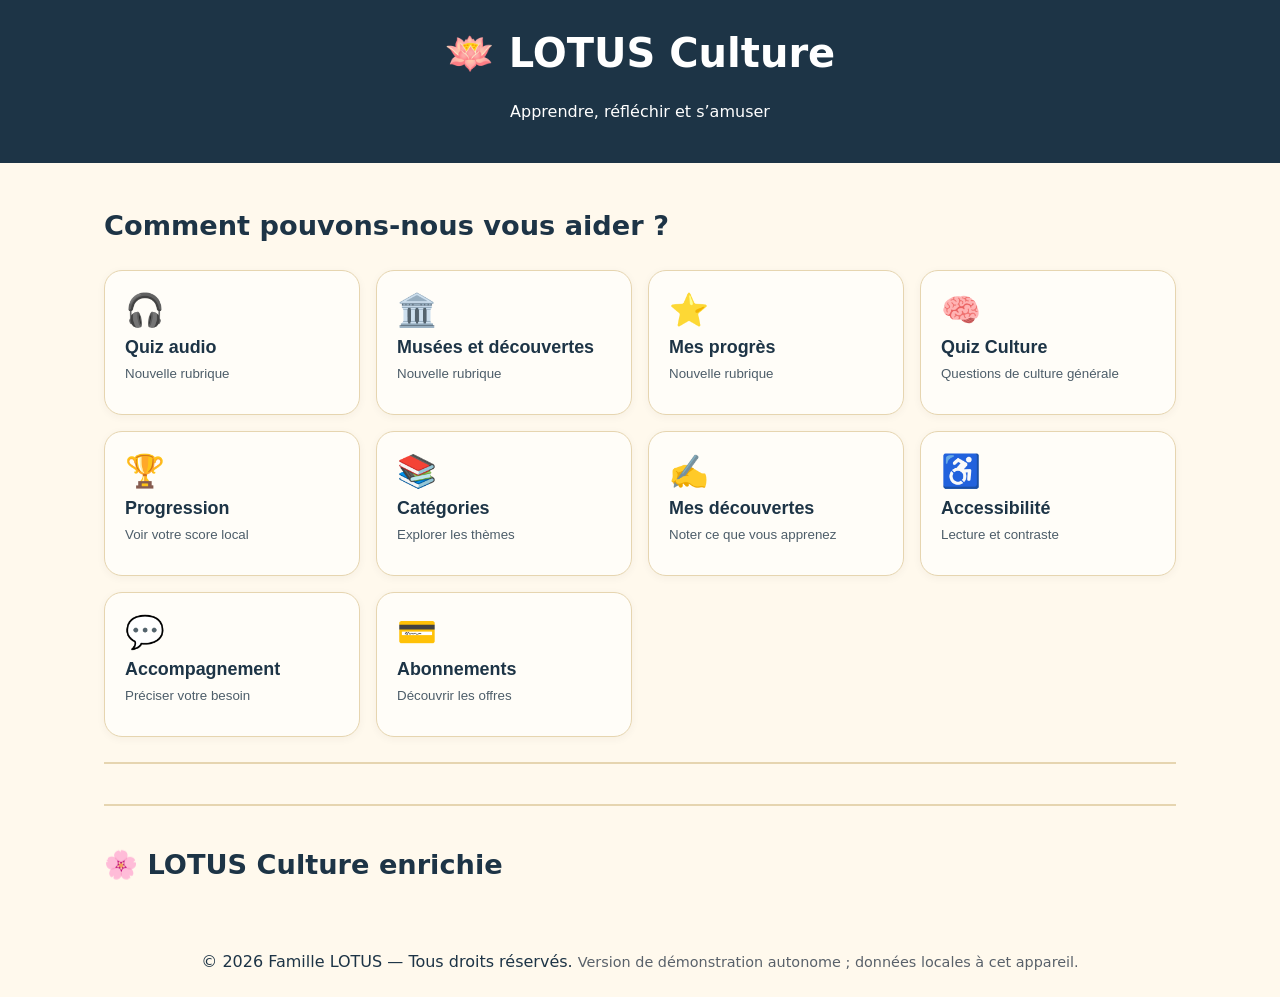
==== commit 317eff8d: "Add files via upload" ====
--- a/index.html
+++ b/index.html
@@ -1,6 +1,6 @@
 <!doctype html><html lang="fr"><head><meta charset="utf-8"><meta name="viewport" content="width=device-width,initial-scale=1"><meta name="theme-color" content="#1d3446"><title>LOTUS Culture</title><style>
 :root{--gold:#a77b2c;--cream:#fff9ed;--navy:#1d3446;--line:#e6d5b0}*{box-sizing:border-box}body{margin:0;background:var(--cream);color:var(--navy);font:16px/1.55 system-ui,-apple-system,sans-serif}header{padding:22px 16px;background:var(--navy);color:#fff;text-align:center}header h1{margin:0;font-size:clamp(1.6rem,6vw,2.5rem)}main{max-width:1100px;margin:auto;padding:20px 14px}h2{font-size:clamp(1.2rem,4vw,1.7rem);overflow-wrap:anywhere}.grid{display:grid;grid-template-columns:repeat(auto-fit,minmax(min(100%,230px),1fr));gap:16px}.tile,.panel{border:1px solid var(--line);border-radius:18px;background:#fffdf8;padding:20px;box-shadow:0 2px 8px #3c2b0b0c}.tile{width:100%;text-align:left;color:inherit;cursor:pointer;min-height:145px;display:flex;flex-direction:column;gap:8px;overflow-wrap:anywhere}.tile:focus-visible,button:focus-visible,input:focus-visible,textarea:focus-visible,select:focus-visible{outline:3px solid #1767b0;outline-offset:2px}.tile .picto{font-size:2rem}.tile strong{font-size:1.12rem}.tile span:last-child{color:#4d5d69}.panel{margin:18px 0}.panel[hidden]{display:none}label{display:block;margin:12px 0 4px;font-weight:650}input,textarea,select{width:100%;max-width:100%;padding:12px;border:1px solid #cdbb98;border-radius:10px;font:inherit;background:#fff}textarea{min-height:90px}button.action{padding:12px 16px;background:var(--navy);color:#fff;border:0;border-radius:10px;cursor:pointer;margin:8px 8px 8px 0;font:inherit}.note{font-size:.9rem;color:#59616a}.separator{margin-top:25px;border-top:2px solid var(--line);padding-top:15px}footer{text-align:center;padding:22px}.large{font-size:120%}.contrast{background:#fff;color:#111}.contrast .tile,.contrast .panel{background:#fff;color:#111;border:2px solid #111}.contrast header{background:#000;color:#fff}@media(max-width:480px){.grid{grid-template-columns:1fr}.tile{min-height:110px}main{padding:12px}header{padding:18px 10px}}@media(prefers-reduced-motion:reduce){*{scroll-behavior:auto!important}}
-</style></head><body><header><h1>🪷 LOTUS Culture</h1><p>Apprendre, réfléchir et s’amuser</p></header><main><h2>Comment pouvons-nous vous aider ?</h2><div class="grid"><button class="tile" onclick="openPanel('quiz')"><span class="picto" aria-hidden="true">🧠</span><strong>Quiz Culture</strong><span>Questions de culture générale</span></button><button class="tile" onclick="openPanel('progress')"><span class="picto" aria-hidden="true">🏆</span><strong>Progression</strong><span>Voir votre score local</span></button><button class="tile" onclick="openPanel('categories')"><span class="picto" aria-hidden="true">📚</span><strong>Catégories</strong><span>Explorer les thèmes</span></button><button class="tile" onclick="openPanel('notes')"><span class="picto" aria-hidden="true">✍️</span><strong>Mes découvertes</strong><span>Noter ce que vous apprenez</span></button><button class="tile" onclick="openPanel('access')"><span class="picto">♿</span><strong>Accessibilité</strong><span>Lecture et contraste</span></button><button class="tile" onclick="openPanel('support')"><span class="picto">💬</span><strong>Accompagnement</strong><span>Préciser votre besoin</span></button><button class="tile" onclick="openPanel('plans')"><span class="picto">💳</span><strong>Abonnements</strong><span>Découvrir les offres</span></button></div><div class="separator"></div><section class="panel" id="quiz" data-tool hidden><h2>🧠 Quiz Culture</h2><p>Mini-quiz de démonstration : cinq questions, score enregistré sur cet appareil.</p><div id="quizArea"></div><button class="action" onclick="startQuiz()">Démarrer / recommencer</button><button class="action" onclick="window.scrollTo({top:0,behavior:'smooth'})">↑ Retour aux rubriques</button></section><section class="panel" id="progress" data-tool hidden><h2>🏆 Progression</h2><p id="scoreInfo">Votre meilleur score apparaîtra ici.</p><button class="action" onclick="showScore()">Afficher mon score</button><button class="action" onclick="window.scrollTo({top:0,behavior:'smooth'})">↑ Retour aux rubriques</button></section><section class="panel" id="categories" data-tool hidden><h2>📚 Catégories</h2><p>Géographie, sciences, histoire, arts et vie quotidienne. Le mini-quiz inclus propose des questions de découverte ; le catalogue complet de votre application existante n’est pas reproduit ici.</p><button class="action" onclick="window.scrollTo({top:0,behavior:'smooth'})">↑ Retour aux rubriques</button></section><section class="panel" id="notes" data-tool hidden><h2>✍️ Mes découvertes</h2><label for="discovery">Une chose apprise</label><input id="discovery"><button class="action" onclick="addEntry('discovery','discoveries')">Ajouter</button><ul id="discoveries" data-list></ul><button class="action" onclick="window.scrollTo({top:0,behavior:'smooth'})">↑ Retour aux rubriques</button></section><section class="panel" id="access" data-tool hidden><h2>♿ Accessibilité</h2><p>Réglez votre confort de lecture.</p><button class="action" onclick="setSize()">Agrandir / réduire le texte</button><button class="action" onclick="setContrast()">Contraste renforcé</button><button class="action" onclick="window.scrollTo({top:0,behavior:'smooth'})">↑ Retour aux rubriques</button></section><section class="panel" id="support" data-tool hidden><h2>💬 Accompagnement</h2><label for="supportNeed">Quel est votre besoin ?</label><textarea id="supportNeed" data-save placeholder="Décrivez votre besoin"></textarea><button class="action" onclick="saveField('supportNeed')">Enregistrer</button><p class="note">Cet espace est un carnet personnel, pas une conversation avec une IA.</p><button class="action" onclick="window.scrollTo({top:0,behavior:'smooth'})">↑ Retour aux rubriques</button></section><section class="panel" id="plans" data-tool hidden><h2>💳 Abonnements</h2><p>Offres envisagées pour Famille LOTUS : gratuit, Premium 10 €/mois, Famille 200 €/an. Les paiements et droits d’accès ne sont pas activés dans cette version.</p><p class="note">Aucun paiement n’est collecté ici.</p><button class="action" onclick="window.scrollTo({top:0,behavior:'smooth'})">↑ Retour aux rubriques</button></section></main><footer>© 2026 Famille LOTUS — Tous droits réservés. <span class="note">Version de démonstration autonome ; données locales à cet appareil.</span></footer><script>
+</style></head><body><header><h1>🪷 LOTUS Culture</h1><p>Apprendre, réfléchir et s’amuser</p></header><main><h2>Comment pouvons-nous vous aider ?</h2><div class="grid"><button class="tile" onclick="openPanel('lotus_audio')"><span class="picto">🎧</span><strong>Quiz audio</strong><span>Nouvelle rubrique</span></button><button class="tile" onclick="openPanel('lotus_museum')"><span class="picto">🏛️</span><strong> Musées et découvertes</strong><span>Nouvelle rubrique</span></button><button class="tile" onclick="openPanel('lotus_progress')"><span class="picto">⭐</span><strong>Mes progrès</strong><span>Nouvelle rubrique</span></button><button class="tile" onclick="openPanel('quiz')"><span class="picto" aria-hidden="true">🧠</span><strong>Quiz Culture</strong><span>Questions de culture générale</span></button><button class="tile" onclick="openPanel('progress')"><span class="picto" aria-hidden="true">🏆</span><strong>Progression</strong><span>Voir votre score local</span></button><button class="tile" onclick="openPanel('categories')"><span class="picto" aria-hidden="true">📚</span><strong>Catégories</strong><span>Explorer les thèmes</span></button><button class="tile" onclick="openPanel('notes')"><span class="picto" aria-hidden="true">✍️</span><strong>Mes découvertes</strong><span>Noter ce que vous apprenez</span></button><button class="tile" onclick="openPanel('access')"><span class="picto">♿</span><strong>Accessibilité</strong><span>Lecture et contraste</span></button><button class="tile" onclick="openPanel('support')"><span class="picto">💬</span><strong>Accompagnement</strong><span>Préciser votre besoin</span></button><button class="tile" onclick="openPanel('plans')"><span class="picto">💳</span><strong>Abonnements</strong><span>Découvrir les offres</span></button></div><div class="separator"></div><section class="panel" id="quiz" data-tool hidden><h2>🧠 Quiz Culture</h2><p>Mini-quiz de démonstration : cinq questions, score enregistré sur cet appareil.</p><div id="quizArea"></div><button class="action" onclick="startQuiz()">Démarrer / recommencer</button><button class="action" onclick="window.scrollTo({top:0,behavior:'smooth'})">↑ Retour aux rubriques</button></section><section class="panel" id="progress" data-tool hidden><h2>🏆 Progression</h2><p id="scoreInfo">Votre meilleur score apparaîtra ici.</p><button class="action" onclick="showScore()">Afficher mon score</button><button class="action" onclick="window.scrollTo({top:0,behavior:'smooth'})">↑ Retour aux rubriques</button></section><section class="panel" id="categories" data-tool hidden><h2>📚 Catégories</h2><p>Géographie, sciences, histoire, arts et vie quotidienne. Le mini-quiz inclus propose des questions de découverte ; le catalogue complet de votre application existante n’est pas reproduit ici.</p><button class="action" onclick="window.scrollTo({top:0,behavior:'smooth'})">↑ Retour aux rubriques</button></section><section class="panel" id="notes" data-tool hidden><h2>✍️ Mes découvertes</h2><label for="discovery">Une chose apprise</label><input id="discovery"><button class="action" onclick="addEntry('discovery','discoveries')">Ajouter</button><ul id="discoveries" data-list></ul><button class="action" onclick="window.scrollTo({top:0,behavior:'smooth'})">↑ Retour aux rubriques</button></section><section class="panel" id="access" data-tool hidden><h2>♿ Accessibilité</h2><p>Réglez votre confort de lecture.</p><button class="action" onclick="setSize()">Agrandir / réduire le texte</button><button class="action" onclick="setContrast()">Contraste renforcé</button><button class="action" onclick="window.scrollTo({top:0,behavior:'smooth'})">↑ Retour aux rubriques</button></section><section class="panel" id="support" data-tool hidden><h2>💬 Accompagnement</h2><label for="supportNeed">Quel est votre besoin ?</label><textarea id="supportNeed" data-save placeholder="Décrivez votre besoin"></textarea><button class="action" onclick="saveField('supportNeed')">Enregistrer</button><p class="note">Cet espace est un carnet personnel, pas une conversation avec une IA.</p><button class="action" onclick="window.scrollTo({top:0,behavior:'smooth'})">↑ Retour aux rubriques</button></section><section class="panel" id="plans" data-tool hidden><h2>💳 Abonnements</h2><p>Offres envisagées pour Famille LOTUS : gratuit, Premium 10 €/mois, Famille 200 €/an. Les paiements et droits d’accès ne sont pas activés dans cette version.</p><p class="note">Aucun paiement n’est collecté ici.</p><button class="action" onclick="window.scrollTo({top:0,behavior:'smooth'})">↑ Retour aux rubriques</button></section><div class="separator"></div><h2>🌸 LOTUS Culture enrichie</h2><section class="panel" id="lotus_audio" data-tool hidden><h2>🎧 Quiz audio</h2><p>Écoutez une question avec la voix de votre appareil et choisissez la réponse.</p><p id="lotus_audio_question">Question : Quelle est la capitale de la Belgique ?</p><button class="action" onclick="lotusSpeakQuestion()">🔊 Écouter la question</button><div><button class="action" onclick="lotusAudioAnswer('Bruxelles')">Bruxelles</button><button class="action" onclick="lotusAudioAnswer('Liège')">Liège</button><button class="action" onclick="lotusAudioAnswer('Namur')">Namur</button></div><p id="lotus_audio_result" role="status"></p><button class="action" onclick="window.scrollTo({top:0,behavior:'smooth'})">↑ Retour aux rubriques</button></section><section class="panel" id="lotus_museum" data-tool hidden><h2>🏛️ Musées et découvertes</h2><p>Conservez les musées et œuvres que vous souhaitez découvrir.</p><label for="lotus_museum_notes">Musée, œuvre ou visite</label><textarea id="lotus_museum_notes" data-save placeholder="Musée à visiter, artiste à découvrir…"></textarea><button class="action" onclick="saveField('lotus_museum_notes')">Enregistrer</button><button class="action" onclick="window.scrollTo({top:0,behavior:'smooth'})">↑ Retour aux rubriques</button></section><section class="panel" id="lotus_progress" data-tool hidden><h2>⭐ Mes progrès</h2><p>Enregistrez vos objectifs culturels et vos découvertes.</p><label for="lotus_progress_notes">Objectifs et réalisations</label><textarea id="lotus_progress_notes" data-save placeholder="Ce que j’ai accompli…"></textarea><button class="action" onclick="saveField('lotus_progress_notes')">Enregistrer</button><button class="action" onclick="window.scrollTo({top:0,behavior:'smooth'})">↑ Retour aux rubriques</button></section></main><footer>© 2026 Famille LOTUS — Tous droits réservés. <span class="note">Version de démonstration autonome ; données locales à cet appareil.</span></footer><script>
 const $=id=>document.getElementById(id);const key=location.pathname.replace(/[^a-z0-9]/gi,'_');
 function openPanel(id){document.querySelectorAll('section[data-tool]').forEach(el=>el.hidden=el.id!==id);let el=$(id);if(el){el.hidden=false;el.scrollIntoView({behavior:'smooth',block:'start'});el.querySelector('h2')?.setAttribute('tabindex','-1');el.querySelector('h2')?.focus({preventScroll:true})}}
 function saveField(id){const el=$(id);if(!el)return;localStorage.setItem(key+'_'+id,el.value);alert('Enregistré sur cet appareil.');}
@@ -14,4 +14,13 @@
 function startQuiz(){quizIndex=0;quizScore=0;showQuestion()}
 function showQuestion(){const area=$('quizArea');area.replaceChildren();if(quizIndex>=questions.length){area.textContent='Terminé ! Score : '+quizScore+'/'+questions.length;const prev=Number(localStorage.getItem(key+'_best')||0);localStorage.setItem(key+'_best',Math.max(prev,quizScore));return}const q=questions[quizIndex];let p=document.createElement('p');p.textContent=(quizIndex+1)+'. '+q[0];area.appendChild(p);q[1].forEach((a,i)=>{let b=document.createElement('button');b.className='action';b.textContent=a;b.onclick=()=>{if(i===q[2])quizScore++;quizIndex++;showQuestion()};area.appendChild(b)})}
 function showScore(){$('scoreInfo').textContent='Meilleur score sur cet appareil : '+(localStorage.getItem(key+'_best')||0)+' / '+questions.length}
+
+// Extensions Famille LOTUS : démonstration autonome, données locales.
+function lotusDownloadText(id,filename){const el=document.getElementById(id);const blob=new Blob([el.value],{type:'text/plain;charset=utf-8'});const url=URL.createObjectURL(blob);const a=document.createElement('a');a.href=url;a.download=filename;a.click();setTimeout(()=>URL.revokeObjectURL(url),1000)}
+function lotusPreview(input,id){const img=document.getElementById(id);if(img.dataset.url)URL.revokeObjectURL(img.dataset.url);if(!input.files?.[0]){img.hidden=true;return}const u=URL.createObjectURL(input.files[0]);img.dataset.url=u;img.src=u;img.hidden=false}
+function lotusSpeakQuestion(){if(!('speechSynthesis' in window)){alert('Lecture vocale indisponible sur ce navigateur.');return}speechSynthesis.cancel();const u=new SpeechSynthesisUtterance('Quelle est la capitale de la Belgique ?');u.lang='fr-BE';speechSynthesis.speak(u)}
+function lotusAudioAnswer(v){const ok=v==='Bruxelles';document.getElementById('lotus_audio_result').textContent=ok?'Bonne réponse ! 🎉':'Essayez encore.';if(ok){const k='lotus_audio_success';localStorage.setItem(k,String(Number(localStorage.getItem(k)||0)+1))}}
+function lotusAddWarranty(){const item=document.getElementById('lotus_warranty_item').value.trim();const date=document.getElementById('lotus_warranty_date').value;if(!item||!date){alert('Indiquez le produit et la date.');return}const k='lotus_warranties_v1';const rows=JSON.parse(localStorage.getItem(k)||'[]');rows.push({item,date});localStorage.setItem(k,JSON.stringify(rows));lotusRenderWarranties()}
+function lotusRenderWarranties(){const list=document.getElementById('lotus_warranty_list');if(!list)return;list.replaceChildren();const rows=JSON.parse(localStorage.getItem('lotus_warranties_v1')||'[]');rows.forEach((r,i)=>{const li=document.createElement('li');li.textContent=r.item+' — '+r.date+' ';const b=document.createElement('button');b.textContent='Supprimer';b.onclick=()=>{rows.splice(i,1);localStorage.setItem('lotus_warranties_v1',JSON.stringify(rows));lotusRenderWarranties()};li.appendChild(b);list.appendChild(li)})}
+window.addEventListener('DOMContentLoaded',lotusRenderWarranties);
 </script></body></html>
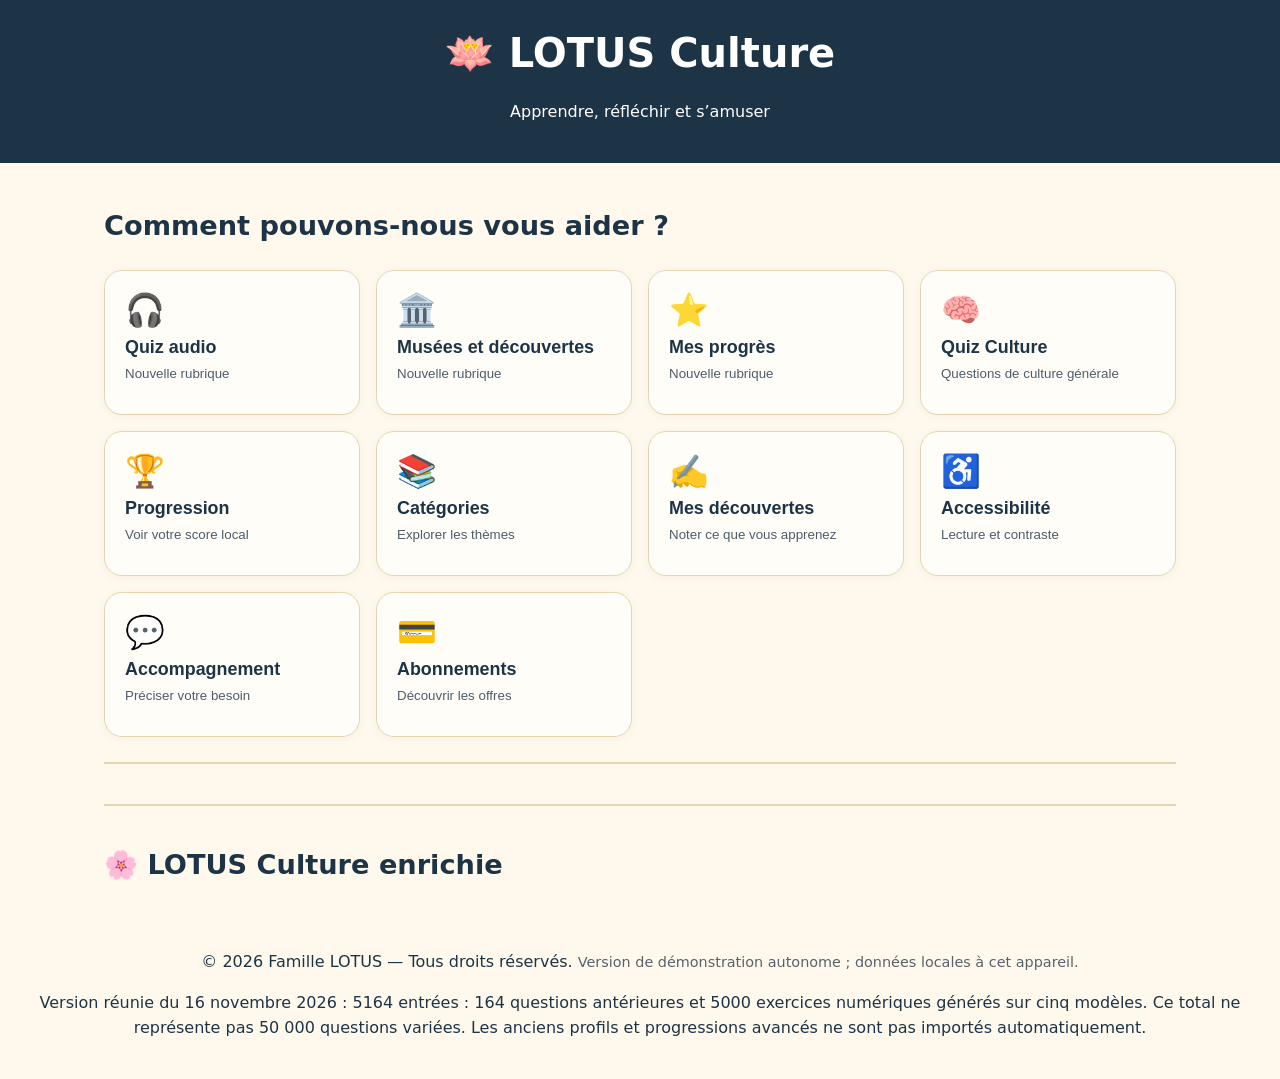
==== commit 81b089b7: "Add files via upload" ====
--- a/index.html
+++ b/index.html
@@ -1,6 +1,6 @@
 <!doctype html><html lang="fr"><head><meta charset="utf-8"><meta name="viewport" content="width=device-width,initial-scale=1"><meta name="theme-color" content="#1d3446"><title>LOTUS Culture</title><style>
 :root{--gold:#a77b2c;--cream:#fff9ed;--navy:#1d3446;--line:#e6d5b0}*{box-sizing:border-box}body{margin:0;background:var(--cream);color:var(--navy);font:16px/1.55 system-ui,-apple-system,sans-serif}header{padding:22px 16px;background:var(--navy);color:#fff;text-align:center}header h1{margin:0;font-size:clamp(1.6rem,6vw,2.5rem)}main{max-width:1100px;margin:auto;padding:20px 14px}h2{font-size:clamp(1.2rem,4vw,1.7rem);overflow-wrap:anywhere}.grid{display:grid;grid-template-columns:repeat(auto-fit,minmax(min(100%,230px),1fr));gap:16px}.tile,.panel{border:1px solid var(--line);border-radius:18px;background:#fffdf8;padding:20px;box-shadow:0 2px 8px #3c2b0b0c}.tile{width:100%;text-align:left;color:inherit;cursor:pointer;min-height:145px;display:flex;flex-direction:column;gap:8px;overflow-wrap:anywhere}.tile:focus-visible,button:focus-visible,input:focus-visible,textarea:focus-visible,select:focus-visible{outline:3px solid #1767b0;outline-offset:2px}.tile .picto{font-size:2rem}.tile strong{font-size:1.12rem}.tile span:last-child{color:#4d5d69}.panel{margin:18px 0}.panel[hidden]{display:none}label{display:block;margin:12px 0 4px;font-weight:650}input,textarea,select{width:100%;max-width:100%;padding:12px;border:1px solid #cdbb98;border-radius:10px;font:inherit;background:#fff}textarea{min-height:90px}button.action{padding:12px 16px;background:var(--navy);color:#fff;border:0;border-radius:10px;cursor:pointer;margin:8px 8px 8px 0;font:inherit}.note{font-size:.9rem;color:#59616a}.separator{margin-top:25px;border-top:2px solid var(--line);padding-top:15px}footer{text-align:center;padding:22px}.large{font-size:120%}.contrast{background:#fff;color:#111}.contrast .tile,.contrast .panel{background:#fff;color:#111;border:2px solid #111}.contrast header{background:#000;color:#fff}@media(max-width:480px){.grid{grid-template-columns:1fr}.tile{min-height:110px}main{padding:12px}header{padding:18px 10px}}@media(prefers-reduced-motion:reduce){*{scroll-behavior:auto!important}}
-</style></head><body><header><h1>🪷 LOTUS Culture</h1><p>Apprendre, réfléchir et s’amuser</p></header><main><h2>Comment pouvons-nous vous aider ?</h2><div class="grid"><button class="tile" onclick="openPanel('lotus_audio')"><span class="picto">🎧</span><strong>Quiz audio</strong><span>Nouvelle rubrique</span></button><button class="tile" onclick="openPanel('lotus_museum')"><span class="picto">🏛️</span><strong> Musées et découvertes</strong><span>Nouvelle rubrique</span></button><button class="tile" onclick="openPanel('lotus_progress')"><span class="picto">⭐</span><strong>Mes progrès</strong><span>Nouvelle rubrique</span></button><button class="tile" onclick="openPanel('quiz')"><span class="picto" aria-hidden="true">🧠</span><strong>Quiz Culture</strong><span>Questions de culture générale</span></button><button class="tile" onclick="openPanel('progress')"><span class="picto" aria-hidden="true">🏆</span><strong>Progression</strong><span>Voir votre score local</span></button><button class="tile" onclick="openPanel('categories')"><span class="picto" aria-hidden="true">📚</span><strong>Catégories</strong><span>Explorer les thèmes</span></button><button class="tile" onclick="openPanel('notes')"><span class="picto" aria-hidden="true">✍️</span><strong>Mes découvertes</strong><span>Noter ce que vous apprenez</span></button><button class="tile" onclick="openPanel('access')"><span class="picto">♿</span><strong>Accessibilité</strong><span>Lecture et contraste</span></button><button class="tile" onclick="openPanel('support')"><span class="picto">💬</span><strong>Accompagnement</strong><span>Préciser votre besoin</span></button><button class="tile" onclick="openPanel('plans')"><span class="picto">💳</span><strong>Abonnements</strong><span>Découvrir les offres</span></button></div><div class="separator"></div><section class="panel" id="quiz" data-tool hidden><h2>🧠 Quiz Culture</h2><p>Mini-quiz de démonstration : cinq questions, score enregistré sur cet appareil.</p><div id="quizArea"></div><button class="action" onclick="startQuiz()">Démarrer / recommencer</button><button class="action" onclick="window.scrollTo({top:0,behavior:'smooth'})">↑ Retour aux rubriques</button></section><section class="panel" id="progress" data-tool hidden><h2>🏆 Progression</h2><p id="scoreInfo">Votre meilleur score apparaîtra ici.</p><button class="action" onclick="showScore()">Afficher mon score</button><button class="action" onclick="window.scrollTo({top:0,behavior:'smooth'})">↑ Retour aux rubriques</button></section><section class="panel" id="categories" data-tool hidden><h2>📚 Catégories</h2><p>Géographie, sciences, histoire, arts et vie quotidienne. Le mini-quiz inclus propose des questions de découverte ; le catalogue complet de votre application existante n’est pas reproduit ici.</p><button class="action" onclick="window.scrollTo({top:0,behavior:'smooth'})">↑ Retour aux rubriques</button></section><section class="panel" id="notes" data-tool hidden><h2>✍️ Mes découvertes</h2><label for="discovery">Une chose apprise</label><input id="discovery"><button class="action" onclick="addEntry('discovery','discoveries')">Ajouter</button><ul id="discoveries" data-list></ul><button class="action" onclick="window.scrollTo({top:0,behavior:'smooth'})">↑ Retour aux rubriques</button></section><section class="panel" id="access" data-tool hidden><h2>♿ Accessibilité</h2><p>Réglez votre confort de lecture.</p><button class="action" onclick="setSize()">Agrandir / réduire le texte</button><button class="action" onclick="setContrast()">Contraste renforcé</button><button class="action" onclick="window.scrollTo({top:0,behavior:'smooth'})">↑ Retour aux rubriques</button></section><section class="panel" id="support" data-tool hidden><h2>💬 Accompagnement</h2><label for="supportNeed">Quel est votre besoin ?</label><textarea id="supportNeed" data-save placeholder="Décrivez votre besoin"></textarea><button class="action" onclick="saveField('supportNeed')">Enregistrer</button><p class="note">Cet espace est un carnet personnel, pas une conversation avec une IA.</p><button class="action" onclick="window.scrollTo({top:0,behavior:'smooth'})">↑ Retour aux rubriques</button></section><section class="panel" id="plans" data-tool hidden><h2>💳 Abonnements</h2><p>Offres envisagées pour Famille LOTUS : gratuit, Premium 10 €/mois, Famille 200 €/an. Les paiements et droits d’accès ne sont pas activés dans cette version.</p><p class="note">Aucun paiement n’est collecté ici.</p><button class="action" onclick="window.scrollTo({top:0,behavior:'smooth'})">↑ Retour aux rubriques</button></section><div class="separator"></div><h2>🌸 LOTUS Culture enrichie</h2><section class="panel" id="lotus_audio" data-tool hidden><h2>🎧 Quiz audio</h2><p>Écoutez une question avec la voix de votre appareil et choisissez la réponse.</p><p id="lotus_audio_question">Question : Quelle est la capitale de la Belgique ?</p><button class="action" onclick="lotusSpeakQuestion()">🔊 Écouter la question</button><div><button class="action" onclick="lotusAudioAnswer('Bruxelles')">Bruxelles</button><button class="action" onclick="lotusAudioAnswer('Liège')">Liège</button><button class="action" onclick="lotusAudioAnswer('Namur')">Namur</button></div><p id="lotus_audio_result" role="status"></p><button class="action" onclick="window.scrollTo({top:0,behavior:'smooth'})">↑ Retour aux rubriques</button></section><section class="panel" id="lotus_museum" data-tool hidden><h2>🏛️ Musées et découvertes</h2><p>Conservez les musées et œuvres que vous souhaitez découvrir.</p><label for="lotus_museum_notes">Musée, œuvre ou visite</label><textarea id="lotus_museum_notes" data-save placeholder="Musée à visiter, artiste à découvrir…"></textarea><button class="action" onclick="saveField('lotus_museum_notes')">Enregistrer</button><button class="action" onclick="window.scrollTo({top:0,behavior:'smooth'})">↑ Retour aux rubriques</button></section><section class="panel" id="lotus_progress" data-tool hidden><h2>⭐ Mes progrès</h2><p>Enregistrez vos objectifs culturels et vos découvertes.</p><label for="lotus_progress_notes">Objectifs et réalisations</label><textarea id="lotus_progress_notes" data-save placeholder="Ce que j’ai accompli…"></textarea><button class="action" onclick="saveField('lotus_progress_notes')">Enregistrer</button><button class="action" onclick="window.scrollTo({top:0,behavior:'smooth'})">↑ Retour aux rubriques</button></section></main><footer>© 2026 Famille LOTUS — Tous droits réservés. <span class="note">Version de démonstration autonome ; données locales à cet appareil.</span></footer><script>
+</style></head><body><header><h1>🪷 LOTUS Culture</h1><p>Apprendre, réfléchir et s’amuser</p></header><main><h2>Comment pouvons-nous vous aider ?</h2><div class="grid"><button class="tile" onclick="openPanel('lotus_audio')"><span class="picto">🎧</span><strong>Quiz audio</strong><span>Nouvelle rubrique</span></button><button class="tile" onclick="openPanel('lotus_museum')"><span class="picto">🏛️</span><strong> Musées et découvertes</strong><span>Nouvelle rubrique</span></button><button class="tile" onclick="openPanel('lotus_progress')"><span class="picto">⭐</span><strong>Mes progrès</strong><span>Nouvelle rubrique</span></button><button class="tile" onclick="openPanel('quiz')"><span class="picto" aria-hidden="true">🧠</span><strong>Quiz Culture</strong><span>Questions de culture générale</span></button><button class="tile" onclick="openPanel('progress')"><span class="picto" aria-hidden="true">🏆</span><strong>Progression</strong><span>Voir votre score local</span></button><button class="tile" onclick="openPanel('categories')"><span class="picto" aria-hidden="true">📚</span><strong>Catégories</strong><span>Explorer les thèmes</span></button><button class="tile" onclick="openPanel('notes')"><span class="picto" aria-hidden="true">✍️</span><strong>Mes découvertes</strong><span>Noter ce que vous apprenez</span></button><button class="tile" onclick="openPanel('access')"><span class="picto">♿</span><strong>Accessibilité</strong><span>Lecture et contraste</span></button><button class="tile" onclick="openPanel('support')"><span class="picto">💬</span><strong>Accompagnement</strong><span>Préciser votre besoin</span></button><button class="tile" onclick="openPanel('plans')"><span class="picto">💳</span><strong>Abonnements</strong><span>Découvrir les offres</span></button></div><div class="separator"></div><section class="panel" id="quiz" data-tool hidden><h2>🧠 Quiz Culture</h2><p>Mini-quiz de démonstration : cinq questions, score enregistré sur cet appareil.</p><div id="quizArea"></div><button class="action" onclick="startQuiz()">Démarrer / recommencer</button><button class="action" onclick="window.scrollTo({top:0,behavior:'smooth'})">↑ Retour aux rubriques</button></section><section class="panel" id="progress" data-tool hidden><h2>🏆 Progression</h2><p id="scoreInfo">Votre meilleur score apparaîtra ici.</p><button class="action" onclick="showScore()">Afficher mon score</button><button class="action" onclick="window.scrollTo({top:0,behavior:'smooth'})">↑ Retour aux rubriques</button></section><section class="panel" id="categories" data-tool hidden><h2>📚 Catégories</h2><p>Géographie, sciences, histoire, arts et vie quotidienne. Le mini-quiz inclus propose des questions de découverte ; le catalogue complet de votre application existante n’est pas reproduit ici.</p><button class="action" onclick="window.scrollTo({top:0,behavior:'smooth'})">↑ Retour aux rubriques</button></section><section class="panel" id="notes" data-tool hidden><h2>✍️ Mes découvertes</h2><label for="discovery">Une chose apprise</label><input id="discovery"><button class="action" onclick="addEntry('discovery','discoveries')">Ajouter</button><ul id="discoveries" data-list></ul><button class="action" onclick="window.scrollTo({top:0,behavior:'smooth'})">↑ Retour aux rubriques</button></section><section class="panel" id="access" data-tool hidden><h2>♿ Accessibilité</h2><p>Réglez votre confort de lecture.</p><button class="action" onclick="setSize()">Agrandir / réduire le texte</button><button class="action" onclick="setContrast()">Contraste renforcé</button><button class="action" onclick="window.scrollTo({top:0,behavior:'smooth'})">↑ Retour aux rubriques</button></section><section class="panel" id="support" data-tool hidden><h2>💬 Accompagnement</h2><label for="supportNeed">Quel est votre besoin ?</label><textarea id="supportNeed" data-save placeholder="Décrivez votre besoin"></textarea><button class="action" onclick="saveField('supportNeed')">Enregistrer</button><p class="note">Cet espace est un carnet personnel, pas une conversation avec une IA.</p><button class="action" onclick="window.scrollTo({top:0,behavior:'smooth'})">↑ Retour aux rubriques</button></section><section class="panel" id="plans" data-tool hidden><h2>💳 Abonnements</h2><p>Offres envisagées pour Famille LOTUS : gratuit, Premium 10 €/mois, Famille 200 €/an. Les paiements et droits d’accès ne sont pas activés dans cette version.</p><p class="note">Aucun paiement n’est collecté ici.</p><button class="action" onclick="window.scrollTo({top:0,behavior:'smooth'})">↑ Retour aux rubriques</button></section><div class="separator"></div><h2>🌸 LOTUS Culture enrichie</h2><section class="panel" id="lotus_audio" data-tool hidden><h2>🎧 Quiz audio</h2><p>Écoutez une question avec la voix de votre appareil et choisissez la réponse.</p><p id="lotus_audio_question">Question : Quelle est la capitale de la Belgique ?</p><button class="action" onclick="lotusSpeakQuestion()">🔊 Écouter la question</button><div><button class="action" onclick="lotusAudioAnswer('Bruxelles')">Bruxelles</button><button class="action" onclick="lotusAudioAnswer('Liège')">Liège</button><button class="action" onclick="lotusAudioAnswer('Namur')">Namur</button></div><p id="lotus_audio_result" role="status"></p><button class="action" onclick="window.scrollTo({top:0,behavior:'smooth'})">↑ Retour aux rubriques</button></section><section class="panel" id="lotus_museum" data-tool hidden><h2>🏛️ Musées et découvertes</h2><p>Conservez les musées et œuvres que vous souhaitez découvrir.</p><label for="lotus_museum_notes">Musée, œuvre ou visite</label><textarea id="lotus_museum_notes" data-save placeholder="Musée à visiter, artiste à découvrir…"></textarea><button class="action" onclick="saveField('lotus_museum_notes')">Enregistrer</button><button class="action" onclick="window.scrollTo({top:0,behavior:'smooth'})">↑ Retour aux rubriques</button></section><section class="panel" id="lotus_progress" data-tool hidden><h2>⭐ Mes progrès</h2><p>Enregistrez vos objectifs culturels et vos découvertes.</p><label for="lotus_progress_notes">Objectifs et réalisations</label><textarea id="lotus_progress_notes" data-save placeholder="Ce que j’ai accompli…"></textarea><button class="action" onclick="saveField('lotus_progress_notes')">Enregistrer</button><button class="action" onclick="window.scrollTo({top:0,behavior:'smooth'})">↑ Retour aux rubriques</button></section></main><footer>© 2026 Famille LOTUS — Tous droits réservés. <span class="note">Version de démonstration autonome ; données locales à cet appareil.</span><p>Version réunie du 16 novembre 2026 : 5164 entrées : 164 questions antérieures et 5000 exercices numériques générés sur cinq modèles. Ce total ne représente pas 50 000 questions variées. Les anciens profils et progressions avancés ne sont pas importés automatiquement.</p></footer><script>
 const $=id=>document.getElementById(id);const key=location.pathname.replace(/[^a-z0-9]/gi,'_');
 function openPanel(id){document.querySelectorAll('section[data-tool]').forEach(el=>el.hidden=el.id!==id);let el=$(id);if(el){el.hidden=false;el.scrollIntoView({behavior:'smooth',block:'start'});el.querySelector('h2')?.setAttribute('tabindex','-1');el.querySelector('h2')?.focus({preventScroll:true})}}
 function saveField(id){const el=$(id);if(!el)return;localStorage.setItem(key+'_'+id,el.value);alert('Enregistré sur cet appareil.');}
@@ -10,9 +10,9 @@
 function setSize(){document.body.classList.toggle('large')};function setContrast(){document.body.classList.toggle('contrast')}
 window.addEventListener('DOMContentLoaded',()=>{loadFields();document.querySelectorAll('[data-list]').forEach(el=>renderEntries(el.id))});
 
-const questions=[["Quelle est la capitale de la Belgique ?", ["Bruxelles", "Anvers", "Gand"], 0], ["Combien de continents compte-t-on généralement ?", ["5", "6", "7"], 2], ["Quel astre éclaire la Terre le jour ?", ["La Lune", "Le Soleil", "Mars"], 1], ["Quel océan borde la côte ouest de l’Europe ?", ["Pacifique", "Atlantique", "Indien"], 1], ["Quel est le symbole chimique de l’eau ?", ["H2O", "CO2", "O2"], 0]];let quizIndex=0,quizScore=0;
+const questions=[["Qui réalise Titanic (1997) ?", ["James Cameron", "Steven Spielberg", "Tim Burton", "George Lucas"], 0], ["Dans quelle saga apparaît Dark Vador ?", ["Star Wars", "Harry Potter", "Jurassic Park", "Le Seigneur des anneaux"], 0], ["Quel studio produit Toy Story (1995) ?", ["Pixar", "DreamWorks", "Studio Ghibli", "Aardman"], 0], ["Dans quel pays a été produit Le Voyage de Chihiro ?", ["Le Japon", "Le Canada", "Le Brésil", "L’Italie"], 0], ["Quel métier consiste à assembler les plans d’un film ?", ["Le montage", "Le doublage", "Le casting", "Le maquillage"], 0], ["Quelle récompense est associée au Festival de Cannes ?", ["La Palme d’or", "Le Ballon d’or", "Le prix Nobel", "La médaille Fields"], 0], ["Quel film met en scène un ogre vert et un âne bavard ?", ["Shrek", "Bambi", "Ratatouille", "Coco"], 0], ["Que désigne la bande originale d’un film ?", ["Sa musique", "Son affiche", "Son budget", "Sa durée"], 0], ["Qui joue Jack dans Titanic (1997) ?", ["Leonardo DiCaprio", "Tom Hanks", "Omar Sy", "Daniel Radcliffe"], 0], ["Qui joue Hermione Granger dans les films Harry Potter ?", ["Emma Watson", "Emma Stone", "Kate Winslet", "Audrey Tautou"], 0], ["Qui incarne Mr Bean ?", ["Rowan Atkinson", "Hugh Grant", "Jim Carrey", "Colin Firth"], 0], ["Qui joue Amélie dans Le Fabuleux Destin d’Amélie Poulain ?", ["Audrey Tautou", "Marion Cotillard", "Juliette Binoche", "Catherine Deneuve"], 0], ["Qui joue Forrest Gump dans le film de 1994 ?", ["Tom Hanks", "Brad Pitt", "Will Smith", "Harrison Ford"], 0], ["Qui joue Rose dans Titanic (1997) ?", ["Kate Winslet", "Julia Roberts", "Meryl Streep", "Nicole Kidman"], 0], ["Qui joue Indiana Jones dans Les Aventuriers de l’arche perdue ?", ["Harrison Ford", "Sean Connery", "Matt Damon", "Keanu Reeves"], 0], ["Qui joue Driss dans Intouchables (2011) ?", ["Omar Sy", "Dany Boon", "Jean Dujardin", "Kad Merad"], 0], ["À quel pays les sushis sont-ils traditionnellement associés ?", ["Le Japon", "Le Pérou", "La Grèce", "La Belgique"], 0], ["Quel ingrédient est la base du guacamole ?", ["L’avocat", "La pomme de terre", "Le pois chiche", "La betterave"], 0], ["À quelle région d’Espagne la paella est-elle traditionnellement associée ?", ["Valence", "La Galice", "La Cantabrie", "Les Asturies"], 0], ["Quel ingrédient est la base du houmous traditionnel ?", ["Le pois chiche", "La lentille verte", "Le riz", "Le maïs"], 0], ["Quelle pâte utilise-t-on pour les lasagnes ?", ["Des feuilles de pâtes", "La pâte feuilletée", "La pâte sablée", "La pâte à choux"], 0], ["Quelles feuilles utilise-t-on traditionnellement dans le saka-saka ?", ["Les feuilles de manioc", "Les feuilles de menthe", "La laitue", "La roquette"], 0], ["Quel dessert italien associe mascarpone, café et biscuits ?", ["Le tiramisu", "Le baklava", "Le mochi", "Le crumble"], 0], ["Quelle préparation belge est cuite entre deux plaques alvéolées ?", ["La gaufre", "Le spéculoos", "La meringue", "Le clafoutis"], 0], ["Quel animal est un mammifère marin ?", ["Le dauphin", "Le requin", "La sardine", "La méduse"], 0], ["Combien de pattes possède un insecte adulte ?", ["Six", "Quatre", "Huit", "Dix"], 0], ["Quel mammifère pond des œufs ?", ["L’ornithorynque", "Le chat", "La baleine", "Le cheval"], 0], ["Quel organe permet aux poissons de prélever l’oxygène de l’eau ?", ["Les branchies", "Les plumes", "Les poumons uniquement", "La coquille"], 0], ["À quel groupe appartiennent les grenouilles ?", ["Les amphibiens", "Les oiseaux", "Les insectes", "Les mammifères"], 0], ["Quel animal possède huit bras ?", ["La pieuvre", "Le crabe", "L’étoile de mer", "Le homard"], 0], ["Quel animal passe par un stade de chenille ?", ["Le papillon", "Le lézard", "Le moineau", "Le lapin"], 0], ["Quel oiseau incapable de voler vit naturellement en Antarctique ?", ["Le manchot empereur", "L’aigle royal", "L’hirondelle", "Le rouge-gorge"], 0], ["Quelle est la valeur décimale de 3/4 ?", ["0,75", "0,34", "0,25", "1,25"], 0], ["Combien vaut 15 % de 200 ?", ["30", "15", "20", "45"], 0], ["Résous 2x + 3 = 11.", ["x = 4", "x = 7", "x = 5", "x = 8"], 0], ["Quelle est l’aire d’un rectangle de 6 cm sur 4 cm ?", ["24 cm²", "20 cm²", "10 cm²", "24 cm"], 0], ["Quel est le verbe dans « Les enfants jouent dehors » ?", ["jouent", "enfants", "Les", "dehors"], 0], ["Quel mot est un synonyme de « heureux » ?", ["content", "triste", "lointain", "rapide"], 0], ["Quel est le pluriel de « un cheval » ?", ["des chevaux", "des chevals", "des cheval", "des chevaus"], 0], ["Quel temps est utilisé dans « nous avons terminé » ?", ["Le passé composé", "Le futur simple", "L’imparfait", "Le présent"], 0], ["En quelle année commence la Révolution française ?", ["1789", "1492", "1815", "1914"], 0], ["En quelle année la Belgique devient-elle indépendante ?", ["1830", "1789", "1918", "1945"], 0], ["Quelle période suit l’Antiquité dans la périodisation européenne habituelle ?", ["Le Moyen Âge", "La Préhistoire", "L’époque contemporaine", "Les Temps modernes"], 0], ["En quelle année se termine la Seconde Guerre mondiale ?", ["1945", "1918", "1939", "1960"], 0], ["Quelle est la capitale de la Belgique ?", ["Bruxelles", "Anvers", "Namur", "Liège"], 0], ["Sur quel continent se trouve la République démocratique du Congo ?", ["L’Afrique", "L’Asie", "L’Europe", "L’Océanie"], 0], ["Quel repère partage la Terre en hémisphères nord et sud ?", ["L’équateur", "Le méridien de Greenwich", "Le tropique du Cancer", "Le cercle polaire arctique"], 0], ["Quelle grandeur mesure une position au nord ou au sud de l’équateur ?", ["La latitude", "La longitude", "L’altitude", "La superficie"], 0], ["Quelle formule chimique désigne l’eau ?", ["H₂O", "CO₂", "O₂", "NaCl"], 0], ["Quelle unité mesure une force dans le Système international ?", ["Le newton", "Le watt", "Le joule", "Le volt"], 0], ["Comment les plantes vertes produisent-elles des sucres avec la lumière ?", ["Par photosynthèse", "Par fusion", "Par condensation", "Par digestion"], 0], ["Quel appareil mesure l’intensité du courant électrique ?", ["Un ampèremètre", "Un thermomètre", "Un baromètre", "Un chronomètre"], 0], ["Que signifie « friendship » ?", ["L’amitié", "Le voyage", "La maison", "Le travail"], 0], ["Complète : « She … a book every evening. »", ["reads", "read", "reading", "to read"], 0], ["Quel est le prétérit de « go » ?", ["went", "goed", "gone", "goes"], 0], ["Comment dit-on « bibliothèque » en anglais ?", ["library", "bookshop", "bakery", "kitchen"], 0], ["Quelle est la dérivée de f(x) = x² ?", ["2x", "x", "x³", "2"], 0], ["Quelle est une primitive de f(x) = 2x ?", ["x²", "2", "2x²", "x³"], 0], ["Quelle est la limite de 1/x quand x tend vers +∞ ?", ["0", "1", "+∞", "−∞"], 0], ["Si f est dérivable en a, que peut-on en déduire ?", ["f est continue en a", "f est constante", "f est positive", "f est périodique"], 0], ["Quelle est la moyenne de 2, 4 et 6 ?", ["4", "3", "6", "12"], 0], ["Si A et B sont indépendants, que vaut P(A ∩ B) ?", ["P(A) × P(B)", "P(A) + P(B)", "P(A) − P(B)", "1"], 0], ["Quelle est la médiane de 1, 3, 8, 10, 12 ?", ["8", "3", "10", "6,8"], 0], ["Comment s’appelle la racine carrée de la variance ?", ["L’écart-type", "La médiane", "La moyenne", "L’étendue"], 0], ["Quelle structure suit le principe « premier entré, premier sorti » ?", ["Une file FIFO", "Une pile LIFO", "Un arbre binaire", "Un ensemble non ordonné"], 0], ["Quelle complexité décrit une recherche dichotomique dans un tableau trié ?", ["O(log n)", "O(n²)", "O(n!)", "O(2ⁿ)"], 0], ["À quoi sert une clé primaire dans une base relationnelle ?", ["À identifier une ligne de manière unique", "À chiffrer toute la base", "À trier tous les textes", "À supprimer les relations"], 0], ["Quelle base utilise le système binaire ?", ["La base 2", "La base 8", "La base 10", "La base 16"], 0], ["Quel organite est un lieu majeur de production d’ATP chez les eucaryotes ?", ["La mitochondrie", "Le nucléole", "Le lysosome", "L’appareil de Golgi"], 0], ["Quelles bases s’apparient dans l’ADN double brin ?", ["A avec T, et C avec G", "A avec C, et T avec G", "A avec G, et C avec T", "A avec U, et C avec T"], 0], ["Quel processus produit un ARN à partir d’un modèle d’ADN ?", ["La transcription", "La traduction", "La mitose", "L’exocytose"], 0], ["Que synthétisent les ribosomes ?", ["Des protéines", "Des chromosomes", "Des lipides uniquement", "De l’ADN"], 0], ["Que mesure le coût d’opportunité d’un choix ?", ["La valeur de la meilleure option abandonnée", "Tous les coûts passés", "Uniquement la taxe payée", "Le bénéfice comptable total"], 0], ["Que décrit l’élasticité-prix de la demande ?", ["La sensibilité de la quantité demandée au prix", "La masse d’un produit", "Le salaire absolu", "La date de livraison"], 0], ["Que représente le PIB ?", ["La production finale sur un territoire pendant une période", "La fortune de chaque habitant", "Toutes les ventes intermédiaires additionnées", "Uniquement les exportations"], 0], ["Comment nomme-t-on une hausse durable et générale du niveau des prix ?", ["L’inflation", "La déflation", "La récession", "La productivité"], 0], ["Quel élément permet de retrouver précisément une source citée ?", ["Une référence bibliographique", "Une opinion personnelle", "Une couleur de titre", "Un pseudonyme inventé"], 0], ["Une corrélation suffit-elle à démontrer une causalité ?", ["Non", "Oui, toujours", "Seulement si elle est positive", "Seulement si elle est négative"], 0], ["Que faut-il faire lors d’une citation textuelle ?", ["Signaler la citation et indiquer la source", "Changer seulement la police", "Retirer le nom de l’auteur", "La présenter comme sa propre idée"], 0], ["Que permet un groupe témoin dans une expérience ?", ["Comparer avec une situation de référence", "Garantir le résultat attendu", "Supprimer toutes les erreurs", "Éviter de décrire la méthode"], 0], ["Quelle planète est surnommée la planète rouge ?", ["Mars", "Vénus", "Neptune", "Mercure"], 0], ["Quelle langue est principalement parlée au Brésil ?", ["Le portugais", "L’espagnol", "L’italien", "Le français"], 0], ["Quel organe produit la bile ?", ["Le foie", "La vésicule biliaire", "Le pancréas", "L’estomac"], 0], ["Un objet est à la même distance des deux foyers d’une ellipse. Sur quelle droite se trouve-t-il nécessairement ?", ["La médiatrice du segment des foyers", "La droite des foyers uniquement", "Une tangente quelconque", "La directrice de l’ellipse"], 0], ["Complète : 2, 4, 6, 8, …", ["10", "9", "11", "12"], 0], ["Tous les A sont B. Aucun B n’est C. Un A peut-il être C ?", ["Non", "Oui", "Toujours", "Seulement parfois"], 0], ["Un dé équilibré est lancé. Sachant que le résultat est pair, quelle est la probabilité qu’il soit supérieur à 3 ?", ["2/3", "1/2", "1/3", "1/6"], 0], ["Trois boîtes A, B, C : A dit « l’or est dans B » ; B dit « l’or n’est pas dans B » ; C dit « l’or n’est pas dans A ». Une seule inscription est vraie. Où est l’or ?", ["A", "B", "C", "Impossible à déterminer"], 0], ["Observe : livre, lune, vélo. Quel mot est au milieu ?", ["lune", "livre", "vélo", "soleil"], 0], ["Observe : A7, B3, C9, D2. Quelle paire contient le plus grand chiffre ?", ["C9", "A7", "B3", "D2"], 0], ["Observe : 7, 2, 9, 4, 7, 1. Quel nombre est immédiatement avant la deuxième occurrence de 7 ?", ["4", "2", "9", "1"], 0], ["Observe : AB12, BA21, AC31, CA13, AB21. Quel code combine les lettres du premier et les chiffres du deuxième ?", ["AB21", "BA12", "AC21", "CA31"], 0], ["Combien de cordes possède habituellement une guitare classique ?", ["Six", "Quatre", "Sept", "Huit"], 0], ["Quel genre musical est traditionnellement associé au Portugal ?", ["Le fado", "Le reggae", "Le tango", "La samba"], 0], ["Dans une mesure à 6/8, combien de croches sont écrites par mesure ?", ["Six", "Trois", "Huit", "Douze"], 0], ["Quel intervalle sépare do de fa dièse dans le tempérament égal à douze sons ?", ["Un triton", "Une tierce majeure", "Une quinte juste", "Une sixte mineure"], 0], ["Dans quel film d’animation un rat rêve-t-il de devenir cuisinier ?", ["Ratatouille", "Coco", "Shrek", "Bambi"], 0], ["Au cinéma, que désigne le hors-champ ?", ["Ce qui se trouve en dehors du cadre filmé", "Uniquement la musique", "La durée du générique", "Le budget du tournage"], 0], ["Qu’est-ce qu’un plan-séquence ?", ["Une scène filmée en un plan continu", "Une suite de photographies fixes", "Un plan toujours filmé au ralenti", "Une scène sans son"], 0], ["Une musique extradiégétique est une musique…", ["Que les personnages ne sont pas censés entendre", "Jouée par un personnage à l’écran", "Toujours improvisée au tournage", "Toujours issue d’une radio visible"], 0], ["Quel acteur joue Harry Potter dans les huit films principaux ?", ["Daniel Radcliffe", "Rupert Grint", "Tom Felton", "Elijah Wood"], 0], ["Que fait une doublure lumière ?", ["Elle remplace un interprète pendant les réglages techniques", "Elle traduit les dialogues", "Elle écrit le scénario", "Elle réalise les cascades uniquement"], 0], ["Quelle différence existe entre le personnage et l’interprète ?", ["Le personnage appartient à la fiction ; l’interprète lui donne vie", "Ce sont toujours la même personne réelle", "Le personnage dirige toujours le film", "L’interprète n’apparaît jamais à l’image"], 0], ["Un interprète garde l’intensité et le placement d’un geste identiques d’une prise à l’autre. Quel besoin cela sert-il ?", ["La continuité des raccords au montage", "Le changement de focale automatique", "L’étalonnage du son", "La création du générique"], 0], ["Dans quel pays le risotto est-il une spécialité traditionnelle ?", ["L’Italie", "Le Japon", "Le Mexique", "La Suède"], 0], ["Quel produit est à la base du tofu ?", ["Le soja", "Le blé", "Le lait de vache", "La pomme de terre"], 0], ["Pourquoi tempère-t-on le chocolat ?", ["Pour organiser la cristallisation du beurre de cacao", "Pour supprimer tout son sucre", "Pour le faire fermenter", "Pour éliminer tout son beurre de cacao"], 0], ["Dans une mayonnaise classique, quel constituant du jaune aide à stabiliser l’émulsion ?", ["La lécithine", "Le gluten", "L’amidon", "La cellulose"], 0], ["Quel animal est un félin ?", ["Le tigre", "Le loup", "Le renard", "Le cheval"], 0], ["Que signifie « animal nocturne » ?", ["Principalement actif la nuit", "Toujours aveugle", "Vivant uniquement sous terre", "Ne dormant jamais"], 0], ["Les oiseaux et les mammifères sont généralement…", ["Endothermes", "Tous ovipares", "Tous dépourvus de poumons", "Tous aquatiques"], 0], ["Chez les mammifères, quel vaisseau transporte le sang du ventricule droit vers les poumons ?", ["L’artère pulmonaire", "La veine pulmonaire", "L’aorte", "La veine cave"], 0], ["Combien font 8 × 7 ?", ["56", "54", "63", "48"], 0], ["Une veste de 80 € est soldée à −25 %. Quel est son nouveau prix ?", ["60 €", "55 €", "65 €", "75 €"], 0], ["Résous 3(x − 2) = 2x + 5.", ["x = 11", "x = 7", "x = −1", "x = 1"], 0], ["Quelles sont les solutions réelles de x² − 5x + 6 = 0 ?", ["2 et 3", "−2 et −3", "1 et 6", "−1 et −6"], 0], ["Quel est le féminin de « petit » ?", ["petite", "petits", "petites", "petitement"], 0], ["Quelle phrase contient un complément d’objet direct ?", ["Elle lit un roman.", "Elle va à Paris.", "Il dort.", "La mer est calme."], 0], ["Quelle phrase emploie correctement le participe passé avec avoir ?", ["Les lettres que j’ai écrites.", "Les lettres que j’ai écrit.", "Les lettres que j’ai écrite.", "Les lettres que j’ai écrits."], 0], ["Quelle figure associe deux termes de sens opposé dans une même expression ?", ["L’oxymore", "L’anaphore", "La métonymie", "L’hyperbole"], 0], ["Dans quelle civilisation trouve-t-on les pharaons ?", ["L’Égypte ancienne", "La Rome antique", "Les Vikings", "Les Aztèques"], 0], ["Quel événement européen débute en 1914 ?", ["La Première Guerre mondiale", "La Révolution française", "La chute du mur de Berlin", "La Renaissance"], 0], ["Quelle différence fait-on entre source primaire et source secondaire ?", ["La première provient directement du contexte étudié ; la seconde l’analyse", "La première est toujours vraie", "La seconde est toujours fausse", "La première est forcément écrite"], 0], ["Pourquoi faut-il confronter plusieurs sources historiques ?", ["Pour croiser les points de vue et évaluer leurs limites", "Pour garantir qu’elles disent la même chose", "Pour supprimer toutes les contradictions", "Pour éviter d’étudier leur contexte"], 0], ["Quel océan borde l’ouest de la France métropolitaine ?", ["L’Atlantique", "Le Pacifique", "L’Indien", "L’Arctique"], 0], ["Sur une carte au 1:100 000, 1 cm représente…", ["1 km", "100 m", "10 km", "100 km"], 0], ["Pourquoi les saisons sont-elles opposées entre les hémisphères nord et sud ?", ["À cause de l’inclinaison de l’axe terrestre", "Parce que le Soleil change de taille", "Parce que la Terre cesse de tourner", "Parce que l’équateur se déplace chaque mois"], 0], ["Une projection de Mercator conserve localement les angles mais…", ["Déforme fortement les surfaces aux hautes latitudes", "Conserve toutes les superficies", "Supprime toute déformation", "Représente les pôles à distance finie"], 0], ["Quel état de la matière possède un volume propre mais prend la forme du récipient ?", ["L’état liquide", "L’état solide", "L’état gazeux", "Le vide"], 0], ["Quelle grandeur se calcule par distance divisée par durée ?", ["La vitesse moyenne", "La masse", "La température", "La tension"], 0], ["Une résistance de 6 Ω est traversée par 2 A. Quelle tension est à ses bornes ?", ["12 V", "3 V", "8 V", "4 V"], 0], ["Un mobile part du repos avec une accélération constante de 2 m/s². Quelle distance parcourt-il en 3 s ?", ["9 m", "6 m", "3 m", "18 m"], 0], ["Que signifie « apple » ?", ["pomme", "poire", "pain", "chaise"], 0], ["Complète : « I have lived here … 2020. »", ["since", "for", "during", "ago"], 0], ["Quelle phrase emploie le second conditionnel ?", ["If I had time, I would travel.", "If I have time, I will travel.", "I travel every day.", "I travelled yesterday."], 0], ["Quelle inversion correspond à « I had never seen such a thing » ?", ["Never had I seen such a thing.", "Never I had seen such a thing.", "Never had seen I such a thing.", "Never did I had seen such a thing."], 0], ["Pour f(x) = 2x + 1, combien vaut f(3) ?", ["7", "6", "5", "9"], 0], ["Quelle est la dérivée de sin(x) ?", ["cos(x)", "−cos(x)", "−sin(x)", "tan(x)"], 0], ["Quelle est la valeur de l’intégrale de x entre 0 et 2 ?", ["2", "1", "4", "0"], 0], ["La série de terme général 1/n², pour n ≥ 1, est…", ["Convergente", "Divergente car son terme tend vers 0", "Alternée", "Géométrique de raison 1/2"], 0], ["Quelle est la probabilité d’obtenir pile avec une pièce équilibrée ?", ["1/2", "1/3", "1", "0"], 0], ["Deux événements sont incompatibles si…", ["Leur intersection est vide", "Ils sont toujours indépendants", "Ils ont la même probabilité", "Leur union est vide"], 0], ["Pour une variable X, que vaut Var(3X + 2) ?", ["9 Var(X)", "3 Var(X) + 2", "3 Var(X)", "Var(X) + 4"], 0], ["P(A)=0,2, P(B sachant A)=0,5 et P(B)=0,25. Combien vaut P(A sachant B) ?", ["0,4", "0,1", "0,25", "0,5"], 0], ["Que signifie le bit dans le stockage binaire ?", ["Une valeur 0 ou 1", "Toujours huit octets", "Une image entière", "Une ligne de code"], 0], ["Quelle structure suit le principe « dernier entré, premier sorti » ?", ["Une pile LIFO", "Une file FIFO", "Une table sans ordre", "Un graphe complet"], 0], ["Quelle condition permet une recherche dichotomique classique dans un tableau ?", ["Le tableau doit être trié selon l’ordre recherché", "Tous les éléments doivent être identiques", "Le tableau doit être vide", "Les éléments doivent être des images"], 0], ["Quel invariant permet de justifier une boucle ?", ["Une propriété vraie avant la boucle et préservée par chaque itération", "Une variable qui change à chaque ligne", "Une erreur volontaire", "Le nombre maximal de commentaires"], 0], ["Quelle structure entoure la cellule et régule les échanges ?", ["La membrane plasmique", "Le ribosome", "Le chromosome", "Le nucléole"], 0], ["Quelle base remplace habituellement la thymine dans l’ARN ?", ["L’uracile", "La guanine", "La cytosine", "L’adénine"], 0], ["Lors de la méiose, quand les chromosomes homologues se séparent-ils ?", ["En anaphase I", "En prophase II", "En métaphase II", "Pendant la réplication"], 0], ["Deux gènes indépendants à dominance complète : dans AaBb × AaBb, quelle fraction attendue est récessive pour les deux caractères ?", ["1/16", "1/4", "9/16", "3/16"], 0], ["Un budget est déficitaire quand…", ["Les dépenses dépassent les recettes", "Les recettes dépassent les dépenses", "Il n’y a aucune dépense", "Les recettes sont égales aux dépenses"], 0], ["À offre inchangée, une hausse de la demande tend, dans un modèle concurrentiel simple, à…", ["Faire augmenter le prix d’équilibre", "Faire systématiquement baisser le prix", "Supprimer toute production", "Rendre l’offre nulle"], 0], ["Quelle est la recette marginale ?", ["L’augmentation de recette liée à une unité vendue supplémentaire", "La recette totale divisée par le prix", "Le coût fixe total", "La taxe sur les bénéfices"], 0], ["Si l’élasticité-prix de la demande est −2, une hausse de prix de 1 % entraîne approximativement…", ["Une baisse de quantité demandée de 2 %", "Une hausse de quantité de 2 %", "Une baisse de quantité de 0,5 %", "Aucune variation de quantité"], 0], ["À quoi sert un plan dans un travail écrit ?", ["À organiser le raisonnement", "À remplacer toutes les sources", "À supprimer la conclusion", "À éviter la relecture"], 0], ["Que faut-il citer lorsqu’on reformule une idée empruntée à un auteur ?", ["La source de l’idée", "Uniquement son propre nom", "Aucune source si les mots changent", "Seulement la date de rédaction"], 0], ["Pourquoi définir opérationnellement une variable ?", ["Pour préciser comment elle sera observée ou mesurée", "Pour garantir l’hypothèse", "Pour exclure tout résultat négatif", "Pour supprimer le protocole"], 0], ["Quel biais apparaît lorsque les participants retenus ne représentent pas correctement la population étudiée ?", ["Un biais de sélection", "Une preuve de causalité", "Une erreur d’arrondi uniquement", "Une augmentation automatique de validité"], 0], ["Combien de continents compte-t-on généralement ?", ["5", "6", "7"], 2], ["Quel astre éclaire la Terre le jour ?", ["La Lune", "Le Soleil", "Mars"], 1], ["Quel océan borde la côte ouest de l’Europe ?", ["Pacifique", "Atlantique", "Indien"], 1], ["Quel est le symbole chimique de l’eau ?", ["H2O", "CO2", "O2"], 0], ["Combien font 10 + 2 ?", ["12", "11", "13", "14"], 0], ["Combien font 10 + 3 ?", ["15", "12", "13", "14"], 2], ["Combien font 10 + 4 ?", ["16", "14", "13", "15"], 1], ["Combien font 10 + 5 ?", ["16", "15", "14", "17"], 1], ["Combien font 10 + 6 ?", ["18", "15", "16", "17"], 2], ["Combien font 10 + 7 ?", ["16", "19", "18", "17"], 3], ["Combien font 10 + 8 ?", ["19", "17", "18", "20"], 2], ["Combien font 10 + 9 ?", ["18", "21", "20", "19"], 3], ["Combien font 10 + 10 ?", ["22", "20", "21", "19"], 1], ["Combien font 10 + 11 ?", ["22", "21", "23", "20"], 1], ["Combien font 10 + 12 ?", ["21", "22", "23", "24"], 1], ["Combien font 10 + 13 ?", ["24", "23", "22", "25"], 1], ["Combien font 10 + 14 ?", ["24", "26", "25", "23"], 0], ["Combien font 10 + 15 ?", ["25", "26", "24", "27"], 0], ["Combien font 10 + 16 ?", ["28", "26", "27", "25"], 1], ["Combien font 10 + 17 ?", ["28", "26", "27", "29"], 2], ["Combien font 10 + 18 ?", ["29", "30", "28", "27"], 2], ["Combien font 10 + 19 ?", ["28", "30", "31", "29"], 3], ["Combien font 10 + 20 ?", ["30", "32", "31", "29"], 0], ["Combien font 10 + 21 ?", ["32", "30", "33", "31"], 3], ["Combien font 10 + 22 ?", ["32", "33", "31", "34"], 0], ["Combien font 10 + 23 ?", ["35", "32", "33", "34"], 2], ["Combien font 10 + 24 ?", ["33", "35", "34", "36"], 2], ["Combien font 10 + 25 ?", ["35", "34", "36", "37"], 0], ["Combien font 10 + 26 ?", ["36", "37", "38", "35"], 0], ["Combien font 10 + 27 ?", ["37", "39", "36", "38"], 0], ["Combien font 10 + 28 ?", ["39", "37", "40", "38"], 3], ["Combien font 10 + 29 ?", ["39", "41", "40", "38"], 0], ["Combien font 10 + 30 ?", ["40", "39", "42", "41"], 0], ["Combien font 10 + 31 ?", ["41", "43", "40", "42"], 0], ["Combien font 10 + 32 ?", ["42", "41", "43", "44"], 0], ["Combien font 10 + 33 ?", ["43", "45", "42", "44"], 0], ["Combien font 10 + 34 ?", ["45", "43", "44", "46"], 2], ["Combien font 10 + 35 ?", ["45", "47", "44", "46"], 0], ["Combien font 10 + 36 ?", ["47", "46", "45", "48"], 1], ["Combien font 10 + 37 ?", ["47", "46", "49", "48"], 0], ["Combien font 10 + 38 ?", ["50", "47", "49", "48"], 3], ["Combien font 10 + 39 ?", ["50", "49", "51", "48"], 1], ["Combien font 10 + 40 ?", ["49", "50", "51", "52"], 1], ["Combien font 10 + 41 ?", ["50", "52", "51", "53"], 2], ["Combien font 11 + 2 ?", ["14", "13", "12", "15"], 1], ["Combien font 11 + 3 ?", ["14", "13", "16", "15"], 0], ["Combien font 11 + 4 ?", ["14", "16", "17", "15"], 3], ["Combien font 11 + 5 ?", ["17", "16", "18", "15"], 1], ["Combien font 11 + 6 ?", ["18", "17", "19", "16"], 1], ["Combien font 11 + 7 ?", ["19", "18", "17", "20"], 1], ["Combien font 11 + 8 ?", ["19", "18", "21", "20"], 0], ["Combien font 11 + 9 ?", ["21", "20", "22", "19"], 1], ["Combien font 11 + 10 ?", ["20", "23", "22", "21"], 3], ["Combien font 11 + 11 ?", ["23", "24", "21", "22"], 3], ["Combien font 11 + 12 ?", ["22", "24", "23", "25"], 2], ["Combien font 11 + 13 ?", ["25", "24", "26", "23"], 1], ["Combien font 11 + 14 ?", ["24", "25", "27", "26"], 1], ["Combien font 11 + 15 ?", ["25", "27", "26", "28"], 2], ["Combien font 11 + 16 ?", ["27", "26", "29", "28"], 0], ["Combien font 11 + 17 ?", ["29", "27", "30", "28"], 3], ["Combien font 11 + 18 ?", ["30", "31", "29", "28"], 2], ["Combien font 11 + 19 ?", ["30", "31", "29", "32"], 0], ["Combien font 11 + 20 ?", ["33", "31", "32", "30"], 1], ["Combien font 11 + 21 ?", ["32", "31", "33", "34"], 0], ["Combien font 11 + 22 ?", ["34", "33", "35", "32"], 1], ["Combien font 11 + 23 ?", ["33", "35", "36", "34"], 3], ["Combien font 11 + 24 ?", ["37", "36", "34", "35"], 3], ["Combien font 11 + 25 ?", ["37", "36", "38", "35"], 1], ["Combien font 11 + 26 ?", ["37", "38", "39", "36"], 0], ["Combien font 11 + 27 ?", ["40", "37", "39", "38"], 3], ["Combien font 11 + 28 ?", ["40", "41", "38", "39"], 3], ["Combien font 11 + 29 ?", ["42", "39", "41", "40"], 3], ["Combien font 11 + 30 ?", ["41", "43", "42", "40"], 0], ["Combien font 11 + 31 ?", ["43", "44", "42", "41"], 2], ["Combien font 11 + 32 ?", ["44", "43", "42", "45"], 1], ["Combien font 11 + 33 ?", ["46", "44", "43", "45"], 1], ["Combien font 11 + 34 ?", ["47", "46", "44", "45"], 3], ["Combien font 11 + 35 ?", ["45", "47", "46", "48"], 2], ["Combien font 11 + 36 ?", ["49", "48", "47", "46"], 2], ["Combien font 11 + 37 ?", ["49", "47", "50", "48"], 3], ["Combien font 11 + 38 ?", ["51", "49", "48", "50"], 1], ["Combien font 11 + 39 ?", ["49", "51", "50", "52"], 2], ["Combien font 11 + 40 ?", ["52", "53", "51", "50"], 2], ["Combien font 11 + 41 ?", ["54", "53", "52", "51"], 2], ["Combien font 12 + 2 ?", ["16", "15", "13", "14"], 3], ["Combien font 12 + 3 ?", ["17", "14", "16", "15"], 3], ["Combien font 12 + 4 ?", ["17", "18", "16", "15"], 2], ["Combien font 12 + 5 ?", ["17", "18", "16", "19"], 0], ["Combien font 12 + 6 ?", ["20", "19", "17", "18"], 3], ["Combien font 12 + 7 ?", ["21", "20", "18", "19"], 3], ["Combien font 12 + 8 ?", ["20", "22", "19", "21"], 0], ["Combien font 12 + 9 ?", ["22", "20", "21", "23"], 2], ["Combien font 12 + 10 ?", ["23", "21", "22", "24"], 2], ["Combien font 12 + 11 ?", ["23", "24", "22", "25"], 0], ["Combien font 12 + 12 ?", ["23", "26", "25", "24"], 3], ["Combien font 12 + 13 ?", ["25", "24", "26", "27"], 0], ["Combien font 12 + 14 ?", ["28", "26", "27", "25"], 1], ["Combien font 12 + 15 ?", ["29", "27", "26", "28"], 1], ["Combien font 12 + 16 ?", ["27", "30", "28", "29"], 2], ["Combien font 12 + 17 ?", ["29", "28", "31", "30"], 0], ["Combien font 12 + 18 ?", ["31", "32", "30", "29"], 2], ["Combien font 12 + 19 ?", ["31", "30", "32", "33"], 0], ["Combien font 12 + 20 ?", ["33", "34", "31", "32"], 3], ["Combien font 12 + 21 ?", ["34", "32", "35", "33"], 3], ["Combien font 12 + 22 ?", ["33", "36", "34", "35"], 2], ["Combien font 12 + 23 ?", ["37", "34", "36", "35"], 3], ["Combien font 12 + 24 ?", ["35", "36", "37", "38"], 1], ["Combien font 12 + 25 ?", ["39", "38", "37", "36"], 2], ["Combien font 12 + 26 ?", ["38", "39", "37", "40"], 0], ["Combien font 12 + 27 ?", ["40", "39", "41", "38"], 1], ["Combien font 12 + 28 ?", ["39", "41", "42", "40"], 3], ["Combien font 12 + 29 ?", ["43", "40", "42", "41"], 3], ["Combien font 12 + 30 ?", ["42", "41", "44", "43"], 0], ["Combien font 12 + 31 ?", ["45", "42", "44", "43"], 3], ["Combien font 12 + 32 ?", ["46", "45", "43", "44"], 3], ["Combien font 12 + 33 ?", ["45", "44", "46", "47"], 0], ["Combien font 12 + 34 ?", ["47", "46", "48", "45"], 1], ["Combien font 12 + 35 ?", ["49", "48", "47", "46"], 2], ["Combien font 12 + 36 ?", ["49", "47", "50", "48"], 3], ["Combien font 12 + 37 ?", ["51", "48", "49", "50"], 2], ["Combien font 12 + 38 ?", ["50", "52", "51", "49"], 0], ["Combien font 12 + 39 ?", ["51", "53", "52", "50"], 0], ["Combien font 12 + 40 ?", ["52", "51", "54", "53"], 0], ["Combien font 12 + 41 ?", ["53", "55", "54", "52"], 0], ["Combien font 13 + 2 ?", ["17", "16", "15", "14"], 2], ["Combien font 13 + 3 ?", ["16", "17", "15", "18"], 0], ["Combien font 13 + 4 ?", ["17", "18", "19", "16"], 0], ["Combien font 13 + 5 ?", ["19", "20", "18", "17"], 2], ["Combien font 13 + 6 ?", ["21", "20", "18", "19"], 3], ["Combien font 13 + 7 ?", ["19", "21", "22", "20"], 3], ["Combien font 13 + 8 ?", ["23", "20", "21", "22"], 2], ["Combien font 13 + 9 ?", ["24", "21", "23", "22"], 3], ["Combien font 13 + 10 ?", ["23", "25", "24", "22"], 0], ["Combien font 13 + 11 ?", ["26", "24", "25", "23"], 1], ["Combien font 13 + 12 ?", ["25", "27", "26", "24"], 0], ["Combien font 13 + 13 ?", ["27", "26", "28", "25"], 1], ["Combien font 13 + 14 ?", ["29", "28", "27", "26"], 2], ["Combien font 13 + 15 ?", ["29", "30", "28", "27"], 2], ["Combien font 13 + 16 ?", ["28", "30", "29", "31"], 2], ["Combien font 13 + 17 ?", ["30", "31", "32", "29"], 0], ["Combien font 13 + 18 ?", ["32", "30", "33", "31"], 3], ["Combien font 13 + 19 ?", ["34", "32", "33", "31"], 1], ["Combien font 13 + 20 ?", ["34", "33", "35", "32"], 1], ["Combien font 13 + 21 ?", ["36", "35", "34", "33"], 2], ["Combien font 13 + 22 ?", ["37", "34", "35", "36"], 2], ["Combien font 13 + 23 ?", ["35", "37", "38", "36"], 3], ["Combien font 13 + 24 ?", ["37", "39", "36", "38"], 0], ["Combien font 13 + 25 ?", ["38", "37", "40", "39"], 0], ["Combien font 13 + 26 ?", ["40", "39", "41", "38"], 1], ["Combien font 13 + 27 ?", ["42", "40", "39", "41"], 1], ["Combien font 13 + 28 ?", ["43", "41", "40", "42"], 1], ["Combien font 13 + 29 ?", ["42", "41", "43", "44"], 0], ["Combien font 13 + 30 ?", ["43", "45", "42", "44"], 0], ["Combien font 13 + 31 ?", ["43", "46", "44", "45"], 2], ["Combien font 13 + 32 ?", ["47", "46", "45", "44"], 2], ["Combien font 13 + 33 ?", ["47", "45", "48", "46"], 3], ["Combien font 13 + 34 ?", ["47", "46", "48", "49"], 0], ["Combien font 13 + 35 ?", ["49", "50", "48", "47"], 2], ["Combien font 13 + 36 ?", ["48", "50", "49", "51"], 2], ["Combien font 13 + 37 ?", ["50", "52", "51", "49"], 0], ["Combien font 13 + 38 ?", ["51", "50", "52", "53"], 0], ["Combien font 13 + 39 ?", ["52", "54", "53", "51"], 0], ["Combien font 13 + 40 ?", ["54", "52", "55", "53"], 3], ["Combien font 13 + 41 ?", ["56", "55", "53", "54"], 3], ["Combien font 14 + 2 ?", ["15", "17", "18", "16"], 3], ["Combien font 14 + 3 ?", ["18", "16", "19", "17"], 3], ["Combien font 14 + 4 ?", ["20", "19", "18", "17"], 2], ["Combien font 14 + 5 ?", ["18", "21", "20", "19"], 3], ["Combien font 14 + 6 ?", ["20", "22", "21", "19"], 0], ["Combien font 14 + 7 ?", ["23", "21", "20", "22"], 1], ["Combien font 14 + 8 ?", ["23", "21", "22", "24"], 2], ["Combien font 14 + 9 ?", ["23", "22", "25", "24"], 0], ["Combien font 14 + 10 ?", ["24", "26", "25", "23"], 0], ["Combien font 14 + 11 ?", ["24", "25", "27", "26"], 1], ["Combien font 14 + 12 ?", ["26", "25", "27", "28"], 0], ["Combien font 14 + 13 ?", ["26", "28", "29", "27"], 3], ["Combien font 14 + 14 ?", ["29", "27", "28", "30"], 2], ["Combien font 14 + 15 ?", ["29", "31", "28", "30"], 0], ["Combien font 14 + 16 ?", ["30", "29", "32", "31"], 0], ["Combien font 14 + 17 ?", ["33", "30", "31", "32"], 2], ["Combien font 14 + 18 ?", ["31", "34", "32", "33"], 2], ["Combien font 14 + 19 ?", ["34", "32", "33", "35"], 2], ["Combien font 14 + 20 ?", ["35", "33", "34", "36"], 2], ["Combien font 14 + 21 ?", ["36", "34", "35", "37"], 2], ["Combien font 14 + 22 ?", ["38", "35", "37", "36"], 3], ["Combien font 14 + 23 ?", ["39", "37", "38", "36"], 1], ["Combien font 14 + 24 ?", ["37", "39", "40", "38"], 3], ["Combien font 14 + 25 ?", ["41", "39", "40", "38"], 1], ["Combien font 14 + 26 ?", ["40", "41", "42", "39"], 0], ["Combien font 14 + 27 ?", ["43", "41", "42", "40"], 1], ["Combien font 14 + 28 ?", ["42", "43", "41", "44"], 0], ["Combien font 14 + 29 ?", ["44", "45", "43", "42"], 2], ["Combien font 14 + 30 ?", ["44", "43", "46", "45"], 0], ["Combien font 14 + 31 ?", ["45", "46", "44", "47"], 0], ["Combien font 14 + 32 ?", ["48", "46", "47", "45"], 1], ["Combien font 14 + 33 ?", ["49", "48", "47", "46"], 2], ["Combien font 14 + 34 ?", ["48", "49", "47", "50"], 0], ["Combien font 14 + 35 ?", ["48", "50", "51", "49"], 3], ["Combien font 14 + 36 ?", ["52", "49", "51", "50"], 3], ["Combien font 14 + 37 ?", ["51", "53", "50", "52"], 0], ["Combien font 14 + 38 ?", ["54", "52", "53", "51"], 1], ["Combien font 14 + 39 ?", ["54", "53", "55", "52"], 1], ["Combien font 14 + 40 ?", ["54", "56", "55", "53"], 0], ["Combien font 14 + 41 ?", ["56", "54", "55", "57"], 2], ["Combien font 15 + 2 ?", ["18", "16", "19", "17"], 3], ["Combien font 15 + 3 ?", ["18", "17", "20", "19"], 0], ["Combien font 15 + 4 ?", ["20", "19", "21", "18"], 1], ["Combien font 15 + 5 ?", ["21", "20", "19", "22"], 1], ["Combien font 15 + 6 ?", ["20", "21", "22", "23"], 1], ["Combien font 15 + 7 ?", ["21", "22", "23", "24"], 1], ["Combien font 15 + 8 ?", ["23", "22", "24", "25"], 0], ["Combien font 15 + 9 ?", ["24", "23", "26", "25"], 0], ["Combien font 15 + 10 ?", ["25", "26", "24", "27"], 0], ["Combien font 15 + 11 ?", ["28", "25", "27", "26"], 3], ["Combien font 15 + 12 ?", ["26", "29", "27", "28"], 2], ["Combien font 15 + 13 ?", ["27", "29", "28", "30"], 2], ["Combien font 15 + 14 ?", ["28", "31", "29", "30"], 2], ["Combien font 15 + 15 ?", ["29", "31", "32", "30"], 3], ["Combien font 15 + 16 ?", ["32", "30", "31", "33"], 2], ["Combien font 15 + 17 ?", ["33", "31", "32", "34"], 2], ["Combien font 15 + 18 ?", ["35", "32", "33", "34"], 2], ["Combien font 15 + 19 ?", ["33", "36", "34", "35"], 2], ["Combien font 15 + 20 ?", ["35", "37", "36", "34"], 0], ["Combien font 15 + 21 ?", ["36", "35", "37", "38"], 0], ["Combien font 15 + 22 ?", ["37", "39", "36", "38"], 0], ["Combien font 15 + 23 ?", ["38", "37", "40", "39"], 0], ["Combien font 15 + 24 ?", ["41", "40", "38", "39"], 3], ["Combien font 15 + 25 ?", ["39", "42", "40", "41"], 2], ["Combien font 15 + 26 ?", ["42", "40", "41", "43"], 2], ["Combien font 15 + 27 ?", ["42", "44", "43", "41"], 0], ["Combien font 15 + 28 ?", ["45", "43", "44", "42"], 1], ["Combien font 15 + 29 ?", ["46", "45", "44", "43"], 2], ["Combien font 15 + 30 ?", ["47", "44", "46", "45"], 3], ["Combien font 15 + 31 ?", ["47", "46", "48", "45"], 1], ["Combien font 15 + 32 ?", ["49", "47", "46", "48"], 1], ["Combien font 15 + 33 ?", ["49", "48", "47", "50"], 1], ["Combien font 15 + 34 ?", ["49", "48", "50", "51"], 0], ["Combien font 15 + 35 ?", ["51", "52", "50", "49"], 2], ["Combien font 15 + 36 ?", ["51", "53", "50", "52"], 0], ["Combien font 15 + 37 ?", ["51", "53", "54", "52"], 3], ["Combien font 15 + 38 ?", ["55", "52", "54", "53"], 3], ["Combien font 15 + 39 ?", ["56", "53", "55", "54"], 3], ["Combien font 15 + 40 ?", ["55", "54", "57", "56"], 0], ["Combien font 15 + 41 ?", ["55", "58", "56", "57"], 2], ["Combien font 16 + 2 ?", ["19", "18", "20", "17"], 1], ["Combien font 16 + 3 ?", ["20", "19", "21", "18"], 1], ["Combien font 16 + 4 ?", ["22", "20", "19", "21"], 1], ["Combien font 16 + 5 ?", ["22", "23", "21", "20"], 2], ["Combien font 16 + 6 ?", ["22", "24", "21", "23"], 0], ["Combien font 16 + 7 ?", ["23", "24", "22", "25"], 0], ["Combien font 16 + 8 ?", ["24", "23", "26", "25"], 0], ["Combien font 16 + 9 ?", ["27", "25", "26", "24"], 1], ["Combien font 16 + 10 ?", ["27", "26", "28", "25"], 1], ["Combien font 16 + 11 ?", ["29", "27", "28", "26"], 1], ["Combien font 16 + 12 ?", ["30", "29", "27", "28"], 3], ["Combien font 16 + 13 ?", ["31", "28", "30", "29"], 3], ["Combien font 16 + 14 ?", ["31", "32", "30", "29"], 2], ["Combien font 16 + 15 ?", ["31", "32", "30", "33"], 0], ["Combien font 16 + 16 ?", ["34", "31", "32", "33"], 2], ["Combien font 16 + 17 ?", ["35", "33", "32", "34"], 1], ["Combien font 16 + 18 ?", ["34", "33", "35", "36"], 0], ["Combien font 16 + 19 ?", ["37", "36", "34", "35"], 3], ["Combien font 16 + 20 ?", ["37", "36", "35", "38"], 1], ["Combien font 16 + 21 ?", ["36", "39", "38", "37"], 3], ["Combien font 16 + 22 ?", ["40", "38", "39", "37"], 1], ["Combien font 16 + 23 ?", ["41", "40", "39", "38"], 2], ["Combien font 16 + 24 ?", ["40", "42", "39", "41"], 0], ["Combien font 16 + 25 ?", ["40", "42", "41", "43"], 2], ["Combien font 16 + 26 ?", ["41", "44", "43", "42"], 3], ["Combien font 16 + 27 ?", ["42", "43", "44", "45"], 1], ["Combien font 16 + 28 ?", ["43", "44", "45", "46"], 1], ["Combien font 16 + 29 ?", ["47", "44", "46", "45"], 3], ["Combien font 16 + 30 ?", ["48", "47", "45", "46"], 3], ["Combien font 16 + 31 ?", ["49", "48", "46", "47"], 3], ["Combien font 16 + 32 ?", ["49", "48", "50", "47"], 1], ["Combien font 16 + 33 ?", ["49", "51", "50", "48"], 0], ["Combien font 16 + 34 ?", ["51", "49", "52", "50"], 3], ["Combien font 16 + 35 ?", ["51", "50", "53", "52"], 0], ["Combien font 16 + 36 ?", ["51", "54", "53", "52"], 3], ["Combien font 16 + 37 ?", ["55", "52", "54", "53"], 3], ["Combien font 16 + 38 ?", ["56", "54", "55", "53"], 1], ["Combien font 16 + 39 ?", ["57", "55", "56", "54"], 1], ["Combien font 16 + 40 ?", ["55", "58", "56", "57"], 2], ["Combien font 16 + 41 ?", ["58", "56", "59", "57"], 3], ["Combien font 17 + 2 ?", ["20", "18", "19", "21"], 2], ["Combien font 17 + 3 ?", ["19", "22", "21", "20"], 3], ["Combien font 17 + 4 ?", ["22", "21", "23", "20"], 1], ["Combien font 17 + 5 ?", ["23", "21", "24", "22"], 3], ["Combien font 17 + 6 ?", ["25", "24", "22", "23"], 3], ["Combien font 17 + 7 ?", ["25", "24", "23", "26"], 1], ["Combien font 17 + 8 ?", ["24", "25", "26", "27"], 1], ["Combien font 17 + 9 ?", ["26", "28", "27", "25"], 0], ["Combien font 17 + 10 ?", ["27", "29", "28", "26"], 0], ["Combien font 17 + 11 ?", ["27", "28", "29", "30"], 1], ["Combien font 17 + 12 ?", ["30", "29", "31", "28"], 1], ["Combien font 17 + 13 ?", ["32", "31", "30", "29"], 2], ["Combien font 17 + 14 ?", ["33", "32", "30", "31"], 3], ["Combien font 17 + 15 ?", ["33", "31", "32", "34"], 2], ["Combien font 17 + 16 ?", ["35", "34", "33", "32"], 2], ["Combien font 17 + 17 ?", ["36", "34", "35", "33"], 1], ["Combien font 17 + 18 ?", ["36", "35", "37", "34"], 1], ["Combien font 17 + 19 ?", ["38", "37", "36", "35"], 2], ["Combien font 17 + 20 ?", ["36", "39", "38", "37"], 3], ["Combien font 17 + 21 ?", ["38", "39", "40", "37"], 0], ["Combien font 17 + 22 ?", ["38", "41", "39", "40"], 2], ["Combien font 17 + 23 ?", ["42", "39", "41", "40"], 3], ["Combien font 17 + 24 ?", ["43", "42", "40", "41"], 3], ["Combien font 17 + 25 ?", ["44", "41", "42", "43"], 2], ["Combien font 17 + 26 ?", ["45", "44", "42", "43"], 3], ["Combien font 17 + 27 ?", ["44", "43", "45", "46"], 0], ["Combien font 17 + 28 ?", ["44", "47", "46", "45"], 3], ["Combien font 17 + 29 ?", ["48", "46", "45", "47"], 1], ["Combien font 17 + 30 ?", ["49", "46", "48", "47"], 3], ["Combien font 17 + 31 ?", ["47", "49", "48", "50"], 2], ["Combien font 17 + 32 ?", ["50", "48", "51", "49"], 3], ["Combien font 17 + 33 ?", ["49", "50", "51", "52"], 1], ["Combien font 17 + 34 ?", ["52", "53", "51", "50"], 2], ["Combien font 17 + 35 ?", ["54", "53", "51", "52"], 3], ["Combien font 17 + 36 ?", ["55", "54", "53", "52"], 2], ["Combien font 17 + 37 ?", ["53", "56", "54", "55"], 2], ["Combien font 17 + 38 ?", ["55", "54", "56", "57"], 0], ["Combien font 17 + 39 ?", ["56", "55", "57", "58"], 0], ["Combien font 17 + 40 ?", ["56", "58", "59", "57"], 3], ["Combien font 17 + 41 ?", ["58", "59", "57", "60"], 0], ["Combien font 18 + 2 ?", ["22", "20", "19", "21"], 1], ["Combien font 18 + 3 ?", ["22", "21", "20", "23"], 1], ["Combien font 18 + 4 ?", ["24", "23", "21", "22"], 3], ["Combien font 18 + 5 ?", ["24", "23", "22", "25"], 1], ["Combien font 18 + 6 ?", ["23", "26", "25", "24"], 3], ["Combien font 18 + 7 ?", ["24", "26", "27", "25"], 3], ["Combien font 18 + 8 ?", ["26", "25", "28", "27"], 0], ["Combien font 18 + 9 ?", ["29", "27", "26", "28"], 1], ["Combien font 18 + 10 ?", ["30", "27", "28", "29"], 2], ["Combien font 18 + 11 ?", ["30", "29", "28", "31"], 1], ["Combien font 18 + 12 ?", ["29", "31", "30", "32"], 2], ["Combien font 18 + 13 ?", ["33", "30", "31", "32"], 2], ["Combien font 18 + 14 ?", ["32", "31", "34", "33"], 0], ["Combien font 18 + 15 ?", ["32", "33", "34", "35"], 1], ["Combien font 18 + 16 ?", ["34", "35", "36", "33"], 0], ["Combien font 18 + 17 ?", ["35", "36", "37", "34"], 0], ["Combien font 18 + 18 ?", ["38", "36", "35", "37"], 1], ["Combien font 18 + 19 ?", ["38", "36", "39", "37"], 3], ["Combien font 18 + 20 ?", ["38", "37", "39", "40"], 0], ["Combien font 18 + 21 ?", ["41", "40", "39", "38"], 2], ["Combien font 18 + 22 ?", ["42", "39", "40", "41"], 2], ["Combien font 18 + 23 ?", ["40", "42", "41", "43"], 2], ["Combien font 18 + 24 ?", ["44", "43", "42", "41"], 2], ["Combien font 18 + 25 ?", ["42", "44", "43", "45"], 2], ["Combien font 18 + 26 ?", ["44", "46", "43", "45"], 0], ["Combien font 18 + 27 ?", ["47", "44", "46", "45"], 3], ["Combien font 18 + 28 ?", ["48", "47", "45", "46"], 3], ["Combien font 18 + 29 ?", ["46", "47", "49", "48"], 1], ["Combien font 18 + 30 ?", ["49", "48", "50", "47"], 1], ["Combien font 18 + 31 ?", ["50", "48", "49", "51"], 2], ["Combien font 18 + 32 ?", ["50", "52", "51", "49"], 0], ["Combien font 18 + 33 ?", ["53", "52", "50", "51"], 3], ["Combien font 18 + 34 ?", ["54", "53", "52", "51"], 2], ["Combien font 18 + 35 ?", ["55", "54", "53", "52"], 2], ["Combien font 18 + 36 ?", ["54", "53", "56", "55"], 0], ["Combien font 18 + 37 ?", ["57", "56", "55", "54"], 2], ["Combien font 18 + 38 ?", ["58", "57", "56", "55"], 2], ["Combien font 18 + 39 ?", ["59", "56", "57", "58"], 2], ["Combien font 18 + 40 ?", ["58", "57", "59", "60"], 0], ["Combien font 18 + 41 ?", ["60", "59", "58", "61"], 1], ["Combien font 19 + 2 ?", ["21", "20", "23", "22"], 0], ["Combien font 19 + 3 ?", ["24", "22", "23", "21"], 1], ["Combien font 19 + 4 ?", ["22", "24", "23", "25"], 2], ["Combien font 19 + 5 ?", ["26", "23", "24", "25"], 2], ["Combien font 19 + 6 ?", ["26", "24", "27", "25"], 3], ["Combien font 19 + 7 ?", ["26", "25", "27", "28"], 0], ["Combien font 19 + 8 ?", ["29", "26", "27", "28"], 2], ["Combien font 19 + 9 ?", ["29", "27", "28", "30"], 2], ["Combien font 19 + 10 ?", ["28", "30", "29", "31"], 2], ["Combien font 19 + 11 ?", ["32", "29", "30", "31"], 2], ["Combien font 19 + 12 ?", ["33", "31", "32", "30"], 1], ["Combien font 19 + 13 ?", ["32", "34", "31", "33"], 0], ["Combien font 19 + 14 ?", ["32", "34", "35", "33"], 3], ["Combien font 19 + 15 ?", ["35", "34", "36", "33"], 1], ["Combien font 19 + 16 ?", ["36", "37", "35", "34"], 2], ["Combien font 19 + 17 ?", ["36", "35", "38", "37"], 0], ["Combien font 19 + 18 ?", ["36", "37", "38", "39"], 1], ["Combien font 19 + 19 ?", ["37", "38", "40", "39"], 1], ["Combien font 19 + 20 ?", ["41", "40", "39", "38"], 2], ["Combien font 19 + 21 ?", ["39", "40", "42", "41"], 1], ["Combien font 19 + 22 ?", ["40", "43", "41", "42"], 2], ["Combien font 19 + 23 ?", ["44", "41", "43", "42"], 3], ["Combien font 19 + 24 ?", ["43", "45", "44", "42"], 0], ["Combien font 19 + 25 ?", ["44", "46", "45", "43"], 0], ["Combien font 19 + 26 ?", ["47", "44", "46", "45"], 3], ["Combien font 19 + 27 ?", ["48", "46", "47", "45"], 1], ["Combien font 19 + 28 ?", ["47", "48", "49", "46"], 0], ["Combien font 19 + 29 ?", ["47", "49", "50", "48"], 3], ["Combien font 19 + 30 ?", ["51", "48", "49", "50"], 2], ["Combien font 19 + 31 ?", ["52", "50", "49", "51"], 1], ["Combien font 19 + 32 ?", ["51", "52", "53", "50"], 0], ["Combien font 19 + 33 ?", ["52", "53", "51", "54"], 0], ["Combien font 19 + 34 ?", ["53", "54", "55", "52"], 0], ["Combien font 19 + 35 ?", ["55", "56", "53", "54"], 3], ["Combien font 19 + 36 ?", ["54", "57", "56", "55"], 3], ["Combien font 19 + 37 ?", ["55", "57", "56", "58"], 2], ["Combien font 19 + 38 ?", ["57", "56", "58", "59"], 0], ["Combien font 19 + 39 ?", ["59", "58", "57", "60"], 1], ["Combien font 19 + 40 ?", ["60", "58", "59", "61"], 2], ["Combien font 19 + 41 ?", ["61", "62", "60", "59"], 2], ["Combien font 20 + 2 ?", ["22", "21", "24", "23"], 0], ["Combien font 20 + 3 ?", ["22", "24", "25", "23"], 3], ["Combien font 20 + 4 ?", ["24", "26", "25", "23"], 0], ["Combien font 20 + 5 ?", ["27", "26", "25", "24"], 2], ["Combien font 20 + 6 ?", ["25", "27", "26", "28"], 2], ["Combien font 20 + 7 ?", ["28", "27", "29", "26"], 1], ["Combien font 20 + 8 ?", ["27", "28", "30", "29"], 1], ["Combien font 20 + 9 ?", ["28", "30", "29", "31"], 2], ["Combien font 20 + 10 ?", ["30", "31", "29", "32"], 0], ["Combien font 20 + 11 ?", ["31", "30", "32", "33"], 0], ["Combien font 20 + 12 ?", ["34", "32", "33", "31"], 1], ["Combien font 20 + 13 ?", ["35", "34", "33", "32"], 2], ["Combien font 20 + 14 ?", ["36", "33", "35", "34"], 3], ["Combien font 20 + 15 ?", ["35", "37", "36", "34"], 0], ["Combien font 20 + 16 ?", ["38", "37", "35", "36"], 3], ["Combien font 20 + 17 ?", ["36", "37", "38", "39"], 1], ["Combien font 20 + 18 ?", ["39", "40", "38", "37"], 2], ["Combien font 20 + 19 ?", ["41", "40", "38", "39"], 3], ["Combien font 20 + 20 ?", ["42", "41", "40", "39"], 2], ["Combien font 20 + 21 ?", ["40", "43", "42", "41"], 3], ["Combien font 20 + 22 ?", ["44", "41", "43", "42"], 3], ["Combien font 20 + 23 ?", ["42", "43", "45", "44"], 1], ["Combien font 20 + 24 ?", ["43", "45", "44", "46"], 2], ["Combien font 20 + 25 ?", ["46", "44", "45", "47"], 2], ["Combien font 20 + 26 ?", ["47", "45", "48", "46"], 3], ["Combien font 20 + 27 ?", ["47", "48", "49", "46"], 0], ["Combien font 20 + 28 ?", ["47", "48", "49", "50"], 1], ["Combien font 20 + 29 ?", ["48", "50", "51", "49"], 3], ["Combien font 20 + 30 ?", ["49", "52", "50", "51"], 2], ["Combien font 20 + 31 ?", ["51", "52", "53", "50"], 0], ["Combien font 20 + 32 ?", ["52", "54", "51", "53"], 0], ["Combien font 20 + 33 ?", ["54", "52", "53", "55"], 2], ["Combien font 20 + 34 ?", ["56", "55", "54", "53"], 2], ["Combien font 20 + 35 ?", ["55", "54", "57", "56"], 0], ["Combien font 20 + 36 ?", ["55", "57", "56", "58"], 2], ["Combien font 20 + 37 ?", ["56", "58", "57", "59"], 2], ["Combien font 20 + 38 ?", ["58", "60", "57", "59"], 0], ["Combien font 20 + 39 ?", ["60", "59", "58", "61"], 1], ["Combien font 20 + 40 ?", ["61", "59", "60", "62"], 2], ["Combien font 20 + 41 ?", ["62", "63", "61", "60"], 2], ["Combien font 21 + 2 ?", ["25", "24", "22", "23"], 3], ["Combien font 21 + 3 ?", ["23", "26", "25", "24"], 3], ["Combien font 21 + 4 ?", ["24", "25", "27", "26"], 1], ["Combien font 21 + 5 ?", ["26", "27", "28", "25"], 0], ["Combien font 21 + 6 ?", ["26", "28", "29", "27"], 3], ["Combien font 21 + 7 ?", ["27", "30", "28", "29"], 2], ["Combien font 21 + 8 ?", ["28", "30", "31", "29"], 3], ["Combien font 21 + 9 ?", ["31", "30", "29", "32"], 1], ["Combien font 21 + 10 ?", ["32", "31", "33", "30"], 1], ["Combien font 21 + 11 ?", ["34", "32", "33", "31"], 1], ["Combien font 21 + 12 ?", ["34", "35", "32", "33"], 3], ["Combien font 21 + 13 ?", ["33", "35", "36", "34"], 3], ["Combien font 21 + 14 ?", ["36", "37", "34", "35"], 3], ["Combien font 21 + 15 ?", ["37", "36", "35", "38"], 1], ["Combien font 21 + 16 ?", ["39", "36", "37", "38"], 2], ["Combien font 21 + 17 ?", ["40", "38", "39", "37"], 1], ["Combien font 21 + 18 ?", ["39", "40", "38", "41"], 0], ["Combien font 21 + 19 ?", ["41", "40", "42", "39"], 1], ["Combien font 21 + 20 ?", ["43", "41", "40", "42"], 1], ["Combien font 21 + 21 ?", ["43", "42", "41", "44"], 1], ["Combien font 21 + 22 ?", ["44", "42", "45", "43"], 3], ["Combien font 21 + 23 ?", ["44", "43", "46", "45"], 0], ["Combien font 21 + 24 ?", ["46", "47", "44", "45"], 3], ["Combien font 21 + 25 ?", ["48", "47", "46", "45"], 2], ["Combien font 21 + 26 ?", ["48", "46", "47", "49"], 2], ["Combien font 21 + 27 ?", ["48", "50", "47", "49"], 0], ["Combien font 21 + 28 ?", ["48", "51", "49", "50"], 2], ["Combien font 21 + 29 ?", ["51", "52", "50", "49"], 2], ["Combien font 21 + 30 ?", ["52", "50", "51", "53"], 2], ["Combien font 21 + 31 ?", ["53", "51", "54", "52"], 3], ["Combien font 21 + 32 ?", ["53", "55", "52", "54"], 0], ["Combien font 21 + 33 ?", ["53", "56", "55", "54"], 3], ["Combien font 21 + 34 ?", ["56", "57", "54", "55"], 3], ["Combien font 21 + 35 ?", ["57", "58", "56", "55"], 2], ["Combien font 21 + 36 ?", ["58", "56", "57", "59"], 2], ["Combien font 21 + 37 ?", ["60", "57", "59", "58"], 3], ["Combien font 21 + 38 ?", ["60", "59", "61", "58"], 1], ["Combien font 21 + 39 ?", ["60", "59", "61", "62"], 0], ["Combien font 21 + 40 ?", ["63", "60", "61", "62"], 2], ["Combien font 21 + 41 ?", ["63", "61", "64", "62"], 3], ["Combien font 22 + 2 ?", ["24", "25", "26", "23"], 0], ["Combien font 22 + 3 ?", ["24", "25", "27", "26"], 1], ["Combien font 22 + 4 ?", ["25", "26", "28", "27"], 1], ["Combien font 22 + 5 ?", ["28", "29", "27", "26"], 2], ["Combien font 22 + 6 ?", ["27", "30", "28", "29"], 2], ["Combien font 22 + 7 ?", ["28", "30", "31", "29"], 3], ["Combien font 22 + 8 ?", ["31", "29", "30", "32"], 2], ["Combien font 22 + 9 ?", ["31", "33", "30", "32"], 0], ["Combien font 22 + 10 ?", ["34", "31", "32", "33"], 2], ["Combien font 22 + 11 ?", ["33", "34", "35", "32"], 0], ["Combien font 22 + 12 ?", ["34", "36", "33", "35"], 0], ["Combien font 22 + 13 ?", ["37", "34", "35", "36"], 2], ["Combien font 22 + 14 ?", ["37", "38", "36", "35"], 2], ["Combien font 22 + 15 ?", ["39", "38", "36", "37"], 3], ["Combien font 22 + 16 ?", ["39", "38", "37", "40"], 1], ["Combien font 22 + 17 ?", ["38", "40", "39", "41"], 2], ["Combien font 22 + 18 ?", ["39", "40", "41", "42"], 1], ["Combien font 22 + 19 ?", ["40", "41", "42", "43"], 1], ["Combien font 22 + 20 ?", ["42", "41", "44", "43"], 0], ["Combien font 22 + 21 ?", ["45", "43", "44", "42"], 1], ["Combien font 22 + 22 ?", ["46", "44", "43", "45"], 1], ["Combien font 22 + 23 ?", ["47", "45", "44", "46"], 1], ["Combien font 22 + 24 ?", ["45", "47", "46", "48"], 2], ["Combien font 22 + 25 ?", ["48", "47", "49", "46"], 1], ["Combien font 22 + 26 ?", ["48", "49", "47", "50"], 0], ["Combien font 22 + 27 ?", ["51", "49", "50", "48"], 1], ["Combien font 22 + 28 ?", ["51", "50", "52", "49"], 1], ["Combien font 22 + 29 ?", ["51", "53", "50", "52"], 0], ["Combien font 22 + 30 ?", ["51", "52", "54", "53"], 1], ["Combien font 22 + 31 ?", ["53", "55", "54", "52"], 0], ["Combien font 22 + 32 ?", ["56", "55", "53", "54"], 3], ["Combien font 22 + 33 ?", ["56", "54", "55", "57"], 2], ["Combien font 22 + 34 ?", ["56", "57", "55", "58"], 0], ["Combien font 22 + 35 ?", ["59", "58", "56", "57"], 3], ["Combien font 22 + 36 ?", ["57", "59", "58", "60"], 2], ["Combien font 22 + 37 ?", ["61", "60", "59", "58"], 2], ["Combien font 22 + 38 ?", ["60", "62", "61", "59"], 0], ["Combien font 22 + 39 ?", ["63", "61", "62", "60"], 1], ["Combien font 22 + 40 ?", ["62", "64", "63", "61"], 0], ["Combien font 22 + 41 ?", ["62", "64", "63", "65"], 2], ["Combien font 23 + 2 ?", ["24", "27", "25", "26"], 2], ["Combien font 23 + 3 ?", ["27", "28", "26", "25"], 2], ["Combien font 23 + 4 ?", ["29", "27", "26", "28"], 1], ["Combien font 23 + 5 ?", ["30", "29", "28", "27"], 2], ["Combien font 23 + 6 ?", ["30", "29", "31", "28"], 1], ["Combien font 23 + 7 ?", ["30", "32", "29", "31"], 0], ["Combien font 23 + 8 ?", ["31", "32", "33", "30"], 0], ["Combien font 23 + 9 ?", ["34", "32", "33", "31"], 1], ["Combien font 23 + 10 ?", ["35", "32", "34", "33"], 3], ["Combien font 23 + 11 ?", ["35", "36", "34", "33"], 2], ["Combien font 23 + 12 ?", ["37", "35", "36", "34"], 1], ["Combien font 23 + 13 ?", ["36", "37", "35", "38"], 0], ["Combien font 23 + 14 ?", ["38", "39", "36", "37"], 3], ["Combien font 23 + 15 ?", ["37", "40", "38", "39"], 2], ["Combien font 23 + 16 ?", ["40", "39", "41", "38"], 1], ["Combien font 23 + 17 ?", ["41", "39", "40", "42"], 2], ["Combien font 23 + 18 ?", ["40", "43", "41", "42"], 2], ["Combien font 23 + 19 ?", ["42", "43", "41", "44"], 0], ["Combien font 23 + 20 ?", ["45", "42", "43", "44"], 2], ["Combien font 23 + 21 ?", ["44", "45", "46", "43"], 0], ["Combien font 23 + 22 ?", ["45", "44", "46", "47"], 0], ["Combien font 23 + 23 ?", ["46", "45", "48", "47"], 0], ["Combien font 23 + 24 ?", ["47", "46", "49", "48"], 0], ["Combien font 23 + 25 ?", ["48", "50", "49", "47"], 0], ["Combien font 23 + 26 ?", ["50", "49", "51", "48"], 1], ["Combien font 23 + 27 ?", ["52", "50", "51", "49"], 1], ["Combien font 23 + 28 ?", ["52", "50", "53", "51"], 3], ["Combien font 23 + 29 ?", ["54", "53", "51", "52"], 3], ["Combien font 23 + 30 ?", ["52", "53", "54", "55"], 1], ["Combien font 23 + 31 ?", ["53", "55", "54", "56"], 2], ["Combien font 23 + 32 ?", ["54", "55", "57", "56"], 1], ["Combien font 23 + 33 ?", ["56", "55", "58", "57"], 0], ["Combien font 23 + 34 ?", ["57", "56", "58", "59"], 0], ["Combien font 23 + 35 ?", ["60", "59", "58", "57"], 2], ["Combien font 23 + 36 ?", ["58", "59", "61", "60"], 1], ["Combien font 23 + 37 ?", ["60", "61", "59", "62"], 0], ["Combien font 23 + 38 ?", ["63", "61", "60", "62"], 1], ["Combien font 23 + 39 ?", ["62", "64", "61", "63"], 0], ["Combien font 23 + 40 ?", ["65", "62", "63", "64"], 2], ["Combien font 23 + 41 ?", ["64", "65", "63", "66"], 0], ["Combien font 24 + 2 ?", ["28", "26", "27", "25"], 1], ["Combien font 24 + 3 ?", ["28", "29", "27", "26"], 2], ["Combien font 24 + 4 ?", ["27", "28", "30", "29"], 1], ["Combien font 24 + 5 ?", ["28", "29", "30", "31"], 1], ["Combien font 24 + 6 ?", ["30", "29", "32", "31"], 0], ["Combien font 24 + 7 ?", ["30", "32", "31", "33"], 2], ["Combien font 24 + 8 ?", ["34", "32", "31", "33"], 1], ["Combien font 24 + 9 ?", ["34", "33", "32", "35"], 1], ["Combien font 24 + 10 ?", ["33", "34", "36", "35"], 1], ["Combien font 24 + 11 ?", ["37", "35", "36", "34"], 1], ["Combien font 24 + 12 ?", ["37", "35", "36", "38"], 2], ["Combien font 24 + 13 ?", ["37", "38", "36", "39"], 0], ["Combien font 24 + 14 ?", ["40", "38", "37", "39"], 1], ["Combien font 24 + 15 ?", ["39", "38", "41", "40"], 0], ["Combien font 24 + 16 ?", ["39", "40", "42", "41"], 1], ["Combien font 24 + 17 ?", ["42", "43", "41", "40"], 2], ["Combien font 24 + 18 ?", ["41", "42", "43", "44"], 1], ["Combien font 24 + 19 ?", ["42", "43", "45", "44"], 1], ["Combien font 24 + 20 ?", ["44", "46", "45", "43"], 0], ["Combien font 24 + 21 ?", ["47", "46", "45", "44"], 2], ["Combien font 24 + 22 ?", ["45", "46", "47", "48"], 1], ["Combien font 24 + 23 ?", ["49", "48", "47", "46"], 2], ["Combien font 24 + 24 ?", ["50", "47", "48", "49"], 2], ["Combien font 24 + 25 ?", ["49", "51", "50", "48"], 0], ["Combien font 24 + 26 ?", ["51", "52", "50", "49"], 2], ["Combien font 24 + 27 ?", ["52", "50", "51", "53"], 2], ["Combien font 24 + 28 ?", ["54", "52", "53", "51"], 1], ["Combien font 24 + 29 ?", ["53", "54", "55", "52"], 0], ["Combien font 24 + 30 ?", ["54", "56", "55", "53"], 0], ["Combien font 24 + 31 ?", ["55", "57", "56", "54"], 0], ["Combien font 24 + 32 ?", ["56", "57", "58", "55"], 0], ["Combien font 24 + 33 ?", ["58", "56", "57", "59"], 2], ["Combien font 24 + 34 ?", ["58", "57", "60", "59"], 0], ["Combien font 24 + 35 ?", ["60", "58", "59", "61"], 2], ["Combien font 24 + 36 ?", ["60", "61", "62", "59"], 0], ["Combien font 24 + 37 ?", ["63", "61", "62", "60"], 1], ["Combien font 24 + 38 ?", ["61", "63", "62", "64"], 2], ["Combien font 24 + 39 ?", ["63", "64", "65", "62"], 0], ["Combien font 24 + 40 ?", ["63", "66", "64", "65"], 2], ["Combien font 24 + 41 ?", ["64", "66", "65", "67"], 2], ["Combien font 25 + 2 ?", ["26", "27", "28", "29"], 1], ["Combien font 25 + 3 ?", ["27", "30", "28", "29"], 2], ["Combien font 25 + 4 ?", ["31", "29", "30", "28"], 1], ["Combien font 25 + 5 ?", ["32", "29", "30", "31"], 2], ["Combien font 25 + 6 ?", ["32", "30", "31", "33"], 2], ["Combien font 25 + 7 ?", ["34", "33", "31", "32"], 3], ["Combien font 25 + 8 ?", ["33", "34", "35", "32"], 0], ["Combien font 25 + 9 ?", ["35", "36", "33", "34"], 3], ["Combien font 25 + 10 ?", ["35", "36", "34", "37"], 0], ["Combien font 25 + 11 ?", ["38", "35", "36", "37"], 2], ["Combien font 25 + 12 ?", ["36", "39", "37", "38"], 2], ["Combien font 25 + 13 ?", ["40", "37", "38", "39"], 2], ["Combien font 25 + 14 ?", ["41", "40", "39", "38"], 2], ["Combien font 25 + 15 ?", ["42", "40", "41", "39"], 1], ["Combien font 25 + 16 ?", ["41", "40", "43", "42"], 0], ["Combien font 25 + 17 ?", ["44", "42", "43", "41"], 1], ["Combien font 25 + 18 ?", ["43", "44", "45", "42"], 0], ["Combien font 25 + 19 ?", ["45", "46", "43", "44"], 3], ["Combien font 25 + 20 ?", ["46", "45", "47", "44"], 1], ["Combien font 25 + 21 ?", ["45", "48", "47", "46"], 3], ["Combien font 25 + 22 ?", ["46", "49", "48", "47"], 3], ["Combien font 25 + 23 ?", ["48", "49", "50", "47"], 0], ["Combien font 25 + 24 ?", ["50", "49", "48", "51"], 1], ["Combien font 25 + 25 ?", ["51", "49", "50", "52"], 2], ["Combien font 25 + 26 ?", ["50", "53", "52", "51"], 3], ["Combien font 25 + 27 ?", ["52", "53", "51", "54"], 0], ["Combien font 25 + 28 ?", ["54", "52", "55", "53"], 3], ["Combien font 25 + 29 ?", ["55", "54", "56", "53"], 1], ["Combien font 25 + 30 ?", ["57", "56", "54", "55"], 3], ["Combien font 25 + 31 ?", ["58", "55", "56", "57"], 2], ["Combien font 25 + 32 ?", ["56", "57", "59", "58"], 1], ["Combien font 25 + 33 ?", ["60", "57", "59", "58"], 3], ["Combien font 25 + 34 ?", ["61", "60", "59", "58"], 2], ["Combien font 25 + 35 ?", ["60", "62", "59", "61"], 0], ["Combien font 25 + 36 ?", ["60", "63", "61", "62"], 2], ["Combien font 25 + 37 ?", ["64", "62", "63", "61"], 1], ["Combien font 25 + 38 ?", ["62", "65", "63", "64"], 2], ["Combien font 25 + 39 ?", ["66", "64", "63", "65"], 1], ["Combien font 25 + 40 ?", ["64", "65", "67", "66"], 1], ["Combien font 25 + 41 ?", ["68", "67", "66", "65"], 2], ["Combien font 26 + 2 ?", ["27", "28", "29", "30"], 1], ["Combien font 26 + 3 ?", ["31", "29", "28", "30"], 1], ["Combien font 26 + 4 ?", ["32", "30", "31", "29"], 1], ["Combien font 26 + 5 ?", ["31", "33", "30", "32"], 0], ["Combien font 26 + 6 ?", ["31", "34", "33", "32"], 3], ["Combien font 26 + 7 ?", ["34", "33", "32", "35"], 1], ["Combien font 26 + 8 ?", ["35", "33", "34", "36"], 2], ["Combien font 26 + 9 ?", ["36", "35", "37", "34"], 1], ["Combien font 26 + 10 ?", ["37", "35", "36", "38"], 2], ["Combien font 26 + 11 ?", ["39", "38", "36", "37"], 3], ["Combien font 26 + 12 ?", ["37", "39", "38", "40"], 2], ["Combien font 26 + 13 ?", ["41", "38", "40", "39"], 3], ["Combien font 26 + 14 ?", ["39", "41", "42", "40"], 3], ["Combien font 26 + 15 ?", ["43", "42", "40", "41"], 3], ["Combien font 26 + 16 ?", ["41", "42", "43", "44"], 1], ["Combien font 26 + 17 ?", ["42", "44", "43", "45"], 2], ["Combien font 26 + 18 ?", ["46", "44", "43", "45"], 1], ["Combien font 26 + 19 ?", ["44", "45", "46", "47"], 1], ["Combien font 26 + 20 ?", ["46", "48", "45", "47"], 0], ["Combien font 26 + 21 ?", ["46", "47", "49", "48"], 1], ["Combien font 26 + 22 ?", ["50", "48", "49", "47"], 1], ["Combien font 26 + 23 ?", ["50", "48", "51", "49"], 3], ["Combien font 26 + 24 ?", ["49", "52", "50", "51"], 2], ["Combien font 26 + 25 ?", ["51", "53", "50", "52"], 0], ["Combien font 26 + 26 ?", ["54", "51", "52", "53"], 2], ["Combien font 26 + 27 ?", ["55", "52", "53", "54"], 2], ["Combien font 26 + 28 ?", ["56", "54", "53", "55"], 1], ["Combien font 26 + 29 ?", ["56", "57", "55", "54"], 2], ["Combien font 26 + 30 ?", ["58", "57", "56", "55"], 2], ["Combien font 26 + 31 ?", ["59", "56", "58", "57"], 3], ["Combien font 26 + 32 ?", ["58", "59", "60", "57"], 0], ["Combien font 26 + 33 ?", ["60", "58", "59", "61"], 2], ["Combien font 26 + 34 ?", ["61", "60", "62", "59"], 1], ["Combien font 26 + 35 ?", ["60", "62", "61", "63"], 2], ["Combien font 26 + 36 ?", ["61", "63", "62", "64"], 2], ["Combien font 26 + 37 ?", ["62", "64", "65", "63"], 3], ["Combien font 26 + 38 ?", ["65", "66", "63", "64"], 3], ["Combien font 26 + 39 ?", ["66", "65", "64", "67"], 1], ["Combien font 26 + 40 ?", ["68", "67", "65", "66"], 3], ["Combien font 26 + 41 ?", ["67", "66", "69", "68"], 0], ["Combien font 27 + 2 ?", ["28", "30", "29", "31"], 2], ["Combien font 27 + 3 ?", ["32", "31", "30", "29"], 2], ["Combien font 27 + 4 ?", ["30", "32", "31", "33"], 2], ["Combien font 27 + 5 ?", ["34", "33", "31", "32"], 3], ["Combien font 27 + 6 ?", ["32", "35", "33", "34"], 2], ["Combien font 27 + 7 ?", ["36", "33", "34", "35"], 2], ["Combien font 27 + 8 ?", ["36", "34", "35", "37"], 2], ["Combien font 27 + 9 ?", ["38", "35", "37", "36"], 3], ["Combien font 27 + 10 ?", ["37", "39", "36", "38"], 0], ["Combien font 27 + 11 ?", ["39", "37", "40", "38"], 3], ["Combien font 27 + 12 ?", ["38", "39", "41", "40"], 1], ["Combien font 27 + 13 ?", ["40", "42", "41", "39"], 0], ["Combien font 27 + 14 ?", ["42", "43", "41", "40"], 2], ["Combien font 27 + 15 ?", ["42", "41", "44", "43"], 0], ["Combien font 27 + 16 ?", ["45", "44", "42", "43"], 3], ["Combien font 27 + 17 ?", ["43", "45", "46", "44"], 3], ["Combien font 27 + 18 ?", ["44", "47", "46", "45"], 3], ["Combien font 27 + 19 ?", ["45", "46", "47", "48"], 1], ["Combien font 27 + 20 ?", ["48", "46", "47", "49"], 2], ["Combien font 27 + 21 ?", ["49", "50", "48", "47"], 2], ["Combien font 27 + 22 ?", ["51", "49", "50", "48"], 1], ["Combien font 27 + 23 ?", ["50", "49", "52", "51"], 0], ["Combien font 27 + 24 ?", ["52", "50", "53", "51"], 3], ["Combien font 27 + 25 ?", ["53", "51", "52", "54"], 2], ["Combien font 27 + 26 ?", ["54", "55", "52", "53"], 3], ["Combien font 27 + 27 ?", ["55", "56", "53", "54"], 3], ["Combien font 27 + 28 ?", ["55", "54", "57", "56"], 0], ["Combien font 27 + 29 ?", ["57", "58", "55", "56"], 3], ["Combien font 27 + 30 ?", ["59", "57", "56", "58"], 1], ["Combien font 27 + 31 ?", ["60", "59", "58", "57"], 2], ["Combien font 27 + 32 ?", ["61", "60", "58", "59"], 3], ["Combien font 27 + 33 ?", ["59", "62", "61", "60"], 3], ["Combien font 27 + 34 ?", ["63", "61", "62", "60"], 1], ["Combien font 27 + 35 ?", ["64", "61", "62", "63"], 2], ["Combien font 27 + 36 ?", ["62", "64", "63", "65"], 2], ["Combien font 27 + 37 ?", ["63", "66", "64", "65"], 2], ["Combien font 27 + 38 ?", ["67", "65", "64", "66"], 1], ["Combien font 27 + 39 ?", ["65", "68", "67", "66"], 3], ["Combien font 27 + 40 ?", ["69", "66", "68", "67"], 3], ["Combien font 27 + 41 ?", ["69", "70", "67", "68"], 3], ["Combien font 28 + 2 ?", ["30", "29", "32", "31"], 0], ["Combien font 28 + 3 ?", ["33", "30", "32", "31"], 3], ["Combien font 28 + 4 ?", ["34", "31", "33", "32"], 3], ["Combien font 28 + 5 ?", ["34", "32", "33", "35"], 2], ["Combien font 28 + 6 ?", ["34", "36", "33", "35"], 0], ["Combien font 28 + 7 ?", ["34", "35", "37", "36"], 1], ["Combien font 28 + 8 ?", ["38", "36", "37", "35"], 1], ["Combien font 28 + 9 ?", ["39", "38", "37", "36"], 2], ["Combien font 28 + 10 ?", ["37", "40", "39", "38"], 3], ["Combien font 28 + 11 ?", ["41", "38", "39", "40"], 2], ["Combien font 28 + 12 ?", ["40", "41", "39", "42"], 0], ["Combien font 28 + 13 ?", ["41", "42", "43", "40"], 0], ["Combien font 28 + 14 ?", ["43", "44", "41", "42"], 3], ["Combien font 28 + 15 ?", ["45", "43", "44", "42"], 1], ["Combien font 28 + 16 ?", ["46", "45", "43", "44"], 3], ["Combien font 28 + 17 ?", ["45", "47", "44", "46"], 0], ["Combien font 28 + 18 ?", ["46", "47", "45", "48"], 0], ["Combien font 28 + 19 ?", ["47", "46", "48", "49"], 0], ["Combien font 28 + 20 ?", ["48", "47", "49", "50"], 0], ["Combien font 28 + 21 ?", ["49", "48", "51", "50"], 0], ["Combien font 28 + 22 ?", ["49", "51", "50", "52"], 2], ["Combien font 28 + 23 ?", ["50", "51", "53", "52"], 1], ["Combien font 28 + 24 ?", ["51", "53", "52", "54"], 2], ["Combien font 28 + 25 ?", ["54", "52", "55", "53"], 3], ["Combien font 28 + 26 ?", ["53", "56", "55", "54"], 3], ["Combien font 28 + 27 ?", ["57", "55", "54", "56"], 1], ["Combien font 28 + 28 ?", ["56", "55", "58", "57"], 0], ["Combien font 28 + 29 ?", ["58", "59", "57", "56"], 2], ["Combien font 28 + 30 ?", ["60", "57", "58", "59"], 2], ["Combien font 28 + 31 ?", ["58", "59", "61", "60"], 1], ["Combien font 28 + 32 ?", ["62", "60", "61", "59"], 1], ["Combien font 28 + 33 ?", ["61", "60", "62", "63"], 0], ["Combien font 28 + 34 ?", ["62", "63", "64", "61"], 0], ["Combien font 28 + 35 ?", ["65", "63", "64", "62"], 1], ["Combien font 28 + 36 ?", ["66", "64", "65", "63"], 1], ["Combien font 28 + 37 ?", ["65", "64", "66", "67"], 0], ["Combien font 28 + 38 ?", ["68", "65", "67", "66"], 3], ["Combien font 28 + 39 ?", ["66", "69", "67", "68"], 2], ["Combien font 28 + 40 ?", ["68", "69", "67", "70"], 0], ["Combien font 28 + 41 ?", ["69", "70", "71", "68"], 0], ["Combien font 29 + 2 ?", ["31", "32", "30", "33"], 0], ["Combien font 29 + 3 ?", ["34", "32", "33", "31"], 1], ["Combien font 29 + 4 ?", ["32", "34", "35", "33"], 3], ["Combien font 29 + 5 ?", ["35", "34", "36", "33"], 1], ["Combien font 29 + 6 ?", ["36", "34", "37", "35"], 3], ["Combien font 29 + 7 ?", ["38", "37", "36", "35"], 2], ["Combien font 29 + 8 ?", ["38", "39", "37", "36"], 2], ["Combien font 29 + 9 ?", ["37", "40", "39", "38"], 3], ["Combien font 29 + 10 ?", ["40", "38", "41", "39"], 3], ["Combien font 29 + 11 ?", ["41", "39", "40", "42"], 2], ["Combien font 29 + 12 ?", ["41", "43", "40", "42"], 0], ["Combien font 29 + 13 ?", ["43", "44", "41", "42"], 3], ["Combien font 29 + 14 ?", ["44", "42", "45", "43"], 3], ["Combien font 29 + 15 ?", ["44", "45", "43", "46"], 0], ["Combien font 29 + 16 ?", ["44", "47", "45", "46"], 2], ["Combien font 29 + 17 ?", ["48", "47", "45", "46"], 3], ["Combien font 29 + 18 ?", ["46", "47", "49", "48"], 1], ["Combien font 29 + 19 ?", ["47", "50", "48", "49"], 2], ["Combien font 29 + 20 ?", ["51", "49", "50", "48"], 1], ["Combien font 29 + 21 ?", ["51", "52", "50", "49"], 2], ["Combien font 29 + 22 ?", ["50", "52", "53", "51"], 3], ["Combien font 29 + 23 ?", ["51", "54", "52", "53"], 2], ["Combien font 29 + 24 ?", ["53", "55", "54", "52"], 0], ["Combien font 29 + 25 ?", ["54", "55", "56", "53"], 0], ["Combien font 29 + 26 ?", ["56", "54", "57", "55"], 3], ["Combien font 29 + 27 ?", ["56", "55", "58", "57"], 0], ["Combien font 29 + 28 ?", ["57", "58", "59", "56"], 0], ["Combien font 29 + 29 ?", ["60", "58", "59", "57"], 1], ["Combien font 29 + 30 ?", ["59", "58", "60", "61"], 0], ["Combien font 29 + 31 ?", ["62", "60", "59", "61"], 1], ["Combien font 29 + 32 ?", ["60", "61", "62", "63"], 1], ["Combien font 29 + 33 ?", ["64", "63", "61", "62"], 3], ["Combien font 29 + 34 ?", ["65", "64", "63", "62"], 2], ["Combien font 29 + 35 ?", ["64", "66", "65", "63"], 0], ["Combien font 29 + 36 ?", ["67", "66", "65", "64"], 2], ["Combien font 29 + 37 ?", ["67", "68", "65", "66"], 3], ["Combien font 29 + 38 ?", ["68", "69", "67", "66"], 2], ["Combien font 29 + 39 ?", ["68", "69", "70", "67"], 0], ["Combien font 29 + 40 ?", ["71", "68", "70", "69"], 3], ["Combien font 29 + 41 ?", ["70", "69", "72", "71"], 0], ["Combien font 30 + 2 ?", ["32", "33", "34", "31"], 0], ["Combien font 30 + 3 ?", ["35", "32", "33", "34"], 2], ["Combien font 30 + 4 ?", ["36", "35", "33", "34"], 3], ["Combien font 30 + 5 ?", ["34", "37", "36", "35"], 3], ["Combien font 30 + 6 ?", ["35", "36", "38", "37"], 1], ["Combien font 30 + 7 ?", ["36", "39", "37", "38"], 2], ["Combien font 30 + 8 ?", ["38", "39", "37", "40"], 0], ["Combien font 30 + 9 ?", ["39", "41", "40", "38"], 0], ["Combien font 30 + 10 ?", ["41", "40", "39", "42"], 1], ["Combien font 30 + 11 ?", ["42", "40", "41", "43"], 2], ["Combien font 30 + 12 ?", ["43", "41", "42", "44"], 2], ["Combien font 30 + 13 ?", ["42", "43", "44", "45"], 1], ["Combien font 30 + 14 ?", ["45", "46", "44", "43"], 2], ["Combien font 30 + 15 ?", ["45", "47", "46", "44"], 0], ["Combien font 30 + 16 ?", ["46", "47", "45", "48"], 0], ["Combien font 30 + 17 ?", ["47", "46", "48", "49"], 0], ["Combien font 30 + 18 ?", ["49", "48", "50", "47"], 1], ["Combien font 30 + 19 ?", ["51", "48", "50", "49"], 3], ["Combien font 30 + 20 ?", ["49", "50", "51", "52"], 1], ["Combien font 30 + 21 ?", ["53", "52", "51", "50"], 2], ["Combien font 30 + 22 ?", ["54", "52", "53", "51"], 1], ["Combien font 30 + 23 ?", ["54", "55", "52", "53"], 3], ["Combien font 30 + 24 ?", ["54", "56", "55", "53"], 0], ["Combien font 30 + 25 ?", ["56", "57", "55", "54"], 2], ["Combien font 30 + 26 ?", ["58", "56", "55", "57"], 1], ["Combien font 30 + 27 ?", ["59", "56", "58", "57"], 3], ["Combien font 30 + 28 ?", ["60", "58", "57", "59"], 1], ["Combien font 30 + 29 ?", ["61", "58", "59", "60"], 2], ["Combien font 30 + 30 ?", ["62", "59", "60", "61"], 2], ["Combien font 30 + 31 ?", ["61", "62", "60", "63"], 0], ["Combien font 30 + 32 ?", ["63", "61", "64", "62"], 3], ["Combien font 30 + 33 ?", ["63", "62", "65", "64"], 0], ["Combien font 30 + 34 ?", ["66", "64", "63", "65"], 1], ["Combien font 30 + 35 ?", ["64", "67", "65", "66"], 2], ["Combien font 30 + 36 ?", ["67", "66", "68", "65"], 1], ["Combien font 30 + 37 ?", ["66", "67", "69", "68"], 1], ["Combien font 30 + 38 ?", ["68", "70", "67", "69"], 0], ["Combien font 30 + 39 ?", ["71", "68", "70", "69"], 3], ["Combien font 30 + 40 ?", ["70", "69", "72", "71"], 0], ["Combien font 30 + 41 ?", ["71", "73", "72", "70"], 0], ["Combien font 31 + 2 ?", ["35", "32", "33", "34"], 2], ["Combien font 31 + 3 ?", ["35", "36", "33", "34"], 3], ["Combien font 31 + 4 ?", ["34", "36", "37", "35"], 3], ["Combien font 31 + 5 ?", ["38", "35", "36", "37"], 2], ["Combien font 31 + 6 ?", ["37", "38", "36", "39"], 0], ["Combien font 31 + 7 ?", ["39", "38", "37", "40"], 1], ["Combien font 31 + 8 ?", ["40", "39", "38", "41"], 1], ["Combien font 31 + 9 ?", ["40", "42", "41", "39"], 0], ["Combien font 31 + 10 ?", ["40", "43", "41", "42"], 2], ["Combien font 31 + 11 ?", ["44", "41", "42", "43"], 2], ["Combien font 31 + 12 ?", ["44", "43", "45", "42"], 1], ["Combien font 31 + 13 ?", ["45", "43", "46", "44"], 3], ["Combien font 31 + 14 ?", ["47", "44", "45", "46"], 2], ["Combien font 31 + 15 ?", ["46", "45", "47", "48"], 0], ["Combien font 31 + 16 ?", ["48", "46", "49", "47"], 3], ["Combien font 31 + 17 ?", ["48", "47", "49", "50"], 0], ["Combien font 31 + 18 ?", ["49", "48", "50", "51"], 0], ["Combien font 31 + 19 ?", ["51", "50", "49", "52"], 1], ["Combien font 31 + 20 ?", ["53", "50", "52", "51"], 3], ["Combien font 31 + 21 ?", ["52", "53", "51", "54"], 0], ["Combien font 31 + 22 ?", ["54", "55", "52", "53"], 3], ["Combien font 31 + 23 ?", ["54", "56", "53", "55"], 0], ["Combien font 31 + 24 ?", ["54", "55", "56", "57"], 1], ["Combien font 31 + 25 ?", ["57", "56", "55", "58"], 1], ["Combien font 31 + 26 ?", ["58", "59", "57", "56"], 2], ["Combien font 31 + 27 ?", ["57", "59", "58", "60"], 2], ["Combien font 31 + 28 ?", ["59", "61", "58", "60"], 0], ["Combien font 31 + 29 ?", ["60", "62", "59", "61"], 0], ["Combien font 31 + 30 ?", ["61", "62", "63", "60"], 0], ["Combien font 31 + 31 ?", ["64", "63", "62", "61"], 2], ["Combien font 31 + 32 ?", ["63", "64", "62", "65"], 0], ["Combien font 31 + 33 ?", ["63", "65", "64", "66"], 2], ["Combien font 31 + 34 ?", ["66", "65", "67", "64"], 1], ["Combien font 31 + 35 ?", ["68", "66", "67", "65"], 1], ["Combien font 31 + 36 ?", ["68", "67", "69", "66"], 1], ["Combien font 31 + 37 ?", ["69", "68", "67", "70"], 1], ["Combien font 31 + 38 ?", ["70", "69", "71", "68"], 1], ["Combien font 31 + 39 ?", ["72", "71", "69", "70"], 3], ["Combien font 31 + 40 ?", ["72", "70", "73", "71"], 3], ["Combien font 31 + 41 ?", ["71", "72", "73", "74"], 1], ["Combien font 32 + 2 ?", ["33", "34", "35", "36"], 1], ["Combien font 32 + 3 ?", ["34", "36", "35", "37"], 2], ["Combien font 32 + 4 ?", ["35", "36", "38", "37"], 1], ["Combien font 32 + 5 ?", ["36", "38", "39", "37"], 3], ["Combien font 32 + 6 ?", ["39", "40", "38", "37"], 2], ["Combien font 32 + 7 ?", ["40", "41", "38", "39"], 3], ["Combien font 32 + 8 ?", ["40", "39", "42", "41"], 0], ["Combien font 32 + 9 ?", ["42", "40", "41", "43"], 2], ["Combien font 32 + 10 ?", ["44", "41", "43", "42"], 3], ["Combien font 32 + 11 ?", ["44", "45", "42", "43"], 3], ["Combien font 32 + 12 ?", ["45", "46", "43", "44"], 3], ["Combien font 32 + 13 ?", ["47", "46", "44", "45"], 3], ["Combien font 32 + 14 ?", ["45", "48", "46", "47"], 2], ["Combien font 32 + 15 ?", ["48", "49", "47", "46"], 2], ["Combien font 32 + 16 ?", ["47", "49", "50", "48"], 3], ["Combien font 32 + 17 ?", ["50", "49", "51", "48"], 1], ["Combien font 32 + 18 ?", ["50", "52", "51", "49"], 0], ["Combien font 32 + 19 ?", ["51", "52", "53", "50"], 0], ["Combien font 32 + 20 ?", ["54", "53", "51", "52"], 3], ["Combien font 32 + 21 ?", ["52", "54", "53", "55"], 2], ["Combien font 32 + 22 ?", ["53", "56", "55", "54"], 3], ["Combien font 32 + 23 ?", ["55", "57", "56", "54"], 0], ["Combien font 32 + 24 ?", ["55", "57", "56", "58"], 2], ["Combien font 32 + 25 ?", ["57", "56", "59", "58"], 0], ["Combien font 32 + 26 ?", ["59", "57", "60", "58"], 3], ["Combien font 32 + 27 ?", ["58", "61", "60", "59"], 3], ["Combien font 32 + 28 ?", ["60", "61", "62", "59"], 0], ["Combien font 32 + 29 ?", ["60", "61", "63", "62"], 1], ["Combien font 32 + 30 ?", ["64", "62", "63", "61"], 1], ["Combien font 32 + 31 ?", ["64", "63", "65", "62"], 1], ["Combien font 32 + 32 ?", ["65", "66", "64", "63"], 2], ["Combien font 32 + 33 ?", ["65", "64", "67", "66"], 0], ["Combien font 32 + 34 ?", ["67", "68", "66", "65"], 2], ["Combien font 32 + 35 ?", ["68", "69", "67", "66"], 2], ["Combien font 32 + 36 ?", ["67", "70", "68", "69"], 2], ["Combien font 32 + 37 ?", ["71", "68", "69", "70"], 2], ["Combien font 32 + 38 ?", ["71", "69", "70", "72"], 2], ["Combien font 32 + 39 ?", ["72", "73", "70", "71"], 3], ["Combien font 32 + 40 ?", ["72", "74", "73", "71"], 0], ["Combien font 32 + 41 ?", ["72", "74", "73", "75"], 2], ["Combien font 33 + 2 ?", ["37", "34", "36", "35"], 3], ["Combien font 33 + 3 ?", ["37", "38", "36", "35"], 2], ["Combien font 33 + 4 ?", ["38", "36", "37", "39"], 2], ["Combien font 33 + 5 ?", ["38", "39", "40", "37"], 0], ["Combien font 33 + 6 ?", ["41", "38", "40", "39"], 3], ["Combien font 33 + 7 ?", ["41", "39", "40", "42"], 2], ["Combien font 33 + 8 ?", ["42", "40", "41", "43"], 2], ["Combien font 33 + 9 ?", ["42", "41", "43", "44"], 0], ["Combien font 33 + 10 ?", ["44", "42", "43", "45"], 2], ["Combien font 33 + 11 ?", ["43", "46", "44", "45"], 2], ["Combien font 33 + 12 ?", ["45", "47", "46", "44"], 0], ["Combien font 33 + 13 ?", ["47", "46", "48", "45"], 1], ["Combien font 33 + 14 ?", ["48", "47", "49", "46"], 1], ["Combien font 33 + 15 ?", ["49", "48", "47", "50"], 1], ["Combien font 33 + 16 ?", ["51", "49", "48", "50"], 1], ["Combien font 33 + 17 ?", ["49", "52", "50", "51"], 2], ["Combien font 33 + 18 ?", ["53", "50", "51", "52"], 2], ["Combien font 33 + 19 ?", ["54", "52", "53", "51"], 1], ["Combien font 33 + 20 ?", ["54", "52", "53", "55"], 2], ["Combien font 33 + 21 ?", ["56", "54", "53", "55"], 1], ["Combien font 33 + 22 ?", ["57", "56", "55", "54"], 2], ["Combien font 33 + 23 ?", ["55", "57", "56", "58"], 2], ["Combien font 33 + 24 ?", ["57", "59", "58", "56"], 0], ["Combien font 33 + 25 ?", ["60", "59", "58", "57"], 2], ["Combien font 33 + 26 ?", ["60", "61", "58", "59"], 3], ["Combien font 33 + 27 ?", ["60", "61", "62", "59"], 0], ["Combien font 33 + 28 ?", ["63", "61", "60", "62"], 1], ["Combien font 33 + 29 ?", ["61", "62", "63", "64"], 1], ["Combien font 33 + 30 ?", ["63", "62", "65", "64"], 0], ["Combien font 33 + 31 ?", ["63", "66", "64", "65"], 2], ["Combien font 33 + 32 ?", ["65", "66", "64", "67"], 0], ["Combien font 33 + 33 ?", ["68", "67", "65", "66"], 3], ["Combien font 33 + 34 ?", ["66", "68", "67", "69"], 2], ["Combien font 33 + 35 ?", ["69", "70", "68", "67"], 2], ["Combien font 33 + 36 ?", ["71", "69", "68", "70"], 1], ["Combien font 33 + 37 ?", ["69", "72", "70", "71"], 2], ["Combien font 33 + 38 ?", ["73", "72", "71", "70"], 2], ["Combien font 33 + 39 ?", ["72", "73", "71", "74"], 0], ["Combien font 33 + 40 ?", ["73", "74", "75", "72"], 0], ["Combien font 33 + 41 ?", ["76", "74", "73", "75"], 1], ["Combien font 34 + 2 ?", ["38", "37", "36", "35"], 2], ["Combien font 34 + 3 ?", ["39", "37", "38", "36"], 1], ["Combien font 34 + 4 ?", ["38", "37", "40", "39"], 0], ["Combien font 34 + 5 ?", ["39", "40", "38", "41"], 0], ["Combien font 34 + 6 ?", ["42", "41", "39", "40"], 3], ["Combien font 34 + 7 ?", ["40", "43", "41", "42"], 2], ["Combien font 34 + 8 ?", ["43", "42", "41", "44"], 1], ["Combien font 34 + 9 ?", ["42", "43", "44", "45"], 1], ["Combien font 34 + 10 ?", ["44", "45", "43", "46"], 0], ["Combien font 34 + 11 ?", ["44", "47", "46", "45"], 3], ["Combien font 34 + 12 ?", ["47", "46", "45", "48"], 1], ["Combien font 34 + 13 ?", ["46", "49", "47", "48"], 2], ["Combien font 34 + 14 ?", ["47", "50", "48", "49"], 2], ["Combien font 34 + 15 ?", ["50", "51", "49", "48"], 2], ["Combien font 34 + 16 ?", ["50", "49", "51", "52"], 0], ["Combien font 34 + 17 ?", ["50", "53", "51", "52"], 2], ["Combien font 34 + 18 ?", ["52", "54", "53", "51"], 0], ["Combien font 34 + 19 ?", ["54", "53", "52", "55"], 1], ["Combien font 34 + 20 ?", ["55", "56", "53", "54"], 3], ["Combien font 34 + 21 ?", ["56", "54", "57", "55"], 3], ["Combien font 34 + 22 ?", ["58", "56", "55", "57"], 1], ["Combien font 34 + 23 ?", ["59", "56", "57", "58"], 2], ["Combien font 34 + 24 ?", ["58", "60", "57", "59"], 0], ["Combien font 34 + 25 ?", ["60", "61", "59", "58"], 2], ["Combien font 34 + 26 ?", ["61", "60", "59", "62"], 1], ["Combien font 34 + 27 ?", ["63", "60", "62", "61"], 3], ["Combien font 34 + 28 ?", ["62", "63", "64", "61"], 0], ["Combien font 34 + 29 ?", ["64", "65", "62", "63"], 3], ["Combien font 34 + 30 ?", ["65", "64", "66", "63"], 1], ["Combien font 34 + 31 ?", ["66", "67", "65", "64"], 2], ["Combien font 34 + 32 ?", ["65", "68", "66", "67"], 2], ["Combien font 34 + 33 ?", ["67", "68", "69", "66"], 0], ["Combien font 34 + 34 ?", ["69", "68", "67", "70"], 1], ["Combien font 34 + 35 ?", ["68", "70", "69", "71"], 2], ["Combien font 34 + 36 ?", ["70", "71", "72", "69"], 0], ["Combien font 34 + 37 ?", ["72", "70", "71", "73"], 2], ["Combien font 34 + 38 ?", ["73", "71", "74", "72"], 3], ["Combien font 34 + 39 ?", ["73", "72", "74", "75"], 0], ["Combien font 34 + 40 ?", ["76", "73", "75", "74"], 3], ["Combien font 34 + 41 ?", ["74", "75", "76", "77"], 1], ["Combien font 60 − 2 ?", ["57", "60", "59", "58"], 3], ["Combien font 60 − 3 ?", ["57", "59", "56", "58"], 0], ["Combien font 60 − 4 ?", ["57", "58", "56", "55"], 2], ["Combien font 60 − 5 ?", ["54", "57", "56", "55"], 3], ["Combien font 60 − 6 ?", ["53", "54", "55", "56"], 1], ["Combien font 60 − 7 ?", ["55", "53", "54", "52"], 1], ["Combien font 60 − 8 ?", ["54", "51", "52", "53"], 2], ["Combien font 60 − 9 ?", ["53", "50", "52", "51"], 3], ["Combien font 60 − 10 ?", ["50", "52", "51", "49"], 0], ["Combien font 60 − 11 ?", ["50", "51", "49", "48"], 2], ["Combien font 60 − 12 ?", ["47", "49", "48", "50"], 2], ["Combien font 60 − 13 ?", ["47", "49", "46", "48"], 0], ["Combien font 60 − 14 ?", ["45", "48", "47", "46"], 3], ["Combien font 60 − 15 ?", ["47", "44", "46", "45"], 3], ["Combien font 60 − 16 ?", ["45", "46", "43", "44"], 3], ["Combien font 60 − 17 ?", ["44", "43", "45", "42"], 1], ["Combien font 60 − 18 ?", ["42", "44", "41", "43"], 0], ["Combien font 60 − 19 ?", ["42", "40", "43", "41"], 3], ["Combien font 60 − 20 ?", ["41", "42", "39", "40"], 3], ["Combien font 60 − 21 ?", ["41", "39", "40", "38"], 1], ["Combien font 60 − 22 ?", ["40", "38", "39", "37"], 1], ["Combien font 60 − 23 ?", ["37", "38", "39", "36"], 0], ["Combien font 60 − 24 ?", ["37", "38", "36", "35"], 2], ["Combien font 60 − 25 ?", ["37", "36", "35", "34"], 2], ["Combien font 60 − 26 ?", ["34", "36", "33", "35"], 0], ["Combien font 60 − 27 ?", ["32", "33", "35", "34"], 1], ["Combien font 60 − 28 ?", ["32", "31", "33", "34"], 0], ["Combien font 60 − 29 ?", ["32", "33", "30", "31"], 3], ["Combien font 60 − 30 ?", ["31", "32", "30", "29"], 2], ["Combien font 60 − 31 ?", ["28", "30", "31", "29"], 3], ["Combien font 60 − 32 ?", ["28", "30", "29", "27"], 0], ["Combien font 60 − 33 ?", ["28", "26", "29", "27"], 3], ["Combien font 60 − 34 ?", ["26", "27", "25", "28"], 0], ["Combien font 60 − 35 ?", ["24", "26", "25", "27"], 2], ["Combien font 60 − 36 ?", ["25", "24", "26", "23"], 1], ["Combien font 60 − 37 ?", ["23", "25", "24", "22"], 0], ["Combien font 60 − 38 ?", ["24", "23", "21", "22"], 3], ["Combien font 60 − 39 ?", ["20", "22", "21", "23"], 2], ["Combien font 60 − 40 ?", ["20", "22", "21", "19"], 0], ["Combien font 60 − 41 ?", ["21", "18", "19", "20"], 2], ["Combien font 61 − 2 ?", ["59", "60", "61", "58"], 0], ["Combien font 61 − 3 ?", ["58", "60", "59", "57"], 0], ["Combien font 61 − 4 ?", ["57", "56", "59", "58"], 0], ["Combien font 61 − 5 ?", ["58", "57", "56", "55"], 2], ["Combien font 61 − 6 ?", ["57", "54", "56", "55"], 3], ["Combien font 61 − 7 ?", ["54", "53", "55", "56"], 0], ["Combien font 61 − 8 ?", ["55", "53", "54", "52"], 1], ["Combien font 61 − 9 ?", ["54", "52", "53", "51"], 1], ["Combien font 61 − 10 ?", ["53", "51", "50", "52"], 1], ["Combien font 61 − 11 ?", ["51", "49", "50", "52"], 2], ["Combien font 61 − 12 ?", ["51", "48", "49", "50"], 2], ["Combien font 61 − 13 ?", ["48", "49", "50", "47"], 0], ["Combien font 61 − 14 ?", ["48", "46", "47", "49"], 2], ["Combien font 61 − 15 ?", ["48", "47", "45", "46"], 3], ["Combien font 61 − 16 ?", ["44", "45", "47", "46"], 1], ["Combien font 61 − 17 ?", ["46", "43", "44", "45"], 2], ["Combien font 61 − 18 ?", ["45", "43", "42", "44"], 1], ["Combien font 61 − 19 ?", ["43", "41", "42", "44"], 2], ["Combien font 61 − 20 ?", ["41", "42", "40", "43"], 0], ["Combien font 61 − 21 ?", ["42", "40", "41", "39"], 1], ["Combien font 61 − 22 ?", ["40", "41", "39", "38"], 2], ["Combien font 61 − 23 ?", ["38", "37", "39", "40"], 0], ["Combien font 61 − 24 ?", ["39", "37", "36", "38"], 1], ["Combien font 61 − 25 ?", ["37", "36", "35", "38"], 1], ["Combien font 61 − 26 ?", ["37", "34", "35", "36"], 2], ["Combien font 61 − 27 ?", ["34", "36", "33", "35"], 0], ["Combien font 61 − 28 ?", ["32", "34", "33", "35"], 2], ["Combien font 61 − 29 ?", ["34", "32", "31", "33"], 1], ["Combien font 61 − 30 ?", ["33", "32", "30", "31"], 3], ["Combien font 61 − 31 ?", ["32", "29", "30", "31"], 2], ["Combien font 61 − 32 ?", ["30", "31", "28", "29"], 3], ["Combien font 61 − 33 ?", ["29", "27", "30", "28"], 3], ["Combien font 61 − 34 ?", ["29", "28", "27", "26"], 2], ["Combien font 61 − 35 ?", ["27", "25", "28", "26"], 3], ["Combien font 61 − 36 ?", ["26", "27", "25", "24"], 2], ["Combien font 61 − 37 ?", ["26", "23", "25", "24"], 3], ["Combien font 61 − 38 ?", ["25", "23", "24", "22"], 1], ["Combien font 61 − 39 ?", ["23", "22", "24", "21"], 1], ["Combien font 61 − 40 ?", ["23", "22", "21", "20"], 2], ["Combien font 61 − 41 ?", ["19", "21", "22", "20"], 3], ["Combien font 62 − 2 ?", ["60", "61", "59", "62"], 0], ["Combien font 62 − 3 ?", ["60", "61", "58", "59"], 3], ["Combien font 62 − 4 ?", ["60", "58", "57", "59"], 1], ["Combien font 62 − 5 ?", ["58", "57", "59", "56"], 1], ["Combien font 62 − 6 ?", ["57", "58", "55", "56"], 3], ["Combien font 62 − 7 ?", ["55", "57", "54", "56"], 0], ["Combien font 62 − 8 ?", ["56", "53", "54", "55"], 2], ["Combien font 62 − 9 ?", ["54", "55", "52", "53"], 3], ["Combien font 62 − 10 ?", ["53", "51", "52", "54"], 2], ["Combien font 62 − 11 ?", ["50", "53", "51", "52"], 2], ["Combien font 62 − 12 ?", ["51", "50", "52", "49"], 1], ["Combien font 62 − 13 ?", ["51", "48", "49", "50"], 2], ["Combien font 62 − 14 ?", ["50", "49", "48", "47"], 2], ["Combien font 62 − 15 ?", ["47", "46", "48", "49"], 0], ["Combien font 62 − 16 ?", ["47", "45", "46", "48"], 2], ["Combien font 62 − 17 ?", ["47", "45", "44", "46"], 1], ["Combien font 62 − 18 ?", ["44", "45", "46", "43"], 0], ["Combien font 62 − 19 ?", ["42", "45", "43", "44"], 2], ["Combien font 62 − 20 ?", ["41", "42", "44", "43"], 1], ["Combien font 62 − 21 ?", ["40", "43", "42", "41"], 3], ["Combien font 62 − 22 ?", ["41", "39", "42", "40"], 3], ["Combien font 62 − 23 ?", ["39", "38", "41", "40"], 0], ["Combien font 62 − 24 ?", ["40", "38", "39", "37"], 1], ["Combien font 62 − 25 ?", ["36", "37", "39", "38"], 1], ["Combien font 62 − 26 ?", ["35", "36", "37", "38"], 1], ["Combien font 62 − 27 ?", ["37", "34", "35", "36"], 2], ["Combien font 62 − 28 ?", ["33", "34", "36", "35"], 1], ["Combien font 62 − 29 ?", ["32", "33", "35", "34"], 1], ["Combien font 62 − 30 ?", ["34", "32", "31", "33"], 1], ["Combien font 62 − 31 ?", ["33", "30", "31", "32"], 2], ["Combien font 62 − 32 ?", ["32", "31", "30", "29"], 2], ["Combien font 62 − 33 ?", ["31", "29", "30", "28"], 1], ["Combien font 62 − 34 ?", ["28", "27", "30", "29"], 0], ["Combien font 62 − 35 ?", ["26", "28", "27", "29"], 2], ["Combien font 62 − 36 ?", ["25", "27", "26", "28"], 2], ["Combien font 62 − 37 ?", ["27", "24", "25", "26"], 2], ["Combien font 62 − 38 ?", ["25", "23", "26", "24"], 3], ["Combien font 62 − 39 ?", ["25", "22", "24", "23"], 3], ["Combien font 62 − 40 ?", ["24", "22", "23", "21"], 1], ["Combien font 62 − 41 ?", ["22", "23", "20", "21"], 3], ["Combien font 63 − 2 ?", ["63", "60", "61", "62"], 2], ["Combien font 63 − 3 ?", ["59", "60", "62", "61"], 1], ["Combien font 63 − 4 ?", ["61", "60", "58", "59"], 3], ["Combien font 63 − 5 ?", ["57", "60", "59", "58"], 3], ["Combien font 63 − 6 ?", ["58", "59", "56", "57"], 3], ["Combien font 63 − 7 ?", ["57", "55", "56", "58"], 2], ["Combien font 63 − 8 ?", ["54", "56", "55", "57"], 2], ["Combien font 63 − 9 ?", ["53", "55", "54", "56"], 2], ["Combien font 63 − 10 ?", ["52", "55", "53", "54"], 2], ["Combien font 63 − 11 ?", ["53", "51", "54", "52"], 3], ["Combien font 63 − 12 ?", ["53", "52", "51", "50"], 2], ["Combien font 63 − 13 ?", ["50", "52", "51", "49"], 0], ["Combien font 63 − 14 ?", ["51", "49", "50", "48"], 1], ["Combien font 63 − 15 ?", ["48", "47", "49", "50"], 0], ["Combien font 63 − 16 ?", ["49", "48", "46", "47"], 3], ["Combien font 63 − 17 ?", ["46", "48", "47", "45"], 0], ["Combien font 63 − 18 ?", ["47", "45", "44", "46"], 1], ["Combien font 63 − 19 ?", ["43", "46", "44", "45"], 2], ["Combien font 63 − 20 ?", ["44", "45", "43", "42"], 2], ["Combien font 63 − 21 ?", ["43", "42", "41", "44"], 1], ["Combien font 63 − 22 ?", ["40", "43", "42", "41"], 3], ["Combien font 63 − 23 ?", ["41", "40", "39", "42"], 1], ["Combien font 63 − 24 ?", ["38", "41", "40", "39"], 3], ["Combien font 63 − 25 ?", ["39", "37", "38", "40"], 2], ["Combien font 63 − 26 ?", ["37", "38", "36", "39"], 0], ["Combien font 63 − 27 ?", ["37", "35", "36", "38"], 2], ["Combien font 63 − 28 ?", ["35", "37", "34", "36"], 0], ["Combien font 63 − 29 ?", ["35", "34", "33", "36"], 1], ["Combien font 63 − 30 ?", ["33", "34", "35", "32"], 0], ["Combien font 63 − 31 ?", ["33", "32", "34", "31"], 1], ["Combien font 63 − 32 ?", ["30", "32", "33", "31"], 3], ["Combien font 63 − 33 ?", ["31", "30", "29", "32"], 1], ["Combien font 63 − 34 ?", ["29", "31", "28", "30"], 0], ["Combien font 63 − 35 ?", ["30", "28", "27", "29"], 1], ["Combien font 63 − 36 ?", ["29", "27", "26", "28"], 1], ["Combien font 63 − 37 ?", ["28", "27", "26", "25"], 2], ["Combien font 63 − 38 ?", ["24", "26", "25", "27"], 2], ["Combien font 63 − 39 ?", ["25", "26", "24", "23"], 2], ["Combien font 63 − 40 ?", ["25", "22", "23", "24"], 2], ["Combien font 63 − 41 ?", ["23", "24", "22", "21"], 2], ["Combien font 64 − 2 ?", ["61", "63", "64", "62"], 3], ["Combien font 64 − 3 ?", ["60", "61", "62", "63"], 1], ["Combien font 64 − 4 ?", ["59", "62", "61", "60"], 3], ["Combien font 64 − 5 ?", ["58", "60", "61", "59"], 3], ["Combien font 64 − 6 ?", ["58", "59", "57", "60"], 0], ["Combien font 64 − 7 ?", ["56", "58", "59", "57"], 3], ["Combien font 64 − 8 ?", ["55", "58", "57", "56"], 3], ["Combien font 64 − 9 ?", ["56", "55", "54", "57"], 1], ["Combien font 64 − 10 ?", ["53", "55", "56", "54"], 3], ["Combien font 64 − 11 ?", ["55", "54", "52", "53"], 3], ["Combien font 64 − 12 ?", ["52", "54", "53", "51"], 0], ["Combien font 64 − 13 ?", ["52", "50", "53", "51"], 3], ["Combien font 64 − 14 ?", ["50", "49", "52", "51"], 0], ["Combien font 64 − 15 ?", ["51", "48", "50", "49"], 3], ["Combien font 64 − 16 ?", ["47", "49", "50", "48"], 3], ["Combien font 64 − 17 ?", ["48", "49", "47", "46"], 2], ["Combien font 64 − 18 ?", ["47", "46", "45", "48"], 1], ["Combien font 64 − 19 ?", ["47", "46", "45", "44"], 2], ["Combien font 64 − 20 ?", ["45", "43", "46", "44"], 3], ["Combien font 64 − 21 ?", ["45", "43", "42", "44"], 1], ["Combien font 64 − 22 ?", ["44", "43", "42", "41"], 2], ["Combien font 64 − 23 ?", ["43", "42", "41", "40"], 2], ["Combien font 64 − 24 ?", ["40", "41", "39", "42"], 0], ["Combien font 64 − 25 ?", ["40", "39", "38", "41"], 1], ["Combien font 64 − 26 ?", ["38", "37", "40", "39"], 0], ["Combien font 64 − 27 ?", ["39", "37", "36", "38"], 1], ["Combien font 64 − 28 ?", ["38", "36", "35", "37"], 1], ["Combien font 64 − 29 ?", ["34", "36", "35", "37"], 2], ["Combien font 64 − 30 ?", ["33", "36", "35", "34"], 3], ["Combien font 64 − 31 ?", ["32", "33", "35", "34"], 1], ["Combien font 64 − 32 ?", ["31", "33", "32", "34"], 2], ["Combien font 64 − 33 ?", ["30", "31", "33", "32"], 1], ["Combien font 64 − 34 ?", ["31", "29", "30", "32"], 2], ["Combien font 64 − 35 ?", ["28", "31", "30", "29"], 3], ["Combien font 64 − 36 ?", ["27", "28", "29", "30"], 1], ["Combien font 64 − 37 ?", ["27", "29", "26", "28"], 0], ["Combien font 64 − 38 ?", ["28", "27", "26", "25"], 2], ["Combien font 64 − 39 ?", ["24", "26", "27", "25"], 3], ["Combien font 64 − 40 ?", ["26", "23", "24", "25"], 2], ["Combien font 64 − 41 ?", ["25", "23", "24", "22"], 1], ["Combien font 65 − 2 ?", ["64", "63", "65", "62"], 1], ["Combien font 65 − 3 ?", ["62", "63", "64", "61"], 0], ["Combien font 65 − 4 ?", ["60", "61", "62", "63"], 1], ["Combien font 65 − 5 ?", ["60", "59", "61", "62"], 0], ["Combien font 65 − 6 ?", ["59", "61", "58", "60"], 0], ["Combien font 65 − 7 ?", ["58", "60", "57", "59"], 0], ["Combien font 65 − 8 ?", ["57", "58", "56", "59"], 0], ["Combien font 65 − 9 ?", ["57", "56", "55", "58"], 1], ["Combien font 65 − 10 ?", ["56", "57", "54", "55"], 3], ["Combien font 65 − 11 ?", ["54", "53", "55", "56"], 0], ["Combien font 65 − 12 ?", ["53", "54", "52", "55"], 0], ["Combien font 65 − 13 ?", ["52", "53", "51", "54"], 0], ["Combien font 65 − 14 ?", ["50", "51", "53", "52"], 1], ["Combien font 65 − 15 ?", ["52", "51", "49", "50"], 3], ["Combien font 65 − 16 ?", ["49", "51", "48", "50"], 0], ["Combien font 65 − 17 ?", ["50", "49", "47", "48"], 3], ["Combien font 65 − 18 ?", ["46", "47", "48", "49"], 1], ["Combien font 65 − 19 ?", ["48", "47", "46", "45"], 2], ["Combien font 65 − 20 ?", ["46", "47", "44", "45"], 3], ["Combien font 65 − 21 ?", ["46", "43", "44", "45"], 2], ["Combien font 65 − 22 ?", ["45", "43", "44", "42"], 1], ["Combien font 65 − 23 ?", ["44", "42", "43", "41"], 1], ["Combien font 65 − 24 ?", ["42", "43", "40", "41"], 3], ["Combien font 65 − 25 ?", ["42", "39", "40", "41"], 2], ["Combien font 65 − 26 ?", ["41", "39", "40", "38"], 1], ["Combien font 65 − 27 ?", ["39", "40", "38", "37"], 2], ["Combien font 65 − 28 ?", ["36", "38", "37", "39"], 2], ["Combien font 65 − 29 ?", ["35", "38", "36", "37"], 2], ["Combien font 65 − 30 ?", ["35", "37", "36", "34"], 0], ["Combien font 65 − 31 ?", ["33", "34", "35", "36"], 1], ["Combien font 65 − 32 ?", ["33", "32", "35", "34"], 0], ["Combien font 65 − 33 ?", ["31", "34", "33", "32"], 3], ["Combien font 65 − 34 ?", ["31", "32", "30", "33"], 0], ["Combien font 65 − 35 ?", ["29", "31", "30", "32"], 2], ["Combien font 65 − 36 ?", ["31", "30", "28", "29"], 3], ["Combien font 65 − 37 ?", ["28", "30", "29", "27"], 0], ["Combien font 65 − 38 ?", ["29", "27", "26", "28"], 1], ["Combien font 65 − 39 ?", ["26", "28", "25", "27"], 0], ["Combien font 65 − 40 ?", ["24", "27", "26", "25"], 3], ["Combien font 65 − 41 ?", ["25", "26", "23", "24"], 3], ["Combien font 66 − 2 ?", ["66", "63", "65", "64"], 3], ["Combien font 66 − 3 ?", ["64", "65", "62", "63"], 3], ["Combien font 66 − 4 ?", ["62", "63", "61", "64"], 0], ["Combien font 66 − 5 ?", ["63", "62", "60", "61"], 3], ["Combien font 66 − 6 ?", ["61", "62", "60", "59"], 2], ["Combien font 66 − 7 ?", ["61", "60", "58", "59"], 3], ["Combien font 66 − 8 ?", ["57", "59", "58", "60"], 2], ["Combien font 66 − 9 ?", ["56", "59", "58", "57"], 3], ["Combien font 66 − 10 ?", ["56", "55", "57", "58"], 0], ["Combien font 66 − 11 ?", ["57", "54", "56", "55"], 3], ["Combien font 66 − 12 ?", ["54", "55", "53", "56"], 0], ["Combien font 66 − 13 ?", ["53", "52", "54", "55"], 0], ["Combien font 66 − 14 ?", ["54", "52", "53", "51"], 1], ["Combien font 66 − 15 ?", ["53", "50", "51", "52"], 2], ["Combien font 66 − 16 ?", ["52", "50", "51", "49"], 1], ["Combien font 66 − 17 ?", ["51", "49", "50", "48"], 1], ["Combien font 66 − 18 ?", ["48", "49", "47", "50"], 0], ["Combien font 66 − 19 ?", ["47", "48", "46", "49"], 0], ["Combien font 66 − 20 ?", ["45", "47", "46", "48"], 2], ["Combien font 66 − 21 ?", ["44", "45", "47", "46"], 1], ["Combien font 66 − 22 ?", ["43", "45", "46", "44"], 3], ["Combien font 66 − 23 ?", ["45", "42", "43", "44"], 2], ["Combien font 66 − 24 ?", ["42", "43", "44", "41"], 0], ["Combien font 66 − 25 ?", ["41", "43", "40", "42"], 0], ["Combien font 66 − 26 ?", ["42", "40", "41", "39"], 1], ["Combien font 66 − 27 ?", ["38", "40", "41", "39"], 3], ["Combien font 66 − 28 ?", ["37", "39", "38", "40"], 2], ["Combien font 66 − 29 ?", ["38", "36", "39", "37"], 3], ["Combien font 66 − 30 ?", ["35", "38", "36", "37"], 2], ["Combien font 66 − 31 ?", ["35", "34", "36", "37"], 0], ["Combien font 66 − 32 ?", ["33", "36", "35", "34"], 3], ["Combien font 66 − 33 ?", ["34", "32", "33", "35"], 2], ["Combien font 66 − 34 ?", ["33", "34", "31", "32"], 3], ["Combien font 66 − 35 ?", ["32", "30", "33", "31"], 3], ["Combien font 66 − 36 ?", ["32", "29", "30", "31"], 2], ["Combien font 66 − 37 ?", ["31", "29", "30", "28"], 1], ["Combien font 66 − 38 ?", ["29", "30", "28", "27"], 2], ["Combien font 66 − 39 ?", ["28", "27", "29", "26"], 1], ["Combien font 66 − 40 ?", ["27", "28", "26", "25"], 2], ["Combien font 66 − 41 ?", ["25", "26", "24", "27"], 0], ["Combien font 67 − 2 ?", ["64", "67", "66", "65"], 3], ["Combien font 67 − 3 ?", ["65", "66", "64", "63"], 2], ["Combien font 67 − 4 ?", ["65", "64", "62", "63"], 3], ["Combien font 67 − 5 ?", ["61", "63", "62", "64"], 2], ["Combien font 67 − 6 ?", ["61", "63", "62", "60"], 0], ["Combien font 67 − 7 ?", ["62", "61", "60", "59"], 2], ["Combien font 67 − 8 ?", ["60", "61", "59", "58"], 2], ["Combien font 67 − 9 ?", ["57", "59", "58", "60"], 2], ["Combien font 67 − 10 ?", ["57", "59", "56", "58"], 0], ["Combien font 67 − 11 ?", ["55", "58", "56", "57"], 2], ["Combien font 67 − 12 ?", ["55", "56", "57", "54"], 0], ["Combien font 67 − 13 ?", ["54", "56", "53", "55"], 0], ["Combien font 67 − 14 ?", ["52", "55", "53", "54"], 2], ["Combien font 67 − 15 ?", ["54", "53", "51", "52"], 3], ["Combien font 67 − 16 ?", ["53", "52", "51", "50"], 2], ["Combien font 67 − 17 ?", ["50", "52", "51", "49"], 0], ["Combien font 67 − 18 ?", ["51", "50", "49", "48"], 2], ["Combien font 67 − 19 ?", ["50", "48", "49", "47"], 1], ["Combien font 67 − 20 ?", ["46", "48", "49", "47"], 3], ["Combien font 67 − 21 ?", ["45", "47", "48", "46"], 3], ["Combien font 67 − 22 ?", ["44", "47", "46", "45"], 3], ["Combien font 67 − 23 ?", ["44", "43", "46", "45"], 0], ["Combien font 67 − 24 ?", ["44", "43", "45", "42"], 1], ["Combien font 67 − 25 ?", ["41", "43", "44", "42"], 3], ["Combien font 67 − 26 ?", ["40", "41", "43", "42"], 1], ["Combien font 67 − 27 ?", ["39", "41", "42", "40"], 3], ["Combien font 67 − 28 ?", ["41", "38", "39", "40"], 2], ["Combien font 67 − 29 ?", ["40", "38", "37", "39"], 1], ["Combien font 67 − 30 ?", ["39", "37", "36", "38"], 1], ["Combien font 67 − 31 ?", ["37", "36", "38", "35"], 1], ["Combien font 67 − 32 ?", ["37", "36", "35", "34"], 2], ["Combien font 67 − 33 ?", ["36", "33", "35", "34"], 3], ["Combien font 67 − 34 ?", ["32", "35", "33", "34"], 2], ["Combien font 67 − 35 ?", ["32", "34", "33", "31"], 0], ["Combien font 67 − 36 ?", ["33", "32", "31", "30"], 2], ["Combien font 67 − 37 ?", ["31", "30", "32", "29"], 1], ["Combien font 67 − 38 ?", ["30", "28", "29", "31"], 2], ["Combien font 67 − 39 ?", ["27", "29", "30", "28"], 3], ["Combien font 67 − 40 ?", ["28", "26", "29", "27"], 3], ["Combien font 67 − 41 ?", ["25", "26", "27", "28"], 1], ["Combien font 68 − 2 ?", ["68", "66", "65", "67"], 1], ["Combien font 68 − 3 ?", ["66", "64", "67", "65"], 3], ["Combien font 68 − 4 ?", ["64", "63", "66", "65"], 0], ["Combien font 68 − 5 ?", ["62", "65", "64", "63"], 3], ["Combien font 68 − 6 ?", ["64", "63", "62", "61"], 2], ["Combien font 68 − 7 ?", ["63", "61", "62", "60"], 1], ["Combien font 68 − 8 ?", ["62", "61", "60", "59"], 2], ["Combien font 68 − 9 ?", ["58", "61", "60", "59"], 3], ["Combien font 68 − 10 ?", ["60", "57", "58", "59"], 2], ["Combien font 68 − 11 ?", ["57", "58", "59", "56"], 0], ["Combien font 68 − 12 ?", ["55", "58", "56", "57"], 2], ["Combien font 68 − 13 ?", ["54", "56", "55", "57"], 2], ["Combien font 68 − 14 ?", ["56", "53", "54", "55"], 2], ["Combien font 68 − 15 ?", ["52", "54", "55", "53"], 3], ["Combien font 68 − 16 ?", ["54", "53", "51", "52"], 3], ["Combien font 68 − 17 ?", ["51", "53", "52", "50"], 0], ["Combien font 68 − 18 ?", ["49", "51", "50", "52"], 2], ["Combien font 68 − 19 ?", ["50", "48", "49", "51"], 2], ["Combien font 68 − 20 ?", ["48", "47", "49", "50"], 0], ["Combien font 68 − 21 ?", ["46", "47", "48", "49"], 1], ["Combien font 68 − 22 ?", ["46", "48", "47", "45"], 0], ["Combien font 68 − 23 ?", ["47", "45", "44", "46"], 1], ["Combien font 68 − 24 ?", ["46", "44", "45", "43"], 1], ["Combien font 68 − 25 ?", ["43", "44", "45", "42"], 0], ["Combien font 68 − 26 ?", ["42", "43", "41", "44"], 0], ["Combien font 68 − 27 ?", ["43", "40", "42", "41"], 3], ["Combien font 68 − 28 ?", ["39", "41", "42", "40"], 3], ["Combien font 68 − 29 ?", ["38", "40", "39", "41"], 2], ["Combien font 68 − 30 ?", ["38", "37", "40", "39"], 0], ["Combien font 68 − 31 ?", ["39", "37", "36", "38"], 1], ["Combien font 68 − 32 ?", ["38", "37", "36", "35"], 2], ["Combien font 68 − 33 ?", ["36", "34", "37", "35"], 3], ["Combien font 68 − 34 ?", ["34", "36", "33", "35"], 0], ["Combien font 68 − 35 ?", ["33", "35", "34", "32"], 0], ["Combien font 68 − 36 ?", ["32", "34", "33", "31"], 0], ["Combien font 68 − 37 ?", ["30", "33", "31", "32"], 2], ["Combien font 68 − 38 ?", ["31", "29", "30", "32"], 2], ["Combien font 68 − 39 ?", ["30", "31", "29", "28"], 2], ["Combien font 68 − 40 ?", ["27", "28", "29", "30"], 1], ["Combien font 68 − 41 ?", ["26", "29", "28", "27"], 3], ["Combien font 69 − 2 ?", ["67", "66", "68", "69"], 0], ["Combien font 69 − 3 ?", ["67", "68", "65", "66"], 3], ["Combien font 69 − 4 ?", ["65", "64", "66", "67"], 0], ["Combien font 69 − 5 ?", ["66", "64", "65", "63"], 1], ["Combien font 69 − 6 ?", ["63", "64", "62", "65"], 0], ["Combien font 69 − 7 ?", ["64", "61", "63", "62"], 3], ["Combien font 69 − 8 ?", ["62", "60", "61", "63"], 2], ["Combien font 69 − 9 ?", ["59", "61", "60", "62"], 2], ["Combien font 69 − 10 ?", ["59", "61", "60", "58"], 0], ["Combien font 69 − 11 ?", ["57", "58", "59", "60"], 1], ["Combien font 69 − 12 ?", ["57", "58", "56", "59"], 0], ["Combien font 69 − 13 ?", ["56", "55", "57", "58"], 0], ["Combien font 69 − 14 ?", ["54", "57", "56", "55"], 3], ["Combien font 69 − 15 ?", ["56", "53", "55", "54"], 3], ["Combien font 69 − 16 ?", ["52", "53", "54", "55"], 1], ["Combien font 69 − 17 ?", ["51", "54", "52", "53"], 2], ["Combien font 69 − 18 ?", ["50", "51", "53", "52"], 1], ["Combien font 69 − 19 ?", ["52", "51", "49", "50"], 3], ["Combien font 69 − 20 ?", ["51", "48", "49", "50"], 2], ["Combien font 69 − 21 ?", ["48", "47", "50", "49"], 0], ["Combien font 69 − 22 ?", ["49", "48", "47", "46"], 2], ["Combien font 69 − 23 ?", ["45", "47", "46", "48"], 2], ["Combien font 69 − 24 ?", ["46", "45", "47", "44"], 1], ["Combien font 69 − 25 ?", ["46", "43", "44", "45"], 2], ["Combien font 69 − 26 ?", ["45", "42", "43", "44"], 2], ["Combien font 69 − 27 ?", ["42", "41", "44", "43"], 0], ["Combien font 69 − 28 ?", ["40", "43", "42", "41"], 3], ["Combien font 69 − 29 ?", ["39", "41", "40", "42"], 2], ["Combien font 69 − 30 ?", ["39", "40", "38", "41"], 0], ["Combien font 69 − 31 ?", ["37", "40", "38", "39"], 2], ["Combien font 69 − 32 ?", ["37", "38", "39", "36"], 0], ["Combien font 69 − 33 ?", ["35", "37", "38", "36"], 3], ["Combien font 69 − 34 ?", ["36", "37", "35", "34"], 2], ["Combien font 69 − 35 ?", ["35", "34", "33", "36"], 1], ["Combien font 69 − 36 ?", ["34", "33", "35", "32"], 1], ["Combien font 69 − 37 ?", ["34", "31", "32", "33"], 2], ["Combien font 69 − 38 ?", ["32", "30", "33", "31"], 3], ["Combien font 69 − 39 ?", ["30", "31", "29", "32"], 0], ["Combien font 69 − 40 ?", ["30", "31", "28", "29"], 3], ["Combien font 69 − 41 ?", ["29", "30", "27", "28"], 3], ["Combien font 70 − 2 ?", ["70", "67", "68", "69"], 2], ["Combien font 70 − 3 ?", ["67", "68", "66", "69"], 0], ["Combien font 70 − 4 ?", ["65", "66", "67", "68"], 1], ["Combien font 70 − 5 ?", ["67", "66", "65", "64"], 2], ["Combien font 70 − 6 ?", ["66", "64", "65", "63"], 1], ["Combien font 70 − 7 ?", ["63", "65", "62", "64"], 0], ["Combien font 70 − 8 ?", ["61", "64", "62", "63"], 2], ["Combien font 70 − 9 ?", ["61", "60", "63", "62"], 0], ["Combien font 70 − 10 ?", ["62", "61", "59", "60"], 3], ["Combien font 70 − 11 ?", ["58", "59", "61", "60"], 1], ["Combien font 70 − 12 ?", ["57", "60", "59", "58"], 3], ["Combien font 70 − 13 ?", ["59", "56", "57", "58"], 2], ["Combien font 70 − 14 ?", ["55", "57", "58", "56"], 3], ["Combien font 70 − 15 ?", ["54", "55", "57", "56"], 1], ["Combien font 70 − 16 ?", ["53", "54", "55", "56"], 1], ["Combien font 70 − 17 ?", ["53", "52", "55", "54"], 0], ["Combien font 70 − 18 ?", ["52", "51", "53", "54"], 0], ["Combien font 70 − 19 ?", ["51", "50", "53", "52"], 0], ["Combien font 70 − 20 ?", ["49", "51", "52", "50"], 3], ["Combien font 70 − 21 ?", ["48", "49", "50", "51"], 1], ["Combien font 70 − 22 ?", ["47", "48", "50", "49"], 1], ["Combien font 70 − 23 ?", ["48", "49", "47", "46"], 2], ["Combien font 70 − 24 ?", ["45", "48", "47", "46"], 3], ["Combien font 70 − 25 ?", ["45", "47", "46", "44"], 0], ["Combien font 70 − 26 ?", ["46", "44", "43", "45"], 1], ["Combien font 70 − 27 ?", ["45", "44", "42", "43"], 3], ["Combien font 70 − 28 ?", ["43", "42", "44", "41"], 1], ["Combien font 70 − 29 ?", ["40", "43", "42", "41"], 3], ["Combien font 70 − 30 ?", ["42", "41", "40", "39"], 2], ["Combien font 70 − 31 ?", ["39", "40", "38", "41"], 0], ["Combien font 70 − 32 ?", ["38", "37", "39", "40"], 0], ["Combien font 70 − 33 ?", ["36", "37", "38", "39"], 1], ["Combien font 70 − 34 ?", ["35", "37", "38", "36"], 3], ["Combien font 70 − 35 ?", ["36", "35", "34", "37"], 1], ["Combien font 70 − 36 ?", ["34", "35", "33", "36"], 0], ["Combien font 70 − 37 ?", ["33", "32", "35", "34"], 0], ["Combien font 70 − 38 ?", ["31", "34", "33", "32"], 3], ["Combien font 70 − 39 ?", ["33", "31", "32", "30"], 1], ["Combien font 70 − 40 ?", ["32", "29", "31", "30"], 3], ["Combien font 70 − 41 ?", ["31", "30", "29", "28"], 2], ["Combien font 71 − 2 ?", ["68", "71", "69", "70"], 2], ["Combien font 71 − 3 ?", ["68", "67", "69", "70"], 0], ["Combien font 71 − 4 ?", ["66", "69", "67", "68"], 2], ["Combien font 71 − 5 ?", ["65", "68", "66", "67"], 2], ["Combien font 71 − 6 ?", ["64", "67", "65", "66"], 2], ["Combien font 71 − 7 ?", ["65", "63", "64", "66"], 2], ["Combien font 71 − 8 ?", ["64", "62", "63", "65"], 2], ["Combien font 71 − 9 ?", ["63", "64", "61", "62"], 3], ["Combien font 71 − 10 ?", ["61", "62", "60", "63"], 0], ["Combien font 71 − 11 ?", ["61", "62", "60", "59"], 2], ["Combien font 71 − 12 ?", ["58", "60", "59", "61"], 2], ["Combien font 71 − 13 ?", ["59", "58", "60", "57"], 1], ["Combien font 71 − 14 ?", ["57", "58", "56", "59"], 0], ["Combien font 71 − 15 ?", ["55", "57", "56", "58"], 2], ["Combien font 71 − 16 ?", ["55", "54", "57", "56"], 0], ["Combien font 71 − 17 ?", ["56", "53", "54", "55"], 2], ["Combien font 71 − 18 ?", ["54", "55", "52", "53"], 3], ["Combien font 71 − 19 ?", ["51", "53", "54", "52"], 3], ["Combien font 71 − 20 ?", ["52", "50", "53", "51"], 3], ["Combien font 71 − 21 ?", ["50", "52", "49", "51"], 0], ["Combien font 71 − 22 ?", ["49", "51", "48", "50"], 0], ["Combien font 71 − 23 ?", ["49", "47", "50", "48"], 3], ["Combien font 71 − 24 ?", ["46", "48", "47", "49"], 2], ["Combien font 71 − 25 ?", ["48", "45", "47", "46"], 3], ["Combien font 71 − 26 ?", ["46", "45", "47", "44"], 1], ["Combien font 71 − 27 ?", ["46", "45", "44", "43"], 2], ["Combien font 71 − 28 ?", ["45", "42", "43", "44"], 2], ["Combien font 71 − 29 ?", ["42", "41", "43", "44"], 0], ["Combien font 71 − 30 ?", ["43", "40", "41", "42"], 2], ["Combien font 71 − 31 ?", ["40", "41", "42", "39"], 0], ["Combien font 71 − 32 ?", ["41", "38", "39", "40"], 2], ["Combien font 71 − 33 ?", ["40", "39", "38", "37"], 2], ["Combien font 71 − 34 ?", ["39", "36", "37", "38"], 2], ["Combien font 71 − 35 ?", ["38", "36", "35", "37"], 1], ["Combien font 71 − 36 ?", ["34", "35", "37", "36"], 1], ["Combien font 71 − 37 ?", ["36", "34", "33", "35"], 1], ["Combien font 71 − 38 ?", ["32", "34", "35", "33"], 3], ["Combien font 71 − 39 ?", ["32", "34", "31", "33"], 0], ["Combien font 71 − 40 ?", ["32", "31", "33", "30"], 1], ["Combien font 71 − 41 ?", ["32", "31", "30", "29"], 2], ["Combien font 72 − 2 ?", ["72", "70", "69", "71"], 1], ["Combien font 72 − 3 ?", ["71", "69", "68", "70"], 1], ["Combien font 72 − 4 ?", ["67", "69", "70", "68"], 3], ["Combien font 72 − 5 ?", ["68", "67", "69", "66"], 1], ["Combien font 72 − 6 ?", ["66", "68", "65", "67"], 0], ["Combien font 72 − 7 ?", ["66", "67", "65", "64"], 2], ["Combien font 72 − 8 ?", ["66", "63", "64", "65"], 2], ["Combien font 72 − 9 ?", ["65", "64", "62", "63"], 3], ["Combien font 72 − 10 ?", ["64", "62", "61", "63"], 1], ["Combien font 72 − 11 ?", ["63", "61", "60", "62"], 1], ["Combien font 72 − 12 ?", ["61", "59", "60", "62"], 2], ["Combien font 72 − 13 ?", ["59", "61", "60", "58"], 0], ["Combien font 72 − 14 ?", ["57", "59", "58", "60"], 2], ["Combien font 72 − 15 ?", ["56", "59", "58", "57"], 3], ["Combien font 72 − 16 ?", ["55", "58", "56", "57"], 2], ["Combien font 72 − 17 ?", ["56", "55", "57", "54"], 1], ["Combien font 72 − 18 ?", ["53", "54", "56", "55"], 1], ["Combien font 72 − 19 ?", ["55", "52", "53", "54"], 2], ["Combien font 72 − 20 ?", ["53", "51", "54", "52"], 3], ["Combien font 72 − 21 ?", ["52", "51", "50", "53"], 1], ["Combien font 72 − 22 ?", ["49", "51", "52", "50"], 3], ["Combien font 72 − 23 ?", ["48", "51", "49", "50"], 2], ["Combien font 72 − 24 ?", ["48", "47", "49", "50"], 0], ["Combien font 72 − 25 ?", ["49", "46", "48", "47"], 3], ["Combien font 72 − 26 ?", ["46", "48", "47", "45"], 0], ["Combien font 72 − 27 ?", ["45", "46", "44", "47"], 0], ["Combien font 72 − 28 ?", ["43", "44", "46", "45"], 1], ["Combien font 72 − 29 ?", ["42", "45", "43", "44"], 2], ["Combien font 72 − 30 ?", ["41", "43", "44", "42"], 3], ["Combien font 72 − 31 ?", ["42", "43", "41", "40"], 2], ["Combien font 72 − 32 ?", ["39", "41", "40", "42"], 2], ["Combien font 72 − 33 ?", ["40", "38", "41", "39"], 3], ["Combien font 72 − 34 ?", ["40", "39", "37", "38"], 3], ["Combien font 72 − 35 ?", ["37", "36", "39", "38"], 0], ["Combien font 72 − 36 ?", ["38", "37", "35", "36"], 3], ["Combien font 72 − 37 ?", ["34", "37", "35", "36"], 2], ["Combien font 72 − 38 ?", ["35", "34", "36", "33"], 1], ["Combien font 72 − 39 ?", ["35", "33", "34", "32"], 1], ["Combien font 72 − 40 ?", ["33", "32", "31", "34"], 1], ["Combien font 72 − 41 ?", ["32", "33", "31", "30"], 2], ["Combien font 73 − 2 ?", ["70", "73", "72", "71"], 3], ["Combien font 73 − 3 ?", ["72", "71", "69", "70"], 3], ["Combien font 73 − 4 ?", ["71", "70", "68", "69"], 3], ["Combien font 73 − 5 ?", ["69", "70", "67", "68"], 3], ["Combien font 73 − 6 ?", ["67", "68", "66", "69"], 0], ["Combien font 73 − 7 ?", ["67", "68", "65", "66"], 3], ["Combien font 73 − 8 ?", ["67", "64", "65", "66"], 2], ["Combien font 73 − 9 ?", ["66", "64", "63", "65"], 1], ["Combien font 73 − 10 ?", ["62", "65", "64", "63"], 3], ["Combien font 73 − 11 ?", ["64", "61", "62", "63"], 2], ["Combien font 73 − 12 ?", ["60", "62", "63", "61"], 3], ["Combien font 73 − 13 ?", ["59", "62", "60", "61"], 2], ["Combien font 73 − 14 ?", ["61", "59", "60", "58"], 1], ["Combien font 73 − 15 ?", ["58", "57", "60", "59"], 0], ["Combien font 73 − 16 ?", ["58", "56", "59", "57"], 3], ["Combien font 73 − 17 ?", ["55", "58", "56", "57"], 2], ["Combien font 73 − 18 ?", ["57", "56", "55", "54"], 2], ["Combien font 73 − 19 ?", ["54", "55", "53", "56"], 0], ["Combien font 73 − 20 ?", ["54", "52", "55", "53"], 3], ["Combien font 73 − 21 ?", ["51", "54", "53", "52"], 3], ["Combien font 73 − 22 ?", ["53", "50", "52", "51"], 3], ["Combien font 73 − 23 ?", ["51", "49", "50", "52"], 2], ["Combien font 73 − 24 ?", ["48", "51", "50", "49"], 3], ["Combien font 73 − 25 ?", ["50", "48", "47", "49"], 1], ["Combien font 73 − 26 ?", ["48", "49", "47", "46"], 2], ["Combien font 73 − 27 ?", ["47", "46", "48", "45"], 1], ["Combien font 73 − 28 ?", ["47", "45", "44", "46"], 1], ["Combien font 73 − 29 ?", ["45", "44", "43", "46"], 1], ["Combien font 73 − 30 ?", ["44", "42", "45", "43"], 3], ["Combien font 73 − 31 ?", ["41", "44", "42", "43"], 2], ["Combien font 73 − 32 ?", ["41", "43", "42", "40"], 0], ["Combien font 73 − 33 ?", ["41", "39", "42", "40"], 3], ["Combien font 73 − 34 ?", ["40", "41", "38", "39"], 3], ["Combien font 73 − 35 ?", ["38", "40", "37", "39"], 0], ["Combien font 73 − 36 ?", ["37", "38", "39", "36"], 0], ["Combien font 73 − 37 ?", ["38", "37", "36", "35"], 2], ["Combien font 73 − 38 ?", ["36", "34", "37", "35"], 3], ["Combien font 73 − 39 ?", ["36", "34", "35", "33"], 1], ["Combien font 73 − 40 ?", ["35", "34", "33", "32"], 2], ["Combien font 73 − 41 ?", ["33", "31", "32", "34"], 2], ["Combien font 74 − 2 ?", ["72", "74", "71", "73"], 0], ["Combien font 74 − 3 ?", ["71", "73", "72", "70"], 0], ["Combien font 74 − 4 ?", ["71", "70", "72", "69"], 1], ["Combien font 74 − 5 ?", ["69", "71", "70", "68"], 0], ["Combien font 74 − 6 ?", ["70", "68", "67", "69"], 1], ["Combien font 74 − 7 ?", ["69", "68", "67", "66"], 2], ["Combien font 74 − 8 ?", ["68", "67", "65", "66"], 3], ["Combien font 74 − 9 ?", ["67", "64", "65", "66"], 2], ["Combien font 74 − 10 ?", ["63", "64", "65", "66"], 1], ["Combien font 74 − 11 ?", ["64", "62", "63", "65"], 2], ["Combien font 74 − 12 ?", ["64", "63", "61", "62"], 3], ["Combien font 74 − 13 ?", ["60", "63", "61", "62"], 2], ["Combien font 74 − 14 ?", ["59", "62", "61", "60"], 3], ["Combien font 74 − 15 ?", ["60", "58", "61", "59"], 3], ["Combien font 74 − 16 ?", ["58", "60", "59", "57"], 0], ["Combien font 74 − 17 ?", ["59", "56", "58", "57"], 3], ["Combien font 74 − 18 ?", ["55", "56", "58", "57"], 1], ["Combien font 74 − 19 ?", ["56", "55", "57", "54"], 1], ["Combien font 74 − 20 ?", ["54", "53", "55", "56"], 0], ["Combien font 74 − 21 ?", ["52", "54", "55", "53"], 3], ["Combien font 74 − 22 ?", ["54", "53", "52", "51"], 2], ["Combien font 74 − 23 ?", ["50", "51", "52", "53"], 1], ["Combien font 74 − 24 ?", ["51", "49", "52", "50"], 3], ["Combien font 74 − 25 ?", ["49", "51", "50", "48"], 0], ["Combien font 74 − 26 ?", ["49", "48", "50", "47"], 1], ["Combien font 74 − 27 ?", ["49", "48", "46", "47"], 3], ["Combien font 74 − 28 ?", ["47", "46", "48", "45"], 1], ["Combien font 74 − 29 ?", ["47", "44", "46", "45"], 3], ["Combien font 74 − 30 ?", ["45", "44", "43", "46"], 1], ["Combien font 74 − 31 ?", ["42", "44", "45", "43"], 3], ["Combien font 74 − 32 ?", ["44", "41", "42", "43"], 2], ["Combien font 74 − 33 ?", ["43", "40", "42", "41"], 3], ["Combien font 74 − 34 ?", ["41", "40", "39", "42"], 1], ["Combien font 74 − 35 ?", ["39", "38", "41", "40"], 0], ["Combien font 74 − 36 ?", ["37", "39", "40", "38"], 3], ["Combien font 74 − 37 ?", ["39", "36", "37", "38"], 2], ["Combien font 74 − 38 ?", ["35", "38", "36", "37"], 2], ["Combien font 74 − 39 ?", ["34", "36", "35", "37"], 2], ["Combien font 74 − 40 ?", ["33", "36", "34", "35"], 2], ["Combien font 74 − 41 ?", ["34", "33", "35", "32"], 1], ["Combien font 75 − 2 ?", ["75", "74", "73", "72"], 2], ["Combien font 75 − 3 ?", ["74", "71", "73", "72"], 3], ["Combien font 75 − 4 ?", ["71", "72", "70", "73"], 0], ["Combien font 75 − 5 ?", ["70", "72", "69", "71"], 0], ["Combien font 75 − 6 ?", ["69", "68", "71", "70"], 0], ["Combien font 75 − 7 ?", ["68", "70", "69", "67"], 0], ["Combien font 75 − 8 ?", ["68", "66", "69", "67"], 3], ["Combien font 75 − 9 ?", ["67", "65", "68", "66"], 3], ["Combien font 75 − 10 ?", ["67", "65", "66", "64"], 1], ["Combien font 75 − 11 ?", ["63", "64", "65", "66"], 1], ["Combien font 75 − 12 ?", ["65", "62", "64", "63"], 3], ["Combien font 75 − 13 ?", ["64", "62", "61", "63"], 1], ["Combien font 75 − 14 ?", ["60", "62", "61", "63"], 2], ["Combien font 75 − 15 ?", ["61", "59", "60", "62"], 2], ["Combien font 75 − 16 ?", ["58", "59", "60", "61"], 1], ["Combien font 75 − 17 ?", ["57", "59", "60", "58"], 3], ["Combien font 75 − 18 ?", ["56", "58", "57", "59"], 2], ["Combien font 75 − 19 ?", ["55", "56", "58", "57"], 1], ["Combien font 75 − 20 ?", ["55", "56", "54", "57"], 0], ["Combien font 75 − 21 ?", ["53", "55", "54", "56"], 2], ["Combien font 75 − 22 ?", ["53", "55", "54", "52"], 0], ["Combien font 75 − 23 ?", ["53", "51", "54", "52"], 3], ["Combien font 75 − 24 ?", ["53", "52", "50", "51"], 3], ["Combien font 75 − 25 ?", ["49", "51", "52", "50"], 3], ["Combien font 75 − 26 ?", ["49", "48", "50", "51"], 0], ["Combien font 75 − 27 ?", ["48", "50", "49", "47"], 0], ["Combien font 75 − 28 ?", ["47", "46", "49", "48"], 0], ["Combien font 75 − 29 ?", ["48", "47", "46", "45"], 2], ["Combien font 75 − 30 ?", ["46", "44", "45", "47"], 2], ["Combien font 75 − 31 ?", ["46", "44", "43", "45"], 1], ["Combien font 75 − 32 ?", ["43", "42", "45", "44"], 0], ["Combien font 75 − 33 ?", ["44", "41", "43", "42"], 3], ["Combien font 75 − 34 ?", ["41", "40", "43", "42"], 0], ["Combien font 75 − 35 ?", ["41", "40", "39", "42"], 1], ["Combien font 75 − 36 ?", ["41", "38", "39", "40"], 2], ["Combien font 75 − 37 ?", ["39", "38", "37", "40"], 1], ["Combien font 75 − 38 ?", ["37", "39", "38", "36"], 0], ["Combien font 75 − 39 ?", ["37", "35", "36", "38"], 2], ["Combien font 75 − 40 ?", ["35", "36", "34", "37"], 0], ["Combien font 75 − 41 ?", ["35", "34", "36", "33"], 1], ["Combien font 76 − 2 ?", ["73", "75", "74", "76"], 2], ["Combien font 76 − 3 ?", ["72", "75", "73", "74"], 2], ["Combien font 76 − 4 ?", ["71", "73", "74", "72"], 3], ["Combien font 76 − 5 ?", ["71", "72", "70", "73"], 0], ["Combien font 76 − 6 ?", ["70", "71", "69", "72"], 0], ["Combien font 76 − 7 ?", ["71", "70", "69", "68"], 2], ["Combien font 76 − 8 ?", ["67", "69", "68", "70"], 2], ["Combien font 76 − 9 ?", ["69", "67", "66", "68"], 1], ["Combien font 76 − 10 ?", ["68", "67", "66", "65"], 2], ["Combien font 76 − 11 ?", ["65", "66", "67", "64"], 0], ["Combien font 76 − 12 ?", ["66", "65", "63", "64"], 3], ["Combien font 76 − 13 ?", ["64", "65", "62", "63"], 3], ["Combien font 76 − 14 ?", ["64", "62", "63", "61"], 1], ["Combien font 76 − 15 ?", ["63", "60", "61", "62"], 2], ["Combien font 76 − 16 ?", ["60", "59", "61", "62"], 0], ["Combien font 76 − 17 ?", ["59", "61", "60", "58"], 0], ["Combien font 76 − 18 ?", ["57", "59", "58", "60"], 2], ["Combien font 76 − 19 ?", ["57", "56", "58", "59"], 0], ["Combien font 76 − 20 ?", ["56", "57", "58", "55"], 0], ["Combien font 76 − 21 ?", ["55", "54", "56", "57"], 0], ["Combien font 76 − 22 ?", ["53", "54", "56", "55"], 1], ["Combien font 76 − 23 ?", ["55", "54", "52", "53"], 3], ["Combien font 76 − 24 ?", ["51", "54", "53", "52"], 3], ["Combien font 76 − 25 ?", ["53", "51", "52", "50"], 1], ["Combien font 76 − 26 ?", ["51", "49", "52", "50"], 3], ["Combien font 76 − 27 ?", ["51", "50", "48", "49"], 3], ["Combien font 76 − 28 ?", ["49", "48", "50", "47"], 1], ["Combien font 76 − 29 ?", ["47", "49", "46", "48"], 0], ["Combien font 76 − 30 ?", ["46", "48", "47", "45"], 0], ["Combien font 76 − 31 ?", ["45", "47", "44", "46"], 0], ["Combien font 76 − 32 ?", ["44", "45", "43", "46"], 0], ["Combien font 76 − 33 ?", ["42", "45", "44", "43"], 3], ["Combien font 76 − 34 ?", ["42", "41", "43", "44"], 0], ["Combien font 76 − 35 ?", ["41", "42", "40", "43"], 0], ["Combien font 76 − 36 ?", ["39", "41", "40", "42"], 2], ["Combien font 76 − 37 ?", ["41", "39", "40", "38"], 1], ["Combien font 76 − 38 ?", ["40", "39", "37", "38"], 3], ["Combien font 76 − 39 ?", ["38", "36", "39", "37"], 3], ["Combien font 76 − 40 ?", ["35", "38", "37", "36"], 3], ["Combien font 76 − 41 ?", ["37", "35", "36", "34"], 1], ["Combien font 77 − 2 ?", ["75", "76", "74", "77"], 0], ["Combien font 77 − 3 ?", ["74", "76", "73", "75"], 0], ["Combien font 77 − 4 ?", ["72", "73", "75", "74"], 1], ["Combien font 77 − 5 ?", ["72", "71", "73", "74"], 0], ["Combien font 77 − 6 ?", ["73", "72", "71", "70"], 2], ["Combien font 77 − 7 ?", ["69", "70", "72", "71"], 1], ["Combien font 77 − 8 ?", ["70", "69", "71", "68"], 1], ["Combien font 77 − 9 ?", ["70", "69", "68", "67"], 2], ["Combien font 77 − 10 ?", ["66", "67", "68", "69"], 1], ["Combien font 77 − 11 ?", ["67", "68", "66", "65"], 2], ["Combien font 77 − 12 ?", ["65", "66", "64", "67"], 0], ["Combien font 77 − 13 ?", ["66", "64", "65", "63"], 1], ["Combien font 77 − 14 ?", ["62", "64", "65", "63"], 3], ["Combien font 77 − 15 ?", ["63", "64", "62", "61"], 2], ["Combien font 77 − 16 ?", ["60", "63", "61", "62"], 2], ["Combien font 77 − 17 ?", ["60", "59", "62", "61"], 0], ["Combien font 77 − 18 ?", ["58", "61", "59", "60"], 2], ["Combien font 77 − 19 ?", ["60", "59", "57", "58"], 3], ["Combien font 77 − 20 ?", ["58", "56", "59", "57"], 3], ["Combien font 77 − 21 ?", ["55", "57", "56", "58"], 2], ["Combien font 77 − 22 ?", ["55", "54", "57", "56"], 0], ["Combien font 77 − 23 ?", ["54", "55", "56", "53"], 0], ["Combien font 77 − 24 ?", ["55", "53", "54", "52"], 1], ["Combien font 77 − 25 ?", ["54", "51", "53", "52"], 3], ["Combien font 77 − 26 ?", ["52", "50", "51", "53"], 2], ["Combien font 77 − 27 ?", ["50", "52", "49", "51"], 0], ["Combien font 77 − 28 ?", ["51", "49", "48", "50"], 1], ["Combien font 77 − 29 ?", ["47", "50", "48", "49"], 2], ["Combien font 77 − 30 ?", ["49", "48", "47", "46"], 2], ["Combien font 77 − 31 ?", ["46", "48", "45", "47"], 0], ["Combien font 77 − 32 ?", ["44", "47", "45", "46"], 2], ["Combien font 77 − 33 ?", ["43", "46", "44", "45"], 2], ["Combien font 77 − 34 ?", ["42", "44", "45", "43"], 3], ["Combien font 77 − 35 ?", ["43", "42", "41", "44"], 1], ["Combien font 77 − 36 ?", ["43", "41", "40", "42"], 1], ["Combien font 77 − 37 ?", ["42", "39", "41", "40"], 3], ["Combien font 77 − 38 ?", ["41", "40", "38", "39"], 3], ["Combien font 77 − 39 ?", ["39", "37", "40", "38"], 3], ["Combien font 77 − 40 ?", ["39", "36", "38", "37"], 3], ["Combien font 77 − 41 ?", ["37", "38", "35", "36"], 3], ["Combien font 78 − 2 ?", ["78", "76", "77", "75"], 1], ["Combien font 78 − 3 ?", ["76", "77", "74", "75"], 3], ["Combien font 78 − 4 ?", ["73", "75", "74", "76"], 2], ["Combien font 78 − 5 ?", ["73", "75", "72", "74"], 0], ["Combien font 78 − 6 ?", ["72", "71", "74", "73"], 0], ["Combien font 78 − 7 ?", ["73", "71", "72", "70"], 1], ["Combien font 78 − 8 ?", ["72", "71", "69", "70"], 3], ["Combien font 78 − 9 ?", ["71", "70", "69", "68"], 2], ["Combien font 78 − 10 ?", ["69", "67", "68", "70"], 2], ["Combien font 78 − 11 ?", ["67", "69", "66", "68"], 0], ["Combien font 78 − 12 ?", ["67", "68", "66", "65"], 2], ["Combien font 78 − 13 ?", ["64", "66", "65", "67"], 2], ["Combien font 78 − 14 ?", ["64", "63", "65", "66"], 0], ["Combien font 78 − 15 ?", ["65", "64", "62", "63"], 3], ["Combien font 78 − 16 ?", ["61", "64", "63", "62"], 3], ["Combien font 78 − 17 ?", ["61", "62", "60", "63"], 0], ["Combien font 78 − 18 ?", ["60", "61", "59", "62"], 0], ["Combien font 78 − 19 ?", ["61", "59", "58", "60"], 1], ["Combien font 78 − 20 ?", ["57", "58", "59", "60"], 1], ["Combien font 78 − 21 ?", ["59", "58", "56", "57"], 3], ["Combien font 78 − 22 ?", ["55", "57", "58", "56"], 3], ["Combien font 78 − 23 ?", ["56", "54", "55", "57"], 2], ["Combien font 78 − 24 ?", ["55", "54", "56", "53"], 1], ["Combien font 78 − 25 ?", ["54", "52", "53", "55"], 2], ["Combien font 78 − 26 ?", ["52", "53", "54", "51"], 0], ["Combien font 78 − 27 ?", ["53", "52", "50", "51"], 3], ["Combien font 78 − 28 ?", ["50", "51", "52", "49"], 0], ["Combien font 78 − 29 ?", ["49", "51", "48", "50"], 0], ["Combien font 78 − 30 ?", ["49", "47", "50", "48"], 3], ["Combien font 78 − 31 ?", ["46", "49", "47", "48"], 2], ["Combien font 78 − 32 ?", ["45", "48", "47", "46"], 3], ["Combien font 78 − 33 ?", ["45", "46", "47", "44"], 0], ["Combien font 78 − 34 ?", ["46", "44", "43", "45"], 1], ["Combien font 78 − 35 ?", ["45", "43", "42", "44"], 1], ["Combien font 78 − 36 ?", ["43", "42", "44", "41"], 1], ["Combien font 78 − 37 ?", ["42", "43", "41", "40"], 2], ["Combien font 78 − 38 ?", ["42", "40", "41", "39"], 1], ["Combien font 78 − 39 ?", ["39", "40", "38", "41"], 0], ["Combien font 78 − 40 ?", ["39", "38", "40", "37"], 1], ["Combien font 78 − 41 ?", ["38", "39", "37", "36"], 2], ["Combien font 79 − 2 ?", ["76", "78", "77", "79"], 2], ["Combien font 79 − 3 ?", ["77", "78", "76", "75"], 2], ["Combien font 79 − 4 ?", ["77", "76", "74", "75"], 3], ["Combien font 79 − 5 ?", ["75", "76", "74", "73"], 2], ["Combien font 79 − 6 ?", ["73", "74", "72", "75"], 0], ["Combien font 79 − 7 ?", ["74", "73", "72", "71"], 2], ["Combien font 79 − 8 ?", ["73", "70", "72", "71"], 3], ["Combien font 79 − 9 ?", ["69", "71", "70", "72"], 2], ["Combien font 79 − 10 ?", ["69", "68", "71", "70"], 0], ["Combien font 79 − 11 ?", ["70", "68", "67", "69"], 1], ["Combien font 79 − 12 ?", ["69", "66", "67", "68"], 2], ["Combien font 79 − 13 ?", ["65", "68", "67", "66"], 3], ["Combien font 79 − 14 ?", ["67", "66", "65", "64"], 2], ["Combien font 79 − 15 ?", ["65", "66", "63", "64"], 3], ["Combien font 79 − 16 ?", ["65", "62", "63", "64"], 2], ["Combien font 79 − 17 ?", ["62", "61", "64", "63"], 0], ["Combien font 79 − 18 ?", ["61", "63", "60", "62"], 0], ["Combien font 79 − 19 ?", ["60", "61", "62", "59"], 0], ["Combien font 79 − 20 ?", ["60", "58", "61", "59"], 3], ["Combien font 79 − 21 ?", ["59", "57", "58", "60"], 2], ["Combien font 79 − 22 ?", ["56", "59", "58", "57"], 3], ["Combien font 79 − 23 ?", ["57", "55", "56", "58"], 2], ["Combien font 79 − 24 ?", ["56", "54", "57", "55"], 3], ["Combien font 79 − 25 ?", ["53", "56", "54", "55"], 2], ["Combien font 79 − 26 ?", ["53", "55", "54", "52"], 0], ["Combien font 79 − 27 ?", ["54", "52", "51", "53"], 1], ["Combien font 79 − 28 ?", ["52", "53", "50", "51"], 3], ["Combien font 79 − 29 ?", ["51", "52", "50", "49"], 2], ["Combien font 79 − 30 ?", ["50", "49", "51", "48"], 1], ["Combien font 79 − 31 ?", ["48", "49", "47", "50"], 0], ["Combien font 79 − 32 ?", ["47", "46", "48", "49"], 0], ["Combien font 79 − 33 ?", ["46", "48", "45", "47"], 0], ["Combien font 79 − 34 ?", ["47", "45", "46", "44"], 1], ["Combien font 79 − 35 ?", ["43", "44", "46", "45"], 1], ["Combien font 79 − 36 ?", ["42", "43", "45", "44"], 1], ["Combien font 79 − 37 ?", ["42", "44", "41", "43"], 0], ["Combien font 79 − 38 ?", ["40", "43", "42", "41"], 3], ["Combien font 79 − 39 ?", ["39", "40", "41", "42"], 1], ["Combien font 79 − 40 ?", ["38", "39", "41", "40"], 1], ["Combien font 79 − 41 ?", ["40", "37", "39", "38"], 3], ["Combien font 80 − 2 ?", ["80", "78", "79", "77"], 1], ["Combien font 80 − 3 ?", ["76", "78", "77", "79"], 2], ["Combien font 80 − 4 ?", ["77", "78", "75", "76"], 3], ["Combien font 80 − 5 ?", ["76", "75", "77", "74"], 1], ["Combien font 80 − 6 ?", ["75", "74", "73", "76"], 1], ["Combien font 80 − 7 ?", ["73", "74", "75", "72"], 0], ["Combien font 80 − 8 ?", ["71", "72", "74", "73"], 1], ["Combien font 80 − 9 ?", ["71", "73", "72", "70"], 0], ["Combien font 80 − 10 ?", ["70", "71", "69", "72"], 0], ["Combien font 80 − 11 ?", ["70", "69", "71", "68"], 1], ["Combien font 80 − 12 ?", ["68", "69", "67", "70"], 0], ["Combien font 80 − 13 ?", ["66", "67", "69", "68"], 1], ["Combien font 80 − 14 ?", ["67", "66", "65", "68"], 1], ["Combien font 80 − 15 ?", ["67", "65", "64", "66"], 1], ["Combien font 80 − 16 ?", ["64", "63", "66", "65"], 0], ["Combien font 80 − 17 ?", ["63", "64", "65", "62"], 0], ["Combien font 80 − 18 ?", ["62", "64", "63", "61"], 0], ["Combien font 80 − 19 ?", ["63", "62", "61", "60"], 2], ["Combien font 80 − 20 ?", ["62", "60", "61", "59"], 1], ["Combien font 80 − 21 ?", ["61", "60", "58", "59"], 3], ["Combien font 80 − 22 ?", ["60", "58", "57", "59"], 1], ["Combien font 80 − 23 ?", ["56", "58", "59", "57"], 3], ["Combien font 80 − 24 ?", ["58", "56", "57", "55"], 1], ["Combien font 80 − 25 ?", ["54", "55", "57", "56"], 1], ["Combien font 80 − 26 ?", ["53", "55", "54", "56"], 2], ["Combien font 80 − 27 ?", ["52", "55", "54", "53"], 3], ["Combien font 80 − 28 ?", ["51", "53", "52", "54"], 2], ["Combien font 80 − 29 ?", ["52", "50", "53", "51"], 3], ["Combien font 80 − 30 ?", ["50", "51", "49", "52"], 0], ["Combien font 80 − 31 ?", ["49", "48", "51", "50"], 0], ["Combien font 80 − 32 ?", ["50", "49", "47", "48"], 3], ["Combien font 80 − 33 ?", ["49", "46", "47", "48"], 2], ["Combien font 80 − 34 ?", ["48", "45", "47", "46"], 3], ["Combien font 80 − 35 ?", ["47", "46", "45", "44"], 2], ["Combien font 80 − 36 ?", ["44", "43", "46", "45"], 0], ["Combien font 80 − 37 ?", ["44", "45", "43", "42"], 2], ["Combien font 80 − 38 ?", ["44", "43", "41", "42"], 3], ["Combien font 80 − 39 ?", ["40", "42", "41", "43"], 2], ["Combien font 80 − 40 ?", ["41", "39", "40", "42"], 2], ["Combien font 80 − 41 ?", ["38", "40", "39", "41"], 2], ["Combien font 81 − 2 ?", ["78", "79", "80", "81"], 1], ["Combien font 81 − 3 ?", ["78", "79", "77", "80"], 0], ["Combien font 81 − 4 ?", ["78", "76", "77", "79"], 2], ["Combien font 81 − 5 ?", ["75", "78", "76", "77"], 2], ["Combien font 81 − 6 ?", ["74", "77", "76", "75"], 3], ["Combien font 81 − 7 ?", ["74", "76", "75", "73"], 0], ["Combien font 81 − 8 ?", ["73", "75", "74", "72"], 0], ["Combien font 81 − 9 ?", ["74", "73", "72", "71"], 2], ["Combien font 81 − 10 ?", ["73", "70", "71", "72"], 2], ["Combien font 81 − 11 ?", ["70", "71", "69", "72"], 0], ["Combien font 81 − 12 ?", ["70", "71", "68", "69"], 3], ["Combien font 81 − 13 ?", ["68", "67", "70", "69"], 0], ["Combien font 81 − 14 ?", ["67", "68", "69", "66"], 0], ["Combien font 81 − 15 ?", ["67", "66", "68", "65"], 1], ["Combien font 81 − 16 ?", ["65", "64", "67", "66"], 0], ["Combien font 81 − 17 ?", ["63", "64", "65", "66"], 1], ["Combien font 81 − 18 ?", ["65", "64", "62", "63"], 3], ["Combien font 81 − 19 ?", ["61", "63", "64", "62"], 3], ["Combien font 81 − 20 ?", ["61", "62", "63", "60"], 0], ["Combien font 81 − 21 ?", ["61", "59", "60", "62"], 2], ["Combien font 81 − 22 ?", ["61", "58", "60", "59"], 3], ["Combien font 81 − 23 ?", ["59", "57", "60", "58"], 3], ["Combien font 81 − 24 ?", ["57", "56", "59", "58"], 0], ["Combien font 81 − 25 ?", ["58", "57", "55", "56"], 3], ["Combien font 81 − 26 ?", ["57", "55", "54", "56"], 1], ["Combien font 81 − 27 ?", ["55", "56", "54", "53"], 2], ["Combien font 81 − 28 ?", ["55", "53", "52", "54"], 1], ["Combien font 81 − 29 ?", ["54", "51", "52", "53"], 2], ["Combien font 81 − 30 ?", ["52", "50", "51", "53"], 2], ["Combien font 81 − 31 ?", ["50", "52", "49", "51"], 0], ["Combien font 81 − 32 ?", ["50", "48", "51", "49"], 3], ["Combien font 81 − 33 ?", ["47", "48", "49", "50"], 1], ["Combien font 81 − 34 ?", ["49", "47", "46", "48"], 1], ["Combien font 81 − 35 ?", ["45", "48", "47", "46"], 3], ["Combien font 81 − 36 ?", ["46", "45", "44", "47"], 1], ["Combien font 81 − 37 ?", ["46", "43", "45", "44"], 3], ["Combien font 81 − 38 ?", ["44", "42", "43", "45"], 2], ["Combien font 81 − 39 ?", ["44", "43", "41", "42"], 3], ["Combien font 81 − 40 ?", ["43", "40", "42", "41"], 3], ["Combien font 81 − 41 ?", ["42", "41", "39", "40"], 3], ["Combien font 82 − 2 ?", ["79", "80", "81", "82"], 1], ["Combien font 82 − 3 ?", ["78", "81", "79", "80"], 2], ["Combien font 82 − 4 ?", ["79", "77", "78", "80"], 2], ["Combien font 82 − 5 ?", ["79", "77", "78", "76"], 1], ["Combien font 82 − 6 ?", ["76", "75", "77", "78"], 0], ["Combien font 82 − 7 ?", ["74", "77", "76", "75"], 3], ["Combien font 82 − 8 ?", ["73", "74", "76", "75"], 1], ["Combien font 82 − 9 ?", ["72", "73", "75", "74"], 1], ["Combien font 82 − 10 ?", ["72", "71", "74", "73"], 0], ["Combien font 82 − 11 ?", ["72", "70", "73", "71"], 3], ["Combien font 82 − 12 ?", ["71", "69", "72", "70"], 3], ["Combien font 82 − 13 ?", ["70", "71", "69", "68"], 2], ["Combien font 82 − 14 ?", ["70", "69", "67", "68"], 3], ["Combien font 82 − 15 ?", ["68", "67", "69", "66"], 1], ["Combien font 82 − 16 ?", ["65", "66", "67", "68"], 1], ["Combien font 82 − 17 ?", ["64", "66", "67", "65"], 3], ["Combien font 82 − 18 ?", ["66", "64", "63", "65"], 1], ["Combien font 82 − 19 ?", ["63", "62", "65", "64"], 0], ["Combien font 82 − 20 ?", ["63", "62", "61", "64"], 1], ["Combien font 82 − 21 ?", ["63", "60", "62", "61"], 3], ["Combien font 82 − 22 ?", ["62", "59", "61", "60"], 3], ["Combien font 82 − 23 ?", ["60", "61", "59", "58"], 2], ["Combien font 82 − 24 ?", ["58", "60", "59", "57"], 0], ["Combien font 82 − 25 ?", ["56", "59", "58", "57"], 3], ["Combien font 82 − 26 ?", ["58", "55", "56", "57"], 2], ["Combien font 82 − 27 ?", ["56", "57", "54", "55"], 3], ["Combien font 82 − 28 ?", ["54", "53", "56", "55"], 0], ["Combien font 82 − 29 ?", ["55", "53", "52", "54"], 1], ["Combien font 82 − 30 ?", ["53", "51", "54", "52"], 3], ["Combien font 82 − 31 ?", ["53", "51", "52", "50"], 1], ["Combien font 82 − 32 ?", ["49", "50", "51", "52"], 1], ["Combien font 82 − 33 ?", ["49", "51", "48", "50"], 0], ["Combien font 82 − 34 ?", ["50", "49", "47", "48"], 3], ["Combien font 82 − 35 ?", ["49", "48", "46", "47"], 3], ["Combien font 82 − 36 ?", ["45", "48", "46", "47"], 2], ["Combien font 82 − 37 ?", ["47", "45", "46", "44"], 1], ["Combien font 82 − 38 ?", ["45", "43", "46", "44"], 3], ["Combien font 82 − 39 ?", ["45", "44", "42", "43"], 3], ["Combien font 82 − 40 ?", ["41", "43", "42", "44"], 2], ["Combien font 82 − 41 ?", ["43", "41", "40", "42"], 1], ["Combien font 83 − 2 ?", ["82", "81", "83", "80"], 1], ["Combien font 83 − 3 ?", ["80", "81", "82", "79"], 0], ["Combien font 83 − 4 ?", ["79", "81", "80", "78"], 0], ["Combien font 83 − 5 ?", ["80", "77", "79", "78"], 3], ["Combien font 83 − 6 ?", ["78", "76", "77", "79"], 2], ["Combien font 83 − 7 ?", ["77", "76", "78", "75"], 1], ["Combien font 83 − 8 ?", ["77", "76", "74", "75"], 3], ["Combien font 83 − 9 ?", ["75", "76", "73", "74"], 3], ["Combien font 83 − 10 ?", ["73", "72", "75", "74"], 0], ["Combien font 83 − 11 ?", ["73", "72", "71", "74"], 1], ["Combien font 83 − 12 ?", ["73", "70", "72", "71"], 3], ["Combien font 83 − 13 ?", ["71", "70", "72", "69"], 1], ["Combien font 83 − 14 ?", ["69", "71", "70", "68"], 0], ["Combien font 83 − 15 ?", ["68", "69", "70", "67"], 0], ["Combien font 83 − 16 ?", ["66", "69", "68", "67"], 3], ["Combien font 83 − 17 ?", ["67", "65", "68", "66"], 3], ["Combien font 83 − 18 ?", ["65", "67", "64", "66"], 0], ["Combien font 83 − 19 ?", ["66", "64", "63", "65"], 1], ["Combien font 83 − 20 ?", ["62", "63", "65", "64"], 1], ["Combien font 83 − 21 ?", ["62", "63", "64", "61"], 0], ["Combien font 83 − 22 ?", ["60", "63", "62", "61"], 3], ["Combien font 83 − 23 ?", ["61", "60", "62", "59"], 1], ["Combien font 83 − 24 ?", ["61", "58", "59", "60"], 2], ["Combien font 83 − 25 ?", ["58", "60", "57", "59"], 0], ["Combien font 83 − 26 ?", ["58", "57", "56", "59"], 1], ["Combien font 83 − 27 ?", ["58", "55", "56", "57"], 2], ["Combien font 83 − 28 ?", ["54", "57", "56", "55"], 3], ["Combien font 83 − 29 ?", ["55", "54", "56", "53"], 1], ["Combien font 83 − 30 ?", ["52", "55", "53", "54"], 2], ["Combien font 83 − 31 ?", ["52", "53", "51", "54"], 0], ["Combien font 83 − 32 ?", ["52", "51", "53", "50"], 1], ["Combien font 83 − 33 ?", ["50", "49", "52", "51"], 0], ["Combien font 83 − 34 ?", ["48", "51", "50", "49"], 3], ["Combien font 83 − 35 ?", ["50", "47", "49", "48"], 3], ["Combien font 83 − 36 ?", ["48", "46", "49", "47"], 3], ["Combien font 83 − 37 ?", ["48", "45", "47", "46"], 3], ["Combien font 83 − 38 ?", ["47", "45", "44", "46"], 1], ["Combien font 83 − 39 ?", ["46", "44", "43", "45"], 1], ["Combien font 83 − 40 ?", ["44", "45", "43", "42"], 2], ["Combien font 83 − 41 ?", ["42", "41", "44", "43"], 0], ["Combien font 84 − 2 ?", ["84", "83", "82", "81"], 2], ["Combien font 84 − 3 ?", ["80", "81", "83", "82"], 1], ["Combien font 84 − 4 ?", ["81", "79", "80", "82"], 2], ["Combien font 84 − 5 ?", ["80", "78", "79", "81"], 2], ["Combien font 84 − 6 ?", ["78", "79", "80", "77"], 0], ["Combien font 84 − 7 ?", ["77", "79", "76", "78"], 0], ["Combien font 84 − 8 ?", ["77", "76", "78", "75"], 1], ["Combien font 84 − 9 ?", ["74", "77", "75", "76"], 2], ["Combien font 84 − 10 ?", ["76", "75", "74", "73"], 2], ["Combien font 84 − 11 ?", ["72", "75", "73", "74"], 2], ["Combien font 84 − 12 ?", ["74", "71", "73", "72"], 3], ["Combien font 84 − 13 ?", ["72", "70", "71", "73"], 2], ["Combien font 84 − 14 ?", ["69", "70", "72", "71"], 1], ["Combien font 84 − 15 ?", ["69", "68", "71", "70"], 0], ["Combien font 84 − 16 ?", ["69", "67", "70", "68"], 3], ["Combien font 84 − 17 ?", ["69", "68", "66", "67"], 3], ["Combien font 84 − 18 ?", ["66", "65", "67", "68"], 0], ["Combien font 84 − 19 ?", ["67", "65", "66", "64"], 1], ["Combien font 84 − 20 ?", ["65", "66", "63", "64"], 3], ["Combien font 84 − 21 ?", ["65", "63", "62", "64"], 1], ["Combien font 84 − 22 ?", ["64", "63", "62", "61"], 2], ["Combien font 84 − 23 ?", ["60", "62", "63", "61"], 3], ["Combien font 84 − 24 ?", ["60", "61", "59", "62"], 0], ["Combien font 84 − 25 ?", ["60", "61", "59", "58"], 2], ["Combien font 84 − 26 ?", ["58", "60", "59", "57"], 0], ["Combien font 84 − 27 ?", ["59", "56", "57", "58"], 2], ["Combien font 84 − 28 ?", ["55", "57", "56", "58"], 2], ["Combien font 84 − 29 ?", ["57", "55", "56", "54"], 1], ["Combien font 84 − 30 ?", ["56", "54", "53", "55"], 1], ["Combien font 84 − 31 ?", ["54", "53", "55", "52"], 1], ["Combien font 84 − 32 ?", ["54", "53", "52", "51"], 2], ["Combien font 84 − 33 ?", ["51", "50", "53", "52"], 0], ["Combien font 84 − 34 ?", ["49", "52", "50", "51"], 2], ["Combien font 84 − 35 ?", ["51", "48", "49", "50"], 2], ["Combien font 84 − 36 ?", ["47", "49", "48", "50"], 2], ["Combien font 84 − 37 ?", ["49", "48", "46", "47"], 3], ["Combien font 84 − 38 ?", ["47", "46", "45", "48"], 1], ["Combien font 84 − 39 ?", ["44", "45", "47", "46"], 1], ["Combien font 84 − 40 ?", ["44", "43", "45", "46"], 0], ["Combien font 84 − 41 ?", ["42", "44", "45", "43"], 3], ["Quel est le produit de 2 par 2 ?", ["4", "6", "5", "3"], 0], ["Quel est le produit de 2 par 3 ?", ["8", "6", "7", "5"], 1], ["Quel est le produit de 2 par 4 ?", ["10", "8", "9", "7"], 1], ["Quel est le produit de 2 par 5 ?", ["11", "10", "9", "12"], 1], ["Quel est le produit de 2 par 6 ?", ["14", "13", "11", "12"], 3], ["Quel est le produit de 2 par 7 ?", ["13", "15", "14", "16"], 2], ["Quel est le produit de 2 par 8 ?", ["17", "18", "16", "15"], 2], ["Quel est le produit de 2 par 9 ?", ["20", "19", "17", "18"], 3], ["Quel est le produit de 2 par 10 ?", ["22", "19", "20", "21"], 2], ["Quel est le produit de 2 par 11 ?", ["22", "24", "21", "23"], 0], ["Quel est le produit de 2 par 12 ?", ["26", "23", "24", "25"], 2], ["Quel est le produit de 2 par 13 ?", ["27", "26", "25", "28"], 1], ["Quel est le produit de 2 par 14 ?", ["29", "28", "27", "30"], 1], ["Quel est le produit de 2 par 15 ?", ["32", "31", "29", "30"], 3], ["Quel est le produit de 2 par 16 ?", ["32", "33", "34", "31"], 0], ["Quel est le produit de 2 par 17 ?", ["33", "35", "34", "36"], 2], ["Quel est le produit de 2 par 18 ?", ["36", "37", "35", "38"], 0], ["Quel est le produit de 2 par 19 ?", ["39", "40", "38", "37"], 2], ["Quel est le produit de 2 par 20 ?", ["40", "41", "42", "39"], 0], ["Quel est le produit de 2 par 21 ?", ["43", "44", "42", "41"], 2], ["Quel est le produit de 2 par 22 ?", ["45", "43", "44", "46"], 2], ["Quel est le produit de 2 par 23 ?", ["48", "46", "45", "47"], 1], ["Quel est le produit de 2 par 24 ?", ["48", "47", "49", "50"], 0], ["Quel est le produit de 2 par 25 ?", ["51", "49", "50", "52"], 2], ["Quel est le produit de 2 par 26 ?", ["52", "53", "51", "54"], 0], ["Quel est le produit de 2 par 27 ?", ["53", "54", "56", "55"], 1], ["Quel est le produit de 2 par 28 ?", ["57", "58", "56", "55"], 2], ["Quel est le produit de 2 par 29 ?", ["58", "57", "59", "60"], 0], ["Quel est le produit de 2 par 30 ?", ["62", "60", "59", "61"], 1], ["Quel est le produit de 2 par 31 ?", ["61", "64", "63", "62"], 3], ["Quel est le produit de 2 par 32 ?", ["65", "64", "66", "63"], 1], ["Quel est le produit de 2 par 33 ?", ["68", "65", "67", "66"], 3], ["Quel est le produit de 2 par 34 ?", ["67", "70", "68", "69"], 2], ["Quel est le produit de 2 par 35 ?", ["71", "72", "70", "69"], 2], ["Quel est le produit de 2 par 36 ?", ["72", "71", "73", "74"], 0], ["Quel est le produit de 2 par 37 ?", ["74", "73", "75", "76"], 0], ["Quel est le produit de 2 par 38 ?", ["77", "75", "76", "78"], 2], ["Quel est le produit de 2 par 39 ?", ["80", "79", "78", "77"], 2], ["Quel est le produit de 2 par 40 ?", ["81", "80", "79", "82"], 1], ["Quel est le produit de 2 par 41 ?", ["84", "83", "81", "82"], 3], ["Quel est le produit de 3 par 2 ?", ["8", "5", "6", "7"], 2], ["Quel est le produit de 3 par 3 ?", ["9", "8", "10", "11"], 0], ["Quel est le produit de 3 par 4 ?", ["13", "14", "11", "12"], 3], ["Quel est le produit de 3 par 5 ?", ["14", "16", "15", "17"], 2], ["Quel est le produit de 3 par 6 ?", ["17", "19", "18", "20"], 2], ["Quel est le produit de 3 par 7 ?", ["20", "21", "23", "22"], 1], ["Quel est le produit de 3 par 8 ?", ["24", "23", "26", "25"], 0], ["Quel est le produit de 3 par 9 ?", ["28", "29", "26", "27"], 3], ["Quel est le produit de 3 par 10 ?", ["31", "32", "29", "30"], 3], ["Quel est le produit de 3 par 11 ?", ["32", "34", "35", "33"], 3], ["Quel est le produit de 3 par 12 ?", ["36", "37", "35", "38"], 0], ["Quel est le produit de 3 par 13 ?", ["39", "38", "41", "40"], 0], ["Quel est le produit de 3 par 14 ?", ["41", "43", "44", "42"], 3], ["Quel est le produit de 3 par 15 ?", ["45", "44", "46", "47"], 0], ["Quel est le produit de 3 par 16 ?", ["50", "48", "49", "47"], 1], ["Quel est le produit de 3 par 17 ?", ["52", "50", "51", "53"], 2], ["Quel est le produit de 3 par 18 ?", ["53", "56", "55", "54"], 3], ["Quel est le produit de 3 par 19 ?", ["57", "58", "56", "59"], 0], ["Quel est le produit de 3 par 20 ?", ["61", "59", "60", "62"], 2], ["Quel est le produit de 3 par 21 ?", ["64", "62", "63", "65"], 2], ["Quel est le produit de 3 par 22 ?", ["65", "66", "68", "67"], 1], ["Quel est le produit de 3 par 23 ?", ["70", "68", "69", "71"], 2], ["Quel est le produit de 3 par 24 ?", ["74", "73", "71", "72"], 3], ["Quel est le produit de 3 par 25 ?", ["74", "77", "75", "76"], 2], ["Quel est le produit de 3 par 26 ?", ["80", "78", "77", "79"], 1], ["Quel est le produit de 3 par 27 ?", ["80", "82", "81", "83"], 2], ["Quel est le produit de 3 par 28 ?", ["85", "84", "83", "86"], 1], ["Quel est le produit de 3 par 29 ?", ["88", "89", "86", "87"], 3], ["Quel est le produit de 3 par 30 ?", ["89", "90", "92", "91"], 1], ["Quel est le produit de 3 par 31 ?", ["95", "93", "94", "92"], 1], ["Quel est le produit de 3 par 32 ?", ["96", "97", "98", "95"], 0], ["Quel est le produit de 3 par 33 ?", ["100", "101", "99", "98"], 2], ["Quel est le produit de 3 par 34 ?", ["102", "101", "104", "103"], 0], ["Quel est le produit de 3 par 35 ?", ["107", "106", "105", "104"], 2], ["Quel est le produit de 3 par 36 ?", ["109", "110", "107", "108"], 3], ["Quel est le produit de 3 par 37 ?", ["111", "110", "113", "112"], 0], ["Quel est le produit de 3 par 38 ?", ["113", "116", "114", "115"], 2], ["Quel est le produit de 3 par 39 ?", ["119", "116", "117", "118"], 2], ["Quel est le produit de 3 par 40 ?", ["119", "122", "120", "121"], 2], ["Quel est le produit de 3 par 41 ?", ["123", "124", "122", "125"], 0], ["Quel est le produit de 4 par 2 ?", ["10", "9", "7", "8"], 3], ["Quel est le produit de 4 par 3 ?", ["11", "13", "12", "14"], 2], ["Quel est le produit de 4 par 4 ?", ["16", "17", "18", "15"], 0], ["Quel est le produit de 4 par 5 ?", ["21", "22", "19", "20"], 3], ["Quel est le produit de 4 par 6 ?", ["24", "26", "23", "25"], 0], ["Quel est le produit de 4 par 7 ?", ["30", "29", "28", "27"], 2], ["Quel est le produit de 4 par 8 ?", ["33", "31", "34", "32"], 3], ["Quel est le produit de 4 par 9 ?", ["36", "37", "35", "38"], 0], ["Quel est le produit de 4 par 10 ?", ["39", "41", "40", "42"], 2], ["Quel est le produit de 4 par 11 ?", ["44", "46", "45", "43"], 0], ["Quel est le produit de 4 par 12 ?", ["50", "47", "48", "49"], 2], ["Quel est le produit de 4 par 13 ?", ["53", "52", "54", "51"], 1], ["Quel est le produit de 4 par 14 ?", ["55", "57", "56", "58"], 2], ["Quel est le produit de 4 par 15 ?", ["59", "60", "61", "62"], 1], ["Quel est le produit de 4 par 16 ?", ["66", "63", "64", "65"], 2], ["Quel est le produit de 4 par 17 ?", ["70", "69", "67", "68"], 3], ["Quel est le produit de 4 par 18 ?", ["74", "73", "71", "72"], 3], ["Quel est le produit de 4 par 19 ?", ["75", "78", "77", "76"], 3], ["Quel est le produit de 4 par 20 ?", ["79", "80", "81", "82"], 1], ["Quel est le produit de 4 par 21 ?", ["85", "86", "84", "83"], 2], ["Quel est le produit de 4 par 22 ?", ["90", "88", "87", "89"], 1], ["Quel est le produit de 4 par 23 ?", ["91", "93", "92", "94"], 2], ["Quel est le produit de 4 par 24 ?", ["96", "98", "97", "95"], 0], ["Quel est le produit de 4 par 25 ?", ["101", "100", "102", "99"], 1], ["Quel est le produit de 4 par 26 ?", ["106", "104", "103", "105"], 1], ["Quel est le produit de 4 par 27 ?", ["109", "108", "110", "107"], 1], ["Quel est le produit de 4 par 28 ?", ["111", "113", "114", "112"], 3], ["Quel est le produit de 4 par 29 ?", ["117", "116", "115", "118"], 1], ["Quel est le produit de 4 par 30 ?", ["122", "120", "119", "121"], 1], ["Quel est le produit de 4 par 31 ?", ["124", "123", "125", "126"], 0], ["Quel est le produit de 4 par 32 ?", ["130", "129", "128", "127"], 2], ["Quel est le produit de 4 par 33 ?", ["131", "134", "133", "132"], 3], ["Quel est le produit de 4 par 34 ?", ["137", "136", "135", "138"], 1], ["Quel est le produit de 4 par 35 ?", ["139", "141", "140", "142"], 2], ["Quel est le produit de 4 par 36 ?", ["145", "144", "143", "146"], 1], ["Quel est le produit de 4 par 37 ?", ["150", "147", "149", "148"], 3], ["Quel est le produit de 4 par 38 ?", ["152", "154", "151", "153"], 0], ["Quel est le produit de 4 par 39 ?", ["158", "157", "156", "155"], 2], ["Quel est le produit de 4 par 40 ?", ["161", "162", "159", "160"], 3], ["Quel est le produit de 4 par 41 ?", ["164", "165", "163", "166"], 0], ["Quel est le produit de 5 par 2 ?", ["11", "9", "12", "10"], 3], ["Quel est le produit de 5 par 3 ?", ["17", "16", "15", "14"], 2], ["Quel est le produit de 5 par 4 ?", ["19", "21", "20", "22"], 2], ["Quel est le produit de 5 par 5 ?", ["27", "26", "25", "24"], 2], ["Quel est le produit de 5 par 6 ?", ["31", "30", "29", "32"], 1], ["Quel est le produit de 5 par 7 ?", ["37", "35", "34", "36"], 1], ["Quel est le produit de 5 par 8 ?", ["40", "39", "41", "42"], 0], ["Quel est le produit de 5 par 9 ?", ["44", "45", "46", "47"], 1], ["Quel est le produit de 5 par 10 ?", ["50", "49", "51", "52"], 0], ["Quel est le produit de 5 par 11 ?", ["57", "54", "55", "56"], 2], ["Quel est le produit de 5 par 12 ?", ["62", "59", "60", "61"], 2], ["Quel est le produit de 5 par 13 ?", ["67", "66", "65", "64"], 2], ["Quel est le produit de 5 par 14 ?", ["70", "69", "72", "71"], 0], ["Quel est le produit de 5 par 15 ?", ["76", "77", "75", "74"], 2], ["Quel est le produit de 5 par 16 ?", ["80", "79", "81", "82"], 0], ["Quel est le produit de 5 par 17 ?", ["87", "85", "86", "84"], 1], ["Quel est le produit de 5 par 18 ?", ["89", "90", "92", "91"], 1], ["Quel est le produit de 5 par 19 ?", ["96", "95", "97", "94"], 1], ["Quel est le produit de 5 par 20 ?", ["101", "102", "99", "100"], 3], ["Quel est le produit de 5 par 21 ?", ["106", "105", "104", "107"], 1], ["Quel est le produit de 5 par 22 ?", ["111", "109", "110", "112"], 2], ["Quel est le produit de 5 par 23 ?", ["116", "114", "117", "115"], 3], ["Quel est le produit de 5 par 24 ?", ["120", "121", "122", "119"], 0], ["Quel est le produit de 5 par 25 ?", ["127", "124", "125", "126"], 2], ["Quel est le produit de 5 par 26 ?", ["130", "129", "132", "131"], 0], ["Quel est le produit de 5 par 27 ?", ["134", "136", "135", "137"], 2], ["Quel est le produit de 5 par 28 ?", ["142", "140", "139", "141"], 1], ["Quel est le produit de 5 par 29 ?", ["146", "144", "145", "147"], 2], ["Quel est le produit de 5 par 30 ?", ["152", "151", "149", "150"], 3], ["Quel est le produit de 5 par 31 ?", ["155", "156", "154", "157"], 0], ["Quel est le produit de 5 par 32 ?", ["159", "161", "162", "160"], 3], ["Quel est le produit de 5 par 33 ?", ["164", "167", "166", "165"], 3], ["Quel est le produit de 5 par 34 ?", ["172", "171", "169", "170"], 3], ["Quel est le produit de 5 par 35 ?", ["177", "174", "176", "175"], 3], ["Quel est le produit de 5 par 36 ?", ["182", "179", "180", "181"], 2], ["Quel est le produit de 5 par 37 ?", ["185", "184", "187", "186"], 0], ["Quel est le produit de 5 par 38 ?", ["191", "189", "190", "192"], 2], ["Quel est le produit de 5 par 39 ?", ["196", "194", "195", "197"], 2], ["Quel est le produit de 5 par 40 ?", ["202", "199", "201", "200"], 3], ["Quel est le produit de 5 par 41 ?", ["207", "205", "206", "204"], 1], ["Quel est le produit de 6 par 2 ?", ["14", "12", "13", "11"], 1], ["Quel est le produit de 6 par 3 ?", ["19", "18", "20", "17"], 1], ["Quel est le produit de 6 par 4 ?", ["25", "24", "23", "26"], 1], ["Quel est le produit de 6 par 5 ?", ["31", "30", "32", "29"], 1], ["Quel est le produit de 6 par 6 ?", ["37", "35", "38", "36"], 3], ["Quel est le produit de 6 par 7 ?", ["43", "42", "41", "44"], 1], ["Quel est le produit de 6 par 8 ?", ["47", "50", "49", "48"], 3], ["Quel est le produit de 6 par 9 ?", ["55", "54", "53", "56"], 1], ["Quel est le produit de 6 par 10 ?", ["62", "61", "59", "60"], 3], ["Quel est le produit de 6 par 11 ?", ["66", "65", "68", "67"], 0], ["Quel est le produit de 6 par 12 ?", ["74", "73", "71", "72"], 3], ["Quel est le produit de 6 par 13 ?", ["78", "77", "80", "79"], 0], ["Quel est le produit de 6 par 14 ?", ["83", "85", "84", "86"], 2], ["Quel est le produit de 6 par 15 ?", ["91", "89", "90", "92"], 2], ["Quel est le produit de 6 par 16 ?", ["96", "98", "95", "97"], 0], ["Quel est le produit de 6 par 17 ?", ["102", "101", "104", "103"], 0], ["Quel est le produit de 6 par 18 ?", ["107", "108", "110", "109"], 1], ["Quel est le produit de 6 par 19 ?", ["113", "114", "116", "115"], 1], ["Quel est le produit de 6 par 20 ?", ["120", "122", "119", "121"], 0], ["Quel est le produit de 6 par 21 ?", ["126", "125", "128", "127"], 0], ["Quel est le produit de 6 par 22 ?", ["131", "134", "133", "132"], 3], ["Quel est le produit de 6 par 23 ?", ["138", "140", "137", "139"], 0], ["Quel est le produit de 6 par 24 ?", ["146", "145", "143", "144"], 3], ["Quel est le produit de 6 par 25 ?", ["152", "151", "150", "149"], 2], ["Quel est le produit de 6 par 26 ?", ["155", "158", "157", "156"], 3], ["Quel est le produit de 6 par 27 ?", ["162", "164", "161", "163"], 0], ["Quel est le produit de 6 par 28 ?", ["169", "170", "168", "167"], 2], ["Quel est le produit de 6 par 29 ?", ["174", "176", "175", "173"], 0], ["Quel est le produit de 6 par 30 ?", ["182", "179", "180", "181"], 2], ["Quel est le produit de 6 par 31 ?", ["187", "188", "186", "185"], 2], ["Quel est le produit de 6 par 32 ?", ["193", "194", "192", "191"], 2], ["Quel est le produit de 6 par 33 ?", ["198", "197", "199", "200"], 0], ["Quel est le produit de 6 par 34 ?", ["205", "206", "203", "204"], 3], ["Quel est le produit de 6 par 35 ?", ["210", "209", "211", "212"], 0], ["Quel est le produit de 6 par 36 ?", ["217", "218", "216", "215"], 2], ["Quel est le produit de 6 par 37 ?", ["224", "223", "222", "221"], 2], ["Quel est le produit de 6 par 38 ?", ["228", "230", "227", "229"], 0], ["Quel est le produit de 6 par 39 ?", ["233", "235", "236", "234"], 3], ["Quel est le produit de 6 par 40 ?", ["239", "240", "241", "242"], 1], ["Quel est le produit de 6 par 41 ?", ["245", "246", "247", "248"], 1], ["Quel est le produit de 7 par 2 ?", ["13", "16", "14", "15"], 2], ["Quel est le produit de 7 par 3 ?", ["22", "20", "21", "23"], 2], ["Quel est le produit de 7 par 4 ?", ["28", "27", "30", "29"], 0], ["Quel est le produit de 7 par 5 ?", ["35", "36", "34", "37"], 0], ["Quel est le produit de 7 par 6 ?", ["43", "42", "44", "41"], 1], ["Quel est le produit de 7 par 7 ?", ["49", "48", "50", "51"], 0], ["Quel est le produit de 7 par 8 ?", ["55", "57", "58", "56"], 3], ["Quel est le produit de 7 par 9 ?", ["62", "64", "65", "63"], 3], ["Quel est le produit de 7 par 10 ?", ["70", "69", "72", "71"], 0], ["Quel est le produit de 7 par 11 ?", ["77", "78", "76", "79"], 0], ["Quel est le produit de 7 par 12 ?", ["85", "86", "83", "84"], 3], ["Quel est le produit de 7 par 13 ?", ["90", "91", "92", "93"], 1], ["Quel est le produit de 7 par 14 ?", ["97", "99", "98", "100"], 2], ["Quel est le produit de 7 par 15 ?", ["105", "104", "106", "107"], 0], ["Quel est le produit de 7 par 16 ?", ["113", "114", "112", "111"], 2], ["Quel est le produit de 7 par 17 ?", ["119", "121", "118", "120"], 0], ["Quel est le produit de 7 par 18 ?", ["126", "127", "128", "125"], 0], ["Quel est le produit de 7 par 19 ?", ["133", "134", "132", "135"], 0], ["Quel est le produit de 7 par 20 ?", ["142", "139", "141", "140"], 3], ["Quel est le produit de 7 par 21 ?", ["146", "149", "148", "147"], 3], ["Quel est le produit de 7 par 22 ?", ["153", "154", "156", "155"], 1], ["Quel est le produit de 7 par 23 ?", ["162", "160", "163", "161"], 3], ["Quel est le produit de 7 par 24 ?", ["169", "170", "167", "168"], 3], ["Quel est le produit de 7 par 25 ?", ["176", "175", "177", "174"], 1], ["Quel est le produit de 7 par 26 ?", ["183", "184", "182", "181"], 2], ["Quel est le produit de 7 par 27 ?", ["189", "191", "188", "190"], 0], ["Quel est le produit de 7 par 28 ?", ["195", "196", "197", "198"], 1], ["Quel est le produit de 7 par 29 ?", ["205", "204", "202", "203"], 3], ["Quel est le produit de 7 par 30 ?", ["209", "211", "212", "210"], 3], ["Quel est le produit de 7 par 31 ?", ["219", "217", "216", "218"], 1], ["Quel est le produit de 7 par 32 ?", ["224", "223", "225", "226"], 0], ["Quel est le produit de 7 par 33 ?", ["233", "230", "232", "231"], 3], ["Quel est le produit de 7 par 34 ?", ["239", "237", "240", "238"], 3], ["Quel est le produit de 7 par 35 ?", ["245", "247", "244", "246"], 0], ["Quel est le produit de 7 par 36 ?", ["251", "254", "253", "252"], 3], ["Quel est le produit de 7 par 37 ?", ["259", "258", "261", "260"], 0], ["Quel est le produit de 7 par 38 ?", ["266", "267", "268", "265"], 0], ["Quel est le produit de 7 par 39 ?", ["275", "273", "274", "272"], 1], ["Quel est le produit de 7 par 40 ?", ["279", "282", "280", "281"], 2], ["Quel est le produit de 7 par 41 ?", ["289", "288", "286", "287"], 3], ["Quel est le produit de 8 par 2 ?", ["18", "16", "15", "17"], 1], ["Quel est le produit de 8 par 3 ?", ["26", "24", "23", "25"], 1], ["Quel est le produit de 8 par 4 ?", ["32", "33", "31", "34"], 0], ["Quel est le produit de 8 par 5 ?", ["39", "41", "40", "42"], 2], ["Quel est le produit de 8 par 6 ?", ["47", "49", "50", "48"], 3], ["Quel est le produit de 8 par 7 ?", ["55", "58", "56", "57"], 2], ["Quel est le produit de 8 par 8 ?", ["64", "65", "66", "63"], 0], ["Quel est le produit de 8 par 9 ?", ["72", "73", "71", "74"], 0], ["Quel est le produit de 8 par 10 ?", ["81", "80", "79", "82"], 1], ["Quel est le produit de 8 par 11 ?", ["87", "89", "90", "88"], 3], ["Quel est le produit de 8 par 12 ?", ["98", "95", "97", "96"], 3], ["Quel est le produit de 8 par 13 ?", ["103", "106", "105", "104"], 3], ["Quel est le produit de 8 par 14 ?", ["114", "112", "111", "113"], 1], ["Quel est le produit de 8 par 15 ?", ["121", "120", "122", "119"], 1], ["Quel est le produit de 8 par 16 ?", ["127", "129", "128", "130"], 2], ["Quel est le produit de 8 par 17 ?", ["135", "138", "136", "137"], 2], ["Quel est le produit de 8 par 18 ?", ["144", "145", "146", "143"], 0], ["Quel est le produit de 8 par 19 ?", ["151", "154", "152", "153"], 2], ["Quel est le produit de 8 par 20 ?", ["162", "160", "161", "159"], 1], ["Quel est le produit de 8 par 21 ?", ["168", "169", "170", "167"], 0], ["Quel est le produit de 8 par 22 ?", ["178", "176", "177", "175"], 1], ["Quel est le produit de 8 par 23 ?", ["185", "186", "183", "184"], 3], ["Quel est le produit de 8 par 24 ?", ["192", "193", "191", "194"], 0], ["Quel est le produit de 8 par 25 ?", ["200", "202", "199", "201"], 0], ["Quel est le produit de 8 par 26 ?", ["209", "210", "208", "207"], 2], ["Quel est le produit de 8 par 27 ?", ["217", "218", "215", "216"], 3], ["Quel est le produit de 8 par 28 ?", ["223", "226", "225", "224"], 3], ["Quel est le produit de 8 par 29 ?", ["234", "232", "231", "233"], 1], ["Quel est le produit de 8 par 30 ?", ["241", "242", "239", "240"], 3], ["Quel est le produit de 8 par 31 ?", ["250", "249", "248", "247"], 2], ["Quel est le produit de 8 par 32 ?", ["257", "255", "256", "258"], 2], ["Quel est le produit de 8 par 33 ?", ["263", "265", "264", "266"], 2], ["Quel est le produit de 8 par 34 ?", ["274", "273", "272", "271"], 2], ["Quel est le produit de 8 par 35 ?", ["281", "280", "279", "282"], 1], ["Quel est le produit de 8 par 36 ?", ["290", "289", "288", "287"], 2], ["Quel est le produit de 8 par 37 ?", ["297", "295", "298", "296"], 3], ["Quel est le produit de 8 par 38 ?", ["306", "303", "304", "305"], 2], ["Quel est le produit de 8 par 39 ?", ["312", "311", "314", "313"], 0], ["Quel est le produit de 8 par 40 ?", ["322", "321", "319", "320"], 3], ["Quel est le produit de 8 par 41 ?", ["327", "328", "330", "329"], 1], ["Quel est le produit de 9 par 2 ?", ["20", "19", "18", "17"], 2], ["Quel est le produit de 9 par 3 ?", ["26", "28", "27", "29"], 2], ["Quel est le produit de 9 par 4 ?", ["37", "35", "36", "38"], 2], ["Quel est le produit de 9 par 5 ?", ["47", "45", "46", "44"], 1], ["Quel est le produit de 9 par 6 ?", ["56", "54", "55", "53"], 1], ["Quel est le produit de 9 par 7 ?", ["65", "62", "64", "63"], 3], ["Quel est le produit de 9 par 8 ?", ["71", "73", "74", "72"], 3], ["Quel est le produit de 9 par 9 ?", ["83", "82", "81", "80"], 2], ["Quel est le produit de 9 par 10 ?", ["90", "89", "92", "91"], 0], ["Quel est le produit de 9 par 11 ?", ["98", "101", "100", "99"], 3], ["Quel est le produit de 9 par 12 ?", ["109", "110", "107", "108"], 3], ["Quel est le produit de 9 par 13 ?", ["119", "116", "118", "117"], 3], ["Quel est le produit de 9 par 14 ?", ["125", "128", "127", "126"], 3], ["Quel est le produit de 9 par 15 ?", ["137", "134", "136", "135"], 3], ["Quel est le produit de 9 par 16 ?", ["144", "145", "146", "143"], 0], ["Quel est le produit de 9 par 17 ?", ["154", "152", "153", "155"], 2], ["Quel est le produit de 9 par 18 ?", ["162", "161", "164", "163"], 0], ["Quel est le produit de 9 par 19 ?", ["172", "171", "173", "170"], 1], ["Quel est le produit de 9 par 20 ?", ["181", "182", "180", "179"], 2], ["Quel est le produit de 9 par 21 ?", ["190", "189", "188", "191"], 1], ["Quel est le produit de 9 par 22 ?", ["197", "199", "200", "198"], 3], ["Quel est le produit de 9 par 23 ?", ["208", "206", "209", "207"], 3], ["Quel est le produit de 9 par 24 ?", ["218", "216", "215", "217"], 1], ["Quel est le produit de 9 par 25 ?", ["227", "226", "224", "225"], 3], ["Quel est le produit de 9 par 26 ?", ["235", "236", "234", "233"], 2], ["Quel est le produit de 9 par 27 ?", ["242", "244", "245", "243"], 3], ["Quel est le produit de 9 par 28 ?", ["254", "253", "251", "252"], 3], ["Quel est le produit de 9 par 29 ?", ["261", "262", "263", "260"], 0], ["Quel est le produit de 9 par 30 ?", ["271", "272", "269", "270"], 3], ["Quel est le produit de 9 par 31 ?", ["279", "281", "278", "280"], 0], ["Quel est le produit de 9 par 32 ?", ["290", "287", "289", "288"], 3], ["Quel est le produit de 9 par 33 ?", ["297", "298", "296", "299"], 0], ["Quel est le produit de 9 par 34 ?", ["308", "307", "305", "306"], 3], ["Quel est le produit de 9 par 35 ?", ["316", "314", "317", "315"], 3], ["Quel est le produit de 9 par 36 ?", ["324", "326", "325", "323"], 0], ["Quel est le produit de 9 par 37 ?", ["335", "334", "332", "333"], 3], ["Quel est le produit de 9 par 38 ?", ["343", "344", "342", "341"], 2], ["Quel est le produit de 9 par 39 ?", ["350", "353", "351", "352"], 2], ["Quel est le produit de 9 par 40 ?", ["361", "359", "362", "360"], 3], ["Quel est le produit de 9 par 41 ?", ["368", "370", "369", "371"], 2], ["Quel est le produit de 10 par 2 ?", ["19", "22", "21", "20"], 3], ["Quel est le produit de 10 par 3 ?", ["29", "30", "31", "32"], 1], ["Quel est le produit de 10 par 4 ?", ["42", "40", "41", "39"], 1], ["Quel est le produit de 10 par 5 ?", ["50", "52", "49", "51"], 0], ["Quel est le produit de 10 par 6 ?", ["59", "60", "62", "61"], 1], ["Quel est le produit de 10 par 7 ?", ["71", "70", "69", "72"], 1], ["Quel est le produit de 10 par 8 ?", ["80", "81", "79", "82"], 0], ["Quel est le produit de 10 par 9 ?", ["89", "92", "90", "91"], 2], ["Quel est le produit de 10 par 10 ?", ["99", "100", "101", "102"], 1], ["Quel est le produit de 10 par 11 ?", ["109", "110", "111", "112"], 1], ["Quel est le produit de 10 par 12 ?", ["122", "121", "120", "119"], 2], ["Quel est le produit de 10 par 13 ?", ["129", "130", "132", "131"], 1], ["Quel est le produit de 10 par 14 ?", ["139", "142", "140", "141"], 2], ["Quel est le produit de 10 par 15 ?", ["151", "149", "152", "150"], 3], ["Quel est le produit de 10 par 16 ?", ["162", "159", "161", "160"], 3], ["Quel est le produit de 10 par 17 ?", ["170", "172", "171", "169"], 0], ["Quel est le produit de 10 par 18 ?", ["182", "180", "181", "179"], 1], ["Quel est le produit de 10 par 19 ?", ["189", "192", "190", "191"], 2], ["Quel est le produit de 10 par 20 ?", ["202", "201", "199", "200"], 3], ["Quel est le produit de 10 par 21 ?", ["211", "210", "209", "212"], 1], ["Quel est le produit de 10 par 22 ?", ["222", "220", "219", "221"], 1], ["Quel est le produit de 10 par 23 ?", ["232", "231", "230", "229"], 2], ["Quel est le produit de 10 par 24 ?", ["240", "241", "242", "239"], 0], ["Quel est le produit de 10 par 25 ?", ["250", "251", "249", "252"], 0], ["Quel est le produit de 10 par 26 ?", ["262", "261", "259", "260"], 3], ["Quel est le produit de 10 par 27 ?", ["271", "272", "270", "269"], 2], ["Quel est le produit de 10 par 28 ?", ["281", "280", "282", "279"], 1], ["Quel est le produit de 10 par 29 ?", ["289", "292", "290", "291"], 2], ["Quel est le produit de 10 par 30 ?", ["300", "302", "301", "299"], 0], ["Quel est le produit de 10 par 31 ?", ["312", "309", "311", "310"], 3], ["Quel est le produit de 10 par 32 ?", ["320", "319", "322", "321"], 0], ["Quel est le produit de 10 par 33 ?", ["330", "332", "329", "331"], 0], ["Quel est le produit de 10 par 34 ?", ["340", "342", "339", "341"], 0], ["Quel est le produit de 10 par 35 ?", ["352", "351", "349", "350"], 3], ["Quel est le produit de 10 par 36 ?", ["361", "359", "360", "362"], 2], ["Quel est le produit de 10 par 37 ?", ["371", "369", "370", "372"], 2], ["Quel est le produit de 10 par 38 ?", ["382", "380", "379", "381"], 1], ["Quel est le produit de 10 par 39 ?", ["391", "390", "392", "389"], 1], ["Quel est le produit de 10 par 40 ?", ["401", "400", "399", "402"], 1], ["Quel est le produit de 10 par 41 ?", ["411", "409", "412", "410"], 3], ["Quel est le produit de 11 par 2 ?", ["22", "21", "24", "23"], 0], ["Quel est le produit de 11 par 3 ?", ["35", "34", "32", "33"], 3], ["Quel est le produit de 11 par 4 ?", ["44", "46", "43", "45"], 0], ["Quel est le produit de 11 par 5 ?", ["55", "56", "57", "54"], 0], ["Quel est le produit de 11 par 6 ?", ["67", "66", "65", "68"], 1], ["Quel est le produit de 11 par 7 ?", ["77", "76", "79", "78"], 0], ["Quel est le produit de 11 par 8 ?", ["87", "90", "89", "88"], 3], ["Quel est le produit de 11 par 9 ?", ["98", "100", "99", "101"], 2], ["Quel est le produit de 11 par 10 ?", ["112", "111", "109", "110"], 3], ["Quel est le produit de 11 par 11 ?", ["123", "122", "120", "121"], 3], ["Quel est le produit de 11 par 12 ?", ["131", "133", "132", "134"], 2], ["Quel est le produit de 11 par 13 ?", ["143", "144", "145", "142"], 0], ["Quel est le produit de 11 par 14 ?", ["155", "153", "156", "154"], 3], ["Quel est le produit de 11 par 15 ?", ["164", "166", "165", "167"], 2], ["Quel est le produit de 11 par 16 ?", ["178", "176", "175", "177"], 1], ["Quel est le produit de 11 par 17 ?", ["188", "186", "189", "187"], 3], ["Quel est le produit de 11 par 18 ?", ["199", "197", "200", "198"], 3], ["Quel est le produit de 11 par 19 ?", ["210", "211", "209", "208"], 2], ["Quel est le produit de 11 par 20 ?", ["222", "219", "220", "221"], 2], ["Quel est le produit de 11 par 21 ?", ["233", "231", "232", "230"], 1], ["Quel est le produit de 11 par 22 ?", ["244", "241", "243", "242"], 3], ["Quel est le produit de 11 par 23 ?", ["252", "254", "255", "253"], 3], ["Quel est le produit de 11 par 24 ?", ["263", "264", "265", "266"], 1], ["Quel est le produit de 11 par 25 ?", ["274", "277", "276", "275"], 3], ["Quel est le produit de 11 par 26 ?", ["285", "287", "286", "288"], 2], ["Quel est le produit de 11 par 27 ?", ["297", "298", "296", "299"], 0], ["Quel est le produit de 11 par 28 ?", ["307", "309", "308", "310"], 2], ["Quel est le produit de 11 par 29 ?", ["320", "319", "318", "321"], 1], ["Quel est le produit de 11 par 30 ?", ["331", "329", "330", "332"], 2], ["Quel est le produit de 11 par 31 ?", ["340", "343", "342", "341"], 3], ["Quel est le produit de 11 par 32 ?", ["351", "352", "354", "353"], 1], ["Quel est le produit de 11 par 33 ?", ["362", "365", "364", "363"], 3], ["Quel est le produit de 11 par 34 ?", ["375", "376", "373", "374"], 3], ["Quel est le produit de 11 par 35 ?", ["386", "387", "385", "384"], 2], ["Quel est le produit de 11 par 36 ?", ["398", "396", "397", "395"], 1], ["Quel est le produit de 11 par 37 ?", ["406", "407", "409", "408"], 1], ["Quel est le produit de 11 par 38 ?", ["418", "420", "417", "419"], 0], ["Quel est le produit de 11 par 39 ?", ["428", "429", "431", "430"], 1], ["Quel est le produit de 11 par 40 ?", ["441", "442", "440", "439"], 2], ["Quel est le produit de 11 par 41 ?", ["453", "450", "451", "452"], 2], ["Quel est le produit de 12 par 2 ?", ["24", "23", "25", "26"], 0], ["Quel est le produit de 12 par 3 ?", ["35", "36", "37", "38"], 1], ["Quel est le produit de 12 par 4 ?", ["48", "47", "50", "49"], 0], ["Quel est le produit de 12 par 5 ?", ["61", "60", "59", "62"], 1], ["Quel est le produit de 12 par 6 ?", ["73", "72", "74", "71"], 1], ["Quel est le produit de 12 par 7 ?", ["83", "85", "84", "86"], 2], ["Quel est le produit de 12 par 8 ?", ["96", "95", "97", "98"], 0], ["Quel est le produit de 12 par 9 ?", ["109", "110", "107", "108"], 3], ["Quel est le produit de 12 par 10 ?", ["122", "121", "120", "119"], 2], ["Quel est le produit de 12 par 11 ?", ["132", "131", "133", "134"], 0], ["Quel est le produit de 12 par 12 ?", ["146", "145", "144", "143"], 2], ["Quel est le produit de 12 par 13 ?", ["155", "158", "156", "157"], 2], ["Quel est le produit de 12 par 14 ?", ["168", "169", "170", "167"], 0], ["Quel est le produit de 12 par 15 ?", ["182", "179", "180", "181"], 2], ["Quel est le produit de 12 par 16 ?", ["193", "191", "192", "194"], 2], ["Quel est le produit de 12 par 17 ?", ["205", "203", "204", "206"], 2], ["Quel est le produit de 12 par 18 ?", ["215", "218", "216", "217"], 2], ["Quel est le produit de 12 par 19 ?", ["230", "227", "228", "229"], 2], ["Quel est le produit de 12 par 20 ?", ["242", "241", "239", "240"], 3], ["Quel est le produit de 12 par 21 ?", ["251", "254", "252", "253"], 2], ["Quel est le produit de 12 par 22 ?", ["266", "263", "264", "265"], 2], ["Quel est le produit de 12 par 23 ?", ["276", "278", "277", "275"], 0], ["Quel est le produit de 12 par 24 ?", ["290", "288", "289", "287"], 1], ["Quel est le produit de 12 par 25 ?", ["299", "300", "302", "301"], 1], ["Quel est le produit de 12 par 26 ?", ["311", "313", "312", "314"], 2], ["Quel est le produit de 12 par 27 ?", ["324", "323", "325", "326"], 0], ["Quel est le produit de 12 par 28 ?", ["336", "338", "337", "335"], 0], ["Quel est le produit de 12 par 29 ?", ["349", "348", "350", "347"], 1], ["Quel est le produit de 12 par 30 ?", ["359", "360", "361", "362"], 1], ["Quel est le produit de 12 par 31 ?", ["373", "371", "372", "374"], 2], ["Quel est le produit de 12 par 32 ?", ["384", "383", "385", "386"], 0], ["Quel est le produit de 12 par 33 ?", ["398", "395", "397", "396"], 3], ["Quel est le produit de 12 par 34 ?", ["409", "410", "408", "407"], 2], ["Quel est le produit de 12 par 35 ?", ["421", "422", "420", "419"], 2], ["Quel est le produit de 12 par 36 ?", ["431", "434", "432", "433"], 2], ["Quel est le produit de 12 par 37 ?", ["446", "445", "443", "444"], 3], ["Quel est le produit de 12 par 38 ?", ["456", "458", "457", "455"], 0], ["Quel est le produit de 12 par 39 ?", ["469", "467", "470", "468"], 3], ["Quel est le produit de 12 par 40 ?", ["481", "482", "479", "480"], 3], ["Quel est le produit de 12 par 41 ?", ["492", "494", "491", "493"], 0], ["Quel est le produit de 13 par 2 ?", ["25", "26", "28", "27"], 1], ["Quel est le produit de 13 par 3 ?", ["40", "38", "39", "41"], 2], ["Quel est le produit de 13 par 4 ?", ["52", "54", "51", "53"], 0], ["Quel est le produit de 13 par 5 ?", ["65", "67", "64", "66"], 0], ["Quel est le produit de 13 par 6 ?", ["78", "80", "77", "79"], 0], ["Quel est le produit de 13 par 7 ?", ["91", "92", "90", "93"], 0], ["Quel est le produit de 13 par 8 ?", ["105", "106", "104", "103"], 2], ["Quel est le produit de 13 par 9 ?", ["118", "116", "117", "119"], 2], ["Quel est le produit de 13 par 10 ?", ["129", "131", "132", "130"], 3], ["Quel est le produit de 13 par 11 ?", ["143", "145", "144", "142"], 0], ["Quel est le produit de 13 par 12 ?", ["156", "158", "157", "155"], 0], ["Quel est le produit de 13 par 13 ?", ["169", "170", "171", "168"], 0], ["Quel est le produit de 13 par 14 ?", ["184", "182", "181", "183"], 1], ["Quel est le produit de 13 par 15 ?", ["194", "195", "197", "196"], 1], ["Quel est le produit de 13 par 16 ?", ["207", "209", "210", "208"], 3], ["Quel est le produit de 13 par 17 ?", ["221", "222", "223", "220"], 0], ["Quel est le produit de 13 par 18 ?", ["233", "236", "234", "235"], 2], ["Quel est le produit de 13 par 19 ?", ["247", "248", "246", "249"], 0], ["Quel est le produit de 13 par 20 ?", ["259", "260", "262", "261"], 1], ["Quel est le produit de 13 par 21 ?", ["273", "275", "272", "274"], 0], ["Quel est le produit de 13 par 22 ?", ["288", "286", "287", "285"], 1], ["Quel est le produit de 13 par 23 ?", ["299", "300", "298", "301"], 0], ["Quel est le produit de 13 par 24 ?", ["313", "314", "311", "312"], 3], ["Quel est le produit de 13 par 25 ?", ["326", "327", "324", "325"], 3], ["Quel est le produit de 13 par 26 ?", ["339", "338", "340", "337"], 1], ["Quel est le produit de 13 par 27 ?", ["353", "352", "350", "351"], 3], ["Quel est le produit de 13 par 28 ?", ["364", "366", "363", "365"], 0], ["Quel est le produit de 13 par 29 ?", ["378", "379", "377", "376"], 2], ["Quel est le produit de 13 par 30 ?", ["391", "390", "389", "392"], 1], ["Quel est le produit de 13 par 31 ?", ["405", "402", "404", "403"], 3], ["Quel est le produit de 13 par 32 ?", ["415", "418", "416", "417"], 2], ["Quel est le produit de 13 par 33 ?", ["429", "431", "428", "430"], 0], ["Quel est le produit de 13 par 34 ?", ["441", "443", "444", "442"], 3], ["Quel est le produit de 13 par 35 ?", ["456", "454", "455", "457"], 2], ["Quel est le produit de 13 par 36 ?", ["470", "468", "469", "467"], 1], ["Quel est le produit de 13 par 37 ?", ["483", "482", "480", "481"], 3], ["Quel est le produit de 13 par 38 ?", ["494", "496", "493", "495"], 0], ["Quel est le produit de 13 par 39 ?", ["506", "507", "508", "509"], 1], ["Quel est le produit de 13 par 40 ?", ["519", "520", "522", "521"], 1], ["Quel est le produit de 13 par 41 ?", ["533", "535", "534", "532"], 0], ["Quel est le produit de 14 par 2 ?", ["30", "28", "29", "27"], 1], ["Quel est le produit de 14 par 3 ?", ["43", "44", "41", "42"], 3], ["Quel est le produit de 14 par 4 ?", ["55", "58", "56", "57"], 2], ["Quel est le produit de 14 par 5 ?", ["70", "72", "69", "71"], 0], ["Quel est le produit de 14 par 6 ?", ["83", "86", "85", "84"], 3], ["Quel est le produit de 14 par 7 ?", ["98", "99", "97", "100"], 0], ["Quel est le produit de 14 par 8 ?", ["114", "113", "111", "112"], 3], ["Quel est le produit de 14 par 9 ?", ["128", "125", "126", "127"], 2], ["Quel est le produit de 14 par 10 ?", ["140", "141", "139", "142"], 0], ["Quel est le produit de 14 par 11 ?", ["154", "153", "155", "156"], 0], ["Quel est le produit de 14 par 12 ?", ["168", "169", "167", "170"], 0], ["Quel est le produit de 14 par 13 ?", ["183", "181", "184", "182"], 3], ["Quel est le produit de 14 par 14 ?", ["195", "196", "197", "198"], 1], ["Quel est le produit de 14 par 15 ?", ["212", "210", "211", "209"], 1], ["Quel est le produit de 14 par 16 ?", ["226", "224", "225", "223"], 1], ["Quel est le produit de 14 par 17 ?", ["240", "238", "239", "237"], 1], ["Quel est le produit de 14 par 18 ?", ["251", "254", "253", "252"], 3], ["Quel est le produit de 14 par 19 ?", ["268", "266", "265", "267"], 1], ["Quel est le produit de 14 par 20 ?", ["280", "279", "281", "282"], 0], ["Quel est le produit de 14 par 21 ?", ["296", "293", "294", "295"], 2], ["Quel est le produit de 14 par 22 ?", ["307", "310", "309", "308"], 3], ["Quel est le produit de 14 par 23 ?", ["321", "323", "322", "324"], 2], ["Quel est le produit de 14 par 24 ?", ["335", "338", "336", "337"], 2], ["Quel est le produit de 14 par 25 ?", ["351", "350", "349", "352"], 1], ["Quel est le produit de 14 par 26 ?", ["365", "364", "363", "366"], 1], ["Quel est le produit de 14 par 27 ?", ["379", "380", "378", "377"], 2], ["Quel est le produit de 14 par 28 ?", ["392", "393", "391", "394"], 0], ["Quel est le produit de 14 par 29 ?", ["408", "406", "405", "407"], 1], ["Quel est le produit de 14 par 30 ?", ["420", "422", "421", "419"], 0], ["Quel est le produit de 14 par 31 ?", ["433", "436", "435", "434"], 3], ["Quel est le produit de 14 par 32 ?", ["447", "450", "449", "448"], 3], ["Quel est le produit de 14 par 33 ?", ["461", "462", "463", "464"], 1], ["Quel est le produit de 14 par 34 ?", ["475", "477", "478", "476"], 3], ["Quel est le produit de 14 par 35 ?", ["490", "489", "491", "492"], 0], ["Quel est le produit de 14 par 36 ?", ["505", "503", "504", "506"], 2], ["Quel est le produit de 14 par 37 ?", ["520", "517", "519", "518"], 3], ["Quel est le produit de 14 par 38 ?", ["533", "532", "531", "534"], 1], ["Quel est le produit de 14 par 39 ?", ["547", "545", "548", "546"], 3], ["Quel est le produit de 14 par 40 ?", ["561", "559", "562", "560"], 3], ["Quel est le produit de 14 par 41 ?", ["573", "575", "574", "576"], 2], ["Quel est le produit de 15 par 2 ?", ["31", "30", "32", "29"], 1], ["Quel est le produit de 15 par 3 ?", ["47", "46", "45", "44"], 2], ["Quel est le produit de 15 par 4 ?", ["60", "59", "61", "62"], 0], ["Quel est le produit de 15 par 5 ?", ["75", "76", "77", "74"], 0], ["Quel est le produit de 15 par 6 ?", ["89", "91", "90", "92"], 2], ["Quel est le produit de 15 par 7 ?", ["107", "106", "104", "105"], 3], ["Quel est le produit de 15 par 8 ?", ["122", "119", "120", "121"], 2], ["Quel est le produit de 15 par 9 ?", ["135", "134", "136", "137"], 0], ["Quel est le produit de 15 par 10 ?", ["149", "151", "150", "152"], 2], ["Quel est le produit de 15 par 11 ?", ["166", "167", "164", "165"], 3], ["Quel est le produit de 15 par 12 ?", ["182", "180", "181", "179"], 1], ["Quel est le produit de 15 par 13 ?", ["194", "197", "195", "196"], 2], ["Quel est le produit de 15 par 14 ?", ["211", "212", "209", "210"], 3], ["Quel est le produit de 15 par 15 ?", ["225", "226", "227", "224"], 0], ["Quel est le produit de 15 par 16 ?", ["242", "240", "241", "239"], 1], ["Quel est le produit de 15 par 17 ?", ["255", "254", "256", "257"], 0], ["Quel est le produit de 15 par 18 ?", ["271", "270", "269", "272"], 1], ["Quel est le produit de 15 par 19 ?", ["285", "284", "286", "287"], 0], ["Quel est le produit de 15 par 20 ?", ["302", "299", "300", "301"], 2], ["Quel est le produit de 15 par 21 ?", ["317", "316", "314", "315"], 3], ["Quel est le produit de 15 par 22 ?", ["332", "329", "330", "331"], 2], ["Quel est le produit de 15 par 23 ?", ["345", "347", "346", "344"], 0], ["Quel est le produit de 15 par 24 ?", ["362", "360", "359", "361"], 1], ["Quel est le produit de 15 par 25 ?", ["376", "375", "377", "374"], 1], ["Quel est le produit de 15 par 26 ?", ["392", "390", "389", "391"], 1], ["Quel est le produit de 15 par 27 ?", ["405", "407", "404", "406"], 0], ["Quel est le produit de 15 par 28 ?", ["420", "422", "421", "419"], 0], ["Quel est le produit de 15 par 29 ?", ["434", "436", "437", "435"], 3], ["Quel est le produit de 15 par 30 ?", ["449", "451", "452", "450"], 3], ["Quel est le produit de 15 par 31 ?", ["465", "466", "467", "464"], 0], ["Quel est le produit de 15 par 32 ?", ["480", "481", "479", "482"], 0], ["Quel est le produit de 15 par 33 ?", ["496", "497", "494", "495"], 3], ["Quel est le produit de 15 par 34 ?", ["512", "509", "510", "511"], 2], ["Quel est le produit de 15 par 35 ?", ["525", "526", "527", "524"], 0], ["Quel est le produit de 15 par 36 ?", ["542", "539", "540", "541"], 2], ["Quel est le produit de 15 par 37 ?", ["554", "555", "557", "556"], 1], ["Quel est le produit de 15 par 38 ?", ["570", "569", "572", "571"], 0], ["Quel est le produit de 15 par 39 ?", ["586", "585", "584", "587"], 1], ["Quel est le produit de 15 par 40 ?", ["599", "601", "602", "600"], 3], ["Quel est le produit de 15 par 41 ?", ["617", "616", "614", "615"], 3], ["Quel est le produit de 16 par 2 ?", ["34", "31", "33", "32"], 3], ["Quel est le produit de 16 par 3 ?", ["49", "47", "50", "48"], 3], ["Quel est le produit de 16 par 4 ?", ["65", "66", "63", "64"], 3], ["Quel est le produit de 16 par 5 ?", ["82", "79", "80", "81"], 2], ["Quel est le produit de 16 par 6 ?", ["98", "97", "95", "96"], 3], ["Quel est le produit de 16 par 7 ?", ["111", "114", "113", "112"], 3], ["Quel est le produit de 16 par 8 ?", ["129", "128", "130", "127"], 1], ["Quel est le produit de 16 par 9 ?", ["144", "143", "146", "145"], 0], ["Quel est le produit de 16 par 10 ?", ["162", "161", "160", "159"], 2], ["Quel est le produit de 16 par 11 ?", ["177", "178", "175", "176"], 3], ["Quel est le produit de 16 par 12 ?", ["193", "191", "194", "192"], 3], ["Quel est le produit de 16 par 13 ?", ["210", "208", "207", "209"], 1], ["Quel est le produit de 16 par 14 ?", ["226", "225", "223", "224"], 3], ["Quel est le produit de 16 par 15 ?", ["239", "240", "242", "241"], 1], ["Quel est le produit de 16 par 16 ?", ["256", "258", "257", "255"], 0], ["Quel est le produit de 16 par 17 ?", ["273", "271", "272", "274"], 2], ["Quel est le produit de 16 par 18 ?", ["288", "287", "290", "289"], 0], ["Quel est le produit de 16 par 19 ?", ["305", "306", "303", "304"], 3], ["Quel est le produit de 16 par 20 ?", ["322", "321", "320", "319"], 2], ["Quel est le produit de 16 par 21 ?", ["338", "336", "335", "337"], 1], ["Quel est le produit de 16 par 22 ?", ["353", "354", "351", "352"], 3], ["Quel est le produit de 16 par 23 ?", ["369", "368", "370", "367"], 1], ["Quel est le produit de 16 par 24 ?", ["386", "383", "384", "385"], 2], ["Quel est le produit de 16 par 25 ?", ["399", "402", "401", "400"], 3], ["Quel est le produit de 16 par 26 ?", ["418", "416", "417", "415"], 1], ["Quel est le produit de 16 par 27 ?", ["432", "431", "434", "433"], 0], ["Quel est le produit de 16 par 28 ?", ["449", "448", "447", "450"], 1], ["Quel est le produit de 16 par 29 ?", ["464", "466", "465", "463"], 0], ["Quel est le produit de 16 par 30 ?", ["482", "479", "481", "480"], 3], ["Quel est le produit de 16 par 31 ?", ["498", "496", "495", "497"], 1], ["Quel est le produit de 16 par 32 ?", ["511", "513", "514", "512"], 3], ["Quel est le produit de 16 par 33 ?", ["529", "527", "528", "530"], 2], ["Quel est le produit de 16 par 34 ?", ["543", "544", "545", "546"], 1], ["Quel est le produit de 16 par 35 ?", ["559", "560", "561", "562"], 1], ["Quel est le produit de 16 par 36 ?", ["575", "577", "576", "578"], 2], ["Quel est le produit de 16 par 37 ?", ["594", "593", "592", "591"], 2], ["Quel est le produit de 16 par 38 ?", ["609", "608", "610", "607"], 1], ["Quel est le produit de 16 par 39 ?", ["625", "624", "626", "623"], 1], ["Quel est le produit de 16 par 40 ?", ["640", "642", "639", "641"], 0], ["Quel est le produit de 16 par 41 ?", ["656", "658", "657", "655"], 0], ["Quel est le produit de 17 par 2 ?", ["35", "34", "36", "33"], 1], ["Quel est le produit de 17 par 3 ?", ["52", "53", "51", "50"], 2], ["Quel est le produit de 17 par 4 ?", ["67", "69", "68", "70"], 2], ["Quel est le produit de 17 par 5 ?", ["87", "84", "85", "86"], 2], ["Quel est le produit de 17 par 6 ?", ["104", "103", "102", "101"], 2], ["Quel est le produit de 17 par 7 ?", ["120", "119", "121", "118"], 1], ["Quel est le produit de 17 par 8 ?", ["138", "136", "137", "135"], 1], ["Quel est le produit de 17 par 9 ?", ["153", "155", "154", "152"], 0], ["Quel est le produit de 17 par 10 ?", ["172", "171", "170", "169"], 2], ["Quel est le produit de 17 par 11 ?", ["186", "187", "188", "189"], 1], ["Quel est le produit de 17 par 12 ?", ["204", "203", "206", "205"], 0], ["Quel est le produit de 17 par 13 ?", ["223", "220", "221", "222"], 2], ["Quel est le produit de 17 par 14 ?", ["239", "240", "237", "238"], 3], ["Quel est le produit de 17 par 15 ?", ["254", "255", "257", "256"], 1], ["Quel est le produit de 17 par 16 ?", ["271", "272", "273", "274"], 1], ["Quel est le produit de 17 par 17 ?", ["291", "288", "289", "290"], 2], ["Quel est le produit de 17 par 18 ?", ["306", "307", "305", "308"], 0], ["Quel est le produit de 17 par 19 ?", ["323", "325", "324", "322"], 0], ["Quel est le produit de 17 par 20 ?", ["340", "342", "339", "341"], 0], ["Quel est le produit de 17 par 21 ?", ["358", "356", "359", "357"], 3], ["Quel est le produit de 17 par 22 ?", ["375", "373", "376", "374"], 3], ["Quel est le produit de 17 par 23 ?", ["391", "390", "393", "392"], 0], ["Quel est le produit de 17 par 24 ?", ["410", "407", "409", "408"], 3], ["Quel est le produit de 17 par 25 ?", ["425", "426", "427", "424"], 0], ["Quel est le produit de 17 par 26 ?", ["441", "442", "444", "443"], 1], ["Quel est le produit de 17 par 27 ?", ["458", "461", "460", "459"], 3], ["Quel est le produit de 17 par 28 ?", ["475", "476", "478", "477"], 1], ["Quel est le produit de 17 par 29 ?", ["494", "495", "492", "493"], 3], ["Quel est le produit de 17 par 30 ?", ["512", "511", "509", "510"], 3], ["Quel est le produit de 17 par 31 ?", ["529", "527", "528", "526"], 1], ["Quel est le produit de 17 par 32 ?", ["543", "545", "544", "546"], 2], ["Quel est le produit de 17 par 33 ?", ["561", "562", "560", "563"], 0], ["Quel est le produit de 17 par 34 ?", ["578", "577", "580", "579"], 0], ["Quel est le produit de 17 par 35 ?", ["596", "595", "594", "597"], 1], ["Quel est le produit de 17 par 36 ?", ["613", "612", "611", "614"], 1], ["Quel est le produit de 17 par 37 ?", ["631", "630", "628", "629"], 3], ["Quel est le produit de 17 par 38 ?", ["647", "645", "646", "648"], 2], ["Quel est le produit de 17 par 39 ?", ["663", "662", "664", "665"], 0], ["Quel est le produit de 17 par 40 ?", ["681", "680", "679", "682"], 1], ["Quel est le produit de 17 par 41 ?", ["698", "699", "697", "696"], 2], ["Quel est le produit de 18 par 2 ?", ["36", "38", "37", "35"], 0], ["Quel est le produit de 18 par 3 ?", ["55", "56", "53", "54"], 3], ["Quel est le produit de 18 par 4 ?", ["73", "72", "71", "74"], 1], ["Quel est le produit de 18 par 5 ?", ["92", "91", "90", "89"], 2], ["Quel est le produit de 18 par 6 ?", ["107", "108", "109", "110"], 1], ["Quel est le produit de 18 par 7 ?", ["128", "126", "127", "125"], 1], ["Quel est le produit de 18 par 8 ?", ["145", "144", "143", "146"], 1], ["Quel est le produit de 18 par 9 ?", ["163", "164", "162", "161"], 2], ["Quel est le produit de 18 par 10 ?", ["181", "182", "180", "179"], 2], ["Quel est le produit de 18 par 11 ?", ["198", "197", "199", "200"], 0], ["Quel est le produit de 18 par 12 ?", ["218", "215", "216", "217"], 2], ["Quel est le produit de 18 par 13 ?", ["233", "236", "235", "234"], 3], ["Quel est le produit de 18 par 14 ?", ["254", "253", "252", "251"], 2], ["Quel est le produit de 18 par 15 ?", ["270", "272", "271", "269"], 0], ["Quel est le produit de 18 par 16 ?", ["287", "289", "290", "288"], 3], ["Quel est le produit de 18 par 17 ?", ["305", "306", "308", "307"], 1], ["Quel est le produit de 18 par 18 ?", ["323", "325", "326", "324"], 3], ["Quel est le produit de 18 par 19 ?", ["343", "341", "344", "342"], 3], ["Quel est le produit de 18 par 20 ?", ["361", "359", "360", "362"], 2], ["Quel est le produit de 18 par 21 ?", ["377", "379", "380", "378"], 3], ["Quel est le produit de 18 par 22 ?", ["397", "396", "398", "395"], 1], ["Quel est le produit de 18 par 23 ?", ["415", "413", "414", "416"], 2], ["Quel est le produit de 18 par 24 ?", ["434", "432", "433", "431"], 1], ["Quel est le produit de 18 par 25 ?", ["451", "449", "452", "450"], 3], ["Quel est le produit de 18 par 26 ?", ["469", "468", "467", "470"], 1], ["Quel est le produit de 18 par 27 ?", ["487", "488", "486", "485"], 2], ["Quel est le produit de 18 par 28 ?", ["506", "504", "503", "505"], 1], ["Quel est le produit de 18 par 29 ?", ["522", "523", "524", "521"], 0], ["Quel est le produit de 18 par 30 ?", ["540", "539", "542", "541"], 0], ["Quel est le produit de 18 par 31 ?", ["559", "558", "557", "560"], 1], ["Quel est le produit de 18 par 32 ?", ["577", "575", "576", "578"], 2], ["Quel est le produit de 18 par 33 ?", ["595", "594", "596", "593"], 1], ["Quel est le produit de 18 par 34 ?", ["614", "611", "612", "613"], 2], ["Quel est le produit de 18 par 35 ?", ["630", "632", "631", "629"], 0], ["Quel est le produit de 18 par 36 ?", ["647", "649", "650", "648"], 3], ["Quel est le produit de 18 par 37 ?", ["667", "668", "666", "665"], 2], ["Quel est le produit de 18 par 38 ?", ["685", "683", "684", "686"], 2], ["Quel est le produit de 18 par 39 ?", ["702", "703", "701", "704"], 0], ["Quel est le produit de 18 par 40 ?", ["721", "722", "719", "720"], 3], ["Quel est le produit de 18 par 41 ?", ["740", "737", "738", "739"], 2], ["Quel est le produit de 19 par 2 ?", ["40", "37", "38", "39"], 2], ["Quel est le produit de 19 par 3 ?", ["58", "59", "56", "57"], 3], ["Quel est le produit de 19 par 4 ?", ["75", "77", "78", "76"], 3], ["Quel est le produit de 19 par 5 ?", ["96", "94", "97", "95"], 3], ["Quel est le produit de 19 par 6 ?", ["113", "116", "115", "114"], 3], ["Quel est le produit de 19 par 7 ?", ["134", "135", "132", "133"], 3], ["Quel est le produit de 19 par 8 ?", ["153", "154", "151", "152"], 3], ["Quel est le produit de 19 par 9 ?", ["170", "171", "172", "173"], 1], ["Quel est le produit de 19 par 10 ?", ["192", "191", "190", "189"], 2], ["Quel est le produit de 19 par 11 ?", ["209", "211", "208", "210"], 0], ["Quel est le produit de 19 par 12 ?", ["228", "229", "227", "230"], 0], ["Quel est le produit de 19 par 13 ?", ["249", "247", "248", "246"], 1], ["Quel est le produit de 19 par 14 ?", ["266", "267", "265", "268"], 0], ["Quel est le produit de 19 par 15 ?", ["285", "284", "286", "287"], 0], ["Quel est le produit de 19 par 16 ?", ["306", "305", "303", "304"], 3], ["Quel est le produit de 19 par 17 ?", ["324", "322", "325", "323"], 3], ["Quel est le produit de 19 par 18 ?", ["342", "343", "344", "341"], 0], ["Quel est le produit de 19 par 19 ?", ["360", "361", "362", "363"], 1], ["Quel est le produit de 19 par 20 ?", ["379", "380", "381", "382"], 1], ["Quel est le produit de 19 par 21 ?", ["399", "400", "398", "401"], 0], ["Quel est le produit de 19 par 22 ?", ["417", "420", "419", "418"], 3], ["Quel est le produit de 19 par 23 ?", ["437", "436", "439", "438"], 0], ["Quel est le produit de 19 par 24 ?", ["456", "455", "458", "457"], 0], ["Quel est le produit de 19 par 25 ?", ["476", "477", "475", "474"], 2], ["Quel est le produit de 19 par 26 ?", ["495", "493", "494", "496"], 2], ["Quel est le produit de 19 par 27 ?", ["515", "512", "514", "513"], 3], ["Quel est le produit de 19 par 28 ?", ["532", "533", "534", "531"], 0], ["Quel est le produit de 19 par 29 ?", ["552", "550", "553", "551"], 3], ["Quel est le produit de 19 par 30 ?", ["572", "571", "570", "569"], 2], ["Quel est le produit de 19 par 31 ?", ["590", "591", "589", "588"], 2], ["Quel est le produit de 19 par 32 ?", ["609", "607", "610", "608"], 3], ["Quel est le produit de 19 par 33 ?", ["628", "627", "626", "629"], 1], ["Quel est le produit de 19 par 34 ?", ["646", "645", "648", "647"], 0], ["Quel est le produit de 19 par 35 ?", ["664", "667", "665", "666"], 2], ["Quel est le produit de 19 par 36 ?", ["686", "684", "685", "683"], 1], ["Quel est le produit de 19 par 37 ?", ["705", "703", "704", "702"], 1], ["Quel est le produit de 19 par 38 ?", ["721", "722", "723", "724"], 1], ["Quel est le produit de 19 par 39 ?", ["742", "741", "740", "743"], 1], ["Quel est le produit de 19 par 40 ?", ["762", "761", "760", "759"], 2], ["Quel est le produit de 19 par 41 ?", ["780", "778", "781", "779"], 3], ["Quel est le produit de 20 par 2 ?", ["42", "40", "39", "41"], 1], ["Quel est le produit de 20 par 3 ?", ["60", "62", "61", "59"], 0], ["Quel est le produit de 20 par 4 ?", ["79", "82", "81", "80"], 3], ["Quel est le produit de 20 par 5 ?", ["101", "99", "102", "100"], 3], ["Quel est le produit de 20 par 6 ?", ["122", "120", "121", "119"], 1], ["Quel est le produit de 20 par 7 ?", ["142", "140", "139", "141"], 1], ["Quel est le produit de 20 par 8 ?", ["162", "159", "161", "160"], 3], ["Quel est le produit de 20 par 9 ?", ["179", "181", "180", "182"], 2], ["Quel est le produit de 20 par 10 ?", ["201", "199", "202", "200"], 3], ["Quel est le produit de 20 par 11 ?", ["220", "219", "222", "221"], 0], ["Quel est le produit de 20 par 12 ?", ["242", "240", "241", "239"], 1], ["Quel est le produit de 20 par 13 ?", ["260", "262", "259", "261"], 0], ["Quel est le produit de 20 par 14 ?", ["279", "280", "281", "282"], 1], ["Quel est le produit de 20 par 15 ?", ["300", "301", "299", "302"], 0], ["Quel est le produit de 20 par 16 ?", ["320", "322", "319", "321"], 0], ["Quel est le produit de 20 par 17 ?", ["339", "342", "341", "340"], 3], ["Quel est le produit de 20 par 18 ?", ["362", "361", "359", "360"], 3], ["Quel est le produit de 20 par 19 ?", ["381", "382", "380", "379"], 2], ["Quel est le produit de 20 par 20 ?", ["401", "399", "402", "400"], 3], ["Quel est le produit de 20 par 21 ?", ["420", "419", "421", "422"], 0], ["Quel est le produit de 20 par 22 ?", ["442", "439", "440", "441"], 2], ["Quel est le produit de 20 par 23 ?", ["461", "459", "460", "462"], 2], ["Quel est le produit de 20 par 24 ?", ["480", "482", "479", "481"], 0], ["Quel est le produit de 20 par 25 ?", ["502", "499", "500", "501"], 2], ["Quel est le produit de 20 par 26 ?", ["520", "519", "521", "522"], 0], ["Quel est le produit de 20 par 27 ?", ["539", "540", "541", "542"], 1], ["Quel est le produit de 20 par 28 ?", ["560", "559", "562", "561"], 0], ["Quel est le produit de 20 par 29 ?", ["579", "582", "581", "580"], 3], ["Quel est le produit de 20 par 30 ?", ["602", "600", "601", "599"], 1], ["Quel est le produit de 20 par 31 ?", ["620", "619", "622", "621"], 0], ["Quel est le produit de 20 par 32 ?", ["640", "641", "639", "642"], 0], ["Quel est le produit de 20 par 33 ?", ["659", "660", "661", "662"], 1], ["Quel est le produit de 20 par 34 ?", ["681", "680", "679", "682"], 1], ["Quel est le produit de 20 par 35 ?", ["700", "701", "699", "702"], 0], ["Quel est le produit de 20 par 36 ?", ["720", "721", "719", "722"], 0], ["Quel est le produit de 20 par 37 ?", ["739", "741", "742", "740"], 3], ["Quel est le produit de 20 par 38 ?", ["759", "761", "762", "760"], 3], ["Quel est le produit de 20 par 39 ?", ["782", "781", "779", "780"], 3], ["Quel est le produit de 20 par 40 ?", ["801", "802", "799", "800"], 3], ["Quel est le produit de 20 par 41 ?", ["820", "819", "821", "822"], 0], ["Quel est le produit de 21 par 2 ?", ["42", "44", "43", "41"], 0], ["Quel est le produit de 21 par 3 ?", ["62", "65", "63", "64"], 2], ["Quel est le produit de 21 par 4 ?", ["84", "86", "85", "83"], 0], ["Quel est le produit de 21 par 5 ?", ["105", "106", "107", "104"], 0], ["Quel est le produit de 21 par 6 ?", ["128", "127", "126", "125"], 2], ["Quel est le produit de 21 par 7 ?", ["148", "149", "146", "147"], 3], ["Quel est le produit de 21 par 8 ?", ["170", "169", "168", "167"], 2], ["Quel est le produit de 21 par 9 ?", ["188", "191", "190", "189"], 3], ["Quel est le produit de 21 par 10 ?", ["210", "209", "211", "212"], 0], ["Quel est le produit de 21 par 11 ?", ["233", "231", "230", "232"], 1], ["Quel est le produit de 21 par 12 ?", ["253", "254", "252", "251"], 2], ["Quel est le produit de 21 par 13 ?", ["272", "274", "273", "275"], 2], ["Quel est le produit de 21 par 14 ?", ["294", "293", "295", "296"], 0], ["Quel est le produit de 21 par 15 ?", ["317", "316", "314", "315"], 3], ["Quel est le produit de 21 par 16 ?", ["337", "335", "338", "336"], 3], ["Quel est le produit de 21 par 17 ?", ["358", "359", "356", "357"], 3], ["Quel est le produit de 21 par 18 ?", ["380", "377", "378", "379"], 2], ["Quel est le produit de 21 par 19 ?", ["398", "401", "399", "400"], 2], ["Quel est le produit de 21 par 20 ?", ["421", "422", "419", "420"], 3], ["Quel est le produit de 21 par 21 ?", ["442", "441", "443", "440"], 1], ["Quel est le produit de 21 par 22 ?", ["461", "462", "463", "464"], 1], ["Quel est le produit de 21 par 23 ?", ["484", "482", "485", "483"], 3], ["Quel est le produit de 21 par 24 ?", ["504", "503", "506", "505"], 0], ["Quel est le produit de 21 par 25 ?", ["527", "526", "525", "524"], 2], ["Quel est le produit de 21 par 26 ?", ["547", "546", "548", "545"], 1], ["Quel est le produit de 21 par 27 ?", ["569", "567", "568", "566"], 1], ["Quel est le produit de 21 par 28 ?", ["588", "590", "587", "589"], 0], ["Quel est le produit de 21 par 29 ?", ["611", "608", "609", "610"], 2], ["Quel est le produit de 21 par 30 ?", ["631", "630", "632", "629"], 1], ["Quel est le produit de 21 par 31 ?", ["651", "653", "652", "650"], 0], ["Quel est le produit de 21 par 32 ?", ["672", "674", "673", "671"], 0], ["Quel est le produit de 21 par 33 ?", ["694", "693", "695", "692"], 1], ["Quel est le produit de 21 par 34 ?", ["716", "714", "715", "713"], 1], ["Quel est le produit de 21 par 35 ?", ["734", "737", "735", "736"], 2], ["Quel est le produit de 21 par 36 ?", ["756", "757", "758", "755"], 0], ["Quel est le produit de 21 par 37 ?", ["777", "779", "778", "776"], 0], ["Quel est le produit de 21 par 38 ?", ["800", "799", "797", "798"], 3], ["Quel est le produit de 21 par 39 ?", ["819", "818", "820", "821"], 0], ["Quel est le produit de 21 par 40 ?", ["839", "840", "842", "841"], 1], ["Quel est le produit de 21 par 41 ?", ["863", "862", "861", "860"], 2], ["Quel est le produit de 22 par 2 ?", ["46", "44", "43", "45"], 1], ["Quel est le produit de 22 par 3 ?", ["66", "68", "67", "65"], 0], ["Quel est le produit de 22 par 4 ?", ["88", "90", "87", "89"], 0], ["Quel est le produit de 22 par 5 ?", ["110", "111", "109", "112"], 0], ["Quel est le produit de 22 par 6 ?", ["133", "134", "132", "131"], 2], ["Quel est le produit de 22 par 7 ?", ["153", "154", "155", "156"], 1], ["Quel est le produit de 22 par 8 ?", ["175", "178", "176", "177"], 2], ["Quel est le produit de 22 par 9 ?", ["199", "200", "197", "198"], 3], ["Quel est le produit de 22 par 10 ?", ["222", "220", "221", "219"], 1], ["Quel est le produit de 22 par 11 ?", ["243", "242", "241", "244"], 1], ["Quel est le produit de 22 par 12 ?", ["266", "265", "263", "264"], 3], ["Quel est le produit de 22 par 13 ?", ["288", "285", "287", "286"], 3], ["Quel est le produit de 22 par 14 ?", ["307", "310", "309", "308"], 3], ["Quel est le produit de 22 par 15 ?", ["330", "331", "329", "332"], 0], ["Quel est le produit de 22 par 16 ?", ["352", "351", "353", "354"], 0], ["Quel est le produit de 22 par 17 ?", ["375", "374", "376", "373"], 1], ["Quel est le produit de 22 par 18 ?", ["395", "398", "396", "397"], 2], ["Quel est le produit de 22 par 19 ?", ["417", "418", "420", "419"], 1], ["Quel est le produit de 22 par 20 ?", ["441", "442", "440", "439"], 2], ["Quel est le produit de 22 par 21 ?", ["464", "463", "461", "462"], 3], ["Quel est le produit de 22 par 22 ?", ["484", "483", "486", "485"], 0], ["Quel est le produit de 22 par 23 ?", ["508", "507", "505", "506"], 3], ["Quel est le produit de 22 par 24 ?", ["530", "527", "529", "528"], 3], ["Quel est le produit de 22 par 25 ?", ["551", "549", "552", "550"], 3], ["Quel est le produit de 22 par 26 ?", ["573", "571", "572", "574"], 2], ["Quel est le produit de 22 par 27 ?", ["593", "596", "594", "595"], 2], ["Quel est le produit de 22 par 28 ?", ["615", "618", "616", "617"], 2], ["Quel est le produit de 22 par 29 ?", ["638", "640", "637", "639"], 0], ["Quel est le produit de 22 par 30 ?", ["662", "660", "659", "661"], 1], ["Quel est le produit de 22 par 31 ?", ["682", "681", "683", "684"], 0], ["Quel est le produit de 22 par 32 ?", ["706", "705", "703", "704"], 3], ["Quel est le produit de 22 par 33 ?", ["727", "726", "728", "725"], 1], ["Quel est le produit de 22 par 34 ?", ["749", "750", "747", "748"], 3], ["Quel est le produit de 22 par 35 ?", ["771", "769", "770", "772"], 2], ["Quel est le produit de 22 par 36 ?", ["794", "791", "793", "792"], 3], ["Quel est le produit de 22 par 37 ?", ["813", "816", "814", "815"], 2], ["Quel est le produit de 22 par 38 ?", ["838", "837", "836", "835"], 2], ["Quel est le produit de 22 par 39 ?", ["859", "860", "858", "857"], 2], ["Quel est le produit de 22 par 40 ?", ["881", "882", "880", "879"], 2], ["Quel est le produit de 22 par 41 ?", ["902", "904", "903", "901"], 0], ["Quel est le produit de 23 par 2 ?", ["47", "48", "45", "46"], 3], ["Quel est le produit de 23 par 3 ?", ["70", "69", "71", "68"], 1], ["Quel est le produit de 23 par 4 ?", ["92", "94", "93", "91"], 0], ["Quel est le produit de 23 par 5 ?", ["117", "116", "115", "114"], 2], ["Quel est le produit de 23 par 6 ?", ["138", "140", "137", "139"], 0], ["Quel est le produit de 23 par 7 ?", ["163", "162", "161", "160"], 2], ["Quel est le produit de 23 par 8 ?", ["185", "186", "184", "183"], 2], ["Quel est le produit de 23 par 9 ?", ["206", "208", "207", "209"], 2], ["Quel est le produit de 23 par 10 ?", ["230", "231", "232", "229"], 0], ["Quel est le produit de 23 par 11 ?", ["254", "252", "253", "255"], 2], ["Quel est le produit de 23 par 12 ?", ["278", "275", "276", "277"], 2], ["Quel est le produit de 23 par 13 ?", ["299", "301", "300", "298"], 0], ["Quel est le produit de 23 par 14 ?", ["323", "322", "324", "321"], 1], ["Quel est le produit de 23 par 15 ?", ["344", "346", "347", "345"], 3], ["Quel est le produit de 23 par 16 ?", ["369", "368", "370", "367"], 1], ["Quel est le produit de 23 par 17 ?", ["390", "392", "391", "393"], 2], ["Quel est le produit de 23 par 18 ?", ["413", "415", "414", "416"], 2], ["Quel est le produit de 23 par 19 ?", ["436", "438", "439", "437"], 3], ["Quel est le produit de 23 par 20 ?", ["462", "459", "461", "460"], 3], ["Quel est le produit de 23 par 21 ?", ["484", "483", "485", "482"], 1], ["Quel est le produit de 23 par 22 ?", ["506", "508", "507", "505"], 0], ["Quel est le produit de 23 par 23 ?", ["530", "529", "528", "531"], 1], ["Quel est le produit de 23 par 24 ?", ["551", "552", "553", "554"], 1], ["Quel est le produit de 23 par 25 ?", ["576", "575", "574", "577"], 1], ["Quel est le produit de 23 par 26 ?", ["600", "599", "597", "598"], 3], ["Quel est le produit de 23 par 27 ?", ["623", "620", "621", "622"], 2], ["Quel est le produit de 23 par 28 ?", ["644", "646", "645", "643"], 0], ["Quel est le produit de 23 par 29 ?", ["668", "666", "667", "669"], 2], ["Quel est le produit de 23 par 30 ?", ["690", "691", "692", "689"], 0], ["Quel est le produit de 23 par 31 ?", ["713", "715", "712", "714"], 0], ["Quel est le produit de 23 par 32 ?", ["737", "738", "736", "735"], 2], ["Quel est le produit de 23 par 33 ?", ["761", "760", "759", "758"], 2], ["Quel est le produit de 23 par 34 ?", ["784", "782", "783", "781"], 1], ["Quel est le produit de 23 par 35 ?", ["806", "804", "807", "805"], 3], ["Quel est le produit de 23 par 36 ?", ["829", "828", "830", "827"], 1], ["Quel est le produit de 23 par 37 ?", ["851", "853", "852", "850"], 0], ["Quel est le produit de 23 par 38 ?", ["876", "875", "873", "874"], 3], ["Quel est le produit de 23 par 39 ?", ["897", "898", "896", "899"], 0], ["Quel est le produit de 23 par 40 ?", ["922", "921", "920", "919"], 2], ["Quel est le produit de 23 par 41 ?", ["944", "945", "943", "942"], 2], ["Quel est le produit de 24 par 2 ?", ["47", "48", "50", "49"], 1], ["Quel est le produit de 24 par 3 ?", ["71", "72", "74", "73"], 1], ["Quel est le produit de 24 par 4 ?", ["97", "98", "96", "95"], 2], ["Quel est le produit de 24 par 5 ?", ["120", "119", "122", "121"], 0], ["Quel est le produit de 24 par 6 ?", ["143", "145", "144", "146"], 2], ["Quel est le produit de 24 par 7 ?", ["170", "167", "168", "169"], 2], ["Quel est le produit de 24 par 8 ?", ["193", "191", "194", "192"], 3], ["Quel est le produit de 24 par 9 ?", ["216", "215", "218", "217"], 0], ["Quel est le produit de 24 par 10 ?", ["240", "241", "239", "242"], 0], ["Quel est le produit de 24 par 11 ?", ["263", "266", "264", "265"], 2], ["Quel est le produit de 24 par 12 ?", ["288", "289", "290", "287"], 0], ["Quel est le produit de 24 par 13 ?", ["312", "311", "314", "313"], 0], ["Quel est le produit de 24 par 14 ?", ["338", "337", "336", "335"], 2], ["Quel est le produit de 24 par 15 ?", ["361", "360", "359", "362"], 1], ["Quel est le produit de 24 par 16 ?", ["386", "383", "384", "385"], 2], ["Quel est le produit de 24 par 17 ?", ["408", "407", "410", "409"], 0], ["Quel est le produit de 24 par 18 ?", ["434", "433", "432", "431"], 2], ["Quel est le produit de 24 par 19 ?", ["455", "457", "458", "456"], 3], ["Quel est le produit de 24 par 20 ?", ["479", "482", "480", "481"], 2], ["Quel est le produit de 24 par 21 ?", ["506", "505", "503", "504"], 3], ["Quel est le produit de 24 par 22 ?", ["528", "527", "530", "529"], 0], ["Quel est le produit de 24 par 23 ?", ["552", "551", "553", "554"], 0], ["Quel est le produit de 24 par 24 ?", ["578", "577", "575", "576"], 3], ["Quel est le produit de 24 par 25 ?", ["600", "601", "602", "599"], 0], ["Quel est le produit de 24 par 26 ?", ["624", "623", "625", "626"], 0], ["Quel est le produit de 24 par 27 ?", ["650", "648", "649", "647"], 1], ["Quel est le produit de 24 par 28 ?", ["673", "674", "671", "672"], 3], ["Quel est le produit de 24 par 29 ?", ["698", "697", "695", "696"], 3], ["Quel est le produit de 24 par 30 ?", ["722", "719", "720", "721"], 2], ["Quel est le produit de 24 par 31 ?", ["746", "744", "745", "743"], 1], ["Quel est le produit de 24 par 32 ?", ["768", "770", "767", "769"], 0], ["Quel est le produit de 24 par 33 ?", ["791", "794", "793", "792"], 3], ["Quel est le produit de 24 par 34 ?", ["817", "816", "818", "815"], 1], ["Quel est le produit de 24 par 35 ?", ["841", "842", "839", "840"], 3], ["Quel est le produit de 24 par 36 ?", ["864", "863", "865", "866"], 0], ["Quel est le produit de 24 par 37 ?", ["888", "890", "889", "887"], 0], ["Quel est le produit de 24 par 38 ?", ["911", "914", "913", "912"], 3], ["Quel est le produit de 24 par 39 ?", ["938", "936", "935", "937"], 1], ["Quel est le produit de 24 par 40 ?", ["961", "960", "959", "962"], 1], ["Quel est le produit de 24 par 41 ?", ["984", "983", "985", "986"], 0], ["Quel est le produit de 25 par 2 ?", ["52", "50", "51", "49"], 1], ["Quel est le produit de 25 par 3 ?", ["76", "77", "75", "74"], 2], ["Quel est le produit de 25 par 4 ?", ["99", "100", "101", "102"], 1], ["Quel est le produit de 25 par 5 ?", ["127", "126", "124", "125"], 3], ["Quel est le produit de 25 par 6 ?", ["151", "152", "150", "149"], 2], ["Quel est le produit de 25 par 7 ?", ["176", "175", "177", "174"], 1], ["Quel est le produit de 25 par 8 ?", ["201", "200", "199", "202"], 1], ["Quel est le produit de 25 par 9 ?", ["225", "224", "227", "226"], 0], ["Quel est le produit de 25 par 10 ?", ["250", "252", "251", "249"], 0], ["Quel est le produit de 25 par 11 ?", ["275", "277", "274", "276"], 0], ["Quel est le produit de 25 par 12 ?", ["299", "301", "300", "302"], 2], ["Quel est le produit de 25 par 13 ?", ["326", "324", "325", "327"], 2], ["Quel est le produit de 25 par 14 ?", ["352", "350", "351", "349"], 1], ["Quel est le produit de 25 par 15 ?", ["375", "376", "374", "377"], 0], ["Quel est le produit de 25 par 16 ?", ["399", "401", "400", "402"], 2], ["Quel est le produit de 25 par 17 ?", ["427", "425", "426", "424"], 1], ["Quel est le produit de 25 par 18 ?", ["452", "451", "449", "450"], 3], ["Quel est le produit de 25 par 19 ?", ["477", "475", "476", "474"], 1], ["Quel est le produit de 25 par 20 ?", ["501", "502", "500", "499"], 2], ["Quel est le produit de 25 par 21 ?", ["527", "525", "526", "524"], 1], ["Quel est le produit de 25 par 22 ?", ["552", "550", "549", "551"], 1], ["Quel est le produit de 25 par 23 ?", ["577", "574", "575", "576"], 2], ["Quel est le produit de 25 par 24 ?", ["601", "600", "599", "602"], 1], ["Quel est le produit de 25 par 25 ?", ["627", "626", "625", "624"], 2], ["Quel est le produit de 25 par 26 ?", ["649", "652", "650", "651"], 2], ["Quel est le produit de 25 par 27 ?", ["676", "675", "677", "674"], 1], ["Quel est le produit de 25 par 28 ?", ["701", "700", "699", "702"], 1], ["Quel est le produit de 25 par 29 ?", ["725", "726", "727", "724"], 0], ["Quel est le produit de 25 par 30 ?", ["751", "750", "752", "749"], 1], ["Quel est le produit de 25 par 31 ?", ["774", "775", "776", "777"], 1], ["Quel est le produit de 25 par 32 ?", ["801", "800", "799", "802"], 1], ["Quel est le produit de 25 par 33 ?", ["824", "826", "827", "825"], 3], ["Quel est le produit de 25 par 34 ?", ["852", "851", "849", "850"], 3], ["Quel est le produit de 25 par 35 ?", ["876", "875", "877", "874"], 1], ["Quel est le produit de 25 par 36 ?", ["899", "902", "901", "900"], 3], ["Quel est le produit de 25 par 37 ?", ["924", "927", "925", "926"], 2], ["Quel est le produit de 25 par 38 ?", ["950", "951", "952", "949"], 0], ["Quel est le produit de 25 par 39 ?", ["977", "975", "976", "974"], 1], ["Quel est le produit de 25 par 40 ?", ["999", "1002", "1001", "1000"], 3], ["Quel est le produit de 25 par 41 ?", ["1027", "1026", "1025", "1024"], 2], ["Quel est le produit de 26 par 2 ?", ["52", "51", "54", "53"], 0], ["Quel est le produit de 26 par 3 ?", ["77", "80", "79", "78"], 3], ["Quel est le produit de 26 par 4 ?", ["105", "106", "104", "103"], 2], ["Quel est le produit de 26 par 5 ?", ["132", "130", "131", "129"], 1], ["Quel est le produit de 26 par 6 ?", ["156", "157", "155", "158"], 0], ["Quel est le produit de 26 par 7 ?", ["182", "181", "183", "184"], 0], ["Quel est le produit de 26 par 8 ?", ["210", "209", "207", "208"], 3], ["Quel est le produit de 26 par 9 ?", ["234", "236", "233", "235"], 0], ["Quel est le produit de 26 par 10 ?", ["262", "261", "260", "259"], 2], ["Quel est le produit de 26 par 11 ?", ["287", "288", "286", "285"], 2], ["Quel est le produit de 26 par 12 ?", ["313", "311", "314", "312"], 3], ["Quel est le produit de 26 par 13 ?", ["337", "338", "339", "340"], 1], ["Quel est le produit de 26 par 14 ?", ["363", "365", "364", "366"], 2], ["Quel est le produit de 26 par 15 ?", ["390", "391", "392", "389"], 0], ["Quel est le produit de 26 par 16 ?", ["418", "416", "415", "417"], 1], ["Quel est le produit de 26 par 17 ?", ["441", "442", "443", "444"], 1], ["Quel est le produit de 26 par 18 ?", ["469", "467", "468", "470"], 2], ["Quel est le produit de 26 par 19 ?", ["495", "494", "493", "496"], 1], ["Quel est le produit de 26 par 20 ?", ["519", "521", "522", "520"], 3], ["Quel est le produit de 26 par 21 ?", ["548", "545", "547", "546"], 3], ["Quel est le produit de 26 par 22 ?", ["572", "571", "574", "573"], 0], ["Quel est le produit de 26 par 23 ?", ["598", "599", "597", "600"], 0], ["Quel est le produit de 26 par 24 ?", ["624", "626", "625", "623"], 0], ["Quel est le produit de 26 par 25 ?", ["650", "652", "651", "649"], 0], ["Quel est le produit de 26 par 26 ?", ["676", "677", "678", "675"], 0], ["Quel est le produit de 26 par 27 ?", ["702", "701", "703", "704"], 0], ["Quel est le produit de 26 par 28 ?", ["727", "730", "729", "728"], 3], ["Quel est le produit de 26 par 29 ?", ["753", "755", "754", "756"], 2], ["Quel est le produit de 26 par 30 ?", ["781", "780", "779", "782"], 1], ["Quel est le produit de 26 par 31 ?", ["805", "806", "807", "808"], 1], ["Quel est le produit de 26 par 32 ?", ["831", "834", "833", "832"], 3], ["Quel est le produit de 26 par 33 ?", ["857", "860", "858", "859"], 2], ["Quel est le produit de 26 par 34 ?", ["883", "886", "885", "884"], 3], ["Quel est le produit de 26 par 35 ?", ["910", "911", "912", "909"], 0], ["Quel est le produit de 26 par 36 ?", ["935", "938", "936", "937"], 2], ["Quel est le produit de 26 par 37 ?", ["962", "964", "961", "963"], 0], ["Quel est le produit de 26 par 38 ?", ["990", "987", "988", "989"], 2], ["Quel est le produit de 26 par 39 ?", ["1014", "1015", "1016", "1013"], 0], ["Quel est le produit de 26 par 40 ?", ["1042", "1039", "1041", "1040"], 3], ["Quel est le produit de 26 par 41 ?", ["1066", "1068", "1067", "1065"], 0], ["Quel est le quotient exact de 4 par 2 ?", ["4", "3", "1", "2"], 3], ["Quel est le quotient exact de 6 par 3 ?", ["4", "3", "1", "2"], 3], ["Quel est le quotient exact de 8 par 4 ?", ["2", "4", "3", "1"], 0], ["Quel est le quotient exact de 10 par 5 ?", ["1", "3", "4", "2"], 3], ["Quel est le quotient exact de 12 par 6 ?", ["2", "1", "3", "4"], 0], ["Quel est le quotient exact de 14 par 7 ?", ["1", "3", "2", "4"], 2], ["Quel est le quotient exact de 16 par 8 ?", ["2", "1", "4", "3"], 0], ["Quel est le quotient exact de 18 par 9 ?", ["4", "3", "1", "2"], 3], ["Quel est le quotient exact de 20 par 10 ?", ["2", "4", "1", "3"], 0], ["Quel est le quotient exact de 22 par 11 ?", ["2", "1", "4", "3"], 0], ["Quel est le quotient exact de 24 par 12 ?", ["1", "4", "2", "3"], 2], ["Quel est le quotient exact de 26 par 13 ?", ["1", "2", "3", "4"], 1], ["Quel est le quotient exact de 28 par 14 ?", ["3", "2", "4", "1"], 1], ["Quel est le quotient exact de 30 par 15 ?", ["3", "1", "2", "4"], 2], ["Quel est le quotient exact de 32 par 16 ?", ["1", "2", "3", "4"], 1], ["Quel est le quotient exact de 34 par 17 ?", ["3", "1", "4", "2"], 3], ["Quel est le quotient exact de 36 par 18 ?", ["1", "2", "4", "3"], 1], ["Quel est le quotient exact de 38 par 19 ?", ["1", "4", "2", "3"], 2], ["Quel est le quotient exact de 40 par 20 ?", ["4", "3", "1", "2"], 3], ["Quel est le quotient exact de 42 par 21 ?", ["1", "2", "4", "3"], 1], ["Quel est le quotient exact de 44 par 22 ?", ["4", "2", "1", "3"], 1], ["Quel est le quotient exact de 46 par 23 ?", ["2", "3", "1", "4"], 0], ["Quel est le quotient exact de 48 par 24 ?", ["4", "3", "2", "1"], 2], ["Quel est le quotient exact de 50 par 25 ?", ["3", "1", "2", "4"], 2], ["Quel est le quotient exact de 52 par 26 ?", ["3", "2", "1", "4"], 1], ["Quel est le quotient exact de 54 par 27 ?", ["4", "2", "3", "1"], 1], ["Quel est le quotient exact de 56 par 28 ?", ["4", "3", "1", "2"], 3], ["Quel est le quotient exact de 58 par 29 ?", ["4", "2", "3", "1"], 1], ["Quel est le quotient exact de 60 par 30 ?", ["1", "2", "4", "3"], 1], ["Quel est le quotient exact de 62 par 31 ?", ["1", "4", "3", "2"], 3], ["Quel est le quotient exact de 64 par 32 ?", ["2", "3", "1", "4"], 0], ["Quel est le quotient exact de 66 par 33 ?", ["4", "1", "2", "3"], 2], ["Quel est le quotient exact de 68 par 34 ?", ["3", "1", "4", "2"], 3], ["Quel est le quotient exact de 70 par 35 ?", ["2", "3", "4", "1"], 0], ["Quel est le quotient exact de 72 par 36 ?", ["2", "4", "3", "1"], 0], ["Quel est le quotient exact de 74 par 37 ?", ["1", "4", "2", "3"], 2], ["Quel est le quotient exact de 76 par 38 ?", ["3", "1", "2", "4"], 2], ["Quel est le quotient exact de 78 par 39 ?", ["2", "1", "4", "3"], 0], ["Quel est le quotient exact de 80 par 40 ?", ["2", "1", "3", "4"], 0], ["Quel est le quotient exact de 82 par 41 ?", ["2", "4", "3", "1"], 0], ["Quel est le quotient exact de 6 par 2 ?", ["2", "3", "5", "4"], 1], ["Quel est le quotient exact de 9 par 3 ?", ["2", "4", "5", "3"], 3], ["Quel est le quotient exact de 12 par 4 ?", ["2", "4", "5", "3"], 3], ["Quel est le quotient exact de 15 par 5 ?", ["3", "2", "4", "5"], 0], ["Quel est le quotient exact de 18 par 6 ?", ["2", "3", "4", "5"], 1], ["Quel est le quotient exact de 21 par 7 ?", ["4", "3", "2", "5"], 1], ["Quel est le quotient exact de 24 par 8 ?", ["5", "3", "4", "2"], 1], ["Quel est le quotient exact de 27 par 9 ?", ["5", "3", "2", "4"], 1], ["Quel est le quotient exact de 30 par 10 ?", ["2", "5", "3", "4"], 2], ["Quel est le quotient exact de 33 par 11 ?", ["5", "4", "2", "3"], 3], ["Quel est le quotient exact de 36 par 12 ?", ["2", "5", "3", "4"], 2], ["Quel est le quotient exact de 39 par 13 ?", ["5", "3", "4", "2"], 1], ["Quel est le quotient exact de 42 par 14 ?", ["3", "2", "5", "4"], 0], ["Quel est le quotient exact de 45 par 15 ?", ["2", "3", "5", "4"], 1], ["Quel est le quotient exact de 48 par 16 ?", ["5", "3", "2", "4"], 1], ["Quel est le quotient exact de 51 par 17 ?", ["3", "2", "4", "5"], 0], ["Quel est le quotient exact de 54 par 18 ?", ["4", "2", "5", "3"], 3], ["Quel est le quotient exact de 57 par 19 ?", ["2", "4", "3", "5"], 2], ["Quel est le quotient exact de 60 par 20 ?", ["5", "3", "2", "4"], 1], ["Quel est le quotient exact de 63 par 21 ?", ["5", "2", "3", "4"], 2], ["Quel est le quotient exact de 66 par 22 ?", ["2", "3", "5", "4"], 1], ["Quel est le quotient exact de 69 par 23 ?", ["3", "5", "2", "4"], 0], ["Quel est le quotient exact de 72 par 24 ?", ["4", "5", "2", "3"], 3], ["Quel est le quotient exact de 75 par 25 ?", ["3", "2", "4", "5"], 0], ["Quel est le quotient exact de 78 par 26 ?", ["5", "3", "4", "2"], 1], ["Quel est le quotient exact de 81 par 27 ?", ["3", "5", "2", "4"], 0], ["Quel est le quotient exact de 84 par 28 ?", ["5", "2", "4", "3"], 3], ["Quel est le quotient exact de 87 par 29 ?", ["4", "3", "5", "2"], 1], ["Quel est le quotient exact de 90 par 30 ?", ["4", "2", "5", "3"], 3], ["Quel est le quotient exact de 93 par 31 ?", ["2", "5", "4", "3"], 3], ["Quel est le quotient exact de 96 par 32 ?", ["2", "5", "4", "3"], 3], ["Quel est le quotient exact de 99 par 33 ?", ["2", "3", "4", "5"], 1], ["Quel est le quotient exact de 102 par 34 ?", ["3", "2", "5", "4"], 0], ["Quel est le quotient exact de 105 par 35 ?", ["2", "4", "5", "3"], 3], ["Quel est le quotient exact de 108 par 36 ?", ["3", "4", "2", "5"], 0], ["Quel est le quotient exact de 111 par 37 ?", ["5", "3", "4", "2"], 1], ["Quel est le quotient exact de 114 par 38 ?", ["5", "2", "3", "4"], 2], ["Quel est le quotient exact de 117 par 39 ?", ["5", "4", "2", "3"], 3], ["Quel est le quotient exact de 120 par 40 ?", ["5", "3", "4", "2"], 1], ["Quel est le quotient exact de 123 par 41 ?", ["4", "3", "5", "2"], 1], ["Quel est le quotient exact de 8 par 2 ?", ["6", "3", "4", "5"], 2], ["Quel est le quotient exact de 12 par 3 ?", ["5", "6", "3", "4"], 3], ["Quel est le quotient exact de 16 par 4 ?", ["3", "5", "4", "6"], 2], ["Quel est le quotient exact de 20 par 5 ?", ["5", "4", "3", "6"], 1], ["Quel est le quotient exact de 24 par 6 ?", ["4", "3", "6", "5"], 0], ["Quel est le quotient exact de 28 par 7 ?", ["5", "4", "3", "6"], 1], ["Quel est le quotient exact de 32 par 8 ?", ["3", "5", "4", "6"], 2], ["Quel est le quotient exact de 36 par 9 ?", ["3", "5", "4", "6"], 2], ["Quel est le quotient exact de 40 par 10 ?", ["4", "6", "5", "3"], 0], ["Quel est le quotient exact de 44 par 11 ?", ["4", "5", "3", "6"], 0], ["Quel est le quotient exact de 48 par 12 ?", ["3", "4", "6", "5"], 1], ["Quel est le quotient exact de 52 par 13 ?", ["3", "5", "4", "6"], 2], ["Quel est le quotient exact de 56 par 14 ?", ["4", "6", "3", "5"], 0], ["Quel est le quotient exact de 60 par 15 ?", ["4", "6", "3", "5"], 0], ["Quel est le quotient exact de 64 par 16 ?", ["3", "4", "5", "6"], 1], ["Quel est le quotient exact de 68 par 17 ?", ["5", "4", "6", "3"], 1], ["Quel est le quotient exact de 72 par 18 ?", ["4", "3", "5", "6"], 0], ["Quel est le quotient exact de 76 par 19 ?", ["3", "4", "5", "6"], 1], ["Quel est le quotient exact de 80 par 20 ?", ["3", "4", "5", "6"], 1], ["Quel est le quotient exact de 84 par 21 ?", ["5", "3", "6", "4"], 3], ["Quel est le quotient exact de 88 par 22 ?", ["3", "4", "5", "6"], 1], ["Quel est le quotient exact de 92 par 23 ?", ["6", "5", "3", "4"], 3], ["Quel est le quotient exact de 96 par 24 ?", ["3", "6", "4", "5"], 2], ["Quel est le quotient exact de 100 par 25 ?", ["4", "6", "5", "3"], 0], ["Quel est le quotient exact de 104 par 26 ?", ["6", "3", "5", "4"], 3], ["Quel est le quotient exact de 108 par 27 ?", ["3", "4", "5", "6"], 1], ["Quel est le quotient exact de 112 par 28 ?", ["4", "6", "5", "3"], 0], ["Quel est le quotient exact de 116 par 29 ?", ["4", "5", "6", "3"], 0], ["Quel est le quotient exact de 120 par 30 ?", ["4", "5", "6", "3"], 0], ["Quel est le quotient exact de 124 par 31 ?", ["3", "6", "5", "4"], 3], ["Quel est le quotient exact de 128 par 32 ?", ["3", "6", "4", "5"], 2], ["Quel est le quotient exact de 132 par 33 ?", ["6", "4", "5", "3"], 1], ["Quel est le quotient exact de 136 par 34 ?", ["3", "4", "6", "5"], 1], ["Quel est le quotient exact de 140 par 35 ?", ["3", "4", "5", "6"], 1], ["Quel est le quotient exact de 144 par 36 ?", ["5", "3", "4", "6"], 2], ["Quel est le quotient exact de 148 par 37 ?", ["3", "6", "4", "5"], 2], ["Quel est le quotient exact de 152 par 38 ?", ["4", "6", "3", "5"], 0], ["Quel est le quotient exact de 156 par 39 ?", ["6", "5", "4", "3"], 2], ["Quel est le quotient exact de 160 par 40 ?", ["3", "6", "4", "5"], 2], ["Quel est le quotient exact de 164 par 41 ?", ["5", "3", "6", "4"], 3], ["Quel est le quotient exact de 10 par 2 ?", ["7", "6", "4", "5"], 3], ["Quel est le quotient exact de 15 par 3 ?", ["4", "5", "6", "7"], 1], ["Quel est le quotient exact de 20 par 4 ?", ["6", "7", "4", "5"], 3], ["Quel est le quotient exact de 25 par 5 ?", ["6", "5", "7", "4"], 1], ["Quel est le quotient exact de 30 par 6 ?", ["7", "6", "5", "4"], 2], ["Quel est le quotient exact de 35 par 7 ?", ["7", "4", "5", "6"], 2], ["Quel est le quotient exact de 40 par 8 ?", ["5", "6", "7", "4"], 0], ["Quel est le quotient exact de 45 par 9 ?", ["4", "7", "5", "6"], 2], ["Quel est le quotient exact de 50 par 10 ?", ["5", "6", "7", "4"], 0], ["Quel est le quotient exact de 55 par 11 ?", ["7", "6", "4", "5"], 3], ["Quel est le quotient exact de 60 par 12 ?", ["7", "5", "4", "6"], 1], ["Quel est le quotient exact de 65 par 13 ?", ["6", "4", "5", "7"], 2], ["Quel est le quotient exact de 70 par 14 ?", ["5", "6", "4", "7"], 0], ["Quel est le quotient exact de 75 par 15 ?", ["5", "6", "7", "4"], 0], ["Quel est le quotient exact de 80 par 16 ?", ["4", "6", "7", "5"], 3], ["Quel est le quotient exact de 85 par 17 ?", ["7", "6", "4", "5"], 3], ["Quel est le quotient exact de 90 par 18 ?", ["6", "5", "7", "4"], 1], ["Quel est le quotient exact de 95 par 19 ?", ["4", "7", "5", "6"], 2], ["Quel est le quotient exact de 100 par 20 ?", ["5", "4", "7", "6"], 0], ["Quel est le quotient exact de 105 par 21 ?", ["7", "6", "5", "4"], 2], ["Quel est le quotient exact de 110 par 22 ?", ["7", "6", "4", "5"], 3], ["Quel est le quotient exact de 115 par 23 ?", ["4", "7", "5", "6"], 2], ["Quel est le quotient exact de 120 par 24 ?", ["5", "7", "6", "4"], 0], ["Quel est le quotient exact de 125 par 25 ?", ["7", "6", "5", "4"], 2], ["Quel est le quotient exact de 130 par 26 ?", ["5", "6", "4", "7"], 0], ["Quel est le quotient exact de 135 par 27 ?", ["7", "5", "4", "6"], 1], ["Quel est le quotient exact de 140 par 28 ?", ["5", "7", "6", "4"], 0], ["Quel est le quotient exact de 145 par 29 ?", ["6", "5", "4", "7"], 1], ["Quel est le quotient exact de 150 par 30 ?", ["7", "5", "6", "4"], 1], ["Quel est le quotient exact de 155 par 31 ?", ["4", "6", "5", "7"], 2], ["Quel est le quotient exact de 160 par 32 ?", ["5", "7", "6", "4"], 0], ["Quel est le quotient exact de 165 par 33 ?", ["6", "4", "5", "7"], 2], ["Quel est le quotient exact de 170 par 34 ?", ["6", "7", "4", "5"], 3], ["Quel est le quotient exact de 175 par 35 ?", ["4", "7", "6", "5"], 3], ["Quel est le quotient exact de 180 par 36 ?", ["4", "5", "6", "7"], 1], ["Quel est le quotient exact de 185 par 37 ?", ["4", "7", "6", "5"], 3], ["Quel est le quotient exact de 190 par 38 ?", ["7", "6", "4", "5"], 3], ["Quel est le quotient exact de 195 par 39 ?", ["5", "6", "4", "7"], 0], ["Quel est le quotient exact de 200 par 40 ?", ["4", "7", "6", "5"], 3], ["Quel est le quotient exact de 205 par 41 ?", ["6", "7", "5", "4"], 2], ["Quel est le quotient exact de 12 par 2 ?", ["7", "6", "5", "8"], 1], ["Quel est le quotient exact de 18 par 3 ?", ["5", "6", "8", "7"], 1], ["Quel est le quotient exact de 24 par 4 ?", ["6", "7", "8", "5"], 0], ["Quel est le quotient exact de 30 par 5 ?", ["7", "5", "8", "6"], 3], ["Quel est le quotient exact de 36 par 6 ?", ["8", "7", "5", "6"], 3], ["Quel est le quotient exact de 42 par 7 ?", ["6", "7", "5", "8"], 0], ["Quel est le quotient exact de 48 par 8 ?", ["6", "7", "8", "5"], 0], ["Quel est le quotient exact de 54 par 9 ?", ["5", "6", "7", "8"], 1], ["Quel est le quotient exact de 60 par 10 ?", ["7", "8", "5", "6"], 3], ["Quel est le quotient exact de 66 par 11 ?", ["5", "7", "8", "6"], 3], ["Quel est le quotient exact de 72 par 12 ?", ["7", "5", "6", "8"], 2], ["Quel est le quotient exact de 78 par 13 ?", ["6", "5", "7", "8"], 0], ["Quel est le quotient exact de 84 par 14 ?", ["6", "7", "8", "5"], 0], ["Quel est le quotient exact de 90 par 15 ?", ["5", "7", "6", "8"], 2], ["Quel est le quotient exact de 96 par 16 ?", ["8", "6", "7", "5"], 1], ["Quel est le quotient exact de 102 par 17 ?", ["8", "5", "6", "7"], 2], ["Quel est le quotient exact de 108 par 18 ?", ["7", "5", "6", "8"], 2], ["Quel est le quotient exact de 114 par 19 ?", ["5", "6", "8", "7"], 1], ["Quel est le quotient exact de 120 par 20 ?", ["5", "6", "7", "8"], 1], ["Quel est le quotient exact de 126 par 21 ?", ["8", "5", "7", "6"], 3], ["Quel est le quotient exact de 132 par 22 ?", ["6", "7", "8", "5"], 0], ["Quel est le quotient exact de 138 par 23 ?", ["6", "5", "8", "7"], 0], ["Quel est le quotient exact de 144 par 24 ?", ["7", "5", "8", "6"], 3], ["Quel est le quotient exact de 150 par 25 ?", ["6", "7", "8", "5"], 0], ["Quel est le quotient exact de 156 par 26 ?", ["7", "8", "5", "6"], 3], ["Quel est le quotient exact de 162 par 27 ?", ["5", "6", "7", "8"], 1], ["Quel est le quotient exact de 168 par 28 ?", ["8", "6", "5", "7"], 1], ["Quel est le quotient exact de 174 par 29 ?", ["7", "6", "8", "5"], 1], ["Quel est le quotient exact de 180 par 30 ?", ["8", "7", "6", "5"], 2], ["Quel est le quotient exact de 186 par 31 ?", ["5", "6", "8", "7"], 1], ["Quel est le quotient exact de 192 par 32 ?", ["6", "7", "8", "5"], 0], ["Quel est le quotient exact de 198 par 33 ?", ["6", "7", "5", "8"], 0], ["Quel est le quotient exact de 204 par 34 ?", ["8", "6", "7", "5"], 1], ["Quel est le quotient exact de 210 par 35 ?", ["5", "7", "8", "6"], 3], ["Quel est le quotient exact de 216 par 36 ?", ["6", "7", "5", "8"], 0], ["Quel est le quotient exact de 222 par 37 ?", ["5", "8", "7", "6"], 3], ["Quel est le quotient exact de 228 par 38 ?", ["6", "7", "8", "5"], 0], ["Quel est le quotient exact de 234 par 39 ?", ["7", "8", "6", "5"], 2], ["Quel est le quotient exact de 240 par 40 ?", ["7", "5", "8", "6"], 3], ["Quel est le quotient exact de 246 par 41 ?", ["7", "6", "8", "5"], 1], ["Quel est le quotient exact de 14 par 2 ?", ["7", "9", "6", "8"], 0], ["Quel est le quotient exact de 21 par 3 ?", ["9", "7", "8", "6"], 1], ["Quel est le quotient exact de 28 par 4 ?", ["7", "8", "6", "9"], 0], ["Quel est le quotient exact de 35 par 5 ?", ["9", "6", "7", "8"], 2], ["Quel est le quotient exact de 42 par 6 ?", ["8", "7", "6", "9"], 1], ["Quel est le quotient exact de 49 par 7 ?", ["8", "7", "9", "6"], 1], ["Quel est le quotient exact de 56 par 8 ?", ["9", "8", "7", "6"], 2], ["Quel est le quotient exact de 63 par 9 ?", ["6", "7", "9", "8"], 1], ["Quel est le quotient exact de 70 par 10 ?", ["8", "6", "7", "9"], 2], ["Quel est le quotient exact de 77 par 11 ?", ["8", "6", "7", "9"], 2], ["Quel est le quotient exact de 84 par 12 ?", ["8", "7", "6", "9"], 1], ["Quel est le quotient exact de 91 par 13 ?", ["7", "9", "8", "6"], 0], ["Quel est le quotient exact de 98 par 14 ?", ["7", "8", "6", "9"], 0], ["Quel est le quotient exact de 105 par 15 ?", ["8", "6", "7", "9"], 2], ["Quel est le quotient exact de 112 par 16 ?", ["9", "8", "7", "6"], 2], ["Quel est le quotient exact de 119 par 17 ?", ["9", "8", "6", "7"], 3], ["Quel est le quotient exact de 126 par 18 ?", ["9", "8", "7", "6"], 2], ["Quel est le quotient exact de 133 par 19 ?", ["8", "9", "7", "6"], 2], ["Quel est le quotient exact de 140 par 20 ?", ["6", "7", "8", "9"], 1], ["Quel est le quotient exact de 147 par 21 ?", ["9", "8", "7", "6"], 2], ["Quel est le quotient exact de 154 par 22 ?", ["7", "8", "9", "6"], 0], ["Quel est le quotient exact de 161 par 23 ?", ["6", "7", "9", "8"], 1], ["Quel est le quotient exact de 168 par 24 ?", ["8", "9", "6", "7"], 3], ["Quel est le quotient exact de 175 par 25 ?", ["6", "7", "8", "9"], 1], ["Quel est le quotient exact de 182 par 26 ?", ["7", "9", "6", "8"], 0], ["Quel est le quotient exact de 189 par 27 ?", ["9", "7", "6", "8"], 1], ["Quel est le quotient exact de 196 par 28 ?", ["6", "9", "7", "8"], 2], ["Quel est le quotient exact de 203 par 29 ?", ["6", "8", "9", "7"], 3], ["Quel est le quotient exact de 210 par 30 ?", ["9", "7", "8", "6"], 1], ["Quel est le quotient exact de 217 par 31 ?", ["9", "8", "7", "6"], 2], ["Quel est le quotient exact de 224 par 32 ?", ["7", "6", "8", "9"], 0], ["Quel est le quotient exact de 231 par 33 ?", ["8", "6", "7", "9"], 2], ["Quel est le quotient exact de 238 par 34 ?", ["7", "8", "9", "6"], 0], ["Quel est le quotient exact de 245 par 35 ?", ["9", "8", "7", "6"], 2], ["Quel est le quotient exact de 252 par 36 ?", ["7", "6", "9", "8"], 0], ["Quel est le quotient exact de 259 par 37 ?", ["8", "7", "9", "6"], 1], ["Quel est le quotient exact de 266 par 38 ?", ["9", "7", "8", "6"], 1], ["Quel est le quotient exact de 273 par 39 ?", ["8", "9", "7", "6"], 2], ["Quel est le quotient exact de 280 par 40 ?", ["7", "6", "8", "9"], 0], ["Quel est le quotient exact de 287 par 41 ?", ["8", "6", "7", "9"], 2], ["Quel est le quotient exact de 16 par 2 ?", ["7", "9", "10", "8"], 3], ["Quel est le quotient exact de 24 par 3 ?", ["8", "9", "7", "10"], 0], ["Quel est le quotient exact de 32 par 4 ?", ["7", "10", "8", "9"], 2], ["Quel est le quotient exact de 40 par 5 ?", ["7", "10", "8", "9"], 2], ["Quel est le quotient exact de 48 par 6 ?", ["9", "7", "8", "10"], 2], ["Quel est le quotient exact de 56 par 7 ?", ["10", "9", "8", "7"], 2], ["Quel est le quotient exact de 64 par 8 ?", ["10", "9", "8", "7"], 2], ["Quel est le quotient exact de 72 par 9 ?", ["10", "9", "7", "8"], 3], ["Quel est le quotient exact de 80 par 10 ?", ["9", "8", "10", "7"], 1], ["Quel est le quotient exact de 88 par 11 ?", ["9", "7", "8", "10"], 2], ["Quel est le quotient exact de 96 par 12 ?", ["9", "8", "7", "10"], 1], ["Quel est le quotient exact de 104 par 13 ?", ["7", "10", "8", "9"], 2], ["Quel est le quotient exact de 112 par 14 ?", ["9", "10", "8", "7"], 2], ["Quel est le quotient exact de 120 par 15 ?", ["8", "7", "10", "9"], 0], ["Quel est le quotient exact de 128 par 16 ?", ["7", "8", "9", "10"], 1], ["Quel est le quotient exact de 136 par 17 ?", ["9", "10", "7", "8"], 3], ["Quel est le quotient exact de 144 par 18 ?", ["10", "8", "7", "9"], 1], ["Quel est le quotient exact de 152 par 19 ?", ["8", "9", "10", "7"], 0], ["Quel est le quotient exact de 160 par 20 ?", ["9", "8", "10", "7"], 1], ["Quel est le quotient exact de 168 par 21 ?", ["10", "7", "8", "9"], 2], ["Quel est le quotient exact de 176 par 22 ?", ["10", "9", "8", "7"], 2], ["Quel est le quotient exact de 184 par 23 ?", ["8", "9", "7", "10"], 0], ["Quel est le quotient exact de 192 par 24 ?", ["9", "10", "8", "7"], 2], ["Quel est le quotient exact de 200 par 25 ?", ["7", "8", "10", "9"], 1], ["Quel est le quotient exact de 208 par 26 ?", ["9", "7", "8", "10"], 2], ["Quel est le quotient exact de 216 par 27 ?", ["7", "10", "8", "9"], 2], ["Quel est le quotient exact de 224 par 28 ?", ["9", "10", "8", "7"], 2], ["Quel est le quotient exact de 232 par 29 ?", ["10", "8", "7", "9"], 1], ["Quel est le quotient exact de 240 par 30 ?", ["8", "7", "10", "9"], 0], ["Quel est le quotient exact de 248 par 31 ?", ["7", "9", "10", "8"], 3], ["Quel est le quotient exact de 256 par 32 ?", ["7", "9", "10", "8"], 3], ["Quel est le quotient exact de 264 par 33 ?", ["7", "8", "10", "9"], 1], ["Quel est le quotient exact de 272 par 34 ?", ["10", "8", "9", "7"], 1], ["Quel est le quotient exact de 280 par 35 ?", ["10", "7", "8", "9"], 2], ["Quel est le quotient exact de 288 par 36 ?", ["7", "8", "10", "9"], 1], ["Quel est le quotient exact de 296 par 37 ?", ["9", "8", "10", "7"], 1], ["Quel est le quotient exact de 304 par 38 ?", ["9", "8", "7", "10"], 1], ["Quel est le quotient exact de 312 par 39 ?", ["9", "7", "10", "8"], 3], ["Quel est le quotient exact de 320 par 40 ?", ["10", "8", "7", "9"], 1], ["Quel est le quotient exact de 328 par 41 ?", ["8", "10", "7", "9"], 0], ["Quel est le quotient exact de 18 par 2 ?", ["8", "9", "11", "10"], 1], ["Quel est le quotient exact de 27 par 3 ?", ["9", "11", "8", "10"], 0], ["Quel est le quotient exact de 36 par 4 ?", ["9", "10", "8", "11"], 0], ["Quel est le quotient exact de 45 par 5 ?", ["9", "8", "11", "10"], 0], ["Quel est le quotient exact de 54 par 6 ?", ["10", "11", "9", "8"], 2], ["Quel est le quotient exact de 63 par 7 ?", ["9", "11", "10", "8"], 0], ["Quel est le quotient exact de 72 par 8 ?", ["11", "9", "8", "10"], 1], ["Quel est le quotient exact de 81 par 9 ?", ["10", "8", "9", "11"], 2], ["Quel est le quotient exact de 90 par 10 ?", ["11", "9", "10", "8"], 1], ["Quel est le quotient exact de 99 par 11 ?", ["8", "9", "11", "10"], 1], ["Quel est le quotient exact de 108 par 12 ?", ["10", "8", "11", "9"], 3], ["Quel est le quotient exact de 117 par 13 ?", ["9", "10", "8", "11"], 0], ["Quel est le quotient exact de 126 par 14 ?", ["11", "9", "10", "8"], 1], ["Quel est le quotient exact de 135 par 15 ?", ["9", "11", "8", "10"], 0], ["Quel est le quotient exact de 144 par 16 ?", ["11", "8", "10", "9"], 3], ["Quel est le quotient exact de 153 par 17 ?", ["10", "8", "11", "9"], 3], ["Quel est le quotient exact de 162 par 18 ?", ["11", "8", "9", "10"], 2], ["Quel est le quotient exact de 171 par 19 ?", ["10", "9", "11", "8"], 1], ["Quel est le quotient exact de 180 par 20 ?", ["11", "8", "10", "9"], 3], ["Quel est le quotient exact de 189 par 21 ?", ["8", "10", "9", "11"], 2], ["Quel est le quotient exact de 198 par 22 ?", ["11", "9", "8", "10"], 1], ["Quel est le quotient exact de 207 par 23 ?", ["11", "8", "10", "9"], 3], ["Quel est le quotient exact de 216 par 24 ?", ["11", "8", "10", "9"], 3], ["Quel est le quotient exact de 225 par 25 ?", ["10", "11", "9", "8"], 2], ["Quel est le quotient exact de 234 par 26 ?", ["9", "8", "11", "10"], 0], ["Quel est le quotient exact de 243 par 27 ?", ["10", "11", "9", "8"], 2], ["Quel est le quotient exact de 252 par 28 ?", ["9", "10", "11", "8"], 0], ["Quel est le quotient exact de 261 par 29 ?", ["8", "10", "11", "9"], 3], ["Quel est le quotient exact de 270 par 30 ?", ["9", "8", "11", "10"], 0], ["Quel est le quotient exact de 279 par 31 ?", ["8", "10", "11", "9"], 3], ["Quel est le quotient exact de 288 par 32 ?", ["8", "11", "10", "9"], 3], ["Quel est le quotient exact de 297 par 33 ?", ["10", "9", "11", "8"], 1], ["Quel est le quotient exact de 306 par 34 ?", ["11", "10", "8", "9"], 3], ["Quel est le quotient exact de 315 par 35 ?", ["8", "11", "10", "9"], 3], ["Quel est le quotient exact de 324 par 36 ?", ["11", "8", "9", "10"], 2], ["Quel est le quotient exact de 333 par 37 ?", ["9", "11", "8", "10"], 0], ["Quel est le quotient exact de 342 par 38 ?", ["8", "11", "9", "10"], 2], ["Quel est le quotient exact de 351 par 39 ?", ["8", "10", "11", "9"], 3], ["Quel est le quotient exact de 360 par 40 ?", ["10", "8", "9", "11"], 2], ["Quel est le quotient exact de 369 par 41 ?", ["9", "8", "11", "10"], 0], ["Quel est le quotient exact de 20 par 2 ?", ["10", "11", "12", "9"], 0], ["Quel est le quotient exact de 30 par 3 ?", ["12", "9", "11", "10"], 3], ["Quel est le quotient exact de 40 par 4 ?", ["9", "12", "11", "10"], 3], ["Quel est le quotient exact de 50 par 5 ?", ["9", "12", "10", "11"], 2], ["Quel est le quotient exact de 60 par 6 ?", ["9", "11", "10", "12"], 2], ["Quel est le quotient exact de 70 par 7 ?", ["9", "11", "12", "10"], 3], ["Quel est le quotient exact de 80 par 8 ?", ["9", "11", "10", "12"], 2], ["Quel est le quotient exact de 90 par 9 ?", ["12", "10", "9", "11"], 1], ["Quel est le quotient exact de 100 par 10 ?", ["12", "9", "10", "11"], 2], ["Quel est le quotient exact de 110 par 11 ?", ["12", "9", "10", "11"], 2], ["Quel est le quotient exact de 120 par 12 ?", ["9", "11", "12", "10"], 3], ["Quel est le quotient exact de 130 par 13 ?", ["12", "9", "10", "11"], 2], ["Quel est le quotient exact de 140 par 14 ?", ["11", "10", "9", "12"], 1], ["Quel est le quotient exact de 150 par 15 ?", ["12", "11", "10", "9"], 2], ["Quel est le quotient exact de 160 par 16 ?", ["12", "9", "11", "10"], 3], ["Quel est le quotient exact de 170 par 17 ?", ["9", "11", "10", "12"], 2], ["Quel est le quotient exact de 180 par 18 ?", ["11", "10", "12", "9"], 1], ["Quel est le quotient exact de 190 par 19 ?", ["11", "10", "12", "9"], 1], ["Quel est le quotient exact de 200 par 20 ?", ["12", "10", "11", "9"], 1], ["Quel est le quotient exact de 210 par 21 ?", ["12", "9", "10", "11"], 2], ["Quel est le quotient exact de 220 par 22 ?", ["11", "12", "9", "10"], 3], ["Quel est le quotient exact de 230 par 23 ?", ["10", "9", "12", "11"], 0], ["Quel est le quotient exact de 240 par 24 ?", ["9", "12", "10", "11"], 2], ["Quel est le quotient exact de 250 par 25 ?", ["10", "11", "12", "9"], 0], ["Quel est le quotient exact de 260 par 26 ?", ["9", "11", "12", "10"], 3], ["Quel est le quotient exact de 270 par 27 ?", ["12", "9", "10", "11"], 2], ["Quel est le quotient exact de 280 par 28 ?", ["9", "11", "10", "12"], 2], ["Quel est le quotient exact de 290 par 29 ?", ["12", "10", "11", "9"], 1], ["Quel est le quotient exact de 300 par 30 ?", ["10", "11", "9", "12"], 0], ["Quel est le quotient exact de 310 par 31 ?", ["9", "11", "12", "10"], 3], ["Quel est le quotient exact de 320 par 32 ?", ["9", "10", "11", "12"], 1], ["Quel est le quotient exact de 330 par 33 ?", ["11", "9", "12", "10"], 3], ["Quel est le quotient exact de 340 par 34 ?", ["11", "10", "12", "9"], 1], ["Quel est le quotient exact de 350 par 35 ?", ["11", "12", "9", "10"], 3], ["Quel est le quotient exact de 360 par 36 ?", ["9", "11", "10", "12"], 2], ["Quel est le quotient exact de 370 par 37 ?", ["10", "12", "11", "9"], 0], ["Quel est le quotient exact de 380 par 38 ?", ["11", "12", "10", "9"], 2], ["Quel est le quotient exact de 390 par 39 ?", ["12", "10", "9", "11"], 1], ["Quel est le quotient exact de 400 par 40 ?", ["10", "9", "12", "11"], 0], ["Quel est le quotient exact de 410 par 41 ?", ["9", "10", "11", "12"], 1], ["Quel est le quotient exact de 22 par 2 ?", ["13", "12", "10", "11"], 3], ["Quel est le quotient exact de 33 par 3 ?", ["11", "12", "13", "10"], 0], ["Quel est le quotient exact de 44 par 4 ?", ["13", "10", "11", "12"], 2], ["Quel est le quotient exact de 55 par 5 ?", ["13", "11", "12", "10"], 1], ["Quel est le quotient exact de 66 par 6 ?", ["12", "10", "13", "11"], 3], ["Quel est le quotient exact de 77 par 7 ?", ["13", "11", "10", "12"], 1], ["Quel est le quotient exact de 88 par 8 ?", ["13", "10", "12", "11"], 3], ["Quel est le quotient exact de 99 par 9 ?", ["11", "13", "10", "12"], 0], ["Quel est le quotient exact de 110 par 10 ?", ["10", "13", "12", "11"], 3], ["Quel est le quotient exact de 121 par 11 ?", ["10", "13", "11", "12"], 2], ["Quel est le quotient exact de 132 par 12 ?", ["10", "11", "12", "13"], 1], ["Quel est le quotient exact de 143 par 13 ?", ["13", "10", "11", "12"], 2], ["Quel est le quotient exact de 154 par 14 ?", ["12", "13", "11", "10"], 2], ["Quel est le quotient exact de 165 par 15 ?", ["10", "13", "11", "12"], 2], ["Quel est le quotient exact de 176 par 16 ?", ["12", "10", "11", "13"], 2], ["Quel est le quotient exact de 187 par 17 ?", ["13", "11", "10", "12"], 1], ["Quel est le quotient exact de 198 par 18 ?", ["13", "11", "12", "10"], 1], ["Quel est le quotient exact de 209 par 19 ?", ["12", "13", "10", "11"], 3], ["Quel est le quotient exact de 220 par 20 ?", ["13", "10", "12", "11"], 3], ["Quel est le quotient exact de 231 par 21 ?", ["10", "13", "12", "11"], 3], ["Quel est le quotient exact de 242 par 22 ?", ["11", "12", "10", "13"], 0], ["Quel est le quotient exact de 253 par 23 ?", ["11", "12", "13", "10"], 0], ["Quel est le quotient exact de 264 par 24 ?", ["11", "10", "13", "12"], 0], ["Quel est le quotient exact de 275 par 25 ?", ["10", "12", "11", "13"], 2], ["Quel est le quotient exact de 286 par 26 ?", ["10", "13", "11", "12"], 2], ["Quel est le quotient exact de 297 par 27 ?", ["11", "10", "12", "13"], 0], ["Quel est le quotient exact de 308 par 28 ?", ["11", "13", "12", "10"], 0], ["Quel est le quotient exact de 319 par 29 ?", ["10", "11", "13", "12"], 1], ["Quel est le quotient exact de 330 par 30 ?", ["13", "12", "10", "11"], 3], ["Quel est le quotient exact de 341 par 31 ?", ["13", "12", "10", "11"], 3], ["Quel est le quotient exact de 352 par 32 ?", ["13", "10", "11", "12"], 2], ["Quel est le quotient exact de 363 par 33 ?", ["11", "13", "10", "12"], 0], ["Quel est le quotient exact de 374 par 34 ?", ["11", "10", "13", "12"], 0], ["Quel est le quotient exact de 385 par 35 ?", ["10", "12", "11", "13"], 2], ["Quel est le quotient exact de 396 par 36 ?", ["11", "10", "12", "13"], 0], ["Quel est le quotient exact de 407 par 37 ?", ["11", "12", "13", "10"], 0], ["Quel est le quotient exact de 418 par 38 ?", ["11", "10", "12", "13"], 0], ["Quel est le quotient exact de 429 par 39 ?", ["13", "10", "11", "12"], 2], ["Quel est le quotient exact de 440 par 40 ?", ["10", "11", "12", "13"], 1], ["Quel est le quotient exact de 451 par 41 ?", ["13", "10", "11", "12"], 2], ["Quel est le quotient exact de 24 par 2 ?", ["14", "12", "11", "13"], 1], ["Quel est le quotient exact de 36 par 3 ?", ["13", "11", "14", "12"], 3], ["Quel est le quotient exact de 48 par 4 ?", ["12", "13", "14", "11"], 0], ["Quel est le quotient exact de 60 par 5 ?", ["12", "14", "11", "13"], 0], ["Quel est le quotient exact de 72 par 6 ?", ["12", "14", "13", "11"], 0], ["Quel est le quotient exact de 84 par 7 ?", ["13", "11", "12", "14"], 2], ["Quel est le quotient exact de 96 par 8 ?", ["14", "11", "13", "12"], 3], ["Quel est le quotient exact de 108 par 9 ?", ["12", "11", "14", "13"], 0], ["Quel est le quotient exact de 120 par 10 ?", ["14", "12", "13", "11"], 1], ["Quel est le quotient exact de 132 par 11 ?", ["11", "13", "12", "14"], 2], ["Quel est le quotient exact de 144 par 12 ?", ["13", "12", "14", "11"], 1], ["Quel est le quotient exact de 156 par 13 ?", ["14", "11", "12", "13"], 2], ["Quel est le quotient exact de 168 par 14 ?", ["12", "13", "14", "11"], 0], ["Quel est le quotient exact de 180 par 15 ?", ["13", "11", "14", "12"], 3], ["Quel est le quotient exact de 192 par 16 ?", ["12", "13", "11", "14"], 0], ["Quel est le quotient exact de 204 par 17 ?", ["13", "12", "11", "14"], 1], ["Quel est le quotient exact de 216 par 18 ?", ["12", "13", "14", "11"], 0], ["Quel est le quotient exact de 228 par 19 ?", ["12", "14", "13", "11"], 0], ["Quel est le quotient exact de 240 par 20 ?", ["13", "11", "12", "14"], 2], ["Quel est le quotient exact de 252 par 21 ?", ["12", "11", "14", "13"], 0], ["Quel est le quotient exact de 264 par 22 ?", ["11", "14", "12", "13"], 2], ["Quel est le quotient exact de 276 par 23 ?", ["14", "12", "13", "11"], 1], ["Quel est le quotient exact de 288 par 24 ?", ["13", "12", "14", "11"], 1], ["Quel est le quotient exact de 300 par 25 ?", ["14", "11", "12", "13"], 2], ["Quel est le quotient exact de 312 par 26 ?", ["11", "13", "14", "12"], 3], ["Quel est le quotient exact de 324 par 27 ?", ["12", "11", "13", "14"], 0], ["Quel est le quotient exact de 336 par 28 ?", ["12", "14", "13", "11"], 0], ["Quel est le quotient exact de 348 par 29 ?", ["12", "14", "11", "13"], 0], ["Quel est le quotient exact de 360 par 30 ?", ["12", "11", "13", "14"], 0], ["Quel est le quotient exact de 372 par 31 ?", ["12", "13", "14", "11"], 0], ["Quel est le quotient exact de 384 par 32 ?", ["11", "14", "12", "13"], 2], ["Quel est le quotient exact de 396 par 33 ?", ["12", "13", "11", "14"], 0], ["Quel est le quotient exact de 408 par 34 ?", ["12", "13", "14", "11"], 0], ["Quel est le quotient exact de 420 par 35 ?", ["12", "14", "13", "11"], 0], ["Quel est le quotient exact de 432 par 36 ?", ["14", "13", "12", "11"], 2], ["Quel est le quotient exact de 444 par 37 ?", ["12", "14", "11", "13"], 0], ["Quel est le quotient exact de 456 par 38 ?", ["11", "13", "12", "14"], 2], ["Quel est le quotient exact de 468 par 39 ?", ["11", "12", "13", "14"], 1], ["Quel est le quotient exact de 480 par 40 ?", ["12", "13", "11", "14"], 0], ["Quel est le quotient exact de 492 par 41 ?", ["12", "13", "14", "11"], 0], ["Quel est le quotient exact de 26 par 2 ?", ["15", "14", "12", "13"], 3], ["Quel est le quotient exact de 39 par 3 ?", ["15", "12", "13", "14"], 2], ["Quel est le quotient exact de 52 par 4 ?", ["12", "13", "15", "14"], 1], ["Quel est le quotient exact de 65 par 5 ?", ["13", "15", "14", "12"], 0], ["Quel est le quotient exact de 78 par 6 ?", ["12", "15", "13", "14"], 2], ["Quel est le quotient exact de 91 par 7 ?", ["14", "13", "15", "12"], 1], ["Quel est le quotient exact de 104 par 8 ?", ["14", "12", "15", "13"], 3], ["Quel est le quotient exact de 117 par 9 ?", ["15", "14", "12", "13"], 3], ["Quel est le quotient exact de 130 par 10 ?", ["14", "12", "15", "13"], 3], ["Quel est le quotient exact de 143 par 11 ?", ["15", "12", "13", "14"], 2], ["Quel est le quotient exact de 156 par 12 ?", ["12", "15", "14", "13"], 3], ["Quel est le quotient exact de 169 par 13 ?", ["14", "13", "15", "12"], 1], ["Quel est le quotient exact de 182 par 14 ?", ["13", "15", "14", "12"], 0], ["Quel est le quotient exact de 195 par 15 ?", ["13", "15", "12", "14"], 0], ["Quel est le quotient exact de 208 par 16 ?", ["15", "14", "13", "12"], 2], ["Quel est le quotient exact de 221 par 17 ?", ["15", "13", "14", "12"], 1], ["Quel est le quotient exact de 234 par 18 ?", ["15", "12", "14", "13"], 3], ["Quel est le quotient exact de 247 par 19 ?", ["12", "14", "15", "13"], 3], ["Quel est le quotient exact de 260 par 20 ?", ["13", "15", "12", "14"], 0], ["Quel est le quotient exact de 273 par 21 ?", ["12", "13", "15", "14"], 1], ["Quel est le quotient exact de 286 par 22 ?", ["14", "13", "15", "12"], 1], ["Quel est le quotient exact de 299 par 23 ?", ["13", "12", "14", "15"], 0], ["Quel est le quotient exact de 312 par 24 ?", ["12", "14", "15", "13"], 3], ["Quel est le quotient exact de 325 par 25 ?", ["15", "12", "14", "13"], 3], ["Quel est le quotient exact de 338 par 26 ?", ["15", "12", "13", "14"], 2], ["Quel est le quotient exact de 351 par 27 ?", ["12", "14", "13", "15"], 2], ["Quel est le quotient exact de 364 par 28 ?", ["15", "13", "14", "12"], 1], ["Quel est le quotient exact de 377 par 29 ?", ["14", "12", "13", "15"], 2], ["Quel est le quotient exact de 390 par 30 ?", ["12", "14", "15", "13"], 3], ["Quel est le quotient exact de 403 par 31 ?", ["15", "13", "12", "14"], 1], ["Quel est le quotient exact de 416 par 32 ?", ["15", "12", "14", "13"], 3], ["Quel est le quotient exact de 429 par 33 ?", ["12", "14", "15", "13"], 3], ["Quel est le quotient exact de 442 par 34 ?", ["15", "13", "14", "12"], 1], ["Quel est le quotient exact de 455 par 35 ?", ["13", "14", "12", "15"], 0], ["Quel est le quotient exact de 468 par 36 ?", ["12", "15", "13", "14"], 2], ["Quel est le quotient exact de 481 par 37 ?", ["15", "12", "13", "14"], 2], ["Quel est le quotient exact de 494 par 38 ?", ["14", "13", "12", "15"], 1], ["Quel est le quotient exact de 507 par 39 ?", ["15", "13", "12", "14"], 1], ["Quel est le quotient exact de 520 par 40 ?", ["15", "14", "13", "12"], 2], ["Quel est le quotient exact de 533 par 41 ?", ["13", "15", "14", "12"], 0], ["Quel est le quotient exact de 28 par 2 ?", ["16", "13", "14", "15"], 2], ["Quel est le quotient exact de 42 par 3 ?", ["15", "14", "16", "13"], 1], ["Quel est le quotient exact de 56 par 4 ?", ["13", "15", "16", "14"], 3], ["Quel est le quotient exact de 70 par 5 ?", ["14", "16", "15", "13"], 0], ["Quel est le quotient exact de 84 par 6 ?", ["15", "14", "13", "16"], 1], ["Quel est le quotient exact de 98 par 7 ?", ["15", "14", "16", "13"], 1], ["Quel est le quotient exact de 112 par 8 ?", ["16", "13", "14", "15"], 2], ["Quel est le quotient exact de 126 par 9 ?", ["15", "14", "16", "13"], 1], ["Quel est le quotient exact de 140 par 10 ?", ["13", "16", "14", "15"], 2], ["Quel est le quotient exact de 154 par 11 ?", ["14", "13", "15", "16"], 0], ["Quel est le quotient exact de 168 par 12 ?", ["15", "16", "14", "13"], 2], ["Quel est le quotient exact de 182 par 13 ?", ["16", "13", "15", "14"], 3], ["Quel est le quotient exact de 196 par 14 ?", ["16", "15", "14", "13"], 2], ["Quel est le quotient exact de 210 par 15 ?", ["13", "14", "16", "15"], 1], ["Quel est le quotient exact de 224 par 16 ?", ["15", "14", "13", "16"], 1], ["Quel est le quotient exact de 238 par 17 ?", ["14", "16", "15", "13"], 0], ["Quel est le quotient exact de 252 par 18 ?", ["15", "16", "13", "14"], 3], ["Quel est le quotient exact de 266 par 19 ?", ["15", "14", "16", "13"], 1], ["Quel est le quotient exact de 280 par 20 ?", ["15", "14", "13", "16"], 1], ["Quel est le quotient exact de 294 par 21 ?", ["16", "13", "14", "15"], 2], ["Quel est le quotient exact de 308 par 22 ?", ["14", "13", "16", "15"], 0], ["Quel est le quotient exact de 322 par 23 ?", ["13", "16", "15", "14"], 3], ["Quel est le quotient exact de 336 par 24 ?", ["16", "13", "15", "14"], 3], ["Quel est le quotient exact de 350 par 25 ?", ["16", "14", "13", "15"], 1], ["Quel est le quotient exact de 364 par 26 ?", ["15", "16", "14", "13"], 2], ["Quel est le quotient exact de 378 par 27 ?", ["13", "16", "14", "15"], 2], ["Quel est le quotient exact de 392 par 28 ?", ["14", "15", "13", "16"], 0], ["Quel est le quotient exact de 406 par 29 ?", ["16", "13", "14", "15"], 2], ["Quel est le quotient exact de 420 par 30 ?", ["14", "16", "13", "15"], 0], ["Quel est le quotient exact de 434 par 31 ?", ["15", "14", "16", "13"], 1], ["Quel est le quotient exact de 448 par 32 ?", ["14", "13", "15", "16"], 0], ["Quel est le quotient exact de 462 par 33 ?", ["16", "13", "14", "15"], 2], ["Quel est le quotient exact de 476 par 34 ?", ["14", "13", "15", "16"], 0], ["Quel est le quotient exact de 490 par 35 ?", ["13", "16", "15", "14"], 3], ["Quel est le quotient exact de 504 par 36 ?", ["16", "13", "14", "15"], 2], ["Quel est le quotient exact de 518 par 37 ?", ["16", "14", "13", "15"], 1], ["Quel est le quotient exact de 532 par 38 ?", ["13", "14", "15", "16"], 1], ["Quel est le quotient exact de 546 par 39 ?", ["13", "14", "15", "16"], 1], ["Quel est le quotient exact de 560 par 40 ?", ["14", "15", "16", "13"], 0], ["Quel est le quotient exact de 574 par 41 ?", ["14", "16", "13", "15"], 0], ["Quel est le quotient exact de 30 par 2 ?", ["17", "15", "16", "14"], 1], ["Quel est le quotient exact de 45 par 3 ?", ["15", "14", "17", "16"], 0], ["Quel est le quotient exact de 60 par 4 ?", ["15", "14", "16", "17"], 0], ["Quel est le quotient exact de 75 par 5 ?", ["14", "15", "17", "16"], 1], ["Quel est le quotient exact de 90 par 6 ?", ["16", "17", "14", "15"], 3], ["Quel est le quotient exact de 105 par 7 ?", ["17", "14", "15", "16"], 2], ["Quel est le quotient exact de 120 par 8 ?", ["15", "17", "14", "16"], 0], ["Quel est le quotient exact de 135 par 9 ?", ["14", "17", "15", "16"], 2], ["Quel est le quotient exact de 150 par 10 ?", ["15", "14", "17", "16"], 0], ["Quel est le quotient exact de 165 par 11 ?", ["17", "16", "15", "14"], 2], ["Quel est le quotient exact de 180 par 12 ?", ["14", "17", "16", "15"], 3], ["Quel est le quotient exact de 195 par 13 ?", ["15", "16", "14", "17"], 0], ["Quel est le quotient exact de 210 par 14 ?", ["17", "16", "14", "15"], 3], ["Quel est le quotient exact de 225 par 15 ?", ["14", "16", "15", "17"], 2], ["Quel est le quotient exact de 240 par 16 ?", ["17", "15", "16", "14"], 1], ["Quel est le quotient exact de 255 par 17 ?", ["17", "14", "16", "15"], 3], ["Quel est le quotient exact de 270 par 18 ?", ["14", "15", "17", "16"], 1], ["Quel est le quotient exact de 285 par 19 ?", ["17", "16", "14", "15"], 3], ["Quel est le quotient exact de 300 par 20 ?", ["16", "15", "14", "17"], 1], ["Quel est le quotient exact de 315 par 21 ?", ["16", "17", "15", "14"], 2], ["Quel est le quotient exact de 330 par 22 ?", ["17", "14", "16", "15"], 3], ["Quel est le quotient exact de 345 par 23 ?", ["15", "17", "14", "16"], 0], ["Quel est le quotient exact de 360 par 24 ?", ["15", "14", "17", "16"], 0], ["Quel est le quotient exact de 375 par 25 ?", ["16", "14", "17", "15"], 3], ["Quel est le quotient exact de 390 par 26 ?", ["14", "16", "17", "15"], 3], ["Quel est le quotient exact de 405 par 27 ?", ["17", "16", "15", "14"], 2], ["Quel est le quotient exact de 420 par 28 ?", ["17", "14", "16", "15"], 3], ["Quel est le quotient exact de 435 par 29 ?", ["14", "15", "17", "16"], 1], ["Quel est le quotient exact de 450 par 30 ?", ["16", "17", "15", "14"], 2], ["Quel est le quotient exact de 465 par 31 ?", ["15", "17", "16", "14"], 0], ["Quel est le quotient exact de 480 par 32 ?", ["15", "16", "14", "17"], 0], ["Quel est le quotient exact de 495 par 33 ?", ["17", "16", "14", "15"], 3], ["Quel est le quotient exact de 510 par 34 ?", ["17", "14", "15", "16"], 2], ["Quel est le quotient exact de 525 par 35 ?", ["14", "17", "16", "15"], 3], ["Quel est le quotient exact de 540 par 36 ?", ["16", "17", "14", "15"], 3], ["Quel est le quotient exact de 555 par 37 ?", ["17", "14", "15", "16"], 2], ["Quel est le quotient exact de 570 par 38 ?", ["14", "16", "17", "15"], 3], ["Quel est le quotient exact de 585 par 39 ?", ["16", "14", "17", "15"], 3], ["Quel est le quotient exact de 600 par 40 ?", ["14", "17", "16", "15"], 3], ["Quel est le quotient exact de 615 par 41 ?", ["14", "15", "17", "16"], 1], ["Quel est le quotient exact de 32 par 2 ?", ["15", "17", "16", "18"], 2], ["Quel est le quotient exact de 48 par 3 ?", ["18", "17", "16", "15"], 2], ["Quel est le quotient exact de 64 par 4 ?", ["17", "16", "15", "18"], 1], ["Quel est le quotient exact de 80 par 5 ?", ["15", "16", "17", "18"], 1], ["Quel est le quotient exact de 96 par 6 ?", ["16", "18", "15", "17"], 0], ["Quel est le quotient exact de 112 par 7 ?", ["18", "15", "17", "16"], 3], ["Quel est le quotient exact de 128 par 8 ?", ["18", "15", "16", "17"], 2], ["Quel est le quotient exact de 144 par 9 ?", ["15", "18", "16", "17"], 2], ["Quel est le quotient exact de 160 par 10 ?", ["18", "16", "17", "15"], 1], ["Quel est le quotient exact de 176 par 11 ?", ["16", "15", "17", "18"], 0], ["Quel est le quotient exact de 192 par 12 ?", ["16", "17", "18", "15"], 0], ["Quel est le quotient exact de 208 par 13 ?", ["16", "18", "15", "17"], 0], ["Quel est le quotient exact de 224 par 14 ?", ["18", "15", "16", "17"], 2], ["Quel est le quotient exact de 240 par 15 ?", ["18", "17", "15", "16"], 3], ["Quel est le quotient exact de 256 par 16 ?", ["16", "17", "18", "15"], 0], ["Quel est le quotient exact de 272 par 17 ?", ["15", "16", "18", "17"], 1], ["Quel est le quotient exact de 288 par 18 ?", ["17", "16", "18", "15"], 1], ["Quel est le quotient exact de 304 par 19 ?", ["17", "16", "15", "18"], 1], ["Quel est le quotient exact de 320 par 20 ?", ["16", "15", "17", "18"], 0], ["Quel est le quotient exact de 336 par 21 ?", ["17", "15", "16", "18"], 2], ["Quel est le quotient exact de 352 par 22 ?", ["18", "16", "17", "15"], 1], ["Quel est le quotient exact de 368 par 23 ?", ["16", "17", "18", "15"], 0], ["Quel est le quotient exact de 384 par 24 ?", ["17", "18", "15", "16"], 3], ["Quel est le quotient exact de 400 par 25 ?", ["15", "17", "16", "18"], 2], ["Quel est le quotient exact de 416 par 26 ?", ["15", "18", "17", "16"], 3], ["Quel est le quotient exact de 432 par 27 ?", ["17", "18", "16", "15"], 2], ["Quel est le quotient exact de 448 par 28 ?", ["17", "15", "18", "16"], 3], ["Quel est le quotient exact de 464 par 29 ?", ["18", "17", "16", "15"], 2], ["Quel est le quotient exact de 480 par 30 ?", ["16", "15", "17", "18"], 0], ["Quel est le quotient exact de 496 par 31 ?", ["16", "17", "18", "15"], 0], ["Quel est le quotient exact de 512 par 32 ?", ["15", "16", "17", "18"], 1], ["Quel est le quotient exact de 528 par 33 ?", ["15", "17", "16", "18"], 2], ["Quel est le quotient exact de 544 par 34 ?", ["16", "18", "17", "15"], 0], ["Quel est le quotient exact de 560 par 35 ?", ["18", "16", "15", "17"], 1], ["Quel est le quotient exact de 576 par 36 ?", ["18", "16", "15", "17"], 1], ["Quel est le quotient exact de 592 par 37 ?", ["18", "15", "17", "16"], 3], ["Quel est le quotient exact de 608 par 38 ?", ["18", "16", "17", "15"], 1], ["Quel est le quotient exact de 624 par 39 ?", ["15", "17", "18", "16"], 3], ["Quel est le quotient exact de 640 par 40 ?", ["17", "16", "15", "18"], 1], ["Quel est le quotient exact de 656 par 41 ?", ["18", "17", "15", "16"], 3], ["Quel est le quotient exact de 34 par 2 ?", ["16", "18", "19", "17"], 3], ["Quel est le quotient exact de 51 par 3 ?", ["18", "17", "19", "16"], 1], ["Quel est le quotient exact de 68 par 4 ?", ["19", "16", "18", "17"], 3], ["Quel est le quotient exact de 85 par 5 ?", ["17", "16", "18", "19"], 0], ["Quel est le quotient exact de 102 par 6 ?", ["18", "17", "19", "16"], 1], ["Quel est le quotient exact de 119 par 7 ?", ["16", "17", "18", "19"], 1], ["Quel est le quotient exact de 136 par 8 ?", ["17", "19", "16", "18"], 0], ["Quel est le quotient exact de 153 par 9 ?", ["19", "17", "18", "16"], 1], ["Quel est le quotient exact de 170 par 10 ?", ["18", "19", "17", "16"], 2], ["Quel est le quotient exact de 187 par 11 ?", ["18", "19", "16", "17"], 3], ["Quel est le quotient exact de 204 par 12 ?", ["17", "19", "16", "18"], 0], ["Quel est le quotient exact de 221 par 13 ?", ["18", "19", "17", "16"], 2], ["Quel est le quotient exact de 238 par 14 ?", ["19", "18", "16", "17"], 3], ["Quel est le quotient exact de 255 par 15 ?", ["16", "19", "18", "17"], 3], ["Quel est le quotient exact de 272 par 16 ?", ["17", "18", "19", "16"], 0], ["Quel est le quotient exact de 289 par 17 ?", ["19", "16", "18", "17"], 3], ["Quel est le quotient exact de 306 par 18 ?", ["19", "16", "18", "17"], 3], ["Quel est le quotient exact de 323 par 19 ?", ["16", "17", "19", "18"], 1], ["Quel est le quotient exact de 340 par 20 ?", ["17", "16", "18", "19"], 0], ["Quel est le quotient exact de 357 par 21 ?", ["19", "18", "17", "16"], 2], ["Quel est le quotient exact de 374 par 22 ?", ["16", "18", "19", "17"], 3], ["Quel est le quotient exact de 391 par 23 ?", ["17", "16", "19", "18"], 0], ["Quel est le quotient exact de 408 par 24 ?", ["17", "19", "16", "18"], 0], ["Quel est le quotient exact de 425 par 25 ?", ["16", "18", "19", "17"], 3], ["Quel est le quotient exact de 442 par 26 ?", ["19", "17", "18", "16"], 1], ["Quel est le quotient exact de 459 par 27 ?", ["19", "16", "18", "17"], 3], ["Quel est le quotient exact de 476 par 28 ?", ["19", "18", "17", "16"], 2], ["Quel est le quotient exact de 493 par 29 ?", ["17", "16", "18", "19"], 0], ["Quel est le quotient exact de 510 par 30 ?", ["16", "18", "17", "19"], 2], ["Quel est le quotient exact de 527 par 31 ?", ["17", "16", "18", "19"], 0], ["Quel est le quotient exact de 544 par 32 ?", ["17", "19", "16", "18"], 0], ["Quel est le quotient exact de 561 par 33 ?", ["19", "16", "17", "18"], 2], ["Quel est le quotient exact de 578 par 34 ?", ["17", "19", "16", "18"], 0], ["Quel est le quotient exact de 595 par 35 ?", ["17", "19", "16", "18"], 0], ["Quel est le quotient exact de 612 par 36 ?", ["16", "17", "18", "19"], 1], ["Quel est le quotient exact de 629 par 37 ?", ["16", "17", "19", "18"], 1], ["Quel est le quotient exact de 646 par 38 ?", ["19", "18", "17", "16"], 2], ["Quel est le quotient exact de 663 par 39 ?", ["16", "19", "17", "18"], 2], ["Quel est le quotient exact de 680 par 40 ?", ["16", "17", "19", "18"], 1], ["Quel est le quotient exact de 697 par 41 ?", ["17", "16", "18", "19"], 0], ["Quel est le quotient exact de 36 par 2 ?", ["20", "17", "19", "18"], 3], ["Quel est le quotient exact de 54 par 3 ?", ["18", "19", "20", "17"], 0], ["Quel est le quotient exact de 72 par 4 ?", ["17", "19", "18", "20"], 2], ["Quel est le quotient exact de 90 par 5 ?", ["18", "20", "19", "17"], 0], ["Quel est le quotient exact de 108 par 6 ?", ["19", "17", "18", "20"], 2], ["Quel est le quotient exact de 126 par 7 ?", ["18", "20", "17", "19"], 0], ["Quel est le quotient exact de 144 par 8 ?", ["19", "18", "17", "20"], 1], ["Quel est le quotient exact de 162 par 9 ?", ["18", "19", "17", "20"], 0], ["Quel est le quotient exact de 180 par 10 ?", ["17", "20", "18", "19"], 2], ["Quel est le quotient exact de 198 par 11 ?", ["18", "19", "20", "17"], 0], ["Quel est le quotient exact de 216 par 12 ?", ["20", "18", "19", "17"], 1], ["Quel est le quotient exact de 234 par 13 ?", ["17", "18", "20", "19"], 1], ["Quel est le quotient exact de 252 par 14 ?", ["19", "17", "18", "20"], 2], ["Quel est le quotient exact de 270 par 15 ?", ["20", "18", "19", "17"], 1], ["Quel est le quotient exact de 288 par 16 ?", ["18", "17", "19", "20"], 0], ["Quel est le quotient exact de 306 par 17 ?", ["18", "17", "19", "20"], 0], ["Quel est le quotient exact de 324 par 18 ?", ["19", "18", "17", "20"], 1], ["Quel est le quotient exact de 342 par 19 ?", ["17", "18", "19", "20"], 1], ["Quel est le quotient exact de 360 par 20 ?", ["20", "19", "17", "18"], 3], ["Quel est le quotient exact de 378 par 21 ?", ["17", "19", "18", "20"], 2], ["Quel est le quotient exact de 396 par 22 ?", ["18", "17", "19", "20"], 0], ["Quel est le quotient exact de 414 par 23 ?", ["17", "20", "18", "19"], 2], ["Quel est le quotient exact de 432 par 24 ?", ["17", "19", "20", "18"], 3], ["Quel est le quotient exact de 450 par 25 ?", ["18", "17", "20", "19"], 0], ["Quel est le quotient exact de 468 par 26 ?", ["20", "17", "19", "18"], 3], ["Quel est le quotient exact de 486 par 27 ?", ["19", "20", "17", "18"], 3], ["Quel est le quotient exact de 504 par 28 ?", ["20", "19", "18", "17"], 2], ["Quel est le quotient exact de 522 par 29 ?", ["17", "18", "20", "19"], 1], ["Quel est le quotient exact de 540 par 30 ?", ["20", "19", "18", "17"], 2], ["Quel est le quotient exact de 558 par 31 ?", ["20", "19", "18", "17"], 2], ["Quel est le quotient exact de 576 par 32 ?", ["19", "20", "17", "18"], 3], ["Quel est le quotient exact de 594 par 33 ?", ["19", "20", "18", "17"], 2], ["Quel est le quotient exact de 612 par 34 ?", ["17", "20", "19", "18"], 3], ["Quel est le quotient exact de 630 par 35 ?", ["17", "20", "19", "18"], 3], ["Quel est le quotient exact de 648 par 36 ?", ["19", "20", "17", "18"], 3], ["Quel est le quotient exact de 666 par 37 ?", ["19", "18", "20", "17"], 1], ["Quel est le quotient exact de 684 par 38 ?", ["17", "20", "18", "19"], 2], ["Quel est le quotient exact de 702 par 39 ?", ["19", "17", "18", "20"], 2], ["Quel est le quotient exact de 720 par 40 ?", ["19", "20", "17", "18"], 3], ["Quel est le quotient exact de 738 par 41 ?", ["18", "19", "17", "20"], 0], ["Quel est le quotient exact de 38 par 2 ?", ["19", "21", "20", "18"], 0], ["Quel est le quotient exact de 57 par 3 ?", ["18", "20", "19", "21"], 2], ["Quel est le quotient exact de 76 par 4 ?", ["18", "19", "21", "20"], 1], ["Quel est le quotient exact de 95 par 5 ?", ["21", "20", "19", "18"], 2], ["Quel est le quotient exact de 114 par 6 ?", ["19", "20", "21", "18"], 0], ["Quel est le quotient exact de 133 par 7 ?", ["18", "21", "19", "20"], 2], ["Quel est le quotient exact de 152 par 8 ?", ["19", "18", "20", "21"], 0], ["Quel est le quotient exact de 171 par 9 ?", ["20", "21", "19", "18"], 2], ["Quel est le quotient exact de 190 par 10 ?", ["19", "21", "18", "20"], 0], ["Quel est le quotient exact de 209 par 11 ?", ["18", "19", "21", "20"], 1], ["Quel est le quotient exact de 228 par 12 ?", ["21", "18", "19", "20"], 2], ["Quel est le quotient exact de 247 par 13 ?", ["19", "21", "20", "18"], 0], ["Quel est le quotient exact de 266 par 14 ?", ["18", "19", "21", "20"], 1], ["Quel est le quotient exact de 285 par 15 ?", ["20", "19", "21", "18"], 1], ["Quel est le quotient exact de 304 par 16 ?", ["20", "19", "18", "21"], 1], ["Quel est le quotient exact de 323 par 17 ?", ["21", "18", "20", "19"], 3], ["Quel est le quotient exact de 342 par 18 ?", ["19", "20", "21", "18"], 0], ["Quel est le quotient exact de 361 par 19 ?", ["19", "20", "21", "18"], 0], ["Quel est le quotient exact de 380 par 20 ?", ["19", "21", "20", "18"], 0], ["Quel est le quotient exact de 399 par 21 ?", ["20", "21", "19", "18"], 2], ["Quel est le quotient exact de 418 par 22 ?", ["19", "21", "20", "18"], 0], ["Quel est le quotient exact de 437 par 23 ?", ["19", "18", "20", "21"], 0], ["Quel est le quotient exact de 456 par 24 ?", ["20", "19", "21", "18"], 1], ["Quel est le quotient exact de 475 par 25 ?", ["20", "21", "18", "19"], 3], ["Quel est le quotient exact de 494 par 26 ?", ["19", "20", "21", "18"], 0], ["Quel est le quotient exact de 513 par 27 ?", ["19", "18", "20", "21"], 0], ["Quel est le quotient exact de 532 par 28 ?", ["21", "18", "19", "20"], 2], ["Quel est le quotient exact de 551 par 29 ?", ["19", "21", "18", "20"], 0], ["Quel est le quotient exact de 570 par 30 ?", ["20", "19", "21", "18"], 1], ["Quel est le quotient exact de 589 par 31 ?", ["19", "21", "20", "18"], 0], ["Quel est le quotient exact de 608 par 32 ?", ["18", "19", "20", "21"], 1], ["Quel est le quotient exact de 627 par 33 ?", ["19", "21", "20", "18"], 0], ["Quel est le quotient exact de 646 par 34 ?", ["21", "19", "20", "18"], 1], ["Quel est le quotient exact de 665 par 35 ?", ["21", "20", "18", "19"], 3], ["Quel est le quotient exact de 684 par 36 ?", ["18", "20", "21", "19"], 3], ["Quel est le quotient exact de 703 par 37 ?", ["21", "18", "20", "19"], 3], ["Quel est le quotient exact de 722 par 38 ?", ["20", "21", "18", "19"], 3], ["Quel est le quotient exact de 741 par 39 ?", ["18", "19", "21", "20"], 1], ["Quel est le quotient exact de 760 par 40 ?", ["21", "18", "19", "20"], 2], ["Quel est le quotient exact de 779 par 41 ?", ["19", "21", "20", "18"], 0], ["Quel est le quotient exact de 40 par 2 ?", ["20", "21", "19", "22"], 0], ["Quel est le quotient exact de 60 par 3 ?", ["21", "19", "22", "20"], 3], ["Quel est le quotient exact de 80 par 4 ?", ["22", "19", "21", "20"], 3], ["Quel est le quotient exact de 100 par 5 ?", ["19", "22", "21", "20"], 3], ["Quel est le quotient exact de 120 par 6 ?", ["21", "22", "19", "20"], 3], ["Quel est le quotient exact de 140 par 7 ?", ["22", "21", "19", "20"], 3], ["Quel est le quotient exact de 160 par 8 ?", ["20", "19", "22", "21"], 0], ["Quel est le quotient exact de 180 par 9 ?", ["22", "19", "20", "21"], 2], ["Quel est le quotient exact de 200 par 10 ?", ["19", "21", "22", "20"], 3], ["Quel est le quotient exact de 220 par 11 ?", ["19", "20", "21", "22"], 1], ["Quel est le quotient exact de 240 par 12 ?", ["19", "22", "20", "21"], 2], ["Quel est le quotient exact de 260 par 13 ?", ["22", "19", "20", "21"], 2], ["Quel est le quotient exact de 280 par 14 ?", ["19", "21", "22", "20"], 3], ["Quel est le quotient exact de 300 par 15 ?", ["22", "19", "21", "20"], 3], ["Quel est le quotient exact de 320 par 16 ?", ["22", "21", "20", "19"], 2], ["Quel est le quotient exact de 340 par 17 ?", ["19", "22", "21", "20"], 3], ["Quel est le quotient exact de 360 par 18 ?", ["19", "21", "20", "22"], 2], ["Quel est le quotient exact de 380 par 19 ?", ["21", "20", "22", "19"], 1], ["Quel est le quotient exact de 400 par 20 ?", ["20", "22", "21", "19"], 0], ["Quel est le quotient exact de 420 par 21 ?", ["22", "19", "21", "20"], 3], ["Quel est le quotient exact de 440 par 22 ?", ["20", "22", "21", "19"], 0], ["Quel est le quotient exact de 460 par 23 ?", ["19", "22", "21", "20"], 3], ["Quel est le quotient exact de 480 par 24 ?", ["20", "19", "21", "22"], 0], ["Quel est le quotient exact de 500 par 25 ?", ["20", "21", "19", "22"], 0], ["Quel est le quotient exact de 520 par 26 ?", ["21", "19", "20", "22"], 2], ["Quel est le quotient exact de 540 par 27 ?", ["22", "21", "19", "20"], 3], ["Quel est le quotient exact de 560 par 28 ?", ["21", "20", "19", "22"], 1], ["Quel est le quotient exact de 580 par 29 ?", ["19", "22", "20", "21"], 2], ["Quel est le quotient exact de 600 par 30 ?", ["21", "20", "22", "19"], 1], ["Quel est le quotient exact de 620 par 31 ?", ["21", "22", "20", "19"], 2], ["Quel est le quotient exact de 640 par 32 ?", ["22", "20", "19", "21"], 1], ["Quel est le quotient exact de 660 par 33 ?", ["20", "22", "21", "19"], 0], ["Quel est le quotient exact de 680 par 34 ?", ["19", "22", "20", "21"], 2], ["Quel est le quotient exact de 700 par 35 ?", ["20", "21", "19", "22"], 0], ["Quel est le quotient exact de 720 par 36 ?", ["19", "20", "22", "21"], 1], ["Quel est le quotient exact de 740 par 37 ?", ["20", "21", "19", "22"], 0], ["Quel est le quotient exact de 760 par 38 ?", ["22", "19", "20", "21"], 2], ["Quel est le quotient exact de 780 par 39 ?", ["20", "21", "22", "19"], 0], ["Quel est le quotient exact de 800 par 40 ?", ["20", "19", "22", "21"], 0], ["Quel est le quotient exact de 820 par 41 ?", ["20", "22", "19", "21"], 0], ["Quel est le quotient exact de 42 par 2 ?", ["21", "22", "23", "20"], 0], ["Quel est le quotient exact de 63 par 3 ?", ["23", "22", "21", "20"], 2], ["Quel est le quotient exact de 84 par 4 ?", ["21", "20", "22", "23"], 0], ["Quel est le quotient exact de 105 par 5 ?", ["20", "23", "21", "22"], 2], ["Quel est le quotient exact de 126 par 6 ?", ["20", "23", "21", "22"], 2], ["Quel est le quotient exact de 147 par 7 ?", ["22", "20", "23", "21"], 3], ["Quel est le quotient exact de 168 par 8 ?", ["20", "21", "23", "22"], 1], ["Quel est le quotient exact de 189 par 9 ?", ["23", "22", "20", "21"], 3], ["Quel est le quotient exact de 210 par 10 ?", ["22", "23", "20", "21"], 3], ["Quel est le quotient exact de 231 par 11 ?", ["21", "23", "22", "20"], 0], ["Quel est le quotient exact de 252 par 12 ?", ["22", "20", "23", "21"], 3], ["Quel est le quotient exact de 273 par 13 ?", ["23", "20", "21", "22"], 2], ["Quel est le quotient exact de 294 par 14 ?", ["23", "20", "21", "22"], 2], ["Quel est le quotient exact de 315 par 15 ?", ["21", "22", "20", "23"], 0], ["Quel est le quotient exact de 336 par 16 ?", ["22", "23", "21", "20"], 2], ["Quel est le quotient exact de 357 par 17 ?", ["22", "23", "20", "21"], 3], ["Quel est le quotient exact de 378 par 18 ?", ["20", "22", "23", "21"], 3], ["Quel est le quotient exact de 399 par 19 ?", ["22", "20", "23", "21"], 3], ["Quel est le quotient exact de 420 par 20 ?", ["22", "21", "20", "23"], 1], ["Quel est le quotient exact de 441 par 21 ?", ["21", "23", "22", "20"], 0], ["Quel est le quotient exact de 462 par 22 ?", ["22", "20", "23", "21"], 3], ["Quel est le quotient exact de 483 par 23 ?", ["22", "20", "21", "23"], 2], ["Quel est le quotient exact de 504 par 24 ?", ["22", "20", "21", "23"], 2], ["Quel est le quotient exact de 525 par 25 ?", ["23", "21", "20", "22"], 1], ["Quel est le quotient exact de 546 par 26 ?", ["22", "20", "23", "21"], 3], ["Quel est le quotient exact de 567 par 27 ?", ["22", "20", "21", "23"], 2], ["Quel est le quotient exact de 588 par 28 ?", ["23", "22", "20", "21"], 3], ["Quel est le quotient exact de 609 par 29 ?", ["23", "20", "22", "21"], 3], ["Quel est le quotient exact de 630 par 30 ?", ["21", "23", "22", "20"], 0], ["Quel est le quotient exact de 651 par 31 ?", ["21", "20", "22", "23"], 0], ["Quel est le quotient exact de 672 par 32 ?", ["23", "22", "20", "21"], 3], ["Quel est le quotient exact de 693 par 33 ?", ["23", "20", "22", "21"], 3], ["Quel est le quotient exact de 714 par 34 ?", ["22", "23", "20", "21"], 3], ["Quel est le quotient exact de 735 par 35 ?", ["23", "21", "20", "22"], 1], ["Quel est le quotient exact de 756 par 36 ?", ["23", "22", "20", "21"], 3], ["Quel est le quotient exact de 777 par 37 ?", ["20", "21", "22", "23"], 1], ["Quel est le quotient exact de 798 par 38 ?", ["20", "22", "21", "23"], 2], ["Quel est le quotient exact de 819 par 39 ?", ["23", "22", "21", "20"], 2], ["Quel est le quotient exact de 840 par 40 ?", ["23", "20", "21", "22"], 2], ["Quel est le quotient exact de 861 par 41 ?", ["21", "22", "20", "23"], 0], ["Quel est le quotient exact de 44 par 2 ?", ["22", "21", "24", "23"], 0], ["Quel est le quotient exact de 66 par 3 ?", ["22", "24", "21", "23"], 0], ["Quel est le quotient exact de 88 par 4 ?", ["24", "21", "22", "23"], 2], ["Quel est le quotient exact de 110 par 5 ?", ["24", "22", "21", "23"], 1], ["Quel est le quotient exact de 132 par 6 ?", ["22", "23", "24", "21"], 0], ["Quel est le quotient exact de 154 par 7 ?", ["22", "24", "21", "23"], 0], ["Quel est le quotient exact de 176 par 8 ?", ["23", "22", "21", "24"], 1], ["Quel est le quotient exact de 198 par 9 ?", ["23", "22", "21", "24"], 1], ["Quel est le quotient exact de 220 par 10 ?", ["21", "24", "23", "22"], 3], ["Quel est le quotient exact de 242 par 11 ?", ["21", "22", "23", "24"], 1], ["Quel est le quotient exact de 264 par 12 ?", ["21", "22", "23", "24"], 1], ["Quel est le quotient exact de 286 par 13 ?", ["21", "22", "24", "23"], 1], ["Quel est le quotient exact de 308 par 14 ?", ["23", "21", "22", "24"], 2], ["Quel est le quotient exact de 330 par 15 ?", ["24", "22", "23", "21"], 1], ["Quel est le quotient exact de 352 par 16 ?", ["21", "22", "24", "23"], 1], ["Quel est le quotient exact de 374 par 17 ?", ["23", "22", "21", "24"], 1], ["Quel est le quotient exact de 396 par 18 ?", ["24", "22", "23", "21"], 1], ["Quel est le quotient exact de 418 par 19 ?", ["23", "24", "22", "21"], 2], ["Quel est le quotient exact de 440 par 20 ?", ["21", "22", "24", "23"], 1], ["Quel est le quotient exact de 462 par 21 ?", ["21", "24", "23", "22"], 3], ["Quel est le quotient exact de 484 par 22 ?", ["24", "21", "22", "23"], 2], ["Quel est le quotient exact de 506 par 23 ?", ["21", "24", "23", "22"], 3], ["Quel est le quotient exact de 528 par 24 ?", ["22", "24", "23", "21"], 0], ["Quel est le quotient exact de 550 par 25 ?", ["24", "22", "23", "21"], 1], ["Quel est le quotient exact de 572 par 26 ?", ["21", "24", "22", "23"], 2], ["Quel est le quotient exact de 594 par 27 ?", ["23", "21", "24", "22"], 3], ["Quel est le quotient exact de 616 par 28 ?", ["21", "22", "23", "24"], 1], ["Quel est le quotient exact de 638 par 29 ?", ["23", "24", "21", "22"], 3], ["Quel est le quotient exact de 660 par 30 ?", ["22", "24", "21", "23"], 0], ["Quel est le quotient exact de 682 par 31 ?", ["23", "24", "22", "21"], 2], ["Quel est le quotient exact de 704 par 32 ?", ["21", "23", "24", "22"], 3], ["Quel est le quotient exact de 726 par 33 ?", ["22", "23", "21", "24"], 0], ["Quel est le quotient exact de 748 par 34 ?", ["22", "21", "24", "23"], 0], ["Quel est le quotient exact de 770 par 35 ?", ["23", "22", "21", "24"], 1], ["Quel est le quotient exact de 792 par 36 ?", ["22", "23", "21", "24"], 0], ["Quel est le quotient exact de 814 par 37 ?", ["22", "24", "21", "23"], 0], ["Quel est le quotient exact de 836 par 38 ?", ["23", "21", "24", "22"], 3], ["Quel est le quotient exact de 858 par 39 ?", ["21", "23", "24", "22"], 3], ["Quel est le quotient exact de 880 par 40 ?", ["23", "21", "22", "24"], 2], ["Quel est le quotient exact de 902 par 41 ?", ["22", "21", "23", "24"], 0], ["Quel est le quotient exact de 46 par 2 ?", ["23", "24", "22", "25"], 0], ["Quel est le quotient exact de 69 par 3 ?", ["23", "22", "25", "24"], 0], ["Quel est le quotient exact de 92 par 4 ?", ["24", "22", "25", "23"], 3], ["Quel est le quotient exact de 115 par 5 ?", ["24", "25", "23", "22"], 2], ["Quel est le quotient exact de 138 par 6 ?", ["25", "23", "22", "24"], 1], ["Quel est le quotient exact de 161 par 7 ?", ["22", "25", "23", "24"], 2], ["Quel est le quotient exact de 184 par 8 ?", ["25", "24", "22", "23"], 3], ["Quel est le quotient exact de 207 par 9 ?", ["25", "24", "22", "23"], 3], ["Quel est le quotient exact de 230 par 10 ?", ["22", "25", "23", "24"], 2], ["Quel est le quotient exact de 253 par 11 ?", ["24", "25", "22", "23"], 3], ["Quel est le quotient exact de 276 par 12 ?", ["23", "22", "25", "24"], 0], ["Quel est le quotient exact de 299 par 13 ?", ["24", "25", "23", "22"], 2], ["Quel est le quotient exact de 322 par 14 ?", ["24", "23", "22", "25"], 1], ["Quel est le quotient exact de 345 par 15 ?", ["24", "25", "22", "23"], 3], ["Quel est le quotient exact de 368 par 16 ?", ["23", "25", "24", "22"], 0], ["Quel est le quotient exact de 391 par 17 ?", ["22", "23", "25", "24"], 1], ["Quel est le quotient exact de 414 par 18 ?", ["23", "22", "25", "24"], 0], ["Quel est le quotient exact de 437 par 19 ?", ["24", "22", "25", "23"], 3], ["Quel est le quotient exact de 460 par 20 ?", ["24", "25", "22", "23"], 3], ["Quel est le quotient exact de 483 par 21 ?", ["24", "23", "22", "25"], 1], ["Quel est le quotient exact de 506 par 22 ?", ["24", "23", "22", "25"], 1], ["Quel est le quotient exact de 529 par 23 ?", ["25", "24", "22", "23"], 3], ["Quel est le quotient exact de 552 par 24 ?", ["24", "25", "23", "22"], 2], ["Quel est le quotient exact de 575 par 25 ?", ["22", "24", "23", "25"], 2], ["Quel est le quotient exact de 598 par 26 ?", ["23", "24", "22", "25"], 0], ["Quel est le quotient exact de 621 par 27 ?", ["22", "25", "24", "23"], 3], ["Quel est le quotient exact de 644 par 28 ?", ["24", "23", "25", "22"], 1], ["Quel est le quotient exact de 667 par 29 ?", ["23", "25", "22", "24"], 0], ["Quel est le quotient exact de 690 par 30 ?", ["25", "23", "24", "22"], 1], ["Quel est le quotient exact de 713 par 31 ?", ["22", "25", "23", "24"], 2], ["Quel est le quotient exact de 736 par 32 ?", ["25", "24", "22", "23"], 3], ["Quel est le quotient exact de 759 par 33 ?", ["24", "22", "25", "23"], 3], ["Quel est le quotient exact de 782 par 34 ?", ["23", "25", "24", "22"], 0], ["Quel est le quotient exact de 805 par 35 ?", ["24", "25", "22", "23"], 3], ["Quel est le quotient exact de 828 par 36 ?", ["22", "23", "24", "25"], 1], ["Quel est le quotient exact de 851 par 37 ?", ["25", "22", "24", "23"], 3], ["Quel est le quotient exact de 874 par 38 ?", ["22", "23", "24", "25"], 1], ["Quel est le quotient exact de 897 par 39 ?", ["23", "25", "22", "24"], 0], ["Quel est le quotient exact de 920 par 40 ?", ["22", "23", "24", "25"], 1], ["Quel est le quotient exact de 943 par 41 ?", ["23", "24", "22", "25"], 0], ["Quel est le quotient exact de 48 par 2 ?", ["23", "26", "25", "24"], 3], ["Quel est le quotient exact de 72 par 3 ?", ["26", "23", "24", "25"], 2], ["Quel est le quotient exact de 96 par 4 ?", ["25", "26", "23", "24"], 3], ["Quel est le quotient exact de 120 par 5 ?", ["26", "24", "23", "25"], 1], ["Quel est le quotient exact de 144 par 6 ?", ["25", "26", "23", "24"], 3], ["Quel est le quotient exact de 168 par 7 ?", ["24", "26", "23", "25"], 0], ["Quel est le quotient exact de 192 par 8 ?", ["25", "24", "26", "23"], 1], ["Quel est le quotient exact de 216 par 9 ?", ["23", "25", "24", "26"], 2], ["Quel est le quotient exact de 240 par 10 ?", ["25", "24", "26", "23"], 1], ["Quel est le quotient exact de 264 par 11 ?", ["25", "24", "23", "26"], 1], ["Quel est le quotient exact de 288 par 12 ?", ["25", "24", "26", "23"], 1], ["Quel est le quotient exact de 312 par 13 ?", ["25", "23", "26", "24"], 3], ["Quel est le quotient exact de 336 par 14 ?", ["24", "26", "23", "25"], 0], ["Quel est le quotient exact de 360 par 15 ?", ["26", "24", "25", "23"], 1], ["Quel est le quotient exact de 384 par 16 ?", ["26", "23", "25", "24"], 3], ["Quel est le quotient exact de 408 par 17 ?", ["23", "26", "24", "25"], 2], ["Quel est le quotient exact de 432 par 18 ?", ["24", "26", "23", "25"], 0], ["Quel est le quotient exact de 456 par 19 ?", ["24", "23", "25", "26"], 0], ["Quel est le quotient exact de 480 par 20 ?", ["26", "24", "25", "23"], 1], ["Quel est le quotient exact de 504 par 21 ?", ["24", "25", "26", "23"], 0], ["Quel est le quotient exact de 528 par 22 ?", ["24", "23", "25", "26"], 0], ["Quel est le quotient exact de 552 par 23 ?", ["25", "23", "26", "24"], 3], ["Quel est le quotient exact de 576 par 24 ?", ["26", "23", "24", "25"], 2], ["Quel est le quotient exact de 600 par 25 ?", ["26", "24", "23", "25"], 1], ["Quel est le quotient exact de 624 par 26 ?", ["23", "25", "26", "24"], 3], ["Quel est le quotient exact de 648 par 27 ?", ["24", "23", "25", "26"], 0], ["Quel est le quotient exact de 672 par 28 ?", ["25", "23", "26", "24"], 3], ["Quel est le quotient exact de 696 par 29 ?", ["24", "26", "25", "23"], 0], ["Quel est le quotient exact de 720 par 30 ?", ["26", "25", "24", "23"], 2], ["Quel est le quotient exact de 744 par 31 ?", ["23", "25", "24", "26"], 2], ["Quel est le quotient exact de 768 par 32 ?", ["25", "26", "23", "24"], 3], ["Quel est le quotient exact de 792 par 33 ?", ["26", "24", "25", "23"], 1], ["Quel est le quotient exact de 816 par 34 ?", ["24", "26", "25", "23"], 0], ["Quel est le quotient exact de 840 par 35 ?", ["23", "25", "24", "26"], 2], ["Quel est le quotient exact de 864 par 36 ?", ["23", "26", "24", "25"], 2], ["Quel est le quotient exact de 888 par 37 ?", ["26", "24", "25", "23"], 1], ["Quel est le quotient exact de 912 par 38 ?", ["23", "26", "24", "25"], 2], ["Quel est le quotient exact de 936 par 39 ?", ["25", "23", "26", "24"], 3], ["Quel est le quotient exact de 960 par 40 ?", ["23", "24", "25", "26"], 1], ["Quel est le quotient exact de 984 par 41 ?", ["23", "24", "25", "26"], 1], ["Quel est le quotient exact de 50 par 2 ?", ["26", "24", "27", "25"], 3], ["Quel est le quotient exact de 75 par 3 ?", ["25", "27", "24", "26"], 0], ["Quel est le quotient exact de 100 par 4 ?", ["24", "26", "25", "27"], 2], ["Quel est le quotient exact de 125 par 5 ?", ["27", "25", "26", "24"], 1], ["Quel est le quotient exact de 150 par 6 ?", ["25", "26", "24", "27"], 0], ["Quel est le quotient exact de 175 par 7 ?", ["24", "27", "25", "26"], 2], ["Quel est le quotient exact de 200 par 8 ?", ["27", "26", "25", "24"], 2], ["Quel est le quotient exact de 225 par 9 ?", ["26", "27", "25", "24"], 2], ["Quel est le quotient exact de 250 par 10 ?", ["27", "26", "25", "24"], 2], ["Quel est le quotient exact de 275 par 11 ?", ["26", "27", "25", "24"], 2], ["Quel est le quotient exact de 300 par 12 ?", ["24", "26", "27", "25"], 3], ["Quel est le quotient exact de 325 par 13 ?", ["26", "24", "27", "25"], 3], ["Quel est le quotient exact de 350 par 14 ?", ["24", "26", "27", "25"], 3], ["Quel est le quotient exact de 375 par 15 ?", ["24", "25", "27", "26"], 1], ["Quel est le quotient exact de 400 par 16 ?", ["27", "24", "25", "26"], 2], ["Quel est le quotient exact de 425 par 17 ?", ["25", "27", "24", "26"], 0], ["Quel est le quotient exact de 450 par 18 ?", ["25", "27", "24", "26"], 0], ["Quel est le quotient exact de 475 par 19 ?", ["26", "25", "24", "27"], 1], ["Quel est le quotient exact de 500 par 20 ?", ["27", "25", "26", "24"], 1], ["Quel est le quotient exact de 525 par 21 ?", ["26", "24", "25", "27"], 2], ["Quel est le quotient exact de 550 par 22 ?", ["25", "26", "27", "24"], 0], ["Quel est le quotient exact de 575 par 23 ?", ["26", "25", "27", "24"], 1], ["Quel est le quotient exact de 600 par 24 ?", ["27", "24", "25", "26"], 2], ["Quel est le quotient exact de 625 par 25 ?", ["27", "25", "24", "26"], 1], ["Quel est le quotient exact de 650 par 26 ?", ["24", "26", "25", "27"], 2], ["Quel est le quotient exact de 675 par 27 ?", ["26", "24", "27", "25"], 3], ["Quel est le quotient exact de 700 par 28 ?", ["25", "26", "27", "24"], 0], ["Quel est le quotient exact de 725 par 29 ?", ["24", "25", "27", "26"], 1], ["Quel est le quotient exact de 750 par 30 ?", ["25", "27", "24", "26"], 0], ["Quel est le quotient exact de 775 par 31 ?", ["27", "26", "25", "24"], 2], ["Quel est le quotient exact de 800 par 32 ?", ["24", "26", "25", "27"], 2], ["Quel est le quotient exact de 825 par 33 ?", ["26", "27", "25", "24"], 2], ["Quel est le quotient exact de 850 par 34 ?", ["24", "26", "25", "27"], 2], ["Quel est le quotient exact de 875 par 35 ?", ["24", "25", "27", "26"], 1], ["Quel est le quotient exact de 900 par 36 ?", ["24", "27", "25", "26"], 2], ["Quel est le quotient exact de 925 par 37 ?", ["25", "26", "24", "27"], 0], ["Quel est le quotient exact de 950 par 38 ?", ["25", "24", "26", "27"], 0], ["Quel est le quotient exact de 975 par 39 ?", ["26", "24", "27", "25"], 3], ["Quel est le quotient exact de 1000 par 40 ?", ["25", "24", "27", "26"], 0], ["Quel est le quotient exact de 1025 par 41 ?", ["26", "25", "24", "27"], 1], ["Quel est le quotient exact de 52 par 2 ?", ["25", "28", "27", "26"], 3], ["Quel est le quotient exact de 78 par 3 ?", ["28", "26", "25", "27"], 1], ["Quel est le quotient exact de 104 par 4 ?", ["25", "28", "26", "27"], 2], ["Quel est le quotient exact de 130 par 5 ?", ["26", "25", "28", "27"], 0], ["Quel est le quotient exact de 156 par 6 ?", ["28", "26", "27", "25"], 1], ["Quel est le quotient exact de 182 par 7 ?", ["25", "26", "28", "27"], 1], ["Quel est le quotient exact de 208 par 8 ?", ["26", "25", "27", "28"], 0], ["Quel est le quotient exact de 234 par 9 ?", ["28", "27", "26", "25"], 2], ["Quel est le quotient exact de 260 par 10 ?", ["25", "27", "26", "28"], 2], ["Quel est le quotient exact de 286 par 11 ?", ["25", "26", "28", "27"], 1], ["Quel est le quotient exact de 312 par 12 ?", ["28", "26", "25", "27"], 1], ["Quel est le quotient exact de 338 par 13 ?", ["28", "27", "25", "26"], 3], ["Quel est le quotient exact de 364 par 14 ?", ["27", "28", "25", "26"], 3], ["Quel est le quotient exact de 390 par 15 ?", ["28", "26", "27", "25"], 1], ["Quel est le quotient exact de 416 par 16 ?", ["25", "28", "27", "26"], 3], ["Quel est le quotient exact de 442 par 17 ?", ["25", "26", "27", "28"], 1], ["Quel est le quotient exact de 468 par 18 ?", ["26", "28", "27", "25"], 0], ["Quel est le quotient exact de 494 par 19 ?", ["26", "28", "27", "25"], 0], ["Quel est le quotient exact de 520 par 20 ?", ["28", "25", "26", "27"], 2], ["Quel est le quotient exact de 546 par 21 ?", ["25", "27", "28", "26"], 3], ["Quel est le quotient exact de 572 par 22 ?", ["28", "27", "26", "25"], 2], ["Quel est le quotient exact de 598 par 23 ?", ["27", "25", "26", "28"], 2], ["Quel est le quotient exact de 624 par 24 ?", ["28", "26", "27", "25"], 1], ["Quel est le quotient exact de 650 par 25 ?", ["27", "25", "26", "28"], 2], ["Quel est le quotient exact de 676 par 26 ?", ["27", "26", "28", "25"], 1], ["Quel est le quotient exact de 702 par 27 ?", ["28", "27", "25", "26"], 3], ["Quel est le quotient exact de 728 par 28 ?", ["26", "27", "25", "28"], 0], ["Quel est le quotient exact de 754 par 29 ?", ["25", "27", "26", "28"], 2], ["Quel est le quotient exact de 780 par 30 ?", ["28", "27", "26", "25"], 2], ["Quel est le quotient exact de 806 par 31 ?", ["26", "25", "28", "27"], 0], ["Quel est le quotient exact de 832 par 32 ?", ["28", "27", "25", "26"], 3], ["Quel est le quotient exact de 858 par 33 ?", ["25", "27", "28", "26"], 3], ["Quel est le quotient exact de 884 par 34 ?", ["25", "27", "26", "28"], 2], ["Quel est le quotient exact de 910 par 35 ?", ["28", "26", "27", "25"], 1], ["Quel est le quotient exact de 936 par 36 ?", ["28", "25", "26", "27"], 2], ["Quel est le quotient exact de 962 par 37 ?", ["26", "25", "27", "28"], 0], ["Quel est le quotient exact de 988 par 38 ?", ["26", "28", "27", "25"], 0], ["Quel est le quotient exact de 1014 par 39 ?", ["27", "25", "26", "28"], 2], ["Quel est le quotient exact de 1040 par 40 ?", ["27", "25", "28", "26"], 3], ["Quel est le quotient exact de 1066 par 41 ?", ["25", "26", "27", "28"], 1], ["Cette suite augmente toujours de 2 : 1, 3, 5, … Quel nombre vient ensuite ?", ["6", "8"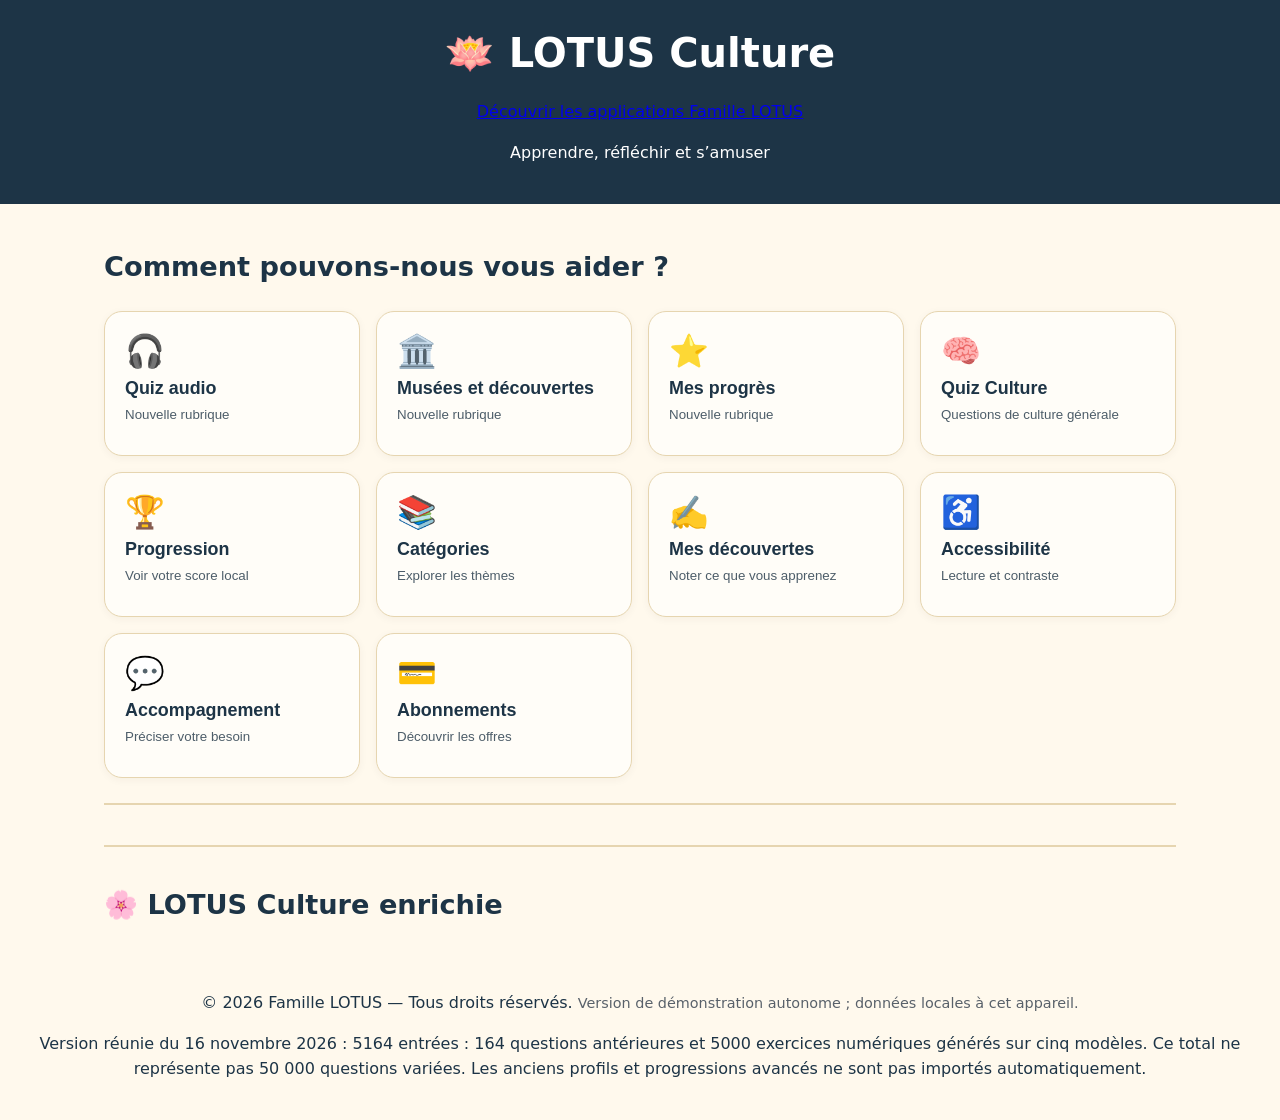
==== commit 6627406b: "Améliorer la navigation Famille LOTUS" ====
--- a/index.html
+++ b/index.html
@@ -1,19 +1,20 @@
 <!doctype html><html lang="fr"><head><meta charset="utf-8"><meta name="viewport" content="width=device-width,initial-scale=1"><meta name="theme-color" content="#1d3446"><title>LOTUS Culture</title><style>
 :root{--gold:#a77b2c;--cream:#fff9ed;--navy:#1d3446;--line:#e6d5b0}*{box-sizing:border-box}body{margin:0;background:var(--cream);color:var(--navy);font:16px/1.55 system-ui,-apple-system,sans-serif}header{padding:22px 16px;background:var(--navy);color:#fff;text-align:center}header h1{margin:0;font-size:clamp(1.6rem,6vw,2.5rem)}main{max-width:1100px;margin:auto;padding:20px 14px}h2{font-size:clamp(1.2rem,4vw,1.7rem);overflow-wrap:anywhere}.grid{display:grid;grid-template-columns:repeat(auto-fit,minmax(min(100%,230px),1fr));gap:16px}.tile,.panel{border:1px solid var(--line);border-radius:18px;background:#fffdf8;padding:20px;box-shadow:0 2px 8px #3c2b0b0c}.tile{width:100%;text-align:left;color:inherit;cursor:pointer;min-height:145px;display:flex;flex-direction:column;gap:8px;overflow-wrap:anywhere}.tile:focus-visible,button:focus-visible,input:focus-visible,textarea:focus-visible,select:focus-visible{outline:3px solid #1767b0;outline-offset:2px}.tile .picto{font-size:2rem}.tile strong{font-size:1.12rem}.tile span:last-child{color:#4d5d69}.panel{margin:18px 0}.panel[hidden]{display:none}label{display:block;margin:12px 0 4px;font-weight:650}input,textarea,select{width:100%;max-width:100%;padding:12px;border:1px solid #cdbb98;border-radius:10px;font:inherit;background:#fff}textarea{min-height:90px}button.action{padding:12px 16px;background:var(--navy);color:#fff;border:0;border-radius:10px;cursor:pointer;margin:8px 8px 8px 0;font:inherit}.note{font-size:.9rem;color:#59616a}.separator{margin-top:25px;border-top:2px solid var(--line);padding-top:15px}footer{text-align:center;padding:22px}.large{font-size:120%}.contrast{background:#fff;color:#111}.contrast .tile,.contrast .panel{background:#fff;color:#111;border:2px solid #111}.contrast header{background:#000;color:#fff}@media(max-width:480px){.grid{grid-template-columns:1fr}.tile{min-height:110px}main{padding:12px}header{padding:18px 10px}}@media(prefers-reduced-motion:reduce){*{scroll-behavior:auto!important}}
-</style></head><body><header><h1>🪷 LOTUS Culture</h1><p>Apprendre, réfléchir et s’amuser</p></header><main><h2>Comment pouvons-nous vous aider ?</h2><div class="grid"><button class="tile" onclick="openPanel('lotus_audio')"><span class="picto">🎧</span><strong>Quiz audio</strong><span>Nouvelle rubrique</span></button><button class="tile" onclick="openPanel('lotus_museum')"><span class="picto">🏛️</span><strong> Musées et découvertes</strong><span>Nouvelle rubrique</span></button><button class="tile" onclick="openPanel('lotus_progress')"><span class="picto">⭐</span><strong>Mes progrès</strong><span>Nouvelle rubrique</span></button><button class="tile" onclick="openPanel('quiz')"><span class="picto" aria-hidden="true">🧠</span><strong>Quiz Culture</strong><span>Questions de culture générale</span></button><button class="tile" onclick="openPanel('progress')"><span class="picto" aria-hidden="true">🏆</span><strong>Progression</strong><span>Voir votre score local</span></button><button class="tile" onclick="openPanel('categories')"><span class="picto" aria-hidden="true">📚</span><strong>Catégories</strong><span>Explorer les thèmes</span></button><button class="tile" onclick="openPanel('notes')"><span class="picto" aria-hidden="true">✍️</span><strong>Mes découvertes</strong><span>Noter ce que vous apprenez</span></button><button class="tile" onclick="openPanel('access')"><span class="picto">♿</span><strong>Accessibilité</strong><span>Lecture et contraste</span></button><button class="tile" onclick="openPanel('support')"><span class="picto">💬</span><strong>Accompagnement</strong><span>Préciser votre besoin</span></button><button class="tile" onclick="openPanel('plans')"><span class="picto">💳</span><strong>Abonnements</strong><span>Découvrir les offres</span></button></div><div class="separator"></div><section class="panel" id="quiz" data-tool hidden><h2>🧠 Quiz Culture</h2><p>Mini-quiz de démonstration : cinq questions, score enregistré sur cet appareil.</p><div id="quizArea"></div><button class="action" onclick="startQuiz()">Démarrer / recommencer</button><button class="action" onclick="window.scrollTo({top:0,behavior:'smooth'})">↑ Retour aux rubriques</button></section><section class="panel" id="progress" data-tool hidden><h2>🏆 Progression</h2><p id="scoreInfo">Votre meilleur score apparaîtra ici.</p><button class="action" onclick="showScore()">Afficher mon score</button><button class="action" onclick="window.scrollTo({top:0,behavior:'smooth'})">↑ Retour aux rubriques</button></section><section class="panel" id="categories" data-tool hidden><h2>📚 Catégories</h2><p>Géographie, sciences, histoire, arts et vie quotidienne. Le mini-quiz inclus propose des questions de découverte ; le catalogue complet de votre application existante n’est pas reproduit ici.</p><button class="action" onclick="window.scrollTo({top:0,behavior:'smooth'})">↑ Retour aux rubriques</button></section><section class="panel" id="notes" data-tool hidden><h2>✍️ Mes découvertes</h2><label for="discovery">Une chose apprise</label><input id="discovery"><button class="action" onclick="addEntry('discovery','discoveries')">Ajouter</button><ul id="discoveries" data-list></ul><button class="action" onclick="window.scrollTo({top:0,behavior:'smooth'})">↑ Retour aux rubriques</button></section><section class="panel" id="access" data-tool hidden><h2>♿ Accessibilité</h2><p>Réglez votre confort de lecture.</p><button class="action" onclick="setSize()">Agrandir / réduire le texte</button><button class="action" onclick="setContrast()">Contraste renforcé</button><button class="action" onclick="window.scrollTo({top:0,behavior:'smooth'})">↑ Retour aux rubriques</button></section><section class="panel" id="support" data-tool hidden><h2>💬 Accompagnement</h2><label for="supportNeed">Quel est votre besoin ?</label><textarea id="supportNeed" data-save placeholder="Décrivez votre besoin"></textarea><button class="action" onclick="saveField('supportNeed')">Enregistrer</button><p class="note">Cet espace est un carnet personnel, pas une conversation avec une IA.</p><button class="action" onclick="window.scrollTo({top:0,behavior:'smooth'})">↑ Retour aux rubriques</button></section><section class="panel" id="plans" data-tool hidden><h2>💳 Abonnements</h2><p>Offres envisagées pour Famille LOTUS : gratuit, Premium 10 €/mois, Famille 200 €/an. Les paiements et droits d’accès ne sont pas activés dans cette version.</p><p class="note">Aucun paiement n’est collecté ici.</p><button class="action" onclick="window.scrollTo({top:0,behavior:'smooth'})">↑ Retour aux rubriques</button></section><div class="separator"></div><h2>🌸 LOTUS Culture enrichie</h2><section class="panel" id="lotus_audio" data-tool hidden><h2>🎧 Quiz audio</h2><p>Écoutez une question avec la voix de votre appareil et choisissez la réponse.</p><p id="lotus_audio_question">Question : Quelle est la capitale de la Belgique ?</p><button class="action" onclick="lotusSpeakQuestion()">🔊 Écouter la question</button><div><button class="action" onclick="lotusAudioAnswer('Bruxelles')">Bruxelles</button><button class="action" onclick="lotusAudioAnswer('Liège')">Liège</button><button class="action" onclick="lotusAudioAnswer('Namur')">Namur</button></div><p id="lotus_audio_result" role="status"></p><button class="action" onclick="window.scrollTo({top:0,behavior:'smooth'})">↑ Retour aux rubriques</button></section><section class="panel" id="lotus_museum" data-tool hidden><h2>🏛️ Musées et découvertes</h2><p>Conservez les musées et œuvres que vous souhaitez découvrir.</p><label for="lotus_museum_notes">Musée, œuvre ou visite</label><textarea id="lotus_museum_notes" data-save placeholder="Musée à visiter, artiste à découvrir…"></textarea><button class="action" onclick="saveField('lotus_museum_notes')">Enregistrer</button><button class="action" onclick="window.scrollTo({top:0,behavior:'smooth'})">↑ Retour aux rubriques</button></section><section class="panel" id="lotus_progress" data-tool hidden><h2>⭐ Mes progrès</h2><p>Enregistrez vos objectifs culturels et vos découvertes.</p><label for="lotus_progress_notes">Objectifs et réalisations</label><textarea id="lotus_progress_notes" data-save placeholder="Ce que j’ai accompli…"></textarea><button class="action" onclick="saveField('lotus_progress_notes')">Enregistrer</button><button class="action" onclick="window.scrollTo({top:0,behavior:'smooth'})">↑ Retour aux rubriques</button></section></main><footer>© 2026 Famille LOTUS — Tous droits réservés. <span class="note">Version de démonstration autonome ; données locales à cet appareil.</span><p>Version réunie du 16 novembre 2026 : 5164 entrées : 164 questions antérieures et 5000 exercices numériques générés sur cinq modèles. Ce total ne représente pas 50 000 questions variées. Les anciens profils et progressions avancés ne sont pas importés automatiquement.</p></footer><script>
+</style></head><body><header><h1>🪷 LOTUS Culture</h1><p><a href="https://famille-lotus.github.io/Famille-Lotus-Culture/#fl-directory">Découvrir les applications Famille LOTUS</a></p><p>Apprendre, réfléchir et s’amuser</p></header><main><h2>Comment pouvons-nous vous aider ?</h2><div class="grid"><button class="tile" onclick="openPanel('lotus_audio')"><span class="picto">🎧</span><strong>Quiz audio</strong><span>Nouvelle rubrique</span></button><button class="tile" onclick="openPanel('lotus_museum')"><span class="picto">🏛️</span><strong> Musées et découvertes</strong><span>Nouvelle rubrique</span></button><button class="tile" onclick="openPanel('lotus_progress')"><span class="picto">⭐</span><strong>Mes progrès</strong><span>Nouvelle rubrique</span></button><button class="tile" onclick="openPanel('quiz')"><span class="picto" aria-hidden="true">🧠</span><strong>Quiz Culture</strong><span>Questions de culture générale</span></button><button class="tile" onclick="openPanel('progress')"><span class="picto" aria-hidden="true">🏆</span><strong>Progression</strong><span>Voir votre score local</span></button><button class="tile" onclick="openPanel('categories')"><span class="picto" aria-hidden="true">📚</span><strong>Catégories</strong><span>Explorer les thèmes</span></button><button class="tile" onclick="openPanel('notes')"><span class="picto" aria-hidden="true">✍️</span><strong>Mes découvertes</strong><span>Noter ce que vous apprenez</span></button><button class="tile" onclick="openPanel('access')"><span class="picto">♿</span><strong>Accessibilité</strong><span>Lecture et contraste</span></button><button class="tile" onclick="openPanel('support')"><span class="picto">💬</span><strong>Accompagnement</strong><span>Préciser votre besoin</span></button><button class="tile" onclick="openPanel('plans')"><span class="picto">💳</span><strong>Abonnements</strong><span>Découvrir les offres</span></button></div><div class="separator"></div><section class="panel" id="quiz" data-tool hidden><h2>🧠 Quiz Culture</h2><p>Mini-quiz de démonstration : cinq questions, score enregistré sur cet appareil.</p><div id="quizArea"></div><button class="action" onclick="startQuiz()">Démarrer / recommencer</button><button class="action" onclick="window.scrollTo({top:0,behavior:'smooth'})">↑ Retour aux rubriques</button></section><section class="panel" id="progress" data-tool hidden><h2>🏆 Progression</h2><p id="scoreInfo">Votre meilleur score apparaîtra ici.</p><button class="action" onclick="showScore()">Afficher mon score</button><button class="action" onclick="window.scrollTo({top:0,behavior:'smooth'})">↑ Retour aux rubriques</button></section><section class="panel" id="categories" data-tool hidden><h2>📚 Catégories validées</h2><p>Voici vos catégories choisies. Cette liste rétablit leur affichage ; le filtrage du quiz par catégorie reste à intégrer. Leur présence ici ne signifie pas que toutes possèdent déjà des questions.</p><ul><li>Culture générale</li><li>Logique</li><li>Mémoire</li><li>Cinéma</li><li>Acteurs et actrices</li><li>Gastronomie du monde</li><li>Animaux</li><li>Musiques du monde</li><li>Géographie</li><li>Afrique</li><li>République démocratique du Congo (RDC)</li><li>Histoire</li><li>Histoire des inventions</li><li>Astronomie</li><li>Sciences</li><li>Éducation financière</li><li>Dictée et orthographe</li><li>Mathématiques</li><li>Analyse mathématique</li><li>Statistiques</li><li>Français</li><li>Anglais</li><li>Biologie cellulaire</li><li>Informatique</li><li>Économie</li><li>Méthodologie</li></ul><button class="action" onclick="openPanel('quiz')">Ouvrir le quiz actuel</button></section><section class="panel" id="notes" data-tool hidden><h2>✍️ Mes découvertes</h2><label for="discovery">Une chose apprise</label><input id="discovery"><button class="action" onclick="addEntry('discovery','discoveries')">Ajouter</button><ul id="discoveries" data-list></ul><button class="action" onclick="window.scrollTo({top:0,behavior:'smooth'})">↑ Retour aux rubriques</button></section><section class="panel" id="access" data-tool hidden><h2>♿ Accessibilité</h2><p>Réglez votre confort de lecture.</p><button class="action" onclick="setSize()">Agrandir / réduire le texte</button><button class="action" onclick="setContrast()">Contraste renforcé</button><button class="action" onclick="window.scrollTo({top:0,behavior:'smooth'})">↑ Retour aux rubriques</button></section><section class="panel" id="support" data-tool hidden><h2>💬 Accompagnement</h2><label for="supportNeed">Quel est votre besoin ?</label><textarea id="supportNeed" data-save placeholder="Décrivez votre besoin"></textarea><button class="action" onclick="saveField('supportNeed')">Enregistrer</button><p class="note">Cet espace est un carnet personnel, pas une conversation avec une IA.</p><button class="action" onclick="window.scrollTo({top:0,behavior:'smooth'})">↑ Retour aux rubriques</button></section><section class="panel" id="plans" data-tool hidden><h2>💳 Abonnements</h2><p>Offres envisagées pour Famille LOTUS : gratuit, Premium 10 €/mois, Famille 200 €/an. Les paiements et droits d’accès ne sont pas activés dans cette version.</p><p class="note">Aucun paiement n’est collecté ici.</p><button class="action" onclick="window.scrollTo({top:0,behavior:'smooth'})">↑ Retour aux rubriques</button></section><div class="separator"></div><h2>🌸 LOTUS Culture enrichie</h2><section class="panel" id="lotus_audio" data-tool hidden><h2>🎧 Quiz audio</h2><p>Écoutez une question avec la voix de votre appareil et choisissez la réponse.</p><p id="lotus_audio_question">Question : Quelle est la capitale de la Belgique ?</p><button class="action" onclick="lotusSpeakQuestion()">🔊 Écouter la question</button><div><button class="action" onclick="lotusAudioAnswer('Bruxelles')">Bruxelles</button><button class="action" onclick="lotusAudioAnswer('Liège')">Liège</button><button class="action" onclick="lotusAudioAnswer('Namur')">Namur</button></div><p id="lotus_audio_result" role="status"></p><button class="action" onclick="window.scrollTo({top:0,behavior:'smooth'})">↑ Retour aux rubriques</button></section><section class="panel" id="lotus_museum" data-tool hidden><h2>🏛️ Musées et découvertes</h2><p>Conservez les musées et œuvres que vous souhaitez découvrir.</p><label for="lotus_museum_notes">Musée, œuvre ou visite</label><textarea id="lotus_museum_notes" data-save placeholder="Musée à visiter, artiste à découvrir…"></textarea><button class="action" onclick="saveField('lotus_museum_notes')">Enregistrer</button><button class="action" onclick="window.scrollTo({top:0,behavior:'smooth'})">↑ Retour aux rubriques</button></section><section class="panel" id="lotus_progress" data-tool hidden><h2>⭐ Mes progrès</h2><p>Enregistrez vos objectifs culturels et vos découvertes.</p><label for="lotus_progress_notes">Objectifs et réalisations</label><textarea id="lotus_progress_notes" data-save placeholder="Ce que j’ai accompli…"></textarea><button class="action" onclick="saveField('lotus_progress_notes')">Enregistrer</button><button class="action" onclick="window.scrollTo({top:0,behavior:'smooth'})">↑ Retour aux rubriques</button></section></main><footer>© 2026 Famille LOTUS — Tous droits réservés. <span class="note">Version de démonstration autonome ; données locales à cet appareil.</span><p>Version réunie du 16 novembre 2026 : 5164 entrées : 164 questions antérieures et 5000 exercices numériques générés sur cinq modèles. Ce total ne représente pas 50 000 questions variées. Les anciens profils et progressions avancés ne sont pas importés automatiquement.</p></footer><script>
 const $=id=>document.getElementById(id);const key=location.pathname.replace(/[^a-z0-9]/gi,'_');
 function openPanel(id){document.querySelectorAll('section[data-tool]').forEach(el=>el.hidden=el.id!==id);let el=$(id);if(el){el.hidden=false;el.scrollIntoView({behavior:'smooth',block:'start'});el.querySelector('h2')?.setAttribute('tabindex','-1');el.querySelector('h2')?.focus({preventScroll:true})}}
-function saveField(id){const el=$(id);if(!el)return;localStorage.setItem(key+'_'+id,el.value);alert('Enregistré sur cet appareil.');}
-function loadFields(){document.querySelectorAll('[data-save]').forEach(el=>{let v=localStorage.getItem(key+'_'+el.id);if(v!==null)el.value=v})}
-function addEntry(input,list){let el=$(input),dest=$(list);if(!el.value.trim())return;let items=JSON.parse(localStorage.getItem(key+'_'+list)||'[]');items.push(el.value.trim());localStorage.setItem(key+'_'+list,JSON.stringify(items));el.value='';renderEntries(list)}
-function renderEntries(list){let items=JSON.parse(localStorage.getItem(key+'_'+list)||'[]'),dest=$(list);dest.replaceChildren();items.forEach((item,i)=>{let li=document.createElement('li');li.textContent=item+' ';let b=document.createElement('button');b.textContent='Supprimer';b.className='action';b.onclick=()=>{items.splice(i,1);localStorage.setItem(key+'_'+list,JSON.stringify(items));renderEntries(list)};li.appendChild(b);dest.appendChild(li)})}
+function saveField(id){const el=$(id);if(!el)return;try{localStorage.setItem(key+'_'+id,el.value);alert('Enregistré sur cet appareil.')}catch{alert('Enregistrement impossible. Copiez votre texte avant de fermer.')}}
+function loadFields(){document.querySelectorAll('[data-save]').forEach(el=>{try{const v=localStorage.getItem(key+'_'+el.id);if(v!==null)el.value=v}catch{}})}
+function readList(list){const rows=JSON.parse(localStorage.getItem(key+'_'+list)||'[]');if(!Array.isArray(rows)||rows.some(x=>typeof x!=='string'))throw Error('Données non lisibles');return rows}
+function addEntry(input,list){const el=$(input);if(!el.value.trim())return;try{const items=readList(list);items.push(el.value.trim());localStorage.setItem(key+'_'+list,JSON.stringify(items));el.value='';renderEntries(list)}catch{alert('Ajout non enregistré. Votre texte et les anciennes données sont conservés.')}}
+function renderEntries(list){const dest=$(list);let items;try{items=readList(list)}catch{dest.textContent='Liste non lisible : données conservées sans modification.';return}dest.replaceChildren();items.forEach((item,i)=>{const li=document.createElement('li');li.textContent=item+' ';const b=document.createElement('button');b.textContent='Supprimer';b.className='action';b.onclick=()=>{try{const current=readList(list);if(JSON.stringify(current)!==JSON.stringify(items)){renderEntries(list);alert('La liste a changé. Vérifiez-la avant de supprimer.');return}const next=items.filter((_,j)=>j!==i);localStorage.setItem(key+'_'+list,JSON.stringify(next));renderEntries(list)}catch{alert('Suppression non enregistrée. Données conservées.')}};li.appendChild(b);dest.appendChild(li)})}
 function setSize(){document.body.classList.toggle('large')};function setContrast(){document.body.classList.toggle('contrast')}
 window.addEventListener('DOMContentLoaded',()=>{loadFields();document.querySelectorAll('[data-list]').forEach(el=>renderEntries(el.id))});
 
 const questions=[["Qui réalise Titanic (1997) ?", ["James Cameron", "Steven Spielberg", "Tim Burton", "George Lucas"], 0], ["Dans quelle saga apparaît Dark Vador ?", ["Star Wars", "Harry Potter", "Jurassic Park", "Le Seigneur des anneaux"], 0], ["Quel studio produit Toy Story (1995) ?", ["Pixar", "DreamWorks", "Studio Ghibli", "Aardman"], 0], ["Dans quel pays a été produit Le Voyage de Chihiro ?", ["Le Japon", "Le Canada", "Le Brésil", "L’Italie"], 0], ["Quel métier consiste à assembler les plans d’un film ?", ["Le montage", "Le doublage", "Le casting", "Le maquillage"], 0], ["Quelle récompense est associée au Festival de Cannes ?", ["La Palme d’or", "Le Ballon d’or", "Le prix Nobel", "La médaille Fields"], 0], ["Quel film met en scène un ogre vert et un âne bavard ?", ["Shrek", "Bambi", "Ratatouille", "Coco"], 0], ["Que désigne la bande originale d’un film ?", ["Sa musique", "Son affiche", "Son budget", "Sa durée"], 0], ["Qui joue Jack dans Titanic (1997) ?", ["Leonardo DiCaprio", "Tom Hanks", "Omar Sy", "Daniel Radcliffe"], 0], ["Qui joue Hermione Granger dans les films Harry Potter ?", ["Emma Watson", "Emma Stone", "Kate Winslet", "Audrey Tautou"], 0], ["Qui incarne Mr Bean ?", ["Rowan Atkinson", "Hugh Grant", "Jim Carrey", "Colin Firth"], 0], ["Qui joue Amélie dans Le Fabuleux Destin d’Amélie Poulain ?", ["Audrey Tautou", "Marion Cotillard", "Juliette Binoche", "Catherine Deneuve"], 0], ["Qui joue Forrest Gump dans le film de 1994 ?", ["Tom Hanks", "Brad Pitt", "Will Smith", "Harrison Ford"], 0], ["Qui joue Rose dans Titanic (1997) ?", ["Kate Winslet", "Julia Roberts", "Meryl Streep", "Nicole Kidman"], 0], ["Qui joue Indiana Jones dans Les Aventuriers de l’arche perdue ?", ["Harrison Ford", "Sean Connery", "Matt Damon", "Keanu Reeves"], 0], ["Qui joue Driss dans Intouchables (2011) ?", ["Omar Sy", "Dany Boon", "Jean Dujardin", "Kad Merad"], 0], ["À quel pays les sushis sont-ils traditionnellement associés ?", ["Le Japon", "Le Pérou", "La Grèce", "La Belgique"], 0], ["Quel ingrédient est la base du guacamole ?", ["L’avocat", "La pomme de terre", "Le pois chiche", "La betterave"], 0], ["À quelle région d’Espagne la paella est-elle traditionnellement associée ?", ["Valence", "La Galice", "La Cantabrie", "Les Asturies"], 0], ["Quel ingrédient est la base du houmous traditionnel ?", ["Le pois chiche", "La lentille verte", "Le riz", "Le maïs"], 0], ["Quelle pâte utilise-t-on pour les lasagnes ?", ["Des feuilles de pâtes", "La pâte feuilletée", "La pâte sablée", "La pâte à choux"], 0], ["Quelles feuilles utilise-t-on traditionnellement dans le saka-saka ?", ["Les feuilles de manioc", "Les feuilles de menthe", "La laitue", "La roquette"], 0], ["Quel dessert italien associe mascarpone, café et biscuits ?", ["Le tiramisu", "Le baklava", "Le mochi", "Le crumble"], 0], ["Quelle préparation belge est cuite entre deux plaques alvéolées ?", ["La gaufre", "Le spéculoos", "La meringue", "Le clafoutis"], 0], ["Quel animal est un mammifère marin ?", ["Le dauphin", "Le requin", "La sardine", "La méduse"], 0], ["Combien de pattes possède un insecte adulte ?", ["Six", "Quatre", "Huit", "Dix"], 0], ["Quel mammifère pond des œufs ?", ["L’ornithorynque", "Le chat", "La baleine", "Le cheval"], 0], ["Quel organe permet aux poissons de prélever l’oxygène de l’eau ?", ["Les branchies", "Les plumes", "Les poumons uniquement", "La coquille"], 0], ["À quel groupe appartiennent les grenouilles ?", ["Les amphibiens", "Les oiseaux", "Les insectes", "Les mammifères"], 0], ["Quel animal possède huit bras ?", ["La pieuvre", "Le crabe", "L’étoile de mer", "Le homard"], 0], ["Quel animal passe par un stade de chenille ?", ["Le papillon", "Le lézard", "Le moineau", "Le lapin"], 0], ["Quel oiseau incapable de voler vit naturellement en Antarctique ?", ["Le manchot empereur", "L’aigle royal", "L’hirondelle", "Le rouge-gorge"], 0], ["Quelle est la valeur décimale de 3/4 ?", ["0,75", "0,34", "0,25", "1,25"], 0], ["Combien vaut 15 % de 200 ?", ["30", "15", "20", "45"], 0], ["Résous 2x + 3 = 11.", ["x = 4", "x = 7", "x = 5", "x = 8"], 0], ["Quelle est l’aire d’un rectangle de 6 cm sur 4 cm ?", ["24 cm²", "20 cm²", "10 cm²", "24 cm"], 0], ["Quel est le verbe dans « Les enfants jouent dehors » ?", ["jouent", "enfants", "Les", "dehors"], 0], ["Quel mot est un synonyme de « heureux » ?", ["content", "triste", "lointain", "rapide"], 0], ["Quel est le pluriel de « un cheval » ?", ["des chevaux", "des chevals", "des cheval", "des chevaus"], 0], ["Quel temps est utilisé dans « nous avons terminé » ?", ["Le passé composé", "Le futur simple", "L’imparfait", "Le présent"], 0], ["En quelle année commence la Révolution française ?", ["1789", "1492", "1815", "1914"], 0], ["En quelle année la Belgique devient-elle indépendante ?", ["1830", "1789", "1918", "1945"], 0], ["Quelle période suit l’Antiquité dans la périodisation européenne habituelle ?", ["Le Moyen Âge", "La Préhistoire", "L’époque contemporaine", "Les Temps modernes"], 0], ["En quelle année se termine la Seconde Guerre mondiale ?", ["1945", "1918", "1939", "1960"], 0], ["Quelle est la capitale de la Belgique ?", ["Bruxelles", "Anvers", "Namur", "Liège"], 0], ["Sur quel continent se trouve la République démocratique du Congo ?", ["L’Afrique", "L’Asie", "L’Europe", "L’Océanie"], 0], ["Quel repère partage la Terre en hémisphères nord et sud ?", ["L’équateur", "Le méridien de Greenwich", "Le tropique du Cancer", "Le cercle polaire arctique"], 0], ["Quelle grandeur mesure une position au nord ou au sud de l’équateur ?", ["La latitude", "La longitude", "L’altitude", "La superficie"], 0], ["Quelle formule chimique désigne l’eau ?", ["H₂O", "CO₂", "O₂", "NaCl"], 0], ["Quelle unité mesure une force dans le Système international ?", ["Le newton", "Le watt", "Le joule", "Le volt"], 0], ["Comment les plantes vertes produisent-elles des sucres avec la lumière ?", ["Par photosynthèse", "Par fusion", "Par condensation", "Par digestion"], 0], ["Quel appareil mesure l’intensité du courant électrique ?", ["Un ampèremètre", "Un thermomètre", "Un baromètre", "Un chronomètre"], 0], ["Que signifie « friendship » ?", ["L’amitié", "Le voyage", "La maison", "Le travail"], 0], ["Complète : « She … a book every evening. »", ["reads", "read", "reading", "to read"], 0], ["Quel est le prétérit de « go » ?", ["went", "goed", "gone", "goes"], 0], ["Comment dit-on « bibliothèque » en anglais ?", ["library", "bookshop", "bakery", "kitchen"], 0], ["Quelle est la dérivée de f(x) = x² ?", ["2x", "x", "x³", "2"], 0], ["Quelle est une primitive de f(x) = 2x ?", ["x²", "2", "2x²", "x³"], 0], ["Quelle est la limite de 1/x quand x tend vers +∞ ?", ["0", "1", "+∞", "−∞"], 0], ["Si f est dérivable en a, que peut-on en déduire ?", ["f est continue en a", "f est constante", "f est positive", "f est périodique"], 0], ["Quelle est la moyenne de 2, 4 et 6 ?", ["4", "3", "6", "12"], 0], ["Si A et B sont indépendants, que vaut P(A ∩ B) ?", ["P(A) × P(B)", "P(A) + P(B)", "P(A) − P(B)", "1"], 0], ["Quelle est la médiane de 1, 3, 8, 10, 12 ?", ["8", "3", "10", "6,8"], 0], ["Comment s’appelle la racine carrée de la variance ?", ["L’écart-type", "La médiane", "La moyenne", "L’étendue"], 0], ["Quelle structure suit le principe « premier entré, premier sorti » ?", ["Une file FIFO", "Une pile LIFO", "Un arbre binaire", "Un ensemble non ordonné"], 0], ["Quelle complexité décrit une recherche dichotomique dans un tableau trié ?", ["O(log n)", "O(n²)", "O(n!)", "O(2ⁿ)"], 0], ["À quoi sert une clé primaire dans une base relationnelle ?", ["À identifier une ligne de manière unique", "À chiffrer toute la base", "À trier tous les textes", "À supprimer les relations"], 0], ["Quelle base utilise le système binaire ?", ["La base 2", "La base 8", "La base 10", "La base 16"], 0], ["Quel organite est un lieu majeur de production d’ATP chez les eucaryotes ?", ["La mitochondrie", "Le nucléole", "Le lysosome", "L’appareil de Golgi"], 0], ["Quelles bases s’apparient dans l’ADN double brin ?", ["A avec T, et C avec G", "A avec C, et T avec G", "A avec G, et C avec T", "A avec U, et C avec T"], 0], ["Quel processus produit un ARN à partir d’un modèle d’ADN ?", ["La transcription", "La traduction", "La mitose", "L’exocytose"], 0], ["Que synthétisent les ribosomes ?", ["Des protéines", "Des chromosomes", "Des lipides uniquement", "De l’ADN"], 0], ["Que mesure le coût d’opportunité d’un choix ?", ["La valeur de la meilleure option abandonnée", "Tous les coûts passés", "Uniquement la taxe payée", "Le bénéfice comptable total"], 0], ["Que décrit l’élasticité-prix de la demande ?", ["La sensibilité de la quantité demandée au prix", "La masse d’un produit", "Le salaire absolu", "La date de livraison"], 0], ["Que représente le PIB ?", ["La production finale sur un territoire pendant une période", "La fortune de chaque habitant", "Toutes les ventes intermédiaires additionnées", "Uniquement les exportations"], 0], ["Comment nomme-t-on une hausse durable et générale du niveau des prix ?", ["L’inflation", "La déflation", "La récession", "La productivité"], 0], ["Quel élément permet de retrouver précisément une source citée ?", ["Une référence bibliographique", "Une opinion personnelle", "Une couleur de titre", "Un pseudonyme inventé"], 0], ["Une corrélation suffit-elle à démontrer une causalité ?", ["Non", "Oui, toujours", "Seulement si elle est positive", "Seulement si elle est négative"], 0], ["Que faut-il faire lors d’une citation textuelle ?", ["Signaler la citation et indiquer la source", "Changer seulement la police", "Retirer le nom de l’auteur", "La présenter comme sa propre idée"], 0], ["Que permet un groupe témoin dans une expérience ?", ["Comparer avec une situation de référence", "Garantir le résultat attendu", "Supprimer toutes les erreurs", "Éviter de décrire la méthode"], 0], ["Quelle planète est surnommée la planète rouge ?", ["Mars", "Vénus", "Neptune", "Mercure"], 0], ["Quelle langue est principalement parlée au Brésil ?", ["Le portugais", "L’espagnol", "L’italien", "Le français"], 0], ["Quel organe produit la bile ?", ["Le foie", "La vésicule biliaire", "Le pancréas", "L’estomac"], 0], ["Un objet est à la même distance des deux foyers d’une ellipse. Sur quelle droite se trouve-t-il nécessairement ?", ["La médiatrice du segment des foyers", "La droite des foyers uniquement", "Une tangente quelconque", "La directrice de l’ellipse"], 0], ["Complète : 2, 4, 6, 8, …", ["10", "9", "11", "12"], 0], ["Tous les A sont B. Aucun B n’est C. Un A peut-il être C ?", ["Non", "Oui", "Toujours", "Seulement parfois"], 0], ["Un dé équilibré est lancé. Sachant que le résultat est pair, quelle est la probabilité qu’il soit supérieur à 3 ?", ["2/3", "1/2", "1/3", "1/6"], 0], ["Trois boîtes A, B, C : A dit « l’or est dans B » ; B dit « l’or n’est pas dans B » ; C dit « l’or n’est pas dans A ». Une seule inscription est vraie. Où est l’or ?", ["A", "B", "C", "Impossible à déterminer"], 0], ["Observe : livre, lune, vélo. Quel mot est au milieu ?", ["lune", "livre", "vélo", "soleil"], 0], ["Observe : A7, B3, C9, D2. Quelle paire contient le plus grand chiffre ?", ["C9", "A7", "B3", "D2"], 0], ["Observe : 7, 2, 9, 4, 7, 1. Quel nombre est immédiatement avant la deuxième occurrence de 7 ?", ["4", "2", "9", "1"], 0], ["Observe : AB12, BA21, AC31, CA13, AB21. Quel code combine les lettres du premier et les chiffres du deuxième ?", ["AB21", "BA12", "AC21", "CA31"], 0], ["Combien de cordes possède habituellement une guitare classique ?", ["Six", "Quatre", "Sept", "Huit"], 0], ["Quel genre musical est traditionnellement associé au Portugal ?", ["Le fado", "Le reggae", "Le tango", "La samba"], 0], ["Dans une mesure à 6/8, combien de croches sont écrites par mesure ?", ["Six", "Trois", "Huit", "Douze"], 0], ["Quel intervalle sépare do de fa dièse dans le tempérament égal à douze sons ?", ["Un triton", "Une tierce majeure", "Une quinte juste", "Une sixte mineure"], 0], ["Dans quel film d’animation un rat rêve-t-il de devenir cuisinier ?", ["Ratatouille", "Coco", "Shrek", "Bambi"], 0], ["Au cinéma, que désigne le hors-champ ?", ["Ce qui se trouve en dehors du cadre filmé", "Uniquement la musique", "La durée du générique", "Le budget du tournage"], 0], ["Qu’est-ce qu’un plan-séquence ?", ["Une scène filmée en un plan continu", "Une suite de photographies fixes", "Un plan toujours filmé au ralenti", "Une scène sans son"], 0], ["Une musique extradiégétique est une musique…", ["Que les personnages ne sont pas censés entendre", "Jouée par un personnage à l’écran", "Toujours improvisée au tournage", "Toujours issue d’une radio visible"], 0], ["Quel acteur joue Harry Potter dans les huit films principaux ?", ["Daniel Radcliffe", "Rupert Grint", "Tom Felton", "Elijah Wood"], 0], ["Que fait une doublure lumière ?", ["Elle remplace un interprète pendant les réglages techniques", "Elle traduit les dialogues", "Elle écrit le scénario", "Elle réalise les cascades uniquement"], 0], ["Quelle différence existe entre le personnage et l’interprète ?", ["Le personnage appartient à la fiction ; l’interprète lui donne vie", "Ce sont toujours la même personne réelle", "Le personnage dirige toujours le film", "L’interprète n’apparaît jamais à l’image"], 0], ["Un interprète garde l’intensité et le placement d’un geste identiques d’une prise à l’autre. Quel besoin cela sert-il ?", ["La continuité des raccords au montage", "Le changement de focale automatique", "L’étalonnage du son", "La création du générique"], 0], ["Dans quel pays le risotto est-il une spécialité traditionnelle ?", ["L’Italie", "Le Japon", "Le Mexique", "La Suède"], 0], ["Quel produit est à la base du tofu ?", ["Le soja", "Le blé", "Le lait de vache", "La pomme de terre"], 0], ["Pourquoi tempère-t-on le chocolat ?", ["Pour organiser la cristallisation du beurre de cacao", "Pour supprimer tout son sucre", "Pour le faire fermenter", "Pour éliminer tout son beurre de cacao"], 0], ["Dans une mayonnaise classique, quel constituant du jaune aide à stabiliser l’émulsion ?", ["La lécithine", "Le gluten", "L’amidon", "La cellulose"], 0], ["Quel animal est un félin ?", ["Le tigre", "Le loup", "Le renard", "Le cheval"], 0], ["Que signifie « animal nocturne » ?", ["Principalement actif la nuit", "Toujours aveugle", "Vivant uniquement sous terre", "Ne dormant jamais"], 0], ["Les oiseaux et les mammifères sont généralement…", ["Endothermes", "Tous ovipares", "Tous dépourvus de poumons", "Tous aquatiques"], 0], ["Chez les mammifères, quel vaisseau transporte le sang du ventricule droit vers les poumons ?", ["L’artère pulmonaire", "La veine pulmonaire", "L’aorte", "La veine cave"], 0], ["Combien font 8 × 7 ?", ["56", "54", "63", "48"], 0], ["Une veste de 80 € est soldée à −25 %. Quel est son nouveau prix ?", ["60 €", "55 €", "65 €", "75 €"], 0], ["Résous 3(x − 2) = 2x + 5.", ["x = 11", "x = 7", "x = −1", "x = 1"], 0], ["Quelles sont les solutions réelles de x² − 5x + 6 = 0 ?", ["2 et 3", "−2 et −3", "1 et 6", "−1 et −6"], 0], ["Quel est le féminin de « petit » ?", ["petite", "petits", "petites", "petitement"], 0], ["Quelle phrase contient un complément d’objet direct ?", ["Elle lit un roman.", "Elle va à Paris.", "Il dort.", "La mer est calme."], 0], ["Quelle phrase emploie correctement le participe passé avec avoir ?", ["Les lettres que j’ai écrites.", "Les lettres que j’ai écrit.", "Les lettres que j’ai écrite.", "Les lettres que j’ai écrits."], 0], ["Quelle figure associe deux termes de sens opposé dans une même expression ?", ["L’oxymore", "L’anaphore", "La métonymie", "L’hyperbole"], 0], ["Dans quelle civilisation trouve-t-on les pharaons ?", ["L’Égypte ancienne", "La Rome antique", "Les Vikings", "Les Aztèques"], 0], ["Quel événement européen débute en 1914 ?", ["La Première Guerre mondiale", "La Révolution française", "La chute du mur de Berlin", "La Renaissance"], 0], ["Quelle différence fait-on entre source primaire et source secondaire ?", ["La première provient directement du contexte étudié ; la seconde l’analyse", "La première est toujours vraie", "La seconde est toujours fausse", "La première est forcément écrite"], 0], ["Pourquoi faut-il confronter plusieurs sources historiques ?", ["Pour croiser les points de vue et évaluer leurs limites", "Pour garantir qu’elles disent la même chose", "Pour supprimer toutes les contradictions", "Pour éviter d’étudier leur contexte"], 0], ["Quel océan borde l’ouest de la France métropolitaine ?", ["L’Atlantique", "Le Pacifique", "L’Indien", "L’Arctique"], 0], ["Sur une carte au 1:100 000, 1 cm représente…", ["1 km", "100 m", "10 km", "100 km"], 0], ["Pourquoi les saisons sont-elles opposées entre les hémisphères nord et sud ?", ["À cause de l’inclinaison de l’axe terrestre", "Parce que le Soleil change de taille", "Parce que la Terre cesse de tourner", "Parce que l’équateur se déplace chaque mois"], 0], ["Une projection de Mercator conserve localement les angles mais…", ["Déforme fortement les surfaces aux hautes latitudes", "Conserve toutes les superficies", "Supprime toute déformation", "Représente les pôles à distance finie"], 0], ["Quel état de la matière possède un volume propre mais prend la forme du récipient ?", ["L’état liquide", "L’état solide", "L’état gazeux", "Le vide"], 0], ["Quelle grandeur se calcule par distance divisée par durée ?", ["La vitesse moyenne", "La masse", "La température", "La tension"], 0], ["Une résistance de 6 Ω est traversée par 2 A. Quelle tension est à ses bornes ?", ["12 V", "3 V", "8 V", "4 V"], 0], ["Un mobile part du repos avec une accélération constante de 2 m/s². Quelle distance parcourt-il en 3 s ?", ["9 m", "6 m", "3 m", "18 m"], 0], ["Que signifie « apple » ?", ["pomme", "poire", "pain", "chaise"], 0], ["Complète : « I have lived here … 2020. »", ["since", "for", "during", "ago"], 0], ["Quelle phrase emploie le second conditionnel ?", ["If I had time, I would travel.", "If I have time, I will travel.", "I travel every day.", "I travelled yesterday."], 0], ["Quelle inversion correspond à « I had never seen such a thing » ?", ["Never had I seen such a thing.", "Never I had seen such a thing.", "Never had seen I such a thing.", "Never did I had seen such a thing."], 0], ["Pour f(x) = 2x + 1, combien vaut f(3) ?", ["7", "6", "5", "9"], 0], ["Quelle est la dérivée de sin(x) ?", ["cos(x)", "−cos(x)", "−sin(x)", "tan(x)"], 0], ["Quelle est la valeur de l’intégrale de x entre 0 et 2 ?", ["2", "1", "4", "0"], 0], ["La série de terme général 1/n², pour n ≥ 1, est…", ["Convergente", "Divergente car son terme tend vers 0", "Alternée", "Géométrique de raison 1/2"], 0], ["Quelle est la probabilité d’obtenir pile avec une pièce équilibrée ?", ["1/2", "1/3", "1", "0"], 0], ["Deux événements sont incompatibles si…", ["Leur intersection est vide", "Ils sont toujours indépendants", "Ils ont la même probabilité", "Leur union est vide"], 0], ["Pour une variable X, que vaut Var(3X + 2) ?", ["9 Var(X)", "3 Var(X) + 2", "3 Var(X)", "Var(X) + 4"], 0], ["P(A)=0,2, P(B sachant A)=0,5 et P(B)=0,25. Combien vaut P(A sachant B) ?", ["0,4", "0,1", "0,25", "0,5"], 0], ["Que signifie le bit dans le stockage binaire ?", ["Une valeur 0 ou 1", "Toujours huit octets", "Une image entière", "Une ligne de code"], 0], ["Quelle structure suit le principe « dernier entré, premier sorti » ?", ["Une pile LIFO", "Une file FIFO", "Une table sans ordre", "Un graphe complet"], 0], ["Quelle condition permet une recherche dichotomique classique dans un tableau ?", ["Le tableau doit être trié selon l’ordre recherché", "Tous les éléments doivent être identiques", "Le tableau doit être vide", "Les éléments doivent être des images"], 0], ["Quel invariant permet de justifier une boucle ?", ["Une propriété vraie avant la boucle et préservée par chaque itération", "Une variable qui change à chaque ligne", "Une erreur volontaire", "Le nombre maximal de commentaires"], 0], ["Quelle structure entoure la cellule et régule les échanges ?", ["La membrane plasmique", "Le ribosome", "Le chromosome", "Le nucléole"], 0], ["Quelle base remplace habituellement la thymine dans l’ARN ?", ["L’uracile", "La guanine", "La cytosine", "L’adénine"], 0], ["Lors de la méiose, quand les chromosomes homologues se séparent-ils ?", ["En anaphase I", "En prophase II", "En métaphase II", "Pendant la réplication"], 0], ["Deux gènes indépendants à dominance complète : dans AaBb × AaBb, quelle fraction attendue est récessive pour les deux caractères ?", ["1/16", "1/4", "9/16", "3/16"], 0], ["Un budget est déficitaire quand…", ["Les dépenses dépassent les recettes", "Les recettes dépassent les dépenses", "Il n’y a aucune dépense", "Les recettes sont égales aux dépenses"], 0], ["À offre inchangée, une hausse de la demande tend, dans un modèle concurrentiel simple, à…", ["Faire augmenter le prix d’équilibre", "Faire systématiquement baisser le prix", "Supprimer toute production", "Rendre l’offre nulle"], 0], ["Quelle est la recette marginale ?", ["L’augmentation de recette liée à une unité vendue supplémentaire", "La recette totale divisée par le prix", "Le coût fixe total", "La taxe sur les bénéfices"], 0], ["Si l’élasticité-prix de la demande est −2, une hausse de prix de 1 % entraîne approximativement…", ["Une baisse de quantité demandée de 2 %", "Une hausse de quantité de 2 %", "Une baisse de quantité de 0,5 %", "Aucune variation de quantité"], 0], ["À quoi sert un plan dans un travail écrit ?", ["À organiser le raisonnement", "À remplacer toutes les sources", "À supprimer la conclusion", "À éviter la relecture"], 0], ["Que faut-il citer lorsqu’on reformule une idée empruntée à un auteur ?", ["La source de l’idée", "Uniquement son propre nom", "Aucune source si les mots changent", "Seulement la date de rédaction"], 0], ["Pourquoi définir opérationnellement une variable ?", ["Pour préciser comment elle sera observée ou mesurée", "Pour garantir l’hypothèse", "Pour exclure tout résultat négatif", "Pour supprimer le protocole"], 0], ["Quel biais apparaît lorsque les participants retenus ne représentent pas correctement la population étudiée ?", ["Un biais de sélection", "Une preuve de causalité", "Une erreur d’arrondi uniquement", "Une augmentation automatique de validité"], 0], ["Combien de continents compte-t-on généralement ?", ["5", "6", "7"], 2], ["Quel astre éclaire la Terre le jour ?", ["La Lune", "Le Soleil", "Mars"], 1], ["Quel océan borde la côte ouest de l’Europe ?", ["Pacifique", "Atlantique", "Indien"], 1], ["Quel est le symbole chimique de l’eau ?", ["H2O", "CO2", "O2"], 0], ["Combien font 10 + 2 ?", ["12", "11", "13", "14"], 0], ["Combien font 10 + 3 ?", ["15", "12", "13", "14"], 2], ["Combien font 10 + 4 ?", ["16", "14", "13", "15"], 1], ["Combien font 10 + 5 ?", ["16", "15", "14", "17"], 1], ["Combien font 10 + 6 ?", ["18", "15", "16", "17"], 2], ["Combien font 10 + 7 ?", ["16", "19", "18", "17"], 3], ["Combien font 10 + 8 ?", ["19", "17", "18", "20"], 2], ["Combien font 10 + 9 ?", ["18", "21", "20", "19"], 3], ["Combien font 10 + 10 ?", ["22", "20", "21", "19"], 1], ["Combien font 10 + 11 ?", ["22", "21", "23", "20"], 1], ["Combien font 10 + 12 ?", ["21", "22", "23", "24"], 1], ["Combien font 10 + 13 ?", ["24", "23", "22", "25"], 1], ["Combien font 10 + 14 ?", ["24", "26", "25", "23"], 0], ["Combien font 10 + 15 ?", ["25", "26", "24", "27"], 0], ["Combien font 10 + 16 ?", ["28", "26", "27", "25"], 1], ["Combien font 10 + 17 ?", ["28", "26", "27", "29"], 2], ["Combien font 10 + 18 ?", ["29", "30", "28", "27"], 2], ["Combien font 10 + 19 ?", ["28", "30", "31", "29"], 3], ["Combien font 10 + 20 ?", ["30", "32", "31", "29"], 0], ["Combien font 10 + 21 ?", ["32", "30", "33", "31"], 3], ["Combien font 10 + 22 ?", ["32", "33", "31", "34"], 0], ["Combien font 10 + 23 ?", ["35", "32", "33", "34"], 2], ["Combien font 10 + 24 ?", ["33", "35", "34", "36"], 2], ["Combien font 10 + 25 ?", ["35", "34", "36", "37"], 0], ["Combien font 10 + 26 ?", ["36", "37", "38", "35"], 0], ["Combien font 10 + 27 ?", ["37", "39", "36", "38"], 0], ["Combien font 10 + 28 ?", ["39", "37", "40", "38"], 3], ["Combien font 10 + 29 ?", ["39", "41", "40", "38"], 0], ["Combien font 10 + 30 ?", ["40", "39", "42", "41"], 0], ["Combien font 10 + 31 ?", ["41", "43", "40", "42"], 0], ["Combien font 10 + 32 ?", ["42", "41", "43", "44"], 0], ["Combien font 10 + 33 ?", ["43", "45", "42", "44"], 0], ["Combien font 10 + 34 ?", ["45", "43", "44", "46"], 2], ["Combien font 10 + 35 ?", ["45", "47", "44", "46"], 0], ["Combien font 10 + 36 ?", ["47", "46", "45", "48"], 1], ["Combien font 10 + 37 ?", ["47", "46", "49", "48"], 0], ["Combien font 10 + 38 ?", ["50", "47", "49", "48"], 3], ["Combien font 10 + 39 ?", ["50", "49", "51", "48"], 1], ["Combien font 10 + 40 ?", ["49", "50", "51", "52"], 1], ["Combien font 10 + 41 ?", ["50", "52", "51", "53"], 2], ["Combien font 11 + 2 ?", ["14", "13", "12", "15"], 1], ["Combien font 11 + 3 ?", ["14", "13", "16", "15"], 0], ["Combien font 11 + 4 ?", ["14", "16", "17", "15"], 3], ["Combien font 11 + 5 ?", ["17", "16", "18", "15"], 1], ["Combien font 11 + 6 ?", ["18", "17", "19", "16"], 1], ["Combien font 11 + 7 ?", ["19", "18", "17", "20"], 1], ["Combien font 11 + 8 ?", ["19", "18", "21", "20"], 0], ["Combien font 11 + 9 ?", ["21", "20", "22", "19"], 1], ["Combien font 11 + 10 ?", ["20", "23", "22", "21"], 3], ["Combien font 11 + 11 ?", ["23", "24", "21", "22"], 3], ["Combien font 11 + 12 ?", ["22", "24", "23", "25"], 2], ["Combien font 11 + 13 ?", ["25", "24", "26", "23"], 1], ["Combien font 11 + 14 ?", ["24", "25", "27", "26"], 1], ["Combien font 11 + 15 ?", ["25", "27", "26", "28"], 2], ["Combien font 11 + 16 ?", ["27", "26", "29", "28"], 0], ["Combien font 11 + 17 ?", ["29", "27", "30", "28"], 3], ["Combien font 11 + 18 ?", ["30", "31", "29", "28"], 2], ["Combien font 11 + 19 ?", ["30", "31", "29", "32"], 0], ["Combien font 11 + 20 ?", ["33", "31", "32", "30"], 1], ["Combien font 11 + 21 ?", ["32", "31", "33", "34"], 0], ["Combien font 11 + 22 ?", ["34", "33", "35", "32"], 1], ["Combien font 11 + 23 ?", ["33", "35", "36", "34"], 3], ["Combien font 11 + 24 ?", ["37", "36", "34", "35"], 3], ["Combien font 11 + 25 ?", ["37", "36", "38", "35"], 1], ["Combien font 11 + 26 ?", ["37", "38", "39", "36"], 0], ["Combien font 11 + 27 ?", ["40", "37", "39", "38"], 3], ["Combien font 11 + 28 ?", ["40", "41", "38", "39"], 3], ["Combien font 11 + 29 ?", ["42", "39", "41", "40"], 3], ["Combien font 11 + 30 ?", ["41", "43", "42", "40"], 0], ["Combien font 11 + 31 ?", ["43", "44", "42", "41"], 2], ["Combien font 11 + 32 ?", ["44", "43", "42", "45"], 1], ["Combien font 11 + 33 ?", ["46", "44", "43", "45"], 1], ["Combien font 11 + 34 ?", ["47", "46", "44", "45"], 3], ["Combien font 11 + 35 ?", ["45", "47", "46", "48"], 2], ["Combien font 11 + 36 ?", ["49", "48", "47", "46"], 2], ["Combien font 11 + 37 ?", ["49", "47", "50", "48"], 3], ["Combien font 11 + 38 ?", ["51", "49", "48", "50"], 1], ["Combien font 11 + 39 ?", ["49", "51", "50", "52"], 2], ["Combien font 11 + 40 ?", ["52", "53", "51", "50"], 2], ["Combien font 11 + 41 ?", ["54", "53", "52", "51"], 2], ["Combien font 12 + 2 ?", ["16", "15", "13", "14"], 3], ["Combien font 12 + 3 ?", ["17", "14", "16", "15"], 3], ["Combien font 12 + 4 ?", ["17", "18", "16", "15"], 2], ["Combien font 12 + 5 ?", ["17", "18", "16", "19"], 0], ["Combien font 12 + 6 ?", ["20", "19", "17", "18"], 3], ["Combien font 12 + 7 ?", ["21", "20", "18", "19"], 3], ["Combien font 12 + 8 ?", ["20", "22", "19", "21"], 0], ["Combien font 12 + 9 ?", ["22", "20", "21", "23"], 2], ["Combien font 12 + 10 ?", ["23", "21", "22", "24"], 2], ["Combien font 12 + 11 ?", ["23", "24", "22", "25"], 0], ["Combien font 12 + 12 ?", ["23", "26", "25", "24"], 3], ["Combien font 12 + 13 ?", ["25", "24", "26", "27"], 0], ["Combien font 12 + 14 ?", ["28", "26", "27", "25"], 1], ["Combien font 12 + 15 ?", ["29", "27", "26", "28"], 1], ["Combien font 12 + 16 ?", ["27", "30", "28", "29"], 2], ["Combien font 12 + 17 ?", ["29", "28", "31", "30"], 0], ["Combien font 12 + 18 ?", ["31", "32", "30", "29"], 2], ["Combien font 12 + 19 ?", ["31", "30", "32", "33"], 0], ["Combien font 12 + 20 ?", ["33", "34", "31", "32"], 3], ["Combien font 12 + 21 ?", ["34", "32", "35", "33"], 3], ["Combien font 12 + 22 ?", ["33", "36", "34", "35"], 2], ["Combien font 12 + 23 ?", ["37", "34", "36", "35"], 3], ["Combien font 12 + 24 ?", ["35", "36", "37", "38"], 1], ["Combien font 12 + 25 ?", ["39", "38", "37", "36"], 2], ["Combien font 12 + 26 ?", ["38", "39", "37", "40"], 0], ["Combien font 12 + 27 ?", ["40", "39", "41", "38"], 1], ["Combien font 12 + 28 ?", ["39", "41", "42", "40"], 3], ["Combien font 12 + 29 ?", ["43", "40", "42", "41"], 3], ["Combien font 12 + 30 ?", ["42", "41", "44", "43"], 0], ["Combien font 12 + 31 ?", ["45", "42", "44", "43"], 3], ["Combien font 12 + 32 ?", ["46", "45", "43", "44"], 3], ["Combien font 12 + 33 ?", ["45", "44", "46", "47"], 0], ["Combien font 12 + 34 ?", ["47", "46", "48", "45"], 1], ["Combien font 12 + 35 ?", ["49", "48", "47", "46"], 2], ["Combien font 12 + 36 ?", ["49", "47", "50", "48"], 3], ["Combien font 12 + 37 ?", ["51", "48", "49", "50"], 2], ["Combien font 12 + 38 ?", ["50", "52", "51", "49"], 0], ["Combien font 12 + 39 ?", ["51", "53", "52", "50"], 0], ["Combien font 12 + 40 ?", ["52", "51", "54", "53"], 0], ["Combien font 12 + 41 ?", ["53", "55", "54", "52"], 0], ["Combien font 13 + 2 ?", ["17", "16", "15", "14"], 2], ["Combien font 13 + 3 ?", ["16", "17", "15", "18"], 0], ["Combien font 13 + 4 ?", ["17", "18", "19", "16"], 0], ["Combien font 13 + 5 ?", ["19", "20", "18", "17"], 2], ["Combien font 13 + 6 ?", ["21", "20", "18", "19"], 3], ["Combien font 13 + 7 ?", ["19", "21", "22", "20"], 3], ["Combien font 13 + 8 ?", ["23", "20", "21", "22"], 2], ["Combien font 13 + 9 ?", ["24", "21", "23", "22"], 3], ["Combien font 13 + 10 ?", ["23", "25", "24", "22"], 0], ["Combien font 13 + 11 ?", ["26", "24", "25", "23"], 1], ["Combien font 13 + 12 ?", ["25", "27", "26", "24"], 0], ["Combien font 13 + 13 ?", ["27", "26", "28", "25"], 1], ["Combien font 13 + 14 ?", ["29", "28", "27", "26"], 2], ["Combien font 13 + 15 ?", ["29", "30", "28", "27"], 2], ["Combien font 13 + 16 ?", ["28", "30", "29", "31"], 2], ["Combien font 13 + 17 ?", ["30", "31", "32", "29"], 0], ["Combien font 13 + 18 ?", ["32", "30", "33", "31"], 3], ["Combien font 13 + 19 ?", ["34", "32", "33", "31"], 1], ["Combien font 13 + 20 ?", ["34", "33", "35", "32"], 1], ["Combien font 13 + 21 ?", ["36", "35", "34", "33"], 2], ["Combien font 13 + 22 ?", ["37", "34", "35", "36"], 2], ["Combien font 13 + 23 ?", ["35", "37", "38", "36"], 3], ["Combien font 13 + 24 ?", ["37", "39", "36", "38"], 0], ["Combien font 13 + 25 ?", ["38", "37", "40", "39"], 0], ["Combien font 13 + 26 ?", ["40", "39", "41", "38"], 1], ["Combien font 13 + 27 ?", ["42", "40", "39", "41"], 1], ["Combien font 13 + 28 ?", ["43", "41", "40", "42"], 1], ["Combien font 13 + 29 ?", ["42", "41", "43", "44"], 0], ["Combien font 13 + 30 ?", ["43", "45", "42", "44"], 0], ["Combien font 13 + 31 ?", ["43", "46", "44", "45"], 2], ["Combien font 13 + 32 ?", ["47", "46", "45", "44"], 2], ["Combien font 13 + 33 ?", ["47", "45", "48", "46"], 3], ["Combien font 13 + 34 ?", ["47", "46", "48", "49"], 0], ["Combien font 13 + 35 ?", ["49", "50", "48", "47"], 2], ["Combien font 13 + 36 ?", ["48", "50", "49", "51"], 2], ["Combien font 13 + 37 ?", ["50", "52", "51", "49"], 0], ["Combien font 13 + 38 ?", ["51", "50", "52", "53"], 0], ["Combien font 13 + 39 ?", ["52", "54", "53", "51"], 0], ["Combien font 13 + 40 ?", ["54", "52", "55", "53"], 3], ["Combien font 13 + 41 ?", ["56", "55", "53", "54"], 3], ["Combien font 14 + 2 ?", ["15", "17", "18", "16"], 3], ["Combien font 14 + 3 ?", ["18", "16", "19", "17"], 3], ["Combien font 14 + 4 ?", ["20", "19", "18", "17"], 2], ["Combien font 14 + 5 ?", ["18", "21", "20", "19"], 3], ["Combien font 14 + 6 ?", ["20", "22", "21", "19"], 0], ["Combien font 14 + 7 ?", ["23", "21", "20", "22"], 1], ["Combien font 14 + 8 ?", ["23", "21", "22", "24"], 2], ["Combien font 14 + 9 ?", ["23", "22", "25", "24"], 0], ["Combien font 14 + 10 ?", ["24", "26", "25", "23"], 0], ["Combien font 14 + 11 ?", ["24", "25", "27", "26"], 1], ["Combien font 14 + 12 ?", ["26", "25", "27", "28"], 0], ["Combien font 14 + 13 ?", ["26", "28", "29", "27"], 3], ["Combien font 14 + 14 ?", ["29", "27", "28", "30"], 2], ["Combien font 14 + 15 ?", ["29", "31", "28", "30"], 0], ["Combien font 14 + 16 ?", ["30", "29", "32", "31"], 0], ["Combien font 14 + 17 ?", ["33", "30", "31", "32"], 2], ["Combien font 14 + 18 ?", ["31", "34", "32", "33"], 2], ["Combien font 14 + 19 ?", ["34", "32", "33", "35"], 2], ["Combien font 14 + 20 ?", ["35", "33", "34", "36"], 2], ["Combien font 14 + 21 ?", ["36", "34", "35", "37"], 2], ["Combien font 14 + 22 ?", ["38", "35", "37", "36"], 3], ["Combien font 14 + 23 ?", ["39", "37", "38", "36"], 1], ["Combien font 14 + 24 ?", ["37", "39", "40", "38"], 3], ["Combien font 14 + 25 ?", ["41", "39", "40", "38"], 1], ["Combien font 14 + 26 ?", ["40", "41", "42", "39"], 0], ["Combien font 14 + 27 ?", ["43", "41", "42", "40"], 1], ["Combien font 14 + 28 ?", ["42", "43", "41", "44"], 0], ["Combien font 14 + 29 ?", ["44", "45", "43", "42"], 2], ["Combien font 14 + 30 ?", ["44", "43", "46", "45"], 0], ["Combien font 14 + 31 ?", ["45", "46", "44", "47"], 0], ["Combien font 14 + 32 ?", ["48", "46", "47", "45"], 1], ["Combien font 14 + 33 ?", ["49", "48", "47", "46"], 2], ["Combien font 14 + 34 ?", ["48", "49", "47", "50"], 0], ["Combien font 14 + 35 ?", ["48", "50", "51", "49"], 3], ["Combien font 14 + 36 ?", ["52", "49", "51", "50"], 3], ["Combien font 14 + 37 ?", ["51", "53", "50", "52"], 0], ["Combien font 14 + 38 ?", ["54", "52", "53", "51"], 1], ["Combien font 14 + 39 ?", ["54", "53", "55", "52"], 1], ["Combien font 14 + 40 ?", ["54", "56", "55", "53"], 0], ["Combien font 14 + 41 ?", ["56", "54", "55", "57"], 2], ["Combien font 15 + 2 ?", ["18", "16", "19", "17"], 3], ["Combien font 15 + 3 ?", ["18", "17", "20", "19"], 0], ["Combien font 15 + 4 ?", ["20", "19", "21", "18"], 1], ["Combien font 15 + 5 ?", ["21", "20", "19", "22"], 1], ["Combien font 15 + 6 ?", ["20", "21", "22", "23"], 1], ["Combien font 15 + 7 ?", ["21", "22", "23", "24"], 1], ["Combien font 15 + 8 ?", ["23", "22", "24", "25"], 0], ["Combien font 15 + 9 ?", ["24", "23", "26", "25"], 0], ["Combien font 15 + 10 ?", ["25", "26", "24", "27"], 0], ["Combien font 15 + 11 ?", ["28", "25", "27", "26"], 3], ["Combien font 15 + 12 ?", ["26", "29", "27", "28"], 2], ["Combien font 15 + 13 ?", ["27", "29", "28", "30"], 2], ["Combien font 15 + 14 ?", ["28", "31", "29", "30"], 2], ["Combien font 15 + 15 ?", ["29", "31", "32", "30"], 3], ["Combien font 15 + 16 ?", ["32", "30", "31", "33"], 2], ["Combien font 15 + 17 ?", ["33", "31", "32", "34"], 2], ["Combien font 15 + 18 ?", ["35", "32", "33", "34"], 2], ["Combien font 15 + 19 ?", ["33", "36", "34", "35"], 2], ["Combien font 15 + 20 ?", ["35", "37", "36", "34"], 0], ["Combien font 15 + 21 ?", ["36", "35", "37", "38"], 0], ["Combien font 15 + 22 ?", ["37", "39", "36", "38"], 0], ["Combien font 15 + 23 ?", ["38", "37", "40", "39"], 0], ["Combien font 15 + 24 ?", ["41", "40", "38", "39"], 3], ["Combien font 15 + 25 ?", ["39", "42", "40", "41"], 2], ["Combien font 15 + 26 ?", ["42", "40", "41", "43"], 2], ["Combien font 15 + 27 ?", ["42", "44", "43", "41"], 0], ["Combien font 15 + 28 ?", ["45", "43", "44", "42"], 1], ["Combien font 15 + 29 ?", ["46", "45", "44", "43"], 2], ["Combien font 15 + 30 ?", ["47", "44", "46", "45"], 3], ["Combien font 15 + 31 ?", ["47", "46", "48", "45"], 1], ["Combien font 15 + 32 ?", ["49", "47", "46", "48"], 1], ["Combien font 15 + 33 ?", ["49", "48", "47", "50"], 1], ["Combien font 15 + 34 ?", ["49", "48", "50", "51"], 0], ["Combien font 15 + 35 ?", ["51", "52", "50", "49"], 2], ["Combien font 15 + 36 ?", ["51", "53", "50", "52"], 0], ["Combien font 15 + 37 ?", ["51", "53", "54", "52"], 3], ["Combien font 15 + 38 ?", ["55", "52", "54", "53"], 3], ["Combien font 15 + 39 ?", ["56", "53", "55", "54"], 3], ["Combien font 15 + 40 ?", ["55", "54", "57", "56"], 0], ["Combien font 15 + 41 ?", ["55", "58", "56", "57"], 2], ["Combien font 16 + 2 ?", ["19", "18", "20", "17"], 1], ["Combien font 16 + 3 ?", ["20", "19", "21", "18"], 1], ["Combien font 16 + 4 ?", ["22", "20", "19", "21"], 1], ["Combien font 16 + 5 ?", ["22", "23", "21", "20"], 2], ["Combien font 16 + 6 ?", ["22", "24", "21", "23"], 0], ["Combien font 16 + 7 ?", ["23", "24", "22", "25"], 0], ["Combien font 16 + 8 ?", ["24", "23", "26", "25"], 0], ["Combien font 16 + 9 ?", ["27", "25", "26", "24"], 1], ["Combien font 16 + 10 ?", ["27", "26", "28", "25"], 1], ["Combien font 16 + 11 ?", ["29", "27", "28", "26"], 1], ["Combien font 16 + 12 ?", ["30", "29", "27", "28"], 3], ["Combien font 16 + 13 ?", ["31", "28", "30", "29"], 3], ["Combien font 16 + 14 ?", ["31", "32", "30", "29"], 2], ["Combien font 16 + 15 ?", ["31", "32", "30", "33"], 0], ["Combien font 16 + 16 ?", ["34", "31", "32", "33"], 2], ["Combien font 16 + 17 ?", ["35", "33", "32", "34"], 1], ["Combien font 16 + 18 ?", ["34", "33", "35", "36"], 0], ["Combien font 16 + 19 ?", ["37", "36", "34", "35"], 3], ["Combien font 16 + 20 ?", ["37", "36", "35", "38"], 1], ["Combien font 16 + 21 ?", ["36", "39", "38", "37"], 3], ["Combien font 16 + 22 ?", ["40", "38", "39", "37"], 1], ["Combien font 16 + 23 ?", ["41", "40", "39", "38"], 2], ["Combien font 16 + 24 ?", ["40", "42", "39", "41"], 0], ["Combien font 16 + 25 ?", ["40", "42", "41", "43"], 2], ["Combien font 16 + 26 ?", ["41", "44", "43", "42"], 3], ["Combien font 16 + 27 ?", ["42", "43", "44", "45"], 1], ["Combien font 16 + 28 ?", ["43", "44", "45", "46"], 1], ["Combien font 16 + 29 ?", ["47", "44", "46", "45"], 3], ["Combien font 16 + 30 ?", ["48", "47", "45", "46"], 3], ["Combien font 16 + 31 ?", ["49", "48", "46", "47"], 3], ["Combien font 16 + 32 ?", ["49", "48", "50", "47"], 1], ["Combien font 16 + 33 ?", ["49", "51", "50", "48"], 0], ["Combien font 16 + 34 ?", ["51", "49", "52", "50"], 3], ["Combien font 16 + 35 ?", ["51", "50", "53", "52"], 0], ["Combien font 16 + 36 ?", ["51", "54", "53", "52"], 3], ["Combien font 16 + 37 ?", ["55", "52", "54", "53"], 3], ["Combien font 16 + 38 ?", ["56", "54", "55", "53"], 1], ["Combien font 16 + 39 ?", ["57", "55", "56", "54"], 1], ["Combien font 16 + 40 ?", ["55", "58", "56", "57"], 2], ["Combien font 16 + 41 ?", ["58", "56", "59", "57"], 3], ["Combien font 17 + 2 ?", ["20", "18", "19", "21"], 2], ["Combien font 17 + 3 ?", ["19", "22", "21", "20"], 3], ["Combien font 17 + 4 ?", ["22", "21", "23", "20"], 1], ["Combien font 17 + 5 ?", ["23", "21", "24", "22"], 3], ["Combien font 17 + 6 ?", ["25", "24", "22", "23"], 3], ["Combien font 17 + 7 ?", ["25", "24", "23", "26"], 1], ["Combien font 17 + 8 ?", ["24", "25", "26", "27"], 1], ["Combien font 17 + 9 ?", ["26", "28", "27", "25"], 0], ["Combien font 17 + 10 ?", ["27", "29", "28", "26"], 0], ["Combien font 17 + 11 ?", ["27", "28", "29", "30"], 1], ["Combien font 17 + 12 ?", ["30", "29", "31", "28"], 1], ["Combien font 17 + 13 ?", ["32", "31", "30", "29"], 2], ["Combien font 17 + 14 ?", ["33", "32", "30", "31"], 3], ["Combien font 17 + 15 ?", ["33", "31", "32", "34"], 2], ["Combien font 17 + 16 ?", ["35", "34", "33", "32"], 2], ["Combien font 17 + 17 ?", ["36", "34", "35", "33"], 1], ["Combien font 17 + 18 ?", ["36", "35", "37", "34"], 1], ["Combien font 17 + 19 ?", ["38", "37", "36", "35"], 2], ["Combien font 17 + 20 ?", ["36", "39", "38", "37"], 3], ["Combien font 17 + 21 ?", ["38", "39", "40", "37"], 0], ["Combien font 17 + 22 ?", ["38", "41", "39", "40"], 2], ["Combien font 17 + 23 ?", ["42", "39", "41", "40"], 3], ["Combien font 17 + 24 ?", ["43", "42", "40", "41"], 3], ["Combien font 17 + 25 ?", ["44", "41", "42", "43"], 2], ["Combien font 17 + 26 ?", ["45", "44", "42", "43"], 3], ["Combien font 17 + 27 ?", ["44", "43", "45", "46"], 0], ["Combien font 17 + 28 ?", ["44", "47", "46", "45"], 3], ["Combien font 17 + 29 ?", ["48", "46", "45", "47"], 1], ["Combien font 17 + 30 ?", ["49", "46", "48", "47"], 3], ["Combien font 17 + 31 ?", ["47", "49", "48", "50"], 2], ["Combien font 17 + 32 ?", ["50", "48", "51", "49"], 3], ["Combien font 17 + 33 ?", ["49", "50", "51", "52"], 1], ["Combien font 17 + 34 ?", ["52", "53", "51", "50"], 2], ["Combien font 17 + 35 ?", ["54", "53", "51", "52"], 3], ["Combien font 17 + 36 ?", ["55", "54", "53", "52"], 2], ["Combien font 17 + 37 ?", ["53", "56", "54", "55"], 2], ["Combien font 17 + 38 ?", ["55", "54", "56", "57"], 0], ["Combien font 17 + 39 ?", ["56", "55", "57", "58"], 0], ["Combien font 17 + 40 ?", ["56", "58", "59", "57"], 3], ["Combien font 17 + 41 ?", ["58", "59", "57", "60"], 0], ["Combien font 18 + 2 ?", ["22", "20", "19", "21"], 1], ["Combien font 18 + 3 ?", ["22", "21", "20", "23"], 1], ["Combien font 18 + 4 ?", ["24", "23", "21", "22"], 3], ["Combien font 18 + 5 ?", ["24", "23", "22", "25"], 1], ["Combien font 18 + 6 ?", ["23", "26", "25", "24"], 3], ["Combien font 18 + 7 ?", ["24", "26", "27", "25"], 3], ["Combien font 18 + 8 ?", ["26", "25", "28", "27"], 0], ["Combien font 18 + 9 ?", ["29", "27", "26", "28"], 1], ["Combien font 18 + 10 ?", ["30", "27", "28", "29"], 2], ["Combien font 18 + 11 ?", ["30", "29", "28", "31"], 1], ["Combien font 18 + 12 ?", ["29", "31", "30", "32"], 2], ["Combien font 18 + 13 ?", ["33", "30", "31", "32"], 2], ["Combien font 18 + 14 ?", ["32", "31", "34", "33"], 0], ["Combien font 18 + 15 ?", ["32", "33", "34", "35"], 1], ["Combien font 18 + 16 ?", ["34", "35", "36", "33"], 0], ["Combien font 18 + 17 ?", ["35", "36", "37", "34"], 0], ["Combien font 18 + 18 ?", ["38", "36", "35", "37"], 1], ["Combien font 18 + 19 ?", ["38", "36", "39", "37"], 3], ["Combien font 18 + 20 ?", ["38", "37", "39", "40"], 0], ["Combien font 18 + 21 ?", ["41", "40", "39", "38"], 2], ["Combien font 18 + 22 ?", ["42", "39", "40", "41"], 2], ["Combien font 18 + 23 ?", ["40", "42", "41", "43"], 2], ["Combien font 18 + 24 ?", ["44", "43", "42", "41"], 2], ["Combien font 18 + 25 ?", ["42", "44", "43", "45"], 2], ["Combien font 18 + 26 ?", ["44", "46", "43", "45"], 0], ["Combien font 18 + 27 ?", ["47", "44", "46", "45"], 3], ["Combien font 18 + 28 ?", ["48", "47", "45", "46"], 3], ["Combien font 18 + 29 ?", ["46", "47", "49", "48"], 1], ["Combien font 18 + 30 ?", ["49", "48", "50", "47"], 1], ["Combien font 18 + 31 ?", ["50", "48", "49", "51"], 2], ["Combien font 18 + 32 ?", ["50", "52", "51", "49"], 0], ["Combien font 18 + 33 ?", ["53", "52", "50", "51"], 3], ["Combien font 18 + 34 ?", ["54", "53", "52", "51"], 2], ["Combien font 18 + 35 ?", ["55", "54", "53", "52"], 2], ["Combien font 18 + 36 ?", ["54", "53", "56", "55"], 0], ["Combien font 18 + 37 ?", ["57", "56", "55", "54"], 2], ["Combien font 18 + 38 ?", ["58", "57", "56", "55"], 2], ["Combien font 18 + 39 ?", ["59", "56", "57", "58"], 2], ["Combien font 18 + 40 ?", ["58", "57", "59", "60"], 0], ["Combien font 18 + 41 ?", ["60", "59", "58", "61"], 1], ["Combien font 19 + 2 ?", ["21", "20", "23", "22"], 0], ["Combien font 19 + 3 ?", ["24", "22", "23", "21"], 1], ["Combien font 19 + 4 ?", ["22", "24", "23", "25"], 2], ["Combien font 19 + 5 ?", ["26", "23", "24", "25"], 2], ["Combien font 19 + 6 ?", ["26", "24", "27", "25"], 3], ["Combien font 19 + 7 ?", ["26", "25", "27", "28"], 0], ["Combien font 19 + 8 ?", ["29", "26", "27", "28"], 2], ["Combien font 19 + 9 ?", ["29", "27", "28", "30"], 2], ["Combien font 19 + 10 ?", ["28", "30", "29", "31"], 2], ["Combien font 19 + 11 ?", ["32", "29", "30", "31"], 2], ["Combien font 19 + 12 ?", ["33", "31", "32", "30"], 1], ["Combien font 19 + 13 ?", ["32", "34", "31", "33"], 0], ["Combien font 19 + 14 ?", ["32", "34", "35", "33"], 3], ["Combien font 19 + 15 ?", ["35", "34", "36", "33"], 1], ["Combien font 19 + 16 ?", ["36", "37", "35", "34"], 2], ["Combien font 19 + 17 ?", ["36", "35", "38", "37"], 0], ["Combien font 19 + 18 ?", ["36", "37", "38", "39"], 1], ["Combien font 19 + 19 ?", ["37", "38", "40", "39"], 1], ["Combien font 19 + 20 ?", ["41", "40", "39", "38"], 2], ["Combien font 19 + 21 ?", ["39", "40", "42", "41"], 1], ["Combien font 19 + 22 ?", ["40", "43", "41", "42"], 2], ["Combien font 19 + 23 ?", ["44", "41", "43", "42"], 3], ["Combien font 19 + 24 ?", ["43", "45", "44", "42"], 0], ["Combien font 19 + 25 ?", ["44", "46", "45", "43"], 0], ["Combien font 19 + 26 ?", ["47", "44", "46", "45"], 3], ["Combien font 19 + 27 ?", ["48", "46", "47", "45"], 1], ["Combien font 19 + 28 ?", ["47", "48", "49", "46"], 0], ["Combien font 19 + 29 ?", ["47", "49", "50", "48"], 3], ["Combien font 19 + 30 ?", ["51", "48", "49", "50"], 2], ["Combien font 19 + 31 ?", ["52", "50", "49", "51"], 1], ["Combien font 19 + 32 ?", ["51", "52", "53", "50"], 0], ["Combien font 19 + 33 ?", ["52", "53", "51", "54"], 0], ["Combien font 19 + 34 ?", ["53", "54", "55", "52"], 0], ["Combien font 19 + 35 ?", ["55", "56", "53", "54"], 3], ["Combien font 19 + 36 ?", ["54", "57", "56", "55"], 3], ["Combien font 19 + 37 ?", ["55", "57", "56", "58"], 2], ["Combien font 19 + 38 ?", ["57", "56", "58", "59"], 0], ["Combien font 19 + 39 ?", ["59", "58", "57", "60"], 1], ["Combien font 19 + 40 ?", ["60", "58", "59", "61"], 2], ["Combien font 19 + 41 ?", ["61", "62", "60", "59"], 2], ["Combien font 20 + 2 ?", ["22", "21", "24", "23"], 0], ["Combien font 20 + 3 ?", ["22", "24", "25", "23"], 3], ["Combien font 20 + 4 ?", ["24", "26", "25", "23"], 0], ["Combien font 20 + 5 ?", ["27", "26", "25", "24"], 2], ["Combien font 20 + 6 ?", ["25", "27", "26", "28"], 2], ["Combien font 20 + 7 ?", ["28", "27", "29", "26"], 1], ["Combien font 20 + 8 ?", ["27", "28", "30", "29"], 1], ["Combien font 20 + 9 ?", ["28", "30", "29", "31"], 2], ["Combien font 20 + 10 ?", ["30", "31", "29", "32"], 0], ["Combien font 20 + 11 ?", ["31", "30", "32", "33"], 0], ["Combien font 20 + 12 ?", ["34", "32", "33", "31"], 1], ["Combien font 20 + 13 ?", ["35", "34", "33", "32"], 2], ["Combien font 20 + 14 ?", ["36", "33", "35", "34"], 3], ["Combien font 20 + 15 ?", ["35", "37", "36", "34"], 0], ["Combien font 20 + 16 ?", ["38", "37", "35", "36"], 3], ["Combien font 20 + 17 ?", ["36", "37", "38", "39"], 1], ["Combien font 20 + 18 ?", ["39", "40", "38", "37"], 2], ["Combien font 20 + 19 ?", ["41", "40", "38", "39"], 3], ["Combien font 20 + 20 ?", ["42", "41", "40", "39"], 2], ["Combien font 20 + 21 ?", ["40", "43", "42", "41"], 3], ["Combien font 20 + 22 ?", ["44", "41", "43", "42"], 3], ["Combien font 20 + 23 ?", ["42", "43", "45", "44"], 1], ["Combien font 20 + 24 ?", ["43", "45", "44", "46"], 2], ["Combien font 20 + 25 ?", ["46", "44", "45", "47"], 2], ["Combien font 20 + 26 ?", ["47", "45", "48", "46"], 3], ["Combien font 20 + 27 ?", ["47", "48", "49", "46"], 0], ["Combien font 20 + 28 ?", ["47", "48", "49", "50"], 1], ["Combien font 20 + 29 ?", ["48", "50", "51", "49"], 3], ["Combien font 20 + 30 ?", ["49", "52", "50", "51"], 2], ["Combien font 20 + 31 ?", ["51", "52", "53", "50"], 0], ["Combien font 20 + 32 ?", ["52", "54", "51", "53"], 0], ["Combien font 20 + 33 ?", ["54", "52", "53", "55"], 2], ["Combien font 20 + 34 ?", ["56", "55", "54", "53"], 2], ["Combien font 20 + 35 ?", ["55", "54", "57", "56"], 0], ["Combien font 20 + 36 ?", ["55", "57", "56", "58"], 2], ["Combien font 20 + 37 ?", ["56", "58", "57", "59"], 2], ["Combien font 20 + 38 ?", ["58", "60", "57", "59"], 0], ["Combien font 20 + 39 ?", ["60", "59", "58", "61"], 1], ["Combien font 20 + 40 ?", ["61", "59", "60", "62"], 2], ["Combien font 20 + 41 ?", ["62", "63", "61", "60"], 2], ["Combien font 21 + 2 ?", ["25", "24", "22", "23"], 3], ["Combien font 21 + 3 ?", ["23", "26", "25", "24"], 3], ["Combien font 21 + 4 ?", ["24", "25", "27", "26"], 1], ["Combien font 21 + 5 ?", ["26", "27", "28", "25"], 0], ["Combien font 21 + 6 ?", ["26", "28", "29", "27"], 3], ["Combien font 21 + 7 ?", ["27", "30", "28", "29"], 2], ["Combien font 21 + 8 ?", ["28", "30", "31", "29"], 3], ["Combien font 21 + 9 ?", ["31", "30", "29", "32"], 1], ["Combien font 21 + 10 ?", ["32", "31", "33", "30"], 1], ["Combien font 21 + 11 ?", ["34", "32", "33", "31"], 1], ["Combien font 21 + 12 ?", ["34", "35", "32", "33"], 3], ["Combien font 21 + 13 ?", ["33", "35", "36", "34"], 3], ["Combien font 21 + 14 ?", ["36", "37", "34", "35"], 3], ["Combien font 21 + 15 ?", ["37", "36", "35", "38"], 1], ["Combien font 21 + 16 ?", ["39", "36", "37", "38"], 2], ["Combien font 21 + 17 ?", ["40", "38", "39", "37"], 1], ["Combien font 21 + 18 ?", ["39", "40", "38", "41"], 0], ["Combien font 21 + 19 ?", ["41", "40", "42", "39"], 1], ["Combien font 21 + 20 ?", ["43", "41", "40", "42"], 1], ["Combien font 21 + 21 ?", ["43", "42", "41", "44"], 1], ["Combien font 21 + 22 ?", ["44", "42", "45", "43"], 3], ["Combien font 21 + 23 ?", ["44", "43", "46", "45"], 0], ["Combien font 21 + 24 ?", ["46", "47", "44", "45"], 3], ["Combien font 21 + 25 ?", ["48", "47", "46", "45"], 2], ["Combien font 21 + 26 ?", ["48", "46", "47", "49"], 2], ["Combien font 21 + 27 ?", ["48", "50", "47", "49"], 0], ["Combien font 21 + 28 ?", ["48", "51", "49", "50"], 2], ["Combien font 21 + 29 ?", ["51", "52", "50", "49"], 2], ["Combien font 21 + 30 ?", ["52", "50", "51", "53"], 2], ["Combien font 21 + 31 ?", ["53", "51", "54", "52"], 3], ["Combien font 21 + 32 ?", ["53", "55", "52", "54"], 0], ["Combien font 21 + 33 ?", ["53", "56", "55", "54"], 3], ["Combien font 21 + 34 ?", ["56", "57", "54", "55"], 3], ["Combien font 21 + 35 ?", ["57", "58", "56", "55"], 2], ["Combien font 21 + 36 ?", ["58", "56", "57", "59"], 2], ["Combien font 21 + 37 ?", ["60", "57", "59", "58"], 3], ["Combien font 21 + 38 ?", ["60", "59", "61", "58"], 1], ["Combien font 21 + 39 ?", ["60", "59", "61", "62"], 0], ["Combien font 21 + 40 ?", ["63", "60", "61", "62"], 2], ["Combien font 21 + 41 ?", ["63", "61", "64", "62"], 3], ["Combien font 22 + 2 ?", ["24", "25", "26", "23"], 0], ["Combien font 22 + 3 ?", ["24", "25", "27", "26"], 1], ["Combien font 22 + 4 ?", ["25", "26", "28", "27"], 1], ["Combien font 22 + 5 ?", ["28", "29", "27", "26"], 2], ["Combien font 22 + 6 ?", ["27", "30", "28", "29"], 2], ["Combien font 22 + 7 ?", ["28", "30", "31", "29"], 3], ["Combien font 22 + 8 ?", ["31", "29", "30", "32"], 2], ["Combien font 22 + 9 ?", ["31", "33", "30", "32"], 0], ["Combien font 22 + 10 ?", ["34", "31", "32", "33"], 2], ["Combien font 22 + 11 ?", ["33", "34", "35", "32"], 0], ["Combien font 22 + 12 ?", ["34", "36", "33", "35"], 0], ["Combien font 22 + 13 ?", ["37", "34", "35", "36"], 2], ["Combien font 22 + 14 ?", ["37", "38", "36", "35"], 2], ["Combien font 22 + 15 ?", ["39", "38", "36", "37"], 3], ["Combien font 22 + 16 ?", ["39", "38", "37", "40"], 1], ["Combien font 22 + 17 ?", ["38", "40", "39", "41"], 2], ["Combien font 22 + 18 ?", ["39", "40", "41", "42"], 1], ["Combien font 22 + 19 ?", ["40", "41", "42", "43"], 1], ["Combien font 22 + 20 ?", ["42", "41", "44", "43"], 0], ["Combien font 22 + 21 ?", ["45", "43", "44", "42"], 1], ["Combien font 22 + 22 ?", ["46", "44", "43", "45"], 1], ["Combien font 22 + 23 ?", ["47", "45", "44", "46"], 1], ["Combien font 22 + 24 ?", ["45", "47", "46", "48"], 2], ["Combien font 22 + 25 ?", ["48", "47", "49", "46"], 1], ["Combien font 22 + 26 ?", ["48", "49", "47", "50"], 0], ["Combien font 22 + 27 ?", ["51", "49", "50", "48"], 1], ["Combien font 22 + 28 ?", ["51", "50", "52", "49"], 1], ["Combien font 22 + 29 ?", ["51", "53", "50", "52"], 0], ["Combien font 22 + 30 ?", ["51", "52", "54", "53"], 1], ["Combien font 22 + 31 ?", ["53", "55", "54", "52"], 0], ["Combien font 22 + 32 ?", ["56", "55", "53", "54"], 3], ["Combien font 22 + 33 ?", ["56", "54", "55", "57"], 2], ["Combien font 22 + 34 ?", ["56", "57", "55", "58"], 0], ["Combien font 22 + 35 ?", ["59", "58", "56", "57"], 3], ["Combien font 22 + 36 ?", ["57", "59", "58", "60"], 2], ["Combien font 22 + 37 ?", ["61", "60", "59", "58"], 2], ["Combien font 22 + 38 ?", ["60", "62", "61", "59"], 0], ["Combien font 22 + 39 ?", ["63", "61", "62", "60"], 1], ["Combien font 22 + 40 ?", ["62", "64", "63", "61"], 0], ["Combien font 22 + 41 ?", ["62", "64", "63", "65"], 2], ["Combien font 23 + 2 ?", ["24", "27", "25", "26"], 2], ["Combien font 23 + 3 ?", ["27", "28", "26", "25"], 2], ["Combien font 23 + 4 ?", ["29", "27", "26", "28"], 1], ["Combien font 23 + 5 ?", ["30", "29", "28", "27"], 2], ["Combien font 23 + 6 ?", ["30", "29", "31", "28"], 1], ["Combien font 23 + 7 ?", ["30", "32", "29", "31"], 0], ["Combien font 23 + 8 ?", ["31", "32", "33", "30"], 0], ["Combien font 23 + 9 ?", ["34", "32", "33", "31"], 1], ["Combien font 23 + 10 ?", ["35", "32", "34", "33"], 3], ["Combien font 23 + 11 ?", ["35", "36", "34", "33"], 2], ["Combien font 23 + 12 ?", ["37", "35", "36", "34"], 1], ["Combien font 23 + 13 ?", ["36", "37", "35", "38"], 0], ["Combien font 23 + 14 ?", ["38", "39", "36", "37"], 3], ["Combien font 23 + 15 ?", ["37", "40", "38", "39"], 2], ["Combien font 23 + 16 ?", ["40", "39", "41", "38"], 1], ["Combien font 23 + 17 ?", ["41", "39", "40", "42"], 2], ["Combien font 23 + 18 ?", ["40", "43", "41", "42"], 2], ["Combien font 23 + 19 ?", ["42", "43", "41", "44"], 0], ["Combien font 23 + 20 ?", ["45", "42", "43", "44"], 2], ["Combien font 23 + 21 ?", ["44", "45", "46", "43"], 0], ["Combien font 23 + 22 ?", ["45", "44", "46", "47"], 0], ["Combien font 23 + 23 ?", ["46", "45", "48", "47"], 0], ["Combien font 23 + 24 ?", ["47", "46", "49", "48"], 0], ["Combien font 23 + 25 ?", ["48", "50", "49", "47"], 0], ["Combien font 23 + 26 ?", ["50", "49", "51", "48"], 1], ["Combien font 23 + 27 ?", ["52", "50", "51", "49"], 1], ["Combien font 23 + 28 ?", ["52", "50", "53", "51"], 3], ["Combien font 23 + 29 ?", ["54", "53", "51", "52"], 3], ["Combien font 23 + 30 ?", ["52", "53", "54", "55"], 1], ["Combien font 23 + 31 ?", ["53", "55", "54", "56"], 2], ["Combien font 23 + 32 ?", ["54", "55", "57", "56"], 1], ["Combien font 23 + 33 ?", ["56", "55", "58", "57"], 0], ["Combien font 23 + 34 ?", ["57", "56", "58", "59"], 0], ["Combien font 23 + 35 ?", ["60", "59", "58", "57"], 2], ["Combien font 23 + 36 ?", ["58", "59", "61", "60"], 1], ["Combien font 23 + 37 ?", ["60", "61", "59", "62"], 0], ["Combien font 23 + 38 ?", ["63", "61", "60", "62"], 1], ["Combien font 23 + 39 ?", ["62", "64", "61", "63"], 0], ["Combien font 23 + 40 ?", ["65", "62", "63", "64"], 2], ["Combien font 23 + 41 ?", ["64", "65", "63", "66"], 0], ["Combien font 24 + 2 ?", ["28", "26", "27", "25"], 1], ["Combien font 24 + 3 ?", ["28", "29", "27", "26"], 2], ["Combien font 24 + 4 ?", ["27", "28", "30", "29"], 1], ["Combien font 24 + 5 ?", ["28", "29", "30", "31"], 1], ["Combien font 24 + 6 ?", ["30", "29", "32", "31"], 0], ["Combien font 24 + 7 ?", ["30", "32", "31", "33"], 2], ["Combien font 24 + 8 ?", ["34", "32", "31", "33"], 1], ["Combien font 24 + 9 ?", ["34", "33", "32", "35"], 1], ["Combien font 24 + 10 ?", ["33", "34", "36", "35"], 1], ["Combien font 24 + 11 ?", ["37", "35", "36", "34"], 1], ["Combien font 24 + 12 ?", ["37", "35", "36", "38"], 2], ["Combien font 24 + 13 ?", ["37", "38", "36", "39"], 0], ["Combien font 24 + 14 ?", ["40", "38", "37", "39"], 1], ["Combien font 24 + 15 ?", ["39", "38", "41", "40"], 0], ["Combien font 24 + 16 ?", ["39", "40", "42", "41"], 1], ["Combien font 24 + 17 ?", ["42", "43", "41", "40"], 2], ["Combien font 24 + 18 ?", ["41", "42", "43", "44"], 1], ["Combien font 24 + 19 ?", ["42", "43", "45", "44"], 1], ["Combien font 24 + 20 ?", ["44", "46", "45", "43"], 0], ["Combien font 24 + 21 ?", ["47", "46", "45", "44"], 2], ["Combien font 24 + 22 ?", ["45", "46", "47", "48"], 1], ["Combien font 24 + 23 ?", ["49", "48", "47", "46"], 2], ["Combien font 24 + 24 ?", ["50", "47", "48", "49"], 2], ["Combien font 24 + 25 ?", ["49", "51", "50", "48"], 0], ["Combien font 24 + 26 ?", ["51", "52", "50", "49"], 2], ["Combien font 24 + 27 ?", ["52", "50", "51", "53"], 2], ["Combien font 24 + 28 ?", ["54", "52", "53", "51"], 1], ["Combien font 24 + 29 ?", ["53", "54", "55", "52"], 0], ["Combien font 24 + 30 ?", ["54", "56", "55", "53"], 0], ["Combien font 24 + 31 ?", ["55", "57", "56", "54"], 0], ["Combien font 24 + 32 ?", ["56", "57", "58", "55"], 0], ["Combien font 24 + 33 ?", ["58", "56", "57", "59"], 2], ["Combien font 24 + 34 ?", ["58", "57", "60", "59"], 0], ["Combien font 24 + 35 ?", ["60", "58", "59", "61"], 2], ["Combien font 24 + 36 ?", ["60", "61", "62", "59"], 0], ["Combien font 24 + 37 ?", ["63", "61", "62", "60"], 1], ["Combien font 24 + 38 ?", ["61", "63", "62", "64"], 2], ["Combien font 24 + 39 ?", ["63", "64", "65", "62"], 0], ["Combien font 24 + 40 ?", ["63", "66", "64", "65"], 2], ["Combien font 24 + 41 ?", ["64", "66", "65", "67"], 2], ["Combien font 25 + 2 ?", ["26", "27", "28", "29"], 1], ["Combien font 25 + 3 ?", ["27", "30", "28", "29"], 2], ["Combien font 25 + 4 ?", ["31", "29", "30", "28"], 1], ["Combien font 25 + 5 ?", ["32", "29", "30", "31"], 2], ["Combien font 25 + 6 ?", ["32", "30", "31", "33"], 2], ["Combien font 25 + 7 ?", ["34", "33", "31", "32"], 3], ["Combien font 25 + 8 ?", ["33", "34", "35", "32"], 0], ["Combien font 25 + 9 ?", ["35", "36", "33", "34"], 3], ["Combien font 25 + 10 ?", ["35", "36", "34", "37"], 0], ["Combien font 25 + 11 ?", ["38", "35", "36", "37"], 2], ["Combien font 25 + 12 ?", ["36", "39", "37", "38"], 2], ["Combien font 25 + 13 ?", ["40", "37", "38", "39"], 2], ["Combien font 25 + 14 ?", ["41", "40", "39", "38"], 2], ["Combien font 25 + 15 ?", ["42", "40", "41", "39"], 1], ["Combien font 25 + 16 ?", ["41", "40", "43", "42"], 0], ["Combien font 25 + 17 ?", ["44", "42", "43", "41"], 1], ["Combien font 25 + 18 ?", ["43", "44", "45", "42"], 0], ["Combien font 25 + 19 ?", ["45", "46", "43", "44"], 3], ["Combien font 25 + 20 ?", ["46", "45", "47", "44"], 1], ["Combien font 25 + 21 ?", ["45", "48", "47", "46"], 3], ["Combien font 25 + 22 ?", ["46", "49", "48", "47"], 3], ["Combien font 25 + 23 ?", ["48", "49", "50", "47"], 0], ["Combien font 25 + 24 ?", ["50", "49", "48", "51"], 1], ["Combien font 25 + 25 ?", ["51", "49", "50", "52"], 2], ["Combien font 25 + 26 ?", ["50", "53", "52", "51"], 3], ["Combien font 25 + 27 ?", ["52", "53", "51", "54"], 0], ["Combien font 25 + 28 ?", ["54", "52", "55", "53"], 3], ["Combien font 25 + 29 ?", ["55", "54", "56", "53"], 1], ["Combien font 25 + 30 ?", ["57", "56", "54", "55"], 3], ["Combien font 25 + 31 ?", ["58", "55", "56", "57"], 2], ["Combien font 25 + 32 ?", ["56", "57", "59", "58"], 1], ["Combien font 25 + 33 ?", ["60", "57", "59", "58"], 3], ["Combien font 25 + 34 ?", ["61", "60", "59", "58"], 2], ["Combien font 25 + 35 ?", ["60", "62", "59", "61"], 0], ["Combien font 25 + 36 ?", ["60", "63", "61", "62"], 2], ["Combien font 25 + 37 ?", ["64", "62", "63", "61"], 1], ["Combien font 25 + 38 ?", ["62", "65", "63", "64"], 2], ["Combien font 25 + 39 ?", ["66", "64", "63", "65"], 1], ["Combien font 25 + 40 ?", ["64", "65", "67", "66"], 1], ["Combien font 25 + 41 ?", ["68", "67", "66", "65"], 2], ["Combien font 26 + 2 ?", ["27", "28", "29", "30"], 1], ["Combien font 26 + 3 ?", ["31", "29", "28", "30"], 1], ["Combien font 26 + 4 ?", ["32", "30", "31", "29"], 1], ["Combien font 26 + 5 ?", ["31", "33", "30", "32"], 0], ["Combien font 26 + 6 ?", ["31", "34", "33", "32"], 3], ["Combien font 26 + 7 ?", ["34", "33", "32", "35"], 1], ["Combien font 26 + 8 ?", ["35", "33", "34", "36"], 2], ["Combien font 26 + 9 ?", ["36", "35", "37", "34"], 1], ["Combien font 26 + 10 ?", ["37", "35", "36", "38"], 2], ["Combien font 26 + 11 ?", ["39", "38", "36", "37"], 3], ["Combien font 26 + 12 ?", ["37", "39", "38", "40"], 2], ["Combien font 26 + 13 ?", ["41", "38", "40", "39"], 3], ["Combien font 26 + 14 ?", ["39", "41", "42", "40"], 3], ["Combien font 26 + 15 ?", ["43", "42", "40", "41"], 3], ["Combien font 26 + 16 ?", ["41", "42", "43", "44"], 1], ["Combien font 26 + 17 ?", ["42", "44", "43", "45"], 2], ["Combien font 26 + 18 ?", ["46", "44", "43", "45"], 1], ["Combien font 26 + 19 ?", ["44", "45", "46", "47"], 1], ["Combien font 26 + 20 ?", ["46", "48", "45", "47"], 0], ["Combien font 26 + 21 ?", ["46", "47", "49", "48"], 1], ["Combien font 26 + 22 ?", ["50", "48", "49", "47"], 1], ["Combien font 26 + 23 ?", ["50", "48", "51", "49"], 3], ["Combien font 26 + 24 ?", ["49", "52", "50", "51"], 2], ["Combien font 26 + 25 ?", ["51", "53", "50", "52"], 0], ["Combien font 26 + 26 ?", ["54", "51", "52", "53"], 2], ["Combien font 26 + 27 ?", ["55", "52", "53", "54"], 2], ["Combien font 26 + 28 ?", ["56", "54", "53", "55"], 1], ["Combien font 26 + 29 ?", ["56", "57", "55", "54"], 2], ["Combien font 26 + 30 ?", ["58", "57", "56", "55"], 2], ["Combien font 26 + 31 ?", ["59", "56", "58", "57"], 3], ["Combien font 26 + 32 ?", ["58", "59", "60", "57"], 0], ["Combien font 26 + 33 ?", ["60", "58", "59", "61"], 2], ["Combien font 26 + 34 ?", ["61", "60", "62", "59"], 1], ["Combien font 26 + 35 ?", ["60", "62", "61", "63"], 2], ["Combien font 26 + 36 ?", ["61", "63", "62", "64"], 2], ["Combien font 26 + 37 ?", ["62", "64", "65", "63"], 3], ["Combien font 26 + 38 ?", ["65", "66", "63", "64"], 3], ["Combien font 26 + 39 ?", ["66", "65", "64", "67"], 1], ["Combien font 26 + 40 ?", ["68", "67", "65", "66"], 3], ["Combien font 26 + 41 ?", ["67", "66", "69", "68"], 0], ["Combien font 27 + 2 ?", ["28", "30", "29", "31"], 2], ["Combien font 27 + 3 ?", ["32", "31", "30", "29"], 2], ["Combien font 27 + 4 ?", ["30", "32", "31", "33"], 2], ["Combien font 27 + 5 ?", ["34", "33", "31", "32"], 3], ["Combien font 27 + 6 ?", ["32", "35", "33", "34"], 2], ["Combien font 27 + 7 ?", ["36", "33", "34", "35"], 2], ["Combien font 27 + 8 ?", ["36", "34", "35", "37"], 2], ["Combien font 27 + 9 ?", ["38", "35", "37", "36"], 3], ["Combien font 27 + 10 ?", ["37", "39", "36", "38"], 0], ["Combien font 27 + 11 ?", ["39", "37", "40", "38"], 3], ["Combien font 27 + 12 ?", ["38", "39", "41", "40"], 1], ["Combien font 27 + 13 ?", ["40", "42", "41", "39"], 0], ["Combien font 27 + 14 ?", ["42", "43", "41", "40"], 2], ["Combien font 27 + 15 ?", ["42", "41", "44", "43"], 0], ["Combien font 27 + 16 ?", ["45", "44", "42", "43"], 3], ["Combien font 27 + 17 ?", ["43", "45", "46", "44"], 3], ["Combien font 27 + 18 ?", ["44", "47", "46", "45"], 3], ["Combien font 27 + 19 ?", ["45", "46", "47", "48"], 1], ["Combien font 27 + 20 ?", ["48", "46", "47", "49"], 2], ["Combien font 27 + 21 ?", ["49", "50", "48", "47"], 2], ["Combien font 27 + 22 ?", ["51", "49", "50", "48"], 1], ["Combien font 27 + 23 ?", ["50", "49", "52", "51"], 0], ["Combien font 27 + 24 ?", ["52", "50", "53", "51"], 3], ["Combien font 27 + 25 ?", ["53", "51", "52", "54"], 2], ["Combien font 27 + 26 ?", ["54", "55", "52", "53"], 3], ["Combien font 27 + 27 ?", ["55", "56", "53", "54"], 3], ["Combien font 27 + 28 ?", ["55", "54", "57", "56"], 0], ["Combien font 27 + 29 ?", ["57", "58", "55", "56"], 3], ["Combien font 27 + 30 ?", ["59", "57", "56", "58"], 1], ["Combien font 27 + 31 ?", ["60", "59", "58", "57"], 2], ["Combien font 27 + 32 ?", ["61", "60", "58", "59"], 3], ["Combien font 27 + 33 ?", ["59", "62", "61", "60"], 3], ["Combien font 27 + 34 ?", ["63", "61", "62", "60"], 1], ["Combien font 27 + 35 ?", ["64", "61", "62", "63"], 2], ["Combien font 27 + 36 ?", ["62", "64", "63", "65"], 2], ["Combien font 27 + 37 ?", ["63", "66", "64", "65"], 2], ["Combien font 27 + 38 ?", ["67", "65", "64", "66"], 1], ["Combien font 27 + 39 ?", ["65", "68", "67", "66"], 3], ["Combien font 27 + 40 ?", ["69", "66", "68", "67"], 3], ["Combien font 27 + 41 ?", ["69", "70", "67", "68"], 3], ["Combien font 28 + 2 ?", ["30", "29", "32", "31"], 0], ["Combien font 28 + 3 ?", ["33", "30", "32", "31"], 3], ["Combien font 28 + 4 ?", ["34", "31", "33", "32"], 3], ["Combien font 28 + 5 ?", ["34", "32", "33", "35"], 2], ["Combien font 28 + 6 ?", ["34", "36", "33", "35"], 0], ["Combien font 28 + 7 ?", ["34", "35", "37", "36"], 1], ["Combien font 28 + 8 ?", ["38", "36", "37", "35"], 1], ["Combien font 28 + 9 ?", ["39", "38", "37", "36"], 2], ["Combien font 28 + 10 ?", ["37", "40", "39", "38"], 3], ["Combien font 28 + 11 ?", ["41", "38", "39", "40"], 2], ["Combien font 28 + 12 ?", ["40", "41", "39", "42"], 0], ["Combien font 28 + 13 ?", ["41", "42", "43", "40"], 0], ["Combien font 28 + 14 ?", ["43", "44", "41", "42"], 3], ["Combien font 28 + 15 ?", ["45", "43", "44", "42"], 1], ["Combien font 28 + 16 ?", ["46", "45", "43", "44"], 3], ["Combien font 28 + 17 ?", ["45", "47", "44", "46"], 0], ["Combien font 28 + 18 ?", ["46", "47", "45", "48"], 0], ["Combien font 28 + 19 ?", ["47", "46", "48", "49"], 0], ["Combien font 28 + 20 ?", ["48", "47", "49", "50"], 0], ["Combien font 28 + 21 ?", ["49", "48", "51", "50"], 0], ["Combien font 28 + 22 ?", ["49", "51", "50", "52"], 2], ["Combien font 28 + 23 ?", ["50", "51", "53", "52"], 1], ["Combien font 28 + 24 ?", ["51", "53", "52", "54"], 2], ["Combien font 28 + 25 ?", ["54", "52", "55", "53"], 3], ["Combien font 28 + 26 ?", ["53", "56", "55", "54"], 3], ["Combien font 28 + 27 ?", ["57", "55", "54", "56"], 1], ["Combien font 28 + 28 ?", ["56", "55", "58", "57"], 0], ["Combien font 28 + 29 ?", ["58", "59", "57", "56"], 2], ["Combien font 28 + 30 ?", ["60", "57", "58", "59"], 2], ["Combien font 28 + 31 ?", ["58", "59", "61", "60"], 1], ["Combien font 28 + 32 ?", ["62", "60", "61", "59"], 1], ["Combien font 28 + 33 ?", ["61", "60", "62", "63"], 0], ["Combien font 28 + 34 ?", ["62", "63", "64", "61"], 0], ["Combien font 28 + 35 ?", ["65", "63", "64", "62"], 1], ["Combien font 28 + 36 ?", ["66", "64", "65", "63"], 1], ["Combien font 28 + 37 ?", ["65", "64", "66", "67"], 0], ["Combien font 28 + 38 ?", ["68", "65", "67", "66"], 3], ["Combien font 28 + 39 ?", ["66", "69", "67", "68"], 2], ["Combien font 28 + 40 ?", ["68", "69", "67", "70"], 0], ["Combien font 28 + 41 ?", ["69", "70", "71", "68"], 0], ["Combien font 29 + 2 ?", ["31", "32", "30", "33"], 0], ["Combien font 29 + 3 ?", ["34", "32", "33", "31"], 1], ["Combien font 29 + 4 ?", ["32", "34", "35", "33"], 3], ["Combien font 29 + 5 ?", ["35", "34", "36", "33"], 1], ["Combien font 29 + 6 ?", ["36", "34", "37", "35"], 3], ["Combien font 29 + 7 ?", ["38", "37", "36", "35"], 2], ["Combien font 29 + 8 ?", ["38", "39", "37", "36"], 2], ["Combien font 29 + 9 ?", ["37", "40", "39", "38"], 3], ["Combien font 29 + 10 ?", ["40", "38", "41", "39"], 3], ["Combien font 29 + 11 ?", ["41", "39", "40", "42"], 2], ["Combien font 29 + 12 ?", ["41", "43", "40", "42"], 0], ["Combien font 29 + 13 ?", ["43", "44", "41", "42"], 3], ["Combien font 29 + 14 ?", ["44", "42", "45", "43"], 3], ["Combien font 29 + 15 ?", ["44", "45", "43", "46"], 0], ["Combien font 29 + 16 ?", ["44", "47", "45", "46"], 2], ["Combien font 29 + 17 ?", ["48", "47", "45", "46"], 3], ["Combien font 29 + 18 ?", ["46", "47", "49", "48"], 1], ["Combien font 29 + 19 ?", ["47", "50", "48", "49"], 2], ["Combien font 29 + 20 ?", ["51", "49", "50", "48"], 1], ["Combien font 29 + 21 ?", ["51", "52", "50", "49"], 2], ["Combien font 29 + 22 ?", ["50", "52", "53", "51"], 3], ["Combien font 29 + 23 ?", ["51", "54", "52", "53"], 2], ["Combien font 29 + 24 ?", ["53", "55", "54", "52"], 0], ["Combien font 29 + 25 ?", ["54", "55", "56", "53"], 0], ["Combien font 29 + 26 ?", ["56", "54", "57", "55"], 3], ["Combien font 29 + 27 ?", ["56", "55", "58", "57"], 0], ["Combien font 29 + 28 ?", ["57", "58", "59", "56"], 0], ["Combien font 29 + 29 ?", ["60", "58", "59", "57"], 1], ["Combien font 29 + 30 ?", ["59", "58", "60", "61"], 0], ["Combien font 29 + 31 ?", ["62", "60", "59", "61"], 1], ["Combien font 29 + 32 ?", ["60", "61", "62", "63"], 1], ["Combien font 29 + 33 ?", ["64", "63", "61", "62"], 3], ["Combien font 29 + 34 ?", ["65", "64", "63", "62"], 2], ["Combien font 29 + 35 ?", ["64", "66", "65", "63"], 0], ["Combien font 29 + 36 ?", ["67", "66", "65", "64"], 2], ["Combien font 29 + 37 ?", ["67", "68", "65", "66"], 3], ["Combien font 29 + 38 ?", ["68", "69", "67", "66"], 2], ["Combien font 29 + 39 ?", ["68", "69", "70", "67"], 0], ["Combien font 29 + 40 ?", ["71", "68", "70", "69"], 3], ["Combien font 29 + 41 ?", ["70", "69", "72", "71"], 0], ["Combien font 30 + 2 ?", ["32", "33", "34", "31"], 0], ["Combien font 30 + 3 ?", ["35", "32", "33", "34"], 2], ["Combien font 30 + 4 ?", ["36", "35", "33", "34"], 3], ["Combien font 30 + 5 ?", ["34", "37", "36", "35"], 3], ["Combien font 30 + 6 ?", ["35", "36", "38", "37"], 1], ["Combien font 30 + 7 ?", ["36", "39", "37", "38"], 2], ["Combien font 30 + 8 ?", ["38", "39", "37", "40"], 0], ["Combien font 30 + 9 ?", ["39", "41", "40", "38"], 0], ["Combien font 30 + 10 ?", ["41", "40", "39", "42"], 1], ["Combien font 30 + 11 ?", ["42", "40", "41", "43"], 2], ["Combien font 30 + 12 ?", ["43", "41", "42", "44"], 2], ["Combien font 30 + 13 ?", ["42", "43", "44", "45"], 1], ["Combien font 30 + 14 ?", ["45", "46", "44", "43"], 2], ["Combien font 30 + 15 ?", ["45", "47", "46", "44"], 0], ["Combien font 30 + 16 ?", ["46", "47", "45", "48"], 0], ["Combien font 30 + 17 ?", ["47", "46", "48", "49"], 0], ["Combien font 30 + 18 ?", ["49", "48", "50", "47"], 1], ["Combien font 30 + 19 ?", ["51", "48", "50", "49"], 3], ["Combien font 30 + 20 ?", ["49", "50", "51", "52"], 1], ["Combien font 30 + 21 ?", ["53", "52", "51", "50"], 2], ["Combien font 30 + 22 ?", ["54", "52", "53", "51"], 1], ["Combien font 30 + 23 ?", ["54", "55", "52", "53"], 3], ["Combien font 30 + 24 ?", ["54", "56", "55", "53"], 0], ["Combien font 30 + 25 ?", ["56", "57", "55", "54"], 2], ["Combien font 30 + 26 ?", ["58", "56", "55", "57"], 1], ["Combien font 30 + 27 ?", ["59", "56", "58", "57"], 3], ["Combien font 30 + 28 ?", ["60", "58", "57", "59"], 1], ["Combien font 30 + 29 ?", ["61", "58", "59", "60"], 2], ["Combien font 30 + 30 ?", ["62", "59", "60", "61"], 2], ["Combien font 30 + 31 ?", ["61", "62", "60", "63"], 0], ["Combien font 30 + 32 ?", ["63", "61", "64", "62"], 3], ["Combien font 30 + 33 ?", ["63", "62", "65", "64"], 0], ["Combien font 30 + 34 ?", ["66", "64", "63", "65"], 1], ["Combien font 30 + 35 ?", ["64", "67", "65", "66"], 2], ["Combien font 30 + 36 ?", ["67", "66", "68", "65"], 1], ["Combien font 30 + 37 ?", ["66", "67", "69", "68"], 1], ["Combien font 30 + 38 ?", ["68", "70", "67", "69"], 0], ["Combien font 30 + 39 ?", ["71", "68", "70", "69"], 3], ["Combien font 30 + 40 ?", ["70", "69", "72", "71"], 0], ["Combien font 30 + 41 ?", ["71", "73", "72", "70"], 0], ["Combien font 31 + 2 ?", ["35", "32", "33", "34"], 2], ["Combien font 31 + 3 ?", ["35", "36", "33", "34"], 3], ["Combien font 31 + 4 ?", ["34", "36", "37", "35"], 3], ["Combien font 31 + 5 ?", ["38", "35", "36", "37"], 2], ["Combien font 31 + 6 ?", ["37", "38", "36", "39"], 0], ["Combien font 31 + 7 ?", ["39", "38", "37", "40"], 1], ["Combien font 31 + 8 ?", ["40", "39", "38", "41"], 1], ["Combien font 31 + 9 ?", ["40", "42", "41", "39"], 0], ["Combien font 31 + 10 ?", ["40", "43", "41", "42"], 2], ["Combien font 31 + 11 ?", ["44", "41", "42", "43"], 2], ["Combien font 31 + 12 ?", ["44", "43", "45", "42"], 1], ["Combien font 31 + 13 ?", ["45", "43", "46", "44"], 3], ["Combien font 31 + 14 ?", ["47", "44", "45", "46"], 2], ["Combien font 31 + 15 ?", ["46", "45", "47", "48"], 0], ["Combien font 31 + 16 ?", ["48", "46", "49", "47"], 3], ["Combien font 31 + 17 ?", ["48", "47", "49", "50"], 0], ["Combien font 31 + 18 ?", ["49", "48", "50", "51"], 0], ["Combien font 31 + 19 ?", ["51", "50", "49", "52"], 1], ["Combien font 31 + 20 ?", ["53", "50", "52", "51"], 3], ["Combien font 31 + 21 ?", ["52", "53", "51", "54"], 0], ["Combien font 31 + 22 ?", ["54", "55", "52", "53"], 3], ["Combien font 31 + 23 ?", ["54", "56", "53", "55"], 0], ["Combien font 31 + 24 ?", ["54", "55", "56", "57"], 1], ["Combien font 31 + 25 ?", ["57", "56", "55", "58"], 1], ["Combien font 31 + 26 ?", ["58", "59", "57", "56"], 2], ["Combien font 31 + 27 ?", ["57", "59", "58", "60"], 2], ["Combien font 31 + 28 ?", ["59", "61", "58", "60"], 0], ["Combien font 31 + 29 ?", ["60", "62", "59", "61"], 0], ["Combien font 31 + 30 ?", ["61", "62", "63", "60"], 0], ["Combien font 31 + 31 ?", ["64", "63", "62", "61"], 2], ["Combien font 31 + 32 ?", ["63", "64", "62", "65"], 0], ["Combien font 31 + 33 ?", ["63", "65", "64", "66"], 2], ["Combien font 31 + 34 ?", ["66", "65", "67", "64"], 1], ["Combien font 31 + 35 ?", ["68", "66", "67", "65"], 1], ["Combien font 31 + 36 ?", ["68", "67", "69", "66"], 1], ["Combien font 31 + 37 ?", ["69", "68", "67", "70"], 1], ["Combien font 31 + 38 ?", ["70", "69", "71", "68"], 1], ["Combien font 31 + 39 ?", ["72", "71", "69", "70"], 3], ["Combien font 31 + 40 ?", ["72", "70", "73", "71"], 3], ["Combien font 31 + 41 ?", ["71", "72", "73", "74"], 1], ["Combien font 32 + 2 ?", ["33", "34", "35", "36"], 1], ["Combien font 32 + 3 ?", ["34", "36", "35", "37"], 2], ["Combien font 32 + 4 ?", ["35", "36", "38", "37"], 1], ["Combien font 32 + 5 ?", ["36", "38", "39", "37"], 3], ["Combien font 32 + 6 ?", ["39", "40", "38", "37"], 2], ["Combien font 32 + 7 ?", ["40", "41", "38", "39"], 3], ["Combien font 32 + 8 ?", ["40", "39", "42", "41"], 0], ["Combien font 32 + 9 ?", ["42", "40", "41", "43"], 2], ["Combien font 32 + 10 ?", ["44", "41", "43", "42"], 3], ["Combien font 32 + 11 ?", ["44", "45", "42", "43"], 3], ["Combien font 32 + 12 ?", ["45", "46", "43", "44"], 3], ["Combien font 32 + 13 ?", ["47", "46", "44", "45"], 3], ["Combien font 32 + 14 ?", ["45", "48", "46", "47"], 2], ["Combien font 32 + 15 ?", ["48", "49", "47", "46"], 2], ["Combien font 32 + 16 ?", ["47", "49", "50", "48"], 3], ["Combien font 32 + 17 ?", ["50", "49", "51", "48"], 1], ["Combien font 32 + 18 ?", ["50", "52", "51", "49"], 0], ["Combien font 32 + 19 ?", ["51", "52", "53", "50"], 0], ["Combien font 32 + 20 ?", ["54", "53", "51", "52"], 3], ["Combien font 32 + 21 ?", ["52", "54", "53", "55"], 2], ["Combien font 32 + 22 ?", ["53", "56", "55", "54"], 3], ["Combien font 32 + 23 ?", ["55", "57", "56", "54"], 0], ["Combien font 32 + 24 ?", ["55", "57", "56", "58"], 2], ["Combien font 32 + 25 ?", ["57", "56", "59", "58"], 0], ["Combien font 32 + 26 ?", ["59", "57", "60", "58"], 3], ["Combien font 32 + 27 ?", ["58", "61", "60", "59"], 3], ["Combien font 32 + 28 ?", ["60", "61", "62", "59"], 0], ["Combien font 32 + 29 ?", ["60", "61", "63", "62"], 1], ["Combien font 32 + 30 ?", ["64", "62", "63", "61"], 1], ["Combien font 32 + 31 ?", ["64", "63", "65", "62"], 1], ["Combien font 32 + 32 ?", ["65", "66", "64", "63"], 2], ["Combien font 32 + 33 ?", ["65", "64", "67", "66"], 0], ["Combien font 32 + 34 ?", ["67", "68", "66", "65"], 2], ["Combien font 32 + 35 ?", ["68", "69", "67", "66"], 2], ["Combien font 32 + 36 ?", ["67", "70", "68", "69"], 2], ["Combien font 32 + 37 ?", ["71", "68", "69", "70"], 2], ["Combien font 32 + 38 ?", ["71", "69", "70", "72"], 2], ["Combien font 32 + 39 ?", ["72", "73", "70", "71"], 3], ["Combien font 32 + 40 ?", ["72", "74", "73", "71"], 0], ["Combien font 32 + 41 ?", ["72", "74", "73", "75"], 2], ["Combien font 33 + 2 ?", ["37", "34", "36", "35"], 3], ["Combien font 33 + 3 ?", ["37", "38", "36", "35"], 2], ["Combien font 33 + 4 ?", ["38", "36", "37", "39"], 2], ["Combien font 33 + 5 ?", ["38", "39", "40", "37"], 0], ["Combien font 33 + 6 ?", ["41", "38", "40", "39"], 3], ["Combien font 33 + 7 ?", ["41", "39", "40", "42"], 2], ["Combien font 33 + 8 ?", ["42", "40", "41", "43"], 2], ["Combien font 33 + 9 ?", ["42", "41", "43", "44"], 0], ["Combien font 33 + 10 ?", ["44", "42", "43", "45"], 2], ["Combien font 33 + 11 ?", ["43", "46", "44", "45"], 2], ["Combien font 33 + 12 ?", ["45", "47", "46", "44"], 0], ["Combien font 33 + 13 ?", ["47", "46", "48", "45"], 1], ["Combien font 33 + 14 ?", ["48", "47", "49", "46"], 1], ["Combien font 33 + 15 ?", ["49", "48", "47", "50"], 1], ["Combien font 33 + 16 ?", ["51", "49", "48", "50"], 1], ["Combien font 33 + 17 ?", ["49", "52", "50", "51"], 2], ["Combien font 33 + 18 ?", ["53", "50", "51", "52"], 2], ["Combien font 33 + 19 ?", ["54", "52", "53", "51"], 1], ["Combien font 33 + 20 ?", ["54", "52", "53", "55"], 2], ["Combien font 33 + 21 ?", ["56", "54", "53", "55"], 1], ["Combien font 33 + 22 ?", ["57", "56", "55", "54"], 2], ["Combien font 33 + 23 ?", ["55", "57", "56", "58"], 2], ["Combien font 33 + 24 ?", ["57", "59", "58", "56"], 0], ["Combien font 33 + 25 ?", ["60", "59", "58", "57"], 2], ["Combien font 33 + 26 ?", ["60", "61", "58", "59"], 3], ["Combien font 33 + 27 ?", ["60", "61", "62", "59"], 0], ["Combien font 33 + 28 ?", ["63", "61", "60", "62"], 1], ["Combien font 33 + 29 ?", ["61", "62", "63", "64"], 1], ["Combien font 33 + 30 ?", ["63", "62", "65", "64"], 0], ["Combien font 33 + 31 ?", ["63", "66", "64", "65"], 2], ["Combien font 33 + 32 ?", ["65", "66", "64", "67"], 0], ["Combien font 33 + 33 ?", ["68", "67", "65", "66"], 3], ["Combien font 33 + 34 ?", ["66", "68", "67", "69"], 2], ["Combien font 33 + 35 ?", ["69", "70", "68", "67"], 2], ["Combien font 33 + 36 ?", ["71", "69", "68", "70"], 1], ["Combien font 33 + 37 ?", ["69", "72", "70", "71"], 2], ["Combien font 33 + 38 ?", ["73", "72", "71", "70"], 2], ["Combien font 33 + 39 ?", ["72", "73", "71", "74"], 0], ["Combien font 33 + 40 ?", ["73", "74", "75", "72"], 0], ["Combien font 33 + 41 ?", ["76", "74", "73", "75"], 1], ["Combien font 34 + 2 ?", ["38", "37", "36", "35"], 2], ["Combien font 34 + 3 ?", ["39", "37", "38", "36"], 1], ["Combien font 34 + 4 ?", ["38", "37", "40", "39"], 0], ["Combien font 34 + 5 ?", ["39", "40", "38", "41"], 0], ["Combien font 34 + 6 ?", ["42", "41", "39", "40"], 3], ["Combien font 34 + 7 ?", ["40", "43", "41", "42"], 2], ["Combien font 34 + 8 ?", ["43", "42", "41", "44"], 1], ["Combien font 34 + 9 ?", ["42", "43", "44", "45"], 1], ["Combien font 34 + 10 ?", ["44", "45", "43", "46"], 0], ["Combien font 34 + 11 ?", ["44", "47", "46", "45"], 3], ["Combien font 34 + 12 ?", ["47", "46", "45", "48"], 1], ["Combien font 34 + 13 ?", ["46", "49", "47", "48"], 2], ["Combien font 34 + 14 ?", ["47", "50", "48", "49"], 2], ["Combien font 34 + 15 ?", ["50", "51", "49", "48"], 2], ["Combien font 34 + 16 ?", ["50", "49", "51", "52"], 0], ["Combien font 34 + 17 ?", ["50", "53", "51", "52"], 2], ["Combien font 34 + 18 ?", ["52", "54", "53", "51"], 0], ["Combien font 34 + 19 ?", ["54", "53", "52", "55"], 1], ["Combien font 34 + 20 ?", ["55", "56", "53", "54"], 3], ["Combien font 34 + 21 ?", ["56", "54", "57", "55"], 3], ["Combien font 34 + 22 ?", ["58", "56", "55", "57"], 1], ["Combien font 34 + 23 ?", ["59", "56", "57", "58"], 2], ["Combien font 34 + 24 ?", ["58", "60", "57", "59"], 0], ["Combien font 34 + 25 ?", ["60", "61", "59", "58"], 2], ["Combien font 34 + 26 ?", ["61", "60", "59", "62"], 1], ["Combien font 34 + 27 ?", ["63", "60", "62", "61"], 3], ["Combien font 34 + 28 ?", ["62", "63", "64", "61"], 0], ["Combien font 34 + 29 ?", ["64", "65", "62", "63"], 3], ["Combien font 34 + 30 ?", ["65", "64", "66", "63"], 1], ["Combien font 34 + 31 ?", ["66", "67", "65", "64"], 2], ["Combien font 34 + 32 ?", ["65", "68", "66", "67"], 2], ["Combien font 34 + 33 ?", ["67", "68", "69", "66"], 0], ["Combien font 34 + 34 ?", ["69", "68", "67", "70"], 1], ["Combien font 34 + 35 ?", ["68", "70", "69", "71"], 2], ["Combien font 34 + 36 ?", ["70", "71", "72", "69"], 0], ["Combien font 34 + 37 ?", ["72", "70", "71", "73"], 2], ["Combien font 34 + 38 ?", ["73", "71", "74", "72"], 3], ["Combien font 34 + 39 ?", ["73", "72", "74", "75"], 0], ["Combien font 34 + 40 ?", ["76", "73", "75", "74"], 3], ["Combien font 34 + 41 ?", ["74", "75", "76", "77"], 1], ["Combien font 60 − 2 ?", ["57", "60", "59", "58"], 3], ["Combien font 60 − 3 ?", ["57", "59", "56", "58"], 0], ["Combien font 60 − 4 ?", ["57", "58", "56", "55"], 2], ["Combien font 60 − 5 ?", ["54", "57", "56", "55"], 3], ["Combien font 60 − 6 ?", ["53", "54", "55", "56"], 1], ["Combien font 60 − 7 ?", ["55", "53", "54", "52"], 1], ["Combien font 60 − 8 ?", ["54", "51", "52", "53"], 2], ["Combien font 60 − 9 ?", ["53", "50", "52", "51"], 3], ["Combien font 60 − 10 ?", ["50", "52", "51", "49"], 0], ["Combien font 60 − 11 ?", ["50", "51", "49", "48"], 2], ["Combien font 60 − 12 ?", ["47", "49", "48", "50"], 2], ["Combien font 60 − 13 ?", ["47", "49", "46", "48"], 0], ["Combien font 60 − 14 ?", ["45", "48", "47", "46"], 3], ["Combien font 60 − 15 ?", ["47", "44", "46", "45"], 3], ["Combien font 60 − 16 ?", ["45", "46", "43", "44"], 3], ["Combien font 60 − 17 ?", ["44", "43", "45", "42"], 1], ["Combien font 60 − 18 ?", ["42", "44", "41", "43"], 0], ["Combien font 60 − 19 ?", ["42", "40", "43", "41"], 3], ["Combien font 60 − 20 ?", ["41", "42", "39", "40"], 3], ["Combien font 60 − 21 ?", ["41", "39", "40", "38"], 1], ["Combien font 60 − 22 ?", ["40", "38", "39", "37"], 1], ["Combien font 60 − 23 ?", ["37", "38", "39", "36"], 0], ["Combien font 60 − 24 ?", ["37", "38", "36", "35"], 2], ["Combien font 60 − 25 ?", ["37", "36", "35", "34"], 2], ["Combien font 60 − 26 ?", ["34", "36", "33", "35"], 0], ["Combien font 60 − 27 ?", ["32", "33", "35", "34"], 1], ["Combien font 60 − 28 ?", ["32", "31", "33", "34"], 0], ["Combien font 60 − 29 ?", ["32", "33", "30", "31"], 3], ["Combien font 60 − 30 ?", ["31", "32", "30", "29"], 2], ["Combien font 60 − 31 ?", ["28", "30", "31", "29"], 3], ["Combien font 60 − 32 ?", ["28", "30", "29", "27"], 0], ["Combien font 60 − 33 ?", ["28", "26", "29", "27"], 3], ["Combien font 60 − 34 ?", ["26", "27", "25", "28"], 0], ["Combien font 60 − 35 ?", ["24", "26", "25", "27"], 2], ["Combien font 60 − 36 ?", ["25", "24", "26", "23"], 1], ["Combien font 60 − 37 ?", ["23", "25", "24", "22"], 0], ["Combien font 60 − 38 ?", ["24", "23", "21", "22"], 3], ["Combien font 60 − 39 ?", ["20", "22", "21", "23"], 2], ["Combien font 60 − 40 ?", ["20", "22", "21", "19"], 0], ["Combien font 60 − 41 ?", ["21", "18", "19", "20"], 2], ["Combien font 61 − 2 ?", ["59", "60", "61", "58"], 0], ["Combien font 61 − 3 ?", ["58", "60", "59", "57"], 0], ["Combien font 61 − 4 ?", ["57", "56", "59", "58"], 0], ["Combien font 61 − 5 ?", ["58", "57", "56", "55"], 2], ["Combien font 61 − 6 ?", ["57", "54", "56", "55"], 3], ["Combien font 61 − 7 ?", ["54", "53", "55", "56"], 0], ["Combien font 61 − 8 ?", ["55", "53", "54", "52"], 1], ["Combien font 61 − 9 ?", ["54", "52", "53", "51"], 1], ["Combien font 61 − 10 ?", ["53", "51", "50", "52"], 1], ["Combien font 61 − 11 ?", ["51", "49", "50", "52"], 2], ["Combien font 61 − 12 ?", ["51", "48", "49", "50"], 2], ["Combien font 61 − 13 ?", ["48", "49", "50", "47"], 0], ["Combien font 61 − 14 ?", ["48", "46", "47", "49"], 2], ["Combien font 61 − 15 ?", ["48", "47", "45", "46"], 3], ["Combien font 61 − 16 ?", ["44", "45", "47", "46"], 1], ["Combien font 61 − 17 ?", ["46", "43", "44", "45"], 2], ["Combien font 61 − 18 ?", ["45", "43", "42", "44"], 1], ["Combien font 61 − 19 ?", ["43", "41", "42", "44"], 2], ["Combien font 61 − 20 ?", ["41", "42", "40", "43"], 0], ["Combien font 61 − 21 ?", ["42", "40", "41", "39"], 1], ["Combien font 61 − 22 ?", ["40", "41", "39", "38"], 2], ["Combien font 61 − 23 ?", ["38", "37", "39", "40"], 0], ["Combien font 61 − 24 ?", ["39", "37", "36", "38"], 1], ["Combien font 61 − 25 ?", ["37", "36", "35", "38"], 1], ["Combien font 61 − 26 ?", ["37", "34", "35", "36"], 2], ["Combien font 61 − 27 ?", ["34", "36", "33", "35"], 0], ["Combien font 61 − 28 ?", ["32", "34", "33", "35"], 2], ["Combien font 61 − 29 ?", ["34", "32", "31", "33"], 1], ["Combien font 61 − 30 ?", ["33", "32", "30", "31"], 3], ["Combien font 61 − 31 ?", ["32", "29", "30", "31"], 2], ["Combien font 61 − 32 ?", ["30", "31", "28", "29"], 3], ["Combien font 61 − 33 ?", ["29", "27", "30", "28"], 3], ["Combien font 61 − 34 ?", ["29", "28", "27", "26"], 2], ["Combien font 61 − 35 ?", ["27", "25", "28", "26"], 3], ["Combien font 61 − 36 ?", ["26", "27", "25", "24"], 2], ["Combien font 61 − 37 ?", ["26", "23", "25", "24"], 3], ["Combien font 61 − 38 ?", ["25", "23", "24", "22"], 1], ["Combien font 61 − 39 ?", ["23", "22", "24", "21"], 1], ["Combien font 61 − 40 ?", ["23", "22", "21", "20"], 2], ["Combien font 61 − 41 ?", ["19", "21", "22", "20"], 3], ["Combien font 62 − 2 ?", ["60", "61", "59", "62"], 0], ["Combien font 62 − 3 ?", ["60", "61", "58", "59"], 3], ["Combien font 62 − 4 ?", ["60", "58", "57", "59"], 1], ["Combien font 62 − 5 ?", ["58", "57", "59", "56"], 1], ["Combien font 62 − 6 ?", ["57", "58", "55", "56"], 3], ["Combien font 62 − 7 ?", ["55", "57", "54", "56"], 0], ["Combien font 62 − 8 ?", ["56", "53", "54", "55"], 2], ["Combien font 62 − 9 ?", ["54", "55", "52", "53"], 3], ["Combien font 62 − 10 ?", ["53", "51", "52", "54"], 2], ["Combien font 62 − 11 ?", ["50", "53", "51", "52"], 2], ["Combien font 62 − 12 ?", ["51", "50", "52", "49"], 1], ["Combien font 62 − 13 ?", ["51", "48", "49", "50"], 2], ["Combien font 62 − 14 ?", ["50", "49", "48", "47"], 2], ["Combien font 62 − 15 ?", ["47", "46", "48", "49"], 0], ["Combien font 62 − 16 ?", ["47", "45", "46", "48"], 2], ["Combien font 62 − 17 ?", ["47", "45", "44", "46"], 1], ["Combien font 62 − 18 ?", ["44", "45", "46", "43"], 0], ["Combien font 62 − 19 ?", ["42", "45", "43", "44"], 2], ["Combien font 62 − 20 ?", ["41", "42", "44", "43"], 1], ["Combien font 62 − 21 ?", ["40", "43", "42", "41"], 3], ["Combien font 62 − 22 ?", ["41", "39", "42", "40"], 3], ["Combien font 62 − 23 ?", ["39", "38", "41", "40"], 0], ["Combien font 62 − 24 ?", ["40", "38", "39", "37"], 1], ["Combien font 62 − 25 ?", ["36", "37", "39", "38"], 1], ["Combien font 62 − 26 ?", ["35", "36", "37", "38"], 1], ["Combien font 62 − 27 ?", ["37", "34", "35", "36"], 2], ["Combien font 62 − 28 ?", ["33", "34", "36", "35"], 1], ["Combien font 62 − 29 ?", ["32", "33", "35", "34"], 1], ["Combien font 62 − 30 ?", ["34", "32", "31", "33"], 1], ["Combien font 62 − 31 ?", ["33", "30", "31", "32"], 2], ["Combien font 62 − 32 ?", ["32", "31", "30", "29"], 2], ["Combien font 62 − 33 ?", ["31", "29", "30", "28"], 1], ["Combien font 62 − 34 ?", ["28", "27", "30", "29"], 0], ["Combien font 62 − 35 ?", ["26", "28", "27", "29"], 2], ["Combien font 62 − 36 ?", ["25", "27", "26", "28"], 2], ["Combien font 62 − 37 ?", ["27", "24", "25", "26"], 2], ["Combien font 62 − 38 ?", ["25", "23", "26", "24"], 3], ["Combien font 62 − 39 ?", ["25", "22", "24", "23"], 3], ["Combien font 62 − 40 ?", ["24", "22", "23", "21"], 1], ["Combien font 62 − 41 ?", ["22", "23", "20", "21"], 3], ["Combien font 63 − 2 ?", ["63", "60", "61", "62"], 2], ["Combien font 63 − 3 ?", ["59", "60", "62", "61"], 1], ["Combien font 63 − 4 ?", ["61", "60", "58", "59"], 3], ["Combien font 63 − 5 ?", ["57", "60", "59", "58"], 3], ["Combien font 63 − 6 ?", ["58", "59", "56", "57"], 3], ["Combien font 63 − 7 ?", ["57", "55", "56", "58"], 2], ["Combien font 63 − 8 ?", ["54", "56", "55", "57"], 2], ["Combien font 63 − 9 ?", ["53", "55", "54", "56"], 2], ["Combien font 63 − 10 ?", ["52", "55", "53", "54"], 2], ["Combien font 63 − 11 ?", ["53", "51", "54", "52"], 3], ["Combien font 63 − 12 ?", ["53", "52", "51", "50"], 2], ["Combien font 63 − 13 ?", ["50", "52", "51", "49"], 0], ["Combien font 63 − 14 ?", ["51", "49", "50", "48"], 1], ["Combien font 63 − 15 ?", ["48", "47", "49", "50"], 0], ["Combien font 63 − 16 ?", ["49", "48", "46", "47"], 3], ["Combien font 63 − 17 ?", ["46", "48", "47", "45"], 0], ["Combien font 63 − 18 ?", ["47", "45", "44", "46"], 1], ["Combien font 63 − 19 ?", ["43", "46", "44", "45"], 2], ["Combien font 63 − 20 ?", ["44", "45", "43", "42"], 2], ["Combien font 63 − 21 ?", ["43", "42", "41", "44"], 1], ["Combien font 63 − 22 ?", ["40", "43", "42", "41"], 3], ["Combien font 63 − 23 ?", ["41", "40", "39", "42"], 1], ["Combien font 63 − 24 ?", ["38", "41", "40", "39"], 3], ["Combien font 63 − 25 ?", ["39", "37", "38", "40"], 2], ["Combien font 63 − 26 ?", ["37", "38", "36", "39"], 0], ["Combien font 63 − 27 ?", ["37", "35", "36", "38"], 2], ["Combien font 63 − 28 ?", ["35", "37", "34", "36"], 0], ["Combien font 63 − 29 ?", ["35", "34", "33", "36"], 1], ["Combien font 63 − 30 ?", ["33", "34", "35", "32"], 0], ["Combien font 63 − 31 ?", ["33", "32", "34", "31"], 1], ["Combien font 63 − 32 ?", ["30", "32", "33", "31"], 3], ["Combien font 63 − 33 ?", ["31", "30", "29", "32"], 1], ["Combien font 63 − 34 ?", ["29", "31", "28", "30"], 0], ["Combien font 63 − 35 ?", ["30", "28", "27", "29"], 1], ["Combien font 63 − 36 ?", ["29", "27", "26", "28"], 1], ["Combien font 63 − 37 ?", ["28", "27", "26", "25"], 2], ["Combien font 63 − 38 ?", ["24", "26", "25", "27"], 2], ["Combien font 63 − 39 ?", ["25", "26", "24", "23"], 2], ["Combien font 63 − 40 ?", ["25", "22", "23", "24"], 2], ["Combien font 63 − 41 ?", ["23", "24", "22", "21"], 2], ["Combien font 64 − 2 ?", ["61", "63", "64", "62"], 3], ["Combien font 64 − 3 ?", ["60", "61", "62", "63"], 1], ["Combien font 64 − 4 ?", ["59", "62", "61", "60"], 3], ["Combien font 64 − 5 ?", ["58", "60", "61", "59"], 3], ["Combien font 64 − 6 ?", ["58", "59", "57", "60"], 0], ["Combien font 64 − 7 ?", ["56", "58", "59", "57"], 3], ["Combien font 64 − 8 ?", ["55", "58", "57", "56"], 3], ["Combien font 64 − 9 ?", ["56", "55", "54", "57"], 1], ["Combien font 64 − 10 ?", ["53", "55", "56", "54"], 3], ["Combien font 64 − 11 ?", ["55", "54", "52", "53"], 3], ["Combien font 64 − 12 ?", ["52", "54", "53", "51"], 0], ["Combien font 64 − 13 ?", ["52", "50", "53", "51"], 3], ["Combien font 64 − 14 ?", ["50", "49", "52", "51"], 0], ["Combien font 64 − 15 ?", ["51", "48", "50", "49"], 3], ["Combien font 64 − 16 ?", ["47", "49", "50", "48"], 3], ["Combien font 64 − 17 ?", ["48", "49", "47", "46"], 2], ["Combien font 64 − 18 ?", ["47", "46", "45", "48"], 1], ["Combien font 64 − 19 ?", ["47", "46", "45", "44"], 2], ["Combien font 64 − 20 ?", ["45", "43", "46", "44"], 3], ["Combien font 64 − 21 ?", ["45", "43", "42", "44"], 1], ["Combien font 64 − 22 ?", ["44", "43", "42", "41"], 2], ["Combien font 64 − 23 ?", ["43", "42", "41", "40"], 2], ["Combien font 64 − 24 ?", ["40", "41", "39", "42"], 0], ["Combien font 64 − 25 ?", ["40", "39", "38", "41"], 1], ["Combien font 64 − 26 ?", ["38", "37", "40", "39"], 0], ["Combien font 64 − 27 ?", ["39", "37", "36", "38"], 1], ["Combien font 64 − 28 ?", ["38", "36", "35", "37"], 1], ["Combien font 64 − 29 ?", ["34", "36", "35", "37"], 2], ["Combien font 64 − 30 ?", ["33", "36", "35", "34"], 3], ["Combien font 64 − 31 ?", ["32", "33", "35", "34"], 1], ["Combien font 64 − 32 ?", ["31", "33", "32", "34"], 2], ["Combien font 64 − 33 ?", ["30", "31", "33", "32"], 1], ["Combien font 64 − 34 ?", ["31", "29", "30", "32"], 2], ["Combien font 64 − 35 ?", ["28", "31", "30", "29"], 3], ["Combien font 64 − 36 ?", ["27", "28", "29", "30"], 1], ["Combien font 64 − 37 ?", ["27", "29", "26", "28"], 0], ["Combien font 64 − 38 ?", ["28", "27", "26", "25"], 2], ["Combien font 64 − 39 ?", ["24", "26", "27", "25"], 3], ["Combien font 64 − 40 ?", ["26", "23", "24", "25"], 2], ["Combien font 64 − 41 ?", ["25", "23", "24", "22"], 1], ["Combien font 65 − 2 ?", ["64", "63", "65", "62"], 1], ["Combien font 65 − 3 ?", ["62", "63", "64", "61"], 0], ["Combien font 65 − 4 ?", ["60", "61", "62", "63"], 1], ["Combien font 65 − 5 ?", ["60", "59", "61", "62"], 0], ["Combien font 65 − 6 ?", ["59", "61", "58", "60"], 0], ["Combien font 65 − 7 ?", ["58", "60", "57", "59"], 0], ["Combien font 65 − 8 ?", ["57", "58", "56", "59"], 0], ["Combien font 65 − 9 ?", ["57", "56", "55", "58"], 1], ["Combien font 65 − 10 ?", ["56", "57", "54", "55"], 3], ["Combien font 65 − 11 ?", ["54", "53", "55", "56"], 0], ["Combien font 65 − 12 ?", ["53", "54", "52", "55"], 0], ["Combien font 65 − 13 ?", ["52", "53", "51", "54"], 0], ["Combien font 65 − 14 ?", ["50", "51", "53", "52"], 1], ["Combien font 65 − 15 ?", ["52", "51", "49", "50"], 3], ["Combien font 65 − 16 ?", ["49", "51", "48", "50"], 0], ["Combien font 65 − 17 ?", ["50", "49", "47", "48"], 3], ["Combien font 65 − 18 ?", ["46", "47", "48", "49"], 1], ["Combien font 65 − 19 ?", ["48", "47", "46", "45"], 2], ["Combien font 65 − 20 ?", ["46", "47", "44", "45"], 3], ["Combien font 65 − 21 ?", ["46", "43", "44", "45"], 2], ["Combien font 65 − 22 ?", ["45", "43", "44", "42"], 1], ["Combien font 65 − 23 ?", ["44", "42", "43", "41"], 1], ["Combien font 65 − 24 ?", ["42", "43", "40", "41"], 3], ["Combien font 65 − 25 ?", ["42", "39", "40", "41"], 2], ["Combien font 65 − 26 ?", ["41", "39", "40", "38"], 1], ["Combien font 65 − 27 ?", ["39", "40", "38", "37"], 2], ["Combien font 65 − 28 ?", ["36", "38", "37", "39"], 2], ["Combien font 65 − 29 ?", ["35", "38", "36", "37"], 2], ["Combien font 65 − 30 ?", ["35", "37", "36", "34"], 0], ["Combien font 65 − 31 ?", ["33", "34", "35", "36"], 1], ["Combien font 65 − 32 ?", ["33", "32", "35", "34"], 0], ["Combien font 65 − 33 ?", ["31", "34", "33", "32"], 3], ["Combien font 65 − 34 ?", ["31", "32", "30", "33"], 0], ["Combien font 65 − 35 ?", ["29", "31", "30", "32"], 2], ["Combien font 65 − 36 ?", ["31", "30", "28", "29"], 3], ["Combien font 65 − 37 ?", ["28", "30", "29", "27"], 0], ["Combien font 65 − 38 ?", ["29", "27", "26", "28"], 1], ["Combien font 65 − 39 ?", ["26", "28", "25", "27"], 0], ["Combien font 65 − 40 ?", ["24", "27", "26", "25"], 3], ["Combien font 65 − 41 ?", ["25", "26", "23", "24"], 3], ["Combien font 66 − 2 ?", ["66", "63", "65", "64"], 3], ["Combien font 66 − 3 ?", ["64", "65", "62", "63"], 3], ["Combien font 66 − 4 ?", ["62", "63", "61", "64"], 0], ["Combien font 66 − 5 ?", ["63", "62", "60", "61"], 3], ["Combien font 66 − 6 ?", ["61", "62", "60", "59"], 2], ["Combien font 66 − 7 ?", ["61", "60", "58", "59"], 3], ["Combien font 66 − 8 ?", ["57", "59", "58", "60"], 2], ["Combien font 66 − 9 ?", ["56", "59", "58", "57"], 3], ["Combien font 66 − 10 ?", ["56", "55", "57", "58"], 0], ["Combien font 66 − 11 ?", ["57", "54", "56", "55"], 3], ["Combien font 66 − 12 ?", ["54", "55", "53", "56"], 0], ["Combien font 66 − 13 ?", ["53", "52", "54", "55"], 0], ["Combien font 66 − 14 ?", ["54", "52", "53", "51"], 1], ["Combien font 66 − 15 ?", ["53", "50", "51", "52"], 2], ["Combien font 66 − 16 ?", ["52", "50", "51", "49"], 1], ["Combien font 66 − 17 ?", ["51", "49", "50", "48"], 1], ["Combien font 66 − 18 ?", ["48", "49", "47", "50"], 0], ["Combien font 66 − 19 ?", ["47", "48", "46", "49"], 0], ["Combien font 66 − 20 ?", ["45", "47", "46", "48"], 2], ["Combien font 66 − 21 ?", ["44", "45", "47", "46"], 1], ["Combien font 66 − 22 ?", ["43", "45", "46", "44"], 3], ["Combien font 66 − 23 ?", ["45", "42", "43", "44"], 2], ["Combien font 66 − 24 ?", ["42", "43", "44", "41"], 0], ["Combien font 66 − 25 ?", ["41", "43", "40", "42"], 0], ["Combien font 66 − 26 ?", ["42", "40", "41", "39"], 1], ["Combien font 66 − 27 ?", ["38", "40", "41", "39"], 3], ["Combien font 66 − 28 ?", ["37", "39", "38", "40"], 2], ["Combien font 66 − 29 ?", ["38", "36", "39", "37"], 3], ["Combien font 66 − 30 ?", ["35", "38", "36", "37"], 2], ["Combien font 66 − 31 ?", ["35", "34", "36", "37"], 0], ["Combien font 66 − 32 ?", ["33", "36", "35", "34"], 3], ["Combien font 66 − 33 ?", ["34", "32", "33", "35"], 2], ["Combien font 66 − 34 ?", ["33", "34", "31", "32"], 3], ["Combien font 66 − 35 ?", ["32", "30", "33", "31"], 3], ["Combien font 66 − 36 ?", ["32", "29", "30", "31"], 2], ["Combien font 66 − 37 ?", ["31", "29", "30", "28"], 1], ["Combien font 66 − 38 ?", ["29", "30", "28", "27"], 2], ["Combien font 66 − 39 ?", ["28", "27", "29", "26"], 1], ["Combien font 66 − 40 ?", ["27", "28", "26", "25"], 2], ["Combien font 66 − 41 ?", ["25", "26", "24", "27"], 0], ["Combien font 67 − 2 ?", ["64", "67", "66", "65"], 3], ["Combien font 67 − 3 ?", ["65", "66", "64", "63"], 2], ["Combien font 67 − 4 ?", ["65", "64", "62", "63"], 3], ["Combien font 67 − 5 ?", ["61", "63", "62", "64"], 2], ["Combien font 67 − 6 ?", ["61", "63", "62", "60"], 0], ["Combien font 67 − 7 ?", ["62", "61", "60", "59"], 2], ["Combien font 67 − 8 ?", ["60", "61", "59", "58"], 2], ["Combien font 67 − 9 ?", ["57", "59", "58", "60"], 2], ["Combien font 67 − 10 ?", ["57", "59", "56", "58"], 0], ["Combien font 67 − 11 ?", ["55", "58", "56", "57"], 2], ["Combien font 67 − 12 ?", ["55", "56", "57", "54"], 0], ["Combien font 67 − 13 ?", ["54", "56", "53", "55"], 0], ["Combien font 67 − 14 ?", ["52", "55", "53", "54"], 2], ["Combien font 67 − 15 ?", ["54", "53", "51", "52"], 3], ["Combien font 67 − 16 ?", ["53", "52", "51", "50"], 2], ["Combien font 67 − 17 ?", ["50", "52", "51", "49"], 0], ["Combien font 67 − 18 ?", ["51", "50", "49", "48"], 2], ["Combien font 67 − 19 ?", ["50", "48", "49", "47"], 1], ["Combien font 67 − 20 ?", ["46", "48", "49", "47"], 3], ["Combien font 67 − 21 ?", ["45", "47", "48", "46"], 3], ["Combien font 67 − 22 ?", ["44", "47", "46", "45"], 3], ["Combien font 67 − 23 ?", ["44", "43", "46", "45"], 0], ["Combien font 67 − 24 ?", ["44", "43", "45", "42"], 1], ["Combien font 67 − 25 ?", ["41", "43", "44", "42"], 3], ["Combien font 67 − 26 ?", ["40", "41", "43", "42"], 1], ["Combien font 67 − 27 ?", ["39", "41", "42", "40"], 3], ["Combien font 67 − 28 ?", ["41", "38", "39", "40"], 2], ["Combien font 67 − 29 ?", ["40", "38", "37", "39"], 1], ["Combien font 67 − 30 ?", ["39", "37", "36", "38"], 1], ["Combien font 67 − 31 ?", ["37", "36", "38", "35"], 1], ["Combien font 67 − 32 ?", ["37", "36", "35", "34"], 2], ["Combien font 67 − 33 ?", ["36", "33", "35", "34"], 3], ["Combien font 67 − 34 ?", ["32", "35", "33", "34"], 2], ["Combien font 67 − 35 ?", ["32", "34", "33", "31"], 0], ["Combien font 67 − 36 ?", ["33", "32", "31", "30"], 2], ["Combien font 67 − 37 ?", ["31", "30", "32", "29"], 1], ["Combien font 67 − 38 ?", ["30", "28", "29", "31"], 2], ["Combien font 67 − 39 ?", ["27", "29", "30", "28"], 3], ["Combien font 67 − 40 ?", ["28", "26", "29", "27"], 3], ["Combien font 67 − 41 ?", ["25", "26", "27", "28"], 1], ["Combien font 68 − 2 ?", ["68", "66", "65", "67"], 1], ["Combien font 68 − 3 ?", ["66", "64", "67", "65"], 3], ["Combien font 68 − 4 ?", ["64", "63", "66", "65"], 0], ["Combien font 68 − 5 ?", ["62", "65", "64", "63"], 3], ["Combien font 68 − 6 ?", ["64", "63", "62", "61"], 2], ["Combien font 68 − 7 ?", ["63", "61", "62", "60"], 1], ["Combien font 68 − 8 ?", ["62", "61", "60", "59"], 2], ["Combien font 68 − 9 ?", ["58", "61", "60", "59"], 3], ["Combien font 68 − 10 ?", ["60", "57", "58", "59"], 2], ["Combien font 68 − 11 ?", ["57", "58", "59", "56"], 0], ["Combien font 68 − 12 ?", ["55", "58", "56", "57"], 2], ["Combien font 68 − 13 ?", ["54", "56", "55", "57"], 2], ["Combien font 68 − 14 ?", ["56", "53", "54", "55"], 2], ["Combien font 68 − 15 ?", ["52", "54", "55", "53"], 3], ["Combien font 68 − 16 ?", ["54", "53", "51", "52"], 3], ["Combien font 68 − 17 ?", ["51", "53", "52", "50"], 0], ["Combien font 68 − 18 ?", ["49", "51", "50", "52"], 2], ["Combien font 68 − 19 ?", ["50", "48", "49", "51"], 2], ["Combien font 68 − 20 ?", ["48", "47", "49", "50"], 0], ["Combien font 68 − 21 ?", ["46", "47", "48", "49"], 1], ["Combien font 68 − 22 ?", ["46", "48", "47", "45"], 0], ["Combien font 68 − 23 ?", ["47", "45", "44", "46"], 1], ["Combien font 68 − 24 ?", ["46", "44", "45", "43"], 1], ["Combien font 68 − 25 ?", ["43", "44", "45", "42"], 0], ["Combien font 68 − 26 ?", ["42", "43", "41", "44"], 0], ["Combien font 68 − 27 ?", ["43", "40", "42", "41"], 3], ["Combien font 68 − 28 ?", ["39", "41", "42", "40"], 3], ["Combien font 68 − 29 ?", ["38", "40", "39", "41"], 2], ["Combien font 68 − 30 ?", ["38", "37", "40", "39"], 0], ["Combien font 68 − 31 ?", ["39", "37", "36", "38"], 1], ["Combien font 68 − 32 ?", ["38", "37", "36", "35"], 2], ["Combien font 68 − 33 ?", ["36", "34", "37", "35"], 3], ["Combien font 68 − 34 ?", ["34", "36", "33", "35"], 0], ["Combien font 68 − 35 ?", ["33", "35", "34", "32"], 0], ["Combien font 68 − 36 ?", ["32", "34", "33", "31"], 0], ["Combien font 68 − 37 ?", ["30", "33", "31", "32"], 2], ["Combien font 68 − 38 ?", ["31", "29", "30", "32"], 2], ["Combien font 68 − 39 ?", ["30", "31", "29", "28"], 2], ["Combien font 68 − 40 ?", ["27", "28", "29", "30"], 1], ["Combien font 68 − 41 ?", ["26", "29", "28", "27"], 3], ["Combien font 69 − 2 ?", ["67", "66", "68", "69"], 0], ["Combien font 69 − 3 ?", ["67", "68", "65", "66"], 3], ["Combien font 69 − 4 ?", ["65", "64", "66", "67"], 0], ["Combien font 69 − 5 ?", ["66", "64", "65", "63"], 1], ["Combien font 69 − 6 ?", ["63", "64", "62", "65"], 0], ["Combien font 69 − 7 ?", ["64", "61", "63", "62"], 3], ["Combien font 69 − 8 ?", ["62", "60", "61", "63"], 2], ["Combien font 69 − 9 ?", ["59", "61", "60", "62"], 2], ["Combien font 69 − 10 ?", ["59", "61", "60", "58"], 0], ["Combien font 69 − 11 ?", ["57", "58", "59", "60"], 1], ["Combien font 69 − 12 ?", ["57", "58", "56", "59"], 0], ["Combien font 69 − 13 ?", ["56", "55", "57", "58"], 0], ["Combien font 69 − 14 ?", ["54", "57", "56", "55"], 3], ["Combien font 69 − 15 ?", ["56", "53", "55", "54"], 3], ["Combien font 69 − 16 ?", ["52", "53", "54", "55"], 1], ["Combien font 69 − 17 ?", ["51", "54", "52", "53"], 2], ["Combien font 69 − 18 ?", ["50", "51", "53", "52"], 1], ["Combien font 69 − 19 ?", ["52", "51", "49", "50"], 3], ["Combien font 69 − 20 ?", ["51", "48", "49", "50"], 2], ["Combien font 69 − 21 ?", ["48", "47", "50", "49"], 0], ["Combien font 69 − 22 ?", ["49", "48", "47", "46"], 2], ["Combien font 69 − 23 ?", ["45", "47", "46", "48"], 2], ["Combien font 69 − 24 ?", ["46", "45", "47", "44"], 1], ["Combien font 69 − 25 ?", ["46", "43", "44", "45"], 2], ["Combien font 69 − 26 ?", ["45", "42", "43", "44"], 2], ["Combien font 69 − 27 ?", ["42", "41", "44", "43"], 0], ["Combien font 69 − 28 ?", ["40", "43", "42", "41"], 3], ["Combien font 69 − 29 ?", ["39", "41", "40", "42"], 2], ["Combien font 69 − 30 ?", ["39", "40", "38", "41"], 0], ["Combien font 69 − 31 ?", ["37", "40", "38", "39"], 2], ["Combien font 69 − 32 ?", ["37", "38", "39", "36"], 0], ["Combien font 69 − 33 ?", ["35", "37", "38", "36"], 3], ["Combien font 69 − 34 ?", ["36", "37", "35", "34"], 2], ["Combien font 69 − 35 ?", ["35", "34", "33", "36"], 1], ["Combien font 69 − 36 ?", ["34", "33", "35", "32"], 1], ["Combien font 69 − 37 ?", ["34", "31", "32", "33"], 2], ["Combien font 69 − 38 ?", ["32", "30", "33", "31"], 3], ["Combien font 69 − 39 ?", ["30", "31", "29", "32"], 0], ["Combien font 69 − 40 ?", ["30", "31", "28", "29"], 3], ["Combien font 69 − 41 ?", ["29", "30", "27", "28"], 3], ["Combien font 70 − 2 ?", ["70", "67", "68", "69"], 2], ["Combien font 70 − 3 ?", ["67", "68", "66", "69"], 0], ["Combien font 70 − 4 ?", ["65", "66", "67", "68"], 1], ["Combien font 70 − 5 ?", ["67", "66", "65", "64"], 2], ["Combien font 70 − 6 ?", ["66", "64", "65", "63"], 1], ["Combien font 70 − 7 ?", ["63", "65", "62", "64"], 0], ["Combien font 70 − 8 ?", ["61", "64", "62", "63"], 2], ["Combien font 70 − 9 ?", ["61", "60", "63", "62"], 0], ["Combien font 70 − 10 ?", ["62", "61", "59", "60"], 3], ["Combien font 70 − 11 ?", ["58", "59", "61", "60"], 1], ["Combien font 70 − 12 ?", ["57", "60", "59", "58"], 3], ["Combien font 70 − 13 ?", ["59", "56", "57", "58"], 2], ["Combien font 70 − 14 ?", ["55", "57", "58", "56"], 3], ["Combien font 70 − 15 ?", ["54", "55", "57", "56"], 1], ["Combien font 70 − 16 ?", ["53", "54", "55", "56"], 1], ["Combien font 70 − 17 ?", ["53", "52", "55", "54"], 0], ["Combien font 70 − 18 ?", ["52", "51", "53", "54"], 0], ["Combien font 70 − 19 ?", ["51", "50", "53", "52"], 0], ["Combien font 70 − 20 ?", ["49", "51", "52", "50"], 3], ["Combien font 70 − 21 ?", ["48", "49", "50", "51"], 1], ["Combien font 70 − 22 ?", ["47", "48", "50", "49"], 1], ["Combien font 70 − 23 ?", ["48", "49", "47", "46"], 2], ["Combien font 70 − 24 ?", ["45", "48", "47", "46"], 3], ["Combien font 70 − 25 ?", ["45", "47", "46", "44"], 0], ["Combien font 70 − 26 ?", ["46", "44", "43", "45"], 1], ["Combien font 70 − 27 ?", ["45", "44", "42", "43"], 3], ["Combien font 70 − 28 ?", ["43", "42", "44", "41"], 1], ["Combien font 70 − 29 ?", ["40", "43", "42", "41"], 3], ["Combien font 70 − 30 ?", ["42", "41", "40", "39"], 2], ["Combien font 70 − 31 ?", ["39", "40", "38", "41"], 0], ["Combien font 70 − 32 ?", ["38", "37", "39", "40"], 0], ["Combien font 70 − 33 ?", ["36", "37", "38", "39"], 1], ["Combien font 70 − 34 ?", ["35", "37", "38", "36"], 3], ["Combien font 70 − 35 ?", ["36", "35", "34", "37"], 1], ["Combien font 70 − 36 ?", ["34", "35", "33", "36"], 0], ["Combien font 70 − 37 ?", ["33", "32", "35", "34"], 0], ["Combien font 70 − 38 ?", ["31", "34", "33", "32"], 3], ["Combien font 70 − 39 ?", ["33", "31", "32", "30"], 1], ["Combien font 70 − 40 ?", ["32", "29", "31", "30"], 3], ["Combien font 70 − 41 ?", ["31", "30", "29", "28"], 2], ["Combien font 71 − 2 ?", ["68", "71", "69", "70"], 2], ["Combien font 71 − 3 ?", ["68", "67", "69", "70"], 0], ["Combien font 71 − 4 ?", ["66", "69", "67", "68"], 2], ["Combien font 71 − 5 ?", ["65", "68", "66", "67"], 2], ["Combien font 71 − 6 ?", ["64", "67", "65", "66"], 2], ["Combien font 71 − 7 ?", ["65", "63", "64", "66"], 2], ["Combien font 71 − 8 ?", ["64", "62", "63", "65"], 2], ["Combien font 71 − 9 ?", ["63", "64", "61", "62"], 3], ["Combien font 71 − 10 ?", ["61", "62", "60", "63"], 0], ["Combien font 71 − 11 ?", ["61", "62", "60", "59"], 2], ["Combien font 71 − 12 ?", ["58", "60", "59", "61"], 2], ["Combien font 71 − 13 ?", ["59", "58", "60", "57"], 1], ["Combien font 71 − 14 ?", ["57", "58", "56", "59"], 0], ["Combien font 71 − 15 ?", ["55", "57", "56", "58"], 2], ["Combien font 71 − 16 ?", ["55", "54", "57", "56"], 0], ["Combien font 71 − 17 ?", ["56", "53", "54", "55"], 2], ["Combien font 71 − 18 ?", ["54", "55", "52", "53"], 3], ["Combien font 71 − 19 ?", ["51", "53", "54", "52"], 3], ["Combien font 71 − 20 ?", ["52", "50", "53", "51"], 3], ["Combien font 71 − 21 ?", ["50", "52", "49", "51"], 0], ["Combien font 71 − 22 ?", ["49", "51", "48", "50"], 0], ["Combien font 71 − 23 ?", ["49", "47", "50", "48"], 3], ["Combien font 71 − 24 ?", ["46", "48", "47", "49"], 2], ["Combien font 71 − 25 ?", ["48", "45", "47", "46"], 3], ["Combien font 71 − 26 ?", ["46", "45", "47", "44"], 1], ["Combien font 71 − 27 ?", ["46", "45", "44", "43"], 2], ["Combien font 71 − 28 ?", ["45", "42", "43", "44"], 2], ["Combien font 71 − 29 ?", ["42", "41", "43", "44"], 0], ["Combien font 71 − 30 ?", ["43", "40", "41", "42"], 2], ["Combien font 71 − 31 ?", ["40", "41", "42", "39"], 0], ["Combien font 71 − 32 ?", ["41", "38", "39", "40"], 2], ["Combien font 71 − 33 ?", ["40", "39", "38", "37"], 2], ["Combien font 71 − 34 ?", ["39", "36", "37", "38"], 2], ["Combien font 71 − 35 ?", ["38", "36", "35", "37"], 1], ["Combien font 71 − 36 ?", ["34", "35", "37", "36"], 1], ["Combien font 71 − 37 ?", ["36", "34", "33", "35"], 1], ["Combien font 71 − 38 ?", ["32", "34", "35", "33"], 3], ["Combien font 71 − 39 ?", ["32", "34", "31", "33"], 0], ["Combien font 71 − 40 ?", ["32", "31", "33", "30"], 1], ["Combien font 71 − 41 ?", ["32", "31", "30", "29"], 2], ["Combien font 72 − 2 ?", ["72", "70", "69", "71"], 1], ["Combien font 72 − 3 ?", ["71", "69", "68", "70"], 1], ["Combien font 72 − 4 ?", ["67", "69", "70", "68"], 3], ["Combien font 72 − 5 ?", ["68", "67", "69", "66"], 1], ["Combien font 72 − 6 ?", ["66", "68", "65", "67"], 0], ["Combien font 72 − 7 ?", ["66", "67", "65", "64"], 2], ["Combien font 72 − 8 ?", ["66", "63", "64", "65"], 2], ["Combien font 72 − 9 ?", ["65", "64", "62", "63"], 3], ["Combien font 72 − 10 ?", ["64", "62", "61", "63"], 1], ["Combien font 72 − 11 ?", ["63", "61", "60", "62"], 1], ["Combien font 72 − 12 ?", ["61", "59", "60", "62"], 2], ["Combien font 72 − 13 ?", ["59", "61", "60", "58"], 0], ["Combien font 72 − 14 ?", ["57", "59", "58", "60"], 2], ["Combien font 72 − 15 ?", ["56", "59", "58", "57"], 3], ["Combien font 72 − 16 ?", ["55", "58", "56", "57"], 2], ["Combien font 72 − 17 ?", ["56", "55", "57", "54"], 1], ["Combien font 72 − 18 ?", ["53", "54", "56", "55"], 1], ["Combien font 72 − 19 ?", ["55", "52", "53", "54"], 2], ["Combien font 72 − 20 ?", ["53", "51", "54", "52"], 3], ["Combien font 72 − 21 ?", ["52", "51", "50", "53"], 1], ["Combien font 72 − 22 ?", ["49", "51", "52", "50"], 3], ["Combien font 72 − 23 ?", ["48", "51", "49", "50"], 2], ["Combien font 72 − 24 ?", ["48", "47", "49", "50"], 0], ["Combien font 72 − 25 ?", ["49", "46", "48", "47"], 3], ["Combien font 72 − 26 ?", ["46", "48", "47", "45"], 0], ["Combien font 72 − 27 ?", ["45", "46", "44", "47"], 0], ["Combien font 72 − 28 ?", ["43", "44", "46", "45"], 1], ["Combien font 72 − 29 ?", ["42", "45", "43", "44"], 2], ["Combien font 72 − 30 ?", ["41", "43", "44", "42"], 3], ["Combien font 72 − 31 ?", ["42", "43", "41", "40"], 2], ["Combien font 72 − 32 ?", ["39", "41", "40", "42"], 2], ["Combien font 72 − 33 ?", ["40", "38", "41", "39"], 3], ["Combien font 72 − 34 ?", ["40", "39", "37", "38"], 3], ["Combien font 72 − 35 ?", ["37", "36", "39", "38"], 0], ["Combien font 72 − 36 ?", ["38", "37", "35", "36"], 3], ["Combien font 72 − 37 ?", ["34", "37", "35", "36"], 2], ["Combien font 72 − 38 ?", ["35", "34", "36", "33"], 1], ["Combien font 72 − 39 ?", ["35", "33", "34", "32"], 1], ["Combien font 72 − 40 ?", ["33", "32", "31", "34"], 1], ["Combien font 72 − 41 ?", ["32", "33", "31", "30"], 2], ["Combien font 73 − 2 ?", ["70", "73", "72", "71"], 3], ["Combien font 73 − 3 ?", ["72", "71", "69", "70"], 3], ["Combien font 73 − 4 ?", ["71", "70", "68", "69"], 3], ["Combien font 73 − 5 ?", ["69", "70", "67", "68"], 3], ["Combien font 73 − 6 ?", ["67", "68", "66", "69"], 0], ["Combien font 73 − 7 ?", ["67", "68", "65", "66"], 3], ["Combien font 73 − 8 ?", ["67", "64", "65", "66"], 2], ["Combien font 73 − 9 ?", ["66", "64", "63", "65"], 1], ["Combien font 73 − 10 ?", ["62", "65", "64", "63"], 3], ["Combien font 73 − 11 ?", ["64", "61", "62", "63"], 2], ["Combien font 73 − 12 ?", ["60", "62", "63", "61"], 3], ["Combien font 73 − 13 ?", ["59", "62", "60", "61"], 2], ["Combien font 73 − 14 ?", ["61", "59", "60", "58"], 1], ["Combien font 73 − 15 ?", ["58", "57", "60", "59"], 0], ["Combien font 73 − 16 ?", ["58", "56", "59", "57"], 3], ["Combien font 73 − 17 ?", ["55", "58", "56", "57"], 2], ["Combien font 73 − 18 ?", ["57", "56", "55", "54"], 2], ["Combien font 73 − 19 ?", ["54", "55", "53", "56"], 0], ["Combien font 73 − 20 ?", ["54", "52", "55", "53"], 3], ["Combien font 73 − 21 ?", ["51", "54", "53", "52"], 3], ["Combien font 73 − 22 ?", ["53", "50", "52", "51"], 3], ["Combien font 73 − 23 ?", ["51", "49", "50", "52"], 2], ["Combien font 73 − 24 ?", ["48", "51", "50", "49"], 3], ["Combien font 73 − 25 ?", ["50", "48", "47", "49"], 1], ["Combien font 73 − 26 ?", ["48", "49", "47", "46"], 2], ["Combien font 73 − 27 ?", ["47", "46", "48", "45"], 1], ["Combien font 73 − 28 ?", ["47", "45", "44", "46"], 1], ["Combien font 73 − 29 ?", ["45", "44", "43", "46"], 1], ["Combien font 73 − 30 ?", ["44", "42", "45", "43"], 3], ["Combien font 73 − 31 ?", ["41", "44", "42", "43"], 2], ["Combien font 73 − 32 ?", ["41", "43", "42", "40"], 0], ["Combien font 73 − 33 ?", ["41", "39", "42", "40"], 3], ["Combien font 73 − 34 ?", ["40", "41", "38", "39"], 3], ["Combien font 73 − 35 ?", ["38", "40", "37", "39"], 0], ["Combien font 73 − 36 ?", ["37", "38", "39", "36"], 0], ["Combien font 73 − 37 ?", ["38", "37", "36", "35"], 2], ["Combien font 73 − 38 ?", ["36", "34", "37", "35"], 3], ["Combien font 73 − 39 ?", ["36", "34", "35", "33"], 1], ["Combien font 73 − 40 ?", ["35", "34", "33", "32"], 2], ["Combien font 73 − 41 ?", ["33", "31", "32", "34"], 2], ["Combien font 74 − 2 ?", ["72", "74", "71", "73"], 0], ["Combien font 74 − 3 ?", ["71", "73", "72", "70"], 0], ["Combien font 74 − 4 ?", ["71", "70", "72", "69"], 1], ["Combien font 74 − 5 ?", ["69", "71", "70", "68"], 0], ["Combien font 74 − 6 ?", ["70", "68", "67", "69"], 1], ["Combien font 74 − 7 ?", ["69", "68", "67", "66"], 2], ["Combien font 74 − 8 ?", ["68", "67", "65", "66"], 3], ["Combien font 74 − 9 ?", ["67", "64", "65", "66"], 2], ["Combien font 74 − 10 ?", ["63", "64", "65", "66"], 1], ["Combien font 74 − 11 ?", ["64", "62", "63", "65"], 2], ["Combien font 74 − 12 ?", ["64", "63", "61", "62"], 3], ["Combien font 74 − 13 ?", ["60", "63", "61", "62"], 2], ["Combien font 74 − 14 ?", ["59", "62", "61", "60"], 3], ["Combien font 74 − 15 ?", ["60", "58", "61", "59"], 3], ["Combien font 74 − 16 ?", ["58", "60", "59", "57"], 0], ["Combien font 74 − 17 ?", ["59", "56", "58", "57"], 3], ["Combien font 74 − 18 ?", ["55", "56", "58", "57"], 1], ["Combien font 74 − 19 ?", ["56", "55", "57", "54"], 1], ["Combien font 74 − 20 ?", ["54", "53", "55", "56"], 0], ["Combien font 74 − 21 ?", ["52", "54", "55", "53"], 3], ["Combien font 74 − 22 ?", ["54", "53", "52", "51"], 2], ["Combien font 74 − 23 ?", ["50", "51", "52", "53"], 1], ["Combien font 74 − 24 ?", ["51", "49", "52", "50"], 3], ["Combien font 74 − 25 ?", ["49", "51", "50", "48"], 0], ["Combien font 74 − 26 ?", ["49", "48", "50", "47"], 1], ["Combien font 74 − 27 ?", ["49", "48", "46", "47"], 3], ["Combien font 74 − 28 ?", ["47", "46", "48", "45"], 1], ["Combien font 74 − 29 ?", ["47", "44", "46", "45"], 3], ["Combien font 74 − 30 ?", ["45", "44", "43", "46"], 1], ["Combien font 74 − 31 ?", ["42", "44", "45", "43"], 3], ["Combien font 74 − 32 ?", ["44", "41", "42", "43"], 2], ["Combien font 74 − 33 ?", ["43", "40", "42", "41"], 3], ["Combien font 74 − 34 ?", ["41", "40", "39", "42"], 1], ["Combien font 74 − 35 ?", ["39", "38", "41", "40"], 0], ["Combien font 74 − 36 ?", ["37", "39", "40", "38"], 3], ["Combien font 74 − 37 ?", ["39", "36", "37", "38"], 2], ["Combien font 74 − 38 ?", ["35", "38", "36", "37"], 2], ["Combien font 74 − 39 ?", ["34", "36", "35", "37"], 2], ["Combien font 74 − 40 ?", ["33", "36", "34", "35"], 2], ["Combien font 74 − 41 ?", ["34", "33", "35", "32"], 1], ["Combien font 75 − 2 ?", ["75", "74", "73", "72"], 2], ["Combien font 75 − 3 ?", ["74", "71", "73", "72"], 3], ["Combien font 75 − 4 ?", ["71", "72", "70", "73"], 0], ["Combien font 75 − 5 ?", ["70", "72", "69", "71"], 0], ["Combien font 75 − 6 ?", ["69", "68", "71", "70"], 0], ["Combien font 75 − 7 ?", ["68", "70", "69", "67"], 0], ["Combien font 75 − 8 ?", ["68", "66", "69", "67"], 3], ["Combien font 75 − 9 ?", ["67", "65", "68", "66"], 3], ["Combien font 75 − 10 ?", ["67", "65", "66", "64"], 1], ["Combien font 75 − 11 ?", ["63", "64", "65", "66"], 1], ["Combien font 75 − 12 ?", ["65", "62", "64", "63"], 3], ["Combien font 75 − 13 ?", ["64", "62", "61", "63"], 1], ["Combien font 75 − 14 ?", ["60", "62", "61", "63"], 2], ["Combien font 75 − 15 ?", ["61", "59", "60", "62"], 2], ["Combien font 75 − 16 ?", ["58", "59", "60", "61"], 1], ["Combien font 75 − 17 ?", ["57", "59", "60", "58"], 3], ["Combien font 75 − 18 ?", ["56", "58", "57", "59"], 2], ["Combien font 75 − 19 ?", ["55", "56", "58", "57"], 1], ["Combien font 75 − 20 ?", ["55", "56", "54", "57"], 0], ["Combien font 75 − 21 ?", ["53", "55", "54", "56"], 2], ["Combien font 75 − 22 ?", ["53", "55", "54", "52"], 0], ["Combien font 75 − 23 ?", ["53", "51", "54", "52"], 3], ["Combien font 75 − 24 ?", ["53", "52", "50", "51"], 3], ["Combien font 75 − 25 ?", ["49", "51", "52", "50"], 3], ["Combien font 75 − 26 ?", ["49", "48", "50", "51"], 0], ["Combien font 75 − 27 ?", ["48", "50", "49", "47"], 0], ["Combien font 75 − 28 ?", ["47", "46", "49", "48"], 0], ["Combien font 75 − 29 ?", ["48", "47", "46", "45"], 2], ["Combien font 75 − 30 ?", ["46", "44", "45", "47"], 2], ["Combien font 75 − 31 ?", ["46", "44", "43", "45"], 1], ["Combien font 75 − 32 ?", ["43", "42", "45", "44"], 0], ["Combien font 75 − 33 ?", ["44", "41", "43", "42"], 3], ["Combien font 75 − 34 ?", ["41", "40", "43", "42"], 0], ["Combien font 75 − 35 ?", ["41", "40", "39", "42"], 1], ["Combien font 75 − 36 ?", ["41", "38", "39", "40"], 2], ["Combien font 75 − 37 ?", ["39", "38", "37", "40"], 1], ["Combien font 75 − 38 ?", ["37", "39", "38", "36"], 0], ["Combien font 75 − 39 ?", ["37", "35", "36", "38"], 2], ["Combien font 75 − 40 ?", ["35", "36", "34", "37"], 0], ["Combien font 75 − 41 ?", ["35", "34", "36", "33"], 1], ["Combien font 76 − 2 ?", ["73", "75", "74", "76"], 2], ["Combien font 76 − 3 ?", ["72", "75", "73", "74"], 2], ["Combien font 76 − 4 ?", ["71", "73", "74", "72"], 3], ["Combien font 76 − 5 ?", ["71", "72", "70", "73"], 0], ["Combien font 76 − 6 ?", ["70", "71", "69", "72"], 0], ["Combien font 76 − 7 ?", ["71", "70", "69", "68"], 2], ["Combien font 76 − 8 ?", ["67", "69", "68", "70"], 2], ["Combien font 76 − 9 ?", ["69", "67", "66", "68"], 1], ["Combien font 76 − 10 ?", ["68", "67", "66", "65"], 2], ["Combien font 76 − 11 ?", ["65", "66", "67", "64"], 0], ["Combien font 76 − 12 ?", ["66", "65", "63", "64"], 3], ["Combien font 76 − 13 ?", ["64", "65", "62", "63"], 3], ["Combien font 76 − 14 ?", ["64", "62", "63", "61"], 1], ["Combien font 76 − 15 ?", ["63", "60", "61", "62"], 2], ["Combien font 76 − 16 ?", ["60", "59", "61", "62"], 0], ["Combien font 76 − 17 ?", ["59", "61", "60", "58"], 0], ["Combien font 76 − 18 ?", ["57", "59", "58", "60"], 2], ["Combien font 76 − 19 ?", ["57", "56", "58", "59"], 0], ["Combien font 76 − 20 ?", ["56", "57", "58", "55"], 0], ["Combien font 76 − 21 ?", ["55", "54", "56", "57"], 0], ["Combien font 76 − 22 ?", ["53", "54", "56", "55"], 1], ["Combien font 76 − 23 ?", ["55", "54", "52", "53"], 3], ["Combien font 76 − 24 ?", ["51", "54", "53", "52"], 3], ["Combien font 76 − 25 ?", ["53", "51", "52", "50"], 1], ["Combien font 76 − 26 ?", ["51", "49", "52", "50"], 3], ["Combien font 76 − 27 ?", ["51", "50", "48", "49"], 3], ["Combien font 76 − 28 ?", ["49", "48", "50", "47"], 1], ["Combien font 76 − 29 ?", ["47", "49", "46", "48"], 0], ["Combien font 76 − 30 ?", ["46", "48", "47", "45"], 0], ["Combien font 76 − 31 ?", ["45", "47", "44", "46"], 0], ["Combien font 76 − 32 ?", ["44", "45", "43", "46"], 0], ["Combien font 76 − 33 ?", ["42", "45", "44", "43"], 3], ["Combien font 76 − 34 ?", ["42", "41", "43", "44"], 0], ["Combien font 76 − 35 ?", ["41", "42", "40", "43"], 0], ["Combien font 76 − 36 ?", ["39", "41", "40", "42"], 2], ["Combien font 76 − 37 ?", ["41", "39", "40", "38"], 1], ["Combien font 76 − 38 ?", ["40", "39", "37", "38"], 3], ["Combien font 76 − 39 ?", ["38", "36", "39", "37"], 3], ["Combien font 76 − 40 ?", ["35", "38", "37", "36"], 3], ["Combien font 76 − 41 ?", ["37", "35", "36", "34"], 1], ["Combien font 77 − 2 ?", ["75", "76", "74", "77"], 0], ["Combien font 77 − 3 ?", ["74", "76", "73", "75"], 0], ["Combien font 77 − 4 ?", ["72", "73", "75", "74"], 1], ["Combien font 77 − 5 ?", ["72", "71", "73", "74"], 0], ["Combien font 77 − 6 ?", ["73", "72", "71", "70"], 2], ["Combien font 77 − 7 ?", ["69", "70", "72", "71"], 1], ["Combien font 77 − 8 ?", ["70", "69", "71", "68"], 1], ["Combien font 77 − 9 ?", ["70", "69", "68", "67"], 2], ["Combien font 77 − 10 ?", ["66", "67", "68", "69"], 1], ["Combien font 77 − 11 ?", ["67", "68", "66", "65"], 2], ["Combien font 77 − 12 ?", ["65", "66", "64", "67"], 0], ["Combien font 77 − 13 ?", ["66", "64", "65", "63"], 1], ["Combien font 77 − 14 ?", ["62", "64", "65", "63"], 3], ["Combien font 77 − 15 ?", ["63", "64", "62", "61"], 2], ["Combien font 77 − 16 ?", ["60", "63", "61", "62"], 2], ["Combien font 77 − 17 ?", ["60", "59", "62", "61"], 0], ["Combien font 77 − 18 ?", ["58", "61", "59", "60"], 2], ["Combien font 77 − 19 ?", ["60", "59", "57", "58"], 3], ["Combien font 77 − 20 ?", ["58", "56", "59", "57"], 3], ["Combien font 77 − 21 ?", ["55", "57", "56", "58"], 2], ["Combien font 77 − 22 ?", ["55", "54", "57", "56"], 0], ["Combien font 77 − 23 ?", ["54", "55", "56", "53"], 0], ["Combien font 77 − 24 ?", ["55", "53", "54", "52"], 1], ["Combien font 77 − 25 ?", ["54", "51", "53", "52"], 3], ["Combien font 77 − 26 ?", ["52", "50", "51", "53"], 2], ["Combien font 77 − 27 ?", ["50", "52", "49", "51"], 0], ["Combien font 77 − 28 ?", ["51", "49", "48", "50"], 1], ["Combien font 77 − 29 ?", ["47", "50", "48", "49"], 2], ["Combien font 77 − 30 ?", ["49", "48", "47", "46"], 2], ["Combien font 77 − 31 ?", ["46", "48", "45", "47"], 0], ["Combien font 77 − 32 ?", ["44", "47", "45", "46"], 2], ["Combien font 77 − 33 ?", ["43", "46", "44", "45"], 2], ["Combien font 77 − 34 ?", ["42", "44", "45", "43"], 3], ["Combien font 77 − 35 ?", ["43", "42", "41", "44"], 1], ["Combien font 77 − 36 ?", ["43", "41", "40", "42"], 1], ["Combien font 77 − 37 ?", ["42", "39", "41", "40"], 3], ["Combien font 77 − 38 ?", ["41", "40", "38", "39"], 3], ["Combien font 77 − 39 ?", ["39", "37", "40", "38"], 3], ["Combien font 77 − 40 ?", ["39", "36", "38", "37"], 3], ["Combien font 77 − 41 ?", ["37", "38", "35", "36"], 3], ["Combien font 78 − 2 ?", ["78", "76", "77", "75"], 1], ["Combien font 78 − 3 ?", ["76", "77", "74", "75"], 3], ["Combien font 78 − 4 ?", ["73", "75", "74", "76"], 2], ["Combien font 78 − 5 ?", ["73", "75", "72", "74"], 0], ["Combien font 78 − 6 ?", ["72", "71", "74", "73"], 0], ["Combien font 78 − 7 ?", ["73", "71", "72", "70"], 1], ["Combien font 78 − 8 ?", ["72", "71", "69", "70"], 3], ["Combien font 78 − 9 ?", ["71", "70", "69", "68"], 2], ["Combien font 78 − 10 ?", ["69", "67", "68", "70"], 2], ["Combien font 78 − 11 ?", ["67", "69", "66", "68"], 0], ["Combien font 78 − 12 ?", ["67", "68", "66", "65"], 2], ["Combien font 78 − 13 ?", ["64", "66", "65", "67"], 2], ["Combien font 78 − 14 ?", ["64", "63", "65", "66"], 0], ["Combien font 78 − 15 ?", ["65", "64", "62", "63"], 3], ["Combien font 78 − 16 ?", ["61", "64", "63", "62"], 3], ["Combien font 78 − 17 ?", ["61", "62", "60", "63"], 0], ["Combien font 78 − 18 ?", ["60", "61", "59", "62"], 0], ["Combien font 78 − 19 ?", ["61", "59", "58", "60"], 1], ["Combien font 78 − 20 ?", ["57", "58", "59", "60"], 1], ["Combien font 78 − 21 ?", ["59", "58", "56", "57"], 3], ["Combien font 78 − 22 ?", ["55", "57", "58", "56"], 3], ["Combien font 78 − 23 ?", ["56", "54", "55", "57"], 2], ["Combien font 78 − 24 ?", ["55", "54", "56", "53"], 1], ["Combien font 78 − 25 ?", ["54", "52", "53", "55"], 2], ["Combien font 78 − 26 ?", ["52", "53", "54", "51"], 0], ["Combien font 78 − 27 ?", ["53", "52", "50", "51"], 3], ["Combien font 78 − 28 ?", ["50", "51", "52", "49"], 0], ["Combien font 78 − 29 ?", ["49", "51", "48", "50"], 0], ["Combien font 78 − 30 ?", ["49", "47", "50", "48"], 3], ["Combien font 78 − 31 ?", ["46", "49", "47", "48"], 2], ["Combien font 78 − 32 ?", ["45", "48", "47", "46"], 3], ["Combien font 78 − 33 ?", ["45", "46", "47", "44"], 0], ["Combien font 78 − 34 ?", ["46", "44", "43", "45"], 1], ["Combien font 78 − 35 ?", ["45", "43", "42", "44"], 1], ["Combien font 78 − 36 ?", ["43", "42", "44", "41"], 1], ["Combien font 78 − 37 ?", ["42", "43", "41", "40"], 2], ["Combien font 78 − 38 ?", ["42", "40", "41", "39"], 1], ["Combien font 78 − 39 ?", ["39", "40", "38", "41"], 0], ["Combien font 78 − 40 ?", ["39", "38", "40", "37"], 1], ["Combien font 78 − 41 ?", ["38", "39", "37", "36"], 2], ["Combien font 79 − 2 ?", ["76", "78", "77", "79"], 2], ["Combien font 79 − 3 ?", ["77", "78", "76", "75"], 2], ["Combien font 79 − 4 ?", ["77", "76", "74", "75"], 3], ["Combien font 79 − 5 ?", ["75", "76", "74", "73"], 2], ["Combien font 79 − 6 ?", ["73", "74", "72", "75"], 0], ["Combien font 79 − 7 ?", ["74", "73", "72", "71"], 2], ["Combien font 79 − 8 ?", ["73", "70", "72", "71"], 3], ["Combien font 79 − 9 ?", ["69", "71", "70", "72"], 2], ["Combien font 79 − 10 ?", ["69", "68", "71", "70"], 0], ["Combien font 79 − 11 ?", ["70", "68", "67", "69"], 1], ["Combien font 79 − 12 ?", ["69", "66", "67", "68"], 2], ["Combien font 79 − 13 ?", ["65", "68", "67", "66"], 3], ["Combien font 79 − 14 ?", ["67", "66", "65", "64"], 2], ["Combien font 79 − 15 ?", ["65", "66", "63", "64"], 3], ["Combien font 79 − 16 ?", ["65", "62", "63", "64"], 2], ["Combien font 79 − 17 ?", ["62", "61", "64", "63"], 0], ["Combien font 79 − 18 ?", ["61", "63", "60", "62"], 0], ["Combien font 79 − 19 ?", ["60", "61", "62", "59"], 0], ["Combien font 79 − 20 ?", ["60", "58", "61", "59"], 3], ["Combien font 79 − 21 ?", ["59", "57", "58", "60"], 2], ["Combien font 79 − 22 ?", ["56", "59", "58", "57"], 3], ["Combien font 79 − 23 ?", ["57", "55", "56", "58"], 2], ["Combien font 79 − 24 ?", ["56", "54", "57", "55"], 3], ["Combien font 79 − 25 ?", ["53", "56", "54", "55"], 2], ["Combien font 79 − 26 ?", ["53", "55", "54", "52"], 0], ["Combien font 79 − 27 ?", ["54", "52", "51", "53"], 1], ["Combien font 79 − 28 ?", ["52", "53", "50", "51"], 3], ["Combien font 79 − 29 ?", ["51", "52", "50", "49"], 2], ["Combien font 79 − 30 ?", ["50", "49", "51", "48"], 1], ["Combien font 79 − 31 ?", ["48", "49", "47", "50"], 0], ["Combien font 79 − 32 ?", ["47", "46", "48", "49"], 0], ["Combien font 79 − 33 ?", ["46", "48", "45", "47"], 0], ["Combien font 79 − 34 ?", ["47", "45", "46", "44"], 1], ["Combien font 79 − 35 ?", ["43", "44", "46", "45"], 1], ["Combien font 79 − 36 ?", ["42", "43", "45", "44"], 1], ["Combien font 79 − 37 ?", ["42", "44", "41", "43"], 0], ["Combien font 79 − 38 ?", ["40", "43", "42", "41"], 3], ["Combien font 79 − 39 ?", ["39", "40", "41", "42"], 1], ["Combien font 79 − 40 ?", ["38", "39", "41", "40"], 1], ["Combien font 79 − 41 ?", ["40", "37", "39", "38"], 3], ["Combien font 80 − 2 ?", ["80", "78", "79", "77"], 1], ["Combien font 80 − 3 ?", ["76", "78", "77", "79"], 2], ["Combien font 80 − 4 ?", ["77", "78", "75", "76"], 3], ["Combien font 80 − 5 ?", ["76", "75", "77", "74"], 1], ["Combien font 80 − 6 ?", ["75", "74", "73", "76"], 1], ["Combien font 80 − 7 ?", ["73", "74", "75", "72"], 0], ["Combien font 80 − 8 ?", ["71", "72", "74", "73"], 1], ["Combien font 80 − 9 ?", ["71", "73", "72", "70"], 0], ["Combien font 80 − 10 ?", ["70", "71", "69", "72"], 0], ["Combien font 80 − 11 ?", ["70", "69", "71", "68"], 1], ["Combien font 80 − 12 ?", ["68", "69", "67", "70"], 0], ["Combien font 80 − 13 ?", ["66", "67", "69", "68"], 1], ["Combien font 80 − 14 ?", ["67", "66", "65", "68"], 1], ["Combien font 80 − 15 ?", ["67", "65", "64", "66"], 1], ["Combien font 80 − 16 ?", ["64", "63", "66", "65"], 0], ["Combien font 80 − 17 ?", ["63", "64", "65", "62"], 0], ["Combien font 80 − 18 ?", ["62", "64", "63", "61"], 0], ["Combien font 80 − 19 ?", ["63", "62", "61", "60"], 2], ["Combien font 80 − 20 ?", ["62", "60", "61", "59"], 1], ["Combien font 80 − 21 ?", ["61", "60", "58", "59"], 3], ["Combien font 80 − 22 ?", ["60", "58", "57", "59"], 1], ["Combien font 80 − 23 ?", ["56", "58", "59", "57"], 3], ["Combien font 80 − 24 ?", ["58", "56", "57", "55"], 1], ["Combien font 80 − 25 ?", ["54", "55", "57", "56"], 1], ["Combien font 80 − 26 ?", ["53", "55", "54", "56"], 2], ["Combien font 80 − 27 ?", ["52", "55", "54", "53"], 3], ["Combien font 80 − 28 ?", ["51", "53", "52", "54"], 2], ["Combien font 80 − 29 ?", ["52", "50", "53", "51"], 3], ["Combien font 80 − 30 ?", ["50", "51", "49", "52"], 0], ["Combien font 80 − 31 ?", ["49", "48", "51", "50"], 0], ["Combien font 80 − 32 ?", ["50", "49", "47", "48"], 3], ["Combien font 80 − 33 ?", ["49", "46", "47", "48"], 2], ["Combien font 80 − 34 ?", ["48", "45", "47", "46"], 3], ["Combien font 80 − 35 ?", ["47", "46", "45", "44"], 2], ["Combien font 80 − 36 ?", ["44", "43", "46", "45"], 0], ["Combien font 80 − 37 ?", ["44", "45", "43", "42"], 2], ["Combien font 80 − 38 ?", ["44", "43", "41", "42"], 3], ["Combien font 80 − 39 ?", ["40", "42", "41", "43"], 2], ["Combien font 80 − 40 ?", ["41", "39", "40", "42"], 2], ["Combien font 80 − 41 ?", ["38", "40", "39", "41"], 2], ["Combien font 81 − 2 ?", ["78", "79", "80", "81"], 1], ["Combien font 81 − 3 ?", ["78", "79", "77", "80"], 0], ["Combien font 81 − 4 ?", ["78", "76", "77", "79"], 2], ["Combien font 81 − 5 ?", ["75", "78", "76", "77"], 2], ["Combien font 81 − 6 ?", ["74", "77", "76", "75"], 3], ["Combien font 81 − 7 ?", ["74", "76", "75", "73"], 0], ["Combien font 81 − 8 ?", ["73", "75", "74", "72"], 0], ["Combien font 81 − 9 ?", ["74", "73", "72", "71"], 2], ["Combien font 81 − 10 ?", ["73", "70", "71", "72"], 2], ["Combien font 81 − 11 ?", ["70", "71", "69", "72"], 0], ["Combien font 81 − 12 ?", ["70", "71", "68", "69"], 3], ["Combien font 81 − 13 ?", ["68", "67", "70", "69"], 0], ["Combien font 81 − 14 ?", ["67", "68", "69", "66"], 0], ["Combien font 81 − 15 ?", ["67", "66", "68", "65"], 1], ["Combien font 81 − 16 ?", ["65", "64", "67", "66"], 0], ["Combien font 81 − 17 ?", ["63", "64", "65", "66"], 1], ["Combien font 81 − 18 ?", ["65", "64", "62", "63"], 3], ["Combien font 81 − 19 ?", ["61", "63", "64", "62"], 3], ["Combien font 81 − 20 ?", ["61", "62", "63", "60"], 0], ["Combien font 81 − 21 ?", ["61", "59", "60", "62"], 2], ["Combien font 81 − 22 ?", ["61", "58", "60", "59"], 3], ["Combien font 81 − 23 ?", ["59", "57", "60", "58"], 3], ["Combien font 81 − 24 ?", ["57", "56", "59", "58"], 0], ["Combien font 81 − 25 ?", ["58", "57", "55", "56"], 3], ["Combien font 81 − 26 ?", ["57", "55", "54", "56"], 1], ["Combien font 81 − 27 ?", ["55", "56", "54", "53"], 2], ["Combien font 81 − 28 ?", ["55", "53", "52", "54"], 1], ["Combien font 81 − 29 ?", ["54", "51", "52", "53"], 2], ["Combien font 81 − 30 ?", ["52", "50", "51", "53"], 2], ["Combien font 81 − 31 ?", ["50", "52", "49", "51"], 0], ["Combien font 81 − 32 ?", ["50", "48", "51", "49"], 3], ["Combien font 81 − 33 ?", ["47", "48", "49", "50"], 1], ["Combien font 81 − 34 ?", ["49", "47", "46", "48"], 1], ["Combien font 81 − 35 ?", ["45", "48", "47", "46"], 3], ["Combien font 81 − 36 ?", ["46", "45", "44", "47"], 1], ["Combien font 81 − 37 ?", ["46", "43", "45", "44"], 3], ["Combien font 81 − 38 ?", ["44", "42", "43", "45"], 2], ["Combien font 81 − 39 ?", ["44", "43", "41", "42"], 3], ["Combien font 81 − 40 ?", ["43", "40", "42", "41"], 3], ["Combien font 81 − 41 ?", ["42", "41", "39", "40"], 3], ["Combien font 82 − 2 ?", ["79", "80", "81", "82"], 1], ["Combien font 82 − 3 ?", ["78", "81", "79", "80"], 2], ["Combien font 82 − 4 ?", ["79", "77", "78", "80"], 2], ["Combien font 82 − 5 ?", ["79", "77", "78", "76"], 1], ["Combien font 82 − 6 ?", ["76", "75", "77", "78"], 0], ["Combien font 82 − 7 ?", ["74", "77", "76", "75"], 3], ["Combien font 82 − 8 ?", ["73", "74", "76", "75"], 1], ["Combien font 82 − 9 ?", ["72", "73", "75", "74"], 1], ["Combien font 82 − 10 ?", ["72", "71", "74", "73"], 0], ["Combien font 82 − 11 ?", ["72", "70", "73", "71"], 3], ["Combien font 82 − 12 ?", ["71", "69", "72", "70"], 3], ["Combien font 82 − 13 ?", ["70", "71", "69", "68"], 2], ["Combien font 82 − 14 ?", ["70", "69", "67", "68"], 3], ["Combien font 82 − 15 ?", ["68", "67", "69", "66"], 1], ["Combien font 82 − 16 ?", ["65", "66", "67", "68"], 1], ["Combien font 82 − 17 ?", ["64", "66", "67", "65"], 3], ["Combien font 82 − 18 ?", ["66", "64", "63", "65"], 1], ["Combien font 82 − 19 ?", ["63", "62", "65", "64"], 0], ["Combien font 82 − 20 ?", ["63", "62", "61", "64"], 1], ["Combien font 82 − 21 ?", ["63", "60", "62", "61"], 3], ["Combien font 82 − 22 ?", ["62", "59", "61", "60"], 3], ["Combien font 82 − 23 ?", ["60", "61", "59", "58"], 2], ["Combien font 82 − 24 ?", ["58", "60", "59", "57"], 0], ["Combien font 82 − 25 ?", ["56", "59", "58", "57"], 3], ["Combien font 82 − 26 ?", ["58", "55", "56", "57"], 2], ["Combien font 82 − 27 ?", ["56", "57", "54", "55"], 3], ["Combien font 82 − 28 ?", ["54", "53", "56", "55"], 0], ["Combien font 82 − 29 ?", ["55", "53", "52", "54"], 1], ["Combien font 82 − 30 ?", ["53", "51", "54", "52"], 3], ["Combien font 82 − 31 ?", ["53", "51", "52", "50"], 1], ["Combien font 82 − 32 ?", ["49", "50", "51", "52"], 1], ["Combien font 82 − 33 ?", ["49", "51", "48", "50"], 0], ["Combien font 82 − 34 ?", ["50", "49", "47", "48"], 3], ["Combien font 82 − 35 ?", ["49", "48", "46", "47"], 3], ["Combien font 82 − 36 ?", ["45", "48", "46", "47"], 2], ["Combien font 82 − 37 ?", ["47", "45", "46", "44"], 1], ["Combien font 82 − 38 ?", ["45", "43", "46", "44"], 3], ["Combien font 82 − 39 ?", ["45", "44", "42", "43"], 3], ["Combien font 82 − 40 ?", ["41", "43", "42", "44"], 2], ["Combien font 82 − 41 ?", ["43", "41", "40", "42"], 1], ["Combien font 83 − 2 ?", ["82", "81", "83", "80"], 1], ["Combien font 83 − 3 ?", ["80", "81", "82", "79"], 0], ["Combien font 83 − 4 ?", ["79", "81", "80", "78"], 0], ["Combien font 83 − 5 ?", ["80", "77", "79", "78"], 3], ["Combien font 83 − 6 ?", ["78", "76", "77", "79"], 2], ["Combien font 83 − 7 ?", ["77", "76", "78", "75"], 1], ["Combien font 83 − 8 ?", ["77", "76", "74", "75"], 3], ["Combien font 83 − 9 ?", ["75", "76", "73", "74"], 3], ["Combien font 83 − 10 ?", ["73", "72", "75", "74"], 0], ["Combien font 83 − 11 ?", ["73", "72", "71", "74"], 1], ["Combien font 83 − 12 ?", ["73", "70", "72", "71"], 3], ["Combien font 83 − 13 ?", ["71", "70", "72", "69"], 1], ["Combien font 83 − 14 ?", ["69", "71", "70", "68"], 0], ["Combien font 83 − 15 ?", ["68", "69", "70", "67"], 0], ["Combien font 83 − 16 ?", ["66", "69", "68", "67"], 3], ["Combien font 83 − 17 ?", ["67", "65", "68", "66"], 3], ["Combien font 83 − 18 ?", ["65", "67", "64", "66"], 0], ["Combien font 83 − 19 ?", ["66", "64", "63", "65"], 1], ["Combien font 83 − 20 ?", ["62", "63", "65", "64"], 1], ["Combien font 83 − 21 ?", ["62", "63", "64", "61"], 0], ["Combien font 83 − 22 ?", ["60", "63", "62", "61"], 3], ["Combien font 83 − 23 ?", ["61", "60", "62", "59"], 1], ["Combien font 83 − 24 ?", ["61", "58", "59", "60"], 2], ["Combien font 83 − 25 ?", ["58", "60", "57", "59"], 0], ["Combien font 83 − 26 ?", ["58", "57", "56", "59"], 1], ["Combien font 83 − 27 ?", ["58", "55", "56", "57"], 2], ["Combien font 83 − 28 ?", ["54", "57", "56", "55"], 3], ["Combien font 83 − 29 ?", ["55", "54", "56", "53"], 1], ["Combien font 83 − 30 ?", ["52", "55", "53", "54"], 2], ["Combien font 83 − 31 ?", ["52", "53", "51", "54"], 0], ["Combien font 83 − 32 ?", ["52", "51", "53", "50"], 1], ["Combien font 83 − 33 ?", ["50", "49", "52", "51"], 0], ["Combien font 83 − 34 ?", ["48", "51", "50", "49"], 3], ["Combien font 83 − 35 ?", ["50", "47", "49", "48"], 3], ["Combien font 83 − 36 ?", ["48", "46", "49", "47"], 3], ["Combien font 83 − 37 ?", ["48", "45", "47", "46"], 3], ["Combien font 83 − 38 ?", ["47", "45", "44", "46"], 1], ["Combien font 83 − 39 ?", ["46", "44", "43", "45"], 1], ["Combien font 83 − 40 ?", ["44", "45", "43", "42"], 2], ["Combien font 83 − 41 ?", ["42", "41", "44", "43"], 0], ["Combien font 84 − 2 ?", ["84", "83", "82", "81"], 2], ["Combien font 84 − 3 ?", ["80", "81", "83", "82"], 1], ["Combien font 84 − 4 ?", ["81", "79", "80", "82"], 2], ["Combien font 84 − 5 ?", ["80", "78", "79", "81"], 2], ["Combien font 84 − 6 ?", ["78", "79", "80", "77"], 0], ["Combien font 84 − 7 ?", ["77", "79", "76", "78"], 0], ["Combien font 84 − 8 ?", ["77", "76", "78", "75"], 1], ["Combien font 84 − 9 ?", ["74", "77", "75", "76"], 2], ["Combien font 84 − 10 ?", ["76", "75", "74", "73"], 2], ["Combien font 84 − 11 ?", ["72", "75", "73", "74"], 2], ["Combien font 84 − 12 ?", ["74", "71", "73", "72"], 3], ["Combien font 84 − 13 ?", ["72", "70", "71", "73"], 2], ["Combien font 84 − 14 ?", ["69", "70", "72", "71"], 1], ["Combien font 84 − 15 ?", ["69", "68", "71", "70"], 0], ["Combien font 84 − 16 ?", ["69", "67", "70", "68"], 3], ["Combien font 84 − 17 ?", ["69", "68", "66", "67"], 3], ["Combien font 84 − 18 ?", ["66", "65", "67", "68"], 0], ["Combien font 84 − 19 ?", ["67", "65", "66", "64"], 1], ["Combien font 84 − 20 ?", ["65", "66", "63", "64"], 3], ["Combien font 84 − 21 ?", ["65", "63", "62", "64"], 1], ["Combien font 84 − 22 ?", ["64", "63", "62", "61"], 2], ["Combien font 84 − 23 ?", ["60", "62", "63", "61"], 3], ["Combien font 84 − 24 ?", ["60", "61", "59", "62"], 0], ["Combien font 84 − 25 ?", ["60", "61", "59", "58"], 2], ["Combien font 84 − 26 ?", ["58", "60", "59", "57"], 0], ["Combien font 84 − 27 ?", ["59", "56", "57", "58"], 2], ["Combien font 84 − 28 ?", ["55", "57", "56", "58"], 2], ["Combien font 84 − 29 ?", ["57", "55", "56", "54"], 1], ["Combien font 84 − 30 ?", ["56", "54", "53", "55"], 1], ["Combien font 84 − 31 ?", ["54", "53", "55", "52"], 1], ["Combien font 84 − 32 ?", ["54", "53", "52", "51"], 2], ["Combien font 84 − 33 ?", ["51", "50", "53", "52"], 0], ["Combien font 84 − 34 ?", ["49", "52", "50", "51"], 2], ["Combien font 84 − 35 ?", ["51", "48", "49", "50"], 2], ["Combien font 84 − 36 ?", ["47", "49", "48", "50"], 2], ["Combien font 84 − 37 ?", ["49", "48", "46", "47"], 3], ["Combien font 84 − 38 ?", ["47", "46", "45", "48"], 1], ["Combien font 84 − 39 ?", ["44", "45", "47", "46"], 1], ["Combien font 84 − 40 ?", ["44", "43", "45", "46"], 0], ["Combien font 84 − 41 ?", ["42", "44", "45", "43"], 3], ["Quel est le produit de 2 par 2 ?", ["4", "6", "5", "3"], 0], ["Quel est le produit de 2 par 3 ?", ["8", "6", "7", "5"], 1], ["Quel est le produit de 2 par 4 ?", ["10", "8", "9", "7"], 1], ["Quel est le produit de 2 par 5 ?", ["11", "10", "9", "12"], 1], ["Quel est le produit de 2 par 6 ?", ["14", "13", "11", "12"], 3], ["Quel est le produit de 2 par 7 ?", ["13", "15", "14", "16"], 2], ["Quel est le produit de 2 par 8 ?", ["17", "18", "16", "15"], 2], ["Quel est le produit de 2 par 9 ?", ["20", "19", "17", "18"], 3], ["Quel est le produit de 2 par 10 ?", ["22", "19", "20", "21"], 2], ["Quel est le produit de 2 par 11 ?", ["22", "24", "21", "23"], 0], ["Quel est le produit de 2 par 12 ?", ["26", "23", "24", "25"], 2], ["Quel est le produit de 2 par 13 ?", ["27", "26", "25", "28"], 1], ["Quel est le produit de 2 par 14 ?", ["29", "28", "27", "30"], 1], ["Quel est le produit de 2 par 15 ?", ["32", "31", "29", "30"], 3], ["Quel est le produit de 2 par 16 ?", ["32", "33", "34", "31"], 0], ["Quel est le produit de 2 par 17 ?", ["33", "35", "34", "36"], 2], ["Quel est le produit de 2 par 18 ?", ["36", "37", "35", "38"], 0], ["Quel est le produit de 2 par 19 ?", ["39", "40", "38", "37"], 2], ["Quel est le produit de 2 par 20 ?", ["40", "41", "42", "39"], 0], ["Quel est le produit de 2 par 21 ?", ["43", "44", "42", "41"], 2], ["Quel est le produit de 2 par 22 ?", ["45", "43", "44", "46"], 2], ["Quel est le produit de 2 par 23 ?", ["48", "46", "45", "47"], 1], ["Quel est le produit de 2 par 24 ?", ["48", "47", "49", "50"], 0], ["Quel est le produit de 2 par 25 ?", ["51", "49", "50", "52"], 2], ["Quel est le produit de 2 par 26 ?", ["52", "53", "51", "54"], 0], ["Quel est le produit de 2 par 27 ?", ["53", "54", "56", "55"], 1], ["Quel est le produit de 2 par 28 ?", ["57", "58", "56", "55"], 2], ["Quel est le produit de 2 par 29 ?", ["58", "57", "59", "60"], 0], ["Quel est le produit de 2 par 30 ?", ["62", "60", "59", "61"], 1], ["Quel est le produit de 2 par 31 ?", ["61", "64", "63", "62"], 3], ["Quel est le produit de 2 par 32 ?", ["65", "64", "66", "63"], 1], ["Quel est le produit de 2 par 33 ?", ["68", "65", "67", "66"], 3], ["Quel est le produit de 2 par 34 ?", ["67", "70", "68", "69"], 2], ["Quel est le produit de 2 par 35 ?", ["71", "72", "70", "69"], 2], ["Quel est le produit de 2 par 36 ?", ["72", "71", "73", "74"], 0], ["Quel est le produit de 2 par 37 ?", ["74", "73", "75", "76"], 0], ["Quel est le produit de 2 par 38 ?", ["77", "75", "76", "78"], 2], ["Quel est le produit de 2 par 39 ?", ["80", "79", "78", "77"], 2], ["Quel est le produit de 2 par 40 ?", ["81", "80", "79", "82"], 1], ["Quel est le produit de 2 par 41 ?", ["84", "83", "81", "82"], 3], ["Quel est le produit de 3 par 2 ?", ["8", "5", "6", "7"], 2], ["Quel est le produit de 3 par 3 ?", ["9", "8", "10", "11"], 0], ["Quel est le produit de 3 par 4 ?", ["13", "14", "11", "12"], 3], ["Quel est le produit de 3 par 5 ?", ["14", "16", "15", "17"], 2], ["Quel est le produit de 3 par 6 ?", ["17", "19", "18", "20"], 2], ["Quel est le produit de 3 par 7 ?", ["20", "21", "23", "22"], 1], ["Quel est le produit de 3 par 8 ?", ["24", "23", "26", "25"], 0], ["Quel est le produit de 3 par 9 ?", ["28", "29", "26", "27"], 3], ["Quel est le produit de 3 par 10 ?", ["31", "32", "29", "30"], 3], ["Quel est le produit de 3 par 11 ?", ["32", "34", "35", "33"], 3], ["Quel est le produit de 3 par 12 ?", ["36", "37", "35", "38"], 0], ["Quel est le produit de 3 par 13 ?", ["39", "38", "41", "40"], 0], ["Quel est le produit de 3 par 14 ?", ["41", "43", "44", "42"], 3], ["Quel est le produit de 3 par 15 ?", ["45", "44", "46", "47"], 0], ["Quel est le produit de 3 par 16 ?", ["50", "48", "49", "47"], 1], ["Quel est le produit de 3 par 17 ?", ["52", "50", "51", "53"], 2], ["Quel est le produit de 3 par 18 ?", ["53", "56", "55", "54"], 3], ["Quel est le produit de 3 par 19 ?", ["57", "58", "56", "59"], 0], ["Quel est le produit de 3 par 20 ?", ["61", "59", "60", "62"], 2], ["Quel est le produit de 3 par 21 ?", ["64", "62", "63", "65"], 2], ["Quel est le produit de 3 par 22 ?", ["65", "66", "68", "67"], 1], ["Quel est le produit de 3 par 23 ?", ["70", "68", "69", "71"], 2], ["Quel est le produit de 3 par 24 ?", ["74", "73", "71", "72"], 3], ["Quel est le produit de 3 par 25 ?", ["74", "77", "75", "76"], 2], ["Quel est le produit de 3 par 26 ?", ["80", "78", "77", "79"], 1], ["Quel est le produit de 3 par 27 ?", ["80", "82", "81", "83"], 2], ["Quel est le produit de 3 par 28 ?", ["85", "84", "83", "86"], 1], ["Quel est le produit de 3 par 29 ?", ["88", "89", "86", "87"], 3], ["Quel est le produit de 3 par 30 ?", ["89", "90", "92", "91"], 1], ["Quel est le produit de 3 par 31 ?", ["95", "93", "94", "92"], 1], ["Quel est le produit de 3 par 32 ?", ["96", "97", "98", "95"], 0], ["Quel est le produit de 3 par 33 ?", ["100", "101", "99", "98"], 2], ["Quel est le produit de 3 par 34 ?", ["102", "101", "104", "103"], 0], ["Quel est le produit de 3 par 35 ?", ["107", "106", "105", "104"], 2], ["Quel est le produit de 3 par 36 ?", ["109", "110", "107", "108"], 3], ["Quel est le produit de 3 par 37 ?", ["111", "110", "113", "112"], 0], ["Quel est le produit de 3 par 38 ?", ["113", "116", "114", "115"], 2], ["Quel est le produit de 3 par 39 ?", ["119", "116", "117", "118"], 2], ["Quel est le produit de 3 par 40 ?", ["119", "122", "120", "121"], 2], ["Quel est le produit de 3 par 41 ?", ["123", "124", "122", "125"], 0], ["Quel est le produit de 4 par 2 ?", ["10", "9", "7", "8"], 3], ["Quel est le produit de 4 par 3 ?", ["11", "13", "12", "14"], 2], ["Quel est le produit de 4 par 4 ?", ["16", "17", "18", "15"], 0], ["Quel est le produit de 4 par 5 ?", ["21", "22", "19", "20"], 3], ["Quel est le produit de 4 par 6 ?", ["24", "26", "23", "25"], 0], ["Quel est le produit de 4 par 7 ?", ["30", "29", "28", "27"], 2], ["Quel est le produit de 4 par 8 ?", ["33", "31", "34", "32"], 3], ["Quel est le produit de 4 par 9 ?", ["36", "37", "35", "38"], 0], ["Quel est le produit de 4 par 10 ?", ["39", "41", "40", "42"], 2], ["Quel est le produit de 4 par 11 ?", ["44", "46", "45", "43"], 0], ["Quel est le produit de 4 par 12 ?", ["50", "47", "48", "49"], 2], ["Quel est le produit de 4 par 13 ?", ["53", "52", "54", "51"], 1], ["Quel est le produit de 4 par 14 ?", ["55", "57", "56", "58"], 2], ["Quel est le produit de 4 par 15 ?", ["59", "60", "61", "62"], 1], ["Quel est le produit de 4 par 16 ?", ["66", "63", "64", "65"], 2], ["Quel est le produit de 4 par 17 ?", ["70", "69", "67", "68"], 3], ["Quel est le produit de 4 par 18 ?", ["74", "73", "71", "72"], 3], ["Quel est le produit de 4 par 19 ?", ["75", "78", "77", "76"], 3], ["Quel est le produit de 4 par 20 ?", ["79", "80", "81", "82"], 1], ["Quel est le produit de 4 par 21 ?", ["85", "86", "84", "83"], 2], ["Quel est le produit de 4 par 22 ?", ["90", "88", "87", "89"], 1], ["Quel est le produit de 4 par 23 ?", ["91", "93", "92", "94"], 2], ["Quel est le produit de 4 par 24 ?", ["96", "98", "97", "95"], 0], ["Quel est le produit de 4 par 25 ?", ["101", "100", "102", "99"], 1], ["Quel est le produit de 4 par 26 ?", ["106", "104", "103", "105"], 1], ["Quel est le produit de 4 par 27 ?", ["109", "108", "110", "107"], 1], ["Quel est le produit de 4 par 28 ?", ["111", "113", "114", "112"], 3], ["Quel est le produit de 4 par 29 ?", ["117", "116", "115", "118"], 1], ["Quel est le produit de 4 par 30 ?", ["122", "120", "119", "121"], 1], ["Quel est le produit de 4 par 31 ?", ["124", "123", "125", "126"], 0], ["Quel est le produit de 4 par 32 ?", ["130", "129", "128", "127"], 2], ["Quel est le produit de 4 par 33 ?", ["131", "134", "133", "132"], 3], ["Quel est le produit de 4 par 34 ?", ["137", "136", "135", "138"], 1], ["Quel est le produit de 4 par 35 ?", ["139", "141", "140", "142"], 2], ["Quel est le produit de 4 par 36 ?", ["145", "144", "143", "146"], 1], ["Quel est le produit de 4 par 37 ?", ["150", "147", "149", "148"], 3], ["Quel est le produit de 4 par 38 ?", ["152", "154", "151", "153"], 0], ["Quel est le produit de 4 par 39 ?", ["158", "157", "156", "155"], 2], ["Quel est le produit de 4 par 40 ?", ["161", "162", "159", "160"], 3], ["Quel est le produit de 4 par 41 ?", ["164", "165", "163", "166"], 0], ["Quel est le produit de 5 par 2 ?", ["11", "9", "12", "10"], 3], ["Quel est le produit de 5 par 3 ?", ["17", "16", "15", "14"], 2], ["Quel est le produit de 5 par 4 ?", ["19", "21", "20", "22"], 2], ["Quel est le produit de 5 par 5 ?", ["27", "26", "25", "24"], 2], ["Quel est le produit de 5 par 6 ?", ["31", "30", "29", "32"], 1], ["Quel est le produit de 5 par 7 ?", ["37", "35", "34", "36"], 1], ["Quel est le produit de 5 par 8 ?", ["40", "39", "41", "42"], 0], ["Quel est le produit de 5 par 9 ?", ["44", "45", "46", "47"], 1], ["Quel est le produit de 5 par 10 ?", ["50", "49", "51", "52"], 0], ["Quel est le produit de 5 par 11 ?", ["57", "54", "55", "56"], 2], ["Quel est le produit de 5 par 12 ?", ["62", "59", "60", "61"], 2], ["Quel est le produit de 5 par 13 ?", ["67", "66", "65", "64"], 2], ["Quel est le produit de 5 par 14 ?", ["70", "69", "72", "71"], 0], ["Quel est le produit de 5 par 15 ?", ["76", "77", "75", "74"], 2], ["Quel est le produit de 5 par 16 ?", ["80", "79", "81", "82"], 0], ["Quel est le produit de 5 par 17 ?", ["87", "85", "86", "84"], 1], ["Quel est le produit de 5 par 18 ?", ["89", "90", "92", "91"], 1], ["Quel est le produit de 5 par 19 ?", ["96", "95", "97", "94"], 1], ["Quel est le produit de 5 par 20 ?", ["101", "102", "99", "100"], 3], ["Quel est le produit de 5 par 21 ?", ["106", "105", "104", "107"], 1], ["Quel est le produit de 5 par 22 ?", ["111", "109", "110", "112"], 2], ["Quel est le produit de 5 par 23 ?", ["116", "114", "117", "115"], 3], ["Quel est le produit de 5 par 24 ?", ["120", "121", "122", "119"], 0], ["Quel est le produit de 5 par 25 ?", ["127", "124", "125", "126"], 2], ["Quel est le produit de 5 par 26 ?", ["130", "129", "132", "131"], 0], ["Quel est le produit de 5 par 27 ?", ["134", "136", "135", "137"], 2], ["Quel est le produit de 5 par 28 ?", ["142", "140", "139", "141"], 1], ["Quel est le produit de 5 par 29 ?", ["146", "144", "145", "147"], 2], ["Quel est le produit de 5 par 30 ?", ["152", "151", "149", "150"], 3], ["Quel est le produit de 5 par 31 ?", ["155", "156", "154", "157"], 0], ["Quel est le produit de 5 par 32 ?", ["159", "161", "162", "160"], 3], ["Quel est le produit de 5 par 33 ?", ["164", "167", "166", "165"], 3], ["Quel est le produit de 5 par 34 ?", ["172", "171", "169", "170"], 3], ["Quel est le produit de 5 par 35 ?", ["177", "174", "176", "175"], 3], ["Quel est le produit de 5 par 36 ?", ["182", "179", "180", "181"], 2], ["Quel est le produit de 5 par 37 ?", ["185", "184", "187", "186"], 0], ["Quel est le produit de 5 par 38 ?", ["191", "189", "190", "192"], 2], ["Quel est le produit de 5 par 39 ?", ["196", "194", "195", "197"], 2], ["Quel est le produit de 5 par 40 ?", ["202", "199", "201", "200"], 3], ["Quel est le produit de 5 par 41 ?", ["207", "205", "206", "204"], 1], ["Quel est le produit de 6 par 2 ?", ["14", "12", "13", "11"], 1], ["Quel est le produit de 6 par 3 ?", ["19", "18", "20", "17"], 1], ["Quel est le produit de 6 par 4 ?", ["25", "24", "23", "26"], 1], ["Quel est le produit de 6 par 5 ?", ["31", "30", "32", "29"], 1], ["Quel est le produit de 6 par 6 ?", ["37", "35", "38", "36"], 3], ["Quel est le produit de 6 par 7 ?", ["43", "42", "41", "44"], 1], ["Quel est le produit de 6 par 8 ?", ["47", "50", "49", "48"], 3], ["Quel est le produit de 6 par 9 ?", ["55", "54", "53", "56"], 1], ["Quel est le produit de 6 par 10 ?", ["62", "61", "59", "60"], 3], ["Quel est le produit de 6 par 11 ?", ["66", "65", "68", "67"], 0], ["Quel est le produit de 6 par 12 ?", ["74", "73", "71", "72"], 3], ["Quel est le produit de 6 par 13 ?", ["78", "77", "80", "79"], 0], ["Quel est le produit de 6 par 14 ?", ["83", "85", "84", "86"], 2], ["Quel est le produit de 6 par 15 ?", ["91", "89", "90", "92"], 2], ["Quel est le produit de 6 par 16 ?", ["96", "98", "95", "97"], 0], ["Quel est le produit de 6 par 17 ?", ["102", "101", "104", "103"], 0], ["Quel est le produit de 6 par 18 ?", ["107", "108", "110", "109"], 1], ["Quel est le produit de 6 par 19 ?", ["113", "114", "116", "115"], 1], ["Quel est le produit de 6 par 20 ?", ["120", "122", "119", "121"], 0], ["Quel est le produit de 6 par 21 ?", ["126", "125", "128", "127"], 0], ["Quel est le produit de 6 par 22 ?", ["131", "134", "133", "132"], 3], ["Quel est le produit de 6 par 23 ?", ["138", "140", "137", "139"], 0], ["Quel est le produit de 6 par 24 ?", ["146", "145", "143", "144"], 3], ["Quel est le produit de 6 par 25 ?", ["152", "151", "150", "149"], 2], ["Quel est le produit de 6 par 26 ?", ["155", "158", "157", "156"], 3], ["Quel est le produit de 6 par 27 ?", ["162", "164", "161", "163"], 0], ["Quel est le produit de 6 par 28 ?", ["169", "170", "168", "167"], 2], ["Quel est le produit de 6 par 29 ?", ["174", "176", "175", "173"], 0], ["Quel est le produit de 6 par 30 ?", ["182", "179", "180", "181"], 2], ["Quel est le produit de 6 par 31 ?", ["187", "188", "186", "185"], 2], ["Quel est le produit de 6 par 32 ?", ["193", "194", "192", "191"], 2], ["Quel est le produit de 6 par 33 ?", ["198", "197", "199", "200"], 0], ["Quel est le produit de 6 par 34 ?", ["205", "206", "203", "204"], 3], ["Quel est le produit de 6 par 35 ?", ["210", "209", "211", "212"], 0], ["Quel est le produit de 6 par 36 ?", ["217", "218", "216", "215"], 2], ["Quel est le produit de 6 par 37 ?", ["224", "223", "222", "221"], 2], ["Quel est le produit de 6 par 38 ?", ["228", "230", "227", "229"], 0], ["Quel est le produit de 6 par 39 ?", ["233", "235", "236", "234"], 3], ["Quel est le produit de 6 par 40 ?", ["239", "240", "241", "242"], 1], ["Quel est le produit de 6 par 41 ?", ["245", "246", "247", "248"], 1], ["Quel est le produit de 7 par 2 ?", ["13", "16", "14", "15"], 2], ["Quel est le produit de 7 par 3 ?", ["22", "20", "21", "23"], 2], ["Quel est le produit de 7 par 4 ?", ["28", "27", "30", "29"], 0], ["Quel est le produit de 7 par 5 ?", ["35", "36", "34", "37"], 0], ["Quel est le produit de 7 par 6 ?", ["43", "42", "44", "41"], 1], ["Quel est le produit de 7 par 7 ?", ["49", "48", "50", "51"], 0], ["Quel est le produit de 7 par 8 ?", ["55", "57", "58", "56"], 3], ["Quel est le produit de 7 par 9 ?", ["62", "64", "65", "63"], 3], ["Quel est le produit de 7 par 10 ?", ["70", "69", "72", "71"], 0], ["Quel est le produit de 7 par 11 ?", ["77", "78", "76", "79"], 0], ["Quel est le produit de 7 par 12 ?", ["85", "86", "83", "84"], 3], ["Quel est le produit de 7 par 13 ?", ["90", "91", "92", "93"], 1], ["Quel est le produit de 7 par 14 ?", ["97", "99", "98", "100"], 2], ["Quel est le produit de 7 par 15 ?", ["105", "104", "106", "107"], 0], ["Quel est le produit de 7 par 16 ?", ["113", "114", "112", "111"], 2], ["Quel est le produit de 7 par 17 ?", ["119", "121", "118", "120"], 0], ["Quel est le produit de 7 par 18 ?", ["126", "127", "128", "125"], 0], ["Quel est le produit de 7 par 19 ?", ["133", "134", "132", "135"], 0], ["Quel est le produit de 7 par 20 ?", ["142", "139", "141", "140"], 3], ["Quel est le produit de 7 par 21 ?", ["146", "149", "148", "147"], 3], ["Quel est le produit de 7 par 22 ?", ["153", "154", "156", "155"], 1], ["Quel est le produit de 7 par 23 ?", ["162", "160", "163", "161"], 3], ["Quel est le produit de 7 par 24 ?", ["169", "170", "167", "168"], 3], ["Quel est le produit de 7 par 25 ?", ["176", "175", "177", "174"], 1], ["Quel est le produit de 7 par 26 ?", ["183", "184", "182", "181"], 2], ["Quel est le produit de 7 par 27 ?", ["189", "191", "188", "190"], 0], ["Quel est le produit de 7 par 28 ?", ["195", "196", "197", "198"], 1], ["Quel est le produit de 7 par 29 ?", ["205", "204", "202", "203"], 3], ["Quel est le produit de 7 par 30 ?", ["209", "211", "212", "210"], 3], ["Quel est le produit de 7 par 31 ?", ["219", "217", "216", "218"], 1], ["Quel est le produit de 7 par 32 ?", ["224", "223", "225", "226"], 0], ["Quel est le produit de 7 par 33 ?", ["233", "230", "232", "231"], 3], ["Quel est le produit de 7 par 34 ?", ["239", "237", "240", "238"], 3], ["Quel est le produit de 7 par 35 ?", ["245", "247", "244", "246"], 0], ["Quel est le produit de 7 par 36 ?", ["251", "254", "253", "252"], 3], ["Quel est le produit de 7 par 37 ?", ["259", "258", "261", "260"], 0], ["Quel est le produit de 7 par 38 ?", ["266", "267", "268", "265"], 0], ["Quel est le produit de 7 par 39 ?", ["275", "273", "274", "272"], 1], ["Quel est le produit de 7 par 40 ?", ["279", "282", "280", "281"], 2], ["Quel est le produit de 7 par 41 ?", ["289", "288", "286", "287"], 3], ["Quel est le produit de 8 par 2 ?", ["18", "16", "15", "17"], 1], ["Quel est le produit de 8 par 3 ?", ["26", "24", "23", "25"], 1], ["Quel est le produit de 8 par 4 ?", ["32", "33", "31", "34"], 0], ["Quel est le produit de 8 par 5 ?", ["39", "41", "40", "42"], 2], ["Quel est le produit de 8 par 6 ?", ["47", "49", "50", "48"], 3], ["Quel est le produit de 8 par 7 ?", ["55", "58", "56", "57"], 2], ["Quel est le produit de 8 par 8 ?", ["64", "65", "66", "63"], 0], ["Quel est le produit de 8 par 9 ?", ["72", "73", "71", "74"], 0], ["Quel est le produit de 8 par 10 ?", ["81", "80", "79", "82"], 1], ["Quel est le produit de 8 par 11 ?", ["87", "89", "90", "88"], 3], ["Quel est le produit de 8 par 12 ?", ["98", "95", "97", "96"], 3], ["Quel est le produit de 8 par 13 ?", ["103", "106", "105", "104"], 3], ["Quel est le produit de 8 par 14 ?", ["114", "112", "111", "113"], 1], ["Quel est le produit de 8 par 15 ?", ["121", "120", "122", "119"], 1], ["Quel est le produit de 8 par 16 ?", ["127", "129", "128", "130"], 2], ["Quel est le produit de 8 par 17 ?", ["135", "138", "136", "137"], 2], ["Quel est le produit de 8 par 18 ?", ["144", "145", "146", "143"], 0], ["Quel est le produit de 8 par 19 ?", ["151", "154", "152", "153"], 2], ["Quel est le produit de 8 par 20 ?", ["162", "160", "161", "159"], 1], ["Quel est le produit de 8 par 21 ?", ["168", "169", "170", "167"], 0], ["Quel est le produit de 8 par 22 ?", ["178", "176", "177", "175"], 1], ["Quel est le produit de 8 par 23 ?", ["185", "186", "183", "184"], 3], ["Quel est le produit de 8 par 24 ?", ["192", "193", "191", "194"], 0], ["Quel est le produit de 8 par 25 ?", ["200", "202", "199", "201"], 0], ["Quel est le produit de 8 par 26 ?", ["209", "210", "208", "207"], 2], ["Quel est le produit de 8 par 27 ?", ["217", "218", "215", "216"], 3], ["Quel est le produit de 8 par 28 ?", ["223", "226", "225", "224"], 3], ["Quel est le produit de 8 par 29 ?", ["234", "232", "231", "233"], 1], ["Quel est le produit de 8 par 30 ?", ["241", "242", "239", "240"], 3], ["Quel est le produit de 8 par 31 ?", ["250", "249", "248", "247"], 2], ["Quel est le produit de 8 par 32 ?", ["257", "255", "256", "258"], 2], ["Quel est le produit de 8 par 33 ?", ["263", "265", "264", "266"], 2], ["Quel est le produit de 8 par 34 ?", ["274", "273", "272", "271"], 2], ["Quel est le produit de 8 par 35 ?", ["281", "280", "279", "282"], 1], ["Quel est le produit de 8 par 36 ?", ["290", "289", "288", "287"], 2], ["Quel est le produit de 8 par 37 ?", ["297", "295", "298", "296"], 3], ["Quel est le produit de 8 par 38 ?", ["306", "303", "304", "305"], 2], ["Quel est le produit de 8 par 39 ?", ["312", "311", "314", "313"], 0], ["Quel est le produit de 8 par 40 ?", ["322", "321", "319", "320"], 3], ["Quel est le produit de 8 par 41 ?", ["327", "328", "330", "329"], 1], ["Quel est le produit de 9 par 2 ?", ["20", "19", "18", "17"], 2], ["Quel est le produit de 9 par 3 ?", ["26", "28", "27", "29"], 2], ["Quel est le produit de 9 par 4 ?", ["37", "35", "36", "38"], 2], ["Quel est le produit de 9 par 5 ?", ["47", "45", "46", "44"], 1], ["Quel est le produit de 9 par 6 ?", ["56", "54", "55", "53"], 1], ["Quel est le produit de 9 par 7 ?", ["65", "62", "64", "63"], 3], ["Quel est le produit de 9 par 8 ?", ["71", "73", "74", "72"], 3], ["Quel est le produit de 9 par 9 ?", ["83", "82", "81", "80"], 2], ["Quel est le produit de 9 par 10 ?", ["90", "89", "92", "91"], 0], ["Quel est le produit de 9 par 11 ?", ["98", "101", "100", "99"], 3], ["Quel est le produit de 9 par 12 ?", ["109", "110", "107", "108"], 3], ["Quel est le produit de 9 par 13 ?", ["119", "116", "118", "117"], 3], ["Quel est le produit de 9 par 14 ?", ["125", "128", "127", "126"], 3], ["Quel est le produit de 9 par 15 ?", ["137", "134", "136", "135"], 3], ["Quel est le produit de 9 par 16 ?", ["144", "145", "146", "143"], 0], ["Quel est le produit de 9 par 17 ?", ["154", "152", "153", "155"], 2], ["Quel est le produit de 9 par 18 ?", ["162", "161", "164", "163"], 0], ["Quel est le produit de 9 par 19 ?", ["172", "171", "173", "170"], 1], ["Quel est le produit de 9 par 20 ?", ["181", "182", "180", "179"], 2], ["Quel est le produit de 9 par 21 ?", ["190", "189", "188", "191"], 1], ["Quel est le produit de 9 par 22 ?", ["197", "199", "200", "198"], 3], ["Quel est le produit de 9 par 23 ?", ["208", "206", "209", "207"], 3], ["Quel est le produit de 9 par 24 ?", ["218", "216", "215", "217"], 1], ["Quel est le produit de 9 par 25 ?", ["227", "226", "224", "225"], 3], ["Quel est le produit de 9 par 26 ?", ["235", "236", "234", "233"], 2], ["Quel est le produit de 9 par 27 ?", ["242", "244", "245", "243"], 3], ["Quel est le produit de 9 par 28 ?", ["254", "253", "251", "252"], 3], ["Quel est le produit de 9 par 29 ?", ["261", "262", "263", "260"], 0], ["Quel est le produit de 9 par 30 ?", ["271", "272", "269", "270"], 3], ["Quel est le produit de 9 par 31 ?", ["279", "281", "278", "280"], 0], ["Quel est le produit de 9 par 32 ?", ["290", "287", "289", "288"], 3], ["Quel est le produit de 9 par 33 ?", ["297", "298", "296", "299"], 0], ["Quel est le produit de 9 par 34 ?", ["308", "307", "305", "306"], 3], ["Quel est le produit de 9 par 35 ?", ["316", "314", "317", "315"], 3], ["Quel est le produit de 9 par 36 ?", ["324", "326", "325", "323"], 0], ["Quel est le produit de 9 par 37 ?", ["335", "334", "332", "333"], 3], ["Quel est le produit de 9 par 38 ?", ["343", "344", "342", "341"], 2], ["Quel est le produit de 9 par 39 ?", ["350", "353", "351", "352"], 2], ["Quel est le produit de 9 par 40 ?", ["361", "359", "362", "360"], 3], ["Quel est le produit de 9 par 41 ?", ["368", "370", "369", "371"], 2], ["Quel est le produit de 10 par 2 ?", ["19", "22", "21", "20"], 3], ["Quel est le produit de 10 par 3 ?", ["29", "30", "31", "32"], 1], ["Quel est le produit de 10 par 4 ?", ["42", "40", "41", "39"], 1], ["Quel est le produit de 10 par 5 ?", ["50", "52", "49", "51"], 0], ["Quel est le produit de 10 par 6 ?", ["59", "60", "62", "61"], 1], ["Quel est le produit de 10 par 7 ?", ["71", "70", "69", "72"], 1], ["Quel est le produit de 10 par 8 ?", ["80", "81", "79", "82"], 0], ["Quel est le produit de 10 par 9 ?", ["89", "92", "90", "91"], 2], ["Quel est le produit de 10 par 10 ?", ["99", "100", "101", "102"], 1], ["Quel est le produit de 10 par 11 ?", ["109", "110", "111", "112"], 1], ["Quel est le produit de 10 par 12 ?", ["122", "121", "120", "119"], 2], ["Quel est le produit de 10 par 13 ?", ["129", "130", "132", "131"], 1], ["Quel est le produit de 10 par 14 ?", ["139", "142", "140", "141"], 2], ["Quel est le produit de 10 par 15 ?", ["151", "149", "152", "150"], 3], ["Quel est le produit de 10 par 16 ?", ["162", "159", "161", "160"], 3], ["Quel est le produit de 10 par 17 ?", ["170", "172", "171", "169"], 0], ["Quel est le produit de 10 par 18 ?", ["182", "180", "181", "179"], 1], ["Quel est le produit de 10 par 19 ?", ["189", "192", "190", "191"], 2], ["Quel est le produit de 10 par 20 ?", ["202", "201", "199", "200"], 3], ["Quel est le produit de 10 par 21 ?", ["211", "210", "209", "212"], 1], ["Quel est le produit de 10 par 22 ?", ["222", "220", "219", "221"], 1], ["Quel est le produit de 10 par 23 ?", ["232", "231", "230", "229"], 2], ["Quel est le produit de 10 par 24 ?", ["240", "241", "242", "239"], 0], ["Quel est le produit de 10 par 25 ?", ["250", "251", "249", "252"], 0], ["Quel est le produit de 10 par 26 ?", ["262", "261", "259", "260"], 3], ["Quel est le produit de 10 par 27 ?", ["271", "272", "270", "269"], 2], ["Quel est le produit de 10 par 28 ?", ["281", "280", "282", "279"], 1], ["Quel est le produit de 10 par 29 ?", ["289", "292", "290", "291"], 2], ["Quel est le produit de 10 par 30 ?", ["300", "302", "301", "299"], 0], ["Quel est le produit de 10 par 31 ?", ["312", "309", "311", "310"], 3], ["Quel est le produit de 10 par 32 ?", ["320", "319", "322", "321"], 0], ["Quel est le produit de 10 par 33 ?", ["330", "332", "329", "331"], 0], ["Quel est le produit de 10 par 34 ?", ["340", "342", "339", "341"], 0], ["Quel est le produit de 10 par 35 ?", ["352", "351", "349", "350"], 3], ["Quel est le produit de 10 par 36 ?", ["361", "359", "360", "362"], 2], ["Quel est le produit de 10 par 37 ?", ["371", "369", "370", "372"], 2], ["Quel est le produit de 10 par 38 ?", ["382", "380", "379", "381"], 1], ["Quel est le produit de 10 par 39 ?", ["391", "390", "392", "389"], 1], ["Quel est le produit de 10 par 40 ?", ["401", "400", "399", "402"], 1], ["Quel est le produit de 10 par 41 ?", ["411", "409", "412", "410"], 3], ["Quel est le produit de 11 par 2 ?", ["22", "21", "24", "23"], 0], ["Quel est le produit de 11 par 3 ?", ["35", "34", "32", "33"], 3], ["Quel est le produit de 11 par 4 ?", ["44", "46", "43", "45"], 0], ["Quel est le produit de 11 par 5 ?", ["55", "56", "57", "54"], 0], ["Quel est le produit de 11 par 6 ?", ["67", "66", "65", "68"], 1], ["Quel est le produit de 11 par 7 ?", ["77", "76", "79", "78"], 0], ["Quel est le produit de 11 par 8 ?", ["87", "90", "89", "88"], 3], ["Quel est le produit de 11 par 9 ?", ["98", "100", "99", "101"], 2], ["Quel est le produit de 11 par 10 ?", ["112", "111", "109", "110"], 3], ["Quel est le produit de 11 par 11 ?", ["123", "122", "120", "121"], 3], ["Quel est le produit de 11 par 12 ?", ["131", "133", "132", "134"], 2], ["Quel est le produit de 11 par 13 ?", ["143", "144", "145", "142"], 0], ["Quel est le produit de 11 par 14 ?", ["155", "153", "156", "154"], 3], ["Quel est le produit de 11 par 15 ?", ["164", "166", "165", "167"], 2], ["Quel est le produit de 11 par 16 ?", ["178", "176", "175", "177"], 1], ["Quel est le produit de 11 par 17 ?", ["188", "186", "189", "187"], 3], ["Quel est le produit de 11 par 18 ?", ["199", "197", "200", "198"], 3], ["Quel est le produit de 11 par 19 ?", ["210", "211", "209", "208"], 2], ["Quel est le produit de 11 par 20 ?", ["222", "219", "220", "221"], 2], ["Quel est le produit de 11 par 21 ?", ["233", "231", "232", "230"], 1], ["Quel est le produit de 11 par 22 ?", ["244", "241", "243", "242"], 3], ["Quel est le produit de 11 par 23 ?", ["252", "254", "255", "253"], 3], ["Quel est le produit de 11 par 24 ?", ["263", "264", "265", "266"], 1], ["Quel est le produit de 11 par 25 ?", ["274", "277", "276", "275"], 3], ["Quel est le produit de 11 par 26 ?", ["285", "287", "286", "288"], 2], ["Quel est le produit de 11 par 27 ?", ["297", "298", "296", "299"], 0], ["Quel est le produit de 11 par 28 ?", ["307", "309", "308", "310"], 2], ["Quel est le produit de 11 par 29 ?", ["320", "319", "318", "321"], 1], ["Quel est le produit de 11 par 30 ?", ["331", "329", "330", "332"], 2], ["Quel est le produit de 11 par 31 ?", ["340", "343", "342", "341"], 3], ["Quel est le produit de 11 par 32 ?", ["351", "352", "354", "353"], 1], ["Quel est le produit de 11 par 33 ?", ["362", "365", "364", "363"], 3], ["Quel est le produit de 11 par 34 ?", ["375", "376", "373", "374"], 3], ["Quel est le produit de 11 par 35 ?", ["386", "387", "385", "384"], 2], ["Quel est le produit de 11 par 36 ?", ["398", "396", "397", "395"], 1], ["Quel est le produit de 11 par 37 ?", ["406", "407", "409", "408"], 1], ["Quel est le produit de 11 par 38 ?", ["418", "420", "417", "419"], 0], ["Quel est le produit de 11 par 39 ?", ["428", "429", "431", "430"], 1], ["Quel est le produit de 11 par 40 ?", ["441", "442", "440", "439"], 2], ["Quel est le produit de 11 par 41 ?", ["453", "450", "451", "452"], 2], ["Quel est le produit de 12 par 2 ?", ["24", "23", "25", "26"], 0], ["Quel est le produit de 12 par 3 ?", ["35", "36", "37", "38"], 1], ["Quel est le produit de 12 par 4 ?", ["48", "47", "50", "49"], 0], ["Quel est le produit de 12 par 5 ?", ["61", "60", "59", "62"], 1], ["Quel est le produit de 12 par 6 ?", ["73", "72", "74", "71"], 1], ["Quel est le produit de 12 par 7 ?", ["83", "85", "84", "86"], 2], ["Quel est le produit de 12 par 8 ?", ["96", "95", "97", "98"], 0], ["Quel est le produit de 12 par 9 ?", ["109", "110", "107", "108"], 3], ["Quel est le produit de 12 par 10 ?", ["122", "121", "120", "119"], 2], ["Quel est le produit de 12 par 11 ?", ["132", "131", "133", "134"], 0], ["Quel est le produit de 12 par 12 ?", ["146", "145", "144", "143"], 2], ["Quel est le produit de 12 par 13 ?", ["155", "158", "156", "157"], 2], ["Quel est le produit de 12 par 14 ?", ["168", "169", "170", "167"], 0], ["Quel est le produit de 12 par 15 ?", ["182", "179", "180", "181"], 2], ["Quel est le produit de 12 par 16 ?", ["193", "191", "192", "194"], 2], ["Quel est le produit de 12 par 17 ?", ["205", "203", "204", "206"], 2], ["Quel est le produit de 12 par 18 ?", ["215", "218", "216", "217"], 2], ["Quel est le produit de 12 par 19 ?", ["230", "227", "228", "229"], 2], ["Quel est le produit de 12 par 20 ?", ["242", "241", "239", "240"], 3], ["Quel est le produit de 12 par 21 ?", ["251", "254", "252", "253"], 2], ["Quel est le produit de 12 par 22 ?", ["266", "263", "264", "265"], 2], ["Quel est le produit de 12 par 23 ?", ["276", "278", "277", "275"], 0], ["Quel est le produit de 12 par 24 ?", ["290", "288", "289", "287"], 1], ["Quel est le produit de 12 par 25 ?", ["299", "300", "302", "301"], 1], ["Quel est le produit de 12 par 26 ?", ["311", "313", "312", "314"], 2], ["Quel est le produit de 12 par 27 ?", ["324", "323", "325", "326"], 0], ["Quel est le produit de 12 par 28 ?", ["336", "338", "337", "335"], 0], ["Quel est le produit de 12 par 29 ?", ["349", "348", "350", "347"], 1], ["Quel est le produit de 12 par 30 ?", ["359", "360", "361", "362"], 1], ["Quel est le produit de 12 par 31 ?", ["373", "371", "372", "374"], 2], ["Quel est le produit de 12 par 32 ?", ["384", "383", "385", "386"], 0], ["Quel est le produit de 12 par 33 ?", ["398", "395", "397", "396"], 3], ["Quel est le produit de 12 par 34 ?", ["409", "410", "408", "407"], 2], ["Quel est le produit de 12 par 35 ?", ["421", "422", "420", "419"], 2], ["Quel est le produit de 12 par 36 ?", ["431", "434", "432", "433"], 2], ["Quel est le produit de 12 par 37 ?", ["446", "445", "443", "444"], 3], ["Quel est le produit de 12 par 38 ?", ["456", "458", "457", "455"], 0], ["Quel est le produit de 12 par 39 ?", ["469", "467", "470", "468"], 3], ["Quel est le produit de 12 par 40 ?", ["481", "482", "479", "480"], 3], ["Quel est le produit de 12 par 41 ?", ["492", "494", "491", "493"], 0], ["Quel est le produit de 13 par 2 ?", ["25", "26", "28", "27"], 1], ["Quel est le produit de 13 par 3 ?", ["40", "38", "39", "41"], 2], ["Quel est le produit de 13 par 4 ?", ["52", "54", "51", "53"], 0], ["Quel est le produit de 13 par 5 ?", ["65", "67", "64", "66"], 0], ["Quel est le produit de 13 par 6 ?", ["78", "80", "77", "79"], 0], ["Quel est le produit de 13 par 7 ?", ["91", "92", "90", "93"], 0], ["Quel est le produit de 13 par 8 ?", ["105", "106", "104", "103"], 2], ["Quel est le produit de 13 par 9 ?", ["118", "116", "117", "119"], 2], ["Quel est le produit de 13 par 10 ?", ["129", "131", "132", "130"], 3], ["Quel est le produit de 13 par 11 ?", ["143", "145", "144", "142"], 0], ["Quel est le produit de 13 par 12 ?", ["156", "158", "157", "155"], 0], ["Quel est le produit de 13 par 13 ?", ["169", "170", "171", "168"], 0], ["Quel est le produit de 13 par 14 ?", ["184", "182", "181", "183"], 1], ["Quel est le produit de 13 par 15 ?", ["194", "195", "197", "196"], 1], ["Quel est le produit de 13 par 16 ?", ["207", "209", "210", "208"], 3], ["Quel est le produit de 13 par 17 ?", ["221", "222", "223", "220"], 0], ["Quel est le produit de 13 par 18 ?", ["233", "236", "234", "235"], 2], ["Quel est le produit de 13 par 19 ?", ["247", "248", "246", "249"], 0], ["Quel est le produit de 13 par 20 ?", ["259", "260", "262", "261"], 1], ["Quel est le produit de 13 par 21 ?", ["273", "275", "272", "274"], 0], ["Quel est le produit de 13 par 22 ?", ["288", "286", "287", "285"], 1], ["Quel est le produit de 13 par 23 ?", ["299", "300", "298", "301"], 0], ["Quel est le produit de 13 par 24 ?", ["313", "314", "311", "312"], 3], ["Quel est le produit de 13 par 25 ?", ["326", "327", "324", "325"], 3], ["Quel est le produit de 13 par 26 ?", ["339", "338", "340", "337"], 1], ["Quel est le produit de 13 par 27 ?", ["353", "352", "350", "351"], 3], ["Quel est le produit de 13 par 28 ?", ["364", "366", "363", "365"], 0], ["Quel est le produit de 13 par 29 ?", ["378", "379", "377", "376"], 2], ["Quel est le produit de 13 par 30 ?", ["391", "390", "389", "392"], 1], ["Quel est le produit de 13 par 31 ?", ["405", "402", "404", "403"], 3], ["Quel est le produit de 13 par 32 ?", ["415", "418", "416", "417"], 2], ["Quel est le produit de 13 par 33 ?", ["429", "431", "428", "430"], 0], ["Quel est le produit de 13 par 34 ?", ["441", "443", "444", "442"], 3], ["Quel est le produit de 13 par 35 ?", ["456", "454", "455", "457"], 2], ["Quel est le produit de 13 par 36 ?", ["470", "468", "469", "467"], 1], ["Quel est le produit de 13 par 37 ?", ["483", "482", "480", "481"], 3], ["Quel est le produit de 13 par 38 ?", ["494", "496", "493", "495"], 0], ["Quel est le produit de 13 par 39 ?", ["506", "507", "508", "509"], 1], ["Quel est le produit de 13 par 40 ?", ["519", "520", "522", "521"], 1], ["Quel est le produit de 13 par 41 ?", ["533", "535", "534", "532"], 0], ["Quel est le produit de 14 par 2 ?", ["30", "28", "29", "27"], 1], ["Quel est le produit de 14 par 3 ?", ["43", "44", "41", "42"], 3], ["Quel est le produit de 14 par 4 ?", ["55", "58", "56", "57"], 2], ["Quel est le produit de 14 par 5 ?", ["70", "72", "69", "71"], 0], ["Quel est le produit de 14 par 6 ?", ["83", "86", "85", "84"], 3], ["Quel est le produit de 14 par 7 ?", ["98", "99", "97", "100"], 0], ["Quel est le produit de 14 par 8 ?", ["114", "113", "111", "112"], 3], ["Quel est le produit de 14 par 9 ?", ["128", "125", "126", "127"], 2], ["Quel est le produit de 14 par 10 ?", ["140", "141", "139", "142"], 0], ["Quel est le produit de 14 par 11 ?", ["154", "153", "155", "156"], 0], ["Quel est le produit de 14 par 12 ?", ["168", "169", "167", "170"], 0], ["Quel est le produit de 14 par 13 ?", ["183", "181", "184", "182"], 3], ["Quel est le produit de 14 par 14 ?", ["195", "196", "197", "198"], 1], ["Quel est le produit de 14 par 15 ?", ["212", "210", "211", "209"], 1], ["Quel est le produit de 14 par 16 ?", ["226", "224", "225", "223"], 1], ["Quel est le produit de 14 par 17 ?", ["240", "238", "239", "237"], 1], ["Quel est le produit de 14 par 18 ?", ["251", "254", "253", "252"], 3], ["Quel est le produit de 14 par 19 ?", ["268", "266", "265", "267"], 1], ["Quel est le produit de 14 par 20 ?", ["280", "279", "281", "282"], 0], ["Quel est le produit de 14 par 21 ?", ["296", "293", "294", "295"], 2], ["Quel est le produit de 14 par 22 ?", ["307", "310", "309", "308"], 3], ["Quel est le produit de 14 par 23 ?", ["321", "323", "322", "324"], 2], ["Quel est le produit de 14 par 24 ?", ["335", "338", "336", "337"], 2], ["Quel est le produit de 14 par 25 ?", ["351", "350", "349", "352"], 1], ["Quel est le produit de 14 par 26 ?", ["365", "364", "363", "366"], 1], ["Quel est le produit de 14 par 27 ?", ["379", "380", "378", "377"], 2], ["Quel est le produit de 14 par 28 ?", ["392", "393", "391", "394"], 0], ["Quel est le produit de 14 par 29 ?", ["408", "406", "405", "407"], 1], ["Quel est le produit de 14 par 30 ?", ["420", "422", "421", "419"], 0], ["Quel est le produit de 14 par 31 ?", ["433", "436", "435", "434"], 3], ["Quel est le produit de 14 par 32 ?", ["447", "450", "449", "448"], 3], ["Quel est le produit de 14 par 33 ?", ["461", "462", "463", "464"], 1], ["Quel est le produit de 14 par 34 ?", ["475", "477", "478", "476"], 3], ["Quel est le produit de 14 par 35 ?", ["490", "489", "491", "492"], 0], ["Quel est le produit de 14 par 36 ?", ["505", "503", "504", "506"], 2], ["Quel est le produit de 14 par 37 ?", ["520", "517", "519", "518"], 3], ["Quel est le produit de 14 par 38 ?", ["533", "532", "531", "534"], 1], ["Quel est le produit de 14 par 39 ?", ["547", "545", "548", "546"], 3], ["Quel est le produit de 14 par 40 ?", ["561", "559", "562", "560"], 3], ["Quel est le produit de 14 par 41 ?", ["573", "575", "574", "576"], 2], ["Quel est le produit de 15 par 2 ?", ["31", "30", "32", "29"], 1], ["Quel est le produit de 15 par 3 ?", ["47", "46", "45", "44"], 2], ["Quel est le produit de 15 par 4 ?", ["60", "59", "61", "62"], 0], ["Quel est le produit de 15 par 5 ?", ["75", "76", "77", "74"], 0], ["Quel est le produit de 15 par 6 ?", ["89", "91", "90", "92"], 2], ["Quel est le produit de 15 par 7 ?", ["107", "106", "104", "105"], 3], ["Quel est le produit de 15 par 8 ?", ["122", "119", "120", "121"], 2], ["Quel est le produit de 15 par 9 ?", ["135", "134", "136", "137"], 0], ["Quel est le produit de 15 par 10 ?", ["149", "151", "150", "152"], 2], ["Quel est le produit de 15 par 11 ?", ["166", "167", "164", "165"], 3], ["Quel est le produit de 15 par 12 ?", ["182", "180", "181", "179"], 1], ["Quel est le produit de 15 par 13 ?", ["194", "197", "195", "196"], 2], ["Quel est le produit de 15 par 14 ?", ["211", "212", "209", "210"], 3], ["Quel est le produit de 15 par 15 ?", ["225", "226", "227", "224"], 0], ["Quel est le produit de 15 par 16 ?", ["242", "240", "241", "239"], 1], ["Quel est le produit de 15 par 17 ?", ["255", "254", "256", "257"], 0], ["Quel est le produit de 15 par 18 ?", ["271", "270", "269", "272"], 1], ["Quel est le produit de 15 par 19 ?", ["285", "284", "286", "287"], 0], ["Quel est le produit de 15 par 20 ?", ["302", "299", "300", "301"], 2], ["Quel est le produit de 15 par 21 ?", ["317", "316", "314", "315"], 3], ["Quel est le produit de 15 par 22 ?", ["332", "329", "330", "331"], 2], ["Quel est le produit de 15 par 23 ?", ["345", "347", "346", "344"], 0], ["Quel est le produit de 15 par 24 ?", ["362", "360", "359", "361"], 1], ["Quel est le produit de 15 par 25 ?", ["376", "375", "377", "374"], 1], ["Quel est le produit de 15 par 26 ?", ["392", "390", "389", "391"], 1], ["Quel est le produit de 15 par 27 ?", ["405", "407", "404", "406"], 0], ["Quel est le produit de 15 par 28 ?", ["420", "422", "421", "419"], 0], ["Quel est le produit de 15 par 29 ?", ["434", "436", "437", "435"], 3], ["Quel est le produit de 15 par 30 ?", ["449", "451", "452", "450"], 3], ["Quel est le produit de 15 par 31 ?", ["465", "466", "467", "464"], 0], ["Quel est le produit de 15 par 32 ?", ["480", "481", "479", "482"], 0], ["Quel est le produit de 15 par 33 ?", ["496", "497", "494", "495"], 3], ["Quel est le produit de 15 par 34 ?", ["512", "509", "510", "511"], 2], ["Quel est le produit de 15 par 35 ?", ["525", "526", "527", "524"], 0], ["Quel est le produit de 15 par 36 ?", ["542", "539", "540", "541"], 2], ["Quel est le produit de 15 par 37 ?", ["554", "555", "557", "556"], 1], ["Quel est le produit de 15 par 38 ?", ["570", "569", "572", "571"], 0], ["Quel est le produit de 15 par 39 ?", ["586", "585", "584", "587"], 1], ["Quel est le produit de 15 par 40 ?", ["599", "601", "602", "600"], 3], ["Quel est le produit de 15 par 41 ?", ["617", "616", "614", "615"], 3], ["Quel est le produit de 16 par 2 ?", ["34", "31", "33", "32"], 3], ["Quel est le produit de 16 par 3 ?", ["49", "47", "50", "48"], 3], ["Quel est le produit de 16 par 4 ?", ["65", "66", "63", "64"], 3], ["Quel est le produit de 16 par 5 ?", ["82", "79", "80", "81"], 2], ["Quel est le produit de 16 par 6 ?", ["98", "97", "95", "96"], 3], ["Quel est le produit de 16 par 7 ?", ["111", "114", "113", "112"], 3], ["Quel est le produit de 16 par 8 ?", ["129", "128", "130", "127"], 1], ["Quel est le produit de 16 par 9 ?", ["144", "143", "146", "145"], 0], ["Quel est le produit de 16 par 10 ?", ["162", "161", "160", "159"], 2], ["Quel est le produit de 16 par 11 ?", ["177", "178", "175", "176"], 3], ["Quel est le produit de 16 par 12 ?", ["193", "191", "194", "192"], 3], ["Quel est le produit de 16 par 13 ?", ["210", "208", "207", "209"], 1], ["Quel est le produit de 16 par 14 ?", ["226", "225", "223", "224"], 3], ["Quel est le produit de 16 par 15 ?", ["239", "240", "242", "241"], 1], ["Quel est le produit de 16 par 16 ?", ["256", "258", "257", "255"], 0], ["Quel est le produit de 16 par 17 ?", ["273", "271", "272", "274"], 2], ["Quel est le produit de 16 par 18 ?", ["288", "287", "290", "289"], 0], ["Quel est le produit de 16 par 19 ?", ["305", "306", "303", "304"], 3], ["Quel est le produit de 16 par 20 ?", ["322", "321", "320", "319"], 2], ["Quel est le produit de 16 par 21 ?", ["338", "336", "335", "337"], 1], ["Quel est le produit de 16 par 22 ?", ["353", "354", "351", "352"], 3], ["Quel est le produit de 16 par 23 ?", ["369", "368", "370", "367"], 1], ["Quel est le produit de 16 par 24 ?", ["386", "383", "384", "385"], 2], ["Quel est le produit de 16 par 25 ?", ["399", "402", "401", "400"], 3], ["Quel est le produit de 16 par 26 ?", ["418", "416", "417", "415"], 1], ["Quel est le produit de 16 par 27 ?", ["432", "431", "434", "433"], 0], ["Quel est le produit de 16 par 28 ?", ["449", "448", "447", "450"], 1], ["Quel est le produit de 16 par 29 ?", ["464", "466", "465", "463"], 0], ["Quel est le produit de 16 par 30 ?", ["482", "479", "481", "480"], 3], ["Quel est le produit de 16 par 31 ?", ["498", "496", "495", "497"], 1], ["Quel est le produit de 16 par 32 ?", ["511", "513", "514", "512"], 3], ["Quel est le produit de 16 par 33 ?", ["529", "527", "528", "530"], 2], ["Quel est le produit de 16 par 34 ?", ["543", "544", "545", "546"], 1], ["Quel est le produit de 16 par 35 ?", ["559", "560", "561", "562"], 1], ["Quel est le produit de 16 par 36 ?", ["575", "577", "576", "578"], 2], ["Quel est le produit de 16 par 37 ?", ["594", "593", "592", "591"], 2], ["Quel est le produit de 16 par 38 ?", ["609", "608", "610", "607"], 1], ["Quel est le produit de 16 par 39 ?", ["625", "624", "626", "623"], 1], ["Quel est le produit de 16 par 40 ?", ["640", "642", "639", "641"], 0], ["Quel est le produit de 16 par 41 ?", ["656", "658", "657", "655"], 0], ["Quel est le produit de 17 par 2 ?", ["35", "34", "36", "33"], 1], ["Quel est le produit de 17 par 3 ?", ["52", "53", "51", "50"], 2], ["Quel est le produit de 17 par 4 ?", ["67", "69", "68", "70"], 2], ["Quel est le produit de 17 par 5 ?", ["87", "84", "85", "86"], 2], ["Quel est le produit de 17 par 6 ?", ["104", "103", "102", "101"], 2], ["Quel est le produit de 17 par 7 ?", ["120", "119", "121", "118"], 1], ["Quel est le produit de 17 par 8 ?", ["138", "136", "137", "135"], 1], ["Quel est le produit de 17 par 9 ?", ["153", "155", "154", "152"], 0], ["Quel est le produit de 17 par 10 ?", ["172", "171", "170", "169"], 2], ["Quel est le produit de 17 par 11 ?", ["186", "187", "188", "189"], 1], ["Quel est le produit de 17 par 12 ?", ["204", "203", "206", "205"], 0], ["Quel est le produit de 17 par 13 ?", ["223", "220", "221", "222"], 2], ["Quel est le produit de 17 par 14 ?", ["239", "240", "237", "238"], 3], ["Quel est le produit de 17 par 15 ?", ["254", "255", "257", "256"], 1], ["Quel est le produit de 17 par 16 ?", ["271", "272", "273", "274"], 1], ["Quel est le produit de 17 par 17 ?", ["291", "288", "289", "290"], 2], ["Quel est le produit de 17 par 18 ?", ["306", "307", "305", "308"], 0], ["Quel est le produit de 17 par 19 ?", ["323", "325", "324", "322"], 0], ["Quel est le produit de 17 par 20 ?", ["340", "342", "339", "341"], 0], ["Quel est le produit de 17 par 21 ?", ["358", "356", "359", "357"], 3], ["Quel est le produit de 17 par 22 ?", ["375", "373", "376", "374"], 3], ["Quel est le produit de 17 par 23 ?", ["391", "390", "393", "392"], 0], ["Quel est le produit de 17 par 24 ?", ["410", "407", "409", "408"], 3], ["Quel est le produit de 17 par 25 ?", ["425", "426", "427", "424"], 0], ["Quel est le produit de 17 par 26 ?", ["441", "442", "444", "443"], 1], ["Quel est le produit de 17 par 27 ?", ["458", "461", "460", "459"], 3], ["Quel est le produit de 17 par 28 ?", ["475", "476", "478", "477"], 1], ["Quel est le produit de 17 par 29 ?", ["494", "495", "492", "493"], 3], ["Quel est le produit de 17 par 30 ?", ["512", "511", "509", "510"], 3], ["Quel est le produit de 17 par 31 ?", ["529", "527", "528", "526"], 1], ["Quel est le produit de 17 par 32 ?", ["543", "545", "544", "546"], 2], ["Quel est le produit de 17 par 33 ?", ["561", "562", "560", "563"], 0], ["Quel est le produit de 17 par 34 ?", ["578", "577", "580", "579"], 0], ["Quel est le produit de 17 par 35 ?", ["596", "595", "594", "597"], 1], ["Quel est le produit de 17 par 36 ?", ["613", "612", "611", "614"], 1], ["Quel est le produit de 17 par 37 ?", ["631", "630", "628", "629"], 3], ["Quel est le produit de 17 par 38 ?", ["647", "645", "646", "648"], 2], ["Quel est le produit de 17 par 39 ?", ["663", "662", "664", "665"], 0], ["Quel est le produit de 17 par 40 ?", ["681", "680", "679", "682"], 1], ["Quel est le produit de 17 par 41 ?", ["698", "699", "697", "696"], 2], ["Quel est le produit de 18 par 2 ?", ["36", "38", "37", "35"], 0], ["Quel est le produit de 18 par 3 ?", ["55", "56", "53", "54"], 3], ["Quel est le produit de 18 par 4 ?", ["73", "72", "71", "74"], 1], ["Quel est le produit de 18 par 5 ?", ["92", "91", "90", "89"], 2], ["Quel est le produit de 18 par 6 ?", ["107", "108", "109", "110"], 1], ["Quel est le produit de 18 par 7 ?", ["128", "126", "127", "125"], 1], ["Quel est le produit de 18 par 8 ?", ["145", "144", "143", "146"], 1], ["Quel est le produit de 18 par 9 ?", ["163", "164", "162", "161"], 2], ["Quel est le produit de 18 par 10 ?", ["181", "182", "180", "179"], 2], ["Quel est le produit de 18 par 11 ?", ["198", "197", "199", "200"], 0], ["Quel est le produit de 18 par 12 ?", ["218", "215", "216", "217"], 2], ["Quel est le produit de 18 par 13 ?", ["233", "236", "235", "234"], 3], ["Quel est le produit de 18 par 14 ?", ["254", "253", "252", "251"], 2], ["Quel est le produit de 18 par 15 ?", ["270", "272", "271", "269"], 0], ["Quel est le produit de 18 par 16 ?", ["287", "289", "290", "288"], 3], ["Quel est le produit de 18 par 17 ?", ["305", "306", "308", "307"], 1], ["Quel est le produit de 18 par 18 ?", ["323", "325", "326", "324"], 3], ["Quel est le produit de 18 par 19 ?", ["343", "341", "344", "342"], 3], ["Quel est le produit de 18 par 20 ?", ["361", "359", "360", "362"], 2], ["Quel est le produit de 18 par 21 ?", ["377", "379", "380", "378"], 3], ["Quel est le produit de 18 par 22 ?", ["397", "396", "398", "395"], 1], ["Quel est le produit de 18 par 23 ?", ["415", "413", "414", "416"], 2], ["Quel est le produit de 18 par 24 ?", ["434", "432", "433", "431"], 1], ["Quel est le produit de 18 par 25 ?", ["451", "449", "452", "450"], 3], ["Quel est le produit de 18 par 26 ?", ["469", "468", "467", "470"], 1], ["Quel est le produit de 18 par 27 ?", ["487", "488", "486", "485"], 2], ["Quel est le produit de 18 par 28 ?", ["506", "504", "503", "505"], 1], ["Quel est le produit de 18 par 29 ?", ["522", "523", "524", "521"], 0], ["Quel est le produit de 18 par 30 ?", ["540", "539", "542", "541"], 0], ["Quel est le produit de 18 par 31 ?", ["559", "558", "557", "560"], 1], ["Quel est le produit de 18 par 32 ?", ["577", "575", "576", "578"], 2], ["Quel est le produit de 18 par 33 ?", ["595", "594", "596", "593"], 1], ["Quel est le produit de 18 par 34 ?", ["614", "611", "612", "613"], 2], ["Quel est le produit de 18 par 35 ?", ["630", "632", "631", "629"], 0], ["Quel est le produit de 18 par 36 ?", ["647", "649", "650", "648"], 3], ["Quel est le produit de 18 par 37 ?", ["667", "668", "666", "665"], 2], ["Quel est le produit de 18 par 38 ?", ["685", "683", "684", "686"], 2], ["Quel est le produit de 18 par 39 ?", ["702", "703", "701", "704"], 0], ["Quel est le produit de 18 par 40 ?", ["721", "722", "719", "720"], 3], ["Quel est le produit de 18 par 41 ?", ["740", "737", "738", "739"], 2], ["Quel est le produit de 19 par 2 ?", ["40", "37", "38", "39"], 2], ["Quel est le produit de 19 par 3 ?", ["58", "59", "56", "57"], 3], ["Quel est le produit de 19 par 4 ?", ["75", "77", "78", "76"], 3], ["Quel est le produit de 19 par 5 ?", ["96", "94", "97", "95"], 3], ["Quel est le produit de 19 par 6 ?", ["113", "116", "115", "114"], 3], ["Quel est le produit de 19 par 7 ?", ["134", "135", "132", "133"], 3], ["Quel est le produit de 19 par 8 ?", ["153", "154", "151", "152"], 3], ["Quel est le produit de 19 par 9 ?", ["170", "171", "172", "173"], 1], ["Quel est le produit de 19 par 10 ?", ["192", "191", "190", "189"], 2], ["Quel est le produit de 19 par 11 ?", ["209", "211", "208", "210"], 0], ["Quel est le produit de 19 par 12 ?", ["228", "229", "227", "230"], 0], ["Quel est le produit de 19 par 13 ?", ["249", "247", "248", "246"], 1], ["Quel est le produit de 19 par 14 ?", ["266", "267", "265", "268"], 0], ["Quel est le produit de 19 par 15 ?", ["285", "284", "286", "287"], 0], ["Quel est le produit de 19 par 16 ?", ["306", "305", "303", "304"], 3], ["Quel est le produit de 19 par 17 ?", ["324", "322", "325", "323"], 3], ["Quel est le produit de 19 par 18 ?", ["342", "343", "344", "341"], 0], ["Quel est le produit de 19 par 19 ?", ["360", "361", "362", "363"], 1], ["Quel est le produit de 19 par 20 ?", ["379", "380", "381", "382"], 1], ["Quel est le produit de 19 par 21 ?", ["399", "400", "398", "401"], 0], ["Quel est le produit de 19 par 22 ?", ["417", "420", "419", "418"], 3], ["Quel est le produit de 19 par 23 ?", ["437", "436", "439", "438"], 0], ["Quel est le produit de 19 par 24 ?", ["456", "455", "458", "457"], 0], ["Quel est le produit de 19 par 25 ?", ["476", "477", "475", "474"], 2], ["Quel est le produit de 19 par 26 ?", ["495", "493", "494", "496"], 2], ["Quel est le produit de 19 par 27 ?", ["515", "512", "514", "513"], 3], ["Quel est le produit de 19 par 28 ?", ["532", "533", "534", "531"], 0], ["Quel est le produit de 19 par 29 ?", ["552", "550", "553", "551"], 3], ["Quel est le produit de 19 par 30 ?", ["572", "571", "570", "569"], 2], ["Quel est le produit de 19 par 31 ?", ["590", "591", "589", "588"], 2], ["Quel est le produit de 19 par 32 ?", ["609", "607", "610", "608"], 3], ["Quel est le produit de 19 par 33 ?", ["628", "627", "626", "629"], 1], ["Quel est le produit de 19 par 34 ?", ["646", "645", "648", "647"], 0], ["Quel est le produit de 19 par 35 ?", ["664", "667", "665", "666"], 2], ["Quel est le produit de 19 par 36 ?", ["686", "684", "685", "683"], 1], ["Quel est le produit de 19 par 37 ?", ["705", "703", "704", "702"], 1], ["Quel est le produit de 19 par 38 ?", ["721", "722", "723", "724"], 1], ["Quel est le produit de 19 par 39 ?", ["742", "741", "740", "743"], 1], ["Quel est le produit de 19 par 40 ?", ["762", "761", "760", "759"], 2], ["Quel est le produit de 19 par 41 ?", ["780", "778", "781", "779"], 3], ["Quel est le produit de 20 par 2 ?", ["42", "40", "39", "41"], 1], ["Quel est le produit de 20 par 3 ?", ["60", "62", "61", "59"], 0], ["Quel est le produit de 20 par 4 ?", ["79", "82", "81", "80"], 3], ["Quel est le produit de 20 par 5 ?", ["101", "99", "102", "100"], 3], ["Quel est le produit de 20 par 6 ?", ["122", "120", "121", "119"], 1], ["Quel est le produit de 20 par 7 ?", ["142", "140", "139", "141"], 1], ["Quel est le produit de 20 par 8 ?", ["162", "159", "161", "160"], 3], ["Quel est le produit de 20 par 9 ?", ["179", "181", "180", "182"], 2], ["Quel est le produit de 20 par 10 ?", ["201", "199", "202", "200"], 3], ["Quel est le produit de 20 par 11 ?", ["220", "219", "222", "221"], 0], ["Quel est le produit de 20 par 12 ?", ["242", "240", "241", "239"], 1], ["Quel est le produit de 20 par 13 ?", ["260", "262", "259", "261"], 0], ["Quel est le produit de 20 par 14 ?", ["279", "280", "281", "282"], 1], ["Quel est le produit de 20 par 15 ?", ["300", "301", "299", "302"], 0], ["Quel est le produit de 20 par 16 ?", ["320", "322", "319", "321"], 0], ["Quel est le produit de 20 par 17 ?", ["339", "342", "341", "340"], 3], ["Quel est le produit de 20 par 18 ?", ["362", "361", "359", "360"], 3], ["Quel est le produit de 20 par 19 ?", ["381", "382", "380", "379"], 2], ["Quel est le produit de 20 par 20 ?", ["401", "399", "402", "400"], 3], ["Quel est le produit de 20 par 21 ?", ["420", "419", "421", "422"], 0], ["Quel est le produit de 20 par 22 ?", ["442", "439", "440", "441"], 2], ["Quel est le produit de 20 par 23 ?", ["461", "459", "460", "462"], 2], ["Quel est le produit de 20 par 24 ?", ["480", "482", "479", "481"], 0], ["Quel est le produit de 20 par 25 ?", ["502", "499", "500", "501"], 2], ["Quel est le produit de 20 par 26 ?", ["520", "519", "521", "522"], 0], ["Quel est le produit de 20 par 27 ?", ["539", "540", "541", "542"], 1], ["Quel est le produit de 20 par 28 ?", ["560", "559", "562", "561"], 0], ["Quel est le produit de 20 par 29 ?", ["579", "582", "581", "580"], 3], ["Quel est le produit de 20 par 30 ?", ["602", "600", "601", "599"], 1], ["Quel est le produit de 20 par 31 ?", ["620", "619", "622", "621"], 0], ["Quel est le produit de 20 par 32 ?", ["640", "641", "639", "642"], 0], ["Quel est le produit de 20 par 33 ?", ["659", "660", "661", "662"], 1], ["Quel est le produit de 20 par 34 ?", ["681", "680", "679", "682"], 1], ["Quel est le produit de 20 par 35 ?", ["700", "701", "699", "702"], 0], ["Quel est le produit de 20 par 36 ?", ["720", "721", "719", "722"], 0], ["Quel est le produit de 20 par 37 ?", ["739", "741", "742", "740"], 3], ["Quel est le produit de 20 par 38 ?", ["759", "761", "762", "760"], 3], ["Quel est le produit de 20 par 39 ?", ["782", "781", "779", "780"], 3], ["Quel est le produit de 20 par 40 ?", ["801", "802", "799", "800"], 3], ["Quel est le produit de 20 par 41 ?", ["820", "819", "821", "822"], 0], ["Quel est le produit de 21 par 2 ?", ["42", "44", "43", "41"], 0], ["Quel est le produit de 21 par 3 ?", ["62", "65", "63", "64"], 2], ["Quel est le produit de 21 par 4 ?", ["84", "86", "85", "83"], 0], ["Quel est le produit de 21 par 5 ?", ["105", "106", "107", "104"], 0], ["Quel est le produit de 21 par 6 ?", ["128", "127", "126", "125"], 2], ["Quel est le produit de 21 par 7 ?", ["148", "149", "146", "147"], 3], ["Quel est le produit de 21 par 8 ?", ["170", "169", "168", "167"], 2], ["Quel est le produit de 21 par 9 ?", ["188", "191", "190", "189"], 3], ["Quel est le produit de 21 par 10 ?", ["210", "209", "211", "212"], 0], ["Quel est le produit de 21 par 11 ?", ["233", "231", "230", "232"], 1], ["Quel est le produit de 21 par 12 ?", ["253", "254", "252", "251"], 2], ["Quel est le produit de 21 par 13 ?", ["272", "274", "273", "275"], 2], ["Quel est le produit de 21 par 14 ?", ["294", "293", "295", "296"], 0], ["Quel est le produit de 21 par 15 ?", ["317", "316", "314", "315"], 3], ["Quel est le produit de 21 par 16 ?", ["337", "335", "338", "336"], 3], ["Quel est le produit de 21 par 17 ?", ["358", "359", "356", "357"], 3], ["Quel est le produit de 21 par 18 ?", ["380", "377", "378", "379"], 2], ["Quel est le produit de 21 par 19 ?", ["398", "401", "399", "400"], 2], ["Quel est le produit de 21 par 20 ?", ["421", "422", "419", "420"], 3], ["Quel est le produit de 21 par 21 ?", ["442", "441", "443", "440"], 1], ["Quel est le produit de 21 par 22 ?", ["461", "462", "463", "464"], 1], ["Quel est le produit de 21 par 23 ?", ["484", "482", "485", "483"], 3], ["Quel est le produit de 21 par 24 ?", ["504", "503", "506", "505"], 0], ["Quel est le produit de 21 par 25 ?", ["527", "526", "525", "524"], 2], ["Quel est le produit de 21 par 26 ?", ["547", "546", "548", "545"], 1], ["Quel est le produit de 21 par 27 ?", ["569", "567", "568", "566"], 1], ["Quel est le produit de 21 par 28 ?", ["588", "590", "587", "589"], 0], ["Quel est le produit de 21 par 29 ?", ["611", "608", "609", "610"], 2], ["Quel est le produit de 21 par 30 ?", ["631", "630", "632", "629"], 1], ["Quel est le produit de 21 par 31 ?", ["651", "653", "652", "650"], 0], ["Quel est le produit de 21 par 32 ?", ["672", "674", "673", "671"], 0], ["Quel est le produit de 21 par 33 ?", ["694", "693", "695", "692"], 1], ["Quel est le produit de 21 par 34 ?", ["716", "714", "715", "713"], 1], ["Quel est le produit de 21 par 35 ?", ["734", "737", "735", "736"], 2], ["Quel est le produit de 21 par 36 ?", ["756", "757", "758", "755"], 0], ["Quel est le produit de 21 par 37 ?", ["777", "779", "778", "776"], 0], ["Quel est le produit de 21 par 38 ?", ["800", "799", "797", "798"], 3], ["Quel est le produit de 21 par 39 ?", ["819", "818", "820", "821"], 0], ["Quel est le produit de 21 par 40 ?", ["839", "840", "842", "841"], 1], ["Quel est le produit de 21 par 41 ?", ["863", "862", "861", "860"], 2], ["Quel est le produit de 22 par 2 ?", ["46", "44", "43", "45"], 1], ["Quel est le produit de 22 par 3 ?", ["66", "68", "67", "65"], 0], ["Quel est le produit de 22 par 4 ?", ["88", "90", "87", "89"], 0], ["Quel est le produit de 22 par 5 ?", ["110", "111", "109", "112"], 0], ["Quel est le produit de 22 par 6 ?", ["133", "134", "132", "131"], 2], ["Quel est le produit de 22 par 7 ?", ["153", "154", "155", "156"], 1], ["Quel est le produit de 22 par 8 ?", ["175", "178", "176", "177"], 2], ["Quel est le produit de 22 par 9 ?", ["199", "200", "197", "198"], 3], ["Quel est le produit de 22 par 10 ?", ["222", "220", "221", "219"], 1], ["Quel est le produit de 22 par 11 ?", ["243", "242", "241", "244"], 1], ["Quel est le produit de 22 par 12 ?", ["266", "265", "263", "264"], 3], ["Quel est le produit de 22 par 13 ?", ["288", "285", "287", "286"], 3], ["Quel est le produit de 22 par 14 ?", ["307", "310", "309", "308"], 3], ["Quel est le produit de 22 par 15 ?", ["330", "331", "329", "332"], 0], ["Quel est le produit de 22 par 16 ?", ["352", "351", "353", "354"], 0], ["Quel est le produit de 22 par 17 ?", ["375", "374", "376", "373"], 1], ["Quel est le produit de 22 par 18 ?", ["395", "398", "396", "397"], 2], ["Quel est le produit de 22 par 19 ?", ["417", "418", "420", "419"], 1], ["Quel est le produit de 22 par 20 ?", ["441", "442", "440", "439"], 2], ["Quel est le produit de 22 par 21 ?", ["464", "463", "461", "462"], 3], ["Quel est le produit de 22 par 22 ?", ["484", "483", "486", "485"], 0], ["Quel est le produit de 22 par 23 ?", ["508", "507", "505", "506"], 3], ["Quel est le produit de 22 par 24 ?", ["530", "527", "529", "528"], 3], ["Quel est le produit de 22 par 25 ?", ["551", "549", "552", "550"], 3], ["Quel est le produit de 22 par 26 ?", ["573", "571", "572", "574"], 2], ["Quel est le produit de 22 par 27 ?", ["593", "596", "594", "595"], 2], ["Quel est le produit de 22 par 28 ?", ["615", "618", "616", "617"], 2], ["Quel est le produit de 22 par 29 ?", ["638", "640", "637", "639"], 0], ["Quel est le produit de 22 par 30 ?", ["662", "660", "659", "661"], 1], ["Quel est le produit de 22 par 31 ?", ["682", "681", "683", "684"], 0], ["Quel est le produit de 22 par 32 ?", ["706", "705", "703", "704"], 3], ["Quel est le produit de 22 par 33 ?", ["727", "726", "728", "725"], 1], ["Quel est le produit de 22 par 34 ?", ["749", "750", "747", "748"], 3], ["Quel est le produit de 22 par 35 ?", ["771", "769", "770", "772"], 2], ["Quel est le produit de 22 par 36 ?", ["794", "791", "793", "792"], 3], ["Quel est le produit de 22 par 37 ?", ["813", "816", "814", "815"], 2], ["Quel est le produit de 22 par 38 ?", ["838", "837", "836", "835"], 2], ["Quel est le produit de 22 par 39 ?", ["859", "860", "858", "857"], 2], ["Quel est le produit de 22 par 40 ?", ["881", "882", "880", "879"], 2], ["Quel est le produit de 22 par 41 ?", ["902", "904", "903", "901"], 0], ["Quel est le produit de 23 par 2 ?", ["47", "48", "45", "46"], 3], ["Quel est le produit de 23 par 3 ?", ["70", "69", "71", "68"], 1], ["Quel est le produit de 23 par 4 ?", ["92", "94", "93", "91"], 0], ["Quel est le produit de 23 par 5 ?", ["117", "116", "115", "114"], 2], ["Quel est le produit de 23 par 6 ?", ["138", "140", "137", "139"], 0], ["Quel est le produit de 23 par 7 ?", ["163", "162", "161", "160"], 2], ["Quel est le produit de 23 par 8 ?", ["185", "186", "184", "183"], 2], ["Quel est le produit de 23 par 9 ?", ["206", "208", "207", "209"], 2], ["Quel est le produit de 23 par 10 ?", ["230", "231", "232", "229"], 0], ["Quel est le produit de 23 par 11 ?", ["254", "252", "253", "255"], 2], ["Quel est le produit de 23 par 12 ?", ["278", "275", "276", "277"], 2], ["Quel est le produit de 23 par 13 ?", ["299", "301", "300", "298"], 0], ["Quel est le produit de 23 par 14 ?", ["323", "322", "324", "321"], 1], ["Quel est le produit de 23 par 15 ?", ["344", "346", "347", "345"], 3], ["Quel est le produit de 23 par 16 ?", ["369", "368", "370", "367"], 1], ["Quel est le produit de 23 par 17 ?", ["390", "392", "391", "393"], 2], ["Quel est le produit de 23 par 18 ?", ["413", "415", "414", "416"], 2], ["Quel est le produit de 23 par 19 ?", ["436", "438", "439", "437"], 3], ["Quel est le produit de 23 par 20 ?", ["462", "459", "461", "460"], 3], ["Quel est le produit de 23 par 21 ?", ["484", "483", "485", "482"], 1], ["Quel est le produit de 23 par 22 ?", ["506", "508", "507", "505"], 0], ["Quel est le produit de 23 par 23 ?", ["530", "529", "528", "531"], 1], ["Quel est le produit de 23 par 24 ?", ["551", "552", "553", "554"], 1], ["Quel est le produit de 23 par 25 ?", ["576", "575", "574", "577"], 1], ["Quel est le produit de 23 par 26 ?", ["600", "599", "597", "598"], 3], ["Quel est le produit de 23 par 27 ?", ["623", "620", "621", "622"], 2], ["Quel est le produit de 23 par 28 ?", ["644", "646", "645", "643"], 0], ["Quel est le produit de 23 par 29 ?", ["668", "666", "667", "669"], 2], ["Quel est le produit de 23 par 30 ?", ["690", "691", "692", "689"], 0], ["Quel est le produit de 23 par 31 ?", ["713", "715", "712", "714"], 0], ["Quel est le produit de 23 par 32 ?", ["737", "738", "736", "735"], 2], ["Quel est le produit de 23 par 33 ?", ["761", "760", "759", "758"], 2], ["Quel est le produit de 23 par 34 ?", ["784", "782", "783", "781"], 1], ["Quel est le produit de 23 par 35 ?", ["806", "804", "807", "805"], 3], ["Quel est le produit de 23 par 36 ?", ["829", "828", "830", "827"], 1], ["Quel est le produit de 23 par 37 ?", ["851", "853", "852", "850"], 0], ["Quel est le produit de 23 par 38 ?", ["876", "875", "873", "874"], 3], ["Quel est le produit de 23 par 39 ?", ["897", "898", "896", "899"], 0], ["Quel est le produit de 23 par 40 ?", ["922", "921", "920", "919"], 2], ["Quel est le produit de 23 par 41 ?", ["944", "945", "943", "942"], 2], ["Quel est le produit de 24 par 2 ?", ["47", "48", "50", "49"], 1], ["Quel est le produit de 24 par 3 ?", ["71", "72", "74", "73"], 1], ["Quel est le produit de 24 par 4 ?", ["97", "98", "96", "95"], 2], ["Quel est le produit de 24 par 5 ?", ["120", "119", "122", "121"], 0], ["Quel est le produit de 24 par 6 ?", ["143", "145", "144", "146"], 2], ["Quel est le produit de 24 par 7 ?", ["170", "167", "168", "169"], 2], ["Quel est le produit de 24 par 8 ?", ["193", "191", "194", "192"], 3], ["Quel est le produit de 24 par 9 ?", ["216", "215", "218", "217"], 0], ["Quel est le produit de 24 par 10 ?", ["240", "241", "239", "242"], 0], ["Quel est le produit de 24 par 11 ?", ["263", "266", "264", "265"], 2], ["Quel est le produit de 24 par 12 ?", ["288", "289", "290", "287"], 0], ["Quel est le produit de 24 par 13 ?", ["312", "311", "314", "313"], 0], ["Quel est le produit de 24 par 14 ?", ["338", "337", "336", "335"], 2], ["Quel est le produit de 24 par 15 ?", ["361", "360", "359", "362"], 1], ["Quel est le produit de 24 par 16 ?", ["386", "383", "384", "385"], 2], ["Quel est le produit de 24 par 17 ?", ["408", "407", "410", "409"], 0], ["Quel est le produit de 24 par 18 ?", ["434", "433", "432", "431"], 2], ["Quel est le produit de 24 par 19 ?", ["455", "457", "458", "456"], 3], ["Quel est le produit de 24 par 20 ?", ["479", "482", "480", "481"], 2], ["Quel est le produit de 24 par 21 ?", ["506", "505", "503", "504"], 3], ["Quel est le produit de 24 par 22 ?", ["528", "527", "530", "529"], 0], ["Quel est le produit de 24 par 23 ?", ["552", "551", "553", "554"], 0], ["Quel est le produit de 24 par 24 ?", ["578", "577", "575", "576"], 3], ["Quel est le produit de 24 par 25 ?", ["600", "601", "602", "599"], 0], ["Quel est le produit de 24 par 26 ?", ["624", "623", "625", "626"], 0], ["Quel est le produit de 24 par 27 ?", ["650", "648", "649", "647"], 1], ["Quel est le produit de 24 par 28 ?", ["673", "674", "671", "672"], 3], ["Quel est le produit de 24 par 29 ?", ["698", "697", "695", "696"], 3], ["Quel est le produit de 24 par 30 ?", ["722", "719", "720", "721"], 2], ["Quel est le produit de 24 par 31 ?", ["746", "744", "745", "743"], 1], ["Quel est le produit de 24 par 32 ?", ["768", "770", "767", "769"], 0], ["Quel est le produit de 24 par 33 ?", ["791", "794", "793", "792"], 3], ["Quel est le produit de 24 par 34 ?", ["817", "816", "818", "815"], 1], ["Quel est le produit de 24 par 35 ?", ["841", "842", "839", "840"], 3], ["Quel est le produit de 24 par 36 ?", ["864", "863", "865", "866"], 0], ["Quel est le produit de 24 par 37 ?", ["888", "890", "889", "887"], 0], ["Quel est le produit de 24 par 38 ?", ["911", "914", "913", "912"], 3], ["Quel est le produit de 24 par 39 ?", ["938", "936", "935", "937"], 1], ["Quel est le produit de 24 par 40 ?", ["961", "960", "959", "962"], 1], ["Quel est le produit de 24 par 41 ?", ["984", "983", "985", "986"], 0], ["Quel est le produit de 25 par 2 ?", ["52", "50", "51", "49"], 1], ["Quel est le produit de 25 par 3 ?", ["76", "77", "75", "74"], 2], ["Quel est le produit de 25 par 4 ?", ["99", "100", "101", "102"], 1], ["Quel est le produit de 25 par 5 ?", ["127", "126", "124", "125"], 3], ["Quel est le produit de 25 par 6 ?", ["151", "152", "150", "149"], 2], ["Quel est le produit de 25 par 7 ?", ["176", "175", "177", "174"], 1], ["Quel est le produit de 25 par 8 ?", ["201", "200", "199", "202"], 1], ["Quel est le produit de 25 par 9 ?", ["225", "224", "227", "226"], 0], ["Quel est le produit de 25 par 10 ?", ["250", "252", "251", "249"], 0], ["Quel est le produit de 25 par 11 ?", ["275", "277", "274", "276"], 0], ["Quel est le produit de 25 par 12 ?", ["299", "301", "300", "302"], 2], ["Quel est le produit de 25 par 13 ?", ["326", "324", "325", "327"], 2], ["Quel est le produit de 25 par 14 ?", ["352", "350", "351", "349"], 1], ["Quel est le produit de 25 par 15 ?", ["375", "376", "374", "377"], 0], ["Quel est le produit de 25 par 16 ?", ["399", "401", "400", "402"], 2], ["Quel est le produit de 25 par 17 ?", ["427", "425", "426", "424"], 1], ["Quel est le produit de 25 par 18 ?", ["452", "451", "449", "450"], 3], ["Quel est le produit de 25 par 19 ?", ["477", "475", "476", "474"], 1], ["Quel est le produit de 25 par 20 ?", ["501", "502", "500", "499"], 2], ["Quel est le produit de 25 par 21 ?", ["527", "525", "526", "524"], 1], ["Quel est le produit de 25 par 22 ?", ["552", "550", "549", "551"], 1], ["Quel est le produit de 25 par 23 ?", ["577", "574", "575", "576"], 2], ["Quel est le produit de 25 par 24 ?", ["601", "600", "599", "602"], 1], ["Quel est le produit de 25 par 25 ?", ["627", "626", "625", "624"], 2], ["Quel est le produit de 25 par 26 ?", ["649", "652", "650", "651"], 2], ["Quel est le produit de 25 par 27 ?", ["676", "675", "677", "674"], 1], ["Quel est le produit de 25 par 28 ?", ["701", "700", "699", "702"], 1], ["Quel est le produit de 25 par 29 ?", ["725", "726", "727", "724"], 0], ["Quel est le produit de 25 par 30 ?", ["751", "750", "752", "749"], 1], ["Quel est le produit de 25 par 31 ?", ["774", "775", "776", "777"], 1], ["Quel est le produit de 25 par 32 ?", ["801", "800", "799", "802"], 1], ["Quel est le produit de 25 par 33 ?", ["824", "826", "827", "825"], 3], ["Quel est le produit de 25 par 34 ?", ["852", "851", "849", "850"], 3], ["Quel est le produit de 25 par 35 ?", ["876", "875", "877", "874"], 1], ["Quel est le produit de 25 par 36 ?", ["899", "902", "901", "900"], 3], ["Quel est le produit de 25 par 37 ?", ["924", "927", "925", "926"], 2], ["Quel est le produit de 25 par 38 ?", ["950", "951", "952", "949"], 0], ["Quel est le produit de 25 par 39 ?", ["977", "975", "976", "974"], 1], ["Quel est le produit de 25 par 40 ?", ["999", "1002", "1001", "1000"], 3], ["Quel est le produit de 25 par 41 ?", ["1027", "1026", "1025", "1024"], 2], ["Quel est le produit de 26 par 2 ?", ["52", "51", "54", "53"], 0], ["Quel est le produit de 26 par 3 ?", ["77", "80", "79", "78"], 3], ["Quel est le produit de 26 par 4 ?", ["105", "106", "104", "103"], 2], ["Quel est le produit de 26 par 5 ?", ["132", "130", "131", "129"], 1], ["Quel est le produit de 26 par 6 ?", ["156", "157", "155", "158"], 0], ["Quel est le produit de 26 par 7 ?", ["182", "181", "183", "184"], 0], ["Quel est le produit de 26 par 8 ?", ["210", "209", "207", "208"], 3], ["Quel est le produit de 26 par 9 ?", ["234", "236", "233", "235"], 0], ["Quel est le produit de 26 par 10 ?", ["262", "261", "260", "259"], 2], ["Quel est le produit de 26 par 11 ?", ["287", "288", "286", "285"], 2], ["Quel est le produit de 26 par 12 ?", ["313", "311", "314", "312"], 3], ["Quel est le produit de 26 par 13 ?", ["337", "338", "339", "340"], 1], ["Quel est le produit de 26 par 14 ?", ["363", "365", "364", "366"], 2], ["Quel est le produit de 26 par 15 ?", ["390", "391", "392", "389"], 0], ["Quel est le produit de 26 par 16 ?", ["418", "416", "415", "417"], 1], ["Quel est le produit de 26 par 17 ?", ["441", "442", "443", "444"], 1], ["Quel est le produit de 26 par 18 ?", ["469", "467", "468", "470"], 2], ["Quel est le produit de 26 par 19 ?", ["495", "494", "493", "496"], 1], ["Quel est le produit de 26 par 20 ?", ["519", "521", "522", "520"], 3], ["Quel est le produit de 26 par 21 ?", ["548", "545", "547", "546"], 3], ["Quel est le produit de 26 par 22 ?", ["572", "571", "574", "573"], 0], ["Quel est le produit de 26 par 23 ?", ["598", "599", "597", "600"], 0], ["Quel est le produit de 26 par 24 ?", ["624", "626", "625", "623"], 0], ["Quel est le produit de 26 par 25 ?", ["650", "652", "651", "649"], 0], ["Quel est le produit de 26 par 26 ?", ["676", "677", "678", "675"], 0], ["Quel est le produit de 26 par 27 ?", ["702", "701", "703", "704"], 0], ["Quel est le produit de 26 par 28 ?", ["727", "730", "729", "728"], 3], ["Quel est le produit de 26 par 29 ?", ["753", "755", "754", "756"], 2], ["Quel est le produit de 26 par 30 ?", ["781", "780", "779", "782"], 1], ["Quel est le produit de 26 par 31 ?", ["805", "806", "807", "808"], 1], ["Quel est le produit de 26 par 32 ?", ["831", "834", "833", "832"], 3], ["Quel est le produit de 26 par 33 ?", ["857", "860", "858", "859"], 2], ["Quel est le produit de 26 par 34 ?", ["883", "886", "885", "884"], 3], ["Quel est le produit de 26 par 35 ?", ["910", "911", "912", "909"], 0], ["Quel est le produit de 26 par 36 ?", ["935", "938", "936", "937"], 2], ["Quel est le produit de 26 par 37 ?", ["962", "964", "961", "963"], 0], ["Quel est le produit de 26 par 38 ?", ["990", "987", "988", "989"], 2], ["Quel est le produit de 26 par 39 ?", ["1014", "1015", "1016", "1013"], 0], ["Quel est le produit de 26 par 40 ?", ["1042", "1039", "1041", "1040"], 3], ["Quel est le produit de 26 par 41 ?", ["1066", "1068", "1067", "1065"], 0], ["Quel est le quotient exact de 4 par 2 ?", ["4", "3", "1", "2"], 3], ["Quel est le quotient exact de 6 par 3 ?", ["4", "3", "1", "2"], 3], ["Quel est le quotient exact de 8 par 4 ?", ["2", "4", "3", "1"], 0], ["Quel est le quotient exact de 10 par 5 ?", ["1", "3", "4", "2"], 3], ["Quel est le quotient exact de 12 par 6 ?", ["2", "1", "3", "4"], 0], ["Quel est le quotient exact de 14 par 7 ?", ["1", "3", "2", "4"], 2], ["Quel est le quotient exact de 16 par 8 ?", ["2", "1", "4", "3"], 0], ["Quel est le quotient exact de 18 par 9 ?", ["4", "3", "1", "2"], 3], ["Quel est le quotient exact de 20 par 10 ?", ["2", "4", "1", "3"], 0], ["Quel est le quotient exact de 22 par 11 ?", ["2", "1", "4", "3"], 0], ["Quel est le quotient exact de 24 par 12 ?", ["1", "4", "2", "3"], 2], ["Quel est le quotient exact de 26 par 13 ?", ["1", "2", "3", "4"], 1], ["Quel est le quotient exact de 28 par 14 ?", ["3", "2", "4", "1"], 1], ["Quel est le quotient exact de 30 par 15 ?", ["3", "1", "2", "4"], 2], ["Quel est le quotient exact de 32 par 16 ?", ["1", "2", "3", "4"], 1], ["Quel est le quotient exact de 34 par 17 ?", ["3", "1", "4", "2"], 3], ["Quel est le quotient exact de 36 par 18 ?", ["1", "2", "4", "3"], 1], ["Quel est le quotient exact de 38 par 19 ?", ["1", "4", "2", "3"], 2], ["Quel est le quotient exact de 40 par 20 ?", ["4", "3", "1", "2"], 3], ["Quel est le quotient exact de 42 par 21 ?", ["1", "2", "4", "3"], 1], ["Quel est le quotient exact de 44 par 22 ?", ["4", "2", "1", "3"], 1], ["Quel est le quotient exact de 46 par 23 ?", ["2", "3", "1", "4"], 0], ["Quel est le quotient exact de 48 par 24 ?", ["4", "3", "2", "1"], 2], ["Quel est le quotient exact de 50 par 25 ?", ["3", "1", "2", "4"], 2], ["Quel est le quotient exact de 52 par 26 ?", ["3", "2", "1", "4"], 1], ["Quel est le quotient exact de 54 par 27 ?", ["4", "2", "3", "1"], 1], ["Quel est le quotient exact de 56 par 28 ?", ["4", "3", "1", "2"], 3], ["Quel est le quotient exact de 58 par 29 ?", ["4", "2", "3", "1"], 1], ["Quel est le quotient exact de 60 par 30 ?", ["1", "2", "4", "3"], 1], ["Quel est le quotient exact de 62 par 31 ?", ["1", "4", "3", "2"], 3], ["Quel est le quotient exact de 64 par 32 ?", ["2", "3", "1", "4"], 0], ["Quel est le quotient exact de 66 par 33 ?", ["4", "1", "2", "3"], 2], ["Quel est le quotient exact de 68 par 34 ?", ["3", "1", "4", "2"], 3], ["Quel est le quotient exact de 70 par 35 ?", ["2", "3", "4", "1"], 0], ["Quel est le quotient exact de 72 par 36 ?", ["2", "4", "3", "1"], 0], ["Quel est le quotient exact de 74 par 37 ?", ["1", "4", "2", "3"], 2], ["Quel est le quotient exact de 76 par 38 ?", ["3", "1", "2", "4"], 2], ["Quel est le quotient exact de 78 par 39 ?", ["2", "1", "4", "3"], 0], ["Quel est le quotient exact de 80 par 40 ?", ["2", "1", "3", "4"], 0], ["Quel est le quotient exact de 82 par 41 ?", ["2", "4", "3", "1"], 0], ["Quel est le quotient exact de 6 par 2 ?", ["2", "3", "5", "4"], 1], ["Quel est le quotient exact de 9 par 3 ?", ["2", "4", "5", "3"], 3], ["Quel est le quotient exact de 12 par 4 ?", ["2", "4", "5", "3"], 3], ["Quel est le quotient exact de 15 par 5 ?", ["3", "2", "4", "5"], 0], ["Quel est le quotient exact de 18 par 6 ?", ["2", "3", "4", "5"], 1], ["Quel est le quotient exact de 21 par 7 ?", ["4", "3", "2", "5"], 1], ["Quel est le quotient exact de 24 par 8 ?", ["5", "3", "4", "2"], 1], ["Quel est le quotient exact de 27 par 9 ?", ["5", "3", "2", "4"], 1], ["Quel est le quotient exact de 30 par 10 ?", ["2", "5", "3", "4"], 2], ["Quel est le quotient exact de 33 par 11 ?", ["5", "4", "2", "3"], 3], ["Quel est le quotient exact de 36 par 12 ?", ["2", "5", "3", "4"], 2], ["Quel est le quotient exact de 39 par 13 ?", ["5", "3", "4", "2"], 1], ["Quel est le quotient exact de 42 par 14 ?", ["3", "2", "5", "4"], 0], ["Quel est le quotient exact de 45 par 15 ?", ["2", "3", "5", "4"], 1], ["Quel est le quotient exact de 48 par 16 ?", ["5", "3", "2", "4"], 1], ["Quel est le quotient exact de 51 par 17 ?", ["3", "2", "4", "5"], 0], ["Quel est le quotient exact de 54 par 18 ?", ["4", "2", "5", "3"], 3], ["Quel est le quotient exact de 57 par 19 ?", ["2", "4", "3", "5"], 2], ["Quel est le quotient exact de 60 par 20 ?", ["5", "3", "2", "4"], 1], ["Quel est le quotient exact de 63 par 21 ?", ["5", "2", "3", "4"], 2], ["Quel est le quotient exact de 66 par 22 ?", ["2", "3", "5", "4"], 1], ["Quel est le quotient exact de 69 par 23 ?", ["3", "5", "2", "4"], 0], ["Quel est le quotient exact de 72 par 24 ?", ["4", "5", "2", "3"], 3], ["Quel est le quotient exact de 75 par 25 ?", ["3", "2", "4", "5"], 0], ["Quel est le quotient exact de 78 par 26 ?", ["5", "3", "4", "2"], 1], ["Quel est le quotient exact de 81 par 27 ?", ["3", "5", "2", "4"], 0], ["Quel est le quotient exact de 84 par 28 ?", ["5", "2", "4", "3"], 3], ["Quel est le quotient exact de 87 par 29 ?", ["4", "3", "5", "2"], 1], ["Quel est le quotient exact de 90 par 30 ?", ["4", "2", "5", "3"], 3], ["Quel est le quotient exact de 93 par 31 ?", ["2", "5", "4", "3"], 3], ["Quel est le quotient exact de 96 par 32 ?", ["2", "5", "4", "3"], 3], ["Quel est le quotient exact de 99 par 33 ?", ["2", "3", "4", "5"], 1], ["Quel est le quotient exact de 102 par 34 ?", ["3", "2", "5", "4"], 0], ["Quel est le quotient exact de 105 par 35 ?", ["2", "4", "5", "3"], 3], ["Quel est le quotient exact de 108 par 36 ?", ["3", "4", "2", "5"], 0], ["Quel est le quotient exact de 111 par 37 ?", ["5", "3", "4", "2"], 1], ["Quel est le quotient exact de 114 par 38 ?", ["5", "2", "3", "4"], 2], ["Quel est le quotient exact de 117 par 39 ?", ["5", "4", "2", "3"], 3], ["Quel est le quotient exact de 120 par 40 ?", ["5", "3", "4", "2"], 1], ["Quel est le quotient exact de 123 par 41 ?", ["4", "3", "5", "2"], 1], ["Quel est le quotient exact de 8 par 2 ?", ["6", "3", "4", "5"], 2], ["Quel est le quotient exact de 12 par 3 ?", ["5", "6", "3", "4"], 3], ["Quel est le quotient exact de 16 par 4 ?", ["3", "5", "4", "6"], 2], ["Quel est le quotient exact de 20 par 5 ?", ["5", "4", "3", "6"], 1], ["Quel est le quotient exact de 24 par 6 ?", ["4", "3", "6", "5"], 0], ["Quel est le quotient exact de 28 par 7 ?", ["5", "4", "3", "6"], 1], ["Quel est le quotient exact de 32 par 8 ?", ["3", "5", "4", "6"], 2], ["Quel est le quotient exact de 36 par 9 ?", ["3", "5", "4", "6"], 2], ["Quel est le quotient exact de 40 par 10 ?", ["4", "6", "5", "3"], 0], ["Quel est le quotient exact de 44 par 11 ?", ["4", "5", "3", "6"], 0], ["Quel est le quotient exact de 48 par 12 ?", ["3", "4", "6", "5"], 1], ["Quel est le quotient exact de 52 par 13 ?", ["3", "5", "4", "6"], 2], ["Quel est le quotient exact de 56 par 14 ?", ["4", "6", "3", "5"], 0], ["Quel est le quotient exact de 60 par 15 ?", ["4", "6", "3", "5"], 0], ["Quel est le quotient exact de 64 par 16 ?", ["3", "4", "5", "6"], 1], ["Quel est le quotient exact de 68 par 17 ?", ["5", "4", "6", "3"], 1], ["Quel est le quotient exact de 72 par 18 ?", ["4", "3", "5", "6"], 0], ["Quel est le quotient exact de 76 par 19 ?", ["3", "4", "5", "6"], 1], ["Quel est le quotient exact de 80 par 20 ?", ["3", "4", "5", "6"], 1], ["Quel est le quotient exact de 84 par 21 ?", ["5", "3", "6", "4"], 3], ["Quel est le quotient exact de 88 par 22 ?", ["3", "4", "5", "6"], 1], ["Quel est le quotient exact de 92 par 23 ?", ["6", "5", "3", "4"], 3], ["Quel est le quotient exact de 96 par 24 ?", ["3", "6", "4", "5"], 2], ["Quel est le quotient exact de 100 par 25 ?", ["4", "6", "5", "3"], 0], ["Quel est le quotient exact de 104 par 26 ?", ["6", "3", "5", "4"], 3], ["Quel est le quotient exact de 108 par 27 ?", ["3", "4", "5", "6"], 1], ["Quel est le quotient exact de 112 par 28 ?", ["4", "6", "5", "3"], 0], ["Quel est le quotient exact de 116 par 29 ?", ["4", "5", "6", "3"], 0], ["Quel est le quotient exact de 120 par 30 ?", ["4", "5", "6", "3"], 0], ["Quel est le quotient exact de 124 par 31 ?", ["3", "6", "5", "4"], 3], ["Quel est le quotient exact de 128 par 32 ?", ["3", "6", "4", "5"], 2], ["Quel est le quotient exact de 132 par 33 ?", ["6", "4", "5", "3"], 1], ["Quel est le quotient exact de 136 par 34 ?", ["3", "4", "6", "5"], 1], ["Quel est le quotient exact de 140 par 35 ?", ["3", "4", "5", "6"], 1], ["Quel est le quotient exact de 144 par 36 ?", ["5", "3", "4", "6"], 2], ["Quel est le quotient exact de 148 par 37 ?", ["3", "6", "4", "5"], 2], ["Quel est le quotient exact de 152 par 38 ?", ["4", "6", "3", "5"], 0], ["Quel est le quotient exact de 156 par 39 ?", ["6", "5", "4", "3"], 2], ["Quel est le quotient exact de 160 par 40 ?", ["3", "6", "4", "5"], 2], ["Quel est le quotient exact de 164 par 41 ?", ["5", "3", "6", "4"], 3], ["Quel est le quotient exact de 10 par 2 ?", ["7", "6", "4", "5"], 3], ["Quel est le quotient exact de 15 par 3 ?", ["4", "5", "6", "7"], 1], ["Quel est le quotient exact de 20 par 4 ?", ["6", "7", "4", "5"], 3], ["Quel est le quotient exact de 25 par 5 ?", ["6", "5", "7", "4"], 1], ["Quel est le quotient exact de 30 par 6 ?", ["7", "6", "5", "4"], 2], ["Quel est le quotient exact de 35 par 7 ?", ["7", "4", "5", "6"], 2], ["Quel est le quotient exact de 40 par 8 ?", ["5", "6", "7", "4"], 0], ["Quel est le quotient exact de 45 par 9 ?", ["4", "7", "5", "6"], 2], ["Quel est le quotient exact de 50 par 10 ?", ["5", "6", "7", "4"], 0], ["Quel est le quotient exact de 55 par 11 ?", ["7", "6", "4", "5"], 3], ["Quel est le quotient exact de 60 par 12 ?", ["7", "5", "4", "6"], 1], ["Quel est le quotient exact de 65 par 13 ?", ["6", "4", "5", "7"], 2], ["Quel est le quotient exact de 70 par 14 ?", ["5", "6", "4", "7"], 0], ["Quel est le quotient exact de 75 par 15 ?", ["5", "6", "7", "4"], 0], ["Quel est le quotient exact de 80 par 16 ?", ["4", "6", "7", "5"], 3], ["Quel est le quotient exact de 85 par 17 ?", ["7", "6", "4", "5"], 3], ["Quel est le quotient exact de 90 par 18 ?", ["6", "5", "7", "4"], 1], ["Quel est le quotient exact de 95 par 19 ?", ["4", "7", "5", "6"], 2], ["Quel est le quotient exact de 100 par 20 ?", ["5", "4", "7", "6"], 0], ["Quel est le quotient exact de 105 par 21 ?", ["7", "6", "5", "4"], 2], ["Quel est le quotient exact de 110 par 22 ?", ["7", "6", "4", "5"], 3], ["Quel est le quotient exact de 115 par 23 ?", ["4", "7", "5", "6"], 2], ["Quel est le quotient exact de 120 par 24 ?", ["5", "7", "6", "4"], 0], ["Quel est le quotient exact de 125 par 25 ?", ["7", "6", "5", "4"], 2], ["Quel est le quotient exact de 130 par 26 ?", ["5", "6", "4", "7"], 0], ["Quel est le quotient exact de 135 par 27 ?", ["7", "5", "4", "6"], 1], ["Quel est le quotient exact de 140 par 28 ?", ["5", "7", "6", "4"], 0], ["Quel est le quotient exact de 145 par 29 ?", ["6", "5", "4", "7"], 1], ["Quel est le quotient exact de 150 par 30 ?", ["7", "5", "6", "4"], 1], ["Quel est le quotient exact de 155 par 31 ?", ["4", "6", "5", "7"], 2], ["Quel est le quotient exact de 160 par 32 ?", ["5", "7", "6", "4"], 0], ["Quel est le quotient exact de 165 par 33 ?", ["6", "4", "5", "7"], 2], ["Quel est le quotient exact de 170 par 34 ?", ["6", "7", "4", "5"], 3], ["Quel est le quotient exact de 175 par 35 ?", ["4", "7", "6", "5"], 3], ["Quel est le quotient exact de 180 par 36 ?", ["4", "5", "6", "7"], 1], ["Quel est le quotient exact de 185 par 37 ?", ["4", "7", "6", "5"], 3], ["Quel est le quotient exact de 190 par 38 ?", ["7", "6", "4", "5"], 3], ["Quel est le quotient exact de 195 par 39 ?", ["5", "6", "4", "7"], 0], ["Quel est le quotient exact de 200 par 40 ?", ["4", "7", "6", "5"], 3], ["Quel est le quotient exact de 205 par 41 ?", ["6", "7", "5", "4"], 2], ["Quel est le quotient exact de 12 par 2 ?", ["7", "6", "5", "8"], 1], ["Quel est le quotient exact de 18 par 3 ?", ["5", "6", "8", "7"], 1], ["Quel est le quotient exact de 24 par 4 ?", ["6", "7", "8", "5"], 0], ["Quel est le quotient exact de 30 par 5 ?", ["7", "5", "8", "6"], 3], ["Quel est le quotient exact de 36 par 6 ?", ["8", "7", "5", "6"], 3], ["Quel est le quotient exact de 42 par 7 ?", ["6", "7", "5", "8"], 0], ["Quel est le quotient exact de 48 par 8 ?", ["6", "7", "8", "5"], 0], ["Quel est le quotient exact de 54 par 9 ?", ["5", "6", "7", "8"], 1], ["Quel est le quotient exact de 60 par 10 ?", ["7", "8", "5", "6"], 3], ["Quel est le quotient exact de 66 par 11 ?", ["5", "7", "8", "6"], 3], ["Quel est le quotient exact de 72 par 12 ?", ["7", "5", "6", "8"], 2], ["Quel est le quotient exact de 78 par 13 ?", ["6", "5", "7", "8"], 0], ["Quel est le quotient exact de 84 par 14 ?", ["6", "7", "8", "5"], 0], ["Quel est le quotient exact de 90 par 15 ?", ["5", "7", "6", "8"], 2], ["Quel est le quotient exact de 96 par 16 ?", ["8", "6", "7", "5"], 1], ["Quel est le quotient exact de 102 par 17 ?", ["8", "5", "6", "7"], 2], ["Quel est le quotient exact de 108 par 18 ?", ["7", "5", "6", "8"], 2], ["Quel est le quotient exact de 114 par 19 ?", ["5", "6", "8", "7"], 1], ["Quel est le quotient exact de 120 par 20 ?", ["5", "6", "7", "8"], 1], ["Quel est le quotient exact de 126 par 21 ?", ["8", "5", "7", "6"], 3], ["Quel est le quotient exact de 132 par 22 ?", ["6", "7", "8", "5"], 0], ["Quel est le quotient exact de 138 par 23 ?", ["6", "5", "8", "7"], 0], ["Quel est le quotient exact de 144 par 24 ?", ["7", "5", "8", "6"], 3], ["Quel est le quotient exact de 150 par 25 ?", ["6", "7", "8", "5"], 0], ["Quel est le quotient exact de 156 par 26 ?", ["7", "8", "5", "6"], 3], ["Quel est le quotient exact de 162 par 27 ?", ["5", "6", "7", "8"], 1], ["Quel est le quotient exact de 168 par 28 ?", ["8", "6", "5", "7"], 1], ["Quel est le quotient exact de 174 par 29 ?", ["7", "6", "8", "5"], 1], ["Quel est le quotient exact de 180 par 30 ?", ["8", "7", "6", "5"], 2], ["Quel est le quotient exact de 186 par 31 ?", ["5", "6", "8", "7"], 1], ["Quel est le quotient exact de 192 par 32 ?", ["6", "7", "8", "5"], 0], ["Quel est le quotient exact de 198 par 33 ?", ["6", "7", "5", "8"], 0], ["Quel est le quotient exact de 204 par 34 ?", ["8", "6", "7", "5"], 1], ["Quel est le quotient exact de 210 par 35 ?", ["5", "7", "8", "6"], 3], ["Quel est le quotient exact de 216 par 36 ?", ["6", "7", "5", "8"], 0], ["Quel est le quotient exact de 222 par 37 ?", ["5", "8", "7", "6"], 3], ["Quel est le quotient exact de 228 par 38 ?", ["6", "7", "8", "5"], 0], ["Quel est le quotient exact de 234 par 39 ?", ["7", "8", "6", "5"], 2], ["Quel est le quotient exact de 240 par 40 ?", ["7", "5", "8", "6"], 3], ["Quel est le quotient exact de 246 par 41 ?", ["7", "6", "8", "5"], 1], ["Quel est le quotient exact de 14 par 2 ?", ["7", "9", "6", "8"], 0], ["Quel est le quotient exact de 21 par 3 ?", ["9", "7", "8", "6"], 1], ["Quel est le quotient exact de 28 par 4 ?", ["7", "8", "6", "9"], 0], ["Quel est le quotient exact de 35 par 5 ?", ["9", "6", "7", "8"], 2], ["Quel est le quotient exact de 42 par 6 ?", ["8", "7", "6", "9"], 1], ["Quel est le quotient exact de 49 par 7 ?", ["8", "7", "9", "6"], 1], ["Quel est le quotient exact de 56 par 8 ?", ["9", "8", "7", "6"], 2], ["Quel est le quotient exact de 63 par 9 ?", ["6", "7", "9", "8"], 1], ["Quel est le quotient exact de 70 par 10 ?", ["8", "6", "7", "9"], 2], ["Quel est le quotient exact de 77 par 11 ?", ["8", "6", "7", "9"], 2], ["Quel est le quotient exact de 84 par 12 ?", ["8", "7", "6", "9"], 1], ["Quel est le quotient exact de 91 par 13 ?", ["7", "9", "8", "6"], 0], ["Quel est le quotient exact de 98 par 14 ?", ["7", "8", "6", "9"], 0], ["Quel est le quotient exact de 105 par 15 ?", ["8", "6", "7", "9"], 2], ["Quel est le quotient exact de 112 par 16 ?", ["9", "8", "7", "6"], 2], ["Quel est le quotient exact de 119 par 17 ?", ["9", "8", "6", "7"], 3], ["Quel est le quotient exact de 126 par 18 ?", ["9", "8", "7", "6"], 2], ["Quel est le quotient exact de 133 par 19 ?", ["8", "9", "7", "6"], 2], ["Quel est le quotient exact de 140 par 20 ?", ["6", "7", "8", "9"], 1], ["Quel est le quotient exact de 147 par 21 ?", ["9", "8", "7", "6"], 2], ["Quel est le quotient exact de 154 par 22 ?", ["7", "8", "9", "6"], 0], ["Quel est le quotient exact de 161 par 23 ?", ["6", "7", "9", "8"], 1], ["Quel est le quotient exact de 168 par 24 ?", ["8", "9", "6", "7"], 3], ["Quel est le quotient exact de 175 par 25 ?", ["6", "7", "8", "9"], 1], ["Quel est le quotient exact de 182 par 26 ?", ["7", "9", "6", "8"], 0], ["Quel est le quotient exact de 189 par 27 ?", ["9", "7", "6", "8"], 1], ["Quel est le quotient exact de 196 par 28 ?", ["6", "9", "7", "8"], 2], ["Quel est le quotient exact de 203 par 29 ?", ["6", "8", "9", "7"], 3], ["Quel est le quotient exact de 210 par 30 ?", ["9", "7", "8", "6"], 1], ["Quel est le quotient exact de 217 par 31 ?", ["9", "8", "7", "6"], 2], ["Quel est le quotient exact de 224 par 32 ?", ["7", "6", "8", "9"], 0], ["Quel est le quotient exact de 231 par 33 ?", ["8", "6", "7", "9"], 2], ["Quel est le quotient exact de 238 par 34 ?", ["7", "8", "9", "6"], 0], ["Quel est le quotient exact de 245 par 35 ?", ["9", "8", "7", "6"], 2], ["Quel est le quotient exact de 252 par 36 ?", ["7", "6", "9", "8"], 0], ["Quel est le quotient exact de 259 par 37 ?", ["8", "7", "9", "6"], 1], ["Quel est le quotient exact de 266 par 38 ?", ["9", "7", "8", "6"], 1], ["Quel est le quotient exact de 273 par 39 ?", ["8", "9", "7", "6"], 2], ["Quel est le quotient exact de 280 par 40 ?", ["7", "6", "8", "9"], 0], ["Quel est le quotient exact de 287 par 41 ?", ["8", "6", "7", "9"], 2], ["Quel est le quotient exact de 16 par 2 ?", ["7", "9", "10", "8"], 3], ["Quel est le quotient exact de 24 par 3 ?", ["8", "9", "7", "10"], 0], ["Quel est le quotient exact de 32 par 4 ?", ["7", "10", "8", "9"], 2], ["Quel est le quotient exact de 40 par 5 ?", ["7", "10", "8", "9"], 2], ["Quel est le quotient exact de 48 par 6 ?", ["9", "7", "8", "10"], 2], ["Quel est le quotient exact de 56 par 7 ?", ["10", "9", "8", "7"], 2], ["Quel est le quotient exact de 64 par 8 ?", ["10", "9", "8", "7"], 2], ["Quel est le quotient exact de 72 par 9 ?", ["10", "9", "7", "8"], 3], ["Quel est le quotient exact de 80 par 10 ?", ["9", "8", "10", "7"], 1], ["Quel est le quotient exact de 88 par 11 ?", ["9", "7", "8", "10"], 2], ["Quel est le quotient exact de 96 par 12 ?", ["9", "8", "7", "10"], 1], ["Quel est le quotient exact de 104 par 13 ?", ["7", "10", "8", "9"], 2], ["Quel est le quotient exact de 112 par 14 ?", ["9", "10", "8", "7"], 2], ["Quel est le quotient exact de 120 par 15 ?", ["8", "7", "10", "9"], 0], ["Quel est le quotient exact de 128 par 16 ?", ["7", "8", "9", "10"], 1], ["Quel est le quotient exact de 136 par 17 ?", ["9", "10", "7", "8"], 3], ["Quel est le quotient exact de 144 par 18 ?", ["10", "8", "7", "9"], 1], ["Quel est le quotient exact de 152 par 19 ?", ["8", "9", "10", "7"], 0], ["Quel est le quotient exact de 160 par 20 ?", ["9", "8", "10", "7"], 1], ["Quel est le quotient exact de 168 par 21 ?", ["10", "7", "8", "9"], 2], ["Quel est le quotient exact de 176 par 22 ?", ["10", "9", "8", "7"], 2], ["Quel est le quotient exact de 184 par 23 ?", ["8", "9", "7", "10"], 0], ["Quel est le quotient exact de 192 par 24 ?", ["9", "10", "8", "7"], 2], ["Quel est le quotient exact de 200 par 25 ?", ["7", "8", "10", "9"], 1], ["Quel est le quotient exact de 208 par 26 ?", ["9", "7", "8", "10"], 2], ["Quel est le quotient exact de 216 par 27 ?", ["7", "10", "8", "9"], 2], ["Quel est le quotient exact de 224 par 28 ?", ["9", "10", "8", "7"], 2], ["Quel est le quotient exact de 232 par 29 ?", ["10", "8", "7", "9"], 1], ["Quel est le quotient exact de 240 par 30 ?", ["8", "7", "10", "9"], 0], ["Quel est le quotient exact de 248 par 31 ?", ["7", "9", "10", "8"], 3], ["Quel est le quotient exact de 256 par 32 ?", ["7", "9", "10", "8"], 3], ["Quel est le quotient exact de 264 par 33 ?", ["7", "8", "10", "9"], 1], ["Quel est le quotient exact de 272 par 34 ?", ["10", "8", "9", "7"], 1], ["Quel est le quotient exact de 280 par 35 ?", ["10", "7", "8", "9"], 2], ["Quel est le quotient exact de 288 par 36 ?", ["7", "8", "10", "9"], 1], ["Quel est le quotient exact de 296 par 37 ?", ["9", "8", "10", "7"], 1], ["Quel est le quotient exact de 304 par 38 ?", ["9", "8", "7", "10"], 1], ["Quel est le quotient exact de 312 par 39 ?", ["9", "7", "10", "8"], 3], ["Quel est le quotient exact de 320 par 40 ?", ["10", "8", "7", "9"], 1], ["Quel est le quotient exact de 328 par 41 ?", ["8", "10", "7", "9"], 0], ["Quel est le quotient exact de 18 par 2 ?", ["8", "9", "11", "10"], 1], ["Quel est le quotient exact de 27 par 3 ?", ["9", "11", "8", "10"], 0], ["Quel est le quotient exact de 36 par 4 ?", ["9", "10", "8", "11"], 0], ["Quel est le quotient exact de 45 par 5 ?", ["9", "8", "11", "10"], 0], ["Quel est le quotient exact de 54 par 6 ?", ["10", "11", "9", "8"], 2], ["Quel est le quotient exact de 63 par 7 ?", ["9", "11", "10", "8"], 0], ["Quel est le quotient exact de 72 par 8 ?", ["11", "9", "8", "10"], 1], ["Quel est le quotient exact de 81 par 9 ?", ["10", "8", "9", "11"], 2], ["Quel est le quotient exact de 90 par 10 ?", ["11", "9", "10", "8"], 1], ["Quel est le quotient exact de 99 par 11 ?", ["8", "9", "11", "10"], 1], ["Quel est le quotient exact de 108 par 12 ?", ["10", "8", "11", "9"], 3], ["Quel est le quotient exact de 117 par 13 ?", ["9", "10", "8", "11"], 0], ["Quel est le quotient exact de 126 par 14 ?", ["11", "9", "10", "8"], 1], ["Quel est le quotient exact de 135 par 15 ?", ["9", "11", "8", "10"], 0], ["Quel est le quotient exact de 144 par 16 ?", ["11", "8", "10", "9"], 3], ["Quel est le quotient exact de 153 par 17 ?", ["10", "8", "11", "9"], 3], ["Quel est le quotient exact de 162 par 18 ?", ["11", "8", "9", "10"], 2], ["Quel est le quotient exact de 171 par 19 ?", ["10", "9", "11", "8"], 1], ["Quel est le quotient exact de 180 par 20 ?", ["11", "8", "10", "9"], 3], ["Quel est le quotient exact de 189 par 21 ?", ["8", "10", "9", "11"], 2], ["Quel est le quotient exact de 198 par 22 ?", ["11", "9", "8", "10"], 1], ["Quel est le quotient exact de 207 par 23 ?", ["11", "8", "10", "9"], 3], ["Quel est le quotient exact de 216 par 24 ?", ["11", "8", "10", "9"], 3], ["Quel est le quotient exact de 225 par 25 ?", ["10", "11", "9", "8"], 2], ["Quel est le quotient exact de 234 par 26 ?", ["9", "8", "11", "10"], 0], ["Quel est le quotient exact de 243 par 27 ?", ["10", "11", "9", "8"], 2], ["Quel est le quotient exact de 252 par 28 ?", ["9", "10", "11", "8"], 0], ["Quel est le quotient exact de 261 par 29 ?", ["8", "10", "11", "9"], 3], ["Quel est le quotient exact de 270 par 30 ?", ["9", "8", "11", "10"], 0], ["Quel est le quotient exact de 279 par 31 ?", ["8", "10", "11", "9"], 3], ["Quel est le quotient exact de 288 par 32 ?", ["8", "11", "10", "9"], 3], ["Quel est le quotient exact de 297 par 33 ?", ["10", "9", "11", "8"], 1], ["Quel est le quotient exact de 306 par 34 ?", ["11", "10", "8", "9"], 3], ["Quel est le quotient exact de 315 par 35 ?", ["8", "11", "10", "9"], 3], ["Quel est le quotient exact de 324 par 36 ?", ["11", "8", "9", "10"], 2], ["Quel est le quotient exact de 333 par 37 ?", ["9", "11", "8", "10"], 0], ["Quel est le quotient exact de 342 par 38 ?", ["8", "11", "9", "10"], 2], ["Quel est le quotient exact de 351 par 39 ?", ["8", "10", "11", "9"], 3], ["Quel est le quotient exact de 360 par 40 ?", ["10", "8", "9", "11"], 2], ["Quel est le quotient exact de 369 par 41 ?", ["9", "8", "11", "10"], 0], ["Quel est le quotient exact de 20 par 2 ?", ["10", "11", "12", "9"], 0], ["Quel est le quotient exact de 30 par 3 ?", ["12", "9", "11", "10"], 3], ["Quel est le quotient exact de 40 par 4 ?", ["9", "12", "11", "10"], 3], ["Quel est le quotient exact de 50 par 5 ?", ["9", "12", "10", "11"], 2], ["Quel est le quotient exact de 60 par 6 ?", ["9", "11", "10", "12"], 2], ["Quel est le quotient exact de 70 par 7 ?", ["9", "11", "12", "10"], 3], ["Quel est le quotient exact de 80 par 8 ?", ["9", "11", "10", "12"], 2], ["Quel est le quotient exact de 90 par 9 ?", ["12", "10", "9", "11"], 1], ["Quel est le quotient exact de 100 par 10 ?", ["12", "9", "10", "11"], 2], ["Quel est le quotient exact de 110 par 11 ?", ["12", "9", "10", "11"], 2], ["Quel est le quotient exact de 120 par 12 ?", ["9", "11", "12", "10"], 3], ["Quel est le quotient exact de 130 par 13 ?", ["12", "9", "10", "11"], 2], ["Quel est le quotient exact de 140 par 14 ?", ["11", "10", "9", "12"], 1], ["Quel est le quotient exact de 150 par 15 ?", ["12", "11", "10", "9"], 2], ["Quel est le quotient exact de 160 par 16 ?", ["12", "9", "11", "10"], 3], ["Quel est le quotient exact de 170 par 17 ?", ["9", "11", "10", "12"], 2], ["Quel est le quotient exact de 180 par 18 ?", ["11", "10", "12", "9"], 1], ["Quel est le quotient exact de 190 par 19 ?", ["11", "10", "12", "9"], 1], ["Quel est le quotient exact de 200 par 20 ?", ["12", "10", "11", "9"], 1], ["Quel est le quotient exact de 210 par 21 ?", ["12", "9", "10", "11"], 2], ["Quel est le quotient exact de 220 par 22 ?", ["11", "12", "9", "10"], 3], ["Quel est le quotient exact de 230 par 23 ?", ["10", "9", "12", "11"], 0], ["Quel est le quotient exact de 240 par 24 ?", ["9", "12", "10", "11"], 2], ["Quel est le quotient exact de 250 par 25 ?", ["10", "11", "12", "9"], 0], ["Quel est le quotient exact de 260 par 26 ?", ["9", "11", "12", "10"], 3], ["Quel est le quotient exact de 270 par 27 ?", ["12", "9", "10", "11"], 2], ["Quel est le quotient exact de 280 par 28 ?", ["9", "11", "10", "12"], 2], ["Quel est le quotient exact de 290 par 29 ?", ["12", "10", "11", "9"], 1], ["Quel est le quotient exact de 300 par 30 ?", ["10", "11", "9", "12"], 0], ["Quel est le quotient exact de 310 par 31 ?", ["9", "11", "12", "10"], 3], ["Quel est le quotient exact de 320 par 32 ?", ["9", "10", "11", "12"], 1], ["Quel est le quotient exact de 330 par 33 ?", ["11", "9", "12", "10"], 3], ["Quel est le quotient exact de 340 par 34 ?", ["11", "10", "12", "9"], 1], ["Quel est le quotient exact de 350 par 35 ?", ["11", "12", "9", "10"], 3], ["Quel est le quotient exact de 360 par 36 ?", ["9", "11", "10", "12"], 2], ["Quel est le quotient exact de 370 par 37 ?", ["10", "12", "11", "9"], 0], ["Quel est le quotient exact de 380 par 38 ?", ["11", "12", "10", "9"], 2], ["Quel est le quotient exact de 390 par 39 ?", ["12", "10", "9", "11"], 1], ["Quel est le quotient exact de 400 par 40 ?", ["10", "9", "12", "11"], 0], ["Quel est le quotient exact de 410 par 41 ?", ["9", "10", "11", "12"], 1], ["Quel est le quotient exact de 22 par 2 ?", ["13", "12", "10", "11"], 3], ["Quel est le quotient exact de 33 par 3 ?", ["11", "12", "13", "10"], 0], ["Quel est le quotient exact de 44 par 4 ?", ["13", "10", "11", "12"], 2], ["Quel est le quotient exact de 55 par 5 ?", ["13", "11", "12", "10"], 1], ["Quel est le quotient exact de 66 par 6 ?", ["12", "10", "13", "11"], 3], ["Quel est le quotient exact de 77 par 7 ?", ["13", "11", "10", "12"], 1], ["Quel est le quotient exact de 88 par 8 ?", ["13", "10", "12", "11"], 3], ["Quel est le quotient exact de 99 par 9 ?", ["11", "13", "10", "12"], 0], ["Quel est le quotient exact de 110 par 10 ?", ["10", "13", "12", "11"], 3], ["Quel est le quotient exact de 121 par 11 ?", ["10", "13", "11", "12"], 2], ["Quel est le quotient exact de 132 par 12 ?", ["10", "11", "12", "13"], 1], ["Quel est le quotient exact de 143 par 13 ?", ["13", "10", "11", "12"], 2], ["Quel est le quotient exact de 154 par 14 ?", ["12", "13", "11", "10"], 2], ["Quel est le quotient exact de 165 par 15 ?", ["10", "13", "11", "12"], 2], ["Quel est le quotient exact de 176 par 16 ?", ["12", "10", "11", "13"], 2], ["Quel est le quotient exact de 187 par 17 ?", ["13", "11", "10", "12"], 1], ["Quel est le quotient exact de 198 par 18 ?", ["13", "11", "12", "10"], 1], ["Quel est le quotient exact de 209 par 19 ?", ["12", "13", "10", "11"], 3], ["Quel est le quotient exact de 220 par 20 ?", ["13", "10", "12", "11"], 3], ["Quel est le quotient exact de 231 par 21 ?", ["10", "13", "12", "11"], 3], ["Quel est le quotient exact de 242 par 22 ?", ["11", "12", "10", "13"], 0], ["Quel est le quotient exact de 253 par 23 ?", ["11", "12", "13", "10"], 0], ["Quel est le quotient exact de 264 par 24 ?", ["11", "10", "13", "12"], 0], ["Quel est le quotient exact de 275 par 25 ?", ["10", "12", "11", "13"], 2], ["Quel est le quotient exact de 286 par 26 ?", ["10", "13", "11", "12"], 2], ["Quel est le quotient exact de 297 par 27 ?", ["11", "10", "12", "13"], 0], ["Quel est le quotient exact de 308 par 28 ?", ["11", "13", "12", "10"], 0], ["Quel est le quotient exact de 319 par 29 ?", ["10", "11", "13", "12"], 1], ["Quel est le quotient exact de 330 par 30 ?", ["13", "12", "10", "11"], 3], ["Quel est le quotient exact de 341 par 31 ?", ["13", "12", "10", "11"], 3], ["Quel est le quotient exact de 352 par 32 ?", ["13", "10", "11", "12"], 2], ["Quel est le quotient exact de 363 par 33 ?", ["11", "13", "10", "12"], 0], ["Quel est le quotient exact de 374 par 34 ?", ["11", "10", "13", "12"], 0], ["Quel est le quotient exact de 385 par 35 ?", ["10", "12", "11", "13"], 2], ["Quel est le quotient exact de 396 par 36 ?", ["11", "10", "12", "13"], 0], ["Quel est le quotient exact de 407 par 37 ?", ["11", "12", "13", "10"], 0], ["Quel est le quotient exact de 418 par 38 ?", ["11", "10", "12", "13"], 0], ["Quel est le quotient exact de 429 par 39 ?", ["13", "10", "11", "12"], 2], ["Quel est le quotient exact de 440 par 40 ?", ["10", "11", "12", "13"], 1], ["Quel est le quotient exact de 451 par 41 ?", ["13", "10", "11", "12"], 2], ["Quel est le quotient exact de 24 par 2 ?", ["14", "12", "11", "13"], 1], ["Quel est le quotient exact de 36 par 3 ?", ["13", "11", "14", "12"], 3], ["Quel est le quotient exact de 48 par 4 ?", ["12", "13", "14", "11"], 0], ["Quel est le quotient exact de 60 par 5 ?", ["12", "14", "11", "13"], 0], ["Quel est le quotient exact de 72 par 6 ?", ["12", "14", "13", "11"], 0], ["Quel est le quotient exact de 84 par 7 ?", ["13", "11", "12", "14"], 2], ["Quel est le quotient exact de 96 par 8 ?", ["14", "11", "13", "12"], 3], ["Quel est le quotient exact de 108 par 9 ?", ["12", "11", "14", "13"], 0], ["Quel est le quotient exact de 120 par 10 ?", ["14", "12", "13", "11"], 1], ["Quel est le quotient exact de 132 par 11 ?", ["11", "13", "12", "14"], 2], ["Quel est le quotient exact de 144 par 12 ?", ["13", "12", "14", "11"], 1], ["Quel est le quotient exact de 156 par 13 ?", ["14", "11", "12", "13"], 2], ["Quel est le quotient exact de 168 par 14 ?", ["12", "13", "14", "11"], 0], ["Quel est le quotient exact de 180 par 15 ?", ["13", "11", "14", "12"], 3], ["Quel est le quotient exact de 192 par 16 ?", ["12", "13", "11", "14"], 0], ["Quel est le quotient exact de 204 par 17 ?", ["13", "12", "11", "14"], 1], ["Quel est le quotient exact de 216 par 18 ?", ["12", "13", "14", "11"], 0], ["Quel est le quotient exact de 228 par 19 ?", ["12", "14", "13", "11"], 0], ["Quel est le quotient exact de 240 par 20 ?", ["13", "11", "12", "14"], 2], ["Quel est le quotient exact de 252 par 21 ?", ["12", "11", "14", "13"], 0], ["Quel est le quotient exact de 264 par 22 ?", ["11", "14", "12", "13"], 2], ["Quel est le quotient exact de 276 par 23 ?", ["14", "12", "13", "11"], 1], ["Quel est le quotient exact de 288 par 24 ?", ["13", "12", "14", "11"], 1], ["Quel est le quotient exact de 300 par 25 ?", ["14", "11", "12", "13"], 2], ["Quel est le quotient exact de 312 par 26 ?", ["11", "13", "14", "12"], 3], ["Quel est le quotient exact de 324 par 27 ?", ["12", "11", "13", "14"], 0], ["Quel est le quotient exact de 336 par 28 ?", ["12", "14", "13", "11"], 0], ["Quel est le quotient exact de 348 par 29 ?", ["12", "14", "11", "13"], 0], ["Quel est le quotient exact de 360 par 30 ?", ["12", "11", "13", "14"], 0], ["Quel est le quotient exact de 372 par 31 ?", ["12", "13", "14", "11"], 0], ["Quel est le quotient exact de 384 par 32 ?", ["11", "14", "12", "13"], 2], ["Quel est le quotient exact de 396 par 33 ?", ["12", "13", "11", "14"], 0], ["Quel est le quotient exact de 408 par 34 ?", ["12", "13", "14", "11"], 0], ["Quel est le quotient exact de 420 par 35 ?", ["12", "14", "13", "11"], 0], ["Quel est le quotient exact de 432 par 36 ?", ["14", "13", "12", "11"], 2], ["Quel est le quotient exact de 444 par 37 ?", ["12", "14", "11", "13"], 0], ["Quel est le quotient exact de 456 par 38 ?", ["11", "13", "12", "14"], 2], ["Quel est le quotient exact de 468 par 39 ?", ["11", "12", "13", "14"], 1], ["Quel est le quotient exact de 480 par 40 ?", ["12", "13", "11", "14"], 0], ["Quel est le quotient exact de 492 par 41 ?", ["12", "13", "14", "11"], 0], ["Quel est le quotient exact de 26 par 2 ?", ["15", "14", "12", "13"], 3], ["Quel est le quotient exact de 39 par 3 ?", ["15", "12", "13", "14"], 2], ["Quel est le quotient exact de 52 par 4 ?", ["12", "13", "15", "14"], 1], ["Quel est le quotient exact de 65 par 5 ?", ["13", "15", "14", "12"], 0], ["Quel est le quotient exact de 78 par 6 ?", ["12", "15", "13", "14"], 2], ["Quel est le quotient exact de 91 par 7 ?", ["14", "13", "15", "12"], 1], ["Quel est le quotient exact de 104 par 8 ?", ["14", "12", "15", "13"], 3], ["Quel est le quotient exact de 117 par 9 ?", ["15", "14", "12", "13"], 3], ["Quel est le quotient exact de 130 par 10 ?", ["14", "12", "15", "13"], 3], ["Quel est le quotient exact de 143 par 11 ?", ["15", "12", "13", "14"], 2], ["Quel est le quotient exact de 156 par 12 ?", ["12", "15", "14", "13"], 3], ["Quel est le quotient exact de 169 par 13 ?", ["14", "13", "15", "12"], 1], ["Quel est le quotient exact de 182 par 14 ?", ["13", "15", "14", "12"], 0], ["Quel est le quotient exact de 195 par 15 ?", ["13", "15", "12", "14"], 0], ["Quel est le quotient exact de 208 par 16 ?", ["15", "14", "13", "12"], 2], ["Quel est le quotient exact de 221 par 17 ?", ["15", "13", "14", "12"], 1], ["Quel est le quotient exact de 234 par 18 ?", ["15", "12", "14", "13"], 3], ["Quel est le quotient exact de 247 par 19 ?", ["12", "14", "15", "13"], 3], ["Quel est le quotient exact de 260 par 20 ?", ["13", "15", "12", "14"], 0], ["Quel est le quotient exact de 273 par 21 ?", ["12", "13", "15", "14"], 1], ["Quel est le quotient exact de 286 par 22 ?", ["14", "13", "15", "12"], 1], ["Quel est le quotient exact de 299 par 23 ?", ["13", "12", "14", "15"], 0], ["Quel est le quotient exact de 312 par 24 ?", ["12", "14", "15", "13"], 3], ["Quel est le quotient exact de 325 par 25 ?", ["15", "12", "14", "13"], 3], ["Quel est le quotient exact de 338 par 26 ?", ["15", "12", "13", "14"], 2], ["Quel est le quotient exact de 351 par 27 ?", ["12", "14", "13", "15"], 2], ["Quel est le quotient exact de 364 par 28 ?", ["15", "13", "14", "12"], 1], ["Quel est le quotient exact de 377 par 29 ?", ["14", "12", "13", "15"], 2], ["Quel est le quotient exact de 390 par 30 ?", ["12", "14", "15", "13"], 3], ["Quel est le quotient exact de 403 par 31 ?", ["15", "13", "12", "14"], 1], ["Quel est le quotient exact de 416 par 32 ?", ["15", "12", "14", "13"], 3], ["Quel est le quotient exact de 429 par 33 ?", ["12", "14", "15", "13"], 3], ["Quel est le quotient exact de 442 par 34 ?", ["15", "13", "14", "12"], 1], ["Quel est le quotient exact de 455 par 35 ?", ["13", "14", "12", "15"], 0], ["Quel est le quotient exact de 468 par 36 ?", ["12", "15", "13", "14"], 2], ["Quel est le quotient exact de 481 par 37 ?", ["15", "12", "13", "14"], 2], ["Quel est le quotient exact de 494 par 38 ?", ["14", "13", "12", "15"], 1], ["Quel est le quotient exact de 507 par 39 ?", ["15", "13", "12", "14"], 1], ["Quel est le quotient exact de 520 par 40 ?", ["15", "14", "13", "12"], 2], ["Quel est le quotient exact de 533 par 41 ?", ["13", "15", "14", "12"], 0], ["Quel est le quotient exact de 28 par 2 ?", ["16", "13", "14", "15"], 2], ["Quel est le quotient exact de 42 par 3 ?", ["15", "14", "16", "13"], 1], ["Quel est le quotient exact de 56 par 4 ?", ["13", "15", "16", "14"], 3], ["Quel est le quotient exact de 70 par 5 ?", ["14", "16", "15", "13"], 0], ["Quel est le quotient exact de 84 par 6 ?", ["15", "14", "13", "16"], 1], ["Quel est le quotient exact de 98 par 7 ?", ["15", "14", "16", "13"], 1], ["Quel est le quotient exact de 112 par 8 ?", ["16", "13", "14", "15"], 2], ["Quel est le quotient exact de 126 par 9 ?", ["15", "14", "16", "13"], 1], ["Quel est le quotient exact de 140 par 10 ?", ["13", "16", "14", "15"], 2], ["Quel est le quotient exact de 154 par 11 ?", ["14", "13", "15", "16"], 0], ["Quel est le quotient exact de 168 par 12 ?", ["15", "16", "14", "13"], 2], ["Quel est le quotient exact de 182 par 13 ?", ["16", "13", "15", "14"], 3], ["Quel est le quotient exact de 196 par 14 ?", ["16", "15", "14", "13"], 2], ["Quel est le quotient exact de 210 par 15 ?", ["13", "14", "16", "15"], 1], ["Quel est le quotient exact de 224 par 16 ?", ["15", "14", "13", "16"], 1], ["Quel est le quotient exact de 238 par 17 ?", ["14", "16", "15", "13"], 0], ["Quel est le quotient exact de 252 par 18 ?", ["15", "16", "13", "14"], 3], ["Quel est le quotient exact de 266 par 19 ?", ["15", "14", "16", "13"], 1], ["Quel est le quotient exact de 280 par 20 ?", ["15", "14", "13", "16"], 1], ["Quel est le quotient exact de 294 par 21 ?", ["16", "13", "14", "15"], 2], ["Quel est le quotient exact de 308 par 22 ?", ["14", "13", "16", "15"], 0], ["Quel est le quotient exact de 322 par 23 ?", ["13", "16", "15", "14"], 3], ["Quel est le quotient exact de 336 par 24 ?", ["16", "13", "15", "14"], 3], ["Quel est le quotient exact de 350 par 25 ?", ["16", "14", "13", "15"], 1], ["Quel est le quotient exact de 364 par 26 ?", ["15", "16", "14", "13"], 2], ["Quel est le quotient exact de 378 par 27 ?", ["13", "16", "14", "15"], 2], ["Quel est le quotient exact de 392 par 28 ?", ["14", "15", "13", "16"], 0], ["Quel est le quotient exact de 406 par 29 ?", ["16", "13", "14", "15"], 2], ["Quel est le quotient exact de 420 par 30 ?", ["14", "16", "13", "15"], 0], ["Quel est le quotient exact de 434 par 31 ?", ["15", "14", "16", "13"], 1], ["Quel est le quotient exact de 448 par 32 ?", ["14", "13", "15", "16"], 0], ["Quel est le quotient exact de 462 par 33 ?", ["16", "13", "14", "15"], 2], ["Quel est le quotient exact de 476 par 34 ?", ["14", "13", "15", "16"], 0], ["Quel est le quotient exact de 490 par 35 ?", ["13", "16", "15", "14"], 3], ["Quel est le quotient exact de 504 par 36 ?", ["16", "13", "14", "15"], 2], ["Quel est le quotient exact de 518 par 37 ?", ["16", "14", "13", "15"], 1], ["Quel est le quotient exact de 532 par 38 ?", ["13", "14", "15", "16"], 1], ["Quel est le quotient exact de 546 par 39 ?", ["13", "14", "15", "16"], 1], ["Quel est le quotient exact de 560 par 40 ?", ["14", "15", "16", "13"], 0], ["Quel est le quotient exact de 574 par 41 ?", ["14", "16", "13", "15"], 0], ["Quel est le quotient exact de 30 par 2 ?", ["17", "15", "16", "14"], 1], ["Quel est le quotient exact de 45 par 3 ?", ["15", "14", "17", "16"], 0], ["Quel est le quotient exact de 60 par 4 ?", ["15", "14", "16", "17"], 0], ["Quel est le quotient exact de 75 par 5 ?", ["14", "15", "17", "16"], 1], ["Quel est le quotient exact de 90 par 6 ?", ["16", "17", "14", "15"], 3], ["Quel est le quotient exact de 105 par 7 ?", ["17", "14", "15", "16"], 2], ["Quel est le quotient exact de 120 par 8 ?", ["15", "17", "14", "16"], 0], ["Quel est le quotient exact de 135 par 9 ?", ["14", "17", "15", "16"], 2], ["Quel est le quotient exact de 150 par 10 ?", ["15", "14", "17", "16"], 0], ["Quel est le quotient exact de 165 par 11 ?", ["17", "16", "15", "14"], 2], ["Quel est le quotient exact de 180 par 12 ?", ["14", "17", "16", "15"], 3], ["Quel est le quotient exact de 195 par 13 ?", ["15", "16", "14", "17"], 0], ["Quel est le quotient exact de 210 par 14 ?", ["17", "16", "14", "15"], 3], ["Quel est le quotient exact de 225 par 15 ?", ["14", "16", "15", "17"], 2], ["Quel est le quotient exact de 240 par 16 ?", ["17", "15", "16", "14"], 1], ["Quel est le quotient exact de 255 par 17 ?", ["17", "14", "16", "15"], 3], ["Quel est le quotient exact de 270 par 18 ?", ["14", "15", "17", "16"], 1], ["Quel est le quotient exact de 285 par 19 ?", ["17", "16", "14", "15"], 3], ["Quel est le quotient exact de 300 par 20 ?", ["16", "15", "14", "17"], 1], ["Quel est le quotient exact de 315 par 21 ?", ["16", "17", "15", "14"], 2], ["Quel est le quotient exact de 330 par 22 ?", ["17", "14", "16", "15"], 3], ["Quel est le quotient exact de 345 par 23 ?", ["15", "17", "14", "16"], 0], ["Quel est le quotient exact de 360 par 24 ?", ["15", "14", "17", "16"], 0], ["Quel est le quotient exact de 375 par 25 ?", ["16", "14", "17", "15"], 3], ["Quel est le quotient exact de 390 par 26 ?", ["14", "16", "17", "15"], 3], ["Quel est le quotient exact de 405 par 27 ?", ["17", "16", "15", "14"], 2], ["Quel est le quotient exact de 420 par 28 ?", ["17", "14", "16", "15"], 3], ["Quel est le quotient exact de 435 par 29 ?", ["14", "15", "17", "16"], 1], ["Quel est le quotient exact de 450 par 30 ?", ["16", "17", "15", "14"], 2], ["Quel est le quotient exact de 465 par 31 ?", ["15", "17", "16", "14"], 0], ["Quel est le quotient exact de 480 par 32 ?", ["15", "16", "14", "17"], 0], ["Quel est le quotient exact de 495 par 33 ?", ["17", "16", "14", "15"], 3], ["Quel est le quotient exact de 510 par 34 ?", ["17", "14", "15", "16"], 2], ["Quel est le quotient exact de 525 par 35 ?", ["14", "17", "16", "15"], 3], ["Quel est le quotient exact de 540 par 36 ?", ["16", "17", "14", "15"], 3], ["Quel est le quotient exact de 555 par 37 ?", ["17", "14", "15", "16"], 2], ["Quel est le quotient exact de 570 par 38 ?", ["14", "16", "17", "15"], 3], ["Quel est le quotient exact de 585 par 39 ?", ["16", "14", "17", "15"], 3], ["Quel est le quotient exact de 600 par 40 ?", ["14", "17", "16", "15"], 3], ["Quel est le quotient exact de 615 par 41 ?", ["14", "15", "17", "16"], 1], ["Quel est le quotient exact de 32 par 2 ?", ["15", "17", "16", "18"], 2], ["Quel est le quotient exact de 48 par 3 ?", ["18", "17", "16", "15"], 2], ["Quel est le quotient exact de 64 par 4 ?", ["17", "16", "15", "18"], 1], ["Quel est le quotient exact de 80 par 5 ?", ["15", "16", "17", "18"], 1], ["Quel est le quotient exact de 96 par 6 ?", ["16", "18", "15", "17"], 0], ["Quel est le quotient exact de 112 par 7 ?", ["18", "15", "17", "16"], 3], ["Quel est le quotient exact de 128 par 8 ?", ["18", "15", "16", "17"], 2], ["Quel est le quotient exact de 144 par 9 ?", ["15", "18", "16", "17"], 2], ["Quel est le quotient exact de 160 par 10 ?", ["18", "16", "17", "15"], 1], ["Quel est le quotient exact de 176 par 11 ?", ["16", "15", "17", "18"], 0], ["Quel est le quotient exact de 192 par 12 ?", ["16", "17", "18", "15"], 0], ["Quel est le quotient exact de 208 par 13 ?", ["16", "18", "15", "17"], 0], ["Quel est le quotient exact de 224 par 14 ?", ["18", "15", "16", "17"], 2], ["Quel est le quotient exact de 240 par 15 ?", ["18", "17", "15", "16"], 3], ["Quel est le quotient exact de 256 par 16 ?", ["16", "17", "18", "15"], 0], ["Quel est le quotient exact de 272 par 17 ?", ["15", "16", "18", "17"], 1], ["Quel est le quotient exact de 288 par 18 ?", ["17", "16", "18", "15"], 1], ["Quel est le quotient exact de 304 par 19 ?", ["17", "16", "15", "18"], 1], ["Quel est le quotient exact de 320 par 20 ?", ["16", "15", "17", "18"], 0], ["Quel est le quotient exact de 336 par 21 ?", ["17", "15", "16", "18"], 2], ["Quel est le quotient exact de 352 par 22 ?", ["18", "16", "17", "15"], 1], ["Quel est le quotient exact de 368 par 23 ?", ["16", "17", "18", "15"], 0], ["Quel est le quotient exact de 384 par 24 ?", ["17", "18", "15", "16"], 3], ["Quel est le quotient exact de 400 par 25 ?", ["15", "17", "16", "18"], 2], ["Quel est le quotient exact de 416 par 26 ?", ["15", "18", "17", "16"], 3], ["Quel est le quotient exact de 432 par 27 ?", ["17", "18", "16", "15"], 2], ["Quel est le quotient exact de 448 par 28 ?", ["17", "15", "18", "16"], 3], ["Quel est le quotient exact de 464 par 29 ?", ["18", "17", "16", "15"], 2], ["Quel est le quotient exact de 480 par 30 ?", ["16", "15", "17", "18"], 0], ["Quel est le quotient exact de 496 par 31 ?", ["16", "17", "18", "15"], 0], ["Quel est le quotient exact de 512 par 32 ?", ["15", "16", "17", "18"], 1], ["Quel est le quotient exact de 528 par 33 ?", ["15", "17", "16", "18"], 2], ["Quel est le quotient exact de 544 par 34 ?", ["16", "18", "17", "15"], 0], ["Quel est le quotient exact de 560 par 35 ?", ["18", "16", "15", "17"], 1], ["Quel est le quotient exact de 576 par 36 ?", ["18", "16", "15", "17"], 1], ["Quel est le quotient exact de 592 par 37 ?", ["18", "15", "17", "16"], 3], ["Quel est le quotient exact de 608 par 38 ?", ["18", "16", "17", "15"], 1], ["Quel est le quotient exact de 624 par 39 ?", ["15", "17", "18", "16"], 3], ["Quel est le quotient exact de 640 par 40 ?", ["17", "16", "15", "18"], 1], ["Quel est le quotient exact de 656 par 41 ?", ["18", "17", "15", "16"], 3], ["Quel est le quotient exact de 34 par 2 ?", ["16", "18", "19", "17"], 3], ["Quel est le quotient exact de 51 par 3 ?", ["18", "17", "19", "16"], 1], ["Quel est le quotient exact de 68 par 4 ?", ["19", "16", "18", "17"], 3], ["Quel est le quotient exact de 85 par 5 ?", ["17", "16", "18", "19"], 0], ["Quel est le quotient exact de 102 par 6 ?", ["18", "17", "19", "16"], 1], ["Quel est le quotient exact de 119 par 7 ?", ["16", "17", "18", "19"], 1], ["Quel est le quotient exact de 136 par 8 ?", ["17", "19", "16", "18"], 0], ["Quel est le quotient exact de 153 par 9 ?", ["19", "17", "18", "16"], 1], ["Quel est le quotient exact de 170 par 10 ?", ["18", "19", "17", "16"], 2], ["Quel est le quotient exact de 187 par 11 ?", ["18", "19", "16", "17"], 3], ["Quel est le quotient exact de 204 par 12 ?", ["17", "19", "16", "18"], 0], ["Quel est le quotient exact de 221 par 13 ?", ["18", "19", "17", "16"], 2], ["Quel est le quotient exact de 238 par 14 ?", ["19", "18", "16", "17"], 3], ["Quel est le quotient exact de 255 par 15 ?", ["16", "19", "18", "17"], 3], ["Quel est le quotient exact de 272 par 16 ?", ["17", "18", "19", "16"], 0], ["Quel est le quotient exact de 289 par 17 ?", ["19", "16", "18", "17"], 3], ["Quel est le quotient exact de 306 par 18 ?", ["19", "16", "18", "17"], 3], ["Quel est le quotient exact de 323 par 19 ?", ["16", "17", "19", "18"], 1], ["Quel est le quotient exact de 340 par 20 ?", ["17", "16", "18", "19"], 0], ["Quel est le quotient exact de 357 par 21 ?", ["19", "18", "17", "16"], 2], ["Quel est le quotient exact de 374 par 22 ?", ["16", "18", "19", "17"], 3], ["Quel est le quotient exact de 391 par 23 ?", ["17", "16", "19", "18"], 0], ["Quel est le quotient exact de 408 par 24 ?", ["17", "19", "16", "18"], 0], ["Quel est le quotient exact de 425 par 25 ?", ["16", "18", "19", "17"], 3], ["Quel est le quotient exact de 442 par 26 ?", ["19", "17", "18", "16"], 1], ["Quel est le quotient exact de 459 par 27 ?", ["19", "16", "18", "17"], 3], ["Quel est le quotient exact de 476 par 28 ?", ["19", "18", "17", "16"], 2], ["Quel est le quotient exact de 493 par 29 ?", ["17", "16", "18", "19"], 0], ["Quel est le quotient exact de 510 par 30 ?", ["16", "18", "17", "19"], 2], ["Quel est le quotient exact de 527 par 31 ?", ["17", "16", "18", "19"], 0], ["Quel est le quotient exact de 544 par 32 ?", ["17", "19", "16", "18"], 0], ["Quel est le quotient exact de 561 par 33 ?", ["19", "16", "17", "18"], 2], ["Quel est le quotient exact de 578 par 34 ?", ["17", "19", "16", "18"], 0], ["Quel est le quotient exact de 595 par 35 ?", ["17", "19", "16", "18"], 0], ["Quel est le quotient exact de 612 par 36 ?", ["16", "17", "18", "19"], 1], ["Quel est le quotient exact de 629 par 37 ?", ["16", "17", "19", "18"], 1], ["Quel est le quotient exact de 646 par 38 ?", ["19", "18", "17", "16"], 2], ["Quel est le quotient exact de 663 par 39 ?", ["16", "19", "17", "18"], 2], ["Quel est le quotient exact de 680 par 40 ?", ["16", "17", "19", "18"], 1], ["Quel est le quotient exact de 697 par 41 ?", ["17", "16", "18", "19"], 0], ["Quel est le quotient exact de 36 par 2 ?", ["20", "17", "19", "18"], 3], ["Quel est le quotient exact de 54 par 3 ?", ["18", "19", "20", "17"], 0], ["Quel est le quotient exact de 72 par 4 ?", ["17", "19", "18", "20"], 2], ["Quel est le quotient exact de 90 par 5 ?", ["18", "20", "19", "17"], 0], ["Quel est le quotient exact de 108 par 6 ?", ["19", "17", "18", "20"], 2], ["Quel est le quotient exact de 126 par 7 ?", ["18", "20", "17", "19"], 0], ["Quel est le quotient exact de 144 par 8 ?", ["19", "18", "17", "20"], 1], ["Quel est le quotient exact de 162 par 9 ?", ["18", "19", "17", "20"], 0], ["Quel est le quotient exact de 180 par 10 ?", ["17", "20", "18", "19"], 2], ["Quel est le quotient exact de 198 par 11 ?", ["18", "19", "20", "17"], 0], ["Quel est le quotient exact de 216 par 12 ?", ["20", "18", "19", "17"], 1], ["Quel est le quotient exact de 234 par 13 ?", ["17", "18", "20", "19"], 1], ["Quel est le quotient exact de 252 par 14 ?", ["19", "17", "18", "20"], 2], ["Quel est le quotient exact de 270 par 15 ?", ["20", "18", "19", "17"], 1], ["Quel est le quotient exact de 288 par 16 ?", ["18", "17", "19", "20"], 0], ["Quel est le quotient exact de 306 par 17 ?", ["18", "17", "19", "20"], 0], ["Quel est le quotient exact de 324 par 18 ?", ["19", "18", "17", "20"], 1], ["Quel est le quotient exact de 342 par 19 ?", ["17", "18", "19", "20"], 1], ["Quel est le quotient exact de 360 par 20 ?", ["20", "19", "17", "18"], 3], ["Quel est le quotient exact de 378 par 21 ?", ["17", "19", "18", "20"], 2], ["Quel est le quotient exact de 396 par 22 ?", ["18", "17", "19", "20"], 0], ["Quel est le quotient exact de 414 par 23 ?", ["17", "20", "18", "19"], 2], ["Quel est le quotient exact de 432 par 24 ?", ["17", "19", "20", "18"], 3], ["Quel est le quotient exact de 450 par 25 ?", ["18", "17", "20", "19"], 0], ["Quel est le quotient exact de 468 par 26 ?", ["20", "17", "19", "18"], 3], ["Quel est le quotient exact de 486 par 27 ?", ["19", "20", "17", "18"], 3], ["Quel est le quotient exact de 504 par 28 ?", ["20", "19", "18", "17"], 2], ["Quel est le quotient exact de 522 par 29 ?", ["17", "18", "20", "19"], 1], ["Quel est le quotient exact de 540 par 30 ?", ["20", "19", "18", "17"], 2], ["Quel est le quotient exact de 558 par 31 ?", ["20", "19", "18", "17"], 2], ["Quel est le quotient exact de 576 par 32 ?", ["19", "20", "17", "18"], 3], ["Quel est le quotient exact de 594 par 33 ?", ["19", "20", "18", "17"], 2], ["Quel est le quotient exact de 612 par 34 ?", ["17", "20", "19", "18"], 3], ["Quel est le quotient exact de 630 par 35 ?", ["17", "20", "19", "18"], 3], ["Quel est le quotient exact de 648 par 36 ?", ["19", "20", "17", "18"], 3], ["Quel est le quotient exact de 666 par 37 ?", ["19", "18", "20", "17"], 1], ["Quel est le quotient exact de 684 par 38 ?", ["17", "20", "18", "19"], 2], ["Quel est le quotient exact de 702 par 39 ?", ["19", "17", "18", "20"], 2], ["Quel est le quotient exact de 720 par 40 ?", ["19", "20", "17", "18"], 3], ["Quel est le quotient exact de 738 par 41 ?", ["18", "19", "17", "20"], 0], ["Quel est le quotient exact de 38 par 2 ?", ["19", "21", "20", "18"], 0], ["Quel est le quotient exact de 57 par 3 ?", ["18", "20", "19", "21"], 2], ["Quel est le quotient exact de 76 par 4 ?", ["18", "19", "21", "20"], 1], ["Quel est le quotient exact de 95 par 5 ?", ["21", "20", "19", "18"], 2], ["Quel est le quotient exact de 114 par 6 ?", ["19", "20", "21", "18"], 0], ["Quel est le quotient exact de 133 par 7 ?", ["18", "21", "19", "20"], 2], ["Quel est le quotient exact de 152 par 8 ?", ["19", "18", "20", "21"], 0], ["Quel est le quotient exact de 171 par 9 ?", ["20", "21", "19", "18"], 2], ["Quel est le quotient exact de 190 par 10 ?", ["19", "21", "18", "20"], 0], ["Quel est le quotient exact de 209 par 11 ?", ["18", "19", "21", "20"], 1], ["Quel est le quotient exact de 228 par 12 ?", ["21", "18", "19", "20"], 2], ["Quel est le quotient exact de 247 par 13 ?", ["19", "21", "20", "18"], 0], ["Quel est le quotient exact de 266 par 14 ?", ["18", "19", "21", "20"], 1], ["Quel est le quotient exact de 285 par 15 ?", ["20", "19", "21", "18"], 1], ["Quel est le quotient exact de 304 par 16 ?", ["20", "19", "18", "21"], 1], ["Quel est le quotient exact de 323 par 17 ?", ["21", "18", "20", "19"], 3], ["Quel est le quotient exact de 342 par 18 ?", ["19", "20", "21", "18"], 0], ["Quel est le quotient exact de 361 par 19 ?", ["19", "20", "21", "18"], 0], ["Quel est le quotient exact de 380 par 20 ?", ["19", "21", "20", "18"], 0], ["Quel est le quotient exact de 399 par 21 ?", ["20", "21", "19", "18"], 2], ["Quel est le quotient exact de 418 par 22 ?", ["19", "21", "20", "18"], 0], ["Quel est le quotient exact de 437 par 23 ?", ["19", "18", "20", "21"], 0], ["Quel est le quotient exact de 456 par 24 ?", ["20", "19", "21", "18"], 1], ["Quel est le quotient exact de 475 par 25 ?", ["20", "21", "18", "19"], 3], ["Quel est le quotient exact de 494 par 26 ?", ["19", "20", "21", "18"], 0], ["Quel est le quotient exact de 513 par 27 ?", ["19", "18", "20", "21"], 0], ["Quel est le quotient exact de 532 par 28 ?", ["21", "18", "19", "20"], 2], ["Quel est le quotient exact de 551 par 29 ?", ["19", "21", "18", "20"], 0], ["Quel est le quotient exact de 570 par 30 ?", ["20", "19", "21", "18"], 1], ["Quel est le quotient exact de 589 par 31 ?", ["19", "21", "20", "18"], 0], ["Quel est le quotient exact de 608 par 32 ?", ["18", "19", "20", "21"], 1], ["Quel est le quotient exact de 627 par 33 ?", ["19", "21", "20", "18"], 0], ["Quel est le quotient exact de 646 par 34 ?", ["21", "19", "20", "18"], 1], ["Quel est le quotient exact de 665 par 35 ?", ["21", "20", "18", "19"], 3], ["Quel est le quotient exact de 684 par 36 ?", ["18", "20", "21", "19"], 3], ["Quel est le quotient exact de 703 par 37 ?", ["21", "18", "20", "19"], 3], ["Quel est le quotient exact de 722 par 38 ?", ["20", "21", "18", "19"], 3], ["Quel est le quotient exact de 741 par 39 ?", ["18", "19", "21", "20"], 1], ["Quel est le quotient exact de 760 par 40 ?", ["21", "18", "19", "20"], 2], ["Quel est le quotient exact de 779 par 41 ?", ["19", "21", "20", "18"], 0], ["Quel est le quotient exact de 40 par 2 ?", ["20", "21", "19", "22"], 0], ["Quel est le quotient exact de 60 par 3 ?", ["21", "19", "22", "20"], 3], ["Quel est le quotient exact de 80 par 4 ?", ["22", "19", "21", "20"], 3], ["Quel est le quotient exact de 100 par 5 ?", ["19", "22", "21", "20"], 3], ["Quel est le quotient exact de 120 par 6 ?", ["21", "22", "19", "20"], 3], ["Quel est le quotient exact de 140 par 7 ?", ["22", "21", "19", "20"], 3], ["Quel est le quotient exact de 160 par 8 ?", ["20", "19", "22", "21"], 0], ["Quel est le quotient exact de 180 par 9 ?", ["22", "19", "20", "21"], 2], ["Quel est le quotient exact de 200 par 10 ?", ["19", "21", "22", "20"], 3], ["Quel est le quotient exact de 220 par 11 ?", ["19", "20", "21", "22"], 1], ["Quel est le quotient exact de 240 par 12 ?", ["19", "22", "20", "21"], 2], ["Quel est le quotient exact de 260 par 13 ?", ["22", "19", "20", "21"], 2], ["Quel est le quotient exact de 280 par 14 ?", ["19", "21", "22", "20"], 3], ["Quel est le quotient exact de 300 par 15 ?", ["22", "19", "21", "20"], 3], ["Quel est le quotient exact de 320 par 16 ?", ["22", "21", "20", "19"], 2], ["Quel est le quotient exact de 340 par 17 ?", ["19", "22", "21", "20"], 3], ["Quel est le quotient exact de 360 par 18 ?", ["19", "21", "20", "22"], 2], ["Quel est le quotient exact de 380 par 19 ?", ["21", "20", "22", "19"], 1], ["Quel est le quotient exact de 400 par 20 ?", ["20", "22", "21", "19"], 0], ["Quel est le quotient exact de 420 par 21 ?", ["22", "19", "21", "20"], 3], ["Quel est le quotient exact de 440 par 22 ?", ["20", "22", "21", "19"], 0], ["Quel est le quotient exact de 460 par 23 ?", ["19", "22", "21", "20"], 3], ["Quel est le quotient exact de 480 par 24 ?", ["20", "19", "21", "22"], 0], ["Quel est le quotient exact de 500 par 25 ?", ["20", "21", "19", "22"], 0], ["Quel est le quotient exact de 520 par 26 ?", ["21", "19", "20", "22"], 2], ["Quel est le quotient exact de 540 par 27 ?", ["22", "21", "19", "20"], 3], ["Quel est le quotient exact de 560 par 28 ?", ["21", "20", "19", "22"], 1], ["Quel est le quotient exact de 580 par 29 ?", ["19", "22", "20", "21"], 2], ["Quel est le quotient exact de 600 par 30 ?", ["21", "20", "22", "19"], 1], ["Quel est le quotient exact de 620 par 31 ?", ["21", "22", "20", "19"], 2], ["Quel est le quotient exact de 640 par 32 ?", ["22", "20", "19", "21"], 1], ["Quel est le quotient exact de 660 par 33 ?", ["20", "22", "21", "19"], 0], ["Quel est le quotient exact de 680 par 34 ?", ["19", "22", "20", "21"], 2], ["Quel est le quotient exact de 700 par 35 ?", ["20", "21", "19", "22"], 0], ["Quel est le quotient exact de 720 par 36 ?", ["19", "20", "22", "21"], 1], ["Quel est le quotient exact de 740 par 37 ?", ["20", "21", "19", "22"], 0], ["Quel est le quotient exact de 760 par 38 ?", ["22", "19", "20", "21"], 2], ["Quel est le quotient exact de 780 par 39 ?", ["20", "21", "22", "19"], 0], ["Quel est le quotient exact de 800 par 40 ?", ["20", "19", "22", "21"], 0], ["Quel est le quotient exact de 820 par 41 ?", ["20", "22", "19", "21"], 0], ["Quel est le quotient exact de 42 par 2 ?", ["21", "22", "23", "20"], 0], ["Quel est le quotient exact de 63 par 3 ?", ["23", "22", "21", "20"], 2], ["Quel est le quotient exact de 84 par 4 ?", ["21", "20", "22", "23"], 0], ["Quel est le quotient exact de 105 par 5 ?", ["20", "23", "21", "22"], 2], ["Quel est le quotient exact de 126 par 6 ?", ["20", "23", "21", "22"], 2], ["Quel est le quotient exact de 147 par 7 ?", ["22", "20", "23", "21"], 3], ["Quel est le quotient exact de 168 par 8 ?", ["20", "21", "23", "22"], 1], ["Quel est le quotient exact de 189 par 9 ?", ["23", "22", "20", "21"], 3], ["Quel est le quotient exact de 210 par 10 ?", ["22", "23", "20", "21"], 3], ["Quel est le quotient exact de 231 par 11 ?", ["21", "23", "22", "20"], 0], ["Quel est le quotient exact de 252 par 12 ?", ["22", "20", "23", "21"], 3], ["Quel est le quotient exact de 273 par 13 ?", ["23", "20", "21", "22"], 2], ["Quel est le quotient exact de 294 par 14 ?", ["23", "20", "21", "22"], 2], ["Quel est le quotient exact de 315 par 15 ?", ["21", "22", "20", "23"], 0], ["Quel est le quotient exact de 336 par 16 ?", ["22", "23", "21", "20"], 2], ["Quel est le quotient exact de 357 par 17 ?", ["22", "23", "20", "21"], 3], ["Quel est le quotient exact de 378 par 18 ?", ["20", "22", "23", "21"], 3], ["Quel est le quotient exact de 399 par 19 ?", ["22", "20", "23", "21"], 3], ["Quel est le quotient exact de 420 par 20 ?", ["22", "21", "20", "23"], 1], ["Quel est le quotient exact de 441 par 21 ?", ["21", "23", "22", "20"], 0], ["Quel est le quotient exact de 462 par 22 ?", ["22", "20", "23", "21"], 3], ["Quel est le quotient exact de 483 par 23 ?", ["22", "20", "21", "23"], 2], ["Quel est le quotient exact de 504 par 24 ?", ["22", "20", "21", "23"], 2], ["Quel est le quotient exact de 525 par 25 ?", ["23", "21", "20", "22"], 1], ["Quel est le quotient exact de 546 par 26 ?", ["22", "20", "23", "21"], 3], ["Quel est le quotient exact de 567 par 27 ?", ["22", "20", "21", "23"], 2], ["Quel est le quotient exact de 588 par 28 ?", ["23", "22", "20", "21"], 3], ["Quel est le quotient exact de 609 par 29 ?", ["23", "20", "22", "21"], 3], ["Quel est le quotient exact de 630 par 30 ?", ["21", "23", "22", "20"], 0], ["Quel est le quotient exact de 651 par 31 ?", ["21", "20", "22", "23"], 0], ["Quel est le quotient exact de 672 par 32 ?", ["23", "22", "20", "21"], 3], ["Quel est le quotient exact de 693 par 33 ?", ["23", "20", "22", "21"], 3], ["Quel est le quotient exact de 714 par 34 ?", ["22", "23", "20", "21"], 3], ["Quel est le quotient exact de 735 par 35 ?", ["23", "21", "20", "22"], 1], ["Quel est le quotient exact de 756 par 36 ?", ["23", "22", "20", "21"], 3], ["Quel est le quotient exact de 777 par 37 ?", ["20", "21", "22", "23"], 1], ["Quel est le quotient exact de 798 par 38 ?", ["20", "22", "21", "23"], 2], ["Quel est le quotient exact de 819 par 39 ?", ["23", "22", "21", "20"], 2], ["Quel est le quotient exact de 840 par 40 ?", ["23", "20", "21", "22"], 2], ["Quel est le quotient exact de 861 par 41 ?", ["21", "22", "20", "23"], 0], ["Quel est le quotient exact de 44 par 2 ?", ["22", "21", "24", "23"], 0], ["Quel est le quotient exact de 66 par 3 ?", ["22", "24", "21", "23"], 0], ["Quel est le quotient exact de 88 par 4 ?", ["24", "21", "22", "23"], 2], ["Quel est le quotient exact de 110 par 5 ?", ["24", "22", "21", "23"], 1], ["Quel est le quotient exact de 132 par 6 ?", ["22", "23", "24", "21"], 0], ["Quel est le quotient exact de 154 par 7 ?", ["22", "24", "21", "23"], 0], ["Quel est le quotient exact de 176 par 8 ?", ["23", "22", "21", "24"], 1], ["Quel est le quotient exact de 198 par 9 ?", ["23", "22", "21", "24"], 1], ["Quel est le quotient exact de 220 par 10 ?", ["21", "24", "23", "22"], 3], ["Quel est le quotient exact de 242 par 11 ?", ["21", "22", "23", "24"], 1], ["Quel est le quotient exact de 264 par 12 ?", ["21", "22", "23", "24"], 1], ["Quel est le quotient exact de 286 par 13 ?", ["21", "22", "24", "23"], 1], ["Quel est le quotient exact de 308 par 14 ?", ["23", "21", "22", "24"], 2], ["Quel est le quotient exact de 330 par 15 ?", ["24", "22", "23", "21"], 1], ["Quel est le quotient exact de 352 par 16 ?", ["21", "22", "24", "23"], 1], ["Quel est le quotient exact de 374 par 17 ?", ["23", "22", "21", "24"], 1], ["Quel est le quotient exact de 396 par 18 ?", ["24", "22", "23", "21"], 1], ["Quel est le quotient exact de 418 par 19 ?", ["23", "24", "22", "21"], 2], ["Quel est le quotient exact de 440 par 20 ?", ["21", "22", "24", "23"], 1], ["Quel est le quotient exact de 462 par 21 ?", ["21", "24", "23", "22"], 3], ["Quel est le quotient exact de 484 par 22 ?", ["24", "21", "22", "23"], 2], ["Quel est le quotient exact de 506 par 23 ?", ["21", "24", "23", "22"], 3], ["Quel est le quotient exact de 528 par 24 ?", ["22", "24", "23", "21"], 0], ["Quel est le quotient exact de 550 par 25 ?", ["24", "22", "23", "21"], 1], ["Quel est le quotient exact de 572 par 26 ?", ["21", "24", "22", "23"], 2], ["Quel est le quotient exact de 594 par 27 ?", ["23", "21", "24", "22"], 3], ["Quel est le quotient exact de 616 par 28 ?", ["21", "22", "23", "24"], 1], ["Quel est le quotient exact de 638 par 29 ?", ["23", "24", "21", "22"], 3], ["Quel est le quotient exact de 660 par 30 ?", ["22", "24", "21", "23"], 0], ["Quel est le quotient exact de 682 par 31 ?", ["23", "24", "22", "21"], 2], ["Quel est le quotient exact de 704 par 32 ?", ["21", "23", "24", "22"], 3], ["Quel est le quotient exact de 726 par 33 ?", ["22", "23", "21", "24"], 0], ["Quel est le quotient exact de 748 par 34 ?", ["22", "21", "24", "23"], 0], ["Quel est le quotient exact de 770 par 35 ?", ["23", "22", "21", "24"], 1], ["Quel est le quotient exact de 792 par 36 ?", ["22", "23", "21", "24"], 0], ["Quel est le quotient exact de 814 par 37 ?", ["22", "24", "21", "23"], 0], ["Quel est le quotient exact de 836 par 38 ?", ["23", "21", "24", "22"], 3], ["Quel est le quotient exact de 858 par 39 ?", ["21", "23", "24", "22"], 3], ["Quel est le quotient exact de 880 par 40 ?", ["23", "21", "22", "24"], 2], ["Quel est le quotient exact de 902 par 41 ?", ["22", "21", "23", "24"], 0], ["Quel est le quotient exact de 46 par 2 ?", ["23", "24", "22", "25"], 0], ["Quel est le quotient exact de 69 par 3 ?", ["23", "22", "25", "24"], 0], ["Quel est le quotient exact de 92 par 4 ?", ["24", "22", "25", "23"], 3], ["Quel est le quotient exact de 115 par 5 ?", ["24", "25", "23", "22"], 2], ["Quel est le quotient exact de 138 par 6 ?", ["25", "23", "22", "24"], 1], ["Quel est le quotient exact de 161 par 7 ?", ["22", "25", "23", "24"], 2], ["Quel est le quotient exact de 184 par 8 ?", ["25", "24", "22", "23"], 3], ["Quel est le quotient exact de 207 par 9 ?", ["25", "24", "22", "23"], 3], ["Quel est le quotient exact de 230 par 10 ?", ["22", "25", "23", "24"], 2], ["Quel est le quotient exact de 253 par 11 ?", ["24", "25", "22", "23"], 3], ["Quel est le quotient exact de 276 par 12 ?", ["23", "22", "25", "24"], 0], ["Quel est le quotient exact de 299 par 13 ?", ["24", "25", "23", "22"], 2], ["Quel est le quotient exact de 322 par 14 ?", ["24", "23", "22", "25"], 1], ["Quel est le quotient exact de 345 par 15 ?", ["24", "25", "22", "23"], 3], ["Quel est le quotient exact de 368 par 16 ?", ["23", "25", "24", "22"], 0], ["Quel est le quotient exact de 391 par 17 ?", ["22", "23", "25", "24"], 1], ["Quel est le quotient exact de 414 par 18 ?", ["23", "22", "25", "24"], 0], ["Quel est le quotient exact de 437 par 19 ?", ["24", "22", "25", "23"], 3], ["Quel est le quotient exact de 460 par 20 ?", ["24", "25", "22", "23"], 3], ["Quel est le quotient exact de 483 par 21 ?", ["24", "23", "22", "25"], 1], ["Quel est le quotient exact de 506 par 22 ?", ["24", "23", "22", "25"], 1], ["Quel est le quotient exact de 529 par 23 ?", ["25", "24", "22", "23"], 3], ["Quel est le quotient exact de 552 par 24 ?", ["24", "25", "23", "22"], 2], ["Quel est le quotient exact de 575 par 25 ?", ["22", "24", "23", "25"], 2], ["Quel est le quotient exact de 598 par 26 ?", ["23", "24", "22", "25"], 0], ["Quel est le quotient exact de 621 par 27 ?", ["22", "25", "24", "23"], 3], ["Quel est le quotient exact de 644 par 28 ?", ["24", "23", "25", "22"], 1], ["Quel est le quotient exact de 667 par 29 ?", ["23", "25", "22", "24"], 0], ["Quel est le quotient exact de 690 par 30 ?", ["25", "23", "24", "22"], 1], ["Quel est le quotient exact de 713 par 31 ?", ["22", "25", "23", "24"], 2], ["Quel est le quotient exact de 736 par 32 ?", ["25", "24", "22", "23"], 3], ["Quel est le quotient exact de 759 par 33 ?", ["24", "22", "25", "23"], 3], ["Quel est le quotient exact de 782 par 34 ?", ["23", "25", "24", "22"], 0], ["Quel est le quotient exact de 805 par 35 ?", ["24", "25", "22", "23"], 3], ["Quel est le quotient exact de 828 par 36 ?", ["22", "23", "24", "25"], 1], ["Quel est le quotient exact de 851 par 37 ?", ["25", "22", "24", "23"], 3], ["Quel est le quotient exact de 874 par 38 ?", ["22", "23", "24", "25"], 1], ["Quel est le quotient exact de 897 par 39 ?", ["23", "25", "22", "24"], 0], ["Quel est le quotient exact de 920 par 40 ?", ["22", "23", "24", "25"], 1], ["Quel est le quotient exact de 943 par 41 ?", ["23", "24", "22", "25"], 0], ["Quel est le quotient exact de 48 par 2 ?", ["23", "26", "25", "24"], 3], ["Quel est le quotient exact de 72 par 3 ?", ["26", "23", "24", "25"], 2], ["Quel est le quotient exact de 96 par 4 ?", ["25", "26", "23", "24"], 3], ["Quel est le quotient exact de 120 par 5 ?", ["26", "24", "23", "25"], 1], ["Quel est le quotient exact de 144 par 6 ?", ["25", "26", "23", "24"], 3], ["Quel est le quotient exact de 168 par 7 ?", ["24", "26", "23", "25"], 0], ["Quel est le quotient exact de 192 par 8 ?", ["25", "24", "26", "23"], 1], ["Quel est le quotient exact de 216 par 9 ?", ["23", "25", "24", "26"], 2], ["Quel est le quotient exact de 240 par 10 ?", ["25", "24", "26", "23"], 1], ["Quel est le quotient exact de 264 par 11 ?", ["25", "24", "23", "26"], 1], ["Quel est le quotient exact de 288 par 12 ?", ["25", "24", "26", "23"], 1], ["Quel est le quotient exact de 312 par 13 ?", ["25", "23", "26", "24"], 3], ["Quel est le quotient exact de 336 par 14 ?", ["24", "26", "23", "25"], 0], ["Quel est le quotient exact de 360 par 15 ?", ["26", "24", "25", "23"], 1], ["Quel est le quotient exact de 384 par 16 ?", ["26", "23", "25", "24"], 3], ["Quel est le quotient exact de 408 par 17 ?", ["23", "26", "24", "25"], 2], ["Quel est le quotient exact de 432 par 18 ?", ["24", "26", "23", "25"], 0], ["Quel est le quotient exact de 456 par 19 ?", ["24", "23", "25", "26"], 0], ["Quel est le quotient exact de 480 par 20 ?", ["26", "24", "25", "23"], 1], ["Quel est le quotient exact de 504 par 21 ?", ["24", "25", "26", "23"], 0], ["Quel est le quotient exact de 528 par 22 ?", ["24", "23", "25", "26"], 0], ["Quel est le quotient exact de 552 par 23 ?", ["25", "23", "26", "24"], 3], ["Quel est le quotient exact de 576 par 24 ?", ["26", "23", "24", "25"], 2], ["Quel est le quotient exact de 600 par 25 ?", ["26", "24", "23", "25"], 1], ["Quel est le quotient exact de 624 par 26 ?", ["23", "25", "26", "24"], 3], ["Quel est le quotient exact de 648 par 27 ?", ["24", "23", "25", "26"], 0], ["Quel est le quotient exact de 672 par 28 ?", ["25", "23", "26", "24"], 3], ["Quel est le quotient exact de 696 par 29 ?", ["24", "26", "25", "23"], 0], ["Quel est le quotient exact de 720 par 30 ?", ["26", "25", "24", "23"], 2], ["Quel est le quotient exact de 744 par 31 ?", ["23", "25", "24", "26"], 2], ["Quel est le quotient exact de 768 par 32 ?", ["25", "26", "23", "24"], 3], ["Quel est le quotient exact de 792 par 33 ?", ["26", "24", "25", "23"], 1], ["Quel est le quotient exact de 816 par 34 ?", ["24", "26", "25", "23"], 0], ["Quel est le quotient exact de 840 par 35 ?", ["23", "25", "24", "26"], 2], ["Quel est le quotient exact de 864 par 36 ?", ["23", "26", "24", "25"], 2], ["Quel est le quotient exact de 888 par 37 ?", ["26", "24", "25", "23"], 1], ["Quel est le quotient exact de 912 par 38 ?", ["23", "26", "24", "25"], 2], ["Quel est le quotient exact de 936 par 39 ?", ["25", "23", "26", "24"], 3], ["Quel est le quotient exact de 960 par 40 ?", ["23", "24", "25", "26"], 1], ["Quel est le quotient exact de 984 par 41 ?", ["23", "24", "25", "26"], 1], ["Quel est le quotient exact de 50 par 2 ?", ["26", "24", "27", "25"], 3], ["Quel est le quotient exact de 75 par 3 ?", ["25", "27", "24", "26"], 0], ["Quel est le quotient exact de 100 par 4 ?", ["24", "26", "25", "27"], 2], ["Quel est le quotient exact de 125 par 5 ?", ["27", "25", "26", "24"], 1], ["Quel est le quotient exact de 150 par 6 ?", ["25", "26", "24", "27"], 0], ["Quel est le quotient exact de 175 par 7 ?", ["24", "27", "25", "26"], 2], ["Quel est le quotient exact de 200 par 8 ?", ["27", "26", "25", "24"], 2], ["Quel est le quotient exact de 225 par 9 ?", ["26", "27", "25", "24"], 2], ["Quel est le quotient exact de 250 par 10 ?", ["27", "26", "25", "24"], 2], ["Quel est le quotient exact de 275 par 11 ?", ["26", "27", "25", "24"], 2], ["Quel est le quotient exact de 300 par 12 ?", ["24", "26", "27", "25"], 3], ["Quel est le quotient exact de 325 par 13 ?", ["26", "24", "27", "25"], 3], ["Quel est le quotient exact de 350 par 14 ?", ["24", "26", "27", "25"], 3], ["Quel est le quotient exact de 375 par 15 ?", ["24", "25", "27", "26"], 1], ["Quel est le quotient exact de 400 par 16 ?", ["27", "24", "25", "26"], 2], ["Quel est le quotient exact de 425 par 17 ?", ["25", "27", "24", "26"], 0], ["Quel est le quotient exact de 450 par 18 ?", ["25", "27", "24", "26"], 0], ["Quel est le quotient exact de 475 par 19 ?", ["26", "25", "24", "27"], 1], ["Quel est le quotient exact de 500 par 20 ?", ["27", "25", "26", "24"], 1], ["Quel est le quotient exact de 525 par 21 ?", ["26", "24", "25", "27"], 2], ["Quel est le quotient exact de 550 par 22 ?", ["25", "26", "27", "24"], 0], ["Quel est le quotient exact de 575 par 23 ?", ["26", "25", "27", "24"], 1], ["Quel est le quotient exact de 600 par 24 ?", ["27", "24", "25", "26"], 2], ["Quel est le quotient exact de 625 par 25 ?", ["27", "25", "24", "26"], 1], ["Quel est le quotient exact de 650 par 26 ?", ["24", "26", "25", "27"], 2], ["Quel est le quotient exact de 675 par 27 ?", ["26", "24", "27", "25"], 3], ["Quel est le quotient exact de 700 par 28 ?", ["25", "26", "27", "24"], 0], ["Quel est le quotient exact de 725 par 29 ?", ["24", "25", "27", "26"], 1], ["Quel est le quotient exact de 750 par 30 ?", ["25", "27", "24", "26"], 0], ["Quel est le quotient exact de 775 par 31 ?", ["27", "26", "25", "24"], 2], ["Quel est le quotient exact de 800 par 32 ?", ["24", "26", "25", "27"], 2], ["Quel est le quotient exact de 825 par 33 ?", ["26", "27", "25", "24"], 2], ["Quel est le quotient exact de 850 par 34 ?", ["24", "26", "25", "27"], 2], ["Quel est le quotient exact de 875 par 35 ?", ["24", "25", "27", "26"], 1], ["Quel est le quotient exact de 900 par 36 ?", ["24", "27", "25", "26"], 2], ["Quel est le quotient exact de 925 par 37 ?", ["25", "26", "24", "27"], 0], ["Quel est le quotient exact de 950 par 38 ?", ["25", "24", "26", "27"], 0], ["Quel est le quotient exact de 975 par 39 ?", ["26", "24", "27", "25"], 3], ["Quel est le quotient exact de 1000 par 40 ?", ["25", "24", "27", "26"], 0], ["Quel est le quotient exact de 1025 par 41 ?", ["26", "25", "24", "27"], 1], ["Quel est le quotient exact de 52 par 2 ?", ["25", "28", "27", "26"], 3], ["Quel est le quotient 